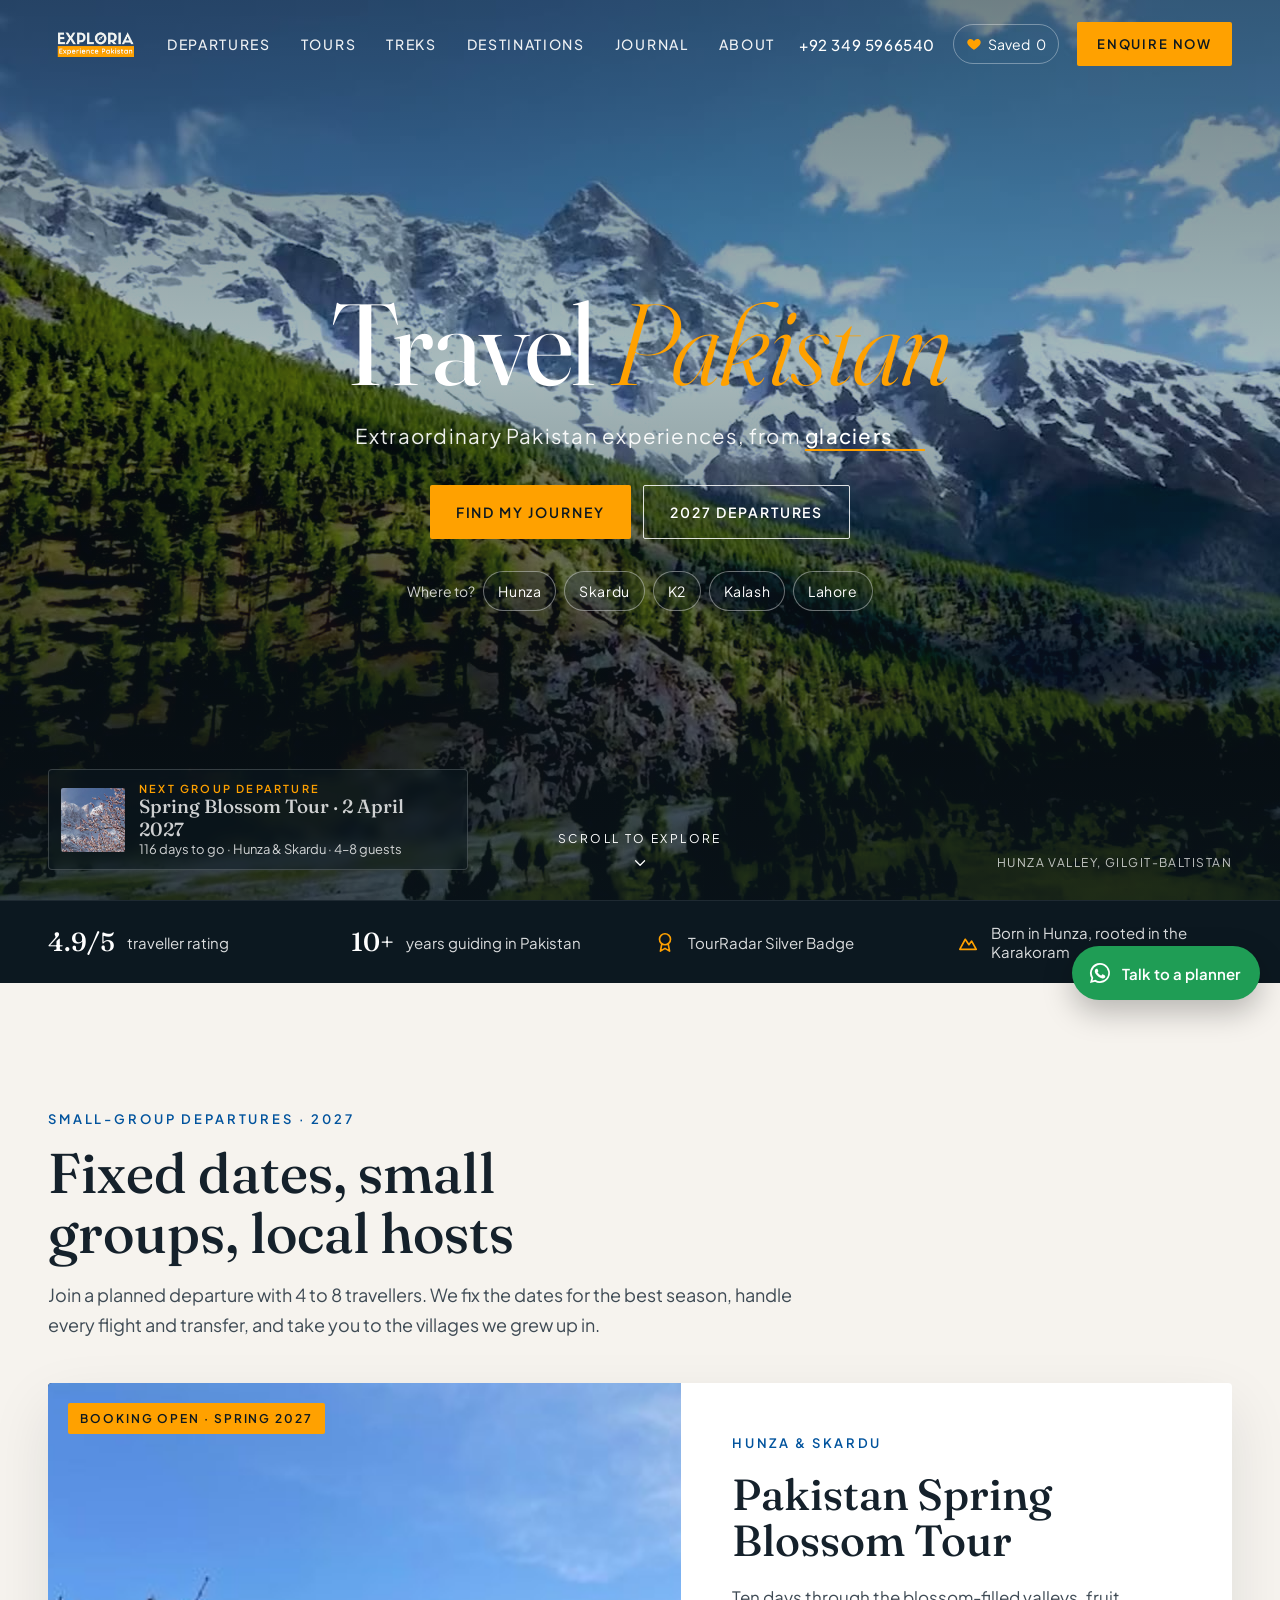
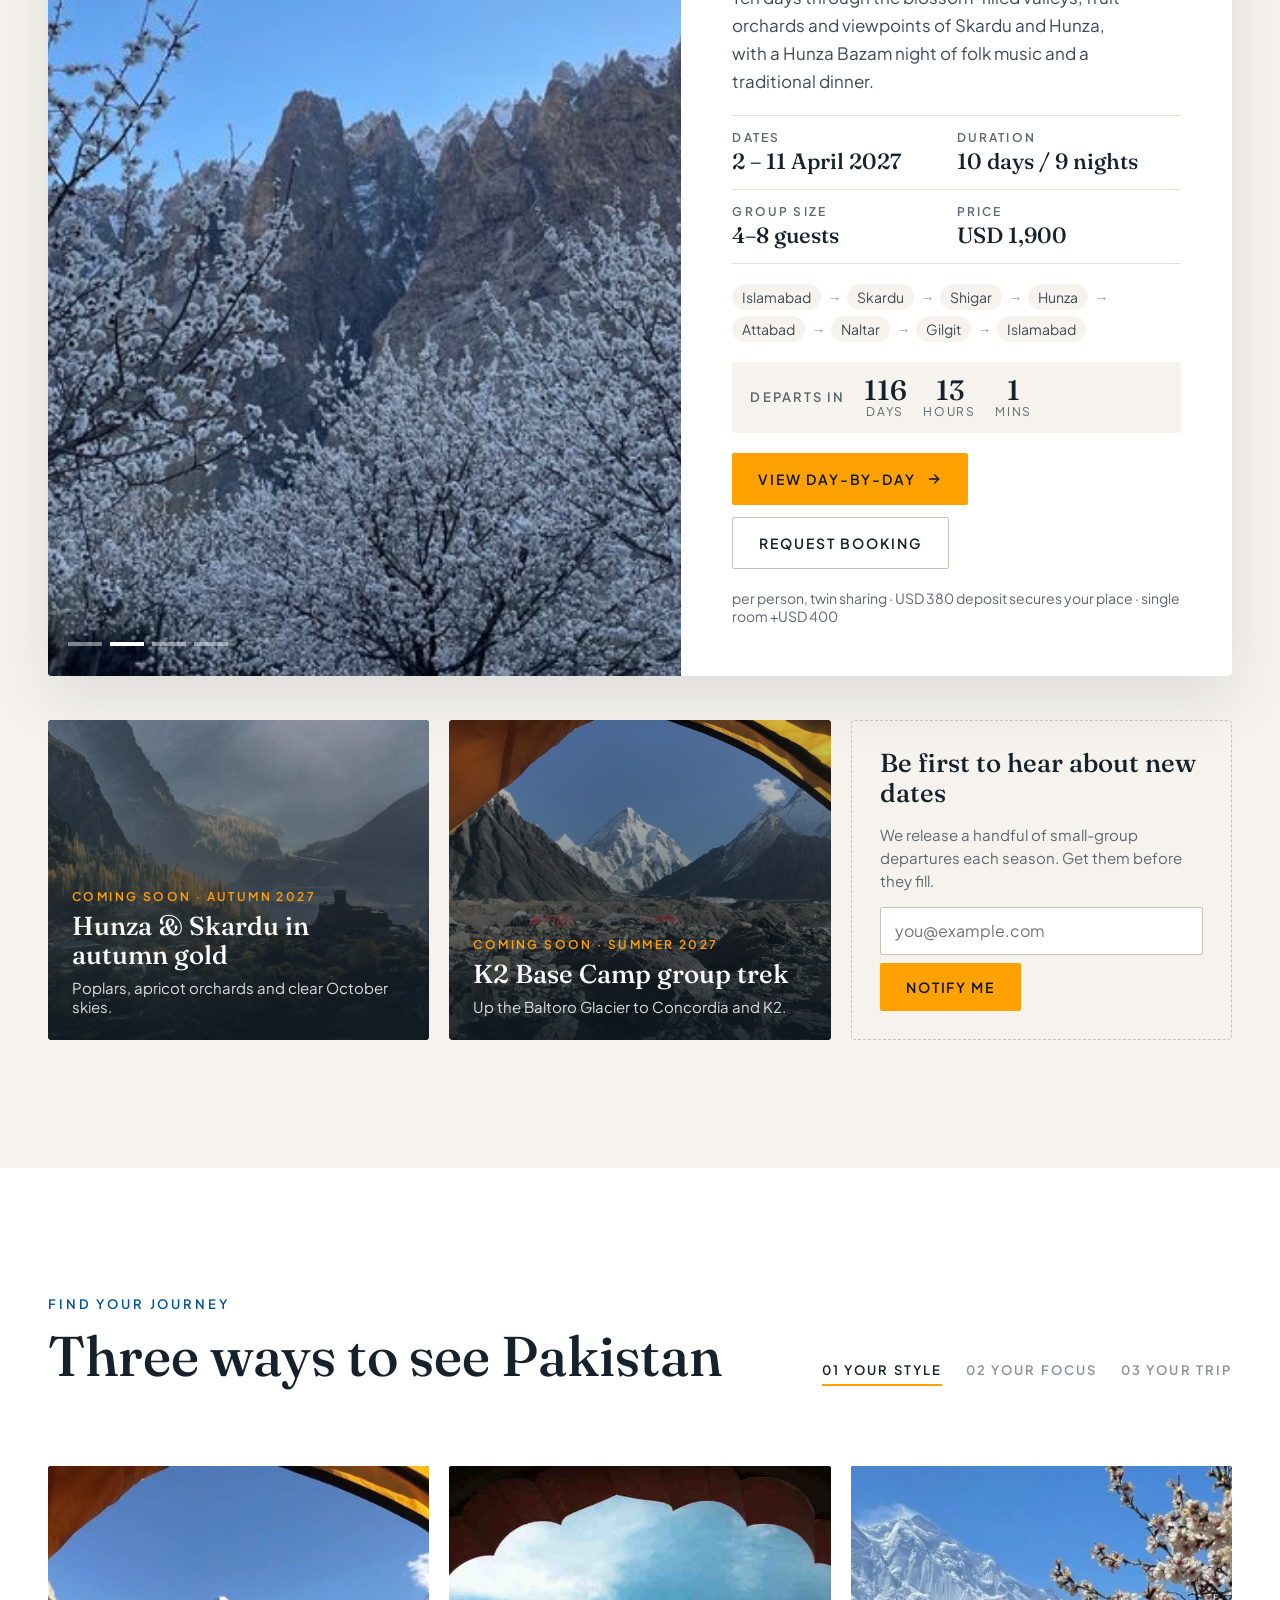
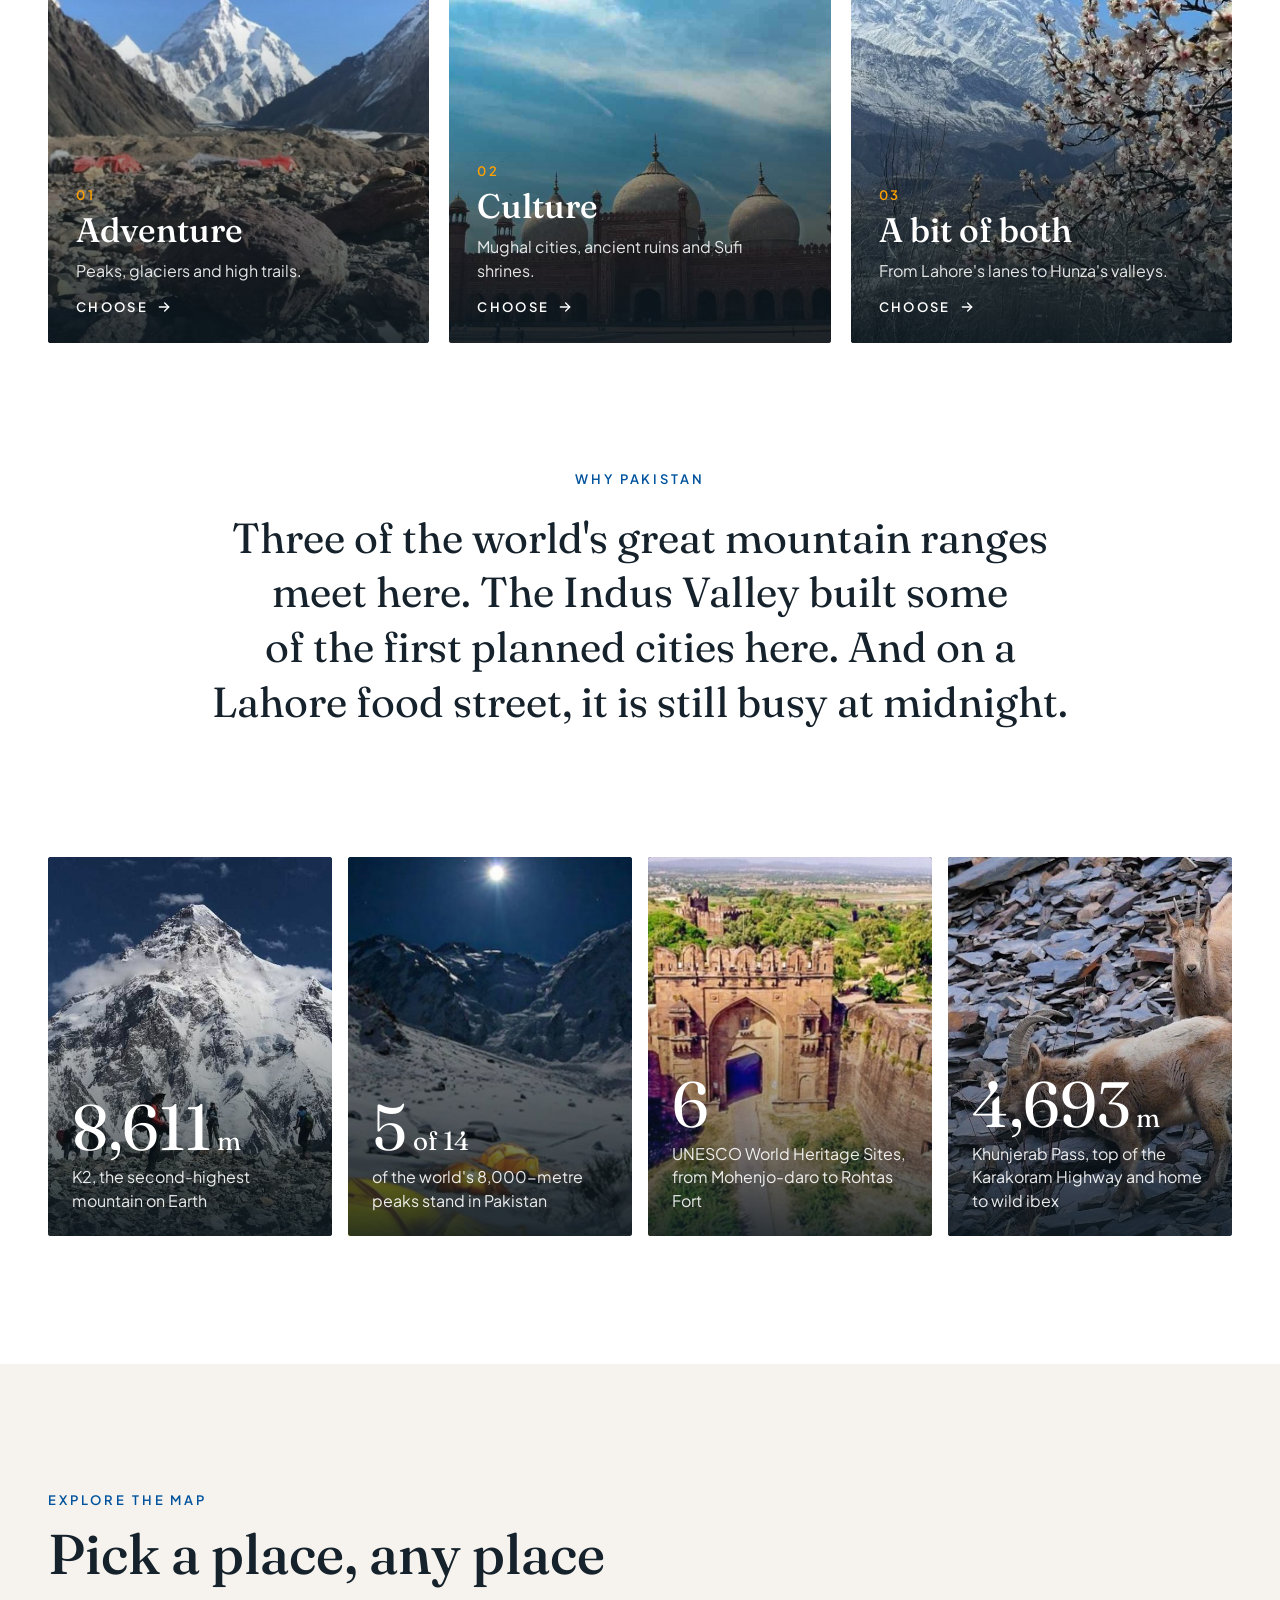
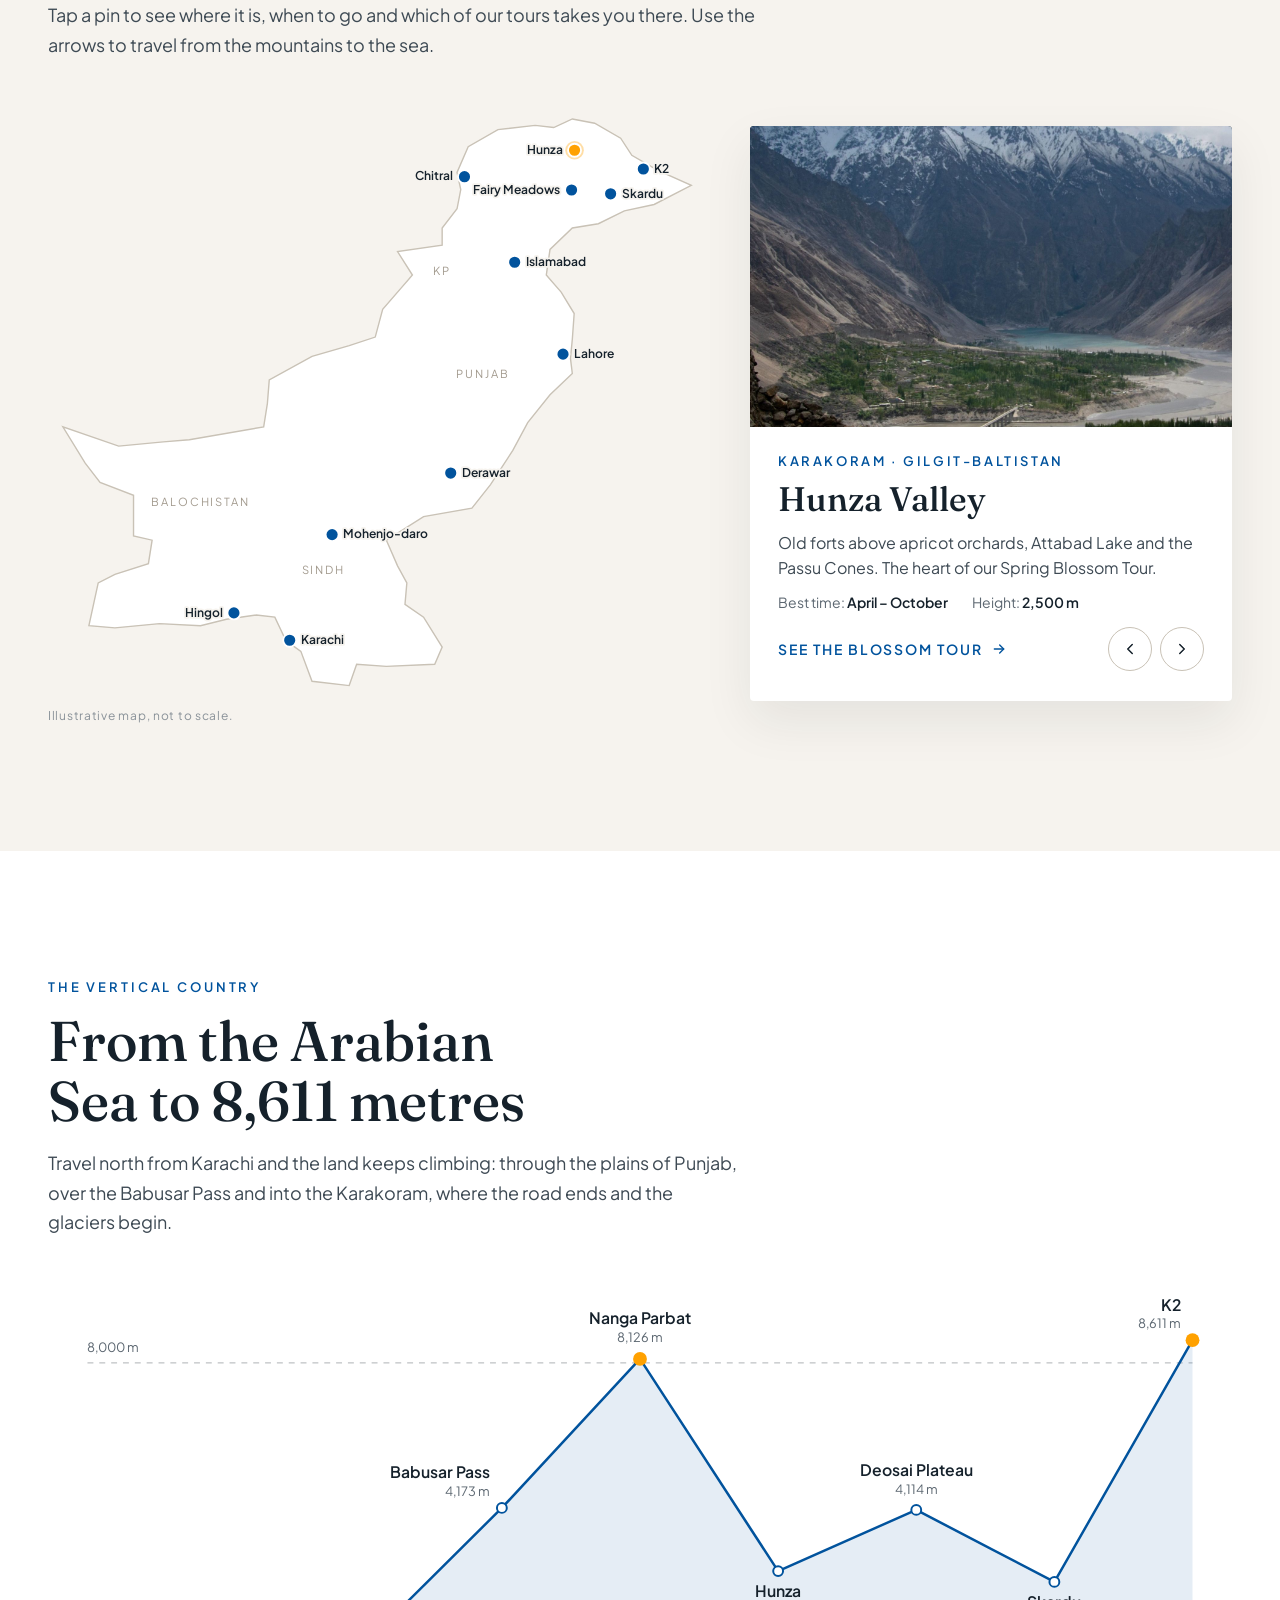
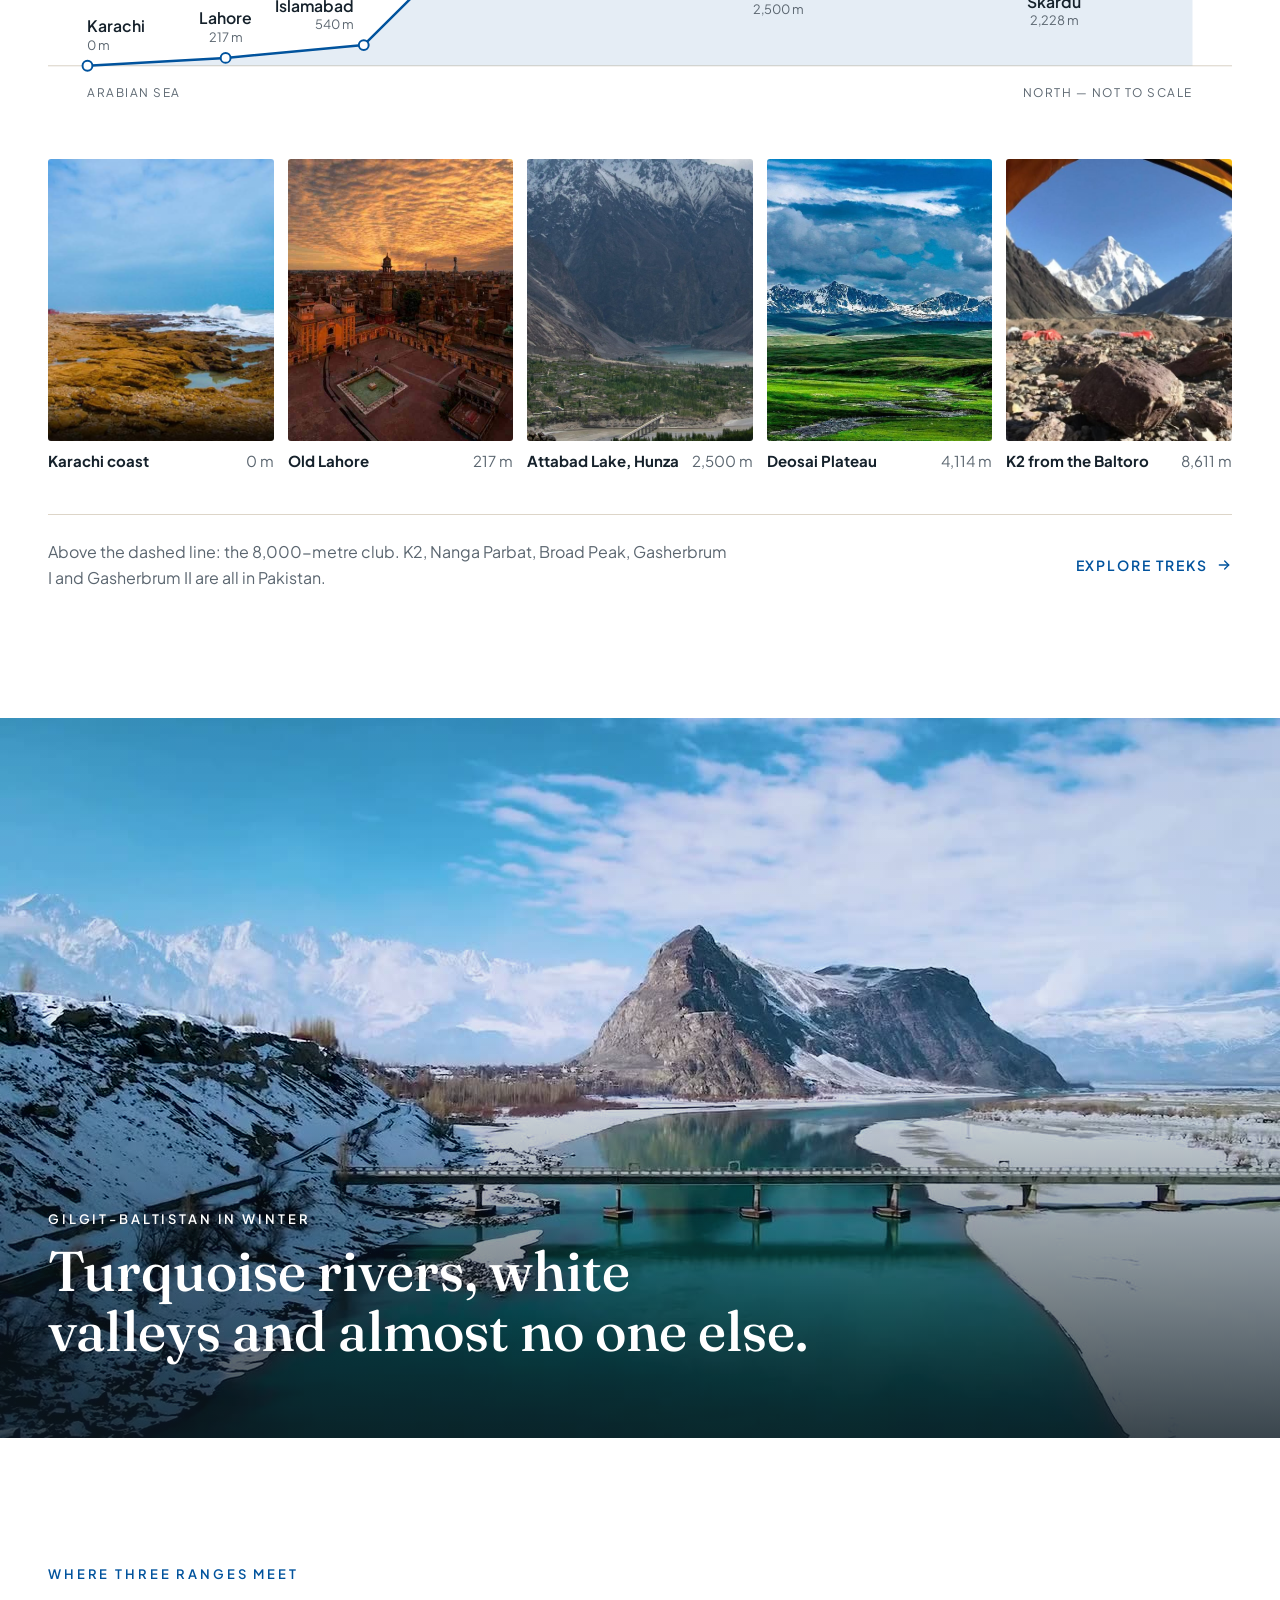
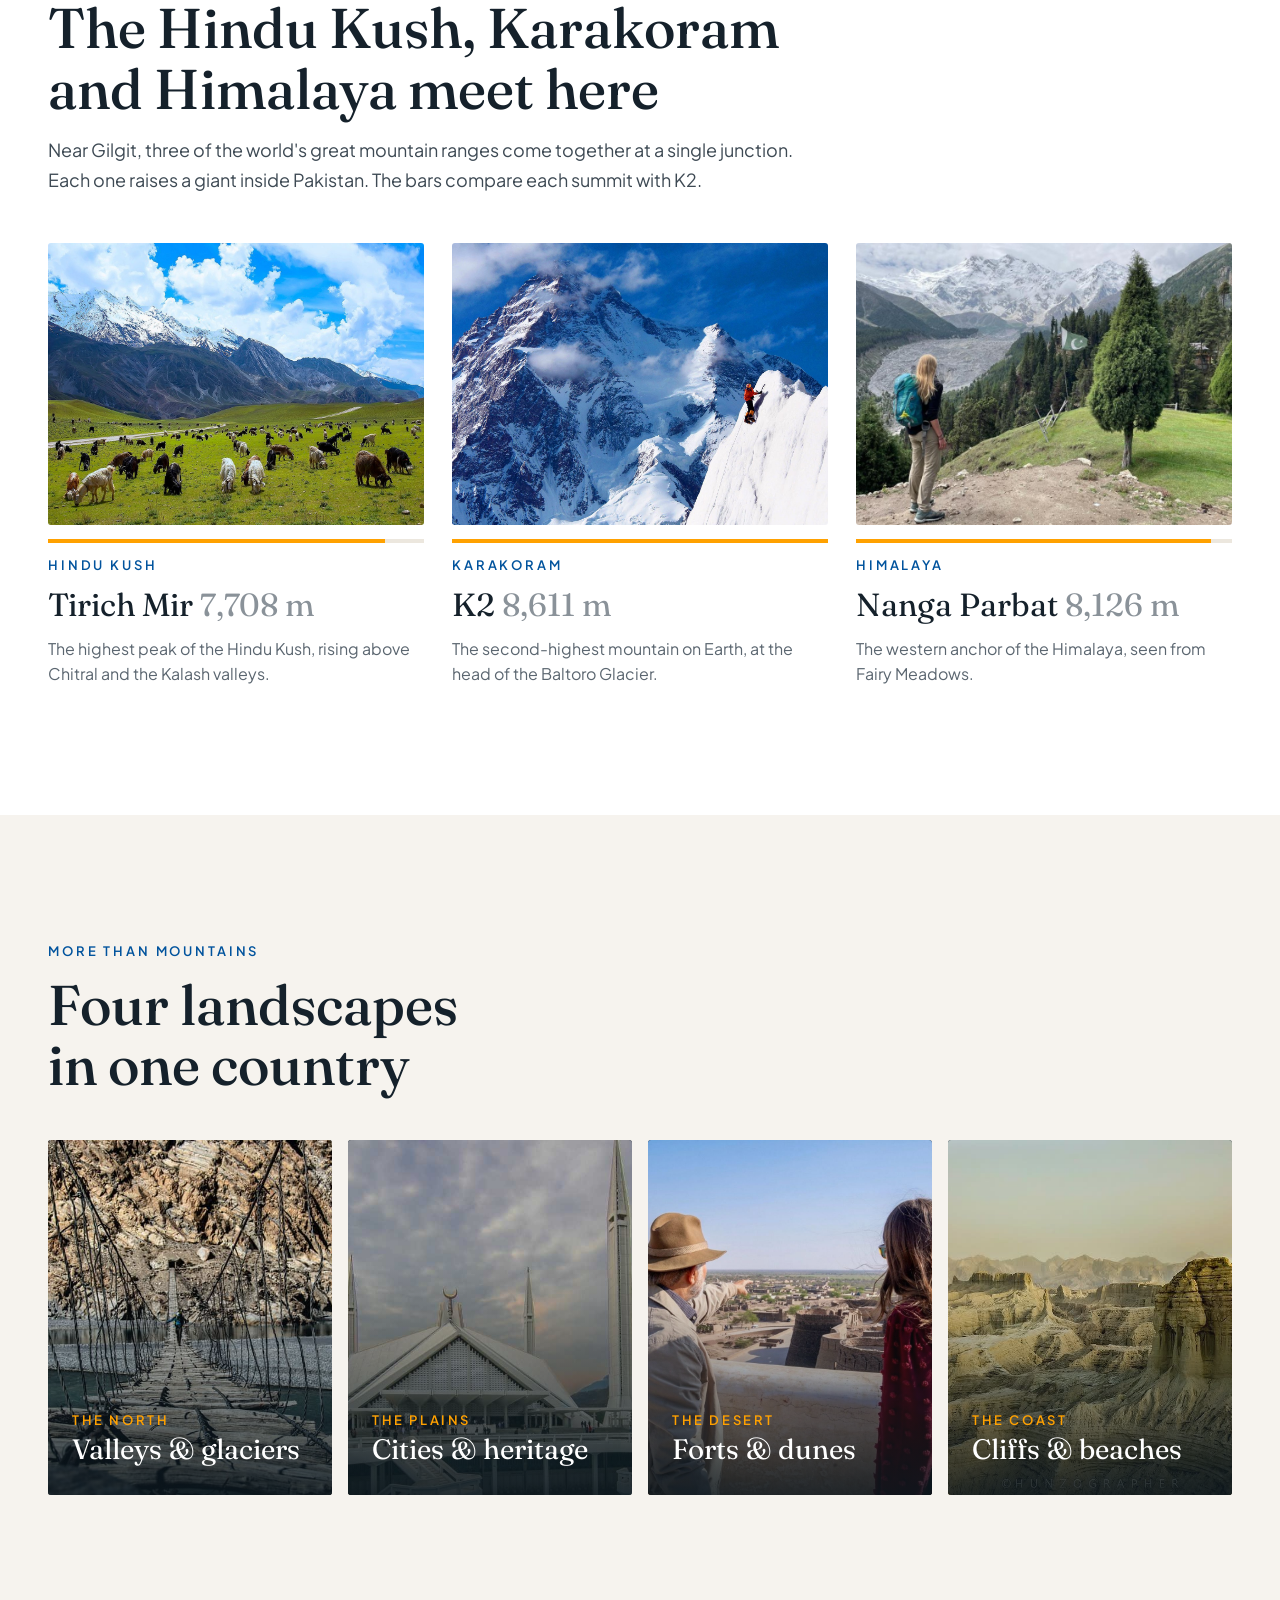
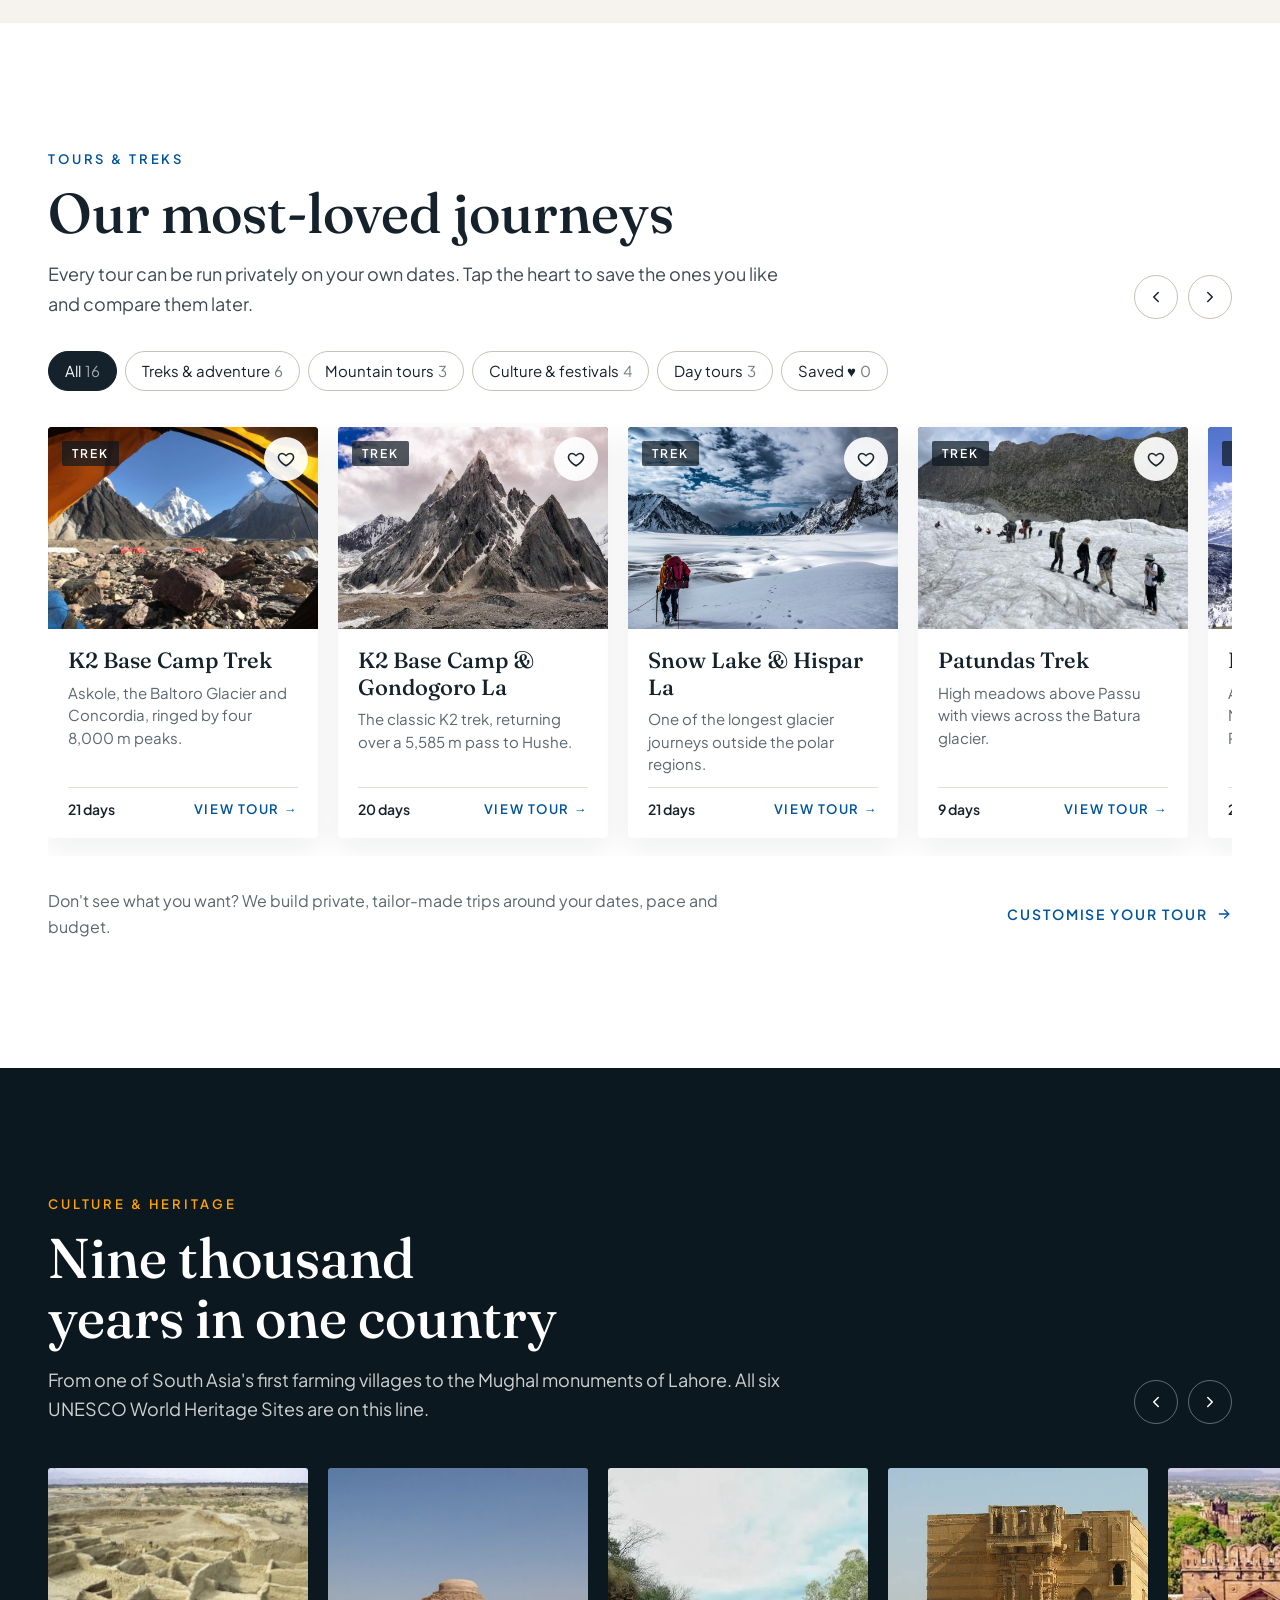
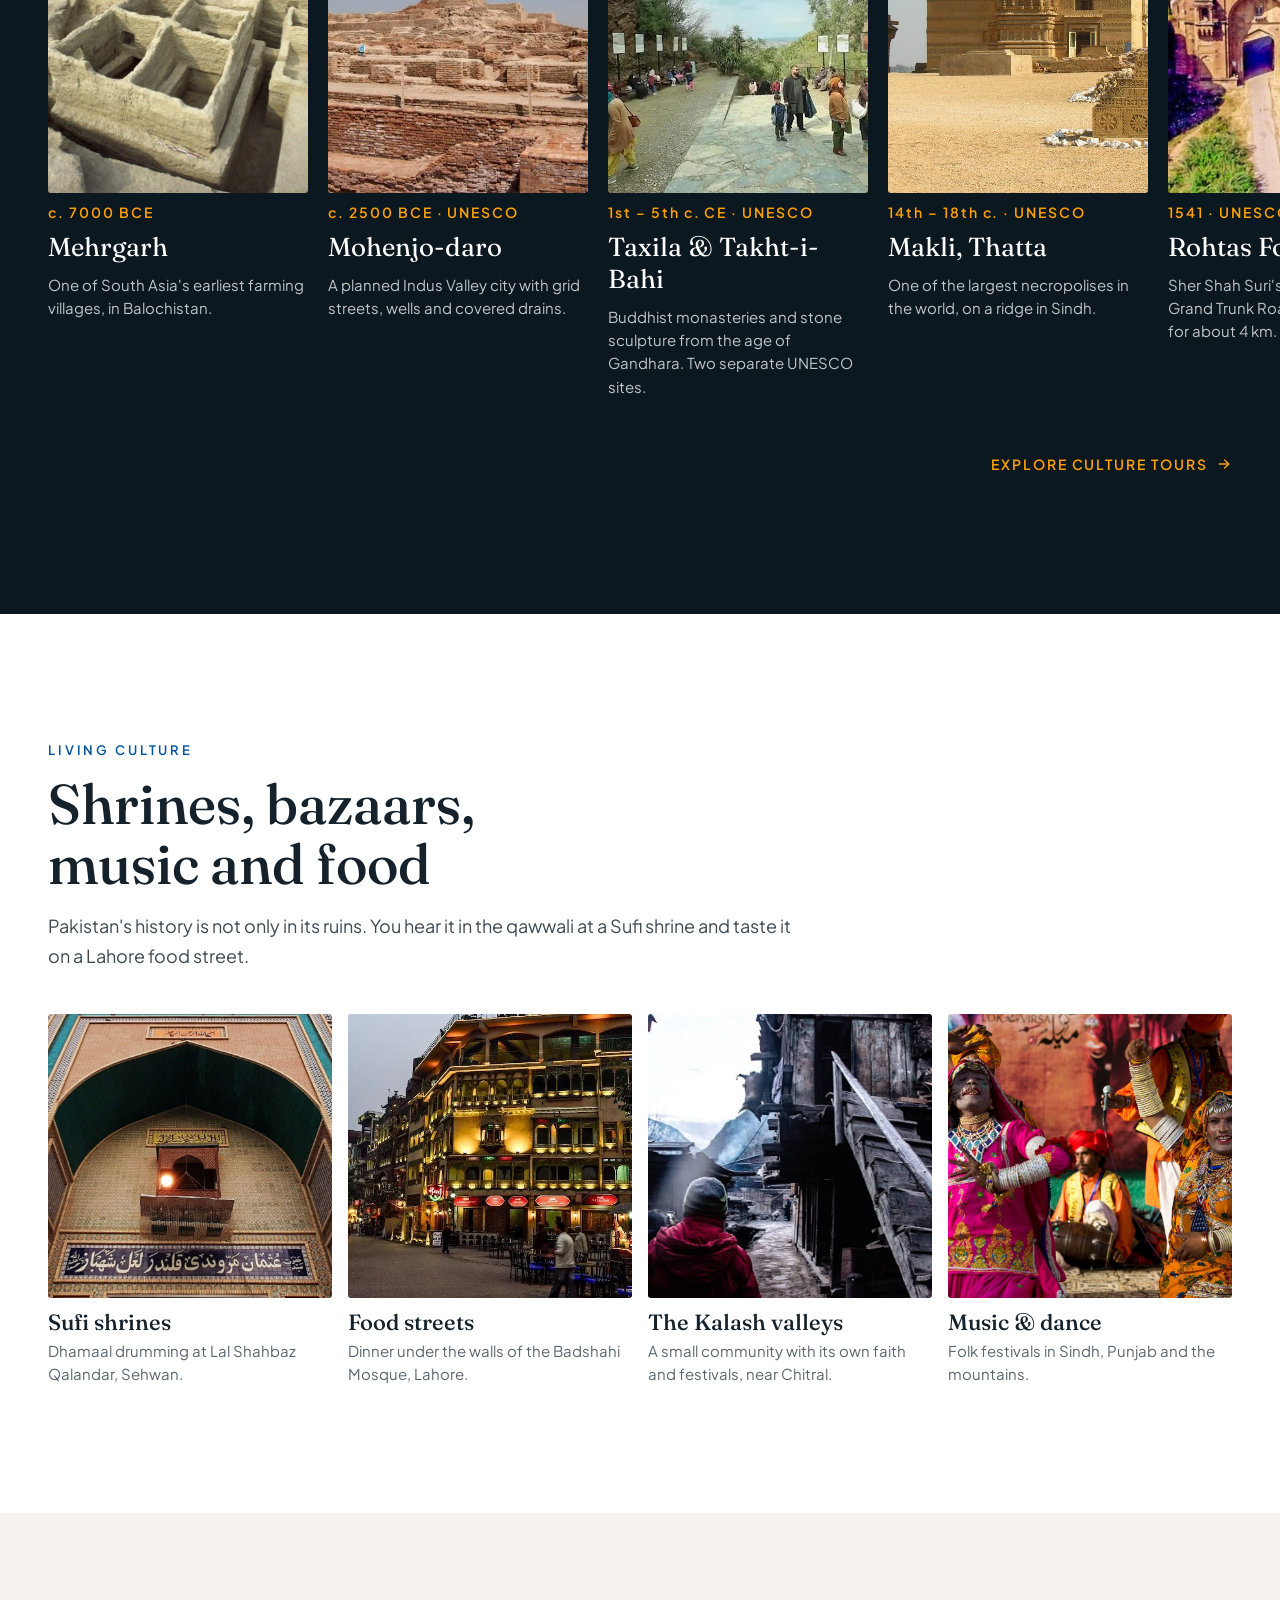
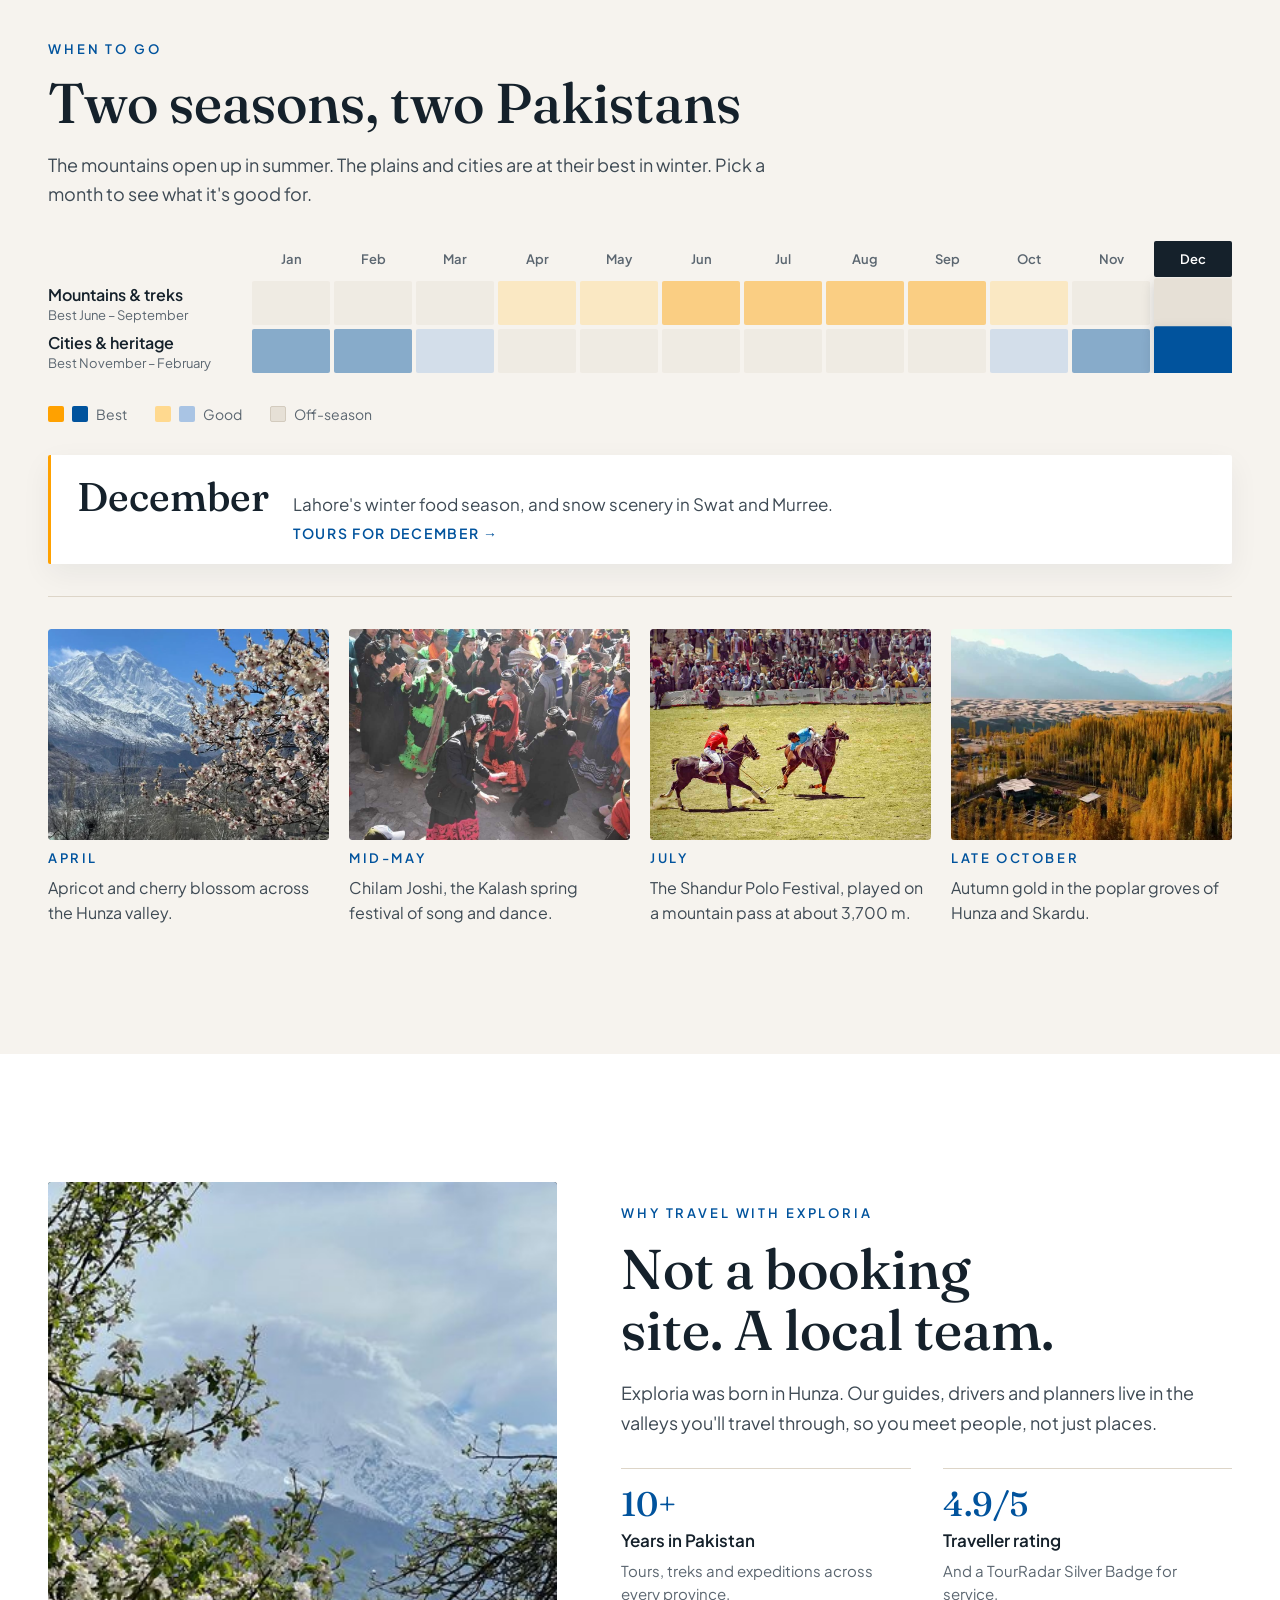
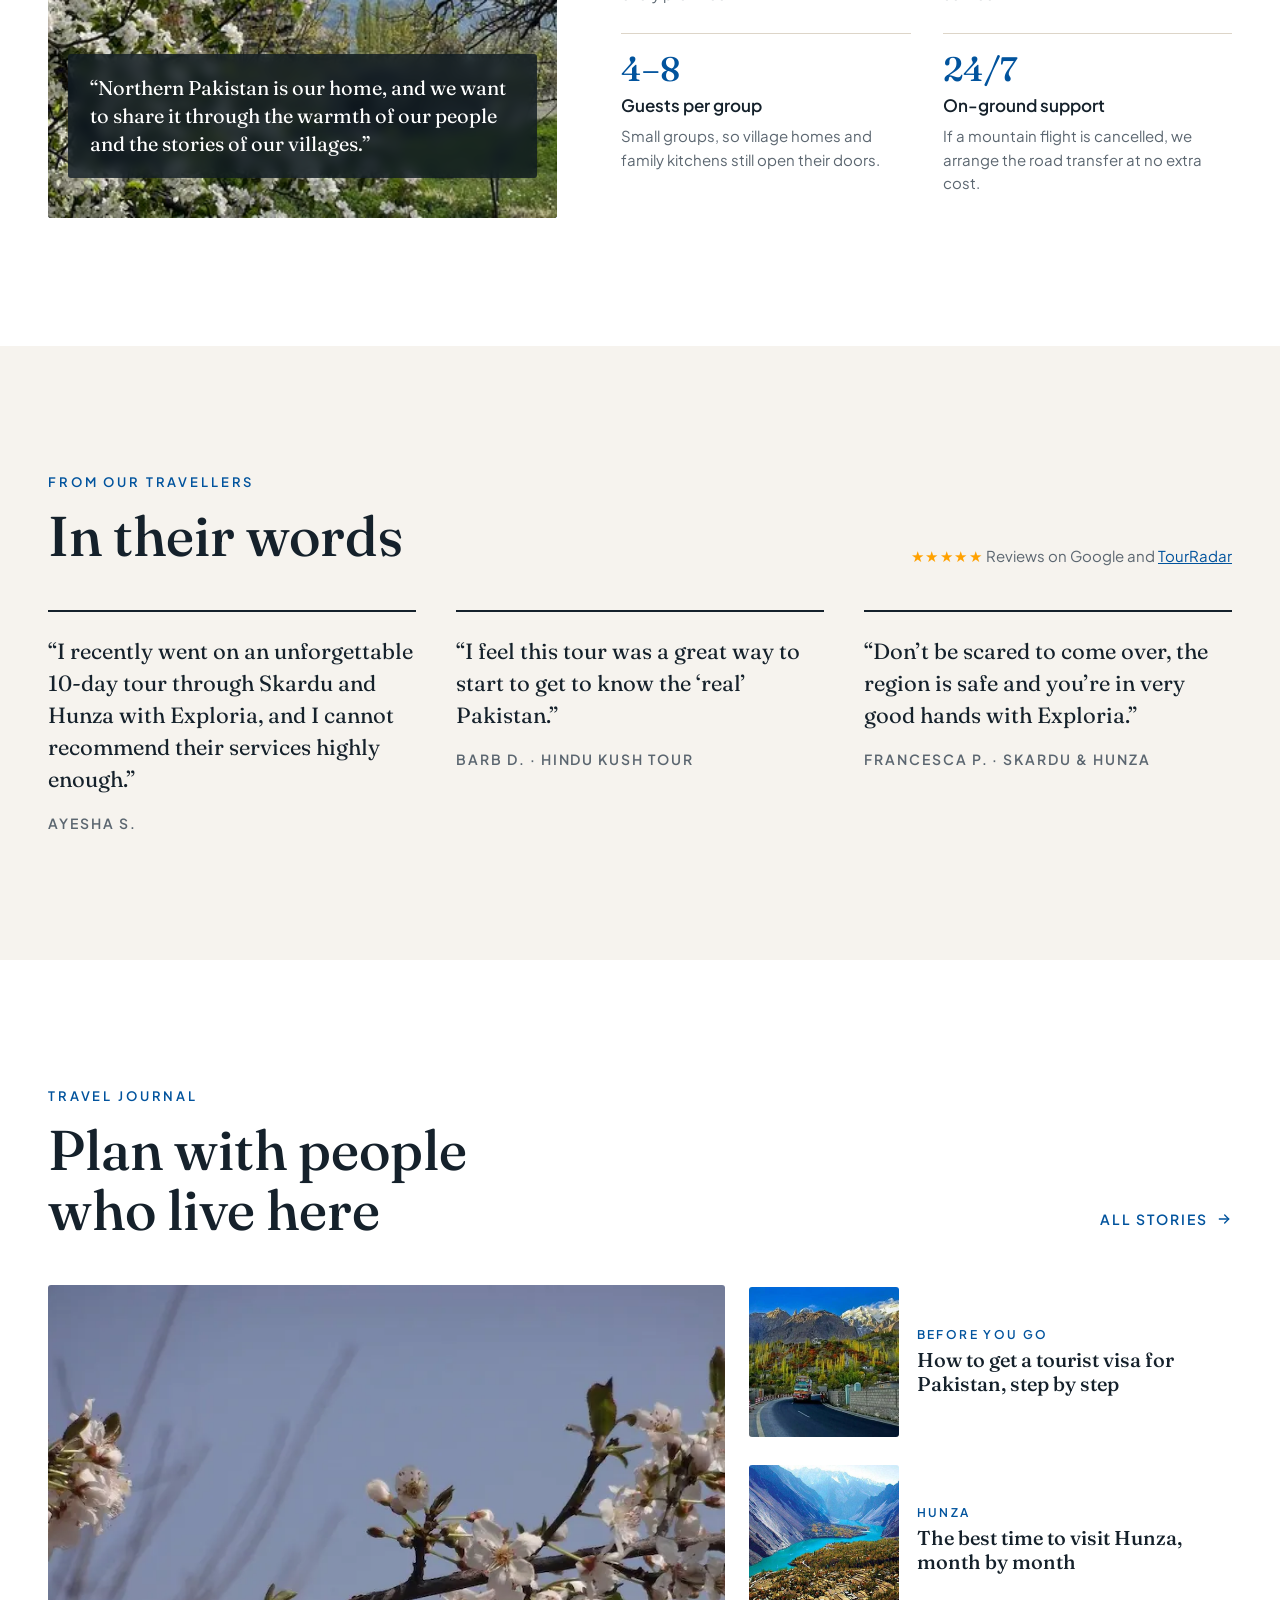
==== index.html @ 24e0e836 "Improve the homepage on phones Bigger map pins with one label at a time on small screens, larger tap" ====
<!doctype html>
<html lang="en">
<head>
<meta charset="utf-8">
<meta name="viewport" content="width=device-width, initial-scale=1">
<title>Exploria.pk — Travel Pakistan | Tours, Treks &amp; Small-Group Departures</title>
<meta name="description" content="Small-group tours, treks and tailor-made journeys across Pakistan, from a team born in Hunza. Spring Blossom Tour 2027, K2 Base Camp, Hunza, Skardu, Lahore and more.">
<link rel="preload" href="media/fonts/plus-jakarta-sans.woff2" as="font" type="font/woff2" crossorigin>
<link rel="preload" href="media/fonts/fraunces.woff2" as="font" type="font/woff2" crossorigin>
<style>
/* Self-hosted variable fonts (latin subset from Google Fonts) */
@font-face{font-family:'Plus Jakarta Sans';font-style:normal;font-weight:400 700;font-display:swap;src:url(media/fonts/plus-jakarta-sans.woff2) format('woff2')}
@font-face{font-family:'Fraunces';font-style:normal;font-weight:300 700;font-display:swap;src:url(media/fonts/fraunces.woff2) format('woff2')}
@font-face{font-family:'Fraunces';font-style:italic;font-weight:300 700;font-display:swap;src:url(media/fonts/fraunces-italic.woff2) format('woff2')}
:root{
  --blue:#01539D; --blue-dk:#013F78; --orange:#FFA100; --orange-lt:#FFB733;
  --ink:#15212B; --night:#0C1820; --sand:#F6F3EE; --line:#DDD5C8; --line-2:#E4DFD6;
  --muted:#5B6670; --body:#3E4A54; --faint:#8A9299;
  --serif:Fraunces, Georgia, serif; --sans:'Plus Jakarta Sans', 'Helvetica Neue', Arial, sans-serif;
  --pad:clamp(20px, 4vw, 48px); --sec:clamp(80px, 10vw, 130px);
}
*{box-sizing:border-box}
html{scroll-behavior:smooth}
body{margin:0;background:#FFFFFF;color:var(--ink);font-family:var(--sans);font-size:17px;-webkit-font-smoothing:antialiased}
img,video{max-width:100%}
a{color:var(--blue)}
a:hover{color:var(--blue-dk)}
button{font:inherit}
button:focus-visible,a:focus-visible,input:focus-visible,[tabindex]:focus-visible{outline:2px solid var(--orange);outline-offset:3px}
.wrap{max-width:1280px;margin:0 auto}
.sec{padding:var(--sec) var(--pad)}
.sand{background:var(--sand)}
.dark{background:var(--night);color:#FFFFFF}
.eyebrow{margin:0;font-size:13px;font-weight:600;letter-spacing:.22em;text-transform:uppercase;color:var(--blue)}
.dark .eyebrow{color:var(--orange)}
.h2{margin:0;font-family:var(--serif);font-weight:500;font-size:clamp(34px,4.4vw,56px);line-height:1.08;text-wrap:balance}
.lede{margin:0;font-size:18px;line-height:1.65;color:var(--body);text-wrap:pretty}
.dark .lede{color:rgba(255,255,255,.8)}
.head{display:flex;flex-direction:column;gap:16px;max-width:760px}
.head-row{display:flex;flex-wrap:wrap;align-items:flex-end;justify-content:space-between;gap:20px 40px}
.stack{display:flex;flex-direction:column;gap:44px}
.btn{display:inline-flex;align-items:center;justify-content:center;gap:10px;min-height:52px;padding:0 26px;border-radius:2px;font-size:14px;font-weight:600;letter-spacing:.14em;text-transform:uppercase;text-decoration:none;cursor:pointer;border:0;transition:background .2s,color .2s,border-color .2s}
.btn-primary{background:var(--orange);color:var(--night)}
.btn-primary:hover{background:var(--orange-lt);color:var(--night)}
.btn-line{background:transparent;color:#FFFFFF;border:1px solid rgba(255,255,255,.85)}
.btn-line:hover{background:#FFFFFF;color:var(--night)}
.btn-ghost{background:transparent;color:var(--ink);border:1px solid #C9C2B6}
.btn-ghost:hover{border-color:var(--ink);color:var(--ink)}
.link-arrow{display:inline-flex;align-items:center;gap:8px;min-height:44px;font-size:14px;font-weight:600;letter-spacing:.14em;text-transform:uppercase;text-decoration:none}
.link-arrow svg{transition:transform .25s}
.link-arrow:hover svg{transform:translateX(4px)}
.zoom{transition:transform .7s ease}
.photo:hover .zoom{transform:scale(1.05)}
.clip{display:block;overflow:hidden;border-radius:3px}
.cover{display:block;width:100%;height:100%;object-fit:cover}
.grid{display:grid;gap:16px}
.shade{position:absolute;inset:0;background:linear-gradient(180deg,rgba(12,24,32,0) 35%,rgba(12,24,32,.86) 100%)}
.sr{position:absolute;width:1px;height:1px;overflow:hidden;clip:rect(0 0 0 0);white-space:nowrap}

/* reveal on scroll (only when JS runs) */

/* ---------- header ---------- */
.progress{position:fixed;top:0;left:0;height:3px;width:100%;transform-origin:0 50%;transform:scaleX(0);background:var(--orange);z-index:30}
.site-head{position:fixed;top:0;left:0;right:0;z-index:20;color:#FFFFFF;transition:background .35s,box-shadow .35s,padding .35s}
.site-head .bar{max-width:1360px;margin:0 auto;padding:22px var(--pad);display:flex;align-items:center;justify-content:space-between;gap:24px;transition:padding .35s}
.site-head.solid{background:rgba(12,24,32,.94);backdrop-filter:blur(8px);box-shadow:0 8px 30px rgba(0,0,0,.18)}
.site-head.solid .bar{padding-top:12px;padding-bottom:12px}
.logo img{display:block;width:160px;height:auto}
.nav{display:flex;align-items:center;gap:30px;font-size:14px;font-weight:500;letter-spacing:.12em;text-transform:uppercase}
.nav a{color:#FFFFFF;text-decoration:none;opacity:.92}
.nav a:hover{opacity:1;color:#FFFFFF;text-decoration:underline;text-underline-offset:6px}
.head-cta{display:flex;align-items:center;gap:18px;flex:none}
.phone{color:#FFFFFF;text-decoration:none;font-size:15px;font-weight:500;letter-spacing:.04em}
.phone:hover{color:var(--orange)}
.saved-pill{display:inline-flex;align-items:center;gap:6px;min-height:40px;padding:0 12px;border:1px solid rgba(255,255,255,.35);border-radius:999px;color:#FFFFFF;background:transparent;cursor:pointer;font-size:14px}
.saved-pill:hover{border-color:#FFFFFF}
.saved-pill svg{color:var(--orange)}
.head-cta .btn{min-height:44px;padding:0 20px;font-size:13px}

/* ---------- hero ---------- */
.hero{position:relative;overflow:hidden;min-height:max(680px,100vh);display:flex;align-items:center;justify-content:center;background:var(--night);color:#FFFFFF;text-align:center}
.hero video{position:absolute;inset:0;width:100%;height:100%;object-fit:cover}
.hero .veil{position:absolute;inset:0;background:linear-gradient(180deg,rgba(12,24,32,.55) 0%,rgba(12,24,32,.3) 40%,rgba(12,24,32,.72) 100%)}
.hero-in{position:relative;max-width:1000px;padding:150px 20px 150px;display:flex;flex-direction:column;align-items:center;gap:24px}
.hero h1{margin:0;font-family:var(--serif);font-weight:400;font-size:clamp(52px,9vw,124px);line-height:.95;letter-spacing:-.02em}
.hero h1 em{font-style:italic;font-weight:300;color:var(--orange)}
.hero .sub{margin:0;font-size:clamp(17px,1.6vw,21px);letter-spacing:.06em;color:rgba(255,255,255,.92)}
.hero .sub b{font-weight:500;color:#FFFFFF;border-bottom:2px solid var(--orange);display:inline-block;min-width:8ch;text-align:left;transition:opacity .35s}
.hero-btns{display:flex;flex-wrap:wrap;justify-content:center;gap:12px;margin-top:10px}
.hero-btns .btn{min-width:200px;min-height:54px}
.where{display:flex;flex-wrap:wrap;justify-content:center;align-items:center;gap:8px;margin-top:8px;font-size:14px;color:rgba(255,255,255,.8)}
.chip-dark{min-height:40px;padding:0 14px;border-radius:999px;border:1px solid rgba(255,255,255,.4);background:rgba(12,24,32,.25);color:#FFFFFF;cursor:pointer;font-size:14px;letter-spacing:.04em;transition:background .2s,border-color .2s}
.chip-dark:hover{background:rgba(255,255,255,.16);border-color:#FFFFFF}
.next-dep{position:absolute;left:var(--pad);bottom:30px;display:flex;align-items:center;gap:14px;padding:12px 16px 12px 12px;max-width:min(420px,calc(100% - 40px));background:rgba(12,24,32,.55);backdrop-filter:blur(6px);border:1px solid rgba(255,255,255,.18);border-radius:4px;color:#FFFFFF;text-decoration:none;text-align:left;transition:border-color .2s}
.next-dep:hover{color:#FFFFFF;border-color:var(--orange)}
.next-dep img{width:64px;height:64px;object-fit:cover;border-radius:2px;flex:none}
.next-dep small{display:block;font-size:11px;font-weight:600;letter-spacing:.2em;text-transform:uppercase;color:var(--orange)}
.next-dep strong{display:block;font-family:var(--serif);font-weight:500;font-size:19px;line-height:1.2}
.next-dep span{display:block;font-size:13px;color:rgba(255,255,255,.8)}
.scroll-cue{position:absolute;left:50%;bottom:28px;transform:translateX(-50%);display:flex;flex-direction:column;align-items:center;gap:8px;color:#FFFFFF;font-size:12px;letter-spacing:.2em;text-transform:uppercase;text-decoration:none}
.scroll-cue svg{animation:bob 2s ease-in-out infinite}
@keyframes bob{50%{transform:translateY(5px)}}
.hero-cap{position:absolute;right:var(--pad);bottom:30px;margin:0;font-size:12px;letter-spacing:.12em;text-transform:uppercase;color:rgba(255,255,255,.75)}

/* ---------- trust strip ---------- */
.trust{background:var(--night);color:#FFFFFF;border-top:1px solid rgba(255,255,255,.08)}
.trust ul{list-style:none;margin:0 auto;max-width:1280px;padding:22px var(--pad);display:grid;grid-template-columns:repeat(auto-fit,minmax(min(200px,100%),1fr));gap:14px 28px}
.trust li{display:flex;align-items:center;gap:12px;font-size:15px;color:rgba(255,255,255,.85)}
.trust b{font-family:var(--serif);font-weight:500;font-size:26px;color:#FFFFFF}
.trust svg{color:var(--orange);flex:none}

/* ---------- departures ---------- */
.dep{display:grid;grid-template-columns:minmax(0,1.15fr) minmax(0,1fr);background:#FFFFFF;border-radius:4px;overflow:hidden;box-shadow:0 24px 60px rgba(21,33,43,.10)}
.dep-media{position:relative;min-height:520px;background:var(--night)}
.dep-media .slide{position:absolute;inset:0;opacity:0;transition:opacity 1s ease}
.dep-media .slide.on{opacity:1}
.dep-badge{position:absolute;top:20px;left:20px;display:inline-flex;align-items:center;gap:8px;padding:8px 12px;background:var(--orange);color:var(--night);border-radius:2px;font-size:12px;font-weight:600;letter-spacing:.16em;text-transform:uppercase}
.dep-dots{position:absolute;left:20px;bottom:20px;display:flex;gap:8px}
.dep-dots button{width:34px;height:24px;padding:0;border:0;background:linear-gradient(rgba(255,255,255,.45),rgba(255,255,255,.45)) center/100% 4px no-repeat;cursor:pointer}
.dep-dots button.on{background-image:linear-gradient(#FFFFFF,#FFFFFF)}
.dep-body{padding:clamp(28px,4vw,52px);display:flex;flex-direction:column;gap:20px}
.dep-body h3{margin:0;font-family:var(--serif);font-weight:500;font-size:clamp(32px,3.4vw,44px);line-height:1.06}
.dep-body .tag{margin:0;font-size:13px;font-weight:600;letter-spacing:.2em;text-transform:uppercase;color:var(--blue)}
.facts{display:grid;grid-template-columns:repeat(2,minmax(0,1fr));border-top:1px solid var(--line-2)}
.facts div{padding:14px 0;border-bottom:1px solid var(--line-2);display:flex;flex-direction:column;gap:2px}
.facts div:nth-child(odd){padding-right:14px}
.facts span{font-size:12px;font-weight:600;letter-spacing:.18em;text-transform:uppercase;color:var(--muted)}
.facts strong{font-family:var(--serif);font-weight:500;font-size:22px}
.route{display:flex;flex-wrap:wrap;align-items:center;gap:6px;font-size:14px;color:var(--body)}
.route span{padding:4px 10px;background:var(--sand);border-radius:999px}
.route i{font-style:normal;color:var(--faint)}
.countdown{display:flex;align-items:center;gap:18px;flex-wrap:wrap;padding:14px 18px;background:var(--sand);border-radius:3px}
.countdown p{margin:0;font-size:13px;font-weight:600;letter-spacing:.16em;text-transform:uppercase;color:var(--muted)}
.countdown ol{list-style:none;margin:0;padding:0;display:flex;gap:16px}
.countdown li{display:flex;flex-direction:column;align-items:center;min-width:44px}
.countdown li b{font-family:var(--serif);font-weight:500;font-size:28px;line-height:1;font-variant-numeric:tabular-nums}
.countdown li small{font-size:12px;letter-spacing:.14em;text-transform:uppercase;color:var(--muted)}
.dep-actions{display:flex;flex-wrap:wrap;gap:12px}
.dep-note{margin:0;font-size:14px;color:var(--muted)}
.dep-more{display:grid;grid-template-columns:repeat(auto-fit,minmax(min(300px,100%),1fr));gap:20px}
.soon{position:relative;display:flex;flex-direction:column;justify-content:flex-end;min-height:260px;border-radius:4px;overflow:hidden;color:#FFFFFF;background:var(--night)}
.soon img{position:absolute;inset:0;width:100%;height:100%;object-fit:cover;filter:saturate(.85)}
.soon .shade{background:linear-gradient(180deg,rgba(12,24,32,.15) 0%,rgba(12,24,32,.9) 100%)}
.soon-in{position:relative;padding:24px;display:flex;flex-direction:column;gap:8px}
.soon-in small{font-size:12px;font-weight:600;letter-spacing:.2em;text-transform:uppercase;color:var(--orange)}
.soon-in strong{font-family:var(--serif);font-weight:500;font-size:26px;line-height:1.1}
.soon-in span{font-size:15px;color:rgba(255,255,255,.85)}
.notify{display:flex;flex-direction:column;justify-content:center;gap:14px;min-height:260px;padding:28px;border:1px dashed #C9C2B6;border-radius:4px}
.notify strong{font-family:var(--serif);font-weight:500;font-size:26px;line-height:1.15}
.notify p{margin:0;font-size:15px;line-height:1.55;color:var(--muted)}
.field{display:flex;gap:8px;flex-wrap:wrap}
.field input{flex:1 1 180px;min-height:48px;padding:0 14px;border:1px solid #C9C2B6;border-radius:2px;font:inherit;font-size:16px;background:#FFFFFF;color:var(--ink)}
.field .btn{min-height:48px}
.thanks{margin:0;font-size:15px;font-weight:500;color:var(--blue)}

/* ---------- journey finder ---------- */
.steps{list-style:none;margin:0;padding:0;display:flex;gap:24px;font-size:13px;font-weight:600;letter-spacing:.16em;text-transform:uppercase}
.steps li{color:var(--faint);border-bottom:2px solid transparent;padding-bottom:6px;transition:color .3s,border-color .3s}
.steps li[aria-current]{color:var(--ink);border-color:var(--orange)}
.picks{display:grid;grid-template-columns:repeat(auto-fit,minmax(min(300px,100%),1fr));gap:20px}
.pick{position:relative;display:block;width:100%;aspect-ratio:4/5;padding:0;border:0;border-radius:3px;overflow:hidden;background:var(--night);color:#FFFFFF;text-align:left;cursor:pointer}
.pick:hover .zoom{transform:scale(1.05)}
.pick .shade{background:linear-gradient(180deg,rgba(12,24,32,0) 30%,rgba(12,24,32,.88) 100%)}
.pick-in{position:absolute;left:28px;right:28px;bottom:28px;display:flex;flex-direction:column;gap:10px}
.pick-in .n{font-size:13px;font-weight:600;letter-spacing:.2em;color:var(--orange)}
.pick-in .t{font-family:var(--serif);font-weight:500;font-size:34px;line-height:1.05}
.pick-in .l{font-size:16px;line-height:1.5;color:rgba(255,255,255,.88)}
.pick-in .c{margin-top:6px;display:inline-flex;align-items:center;gap:8px;font-size:13px;font-weight:600;letter-spacing:.18em;text-transform:uppercase}
.pick:hover .c{text-decoration:underline;text-underline-offset:5px}
.chosen{display:flex;flex-wrap:wrap;align-items:center;gap:8px 18px;margin-top:-16px;font-size:16px;color:var(--muted)}
.chosen strong{color:var(--ink);font-weight:600}
.textbtn{min-height:40px;padding:0;background:none;border:0;color:var(--blue);font-size:16px;text-decoration:underline;text-underline-offset:4px;cursor:pointer}
.result{display:grid;grid-template-columns:repeat(auto-fit,minmax(min(440px,100%),1fr));background:#FFFFFF;border-radius:3px;overflow:hidden;box-shadow:0 20px 50px rgba(21,33,43,.08)}
.result-img{position:relative;min-height:340px;background:var(--night)}
.result-img img{position:absolute;inset:0}
.result-body{padding:clamp(28px,4vw,56px);display:flex;flex-direction:column;gap:20px}
.result-body h3{margin:0;font-family:var(--serif);font-weight:500;font-size:clamp(32px,3.6vw,46px);line-height:1.08}
.season{display:flex;flex-wrap:wrap;align-items:baseline;gap:6px 16px;padding:18px 0;border-top:1px solid var(--line-2);border-bottom:1px solid var(--line-2)}
.season span{font-size:13px;font-weight:600;letter-spacing:.18em;text-transform:uppercase;color:var(--muted)}
.season b{font-family:var(--serif);font-weight:400;font-size:24px}

/* ---------- statement + glance ---------- */
.statement{max-width:980px;margin:0 auto;display:flex;flex-direction:column;align-items:center;gap:24px;text-align:center}
.statement p.big{margin:0;font-family:var(--serif);font-size:clamp(28px,3.4vw,42px);line-height:1.3;text-wrap:balance}
.tiles{grid-template-columns:repeat(auto-fit,minmax(min(280px,100%),1fr))}
.tile{position:relative;margin:0;aspect-ratio:3/4;border-radius:3px;overflow:hidden;background:var(--night);color:#FFFFFF}
.tile img{position:absolute;inset:0}
.tile figcaption{position:absolute;left:24px;right:24px;bottom:24px;display:flex;flex-direction:column;gap:6px}
.tile .num{font-family:var(--serif);font-size:64px;line-height:1;font-variant-numeric:tabular-nums}
.tile .num small{font-size:26px}
.tile .cap{font-size:16px;line-height:1.45;color:rgba(255,255,255,.9)}

/* ---------- map explorer ---------- */
.mapx{display:grid;grid-template-columns:minmax(0,1.35fr) minmax(0,1fr);gap:clamp(24px,4vw,56px);align-items:center}
.map-svg{display:block;width:100%;height:auto;overflow:visible}
.map-svg .land{fill:#FFFFFF;stroke:#C9C2B6;stroke-width:1.5}
.map-svg .region{font-family:var(--sans);font-size:12px;letter-spacing:2px;fill:#A39B8F;text-transform:uppercase}
.pin{cursor:pointer}
.pin .hit{fill:transparent}
.map-svg.compact .pin text{display:none}
.map-svg.compact .pin.on text{display:block}
.pin .halo{fill:var(--orange);opacity:0;transform-box:fill-box;transform-origin:center}
.pin .dot{fill:var(--blue);stroke:#FFFFFF;stroke-width:2;transition:fill .2s}
.pin text{font-family:var(--sans);font-size:13px;font-weight:600;fill:var(--ink);paint-order:stroke;stroke:#F6F3EE;stroke-width:4px;stroke-linejoin:round}
.pin:hover .dot,.pin:focus .dot{fill:var(--orange)}
.pin.on .dot{fill:var(--orange)}
.pin.on .halo{opacity:.35;animation:pulse 1.8s ease-out infinite}
.pin:focus{outline:none}
.pin:focus-visible .dot{stroke:var(--ink);stroke-width:3}
@keyframes pulse{0%{transform:scale(.6);opacity:.5}100%{transform:scale(2.4);opacity:0}}
.place{background:#FFFFFF;border-radius:4px;overflow:hidden;box-shadow:0 20px 50px rgba(21,33,43,.08)}
.place-img{position:relative;aspect-ratio:16/10;background:var(--night)}
.place-img img{position:absolute;inset:0;transition:opacity .4s}
.place-body{padding:26px 28px 30px;display:flex;flex-direction:column;gap:12px}
.place-body .reg{margin:0;font-size:13px;font-weight:600;letter-spacing:.2em;text-transform:uppercase;color:var(--blue)}
.place-body h3{margin:0;font-family:var(--serif);font-weight:500;font-size:34px;line-height:1.08}
.place-body p.txt{margin:0;font-size:16px;line-height:1.6;color:var(--body)}
.place-meta{display:flex;flex-wrap:wrap;gap:8px 24px;font-size:14px;color:var(--muted)}
.place-meta b{color:var(--ink);font-weight:600}
.place-nav{display:flex;align-items:center;justify-content:space-between;gap:12px;margin-top:4px}
.iconbtn{display:inline-flex;align-items:center;justify-content:center;width:44px;height:44px;padding:0;border:1px solid #C9C2B6;border-radius:50%;background:#FFFFFF;color:var(--ink);cursor:pointer;transition:border-color .2s,background .2s}
.iconbtn:hover{border-color:var(--ink)}
.dark .iconbtn{background:transparent;border-color:rgba(255,255,255,.35);color:#FFFFFF}
.dark .iconbtn:hover{border-color:#FFFFFF}
.map-note{margin:0;font-size:12px;letter-spacing:.06em;color:var(--faint)}

/* ---------- elevation ---------- */
.strip{grid-template-columns:repeat(auto-fit,minmax(min(200px,100%),1fr));gap:14px}
.strip figure{margin:0;display:flex;flex-direction:column;gap:10px}
.strip img{aspect-ratio:4/5}
.strip figcaption{display:flex;justify-content:space-between;gap:10px;font-size:15px}
.strip figcaption span{color:var(--muted)}
.elev-svg{min-width:760px}
.swipe{display:none;margin:0;font-size:13px;color:var(--muted)}
.foot-row{display:flex;flex-wrap:wrap;align-items:center;justify-content:space-between;gap:16px 40px;border-top:1px solid var(--line);padding-top:24px}
.foot-row p{margin:0;max-width:680px;font-size:16px;line-height:1.6;color:var(--muted)}

/* ---------- video interlude ---------- */
.interlude{position:relative;overflow:hidden;min-height:clamp(460px,60vw,720px);display:flex;align-items:flex-end;background:var(--night);color:#FFFFFF}
.interlude video{position:absolute;inset:0;width:100%;height:100%;object-fit:cover}
.interlude .veil{position:absolute;inset:0;background:linear-gradient(180deg,rgba(12,24,32,.1) 0%,rgba(12,24,32,.05) 45%,rgba(12,24,32,.8) 100%)}
.interlude-in{position:relative;width:100%;max-width:1280px;margin:0 auto;padding:0 var(--pad) clamp(40px,6vw,80px);display:flex;flex-direction:column;gap:14px}
.interlude-in p{margin:0}
.interlude-in .big{max-width:760px;font-family:var(--serif);font-weight:500;font-size:clamp(32px,4.4vw,56px);line-height:1.08}

/* ---------- ranges / landscapes / culture ---------- */
.three{display:grid;grid-template-columns:repeat(auto-fit,minmax(min(300px,100%),1fr));gap:28px}
.three .photo{display:flex;flex-direction:column;gap:14px}
.three img{aspect-ratio:4/3}
.rbar{height:4px;background:#ECE7DE}
.rbar i{display:block;height:100%;width:var(--w);background:var(--orange)}
.three .peak{margin:0;font-family:var(--serif);font-size:32px;line-height:1.1}
.three .peak span{color:var(--faint)}
.three .d{margin:0;font-size:16px;line-height:1.6;color:var(--muted)}
.lands{grid-template-columns:repeat(auto-fit,minmax(min(280px,100%),1fr))}
.land-card{position:relative;margin:0;aspect-ratio:4/5;border-radius:3px;overflow:hidden;background:var(--night);color:#FFFFFF}
.land-card img{position:absolute;inset:0}
.land-card figcaption{position:absolute;left:24px;right:24px;bottom:24px;display:flex;flex-direction:column;gap:6px}
.land-card .k{font-size:13px;font-weight:600;letter-spacing:.2em;text-transform:uppercase;color:var(--orange)}
.land-card .t{font-family:var(--serif);font-size:28px;line-height:1.1}
.land-card .d{font-size:15px;line-height:1.5;color:rgba(255,255,255,.88);max-height:0;opacity:0;overflow:hidden;transition:max-height .5s ease,opacity .5s ease}
.land-card:hover .d,.land-card:focus-within .d{max-height:120px;opacity:1}
@media (hover:none){.land-card .d{max-height:none;opacity:1}}
.culture{grid-template-columns:repeat(auto-fit,minmax(min(240px,100%),1fr))}
.culture figure{margin:0;display:flex;flex-direction:column;gap:10px}
.culture img{aspect-ratio:1/1}
.culture strong{font-family:var(--serif);font-weight:500;font-size:22px}
.culture figcaption{display:flex;flex-direction:column;gap:4px}
.culture figcaption span{font-size:15px;line-height:1.5;color:var(--muted)}

/* ---------- tours rail ---------- */
.chips{display:flex;flex-wrap:wrap;gap:8px}
.chip{min-height:40px;padding:0 16px;border:1px solid #C9C2B6;border-radius:999px;background:#FFFFFF;color:var(--ink);cursor:pointer;font-size:15px;transition:background .2s,border-color .2s,color .2s}
.chip:hover{border-color:var(--ink)}
.chip[aria-pressed="true"]{background:var(--ink);border-color:var(--ink);color:#FFFFFF}
.chip .ct{opacity:.6;margin-left:4px}
.rail-wrap{position:relative}
.rail{list-style:none;margin:0;padding:4px 0 18px;display:grid;grid-auto-flow:column;grid-auto-columns:minmax(270px,310px);gap:20px;overflow-x:auto;scroll-snap-type:x mandatory;scrollbar-width:thin}
.tour{position:relative;scroll-snap-align:start;display:flex;flex-direction:column;background:#FFFFFF;border-radius:4px;overflow:hidden;box-shadow:0 10px 30px rgba(21,33,43,.07)}
.tour-img{position:relative;aspect-ratio:4/3;background:var(--night)}
.tour-img img{position:absolute;inset:0}
.tour-kind{position:absolute;left:14px;top:14px;padding:5px 10px;background:rgba(12,24,32,.7);color:#FFFFFF;border-radius:2px;font-size:12px;font-weight:600;letter-spacing:.16em;text-transform:uppercase}
.heart{position:absolute;z-index:2;right:10px;top:10px;width:44px;height:44px;display:inline-flex;align-items:center;justify-content:center;padding:0;border:0;border-radius:50%;background:rgba(255,255,255,.92);color:var(--ink);cursor:pointer;transition:transform .2s}
.heart:hover{transform:scale(1.08)}
.heart[aria-pressed="true"] svg{fill:#E0475B;stroke:#E0475B}
.heart.pop{animation:pop .35s ease}
@keyframes pop{50%{transform:scale(1.25)}}
.tour-body{padding:18px 20px 20px;display:flex;flex-direction:column;gap:8px;flex:1}
.tour-body h3{margin:0;font-family:var(--serif);font-weight:500;font-size:22px;line-height:1.2}
.tour-body p{margin:0;font-size:15px;line-height:1.5;color:var(--muted)}
.tour-foot{margin-top:auto;padding-top:12px;display:flex;align-items:center;justify-content:space-between;gap:10px;border-top:1px solid var(--line-2);font-size:14px}
.tour-foot b{font-weight:600}
.tour-foot a{font-weight:600;letter-spacing:.12em;text-transform:uppercase;font-size:13px;text-decoration:none}
.tour-foot a::after{content:"";position:absolute;inset:0}
.tour:hover h3{text-decoration:underline;text-underline-offset:4px;text-decoration-thickness:1px}
.rail-ctrl{display:flex;gap:10px}
.empty{padding:40px 0;color:var(--muted)}

/* ---------- heritage ---------- */
.timeline{list-style:none;margin:44px 0 0;padding:0 var(--pad) 16px;padding-left:max(var(--pad),calc(50vw - 640px));scroll-padding-left:max(var(--pad),calc(50vw - 640px));display:grid;grid-auto-flow:column;grid-auto-columns:minmax(260px,300px);gap:20px;overflow-x:auto;scroll-snap-type:x mandatory;scrollbar-width:thin}
.timeline li{scroll-snap-align:start;display:flex;flex-direction:column;gap:10px}
.timeline img{aspect-ratio:4/5}
.timeline .when{font-size:14px;font-weight:600;letter-spacing:.14em;color:var(--orange)}
.timeline .t{font-family:var(--serif);font-size:26px}
.timeline .d{font-size:15px;line-height:1.55;color:rgba(255,255,255,.75)}

/* ---------- when to go ---------- */
.cal{min-width:760px;display:grid;grid-template-columns:200px repeat(12,minmax(0,1fr));gap:4px;align-items:center}
.mbtn{min-height:36px;padding:0;border:0;border-radius:2px;background:transparent;font-size:13px;font-weight:600;color:var(--muted);cursor:pointer;transition:background .2s,color .2s}
.mbtn:hover{background:#ECE7DE;color:var(--ink)}
.mbtn[aria-pressed="true"]{background:var(--ink);color:#FFFFFF}
.cell{height:44px;border-radius:2px;transition:transform .25s,box-shadow .25s,opacity .25s}
.cal.has-pick .cell{opacity:.45}
.cal.has-pick .cell.col-on{opacity:1;transform:scaleY(1.12);box-shadow:0 4px 12px rgba(21,33,43,.18)}
.rowlab{display:flex;flex-direction:column;gap:2px;padding-right:12px}
.rowlab b{font-weight:600;font-size:16px}
.rowlab small{font-size:13px;color:var(--muted)}
.legend{display:flex;flex-wrap:wrap;gap:12px 28px;font-size:14px;color:var(--muted)}
.legend span{display:inline-flex;align-items:center;gap:8px}
.sw{width:16px;height:16px;border-radius:2px;display:inline-block}
.month-card{display:grid;grid-template-columns:auto 1fr;gap:6px 24px;align-items:baseline;padding:22px 26px;background:#FFFFFF;border-left:3px solid var(--orange);border-radius:2px;box-shadow:0 10px 30px rgba(21,33,43,.06)}
.month-card .m{grid-row:span 2;font-family:var(--serif);font-weight:500;font-size:40px;line-height:1}
.month-card p{margin:0;font-size:17px;line-height:1.6;color:var(--body)}
.month-card a{font-size:14px;font-weight:600;letter-spacing:.12em;text-transform:uppercase;text-decoration:none}
.moments{display:grid;grid-template-columns:repeat(auto-fit,minmax(min(230px,100%),1fr));gap:20px;border-top:1px solid var(--line);padding-top:32px}
.moments>div{display:flex;flex-direction:column;gap:10px}
.moments img,.moments video{display:block;width:100%;aspect-ratio:4/3;object-fit:cover;border-radius:3px}
.moments .k{font-size:13px;font-weight:600;letter-spacing:.2em;text-transform:uppercase;color:var(--blue)}
.moments .d{font-size:16px;line-height:1.55;color:var(--body)}

/* ---------- why exploria ---------- */
.why{display:grid;grid-template-columns:minmax(0,1fr) minmax(0,1.2fr);gap:clamp(32px,5vw,72px);align-items:center}
.why-img{position:relative;aspect-ratio:4/5;border-radius:3px;overflow:hidden;background:var(--night)}
.why-img img{position:absolute;inset:0}
.why-img .quote{position:absolute;left:20px;right:20px;bottom:20px;padding:20px 22px;background:rgba(12,24,32,.78);backdrop-filter:blur(6px);color:#FFFFFF;border-radius:3px;font-family:var(--serif);font-size:20px;line-height:1.4}
.why-list{display:grid;grid-template-columns:repeat(2,minmax(0,1fr));gap:28px 32px;margin-top:12px}
.why-list div{display:flex;flex-direction:column;gap:8px;padding-top:18px;border-top:1px solid var(--line)}
.why-list b{font-family:var(--serif);font-weight:500;font-size:34px;line-height:1;color:var(--blue)}
.why-list strong{font-size:17px;font-weight:600}
.why-list span{font-size:15px;line-height:1.55;color:var(--muted)}

/* ---------- reviews ---------- */
.reviews{display:grid;grid-template-columns:repeat(auto-fit,minmax(min(300px,100%),1fr));gap:40px}
.reviews figure{margin:0;display:flex;flex-direction:column;gap:18px;border-top:2px solid var(--ink);padding-top:24px}
.reviews blockquote{margin:0;font-family:var(--serif);font-size:22px;line-height:1.45}
.reviews figcaption{font-size:14px;font-weight:600;letter-spacing:.14em;text-transform:uppercase;color:var(--muted)}
.stars{color:var(--orange);letter-spacing:.1em}

/* ---------- journal ---------- */
.journal{display:grid;grid-template-columns:1.4fr 1fr;gap:24px}
.journal .side{display:grid;gap:24px}
.post{display:flex;flex-direction:column;gap:12px;text-decoration:none;color:var(--ink)}
.post:hover{color:var(--ink)}
.post:hover h3{text-decoration:underline;text-underline-offset:5px;text-decoration-thickness:1px}
.post .img{aspect-ratio:16/10}
.post.lead .img{aspect-ratio:4/3}
.post h3{margin:0;font-family:var(--serif);font-weight:500;font-size:24px;line-height:1.2}
.post.lead h3{font-size:clamp(28px,2.6vw,36px)}
.post .k{font-size:12px;font-weight:600;letter-spacing:.2em;text-transform:uppercase;color:var(--blue)}
.post p{margin:0;font-size:16px;line-height:1.55;color:var(--muted)}
.post-row{display:grid;grid-template-columns:150px 1fr;gap:18px;align-items:center}
.post-row .img{aspect-ratio:1/1}
.post-row h3{font-size:20px}

/* ---------- faq ---------- */
.faq{display:grid;grid-template-columns:minmax(0,1fr) minmax(0,1.6fr);gap:clamp(32px,5vw,72px);align-items:start}
.faq details{border-top:1px solid var(--line)}
.faq details:last-child{border-bottom:1px solid var(--line)}
.faq summary{list-style:none;display:flex;justify-content:space-between;align-items:center;gap:20px;padding:22px 0;cursor:pointer;font-family:var(--serif);font-size:21px;line-height:1.3}
.faq summary::-webkit-details-marker{display:none}
.faq summary .pm{flex:none;width:28px;height:28px;border-radius:50%;border:1px solid #C9C2B6;display:inline-flex;align-items:center;justify-content:center;transition:transform .3s,background .2s}
.faq details[open] summary .pm{transform:rotate(45deg);background:var(--orange);border-color:var(--orange)}
.faq details p{margin:0 0 22px;max-width:680px;font-size:17px;line-height:1.65;color:var(--body)}

/* ---------- closing ---------- */
.closing{position:relative;overflow:hidden;background:var(--night);color:#FFFFFF;padding:clamp(110px,13vw,190px) var(--pad)}
.closing>img{position:absolute;inset:0;width:100%;height:100%;object-fit:cover}
.closing .veil{position:absolute;inset:0;background:rgba(12,24,32,.6)}
.closing-in{position:relative;max-width:760px;margin:0 auto;display:flex;flex-direction:column;align-items:center;gap:22px;text-align:center}
.closing-in p{margin:0}
.closing h2{margin:0;font-family:var(--serif);font-weight:500;font-size:clamp(40px,6vw,76px);line-height:1.04}
.closing .field{justify-content:center;width:100%;max-width:520px}
.closing .field input{background:rgba(255,255,255,.95)}

/* ---------- footer ---------- */
footer{background:var(--night);color:rgba(255,255,255,.78);padding:64px var(--pad) 32px;font-size:15px}
.foot-grid{display:grid;grid-template-columns:repeat(auto-fit,minmax(min(190px,100%),1fr));gap:36px}
.foot-grid nav,.foot-grid .c{display:flex;flex-direction:column;gap:10px}
.foot-grid h4{margin:0 0 4px;font-size:13px;font-weight:600;letter-spacing:.2em;text-transform:uppercase;color:#FFFFFF}
.foot-grid a{color:inherit;text-decoration:none}
.foot-grid a:hover{color:#FFFFFF;text-decoration:underline}
.foot-base{display:flex;flex-wrap:wrap;justify-content:space-between;gap:12px 32px;border-top:1px solid rgba(255,255,255,.14);padding-top:24px;margin-top:48px;font-size:13px;color:rgba(255,255,255,.6)}

/* ---------- floating whatsapp ---------- */
.wa{position:fixed;right:20px;bottom:20px;z-index:25;display:inline-flex;align-items:center;gap:10px;min-height:54px;padding:0 20px 0 16px;border-radius:999px;background:#1F9D55;color:#FFFFFF;text-decoration:none;font-weight:600;font-size:15px;box-shadow:0 12px 30px rgba(0,0,0,.25);transform:translateY(120px);transition:transform .45s ease,background .2s}
.wa.show{transform:none}
.wa:hover{background:#178a49;color:#FFFFFF}

/* ---------- itinerary dialog ---------- */
dialog.itin{width:min(920px,calc(100% - 24px));max-height:calc(100vh - 40px);padding:0;border:0;border-radius:4px;color:var(--ink);box-shadow:0 30px 80px rgba(0,0,0,.35)}
dialog.itin::backdrop{background:rgba(12,24,32,.7);backdrop-filter:blur(3px)}
.itin-head{position:relative;min-height:240px;display:flex;align-items:flex-end;color:#FFFFFF;background:var(--night)}
.itin-head img{position:absolute;inset:0}
.itin-head .shade{background:linear-gradient(180deg,rgba(12,24,32,.1) 20%,rgba(12,24,32,.9) 100%)}
.itin-head div.t{position:relative;padding:28px 32px;display:flex;flex-direction:column;gap:6px}
.itin-head h2{margin:0;font-family:var(--serif);font-weight:500;font-size:clamp(30px,4vw,44px);line-height:1.05}
.itin-head p{margin:0;font-size:13px;font-weight:600;letter-spacing:.2em;text-transform:uppercase;color:var(--orange)}
.itin-close{position:absolute;top:14px;right:14px;z-index:2;width:44px;height:44px;border:0;border-radius:50%;background:rgba(255,255,255,.92);color:var(--ink);cursor:pointer;display:inline-flex;align-items:center;justify-content:center}
.itin-tabs{position:sticky;top:0;z-index:1;display:flex;gap:4px;padding:0 24px;background:#FFFFFF;border-bottom:1px solid var(--line-2);overflow-x:auto}
.itin-tabs button{min-height:52px;padding:0 14px;border:0;border-bottom:2px solid transparent;background:none;color:var(--muted);font-size:13px;font-weight:600;letter-spacing:.14em;text-transform:uppercase;cursor:pointer;white-space:nowrap}
.itin-tabs button[aria-selected="true"]{color:var(--ink);border-color:var(--orange)}
.itin-pane{padding:28px 32px 36px}
.days{list-style:none;margin:0;padding:0;display:flex;flex-direction:column}
.days>li{display:grid;grid-template-columns:64px 1fr;gap:18px;padding:18px 0;border-bottom:1px solid var(--line-2)}
.days>li:last-child{border-bottom:0}
.days .dn{font-family:var(--serif);font-size:30px;line-height:1;color:var(--blue)}
.days .dn small{display:block;font-family:var(--sans);font-size:11px;font-weight:600;letter-spacing:.18em;text-transform:uppercase;color:var(--muted);margin-bottom:4px}
.days h4{margin:0 0 4px;font-size:18px;font-weight:600}
.days .date{margin:0 0 8px;font-size:14px;color:var(--muted)}
.days ul{margin:0;padding-left:18px;font-size:15px;line-height:1.6;color:var(--body)}
.inc{display:grid;grid-template-columns:repeat(auto-fit,minmax(min(300px,100%),1fr));gap:28px}
.inc h4{margin:0 0 10px;font-size:13px;font-weight:600;letter-spacing:.2em;text-transform:uppercase}
.inc ul{margin:0;padding-left:18px;font-size:15px;line-height:1.65;color:var(--body)}
.itin-faq details{border-top:1px solid var(--line-2)}
.itin-faq summary{padding:16px 0;cursor:pointer;font-weight:600}
.itin-faq p{margin:0 0 16px;font-size:15px;line-height:1.6;color:var(--body)}
.itin-foot{position:sticky;bottom:0;display:flex;flex-wrap:wrap;align-items:center;justify-content:space-between;gap:12px;padding:16px 32px;background:var(--sand);border-top:1px solid var(--line-2)}
.itin-foot b{font-family:var(--serif);font-weight:500;font-size:24px}
.itin-foot span{font-size:14px;color:var(--muted)}

/* ---------- responsive ---------- */
@media (max-width:1100px){.nav{display:none}}
@media (max-width:960px){
  .phone{display:none}
  .dep{grid-template-columns:1fr}
  .dep-media{min-height:340px}
  .mapx,.why,.faq,.journal{grid-template-columns:1fr}
  .next-dep{display:none}
}
@media (max-width:700px){
  .pick{aspect-ratio:16/11}
  .tile{aspect-ratio:4/3}
  .hero-cap{display:none}
  .saved-pill .lbl{display:none}
  .head-cta .btn{display:none}
  .why-list{grid-template-columns:1fr}
  .post-row{grid-template-columns:110px 1fr}
  .wa .lbl{display:none}
  .wa{padding:0 16px}
  .days>li{grid-template-columns:48px 1fr;gap:12px}
  .itin-pane{padding:22px 20px 28px}
  .itin-foot{padding:14px 20px}
  .month-card{grid-template-columns:1fr}
  .month-card .m{grid-row:auto}
  .elev-svg{min-width:980px}
  .swipe{display:block}
  .itin-tabs{padding:0 8px}
  .itin-tabs button{padding:0 10px;letter-spacing:.08em}
}
@media (prefers-reduced-motion:reduce){
  html{scroll-behavior:auto}
  *,*::before,*::after{animation:none !important;transition:none !important}
}
</style>
</head>
<body>
<script>document.documentElement.classList.add("js")</script>

<div class="progress" id="progress" aria-hidden="true"></div>

<!-- ============ HEADER ============ -->
<header class="site-head" id="top">
  <div class="bar">
    <a class="logo" href="https://www.exploria.pk/"><img src="media/img/exploria-logo-reversed.png" alt="Exploria.pk — Experience Pakistan" width="160" height="46"></a>
    <nav class="nav" aria-label="Main">
      <a href="#departures">Departures</a>
      <a href="#tours">Tours</a>
      <a href="#tours" data-filter="trek">Treks</a>
      <a href="#map">Destinations</a>
      <a href="#journal">Journal</a>
      <a href="#why">About</a>
    </nav>
    <div class="head-cta">
      <a class="phone" href="tel:+923495966540">+92 349 5966540</a>
      <button type="button" class="saved-pill" id="savedPill" aria-label="Show saved tours">
        <svg width="16" height="16" viewBox="0 0 24 24" fill="currentColor" aria-hidden="true"><path d="M12 21s-7.5-4.6-9.6-9.2C.9 8.4 3.1 4.5 6.8 4.5c2.1 0 3.6 1.1 5.2 3 1.6-1.9 3.1-3 5.2-3 3.7 0 5.9 3.9 4.4 7.3C19.5 16.4 12 21 12 21z"/></svg>
        <span class="lbl">Saved</span> <span id="savedCount">0</span>
      </button>
      <a class="btn btn-primary" href="#enquire">Enquire now</a>
    </div>
  </div>
</header>

<main>
<!-- ============ HERO ============ -->
<section class="hero" aria-label="Travel Pakistan">
  <video class="bg-video" autoplay muted loop playsinline preload="auto" poster="media/video/hero-hunza-poster.jpg" aria-hidden="true">
    <source src="media/video/hero-hunza.mp4" type="video/mp4">
  </video>
  <div class="veil" aria-hidden="true"></div>
  <div class="hero-in">
    <h1>Travel <em>Pakistan</em></h1>
    <p class="sub">Extraordinary Pakistan experiences, from <b id="heroWord">mountains</b></p>
    <div class="hero-btns">
      <a class="btn btn-primary" href="#journey">Find my journey</a>
      <a class="btn btn-line" href="#departures">2027 departures</a>
    </div>
    <div class="where" aria-label="Jump to a destination">
      <span>Where to?</span>
      <button type="button" class="chip-dark" data-place="hunza">Hunza</button>
      <button type="button" class="chip-dark" data-place="skardu">Skardu</button>
      <button type="button" class="chip-dark" data-place="k2">K2</button>
      <button type="button" class="chip-dark" data-place="kalash">Kalash</button>
      <button type="button" class="chip-dark" data-place="lahore">Lahore</button>
    </div>
  </div>
  <a class="next-dep" href="#departures">
    <img src="media/img/blossom-branch.jpg" alt="">
    <span>
      <small>Next group departure</small>
      <strong>Spring Blossom Tour · 2 April 2027</strong>
      <span id="heroCount">10 days · Hunza &amp; Skardu · 4–8 guests</span>
    </span>
  </a>
  <a class="scroll-cue" href="#departures">Scroll to explore
    <svg width="18" height="18" viewBox="0 0 24 24" fill="none" stroke="currentColor" stroke-width="1.6" stroke-linecap="round" stroke-linejoin="round" aria-hidden="true"><path d="M6 9l6 6 6-6"/></svg>
  </a>
  <p class="hero-cap">Hunza Valley, Gilgit-Baltistan</p>
</section>

<!-- ============ TRUST STRIP ============ -->
<section class="trust" aria-label="Why travellers trust Exploria">
  <ul>
    <li><b>4.9/5</b> traveller rating</li>
    <li><b>10+</b> years guiding in Pakistan</li>
    <li><svg width="22" height="22" viewBox="0 0 24 24" fill="none" stroke="currentColor" stroke-width="1.8" stroke-linecap="round" stroke-linejoin="round" aria-hidden="true"><circle cx="12" cy="9" r="6"/><path d="M8.5 14.2 7 22l5-3 5 3-1.5-7.8"/></svg> TourRadar Silver Badge</li>
    <li><svg width="22" height="22" viewBox="0 0 24 24" fill="none" stroke="currentColor" stroke-width="1.8" stroke-linecap="round" stroke-linejoin="round" aria-hidden="true"><path d="m3 20 6-11 4 6 3-4 5 9z"/></svg> Born in Hunza, rooted in the Karakoram</li>
  </ul>
</section>

<!-- ============ SIGNATURE DEPARTURES ============ -->
<section class="sec sand" id="departures">
  <div class="wrap stack">
    <div class="head-row reveal">
      <div class="head">
        <p class="eyebrow">Small-group departures · 2027</p>
        <h2 class="h2">Fixed dates, small groups, local hosts</h2>
        <p class="lede">Join a planned departure with 4 to 8 travellers. We fix the dates for the best season, handle every flight and transfer, and take you to the villages we grew up in.</p>
      </div>
    </div>

    <div id="depFeatured"></div>
    <div class="dep-more reveal" id="depMore"></div>
  </div>
</section>

<!-- ============ JOURNEY FINDER ============ -->
<section class="sec" id="journey" style="scroll-margin-top:60px">
  <div class="wrap" style="display:flex;flex-direction:column;gap:40px">
    <div class="head-row">
      <div class="head" style="gap:14px;max-width:720px">
        <p class="eyebrow">Find your journey</p>
        <h2 class="h2" id="jfTitle">Three ways to see Pakistan</h2>
      </div>
      <ol class="steps" id="jfSteps" aria-label="Progress"></ol>
    </div>
    <div id="jfChosen"></div>
    <div id="jfBody" aria-live="polite"></div>
  </div>
</section>

<!-- ============ WHY PAKISTAN ============ -->
<section class="sec" style="padding-top:0">
  <div class="statement reveal">
    <p class="eyebrow">Why Pakistan</p>
    <p class="big">Three of the world's great mountain ranges meet here. The Indus Valley built some of the first planned cities here. And on a Lahore food street, it is still busy at midnight.</p>
  </div>
</section>

<!-- ============ AT A GLANCE ============ -->
<section style="padding:0 var(--pad) var(--sec)">
  <div class="wrap grid tiles">
    <figure class="tile photo reveal"><img class="zoom cover" src="media/img/k2-trek.jpg" alt="Trekkers below K2 at Concordia" loading="lazy"><span class="shade" aria-hidden="true"></span>
      <figcaption><span class="num"><span data-count="8611" data-sep="1">8,611</span><small> m</small></span><span class="cap">K2, the second-highest mountain on Earth</span></figcaption></figure>
    <figure class="tile photo reveal"><img class="zoom cover" src="media/img/nanga-rupal.jpg" alt="Expedition tents below Nanga Parbat at night" loading="lazy"><span class="shade" aria-hidden="true"></span>
      <figcaption><span class="num"><span data-count="5">5</span><small> of 14</small></span><span class="cap">of the world's 8,000-metre peaks stand in Pakistan</span></figcaption></figure>
    <figure class="tile photo reveal"><img class="zoom cover" src="media/img/rohtas.jpg" alt="Aerial view of Rohtas Fort" loading="lazy"><span class="shade" aria-hidden="true"></span>
      <figcaption><span class="num"><span data-count="6">6</span></span><span class="cap">UNESCO World Heritage Sites, from Mohenjo-daro to Rohtas Fort</span></figcaption></figure>
    <figure class="tile photo reveal"><img class="zoom cover" src="media/img/khunjerab-ibex.jpg" alt="Himalayan ibex in Khunjerab National Park" loading="lazy"><span class="shade" aria-hidden="true"></span>
      <figcaption><span class="num"><span data-count="4693" data-sep="1">4,693</span><small> m</small></span><span class="cap">Khunjerab Pass, top of the Karakoram Highway and home to wild ibex</span></figcaption></figure>
  </div>
</section>

<!-- ============ MAP EXPLORER ============ -->
<section class="sec sand" id="map" style="scroll-margin-top:40px">
  <div class="wrap stack">
    <div class="head reveal">
      <p class="eyebrow">Explore the map</p>
      <h2 class="h2">Pick a place, any place</h2>
      <p class="lede">Tap a pin to see where it is, when to go and which of our tours takes you there. Use the arrows to travel from the mountains to the sea.</p>
    </div>
    <div class="mapx">
      <div class="reveal">
        <svg class="map-svg" id="mapSvg" viewBox="0 0 700 650" role="group" aria-label="Map of Pakistan with destinations"></svg>
        <p class="map-note">Illustrative map, not to scale.</p>
      </div>
      <article class="place reveal" id="place" aria-live="polite">
        <div class="place-img"><img class="cover" id="placeImg" src="media/img/attabad.jpg" alt=""></div>
        <div class="place-body">
          <p class="reg" id="placeReg"></p>
          <h3 id="placeName"></h3>
          <p class="txt" id="placeTxt"></p>
          <div class="place-meta"><span>Best time: <b id="placeSeason"></b></span><span>Height: <b id="placeAlt"></b></span></div>
          <div class="place-nav">
            <a class="link-arrow" id="placeLink" href="#">See tours
              <svg width="16" height="16" viewBox="0 0 24 24" fill="none" stroke="currentColor" stroke-width="2" stroke-linecap="round" stroke-linejoin="round" aria-hidden="true"><path d="M5 12h14"/><path d="M13 6l6 6-6 6"/></svg></a>
            <span style="display:flex;gap:8px">
              <button type="button" class="iconbtn" id="placePrev" aria-label="Previous place"><svg width="18" height="18" viewBox="0 0 24 24" fill="none" stroke="currentColor" stroke-width="2" stroke-linecap="round" stroke-linejoin="round" aria-hidden="true"><path d="M15 6l-6 6 6 6"/></svg></button>
              <button type="button" class="iconbtn" id="placeNext" aria-label="Next place"><svg width="18" height="18" viewBox="0 0 24 24" fill="none" stroke="currentColor" stroke-width="2" stroke-linecap="round" stroke-linejoin="round" aria-hidden="true"><path d="M9 6l6 6-6 6"/></svg></button>
            </span>
          </div>
        </div>
      </article>
    </div>
  </div>
</section>

<!-- ============ ELEVATION PROFILE ============ -->
<section class="sec">
  <div class="wrap stack">
    <div class="head reveal" style="max-width:720px">
      <p class="eyebrow">The vertical country</p>
      <h2 class="h2">From the Arabian Sea to 8,611 metres</h2>
      <p class="lede">Travel north from Karachi and the land keeps climbing: through the plains of Punjab, over the Babusar Pass and into the Karakoram, where the road ends and the glaciers begin.</p>
    </div>
    <p class="swipe" aria-hidden="true">Swipe the chart to follow the road north →</p>
    <div style="overflow-x:auto">
      <svg class="elev elev-svg" id="elev" viewBox="0 0 1200 440" role="img" aria-label="Elevation profile of a journey north through Pakistan, from Karachi at sea level to K2 at 8,611 metres" style="display:block;width:100%;height:auto;font-family:'Plus Jakarta Sans',Arial,sans-serif">
        <line x1="0" y1="390" x2="1200" y2="390" stroke="#D8D1C5" stroke-width="1"/>
        <line x1="40" y1="83" x2="1160" y2="83" stroke="#15212B" stroke-opacity=".35" stroke-width="1" stroke-dasharray="6 6"/>
        <text x="40" y="72" fill="#5B6670" font-size="13">8,000 m</text>
        <path class="elev-fill" d="M40,390 L180,382 L320,369 L460,230 L600,79 L740,294 L880,232 L1020,305 L1160,60 L1160,390 L40,390 Z" fill="#01539D" fill-opacity=".1"/>
        <polyline class="elev-line" points="40,390 180,382 320,369 460,230 600,79 740,294 880,232 1020,305 1160,60" fill="none" stroke="#01539D" stroke-width="2.5" stroke-linejoin="round"/>
        <g fill="#FFFFFF" stroke="#01539D" stroke-width="2">
          <circle cx="40" cy="390" r="5"/><circle cx="180" cy="382" r="5"/><circle cx="320" cy="369" r="5"/><circle cx="460" cy="230" r="5"/>
          <circle cx="740" cy="294" r="5"/><circle cx="880" cy="232" r="5"/><circle cx="1020" cy="305" r="5"/>
        </g>
        <circle cx="600" cy="79" r="7" fill="#FFA100"/><circle cx="1160" cy="60" r="7" fill="#FFA100"/>
        <g font-size="16" font-weight="600" fill="#15212B">
          <text x="40" y="356">Karachi</text><text x="180" y="348" text-anchor="middle">Lahore</text><text x="310" y="335" text-anchor="end">Islamabad</text>
          <text x="448" y="200" text-anchor="end">Babusar Pass</text><text x="600" y="44" text-anchor="middle">Nanga Parbat</text><text x="740" y="320" text-anchor="middle">Hunza</text>
          <text x="880" y="198" text-anchor="middle">Deosai Plateau</text><text x="1020" y="331" text-anchor="middle">Skardu</text><text x="1148" y="30" text-anchor="end">K2</text>
        </g>
        <g font-size="13" fill="#5B6670">
          <text x="40" y="374">0 m</text><text x="180" y="366" text-anchor="middle">217 m</text><text x="310" y="353" text-anchor="end">540 m</text>
          <text x="448" y="218" text-anchor="end">4,173 m</text><text x="600" y="62" text-anchor="middle">8,126 m</text><text x="740" y="338" text-anchor="middle">2,500 m</text>
          <text x="880" y="216" text-anchor="middle">4,114 m</text><text x="1020" y="349" text-anchor="middle">2,228 m</text><text x="1148" y="48" text-anchor="end">8,611 m</text>
        </g>
        <text x="40" y="422" fill="#5B6670" font-size="12" letter-spacing="1.5">ARABIAN SEA</text>
        <text x="1160" y="422" fill="#5B6670" font-size="12" letter-spacing="1.5" text-anchor="end">NORTH — NOT TO SCALE</text>
      </svg>
    </div>
    <div class="grid strip">
      <figure class="photo reveal"><span class="clip"><img class="zoom cover" src="media/img/karachi-coast.jpg" alt="Rocky coastline near Karachi" loading="lazy"></span><figcaption><strong>Karachi coast</strong><span>0 m</span></figcaption></figure>
      <figure class="photo reveal"><span class="clip"><img class="zoom cover" src="media/img/wazir-khan.jpg" alt="Wazir Khan Mosque and old Lahore at sunset" loading="lazy"></span><figcaption><strong>Old Lahore</strong><span>217 m</span></figcaption></figure>
      <figure class="photo reveal"><span class="clip"><img class="zoom cover" src="media/img/attabad.jpg" alt="Attabad Lake in the Hunza valley" loading="lazy"></span><figcaption><strong>Attabad Lake, Hunza</strong><span>2,500 m</span></figcaption></figure>
      <figure class="photo reveal"><span class="clip"><img class="zoom cover" src="media/img/deosai.jpg" alt="The green Deosai Plateau below snow peaks" loading="lazy"></span><figcaption><strong>Deosai Plateau</strong><span>4,114 m</span></figcaption></figure>
      <figure class="photo reveal"><span class="clip"><img class="zoom cover" src="media/img/k2-concordia.jpg" alt="K2 seen from a tent on the Baltoro Glacier" loading="lazy"></span><figcaption><strong>K2 from the Baltoro</strong><span>8,611 m</span></figcaption></figure>
    </div>
    <div class="foot-row">
      <p>Above the dashed line: the 8,000-metre club. K2, Nanga Parbat, Broad Peak, Gasherbrum I and Gasherbrum II are all in Pakistan.</p>
      <a class="link-arrow" href="#tours" data-filter="trek">Explore treks
        <svg width="16" height="16" viewBox="0 0 24 24" fill="none" stroke="currentColor" stroke-width="2" stroke-linecap="round" stroke-linejoin="round" aria-hidden="true"><path d="M5 12h14"/><path d="M13 6l6 6-6 6"/></svg></a>
    </div>
  </div>
</section>

<!-- ============ VIDEO INTERLUDE ============ -->
<section class="interlude">
  <video class="bg-video" autoplay muted loop playsinline preload="metadata" poster="media/video/indus-winter-poster.jpg" aria-hidden="true"><source src="media/video/indus-winter.mp4" type="video/mp4"></video>
  <div class="veil" aria-hidden="true"></div>
  <div class="interlude-in reveal">
    <p class="eyebrow" style="color:#FFFFFF">Gilgit-Baltistan in winter</p>
    <p class="big">Turquoise rivers, white valleys and almost no one else.</p>
  </div>
</section>

<!-- ============ THREE RANGES ============ -->
<section class="sec">
  <div class="wrap" style="display:flex;flex-direction:column;gap:48px">
    <div class="head reveal">
      <p class="eyebrow">Where three ranges meet</p>
      <h2 class="h2">The Hindu Kush, Karakoram and Himalaya meet here</h2>
      <p class="lede">Near Gilgit, three of the world's great mountain ranges come together at a single junction. Each one raises a giant inside Pakistan. The bars compare each summit with K2.</p>
    </div>
    <div class="three">
      <div class="photo reveal"><span class="clip"><img class="zoom cover" src="media/img/chitral.jpg" alt="Grazing herds in the Chitral valley below Hindu Kush peaks" loading="lazy"></span>
        <div class="rbar" role="img" aria-label="Tirich Mir is 89.5% of K2's height"><i style="--w:89.5%"></i></div>
        <p class="eyebrow">Hindu Kush</p><p class="peak">Tirich Mir <span>7,708 m</span></p><p class="d">The highest peak of the Hindu Kush, rising above Chitral and the Kalash valleys.</p></div>
      <div class="photo reveal"><span class="clip"><img class="zoom cover" src="media/img/k2-summit.jpg" alt="A climber on a snow ridge below K2" loading="lazy"></span>
        <div class="rbar" role="img" aria-label="K2, the reference height"><i style="--w:100%"></i></div>
        <p class="eyebrow">Karakoram</p><p class="peak">K2 <span>8,611 m</span></p><p class="d">The second-highest mountain on Earth, at the head of the Baltoro Glacier.</p></div>
      <div class="photo reveal"><span class="clip"><img class="zoom cover" src="media/img/fairy-meadows.jpg" alt="A hiker looks at Nanga Parbat from Fairy Meadows" loading="lazy"></span>
        <div class="rbar" role="img" aria-label="Nanga Parbat is 94.4% of K2's height"><i style="--w:94.4%"></i></div>
        <p class="eyebrow">Himalaya</p><p class="peak">Nanga Parbat <span>8,126 m</span></p><p class="d">The western anchor of the Himalaya, seen from Fairy Meadows.</p></div>
    </div>
  </div>
</section>

<!-- ============ FOUR LANDSCAPES ============ -->
<section class="sec sand">
  <div class="wrap stack">
    <div class="head reveal">
      <p class="eyebrow">More than mountains</p>
      <h2 class="h2">Four landscapes in one country</h2>
    </div>
    <div class="grid lands">
      <figure class="land-card photo reveal" tabindex="0"><img class="zoom cover" src="media/img/passu-bridge.jpg" alt="The Passu suspension bridge over the Hunza River" loading="lazy"><span class="shade" aria-hidden="true"></span>
        <figcaption><span class="k">The north</span><span class="t">Valleys &amp; glaciers</span><span class="d">Hunza, Skardu, Chitral and the rope bridges of Passu.</span></figcaption></figure>
      <figure class="land-card photo reveal" tabindex="0"><img class="zoom cover" src="media/img/faisal-mosque.jpg" alt="Faisal Mosque in Islamabad" loading="lazy"><span class="shade" aria-hidden="true"></span>
        <figcaption><span class="k">The plains</span><span class="t">Cities &amp; heritage</span><span class="d">Islamabad, Lahore and the Indus valley sites.</span></figcaption></figure>
      <figure class="land-card photo reveal" tabindex="0"><img class="zoom cover" src="media/img/derawar-fort.jpg" alt="Travellers on the walls of Derawar Fort in the Cholistan desert" loading="lazy"><span class="shade" aria-hidden="true"></span>
        <figcaption><span class="k">The desert</span><span class="t">Forts &amp; dunes</span><span class="d">Derawar Fort and the Cholistan desert near Bahawalpur.</span></figcaption></figure>
      <figure class="land-card photo reveal" tabindex="0"><img class="zoom cover" src="media/img/hingol.jpg" alt="Eroded cliffs of Hingol National Park on the Makran coast" loading="lazy"><span class="shade" aria-hidden="true"></span>
        <figcaption><span class="k">The coast</span><span class="t">Cliffs &amp; beaches</span><span class="d">Hingol, Gwadar and over 1,000 km of Arabian Sea shore.</span></figcaption></figure>
    </div>
  </div>
</section>

<!-- ============ POPULAR TOURS ============ -->
<section class="sec" id="tours" style="scroll-margin-top:40px">
  <div class="wrap stack" style="gap:32px">
    <div class="head-row reveal">
      <div class="head">
        <p class="eyebrow">Tours &amp; treks</p>
        <h2 class="h2">Our most-loved journeys</h2>
        <p class="lede">Every tour can be run privately on your own dates. Tap the heart to save the ones you like and compare them later.</p>
      </div>
      <div class="rail-ctrl">
        <button type="button" class="iconbtn" data-rail="-1" aria-label="Scroll tours left"><svg width="18" height="18" viewBox="0 0 24 24" fill="none" stroke="currentColor" stroke-width="2" stroke-linecap="round" stroke-linejoin="round" aria-hidden="true"><path d="M15 6l-6 6 6 6"/></svg></button>
        <button type="button" class="iconbtn" data-rail="1" aria-label="Scroll tours right"><svg width="18" height="18" viewBox="0 0 24 24" fill="none" stroke="currentColor" stroke-width="2" stroke-linecap="round" stroke-linejoin="round" aria-hidden="true"><path d="M9 6l6 6-6 6"/></svg></button>
      </div>
    </div>
    <div class="chips" id="tourChips" role="group" aria-label="Filter tours"></div>
    <div class="rail-wrap"><ul class="rail" id="rail" tabindex="0" aria-label="Tours"></ul></div>
    <div class="foot-row" style="border:0;padding:0">
      <p>Don't see what you want? We build private, tailor-made trips around your dates, pace and budget.</p>
      <a class="link-arrow" href="https://www.exploria.pk/customize-your-tour/">Customise your tour
        <svg width="16" height="16" viewBox="0 0 24 24" fill="none" stroke="currentColor" stroke-width="2" stroke-linecap="round" stroke-linejoin="round" aria-hidden="true"><path d="M5 12h14"/><path d="M13 6l6 6-6 6"/></svg></a>
    </div>
  </div>
</section>

<!-- ============ HERITAGE TIMELINE ============ -->
<section class="dark" style="padding:var(--sec) 0">
  <div class="wrap head-row reveal" style="padding:0 var(--pad)">
    <div class="head">
      <p class="eyebrow">Culture &amp; heritage</p>
      <h2 class="h2">Nine thousand years in one country</h2>
      <p class="lede">From one of South Asia's first farming villages to the Mughal monuments of Lahore. All six UNESCO World Heritage Sites are on this line.</p>
    </div>
    <div class="rail-ctrl">
      <button type="button" class="iconbtn" data-tl="-1" aria-label="Earlier"><svg width="18" height="18" viewBox="0 0 24 24" fill="none" stroke="currentColor" stroke-width="2" stroke-linecap="round" stroke-linejoin="round" aria-hidden="true"><path d="M15 6l-6 6 6 6"/></svg></button>
      <button type="button" class="iconbtn" data-tl="1" aria-label="Later"><svg width="18" height="18" viewBox="0 0 24 24" fill="none" stroke="currentColor" stroke-width="2" stroke-linecap="round" stroke-linejoin="round" aria-hidden="true"><path d="M9 6l6 6-6 6"/></svg></button>
    </div>
  </div>
  <ol class="timeline" id="timeline" tabindex="0" aria-label="Heritage timeline">
    <li class="photo"><span class="clip"><img class="zoom cover" src="media/img/mehrgarh.jpg" alt="Excavated mud-brick walls at Mehrgarh" loading="lazy"></span><span class="when">c. 7000 BCE</span><span class="t">Mehrgarh</span><span class="d">One of South Asia's earliest farming villages, in Balochistan.</span></li>
    <li class="photo"><span class="clip"><img class="zoom cover" src="media/img/mohenjo-daro.jpg" alt="The ruins of Mohenjo-daro" loading="lazy"></span><span class="when">c. 2500 BCE · UNESCO</span><span class="t">Mohenjo-daro</span><span class="d">A planned Indus Valley city with grid streets, wells and covered drains.</span></li>
    <li class="photo"><span class="clip"><img class="zoom cover" src="media/img/taxila.jpg" alt="Visitors at the Taxila archaeological site" loading="lazy"></span><span class="when">1st – 5th c. CE · UNESCO</span><span class="t">Taxila &amp; Takht-i-Bahi</span><span class="d">Buddhist monasteries and stone sculpture from the age of Gandhara. Two separate UNESCO sites.</span></li>
    <li class="photo"><span class="clip"><img class="zoom cover" src="media/img/makli.jpg" alt="Carved stone tombs at Makli necropolis" loading="lazy"></span><span class="when">14th – 18th c. · UNESCO</span><span class="t">Makli, Thatta</span><span class="d">One of the largest necropolises in the world, on a ridge in Sindh.</span></li>
    <li class="photo"><span class="clip"><img class="zoom cover" src="media/img/rohtas.jpg" alt="The walls and gates of Rohtas Fort" loading="lazy"></span><span class="when">1541 · UNESCO</span><span class="t">Rohtas Fort</span><span class="d">Sher Shah Suri's fortress on the Grand Trunk Road, its walls running for about 4 km.</span></li>
    <li class="photo"><span class="clip"><img class="zoom cover" src="media/img/lahore-fort.jpg" alt="The Alamgiri Gate of Lahore Fort" loading="lazy"></span><span class="when">16th – 17th c. · UNESCO</span><span class="t">Lahore Fort &amp; Shalimar</span><span class="d">The Mughal citadel and Shah Jahan's terraced gardens, listed together.</span></li>
    <li class="photo"><span class="clip"><img class="zoom cover" src="media/img/badshahi-dusk.jpg" alt="The Badshahi Mosque reflected at dusk" loading="lazy"></span><span class="when">1673</span><span class="t">Badshahi Mosque</span><span class="d">Completed under Aurangzeb, facing Lahore Fort across the Hazuri Bagh.</span></li>
  </ol>
  <div class="wrap" style="margin-top:28px;padding:0 var(--pad);display:flex;justify-content:flex-end">
    <a class="link-arrow" href="#tours" data-filter="culture" style="color:var(--orange)">Explore culture tours
      <svg width="16" height="16" viewBox="0 0 24 24" fill="none" stroke="currentColor" stroke-width="2" stroke-linecap="round" stroke-linejoin="round" aria-hidden="true"><path d="M5 12h14"/><path d="M13 6l6 6-6 6"/></svg></a>
  </div>
</section>

<!-- ============ LIVING CULTURE ============ -->
<section class="sec">
  <div class="wrap stack">
    <div class="head reveal">
      <p class="eyebrow">Living culture</p>
      <h2 class="h2">Shrines, bazaars, music and food</h2>
      <p class="lede">Pakistan's history is not only in its ruins. You hear it in the qawwali at a Sufi shrine and taste it on a Lahore food street.</p>
    </div>
    <div class="grid culture">
      <figure class="photo reveal"><span class="clip"><img class="zoom cover" src="media/img/sehwan-shrine.jpg" alt="The tiled entrance of the Lal Shahbaz Qalandar shrine in Sehwan" loading="lazy"></span><figcaption><strong>Sufi shrines</strong><span>Dhamaal drumming at Lal Shahbaz Qalandar, Sehwan.</span></figcaption></figure>
      <figure class="photo reveal"><span class="clip"><img class="zoom cover" src="media/img/food-street.webp" alt="The Fort Road food street in Lahore at night" loading="lazy"></span><figcaption><strong>Food streets</strong><span>Dinner under the walls of the Badshahi Mosque, Lahore.</span></figcaption></figure>
      <figure class="photo reveal"><span class="clip"><img class="zoom cover" src="media/img/kalash-houses.jpg" alt="Wooden houses stacked on a hillside in the Kalash valleys" loading="lazy"></span><figcaption><strong>The Kalash valleys</strong><span>A small community with its own faith and festivals, near Chitral.</span></figcaption></figure>
      <figure class="photo reveal"><span class="clip"><img class="zoom cover" src="media/img/folk-dance.jpg" alt="Folk dancers in bright costume" loading="lazy"></span><figcaption><strong>Music &amp; dance</strong><span>Folk festivals in Sindh, Punjab and the mountains.</span></figcaption></figure>
    </div>
  </div>
</section>

<!-- ============ WHEN TO GO ============ -->
<section class="sec sand" id="when">
  <div class="wrap" style="display:flex;flex-direction:column;gap:32px">
    <div class="head reveal">
      <p class="eyebrow">When to go</p>
      <h2 class="h2">Two seasons, two Pakistans</h2>
      <p class="lede">The mountains open up in summer. The plains and cities are at their best in winter. Pick a month to see what it's good for.</p>
    </div>
    <div style="overflow-x:auto"><div class="cal" id="cal"></div></div>
    <div class="legend">
      <span><i class="sw" style="background:#FFA100"></i><i class="sw" style="background:#01539D"></i>Best</span>
      <span><i class="sw" style="background:#FFD98F"></i><i class="sw" style="background:#A9C4E4"></i>Good</span>
      <span><i class="sw" style="background:#E6E0D6;border:1px solid #D3CBBE"></i>Off-season</span>
    </div>
    <div class="month-card" id="monthCard" aria-live="polite"></div>
    <div class="moments">
      <div class="photo"><span class="clip"><img class="zoom" src="media/img/hunza-blossom.webp" alt="Apricot blossom in Hunza in front of snow peaks" loading="lazy"></span><span class="k">April</span><span class="d">Apricot and cherry blossom across the Hunza valley.</span></div>
      <div class="photo"><span class="clip"><img class="zoom" src="media/img/chilam-joshi.jpg" alt="Kalash women dancing at the Chilam Joshi festival" loading="lazy"></span><span class="k">Mid-May</span><span class="d">Chilam Joshi, the Kalash spring festival of song and dance.</span></div>
      <div class="photo"><span class="clip"><img class="zoom" src="media/img/shandur-polo.jpg" alt="Polo players at the Shandur festival" loading="lazy"></span><span class="k">July</span><span class="d">The Shandur Polo Festival, played on a mountain pass at about 3,700 m.</span></div>
      <div><video class="bg-video" autoplay muted loop playsinline preload="metadata" poster="media/video/autumn-katpana-poster.jpg" aria-label="Golden poplars near Skardu in autumn"><source src="media/video/autumn-katpana.mp4" type="video/mp4"></video><span class="k">Late October</span><span class="d">Autumn gold in the poplar groves of Hunza and Skardu.</span></div>
    </div>
  </div>
</section>

<!-- ============ WHY EXPLORIA ============ -->
<section class="sec" id="why" style="scroll-margin-top:40px">
  <div class="wrap why">
    <div class="why-img reveal">
      <img class="cover" src="media/img/blossom-village.jpg" alt="Apple blossom in a Hunza village below Rakaposhi" loading="lazy">
      <p class="quote">“Northern Pakistan is our home, and we want to share it through the warmth of our people and the stories of our villages.”</p>
    </div>
    <div class="reveal" style="display:flex;flex-direction:column;gap:18px">
      <p class="eyebrow">Why travel with Exploria</p>
      <h2 class="h2">Not a booking site. A local team.</h2>
      <p class="lede">Exploria was born in Hunza. Our guides, drivers and planners live in the valleys you'll travel through, so you meet people, not just places.</p>
      <div class="why-list">
        <div><b data-count="10" data-suffix="+">10+</b><strong>Years in Pakistan</strong><span>Tours, treks and expeditions across every province.</span></div>
        <div><b>4.9/5</b><strong>Traveller rating</strong><span>And a TourRadar Silver Badge for service.</span></div>
        <div><b>4–8</b><strong>Guests per group</strong><span>Small groups, so village homes and family kitchens still open their doors.</span></div>
        <div><b>24/7</b><strong>On-ground support</strong><span>If a mountain flight is cancelled, we arrange the road transfer at no extra cost.</span></div>
      </div>
    </div>
  </div>
</section>

<!-- ============ REVIEWS ============ -->
<section class="sec sand">
  <div class="wrap stack">
    <div class="head-row reveal">
      <div class="head"><p class="eyebrow">From our travellers</p><h2 class="h2">In their words</h2></div>
      <p style="margin:0;font-size:15px;color:var(--muted)"><span class="stars" aria-hidden="true">★★★★★</span> Reviews on Google and <a href="https://www.tourradar.com/o/exploria">TourRadar</a></p>
    </div>
    <div class="reviews">
      <figure class="reveal"><blockquote>“I recently went on an unforgettable 10-day tour through Skardu and Hunza with Exploria, and I cannot recommend their services highly enough.”</blockquote><figcaption>Ayesha S.</figcaption></figure>
      <figure class="reveal"><blockquote>“I feel this tour was a great way to start to get to know the ‘real’ Pakistan.”</blockquote><figcaption>Barb D. · Hindu Kush tour</figcaption></figure>
      <figure class="reveal"><blockquote>“Don’t be scared to come over, the region is safe and you’re in very good hands with Exploria.”</blockquote><figcaption>Francesca P. · Skardu &amp; Hunza</figcaption></figure>
    </div>
  </div>
</section>

<!-- ============ JOURNAL ============ -->
<section class="sec" id="journal" style="scroll-margin-top:40px">
  <div class="wrap stack">
    <div class="head-row reveal">
      <div class="head"><p class="eyebrow">Travel journal</p><h2 class="h2">Plan with people who live here</h2></div>
      <a class="link-arrow" href="https://www.exploria.pk/blog/">All stories
        <svg width="16" height="16" viewBox="0 0 24 24" fill="none" stroke="currentColor" stroke-width="2" stroke-linecap="round" stroke-linejoin="round" aria-hidden="true"><path d="M5 12h14"/><path d="M13 6l6 6-6 6"/></svg></a>
    </div>
    <div class="journal">
      <a class="post lead photo reveal" href="https://www.exploria.pk/cherry-blossoms-in-pakistan/">
        <span class="clip img"><img class="zoom cover" src="media/img/blog/cherry-blossom.webp" alt="Cherry blossom in a northern valley" loading="lazy"></span>
        <span class="k">Seasons · 6 min read</span>
        <h3>Everything about cherry blossom season in Pakistan</h3>
        <p>When the orchards flower in Hunza, Skardu and Nagar, and how to time your trip for peak bloom.</p>
      </a>
      <div class="side">
        <a class="post post-row photo reveal" href="https://www.exploria.pk/how-to-get-a-tourist-visa-for-pakistan/"><span class="clip img"><img class="zoom cover" src="media/img/blog/visa.webp" alt="" loading="lazy"></span><span style="display:flex;flex-direction:column;gap:6px"><span class="k">Before you go</span><h3>How to get a tourist visa for Pakistan, step by step</h3></span></a>
        <a class="post post-row photo reveal" href="https://www.exploria.pk/best-time-to-visit-hunza/"><span class="clip img"><img class="zoom cover" src="media/img/blog/best-time-hunza.jpg" alt="" loading="lazy"></span><span style="display:flex;flex-direction:column;gap:6px"><span class="k">Hunza</span><h3>The best time to visit Hunza, month by month</h3></span></a>
        <a class="post post-row photo reveal" href="https://www.exploria.pk/how-to-plan-your-trek-to-k2-base-camp-tips-and-trick/"><span class="clip img"><img class="zoom cover" src="media/img/blog/k2-plan.jpg" alt="" loading="lazy"></span><span style="display:flex;flex-direction:column;gap:6px"><span class="k">Trekking</span><h3>How to plan your trek to K2 Base Camp</h3></span></a>
        <a class="post post-row photo reveal" href="https://www.exploria.pk/famous-food-cities-in-pakistan/"><span class="clip img"><img class="zoom cover" src="media/img/blog/food-cities.webp" alt="" loading="lazy"></span><span style="display:flex;flex-direction:column;gap:6px"><span class="k">Food</span><h3>Six famous food cities in Pakistan</h3></span></a>
      </div>
    </div>
  </div>
</section>

<!-- ============ FAQ ============ -->
<section class="sec sand" id="faq">
  <div class="wrap faq">
    <div class="head reveal" style="position:sticky;top:100px">
      <p class="eyebrow">Good to know</p>
      <h2 class="h2">Questions travellers ask us</h2>
      <p class="lede">Still wondering? Message a trip planner on WhatsApp. A real person from our team will reply.</p>
      <a class="link-arrow" href="https://wa.me/923495966540">Ask on WhatsApp
        <svg width="16" height="16" viewBox="0 0 24 24" fill="none" stroke="currentColor" stroke-width="2" stroke-linecap="round" stroke-linejoin="round" aria-hidden="true"><path d="M5 12h14"/><path d="M13 6l6 6-6 6"/></svg></a>
    </div>
    <div class="reveal">
      <details open><summary>Is Pakistan safe to travel?<span class="pm" aria-hidden="true">+</span></summary><p>The northern valleys of Gilgit-Baltistan, and cities like Lahore and Islamabad, welcome thousands of international visitors every year. Our local team travels the same routes all season, watches weather and road conditions daily and is with you on the ground from arrival to departure.</p></details>
      <details><summary>Can solo and solo female travellers join?<span class="pm" aria-hidden="true">+</span></summary><p>Yes. Solo travellers, including solo women, are welcome on our group departures and private tours. A single supplement applies if you want your own room. Talk to us before booking if you'd like to discuss anything.</p></details>
      <details><summary>How big are your groups?<span class="pm" aria-hidden="true">+</span></summary><p>Our fixed-date departures are planned for 4 to 8 guests. Any tour can also run privately, just for you, on your own dates.</p></details>
      <details><summary>How do I get a visa?<span class="pm" aria-hidden="true">+</span></summary><p>Most visitors apply online before travelling. Our <a href="https://www.exploria.pk/how-to-get-a-tourist-visa-for-pakistan/">step-by-step visa guide</a> walks through the process, and our team will help with any paperwork your application needs.</p></details>
      <details><summary>What if a mountain flight is cancelled?<span class="pm" aria-hidden="true">+</span></summary><p>Flights to Skardu and Gilgit depend on the weather. If one is cancelled, we arrange the road journey instead at no extra charge, wherever it's safe and feasible.</p></details>
      <details><summary>How do I book a group departure?<span class="pm" aria-hidden="true">+</span></summary><p>Send us a booking request with the number of travellers and your room preference. We confirm availability and send payment details. A 20% deposit secures your place and the balance is due 20 days before the tour.</p></details>
    </div>
  </div>
</section>

<!-- ============ CLOSING CTA ============ -->
<section class="closing" id="enquire">
  <img src="media/img/rakaposhi.jpg" alt="" loading="lazy">
  <div class="veil" aria-hidden="true"></div>
  <div class="closing-in reveal">
    <p class="eyebrow" style="color:#FFFFFF">Rakaposhi Base Camp, Nagar</p>
    <h2>So, ready to start?</h2>
    <p style="font-size:19px;line-height:1.6;color:rgba(255,255,255,.9)">Find your direction in three taps, or talk to a local trip planner on WhatsApp.</p>
    <div class="hero-btns" style="margin-top:6px">
      <a class="btn btn-primary" href="#journey">Find my journey</a>
      <a class="btn btn-line" href="https://wa.me/923495966540">WhatsApp a planner</a>
    </div>
    <form class="field js-notify" style="margin-top:22px" novalidate>
      <label class="sr" for="nl">Email address</label>
      <input id="nl" type="email" placeholder="Your email for 2027 departure news" required>
      <button class="btn btn-line" type="submit">Keep me posted</button>
    </form>
  </div>
</section>
</main>

<!-- ============ FOOTER ============ -->
<footer>
  <div class="wrap">
    <div class="foot-grid">
      <div class="c">
        <img src="media/img/exploria-logo-reversed.png" alt="Exploria.pk" width="150" height="43" style="display:block;width:150px;height:auto">
        <a href="tel:+923495966540" style="color:#FFFFFF">+92 349 5966540</a>
        <a href="mailto:info@exploria.pk">info@exploria.pk</a>
        <a href="https://wa.me/923495966540" style="color:var(--orange)">Chat on WhatsApp</a>
      </div>
      <nav aria-label="Tours"><h4>Tours</h4><a href="#departures">Group departures 2027</a><a href="#">One-day tours</a><a href="#">Hunza tours</a><a href="#">Skardu tours</a><a href="#">Religious tours</a></nav>
      <nav aria-label="Treks"><h4>Treks</h4><a href="#">K2 Base Camp</a><a href="#">K2 &amp; Gondogoro La</a><a href="#">Nanga Parbat</a><a href="#">Snow Lake &amp; Hispar La</a><a href="#">Rakaposhi Base Camp</a></nav>
      <nav aria-label="Destinations"><h4>Destinations</h4><a href="#map">Hunza Valley</a><a href="#map">Skardu</a><a href="#map">Fairy Meadows</a><a href="#map">Kalash Valley</a><a href="#map">Lahore</a></nav>
    </div>
    <div class="foot-base"><span>© 2026 Exploria.pk</span><span>Photos: Exploria.pk · Video: Asif Khan via Pexels</span></div>
  </div>
</footer>

<a class="wa" id="wa" href="https://wa.me/923495966540" aria-label="Chat with a trip planner on WhatsApp">
  <svg width="24" height="24" viewBox="0 0 24 24" fill="currentColor" aria-hidden="true"><path d="M12 2a10 10 0 0 0-8.6 15.1L2 22l5-1.3A10 10 0 1 0 12 2zm0 18.2c-1.5 0-3-.4-4.2-1.2l-.3-.2-3 .8.8-2.9-.2-.3A8.2 8.2 0 1 1 12 20.2zm4.5-6.1c-.2-.1-1.5-.7-1.7-.8-.2-.1-.4-.1-.6.1l-.8 1c-.1.2-.3.2-.5.1a6.7 6.7 0 0 1-3.3-2.9c-.2-.4.2-.4.7-1.3.1-.2 0-.3 0-.4l-.8-1.8c-.2-.5-.4-.4-.6-.4h-.5a1 1 0 0 0-.7.3 3 3 0 0 0-.9 2.2c0 1.3.9 2.5 1.1 2.7.1.2 1.8 2.8 4.4 3.9 1.6.7 2.3.8 3.1.6.5-.1 1.5-.6 1.7-1.2.2-.6.2-1.1.2-1.2-.1-.1-.3-.2-.5-.3z"/></svg>
  <span class="lbl">Talk to a planner</span>
</a>

<dialog class="itin" id="itin" aria-labelledby="itinTitle"></dialog>

<script>
/* =====================================================================
   DATA — edit here. Adding a new group departure = add an object to
   DEPARTURES (the first one with featured:true is shown large).
   ===================================================================== */
var M = "media/img/";
var BOOK_EMAIL = "info@exploria.pk";

var DEPARTURES = [
  {
    id: "blossom-2027",
    featured: true,
    status: "Booking open",
    season: "Spring 2027",
    title: "Pakistan Spring Blossom Tour",
    region: "Hunza & Skardu",
    tagline: "Come for the blossoms. Leave with Pakistan in your heart.",
    summary: "Ten days through the blossom-filled valleys, fruit orchards and viewpoints of Skardu and Hunza, with a Hunza Bazam night of folk music and a traditional dinner.",
    start: "2027-04-02", end: "2027-04-11",
    dates: "2 – 11 April 2027", duration: "10 days / 9 nights",
    group: "4–8 guests", price: "USD 1,900", priceNote: "per person, twin sharing",
    deposit: "USD 380", single: "USD 400",
    route: ["Islamabad", "Skardu", "Shigar", "Hunza", "Attabad", "Naltar", "Gilgit", "Islamabad"],
    images: [
      { src: M + "blossom-rakaposhi.jpg", alt: "Apricot blossom in front of Rakaposhi, Hunza" },
      { src: M + "blossom-passu.jpg", alt: "Orchards in bloom below the Passu Cones" },
      { src: M + "blossom-village.jpg", alt: "Apple blossom in a Hunza village" },
      { src: M + "blossom-branch.jpg", alt: "Blossoming branches against snow peaks" }
    ],
    days: [
      { t: "Arrival in Islamabad", d: "Friday, 2 April 2027", p: ["Our guide meets you at Islamabad International Airport.", "Transfer to the hotel, settle in and rest.", "Help with local SIM cards and currency exchange.", "Overnight in Islamabad."] },
      { t: "Fly to Skardu & explore Shigar Valley", d: "Saturday, 3 April 2027", p: ["Morning flight from Islamabad to Skardu, subject to weather.", "Jeep safari across the dunes of the Cold Desert.", "Explore historic Shigar Fort and the architecture of Baltistan.", "Overnight in Skardu."] },
      { t: "Skardu & Kachura Valley", d: "Sunday, 4 April 2027", p: ["Manthal Buddha Rock and Sadpara Lake.", "Upper Kachura Lake, Shangrila Lake and Soq Valley.", "Spring scenery and blossoms; optional boating and ziplining at Upper Kachura.", "Overnight in Skardu."] },
      { t: "Scenic road to Hunza", d: "Monday, 5 April 2027", p: ["Drive the mountain roads of Gilgit-Baltistan along the Indus.", "Evening in Karimabad's lanes, shops and cafés.", "Overnight near Karimabad."] },
      { t: "Central Hunza & Bazam night", d: "Tuesday, 6 April 2027", p: ["Baltit Fort, Altit Fort and the Altit old settlement.", "Sunset over Hunza from Duikar.", "A Hunza Bazam night: folk music, cultural performances and a traditional Hunzai dinner, with a bonfire where safe.", "Overnight in Hunza."] },
      { t: "Attabad Lake, Passu Cones & Borith Lake", d: "Wednesday, 7 April 2027", p: ["Group boating on turquoise Attabad Lake.", "Optional hike to Baskochi Meadows.", "Hussaini Suspension Bridge, with optional zipline.", "Borith Lake and the Passu Cones; orchards of Gojal in bloom.", "Overnight near Attabad Lake."] },
      { t: "Hunza blossom & traditional villages", d: "Thursday, 8 April 2027", p: ["Blossom landscapes of Upper Hunza.", "Khyber and other villages, chosen by where the trees are flowering.", "Village lanes, local families and photography.", "Overnight near Attabad Lake."] },
      { t: "Naltar Valley & Gilgit", d: "Friday, 9 April 2027", p: ["Forests and mountain scenery of Naltar Valley.", "Evening drive to Gilgit.", "Overnight in Gilgit."] },
      { t: "Fly to Islamabad & the capital", d: "Saturday, 10 April 2027", p: ["Flight from Gilgit to Islamabad, subject to weather.", "Faisal Mosque, Saidpur Village, Pakistan Monument and Lok Virsa Museum.", "Farewell dinner with views over Islamabad."] },
      { t: "Departure", d: "Sunday, 11 April 2027", p: ["Transfer to Islamabad International Airport for your flight home."] }
    ],
    included: [
      "Domestic flights Islamabad–Skardu and Gilgit–Islamabad",
      "9 nights in handpicked 3-star hotels and resorts, twin sharing",
      "All breakfasts and lunches",
      "Hunzai dinner at the Bazam night and farewell dinner in Islamabad",
      "Private transport, English-speaking guide and driver, fuel, parking and tolls",
      "Cold Desert jeep safari and group boating at Attabad Lake",
      "Optional boating, kayaking, ziplining and the Baskochi hike, when available",
      "Road transfer at no extra cost if a domestic flight is cancelled"
    ],
    excluded: [
      "Entry tickets to forts, museums and attractions",
      "Dinners other than the two listed",
      "Personal expenses: laundry, drinks, snacks, shopping",
      "Tips for guide and driver"
    ],
    faq: [
      { q: "Is blossom guaranteed?", a: "We chose these dates from seasonal research to give the best chance of blossom. Flowering depends on temperature and altitude, so timing can't be guaranteed, but our local team will adapt the route to find the best orchards." },
      { q: "Can solo travellers join?", a: "Yes. A USD 400 single supplement applies for a private room, or ask us about twin-share arrangements." },
      { q: "Is it suitable for children or older travellers?", a: "We don't recommend this departure for young children. It suits fit, active older travellers comfortable with long drives and uneven ground." },
      { q: "What is the luggage allowance on domestic flights?", a: "Usually 20 kg checked plus 7 kg cabin baggage. Extra luggage can be stored in Islamabad for a fee." },
      { q: "What is the cancellation policy?", a: "The 20% deposit is non-refundable in cash but can be kept as travel credit for up to one fiscal year, subject to availability." }
    ]
  }
];

/* Upcoming slots — shown as teasers until the itinerary is ready. */
var COMING = [
  { season: "Autumn 2027", title: "Hunza & Skardu in autumn gold", line: "Poplars, apricot orchards and clear October skies.", img: M + "hunza-autumn.jpg" },
  { season: "Summer 2027", title: "K2 Base Camp group trek", line: "Up the Baltoro Glacier to Concordia and K2.", img: M + "k2-concordia.jpg" }
];

var TOURS = [
  { kind: "trek", label: "Trek", title: "K2 Base Camp Trek", line: "Askole, the Baltoro Glacier and Concordia, ringed by four 8,000 m peaks.", days: "21 days", img: M + "tours/k2-base-camp.jpg", url: "https://www.exploria.pk/tour/k2-base-camp-trek-pakistan/" },
  { kind: "trek", label: "Trek", title: "K2 Base Camp & Gondogoro La", line: "The classic K2 trek, returning over a 5,585 m pass to Hushe.", days: "20 days", img: M + "mitre-peak.jpg", url: "https://www.exploria.pk/tour/k2-base-camp-trek-gondogoro-la-pakistan/" },
  { kind: "trek", label: "Trek", title: "Snow Lake & Hispar La", line: "One of the longest glacier journeys outside the polar regions.", days: "21 days", img: M + "tours/snow-lake.jpg", url: "https://www.exploria.pk/tour/snow-lake-hiper-la-trek/" },
  { kind: "trek", label: "Trek", title: "Patundas Trek", line: "High meadows above Passu with views across the Batura glacier.", days: "9 days", img: M + "tours/patundas.jpg", url: "https://www.exploria.pk/tour/patundas-trek-pakistan/" },
  { kind: "trek", label: "Trek", title: "Rakaposhi Base Camp", line: "A short, steep walk from Minapin to the foot of Rakaposhi.", days: "2 days", img: M + "tours/rakaposhi.jpg", url: "https://www.exploria.pk/tour/rakaposhi-base-camp-trek/" },
  { kind: "trek", label: "Adventure", title: "Cycling the Karakoram Highway", line: "Ride the KKH through Hunza towards the Khunjerab Pass.", days: "16 days", img: M + "tours/cycling.jpg", url: "https://www.exploria.pk/tour/cycling-adventure-on-the-karakoram-highway/" },
  { kind: "mountain", label: "Tour", title: "Autumn in Hunza", line: "Golden poplars, forts and orchards at harvest time.", days: "7 days", img: M + "tours/hunza-autumn.jpg", url: "https://www.exploria.pk/tour/hunza-autumn-tour/" },
  { kind: "mountain", label: "Tour", title: "Hindu Kush Overland", line: "Hunza, Chitral and the Kalash valleys by road.", days: "15 days", img: M + "tours/hindu-kush.jpg", url: "https://www.exploria.pk/tour/hindu-kush-tour-northern-pakistan/" },
  { kind: "mountain", label: "Tour", title: "Pakistan Odyssey", line: "From Cholistan's forts to the high Karakoram in one journey.", days: "20 days", img: M + "tours/odyssey.jpg", url: "https://www.exploria.pk/tour/pakistan-odyssey-the-complete-20-day-expedition/" },
  { kind: "culture", label: "Festival", title: "Shandur Polo Festival", line: "Polo on the world's highest polo ground, plus Hunza and Chitral.", days: "10 days", img: M + "tours/shandur.jpg", url: "https://www.exploria.pk/tour/shandur-polo-festival-pakistan/" },
  { kind: "culture", label: "Festival", title: "Kalash Chilam Joshi Festival", line: "The Kalash spring festival of dance, song and milk-sharing.", days: "9 days", img: M + "chilam-joshi.jpg", url: "https://www.exploria.pk/tour/tour-kalash-valley-pakistan-chilam-joshi-festival-special/" },
  { kind: "culture", label: "Culture", title: "Indus Valley & Gandhara", line: "Mohenjo-daro, Taxila, Takht-i-Bahi and Makli.", days: "14 days", img: M + "tours/indus.jpg", url: "https://www.exploria.pk/tour/indus-valley-civilization-tour/" },
  { kind: "culture", label: "Pilgrimage", title: "Sikh Pilgrimage: Kartarpur & Nankana Sahib", line: "The gurdwaras of Punjab with a local guide.", days: "9 days", img: M + "tours/sikh.jpg", url: "https://www.exploria.pk/tour/sikh-pilgrimage-kartarpur-sahib-tour-pakistan/" },
  { kind: "day", label: "Day tour", title: "Lahore Full-Day Guided Tour", line: "Lahore Fort, Badshahi Mosque and the Walled City.", days: "1 day", img: M + "tours/lahore-day.webp", url: "https://www.exploria.pk/tour/lahore-full-day-sightseeing-guided-tour/" },
  { kind: "day", label: "Day tour", title: "Lahore Night Food Tour", line: "Food streets, chai and the old city after dark.", days: "Evening", img: M + "food-street.webp", url: "https://www.exploria.pk/tour/lahores-complete-night-food-tour-local-culinary-experience/" },
  { kind: "day", label: "Day tour", title: "Taxila from Islamabad", line: "Gandhara monasteries and the Taxila Museum.", days: "1 day", img: M + "taxila.jpg", url: "https://www.exploria.pk/tour/1-day-trip-from-islamabad/" }
];
var FILTERS = [["all", "All"], ["trek", "Treks & adventure"], ["mountain", "Mountain tours"], ["culture", "Culture & festivals"], ["day", "Day tours"], ["saved", "Saved ♥"]];

var PLACES = [
  { id: "k2", name: "K2 & Concordia", reg: "Karakoram · Baltistan", lon: 76.51, lat: 35.88, alt: "8,611 m", season: "June – August", img: M + "k2-concordia.jpg", txt: "The second-highest mountain on Earth, reached on foot up the Baltoro Glacier. At Concordia you stand among four 8,000 m peaks.", link: "#tours", filter: "trek" },
  { id: "hunza", side: "l", name: "Hunza Valley", reg: "Karakoram · Gilgit-Baltistan", lon: 74.66, lat: 36.32, alt: "2,500 m", season: "April – October", img: M + "attabad.jpg", txt: "Old forts above apricot orchards, Attabad Lake and the Passu Cones. The heart of our Spring Blossom Tour.", link: "#departures" },
  { id: "skardu", name: "Skardu & Shigar", reg: "Baltistan", lon: 75.63, lat: 35.3, alt: "2,228 m", season: "April – October", img: M + "deosai.jpg", txt: "Gateway to K2, with the Cold Desert dunes, Shigar Fort, Kachura lakes and the Deosai Plateau nearby.", link: "#tours", filter: "mountain" },
  { id: "fairy", side: "l", name: "Fairy Meadows", reg: "Himalaya · Diamer", lon: 74.58, lat: 35.39, alt: "3,300 m", season: "June – September", img: M + "fairy-meadows.jpg", txt: "Pine meadows facing the north face of Nanga Parbat, reached by jeep and a short trek.", link: "#tours", filter: "trek" },
  { id: "kalash", side: "l", name: "Chitral & Kalash", reg: "Hindu Kush · Khyber Pakhtunkhwa", lon: 71.7, lat: 35.7, alt: "1,500 m", season: "May – October", img: M + "kalash-houses.jpg", txt: "The Kalash valleys keep their own faith and festivals, below the Hindu Kush and Tirich Mir.", link: "#tours", filter: "culture" },
  { id: "islamabad", name: "Islamabad & Taxila", reg: "Capital Territory · Punjab", lon: 73.05, lat: 33.7, alt: "540 m", season: "October – April", img: M + "faisal-mosque.jpg", txt: "A green capital below the Margalla Hills, an hour from the Gandhara ruins of Taxila.", link: "#tours", filter: "day" },
  { id: "lahore", name: "Lahore", reg: "Punjab", lon: 74.35, lat: 31.55, alt: "217 m", season: "October – March", img: M + "badshahi-dusk.jpg", txt: "Mughal forts and mosques, the Walled City and the busiest food streets in the country.", link: "#tours", filter: "culture" },
  { id: "derawar", name: "Derawar & Cholistan", reg: "Desert · Bahawalpur", lon: 71.33, lat: 28.77, alt: "110 m", season: "November – February", img: M + "derawar-fort.jpg", txt: "Forty bastions rise out of the Cholistan desert at Derawar Fort.", link: "#tours", filter: "mountain" },
  { id: "mohenjo", name: "Mohenjo-daro", reg: "Indus Valley · Sindh", lon: 68.14, lat: 27.33, alt: "50 m", season: "November – February", img: M + "mohenjo-daro.jpg", txt: "One of the world's earliest planned cities, built about 4,500 years ago.", link: "#tours", filter: "culture" },
  { id: "karachi", name: "Karachi & Makli", reg: "Coast · Sindh", lon: 67.0, lat: 24.86, alt: "0 m", season: "November – February", img: M + "makli.jpg", txt: "Pakistan's biggest city, an hour from the carved tombs of Makli necropolis.", link: "#tours", filter: "day" },
  { id: "hingol", side: "l", name: "Hingol & the Makran Coast", reg: "Coast · Balochistan", lon: 65.5, lat: 25.5, alt: "0 – 1,500 m", season: "November – March", img: M + "hingol.jpg", txt: "Wind-carved cliffs and empty beaches along the coastal highway to Gwadar.", link: "#enquire" }
];

var BORDER = [[74.6,37.05],[75.2,36.95],[75.9,36.6],[76.2,36.2],[76.9,35.85],[77.8,35.5],[76.8,35.05],[76.0,34.9],[75.3,34.6],[74.6,34.5],[74.0,34.0],[73.9,33.4],[74.3,33.0],[74.65,32.5],[74.6,31.9],[74.55,31.45],[74.6,31.1],[74.0,30.6],[73.4,29.95],[73.0,29.3],[72.4,28.5],[71.9,27.95],[70.6,27.75],[69.6,27.2],[69.9,26.6],[70.15,26.2],[70.1,25.7],[70.6,25.4],[71.1,24.7],[70.9,24.3],[69.6,24.25],[68.8,24.3],[68.6,23.8],[67.6,23.9],[67.3,24.6],[66.9,24.85],[66.6,25.4],[66.1,25.45],[65.3,25.35],[64.6,25.2],[63.5,25.25],[62.3,25.15],[61.6,25.2],[61.85,26.2],[62.3,26.4],[63.2,26.65],[63.3,27.2],[62.8,27.3],[62.8,28.25],[61.9,28.55],[61.5,29.0],[60.9,29.85],[62.4,29.4],[63.6,29.5],[64.3,29.55],[66.3,29.85],[66.4,30.4],[66.45,30.95],[67.6,31.5],[68.6,31.75],[69.3,31.95],[69.5,32.6],[70.0,33.1],[70.3,33.4],[69.9,33.95],[71.1,34.1],[71.1,34.5],[71.5,34.95],[71.6,35.4],[71.5,35.8],[71.8,36.4],[72.6,36.8],[73.6,36.9],[74.1,36.85]];

var MONTHS = ["Jan","Feb","Mar","Apr","May","Jun","Jul","Aug","Sep","Oct","Nov","Dec"];
var MOUNT = [0,0,0,1,1,2,2,2,2,1,0,0];
var CITY  = [2,2,1,0,0,0,0,0,0,1,2,2];
var MONTH_NOTES = [
  ["January", "Cities at their best: cool, sunny days in Lahore and Sindh. Snow closes the high mountain roads.", "#tours", "culture"],
  ["February", "Clear winter light for Mohenjo-daro, Makli and Lahore's old city. The north is quiet and white.", "#tours", "culture"],
  ["March", "The plains warm up and the first blossom appears in the lower valleys of Gilgit-Baltistan.", "#departures", null],
  ["April", "Blossom season in Hunza and Skardu. Our Spring Blossom Tour departs on 2 April 2027.", "#departures", null],
  ["May", "Chilam Joshi in the Kalash valleys, and the Karakoram Highway fully opens towards Khunjerab.", "#tours", "culture"],
  ["June", "Trekking season begins: K2 Base Camp, Fairy Meadows and the high meadows above Hunza.", "#tours", "trek"],
  ["July", "Shandur Polo Festival, Deosai in flower and the best of the high treks.", "#tours", "trek"],
  ["August", "Peak season for glaciers and base camps. The plains are hot and humid.", "#tours", "trek"],
  ["September", "Clear skies after the monsoon and the last of the big treks.", "#tours", "trek"],
  ["October", "Autumn gold in the poplars of Hunza and Skardu, and cities start to cool.", "#tours", "mountain"],
  ["November", "Back to the plains: heritage tours, food streets and desert forts.", "#tours", "culture"],
  ["December", "Lahore's winter food season, and snow scenery in Swat and Murree.", "#tours", "day"]
];

var FLOW = {
  adventure: { title: "Adventure", q: "How far do you want to push?", options: [
    { id: "gentle", img: M + "hunza-autumn.jpg", num: "01", label: "Gentle", line: "Valley road trips and jeep safaris, a proper bed every night.",
      result: { img: M + "fairy-meadows.jpg", alt: "A hiker looks out at Nanga Parbat from Fairy Meadows", title: "Valleys by road", text: "Hunza, Skardu and Fairy Meadows along the Karakoram Highway, with short walks out to glaciers and viewpoints.", season: "April – October", cta: "See mountain tours", filter: "mountain" } },
    { id: "trekker", img: M + "patundas.jpg", num: "02", label: "Trekker", line: "Multi-day treks to base camps and high meadows.",
      result: { img: M + "rakaposhi.jpg", alt: "A trekker at Rakaposhi Base Camp", title: "Base camp treks", text: "Walk to the foot of the giants: Nanga Parbat from Fairy Meadows, Rakaposhi from Minapin, and the glaciers around Passu.", season: "June – September", cta: "See treks", filter: "trek" } },
    { id: "expedition", img: M + "snow-lake.jpg", num: "03", label: "Expedition", line: "Glacier crossings and high passes, for the fit and determined.",
      result: { img: M + "mitre-peak.jpg", alt: "Mitre Peak above the glacier at Concordia", title: "Glaciers & high passes", text: "Up the Baltoro Glacier to Concordia and K2 Base Camp, and over the Gondogoro La. Plan on two to three weeks.", season: "June – August", cta: "See expeditions", filter: "trek" } }
  ]},
  culture: { title: "Culture", q: "Which story draws you in?", options: [
    { id: "mughal", img: M + "badshahi-day.jpg", num: "01", label: "Mughal & Sikh Punjab", line: "Lahore Fort, the Badshahi Mosque and the gurdwaras.",
      result: { img: M + "badshahi-dusk.jpg", alt: "The Badshahi Mosque at dusk", title: "Mughal & Sikh Punjab", text: "Lahore Fort, the Badshahi Mosque and the Shalimar Gardens, the food streets of the Walled City, and the gurdwaras of Nankana Sahib and Kartarpur.", season: "October – March", cta: "See culture tours", filter: "culture" } },
    { id: "ancient", img: M + "mohenjo-daro.jpg", num: "02", label: "Ancient civilisations", line: "Mohenjo-daro, Taxila and the world of Gandhara.",
      result: { img: M + "makli.jpg", alt: "Carved stone tombs at Makli", title: "Ancient civilisations", text: "Mohenjo-daro on the Indus, the Buddhist monasteries of Taxila and Takht-i-Bahi, and the carved tombs of Makli.", season: "November – February", cta: "See heritage tours", filter: "culture" } },
    { id: "living", img: M + "sehwan-shrine.jpg", num: "03", label: "Living traditions", line: "Sufi shrines, bazaars, food and festivals.",
      result: { img: M + "chilam-joshi.jpg", alt: "Kalash women dancing at the Chilam Joshi festival", title: "Shrines, bazaars & festivals", text: "Qawwali at Sufi shrines, the blue-tiled tombs of Multan, the old bazaars and food streets of Lahore and Peshawar, and the spring festival of the Kalash valleys.", season: "October – May", cta: "See festival tours", filter: "culture" } }
  ]},
  both: { title: "A bit of both", q: "How much time do you have?", options: [
    { id: "short", img: M + "wazir-khan.jpg", num: "01", label: "7 – 10 days", line: "Blossom valleys, or Lahore's highlights and a flight north.",
      result: { img: M + "blossom-rakaposhi.jpg", alt: "Apricot blossom in front of Rakaposhi", title: "Spring Blossom Tour 2027", text: "Our 10-day small-group departure through Skardu and Hunza in blossom season, with a Bazam night of Hunza folk music and a day in Islamabad.", season: "2 – 11 April 2027", cta: "See the departure", href: "#departures" } },
    { id: "mid", img: M + "hunza-biking.jpg", num: "02", label: "About two weeks", line: "Punjab, Islamabad and the Karakoram Highway.",
      result: { img: M + "attabad.jpg", alt: "Attabad Lake in the Hunza valley", title: "The grand road north", text: "Lahore and Islamabad, then the length of the Karakoram Highway to Hunza and the Khunjerab Pass.", season: "May, September – October", cta: "See mountain tours", filter: "mountain" } },
    { id: "long", img: M + "derawar-fort.jpg", num: "03", label: "Three weeks or more", line: "From the Indus to the high valleys.",
      result: { img: M + "deosai.jpg", alt: "The Deosai Plateau", title: "Coast to mountains", text: "From the Indus ruins of Sindh, through Punjab, to the high valleys of Gilgit-Baltistan.", season: "Late September – October", cta: "See long journeys", filter: "mountain" } }
  ]}
};
var INTENTS = [
  { id: "adventure", img: M + "k2-concordia.jpg", num: "01", label: "Adventure", line: "Peaks, glaciers and high trails." },
  { id: "culture", img: M + "badshahi-arch.jpg", num: "02", label: "Culture", line: "Mughal cities, ancient ruins and Sufi shrines." },
  { id: "both", img: M + "hunza-blossom.webp", num: "03", label: "A bit of both", line: "From Lahore's lanes to Hunza's valleys." }
];

/* ===================================================================== */
(function () {
  var reduce = window.matchMedia && window.matchMedia("(prefers-reduced-motion: reduce)").matches;
  var $ = function (s, r) { return (r || document).querySelector(s); };
  var $$ = function (s, r) { return Array.prototype.slice.call((r || document).querySelectorAll(s)); };
  var ARROW = '<svg width="16" height="16" viewBox="0 0 24 24" fill="none" stroke="currentColor" stroke-width="2" stroke-linecap="round" stroke-linejoin="round" aria-hidden="true"><path d="M5 12h14"/><path d="M13 6l6 6-6 6"/></svg>';
  var HEART = '<svg width="18" height="18" viewBox="0 0 24 24" fill="none" stroke="currentColor" stroke-width="2" aria-hidden="true"><path d="M12 21s-7.5-4.6-9.6-9.2C.9 8.4 3.1 4.5 6.8 4.5c2.1 0 3.6 1.1 5.2 3 1.6-1.9 3.1-3 5.2-3 3.7 0 5.9 3.9 4.4 7.3C19.5 16.4 12 21 12 21z"/></svg>';
  function esc(s) { return String(s).replace(/[&<>"]/g, function (c) { return { "&": "&amp;", "<": "&lt;", ">": "&gt;", '"': "&quot;" }[c]; }); }
  function go(sel) { var el = $(sel); if (el) el.scrollIntoView({ behavior: reduce ? "auto" : "smooth", block: "start" }); }
  function store(k, v) { try { if (v === undefined) return JSON.parse(localStorage.getItem(k)); localStorage.setItem(k, JSON.stringify(v)); } catch (e) { return null; } }

  /* ---------- header, progress, whatsapp ---------- */
  var head = $(".site-head"), bar = $("#progress"), wa = $("#wa");
  function onScroll() {
    var y = window.scrollY, h = document.documentElement.scrollHeight - innerHeight;
    head.classList.toggle("solid", y > 60);
    bar.style.transform = "scaleX(" + (h > 0 ? y / h : 0) + ")";
    wa.classList.toggle("show", y > innerHeight * 0.8);
  }
  addEventListener("scroll", onScroll, { passive: true }); onScroll();

  /* ---------- hero rotating word ---------- */
  var words = ["mountains", "glaciers", "Mughal cities", "blossom valleys", "food streets", "desert forts"], wi = 0, hw = $("#heroWord");
  if (!reduce) setInterval(function () {
    hw.style.opacity = 0;
    setTimeout(function () { wi = (wi + 1) % words.length; hw.textContent = words[wi]; hw.style.opacity = 1; }, 350);
  }, 2600);

  /* ---------- departures ---------- */
  function mailto(d) {
    var s = d.title + " " + d.start.slice(0, 4) + " – Booking Request";
    var b = "Hello Exploria,\n\nI'd like to request a booking for the " + d.title + " (" + d.dates + ").\n\nNumber of travellers: \nRoom preference (twin / single): \nName: \nCountry: \n\nThank you.";
    return "mailto:" + BOOK_EMAIL + "?subject=" + encodeURIComponent(s) + "&body=" + encodeURIComponent(b);
  }
  function countdownParts(iso) {
    var ms = new Date(iso + "T00:00:00+05:00") - new Date();
    if (ms <= 0) return null;
    return { d: Math.floor(ms / 864e5), h: Math.floor(ms / 36e5) % 24, m: Math.floor(ms / 6e4) % 60 };
  }
  var featured = DEPARTURES.filter(function (d) { return d.featured; })[0] || DEPARTURES[0];
  var others = DEPARTURES.filter(function (d) { return d !== featured; });
  if (featured) {
    $("#depFeatured").innerHTML =
      '<article class="dep reveal">' +
        '<div class="dep-media">' +
          featured.images.map(function (im, i) { return '<img class="slide cover' + (i ? "" : " on") + '" src="' + im.src + '" alt="' + esc(im.alt) + '"' + (i ? ' loading="lazy"' : "") + '>'; }).join("") +
          '<span class="dep-badge">' + esc(featured.status) + " · " + esc(featured.season) + "</span>" +
          '<div class="dep-dots">' + featured.images.map(function (_, i) { return '<button type="button" aria-label="Photo ' + (i + 1) + '"' + (i ? "" : ' class="on"') + "></button>"; }).join("") + "</div>" +
        "</div>" +
        '<div class="dep-body">' +
          '<p class="tag">' + esc(featured.region) + "</p>" +
          "<h3>" + esc(featured.title) + "</h3>" +
          '<p class="lede" style="font-size:17px">' + esc(featured.summary) + "</p>" +
          '<div class="facts">' +
            "<div><span>Dates</span><strong>" + esc(featured.dates) + "</strong></div>" +
            "<div><span>Duration</span><strong>" + esc(featured.duration) + "</strong></div>" +
            "<div><span>Group size</span><strong>" + esc(featured.group) + "</strong></div>" +
            "<div><span>Price</span><strong>" + esc(featured.price) + "</strong></div>" +
          "</div>" +
          '<div class="route" aria-label="Route">' + featured.route.map(function (r) { return "<span>" + esc(r) + "</span>"; }).join("<i>→</i>") + "</div>" +
          '<div class="countdown" id="cd"><p>Departs in</p><ol><li><b data-k="d">–</b><small>days</small></li><li><b data-k="h">–</b><small>hours</small></li><li><b data-k="m">–</b><small>mins</small></li></ol></div>' +
          '<div class="dep-actions">' +
            '<button type="button" class="btn btn-primary" data-itin="' + featured.id + '">View day-by-day ' + ARROW + "</button>" +
            '<a class="btn btn-ghost" href="' + mailto(featured) + '">Request booking</a>' +
          "</div>" +
          '<p class="dep-note">' + esc(featured.priceNote) + " · " + esc(featured.deposit) + " deposit secures your place · single room +" + esc(featured.single) + "</p>" +
        "</div>" +
      "</article>";

    var slides = $$(".dep-media .slide"), dots = $$(".dep-dots button"), si = 0, timer;
    function show(i) { slides[si].classList.remove("on"); dots[si].classList.remove("on"); si = i; slides[si].classList.add("on"); dots[si].classList.add("on"); }
    function auto() { clearInterval(timer); if (!reduce) timer = setInterval(function () { show((si + 1) % slides.length); }, 4500); }
    dots.forEach(function (b, i) { b.addEventListener("click", function () { show(i); auto(); }); });
    auto();

    function tick() {
      var p = countdownParts(featured.start), el = $("#cd");
      if (!p) { el.innerHTML = "<p>On tour now — next dates coming soon</p>"; return; }
      $$("[data-k]", el).forEach(function (b) { b.textContent = p[b.dataset.k]; });
      $("#heroCount").textContent = p.d + " days to go · Hunza & Skardu · " + featured.group;
    }
    tick(); setInterval(tick, 30000);
  }
  $("#depMore").innerHTML =
    others.map(function (d) {
      return '<article class="soon photo"><img class="zoom" src="' + d.images[0].src + '" alt="" loading="lazy"><span class="shade" aria-hidden="true"></span><div class="soon-in"><small>' + esc(d.status) + " · " + esc(d.dates) + "</small><strong>" + esc(d.title) + "</strong><span>" + esc(d.duration) + " · " + esc(d.price) + '</span><button type="button" class="btn btn-primary" style="align-self:flex-start;margin-top:8px;min-height:44px" data-itin="' + d.id + '">View itinerary</button></div></article>';
    }).join("") +
    COMING.map(function (c) {
      return '<article class="soon photo"><img class="zoom" src="' + c.img + '" alt="" loading="lazy"><span class="shade" aria-hidden="true"></span><div class="soon-in"><small>Coming soon · ' + esc(c.season) + "</small><strong>" + esc(c.title) + "</strong><span>" + esc(c.line) + "</span></div></article>";
    }).join("") +
    '<form class="notify js-notify" novalidate><strong>Be first to hear about new dates</strong><p>We release a handful of small-group departures each season. Get them before they fill.</p><div class="field"><label class="sr" for="nf">Email address</label><input id="nf" type="email" placeholder="you@example.com" required><button class="btn btn-primary" type="submit">Notify me</button></div></form>';

  /* ---------- itinerary dialog ---------- */
  var dlg = $("#itin");
  function openItin(id) {
    var d = DEPARTURES.filter(function (x) { return x.id === id; })[0]; if (!d) return;
    dlg.innerHTML =
      '<button type="button" class="itin-close" aria-label="Close"><svg width="20" height="20" viewBox="0 0 24 24" fill="none" stroke="currentColor" stroke-width="2" stroke-linecap="round" aria-hidden="true"><path d="M6 6l12 12M18 6 6 18"/></svg></button>' +
      '<div class="itin-head"><img class="cover" src="' + d.images[0].src + '" alt=""><span class="shade" aria-hidden="true"></span><div class="t"><p>' + esc(d.dates) + " · " + esc(d.duration) + " · " + esc(d.group) + '</p><h2 id="itinTitle">' + esc(d.title) + "</h2></div></div>" +
      '<div class="itin-tabs" role="tablist"><button role="tab" aria-selected="true" data-tab="0">Itinerary</button><button role="tab" aria-selected="false" data-tab="1">What’s included</button><button role="tab" aria-selected="false" data-tab="2">FAQ</button></div>' +
      '<div class="itin-pane" data-pane="0"><ol class="days">' + d.days.map(function (day, i) {
        return '<li><span class="dn"><small>Day</small>' + String(i + 1).padStart(2, "0") + "</span><div><h4>" + esc(day.t) + '</h4><p class="date">' + esc(day.d) + "</p><ul>" + day.p.map(function (p) { return "<li>" + esc(p) + "</li>"; }).join("") + "</ul></div></li>";
      }).join("") + "</ol></div>" +
      '<div class="itin-pane" data-pane="1" hidden><div class="inc"><div><h4 style="color:var(--blue)">Included</h4><ul>' + d.included.map(function (x) { return "<li>" + esc(x) + "</li>"; }).join("") + '</ul></div><div><h4 style="color:var(--muted)">Not included</h4><ul>' + d.excluded.map(function (x) { return "<li>" + esc(x) + "</li>"; }).join("") + "</ul></div></div></div>" +
      '<div class="itin-pane itin-faq" data-pane="2" hidden>' + d.faq.map(function (f) { return "<details><summary>" + esc(f.q) + "</summary><p>" + esc(f.a) + "</p></details>"; }).join("") + "</div>" +
      '<div class="itin-foot"><div><b>' + esc(d.price) + "</b> <span>" + esc(d.priceNote) + " · " + esc(d.deposit) + ' deposit</span></div><a class="btn btn-primary" href="' + mailto(d) + '">Request booking</a></div>';
    $(".itin-close", dlg).addEventListener("click", function () { dlg.close(); });
    $$(".itin-tabs button", dlg).forEach(function (b) {
      b.addEventListener("click", function () {
        $$(".itin-tabs button", dlg).forEach(function (x) { x.setAttribute("aria-selected", x === b); });
        $$("[data-pane]", dlg).forEach(function (p) { p.hidden = p.dataset.pane !== b.dataset.tab; });
      });
    });
    if (dlg.showModal) dlg.showModal(); else dlg.setAttribute("open", "");
    dlg.scrollTop = 0;
  }
  dlg.addEventListener("click", function (e) { if (e.target === dlg) dlg.close(); });
  document.addEventListener("click", function (e) {
    var b = e.target.closest("[data-itin]"); if (b) openItin(b.dataset.itin);
  });

  /* ---------- notify forms (mock) ---------- */
  document.addEventListener("submit", function (e) {
    var f = e.target.closest(".js-notify"); if (!f) return;
    e.preventDefault();
    var inp = $("input", f);
    if (!inp.value || inp.value.indexOf("@") < 1) { inp.focus(); inp.style.borderColor = "#E0475B"; return; }
    var p = document.createElement("p"); p.className = "thanks"; p.setAttribute("role", "status");
    p.textContent = "Thank you. We'll email you when new dates open.";
    if (f.closest(".closing")) p.style.color = "#FFA100";
    $(".field", f) ? $(".field", f).replaceWith(p) : f.replaceWith(p);
  });

  /* ---------- journey finder ---------- */
  var jf = { intent: null, level: null };
  function card(c, attr) {
    return '<button type="button" class="pick" ' + attr + '><img class="zoom cover" src="' + c.img + '" alt="" style="position:absolute;inset:0"><span class="shade" aria-hidden="true"></span><span class="pick-in"><span class="n">' + c.num + '</span><span class="t">' + esc(c.label) + '</span><span class="l">' + esc(c.line) + '</span><span class="c">Choose ' + ARROW + "</span></span></button>";
  }
  function renderJF(scroll) {
    var cur = jf.intent ? FLOW[jf.intent] : null, step = !jf.intent ? 0 : (!jf.level ? 1 : 2);
    $("#jfSteps").innerHTML = [["01", "Your style"], ["02", "Your focus"], ["03", "Your trip"]].map(function (s, i) {
      return "<li" + (i === step ? ' aria-current="step"' : "") + ">" + s[0] + " " + s[1] + "</li>";
    }).join("");
    $("#jfTitle").textContent = step === 0 ? "Three ways to see Pakistan" : step === 1 ? cur.q : "Your Pakistan";
    $("#jfChosen").innerHTML = step === 1 ? '<div class="chosen"><span>You chose <strong>' + esc(cur.title) + '</strong></span><button type="button" class="textbtn" data-jf="back">Change</button></div>' : "";
    if (step < 2) {
      var list = step === 0 ? INTENTS : cur.options;
      $("#jfBody").innerHTML = '<div class="picks">' + list.map(function (c) { return card(c, 'data-jf="' + (step === 0 ? "i:" : "l:") + c.id + '"'); }).join("") + "</div>";
    } else {
      var opt = cur.options.filter(function (o) { return o.id === jf.level; })[0], r = opt.result;
      var href = r.href || "#tours";
      $("#jfBody").innerHTML = '<div class="result"><div class="result-img"><img class="cover" src="' + r.img + '" alt="' + esc(r.alt) + '"></div><div class="result-body"><p class="eyebrow">' + esc(cur.title) + " · " + esc(opt.label) + "</p><h3>" + esc(r.title) + '</h3><p class="lede">' + esc(r.text) + '</p><div class="season"><span>Best time to go</span><b>' + esc(r.season) + '</b></div><div style="display:flex;flex-wrap:wrap;gap:12px;margin-top:4px"><a class="btn btn-primary" href="' + href + '"' + (r.filter ? ' data-filter="' + r.filter + '"' : "") + ">" + esc(r.cta) + " " + ARROW + '</a><button type="button" class="btn btn-ghost" data-jf="restart">Start over</button></div></div></div>';
    }
    if (scroll) setTimeout(function () { go("#journey"); }, 30);
  }
  $("#journey").addEventListener("click", function (e) {
    var b = e.target.closest("[data-jf]"); if (!b) return;
    var v = b.dataset.jf;
    if (v.indexOf("i:") === 0) { jf.intent = v.slice(2); jf.level = null; }
    else if (v.indexOf("l:") === 0) { jf.level = v.slice(2); }
    else { jf.intent = null; jf.level = null; }
    renderJF(v !== "back");
  });
  renderJF(false);

  /* ---------- tours rail with filters + saved ---------- */
  var saved = store("exploria-saved") || [], filter = "all", rail = $("#rail");
  function savedCount() { $("#savedCount").textContent = saved.length; }
  function renderChips() {
    $("#tourChips").innerHTML = FILTERS.map(function (f) {
      var n = f[0] === "all" ? TOURS.length : f[0] === "saved" ? saved.length : TOURS.filter(function (t) { return t.kind === f[0]; }).length;
      return '<button type="button" class="chip" data-f="' + f[0] + '" aria-pressed="' + (f[0] === filter) + '">' + f[1] + '<span class="ct">' + n + "</span></button>";
    }).join("");
  }
  function renderTours() {
    var list = TOURS.filter(function (t) { return filter === "all" || (filter === "saved" ? saved.indexOf(t.title) > -1 : t.kind === filter); });
    rail.innerHTML = list.length ? list.map(function (t, i) {
      var on = saved.indexOf(t.title) > -1;
      return '<li class="tour photo"><div class="tour-img"><img class="zoom cover" src="' + t.img + '" alt="" loading="lazy"><span class="tour-kind">' + esc(t.label) + '</span><button type="button" class="heart" data-save="' + esc(t.title) + '" aria-pressed="' + on + '" aria-label="Save ' + esc(t.title) + '">' + HEART + '</button></div><div class="tour-body"><h3>' + esc(t.title) + "</h3><p>" + esc(t.line) + '</p><div class="tour-foot"><b>' + esc(t.days) + '</b><a href="' + t.url + '">View tour →</a></div></div></li>';
    }).join("") : '<li class="empty">Nothing saved yet. Tap the heart on any tour to keep it here.</li>';
    rail.scrollLeft = 0;
  }
  function setFilter(f) { filter = f; renderChips(); renderTours(); }
  $("#tourChips").addEventListener("click", function (e) { var b = e.target.closest("[data-f]"); if (b) setFilter(b.dataset.f); });
  rail.addEventListener("click", function (e) {
    var b = e.target.closest("[data-save]"); if (!b) return;
    var k = b.dataset.save, i = saved.indexOf(k);
    if (i > -1) saved.splice(i, 1); else saved.push(k);
    store("exploria-saved", saved);
    b.setAttribute("aria-pressed", i < 0); b.classList.remove("pop"); void b.offsetWidth; b.classList.add("pop");
    savedCount(); renderChips();
    if (filter === "saved") renderTours();
  });
  $$("[data-rail]").forEach(function (b) { b.addEventListener("click", function () { rail.scrollBy({ left: +b.dataset.rail * 330, behavior: reduce ? "auto" : "smooth" }); }); });
  $("#savedPill").addEventListener("click", function () { setFilter("saved"); go("#tours"); });
  /* any link with data-filter jumps to the rail pre-filtered */
  document.addEventListener("click", function (e) {
    var a = e.target.closest("a[data-filter]"); if (!a) return;
    e.preventDefault(); setFilter(a.dataset.filter); go("#tours");
  });
  savedCount(); renderChips(); renderTours();

  /* ---------- heritage arrows ---------- */
  var tl = $("#timeline");
  $$("[data-tl]").forEach(function (b) { b.addEventListener("click", function () { tl.scrollBy({ left: +b.dataset.tl * 320, behavior: reduce ? "auto" : "smooth" }); }); });

  /* ---------- map explorer ---------- */
  var NS = "http://www.w3.org/2000/svg", svg = $("#mapSvg");
  function px(lon, lat) { return [((lon - 60.5) * 40).toFixed(1), ((37.4 - lat) * 46).toFixed(1)]; }
  function el(tag, attrs, parent) { var n = document.createElementNS(NS, tag); for (var k in attrs) n.setAttribute(k, attrs[k]); (parent || svg).appendChild(n); return n; }
  el("path", { class: "land", d: "M" + BORDER.map(function (p) { return px(p[0], p[1]).join(","); }).join(" L") + " Z" });
  [["Punjab", 72.2, 31.0], ["Sindh", 67.9, 26.4], ["Balochistan", 64.6, 28.0], ["KP", 71.1, 33.4]].forEach(function (r) {
    var p = px(r[1], r[2]); el("text", { class: "region", x: p[0], y: p[1], "text-anchor": "middle" }).textContent = r[0];
  });
  var pi = 1;
  PLACES.forEach(function (pl, i) {
    var p = px(pl.lon, pl.lat);
    var g = el("g", { class: "pin", tabindex: "0", role: "button", "aria-label": pl.name, "data-i": i, transform: "translate(" + p[0] + "," + p[1] + ")" });
    var s = el("g", { class: "pin-s" }, g);
    el("circle", { class: "hit", r: 16 }, s);
    el("circle", { class: "halo", r: 10 }, s);
    el("circle", { class: "dot", r: 7 }, s);
    var left = pl.side === "l";
    var lab = el("text", { x: left ? -12 : 12, y: 4, "text-anchor": left ? "end" : "start" }, s);
    lab.textContent = pl.name.split(" & ")[0].replace(" Valley", "");
  });
  /* On narrow screens the map shrinks, so scale pins up to stay tappable and
     show only the selected pin's label to avoid overlaps. */
  function sizePins() {
    var w = svg.getBoundingClientRect().width || 700, k = w >= 600 ? 1 : Math.min(2.6, 1.25 * 700 / w);
    svg.classList.toggle("compact", k > 1);
    $$(".pin-s", svg).forEach(function (s) { s.setAttribute("transform", "scale(" + k.toFixed(2) + ")"); });
  }
  sizePins(); addEventListener("resize", sizePins);
  function showPlace(i, focus) {
    pi = (i + PLACES.length) % PLACES.length; var pl = PLACES[pi];
    $$(".pin", svg).forEach(function (g) { g.classList.toggle("on", +g.dataset.i === pi); g.setAttribute("aria-pressed", +g.dataset.i === pi); });
    svg.appendChild($$(".pin", svg).filter(function (g) { return +g.dataset.i === pi; })[0]);
    var img = $("#placeImg"); img.style.opacity = 0;
    setTimeout(function () { img.src = pl.img; img.alt = pl.name; img.style.opacity = 1; }, reduce ? 0 : 200);
    $("#placeReg").textContent = pl.reg; $("#placeName").textContent = pl.name; $("#placeTxt").textContent = pl.txt;
    $("#placeSeason").textContent = pl.season; $("#placeAlt").textContent = pl.alt;
    var a = $("#placeLink"); a.href = pl.link;
    if (pl.filter) a.dataset.filter = pl.filter; else delete a.dataset.filter;
    a.firstChild.textContent = pl.link === "#departures" ? "See the Blossom Tour " : pl.link === "#enquire" ? "Plan a private trip " : "See tours ";
    if (focus) $(".pin.on", svg).focus();
  }
  svg.addEventListener("click", function (e) { var g = e.target.closest(".pin"); if (g) showPlace(+g.dataset.i); });
  svg.addEventListener("keydown", function (e) {
    var g = e.target.closest(".pin"); if (!g) return;
    if (e.key === "Enter" || e.key === " ") { e.preventDefault(); showPlace(+g.dataset.i); }
    if (e.key === "ArrowRight" || e.key === "ArrowDown") { e.preventDefault(); showPlace(pi + 1, true); }
    if (e.key === "ArrowLeft" || e.key === "ArrowUp") { e.preventDefault(); showPlace(pi - 1, true); }
  });
  $("#placePrev").addEventListener("click", function () { showPlace(pi - 1); });
  $("#placeNext").addEventListener("click", function () { showPlace(pi + 1); });
  $$("[data-place]").forEach(function (b) {
    b.addEventListener("click", function () {
      var i = PLACES.map(function (p) { return p.id; }).indexOf(b.dataset.place);
      showPlace(i); go("#map");
    });
  });
  showPlace(1);

  /* ---------- when to go ---------- */
  var MC = ["#E6E0D6", "#FFD98F", "#FFA100"], CC = ["#E6E0D6", "#A9C4E4", "#01539D"], cal = $("#cal");
  var html = "<span></span>" + MONTHS.map(function (m, i) { return '<button type="button" class="mbtn" data-m="' + i + '" aria-pressed="false">' + m + "</button>"; }).join("");
  html += '<span class="rowlab"><b>Mountains &amp; treks</b><small>Best June – September</small></span>' + MOUNT.map(function (v, i) { return '<span class="cell" data-col="' + i + '" style="background:' + MC[v] + '"></span>'; }).join("");
  html += '<span class="rowlab"><b>Cities &amp; heritage</b><small>Best November – February</small></span>' + CITY.map(function (v, i) { return '<span class="cell" data-col="' + i + '" style="background:' + CC[v] + '"></span>'; }).join("");
  cal.innerHTML = html;
  function pickMonth(i) {
    cal.classList.add("has-pick");
    $$(".mbtn", cal).forEach(function (b) { b.setAttribute("aria-pressed", +b.dataset.m === i); });
    $$(".cell", cal).forEach(function (c) { c.classList.toggle("col-on", +c.dataset.col === i); });
    var n = MONTH_NOTES[i];
    $("#monthCard").innerHTML = '<span class="m">' + n[0] + "</span><p>" + esc(n[1]) + '</p><a href="' + n[2] + '"' + (n[3] ? ' data-filter="' + n[3] + '"' : "") + ">" + (n[2] === "#departures" ? "See the Blossom Tour →" : "Tours for " + n[0] + " →") + "</a>";
  }
  cal.addEventListener("click", function (e) { var b = e.target.closest(".mbtn"); if (b) pickMonth(+b.dataset.m); });
  pickMonth(new Date().getMonth());

  /* ---------- reveal, counters, elevation, bars ---------- */
  function countUp(n) {
    var to = +n.dataset.count, sep = n.dataset.sep, suf = n.dataset.suffix || "", t0 = null, dur = 1400;
    function fmt(v) { v = Math.round(v); return (sep ? v.toLocaleString("en-US") : String(v)) + suf; }
    if (reduce) { n.textContent = fmt(to); return; }
    function step(ts) { if (!t0) t0 = ts; var k = Math.min(1, (ts - t0) / dur); n.textContent = fmt(to * (1 - Math.pow(1 - k, 3))); if (k < 1) requestAnimationFrame(step); }
    requestAnimationFrame(step);
  }
  if ("IntersectionObserver" in window) {
    var io = new IntersectionObserver(function (ents) {
      ents.forEach(function (en) {
        if (!en.isIntersecting) return;
        en.target.classList.add("in");

        io.unobserve(en.target);
      });
    }, { threshold: 0.15, rootMargin: "0px 0px -40px 0px" });
    $$(".reveal, #elev").forEach(function (n) { io.observe(n); });
    $$(".three .photo").forEach(function (n) { io.observe(n); });
  } else {
    $$(".reveal, #elev, .three .photo").forEach(function (n) { n.classList.add("in"); });
  }

  /* ---------- muted autoplay helper ---------- */
  $$("video.bg-video").forEach(function (v) {
    v.muted = true; v.setAttribute("muted", "");
    if (reduce) { v.removeAttribute("autoplay"); v.pause(); return; }
    var p = v.play(); if (p && p.catch) p.catch(function () {});
  });
})();
</script>
</body>
</html>
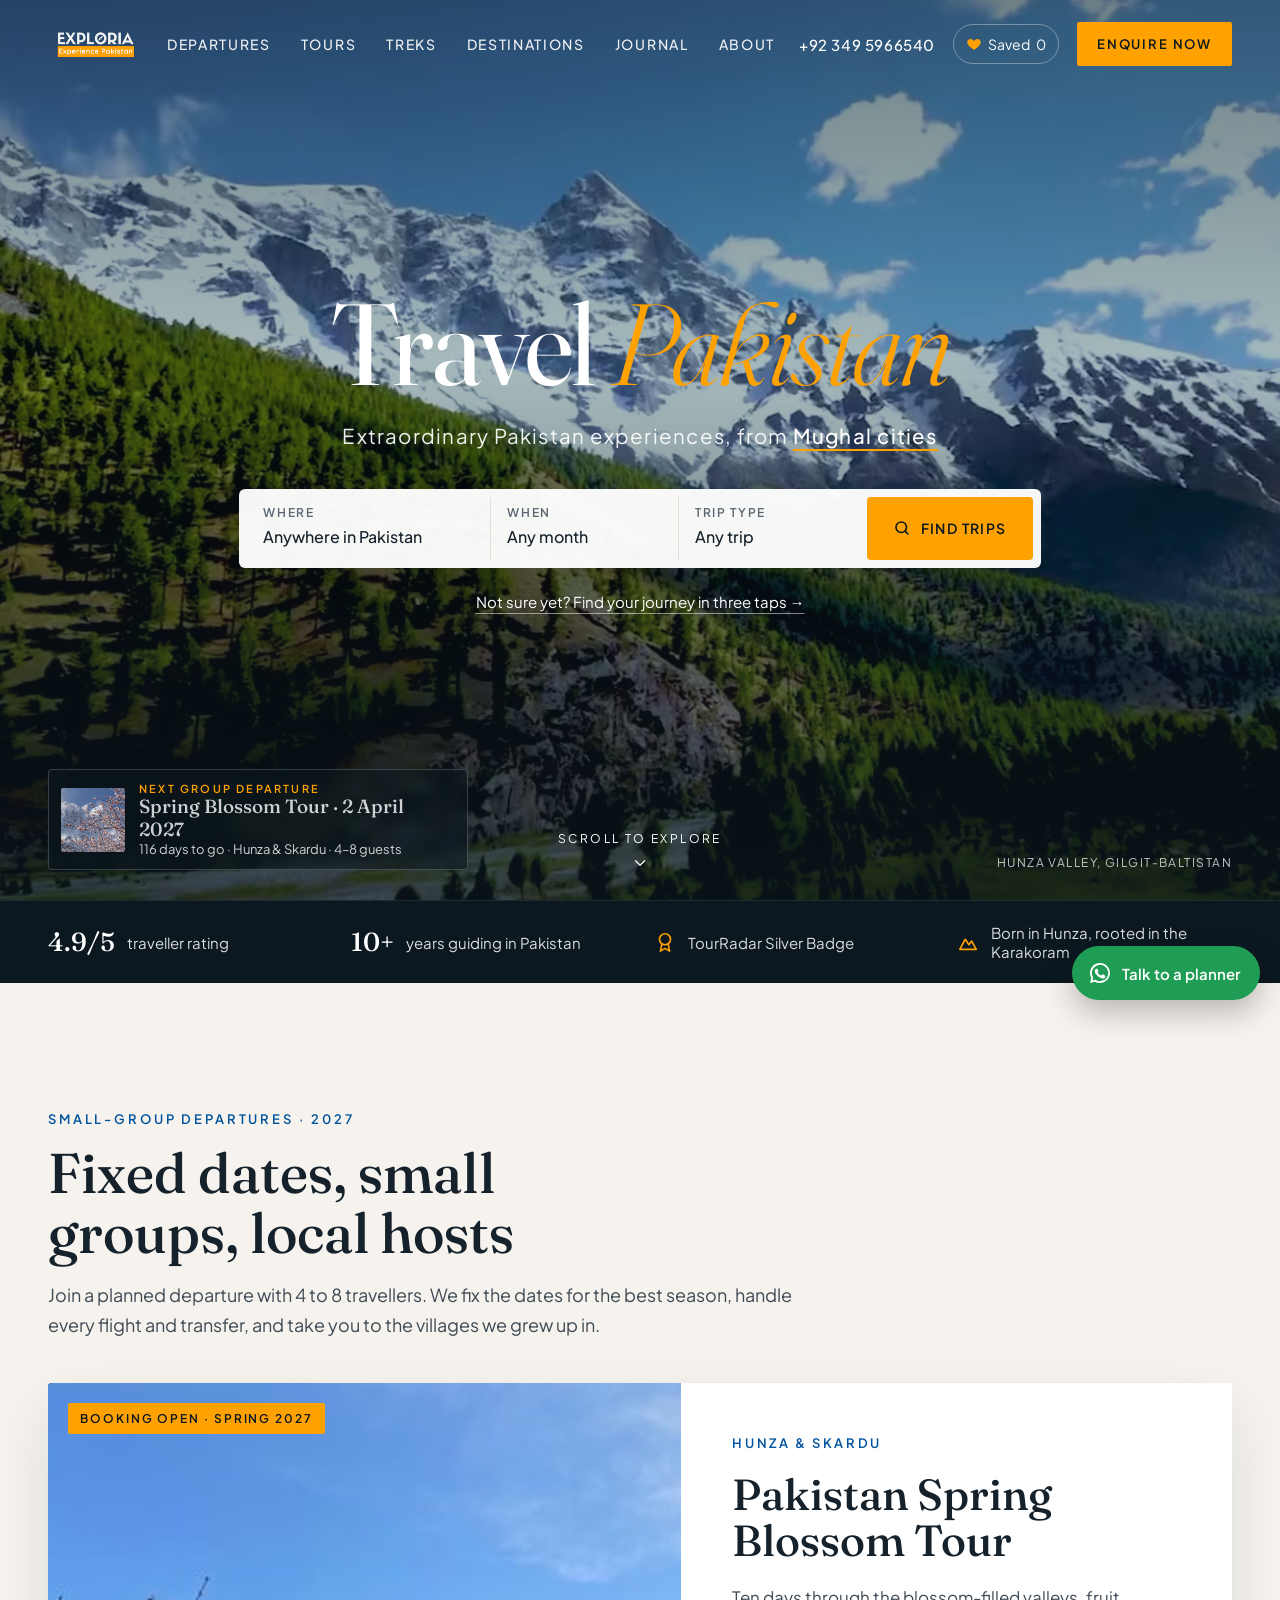
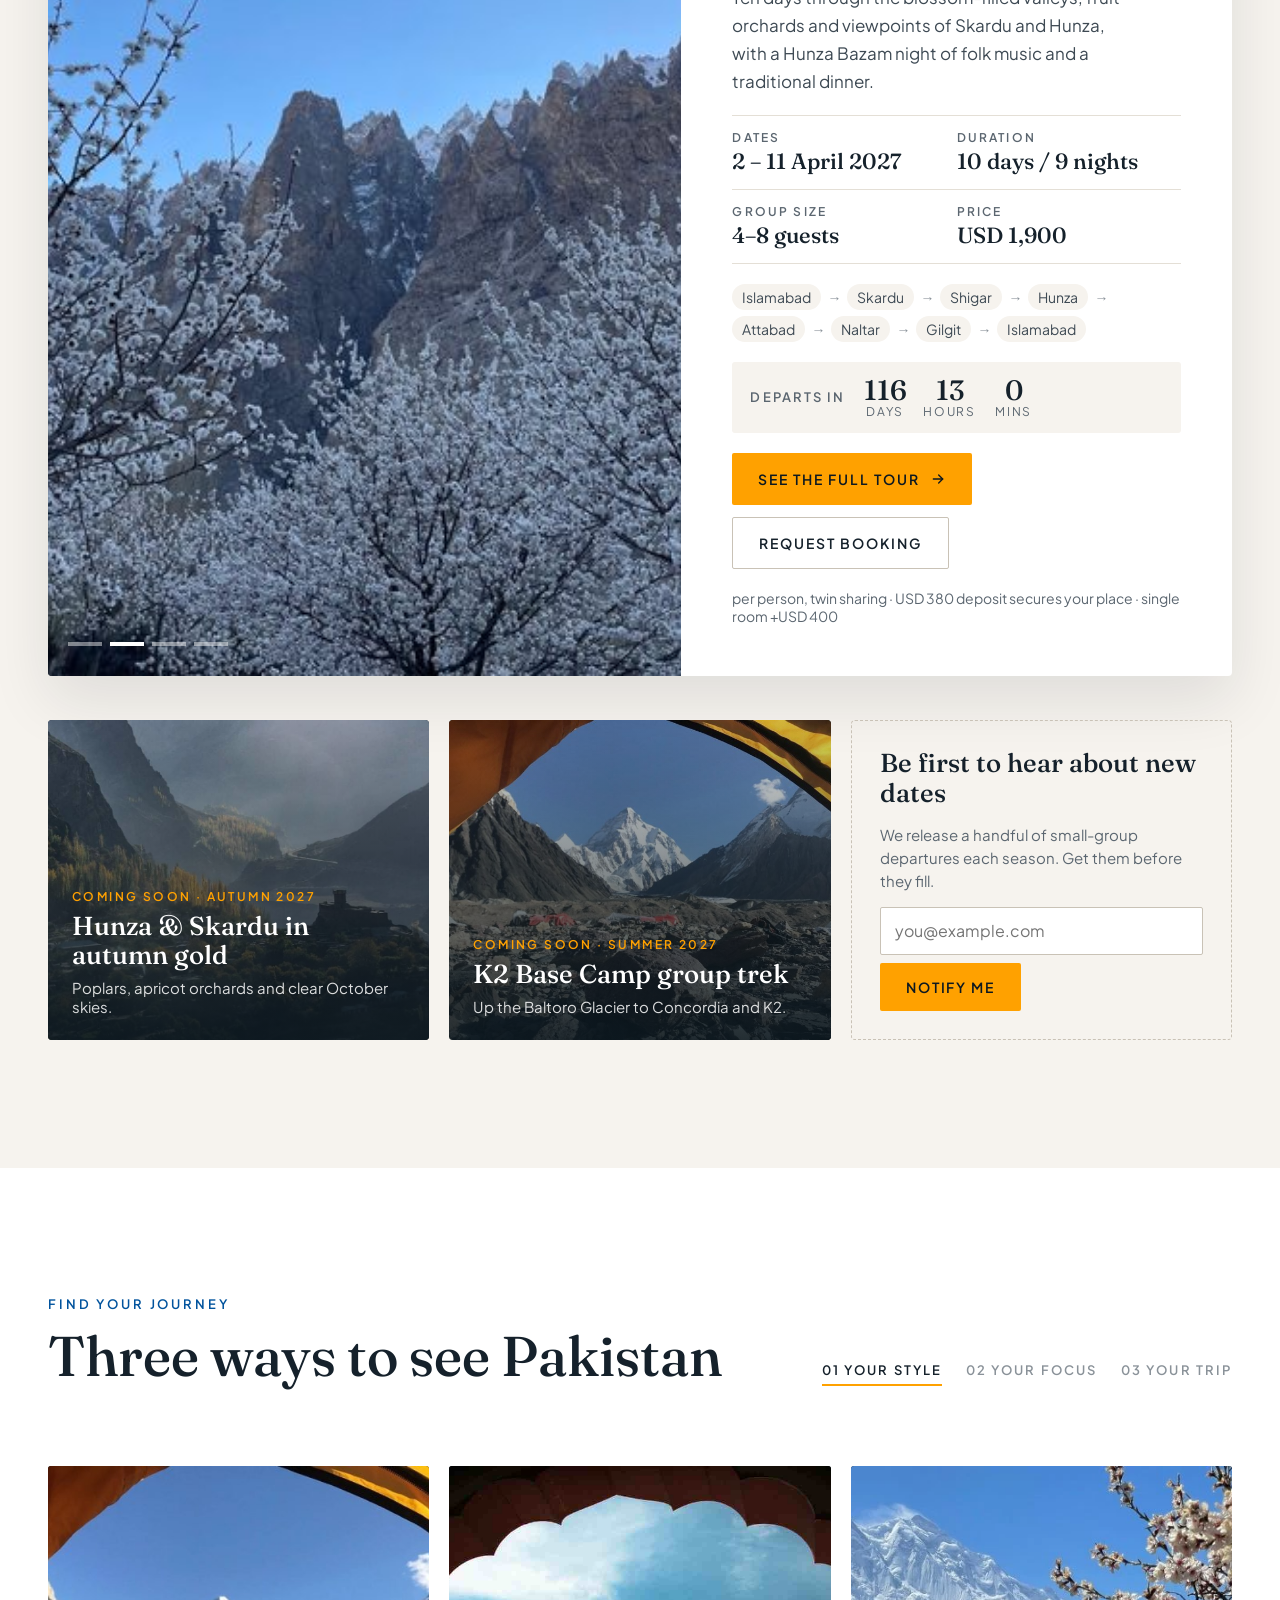
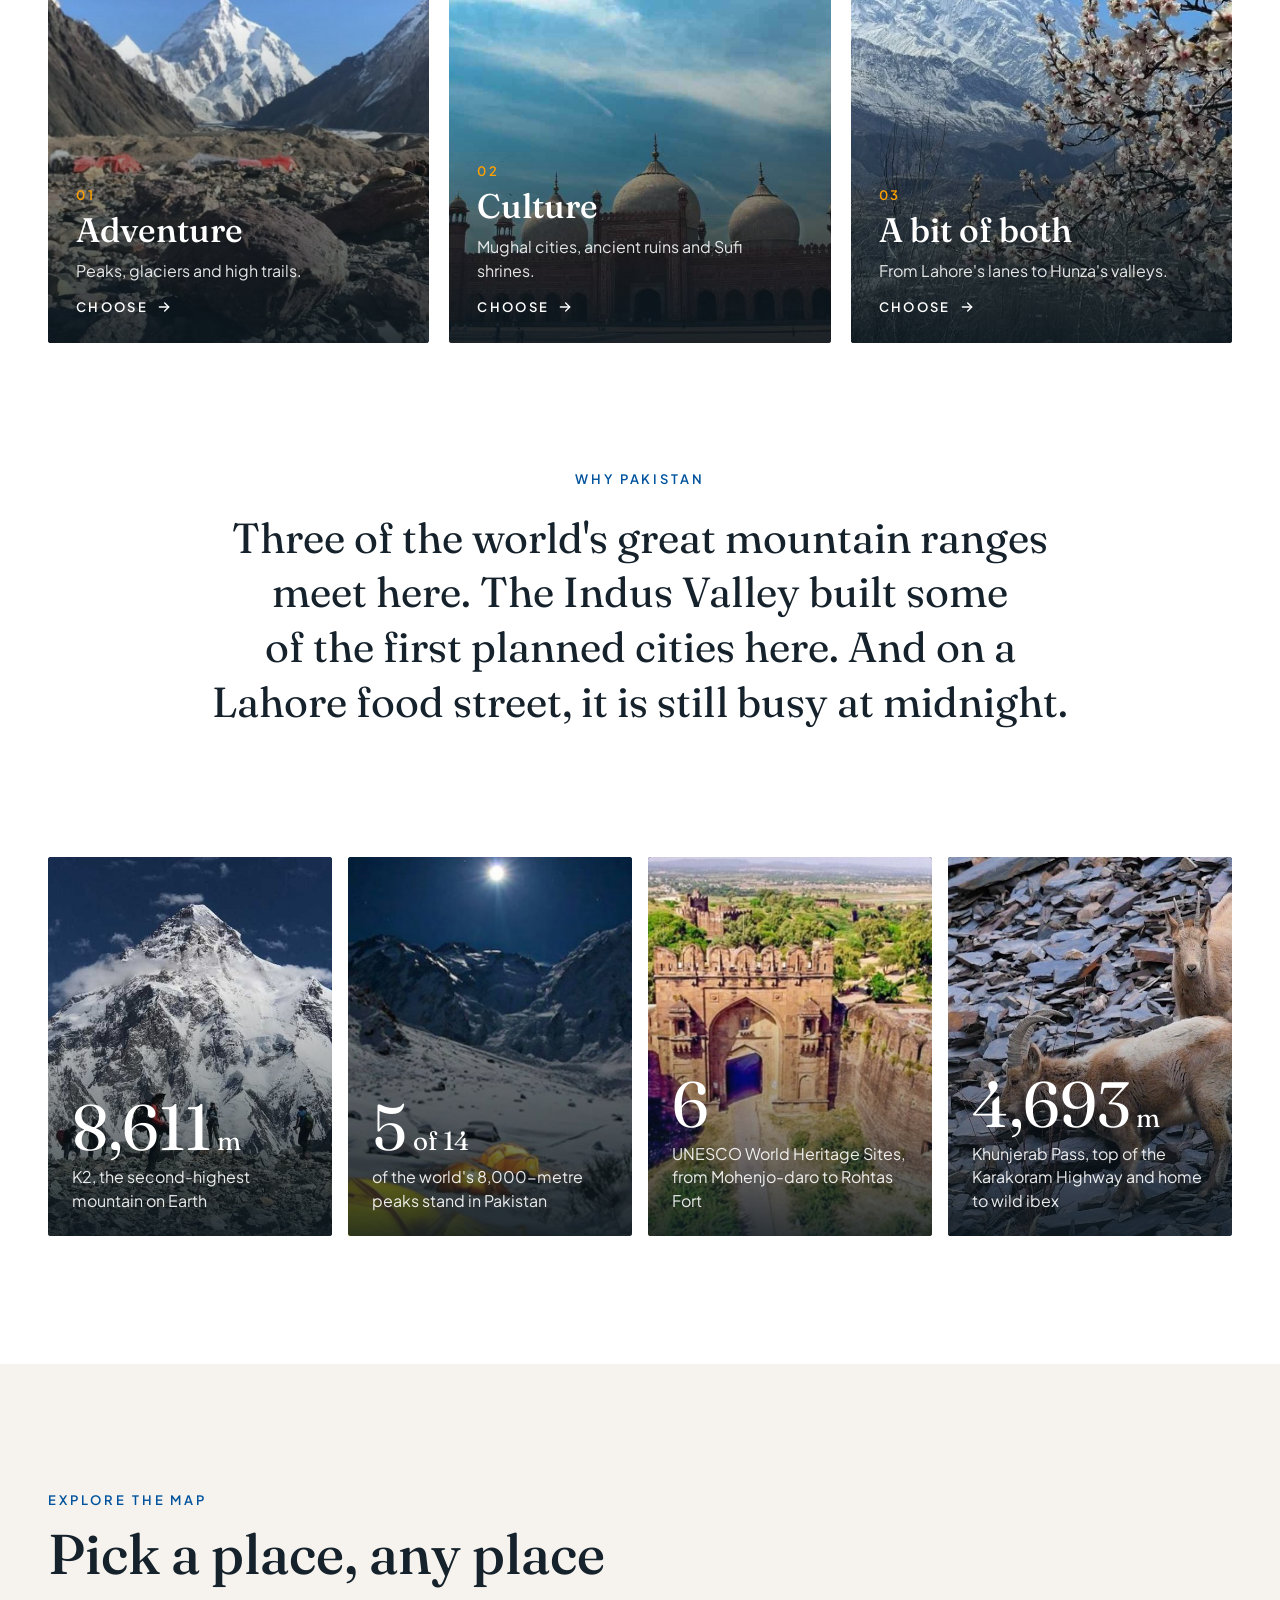
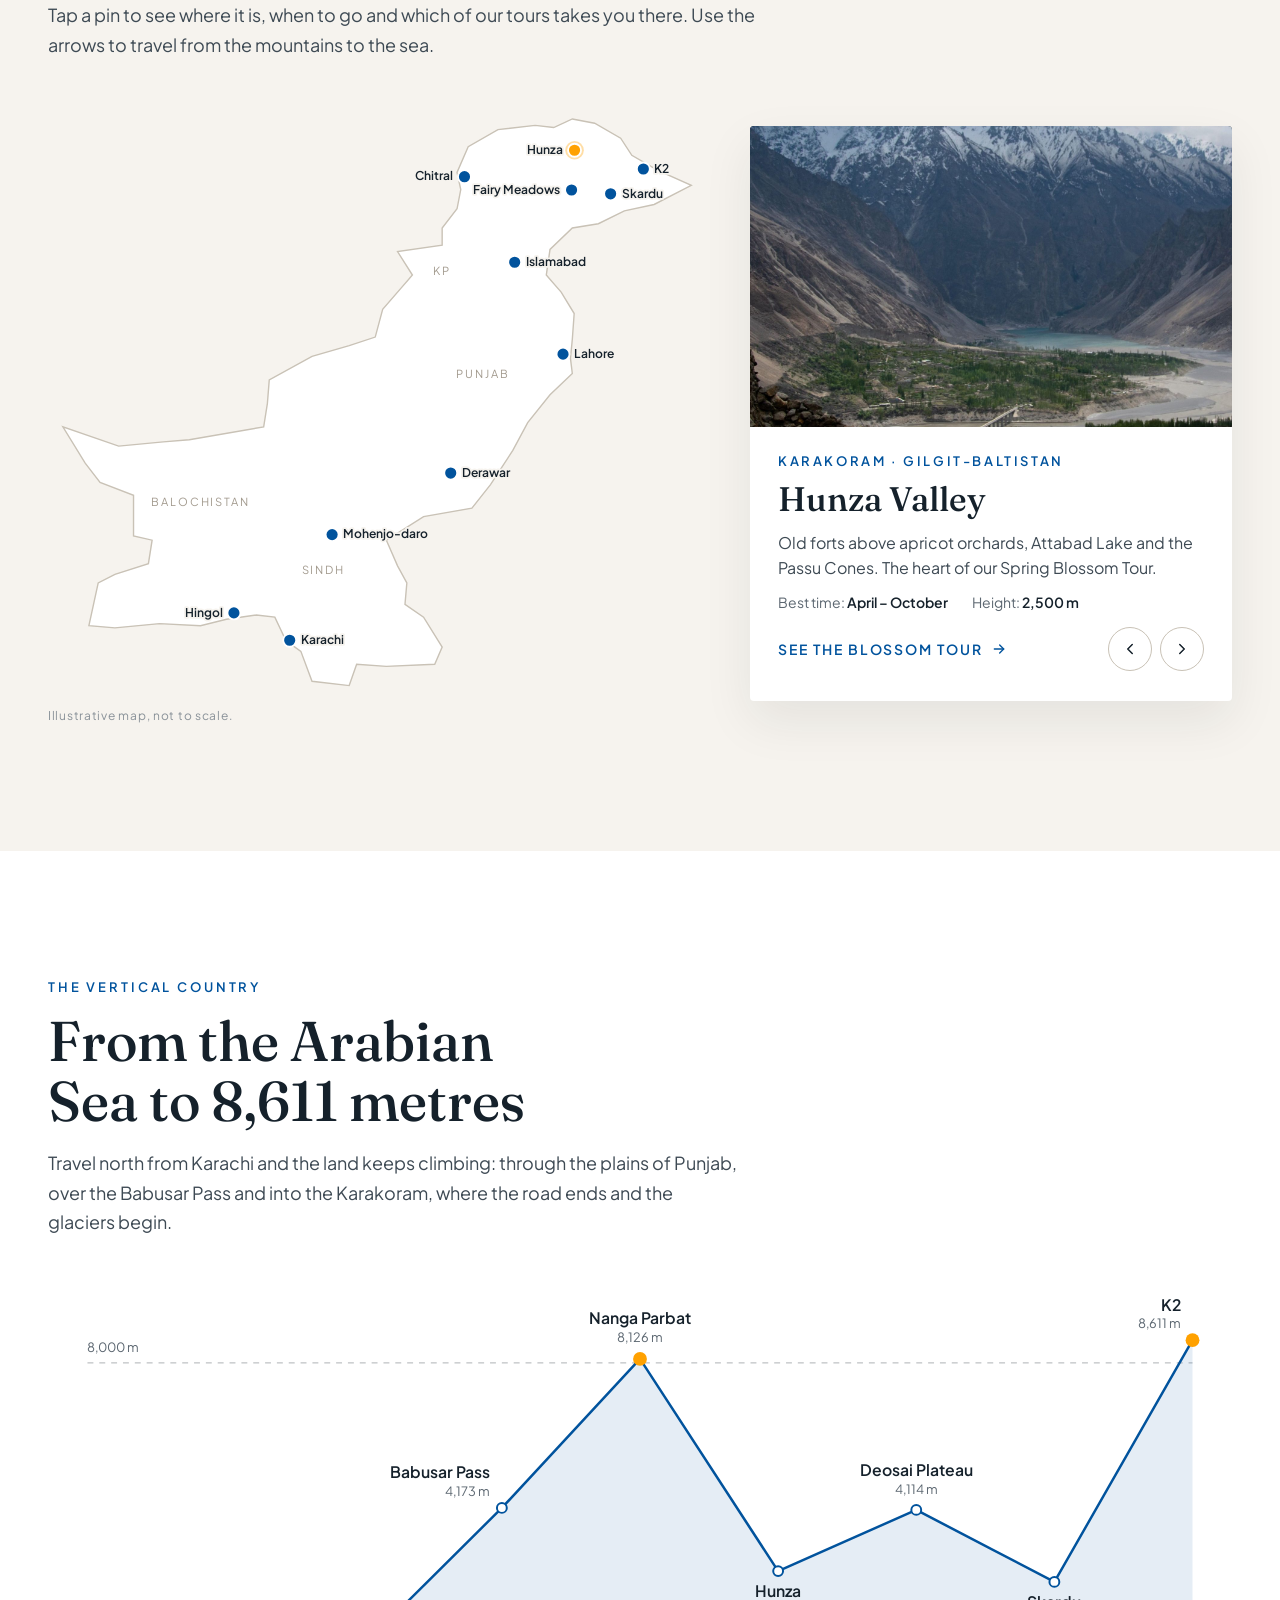
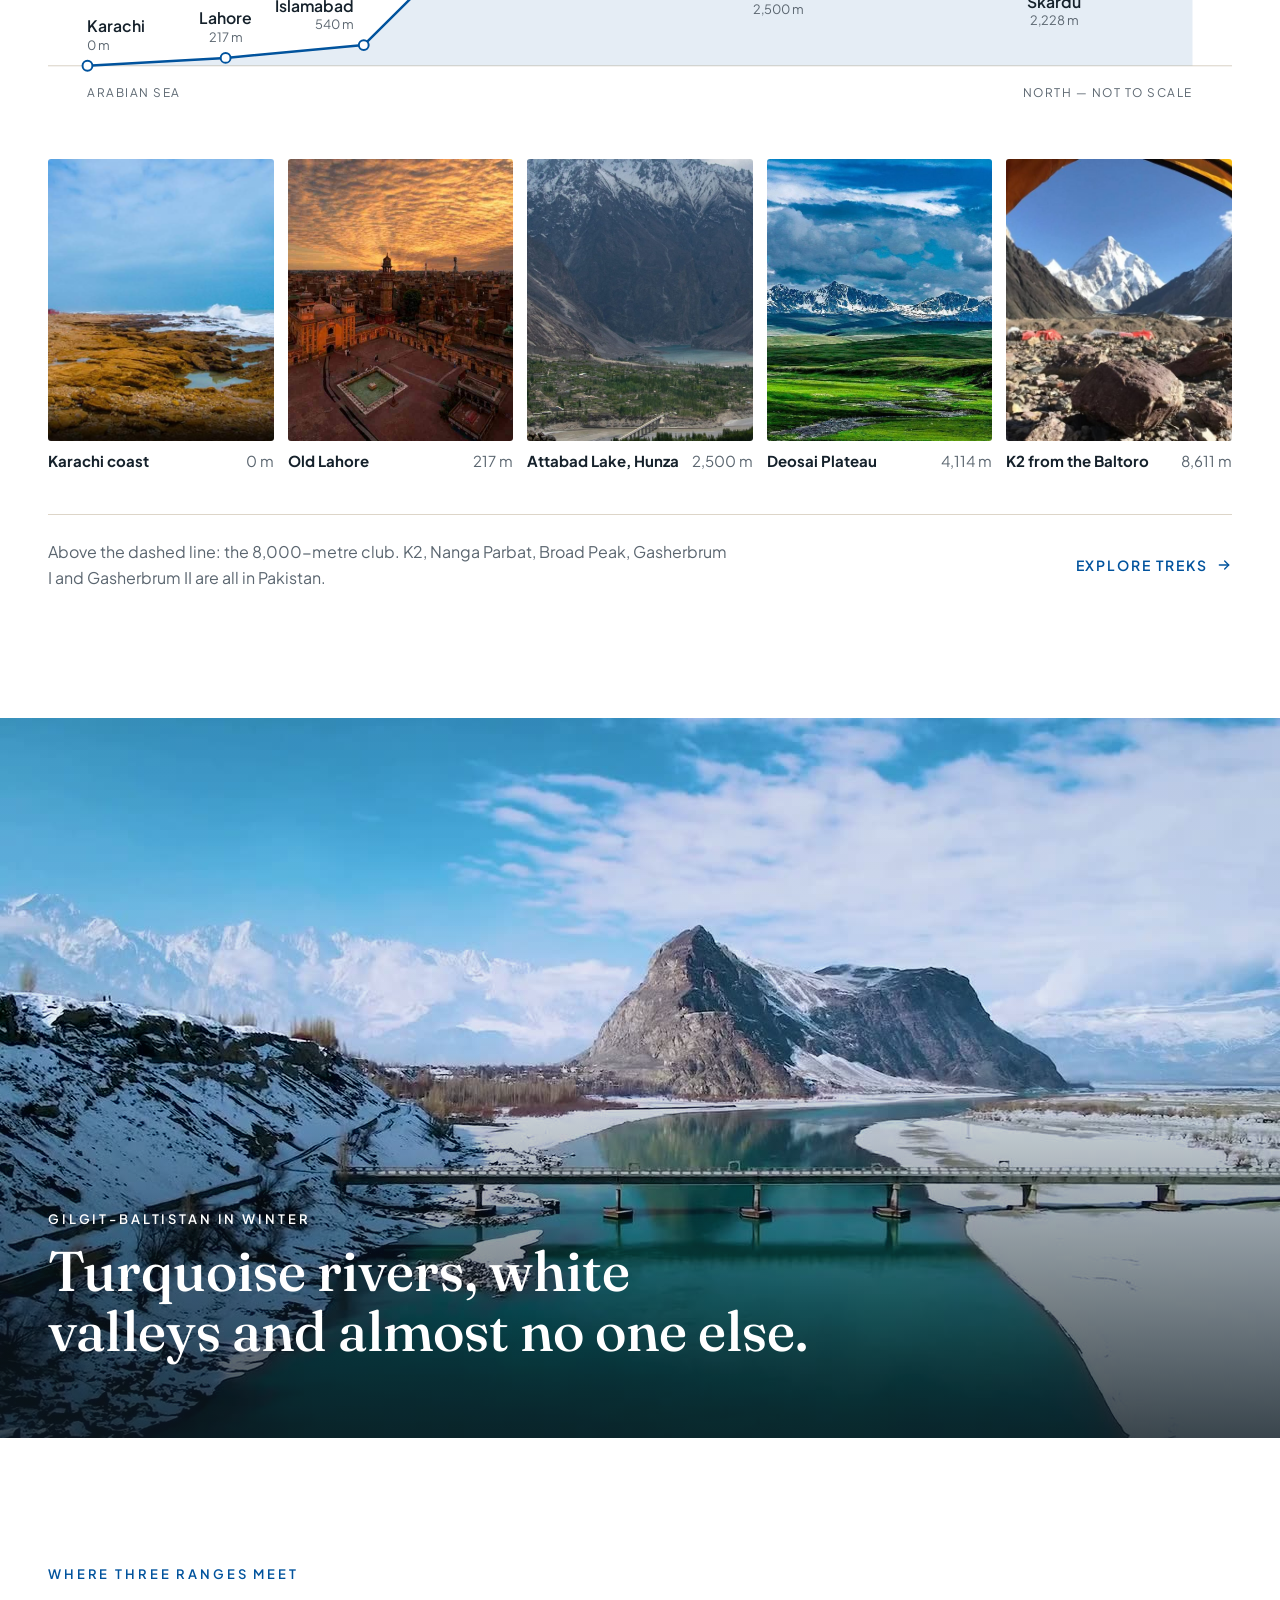
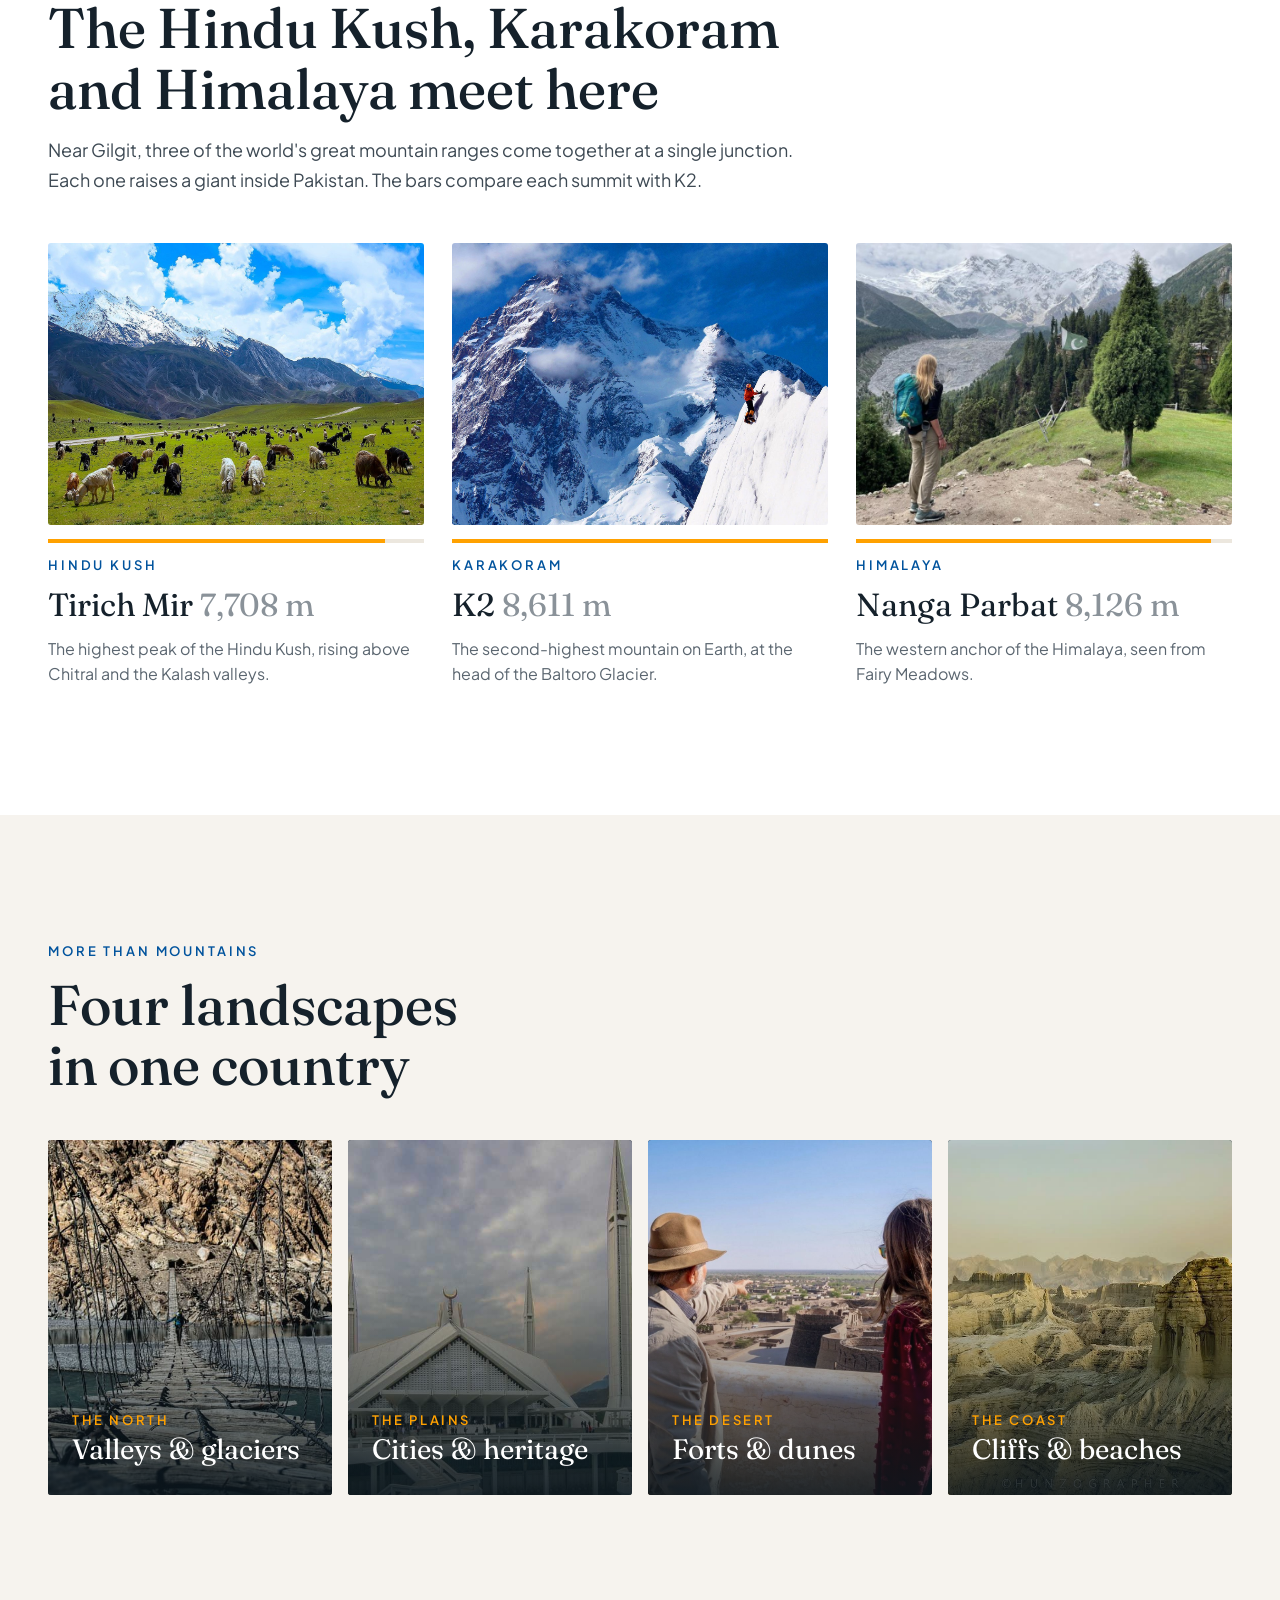
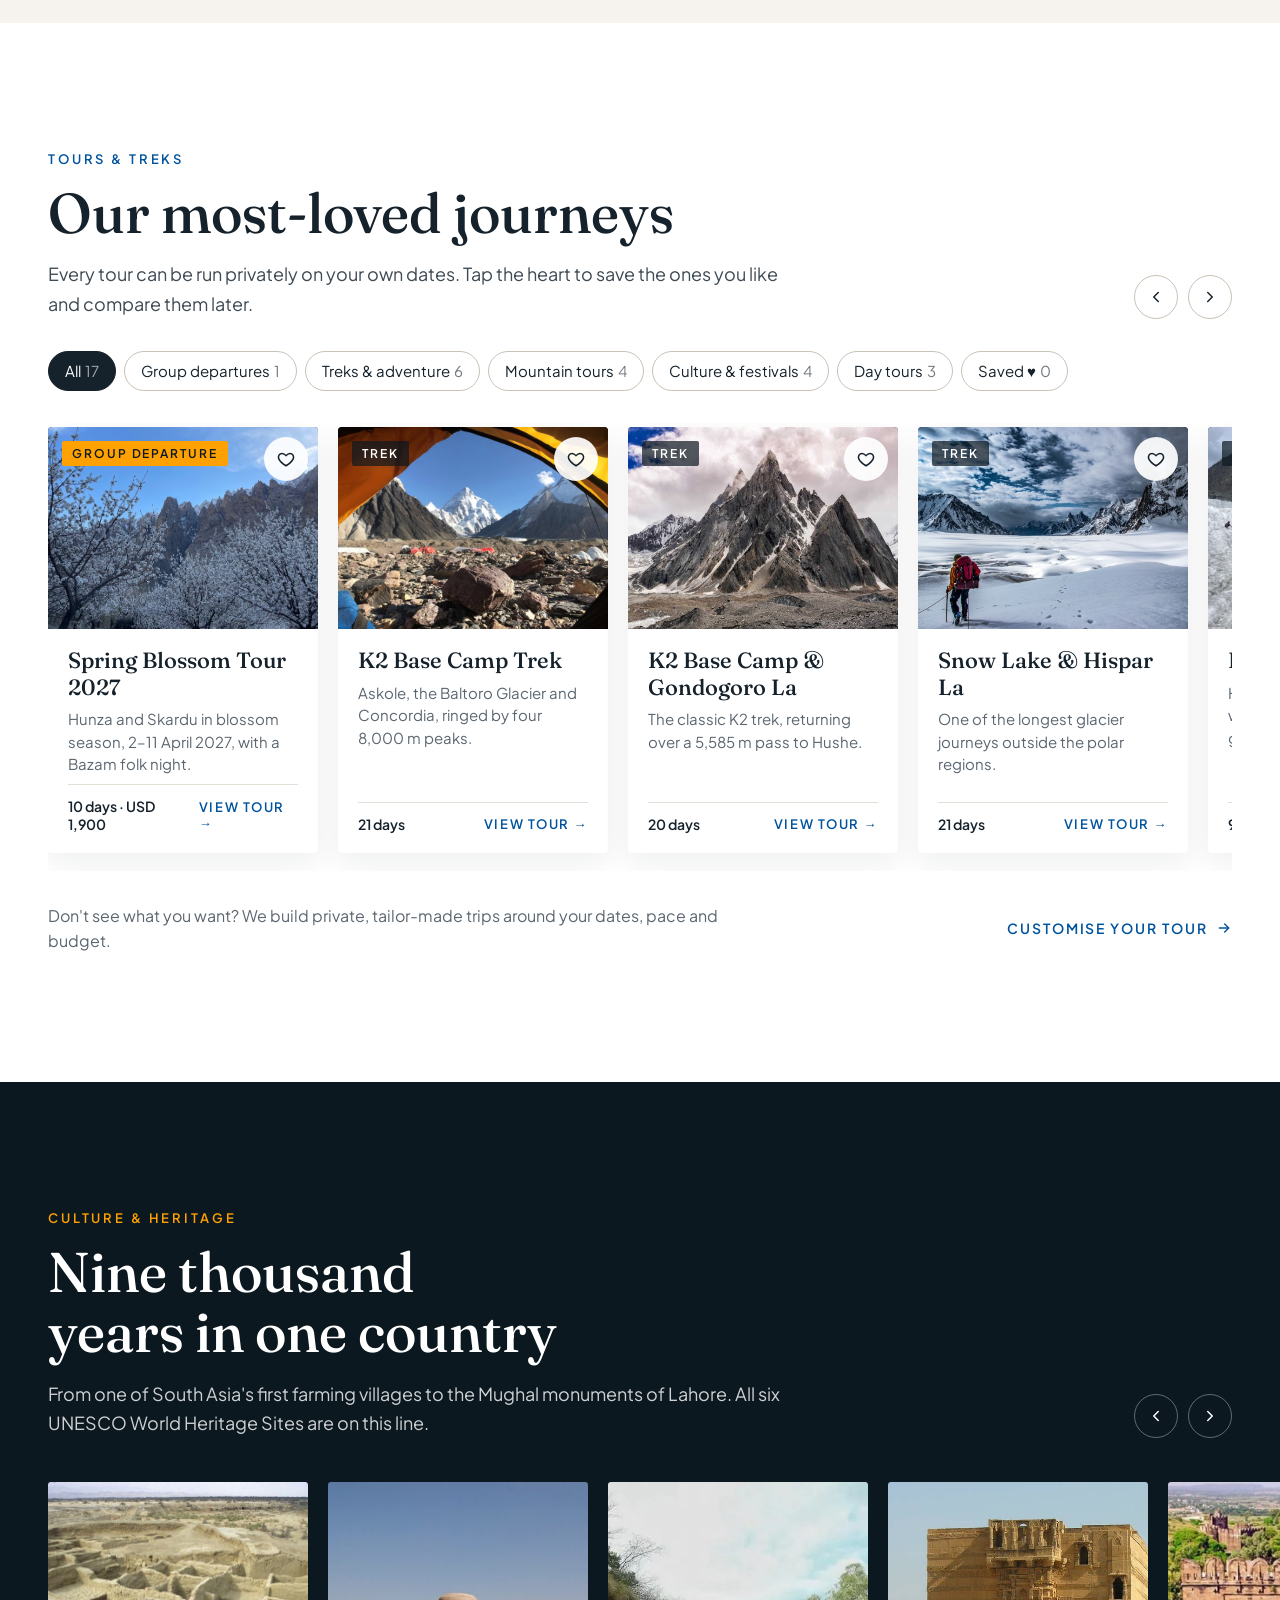
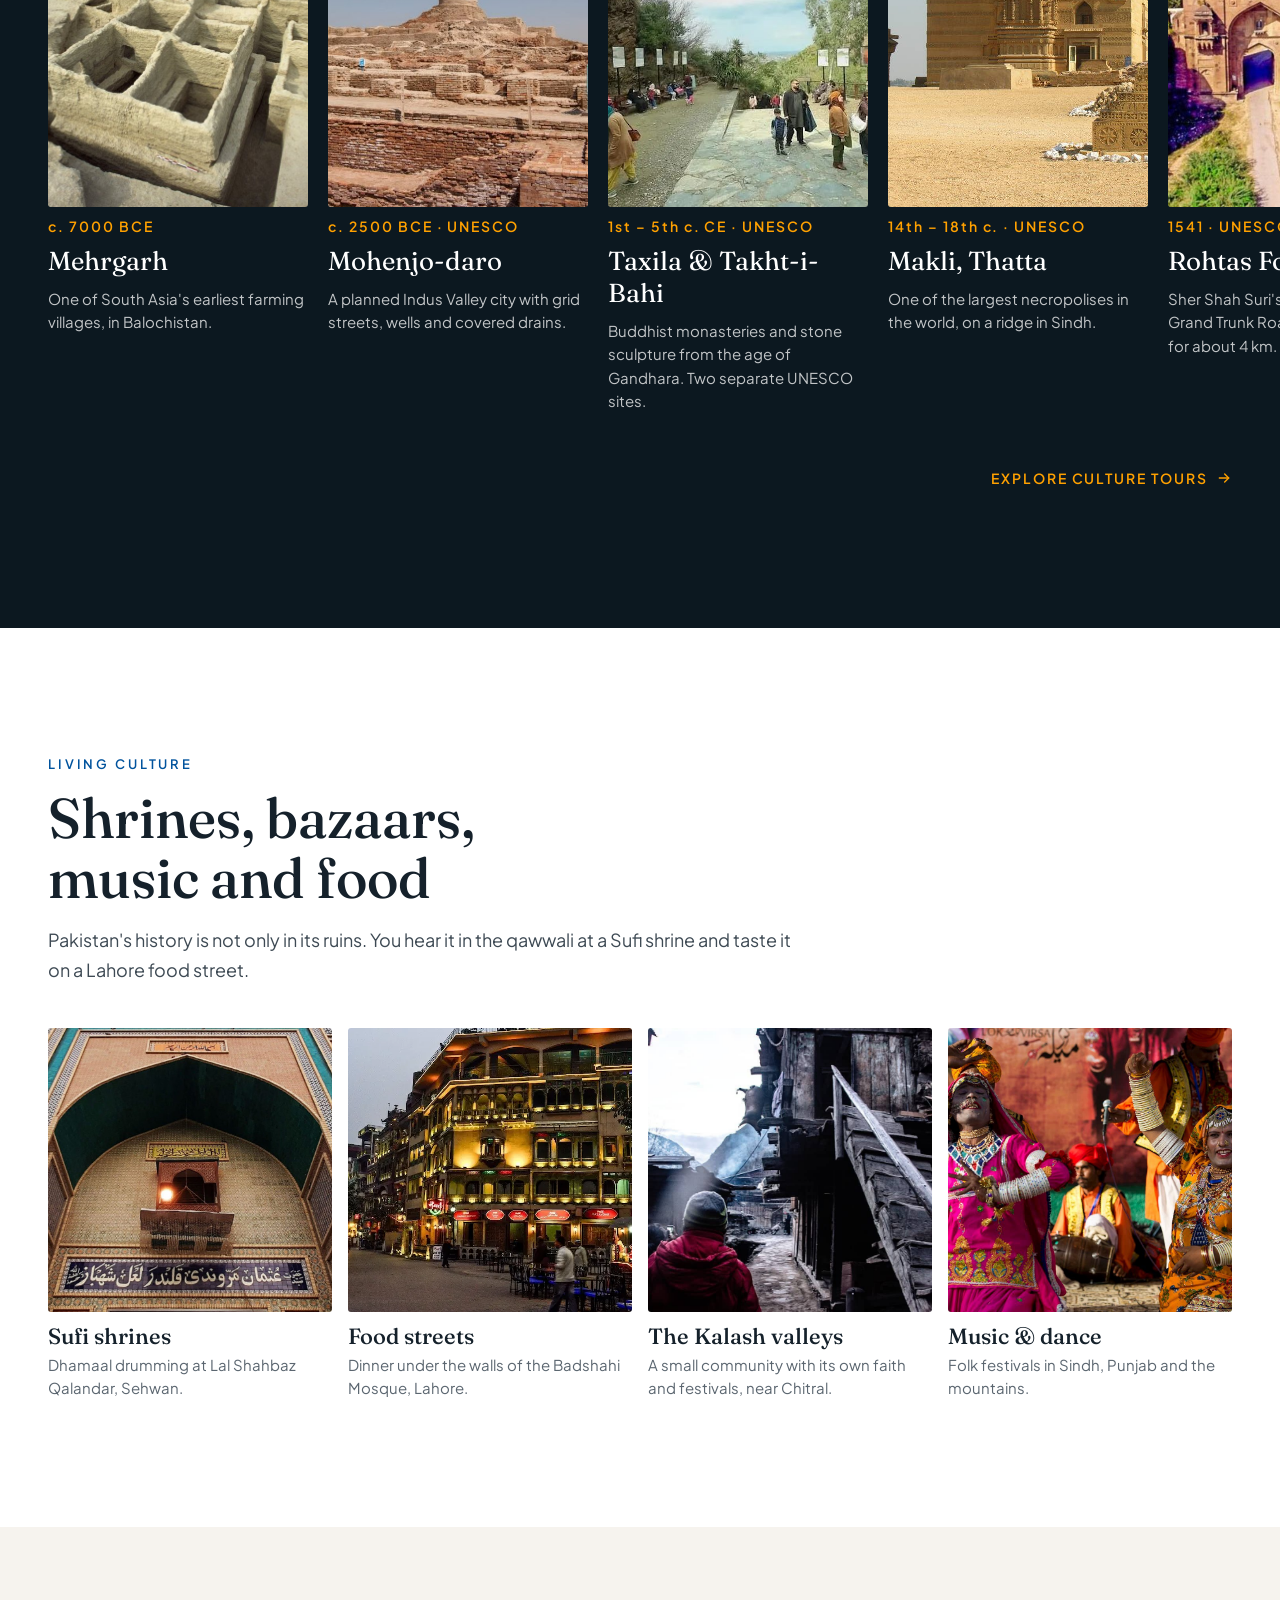
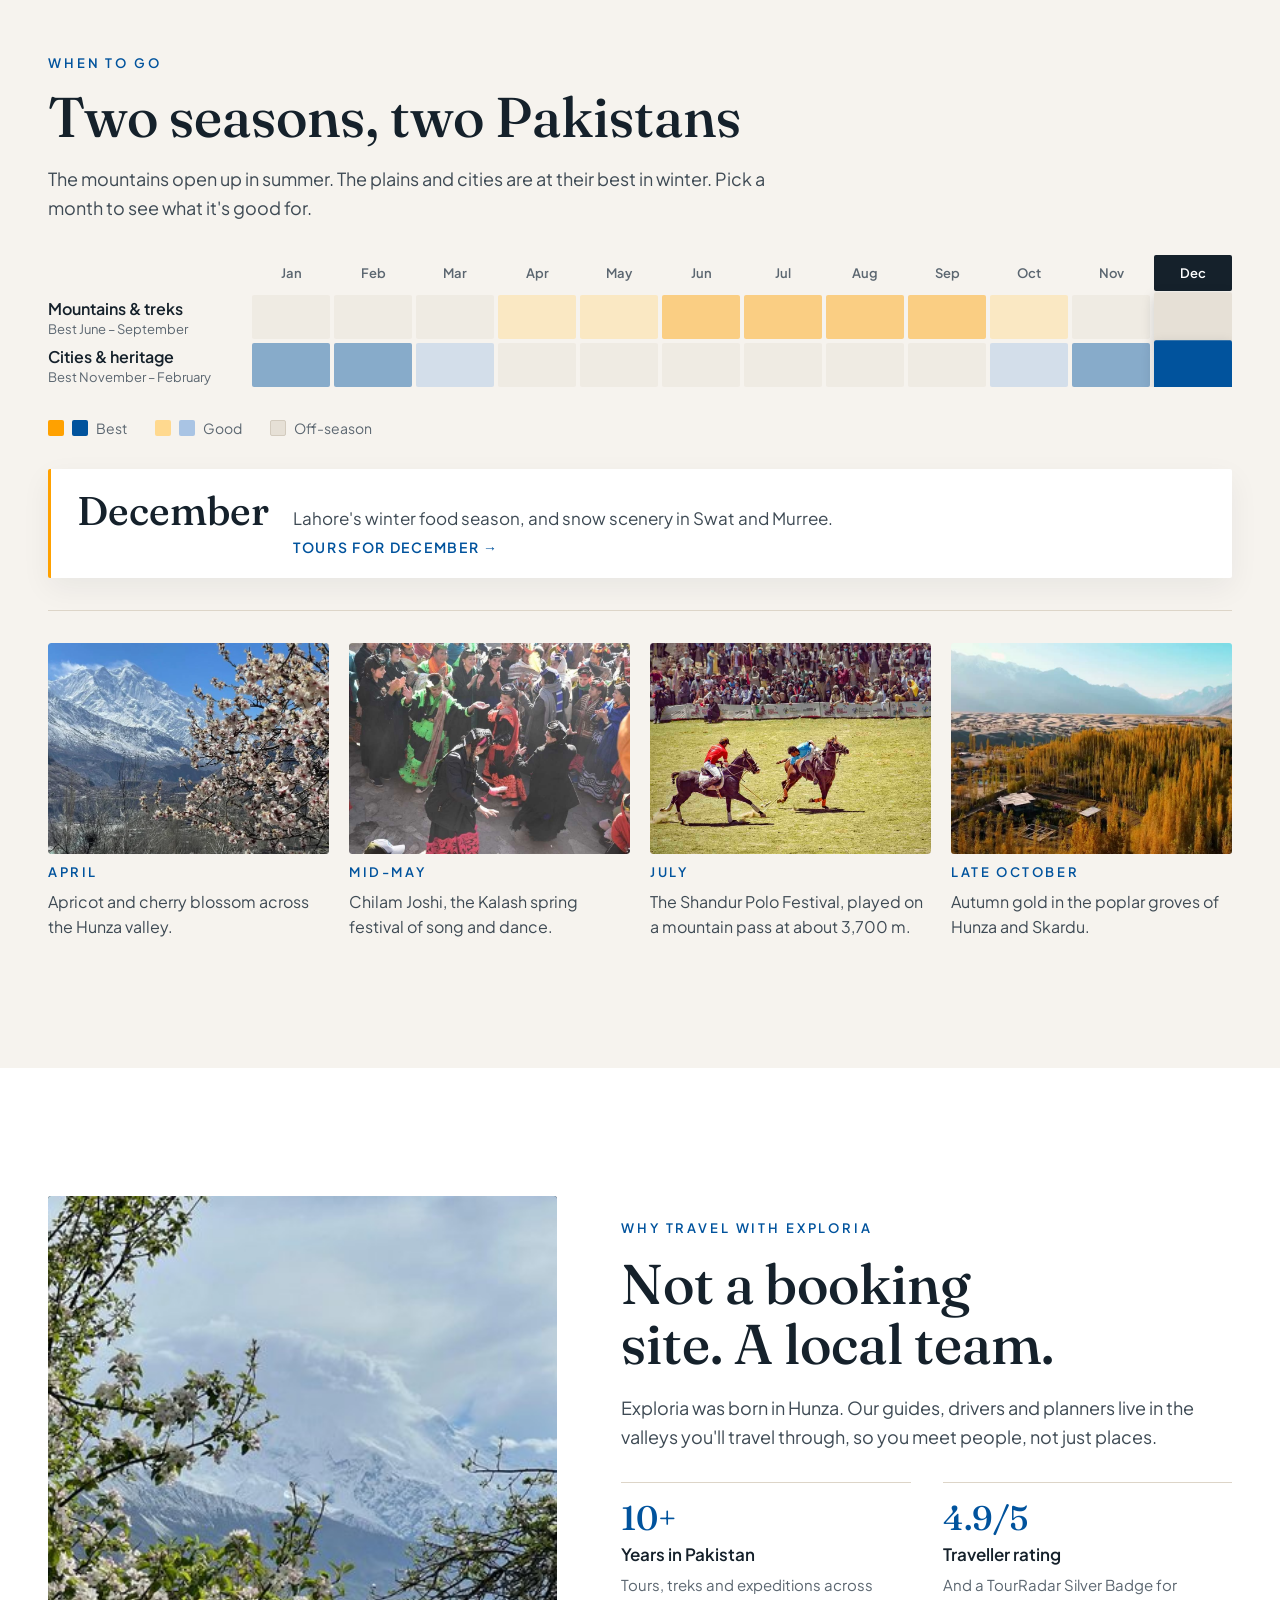
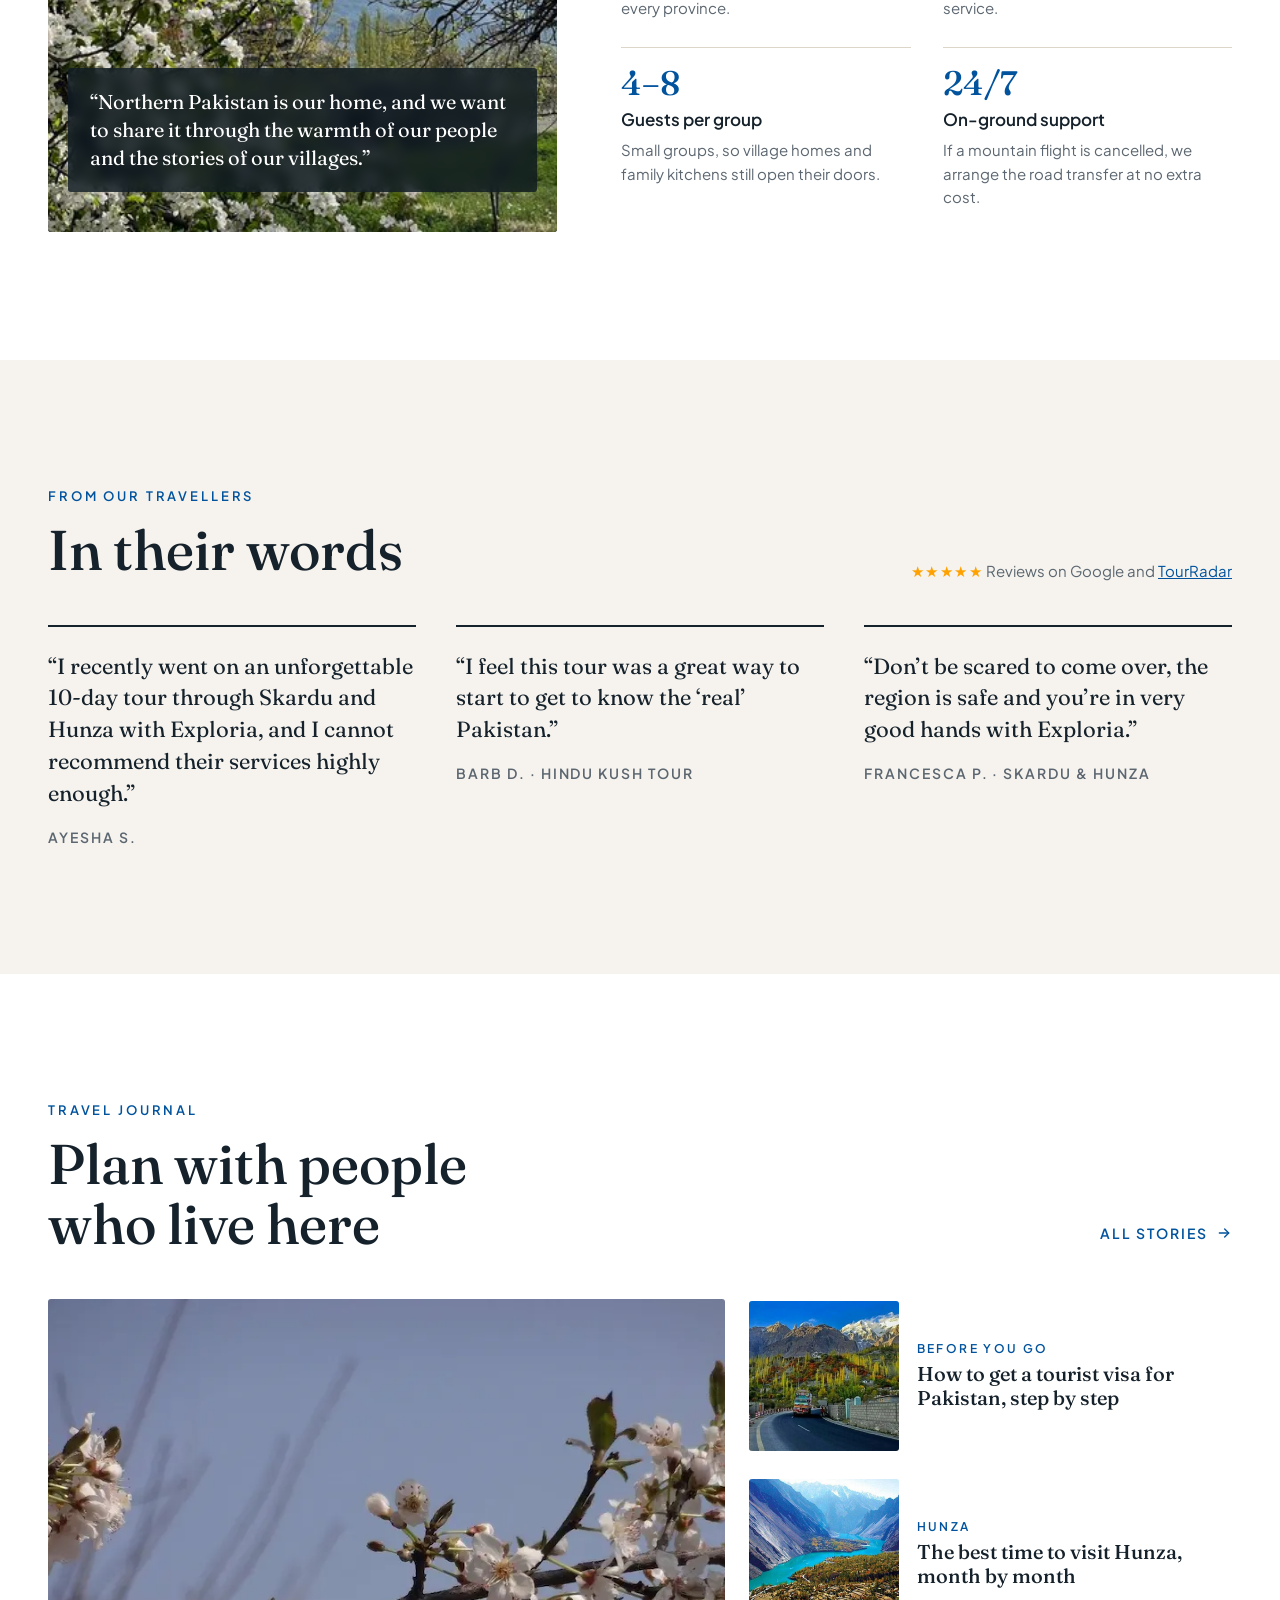
==== commit 511a9c87: "Add Blossom tour page, hero search and phone menu - tour.html: reusable tour page served at /tours/<" ====
--- a/index.html
+++ b/index.html
@@ -5,463 +5,9 @@
 <meta name="viewport" content="width=device-width, initial-scale=1">
 <title>Exploria.pk — Travel Pakistan | Tours, Treks &amp; Small-Group Departures</title>
 <meta name="description" content="Small-group tours, treks and tailor-made journeys across Pakistan, from a team born in Hunza. Spring Blossom Tour 2027, K2 Base Camp, Hunza, Skardu, Lahore and more.">
-<link rel="preload" href="media/fonts/plus-jakarta-sans.woff2" as="font" type="font/woff2" crossorigin>
-<link rel="preload" href="media/fonts/fraunces.woff2" as="font" type="font/woff2" crossorigin>
-<style>
-/* Self-hosted variable fonts (latin subset from Google Fonts) */
-@font-face{font-family:'Plus Jakarta Sans';font-style:normal;font-weight:400 700;font-display:swap;src:url(media/fonts/plus-jakarta-sans.woff2) format('woff2')}
-@font-face{font-family:'Fraunces';font-style:normal;font-weight:300 700;font-display:swap;src:url(media/fonts/fraunces.woff2) format('woff2')}
-@font-face{font-family:'Fraunces';font-style:italic;font-weight:300 700;font-display:swap;src:url(media/fonts/fraunces-italic.woff2) format('woff2')}
-:root{
-  --blue:#01539D; --blue-dk:#013F78; --orange:#FFA100; --orange-lt:#FFB733;
-  --ink:#15212B; --night:#0C1820; --sand:#F6F3EE; --line:#DDD5C8; --line-2:#E4DFD6;
-  --muted:#5B6670; --body:#3E4A54; --faint:#8A9299;
-  --serif:Fraunces, Georgia, serif; --sans:'Plus Jakarta Sans', 'Helvetica Neue', Arial, sans-serif;
-  --pad:clamp(20px, 4vw, 48px); --sec:clamp(80px, 10vw, 130px);
-}
-*{box-sizing:border-box}
-html{scroll-behavior:smooth}
-body{margin:0;background:#FFFFFF;color:var(--ink);font-family:var(--sans);font-size:17px;-webkit-font-smoothing:antialiased}
-img,video{max-width:100%}
-a{color:var(--blue)}
-a:hover{color:var(--blue-dk)}
-button{font:inherit}
-button:focus-visible,a:focus-visible,input:focus-visible,[tabindex]:focus-visible{outline:2px solid var(--orange);outline-offset:3px}
-.wrap{max-width:1280px;margin:0 auto}
-.sec{padding:var(--sec) var(--pad)}
-.sand{background:var(--sand)}
-.dark{background:var(--night);color:#FFFFFF}
-.eyebrow{margin:0;font-size:13px;font-weight:600;letter-spacing:.22em;text-transform:uppercase;color:var(--blue)}
-.dark .eyebrow{color:var(--orange)}
-.h2{margin:0;font-family:var(--serif);font-weight:500;font-size:clamp(34px,4.4vw,56px);line-height:1.08;text-wrap:balance}
-.lede{margin:0;font-size:18px;line-height:1.65;color:var(--body);text-wrap:pretty}
-.dark .lede{color:rgba(255,255,255,.8)}
-.head{display:flex;flex-direction:column;gap:16px;max-width:760px}
-.head-row{display:flex;flex-wrap:wrap;align-items:flex-end;justify-content:space-between;gap:20px 40px}
-.stack{display:flex;flex-direction:column;gap:44px}
-.btn{display:inline-flex;align-items:center;justify-content:center;gap:10px;min-height:52px;padding:0 26px;border-radius:2px;font-size:14px;font-weight:600;letter-spacing:.14em;text-transform:uppercase;text-decoration:none;cursor:pointer;border:0;transition:background .2s,color .2s,border-color .2s}
-.btn-primary{background:var(--orange);color:var(--night)}
-.btn-primary:hover{background:var(--orange-lt);color:var(--night)}
-.btn-line{background:transparent;color:#FFFFFF;border:1px solid rgba(255,255,255,.85)}
-.btn-line:hover{background:#FFFFFF;color:var(--night)}
-.btn-ghost{background:transparent;color:var(--ink);border:1px solid #C9C2B6}
-.btn-ghost:hover{border-color:var(--ink);color:var(--ink)}
-.link-arrow{display:inline-flex;align-items:center;gap:8px;min-height:44px;font-size:14px;font-weight:600;letter-spacing:.14em;text-transform:uppercase;text-decoration:none}
-.link-arrow svg{transition:transform .25s}
-.link-arrow:hover svg{transform:translateX(4px)}
-.zoom{transition:transform .7s ease}
-.photo:hover .zoom{transform:scale(1.05)}
-.clip{display:block;overflow:hidden;border-radius:3px}
-.cover{display:block;width:100%;height:100%;object-fit:cover}
-.grid{display:grid;gap:16px}
-.shade{position:absolute;inset:0;background:linear-gradient(180deg,rgba(12,24,32,0) 35%,rgba(12,24,32,.86) 100%)}
-.sr{position:absolute;width:1px;height:1px;overflow:hidden;clip:rect(0 0 0 0);white-space:nowrap}
-
-/* reveal on scroll (only when JS runs) */
-
-/* ---------- header ---------- */
-.progress{position:fixed;top:0;left:0;height:3px;width:100%;transform-origin:0 50%;transform:scaleX(0);background:var(--orange);z-index:30}
-.site-head{position:fixed;top:0;left:0;right:0;z-index:20;color:#FFFFFF;transition:background .35s,box-shadow .35s,padding .35s}
-.site-head .bar{max-width:1360px;margin:0 auto;padding:22px var(--pad);display:flex;align-items:center;justify-content:space-between;gap:24px;transition:padding .35s}
-.site-head.solid{background:rgba(12,24,32,.94);backdrop-filter:blur(8px);box-shadow:0 8px 30px rgba(0,0,0,.18)}
-.site-head.solid .bar{padding-top:12px;padding-bottom:12px}
-.logo img{display:block;width:160px;height:auto}
-.nav{display:flex;align-items:center;gap:30px;font-size:14px;font-weight:500;letter-spacing:.12em;text-transform:uppercase}
-.nav a{color:#FFFFFF;text-decoration:none;opacity:.92}
-.nav a:hover{opacity:1;color:#FFFFFF;text-decoration:underline;text-underline-offset:6px}
-.head-cta{display:flex;align-items:center;gap:18px;flex:none}
-.phone{color:#FFFFFF;text-decoration:none;font-size:15px;font-weight:500;letter-spacing:.04em}
-.phone:hover{color:var(--orange)}
-.saved-pill{display:inline-flex;align-items:center;gap:6px;min-height:40px;padding:0 12px;border:1px solid rgba(255,255,255,.35);border-radius:999px;color:#FFFFFF;background:transparent;cursor:pointer;font-size:14px}
-.saved-pill:hover{border-color:#FFFFFF}
-.saved-pill svg{color:var(--orange)}
-.head-cta .btn{min-height:44px;padding:0 20px;font-size:13px}
-
-/* ---------- hero ---------- */
-.hero{position:relative;overflow:hidden;min-height:max(680px,100vh);display:flex;align-items:center;justify-content:center;background:var(--night);color:#FFFFFF;text-align:center}
-.hero video{position:absolute;inset:0;width:100%;height:100%;object-fit:cover}
-.hero .veil{position:absolute;inset:0;background:linear-gradient(180deg,rgba(12,24,32,.55) 0%,rgba(12,24,32,.3) 40%,rgba(12,24,32,.72) 100%)}
-.hero-in{position:relative;max-width:1000px;padding:150px 20px 150px;display:flex;flex-direction:column;align-items:center;gap:24px}
-.hero h1{margin:0;font-family:var(--serif);font-weight:400;font-size:clamp(52px,9vw,124px);line-height:.95;letter-spacing:-.02em}
-.hero h1 em{font-style:italic;font-weight:300;color:var(--orange)}
-.hero .sub{margin:0;font-size:clamp(17px,1.6vw,21px);letter-spacing:.06em;color:rgba(255,255,255,.92)}
-.hero .sub b{font-weight:500;color:#FFFFFF;border-bottom:2px solid var(--orange);display:inline-block;min-width:8ch;text-align:left;transition:opacity .35s}
-.hero-btns{display:flex;flex-wrap:wrap;justify-content:center;gap:12px;margin-top:10px}
-.hero-btns .btn{min-width:200px;min-height:54px}
-.where{display:flex;flex-wrap:wrap;justify-content:center;align-items:center;gap:8px;margin-top:8px;font-size:14px;color:rgba(255,255,255,.8)}
-.chip-dark{min-height:40px;padding:0 14px;border-radius:999px;border:1px solid rgba(255,255,255,.4);background:rgba(12,24,32,.25);color:#FFFFFF;cursor:pointer;font-size:14px;letter-spacing:.04em;transition:background .2s,border-color .2s}
-.chip-dark:hover{background:rgba(255,255,255,.16);border-color:#FFFFFF}
-.next-dep{position:absolute;left:var(--pad);bottom:30px;display:flex;align-items:center;gap:14px;padding:12px 16px 12px 12px;max-width:min(420px,calc(100% - 40px));background:rgba(12,24,32,.55);backdrop-filter:blur(6px);border:1px solid rgba(255,255,255,.18);border-radius:4px;color:#FFFFFF;text-decoration:none;text-align:left;transition:border-color .2s}
-.next-dep:hover{color:#FFFFFF;border-color:var(--orange)}
-.next-dep img{width:64px;height:64px;object-fit:cover;border-radius:2px;flex:none}
-.next-dep small{display:block;font-size:11px;font-weight:600;letter-spacing:.2em;text-transform:uppercase;color:var(--orange)}
-.next-dep strong{display:block;font-family:var(--serif);font-weight:500;font-size:19px;line-height:1.2}
-.next-dep span{display:block;font-size:13px;color:rgba(255,255,255,.8)}
-.scroll-cue{position:absolute;left:50%;bottom:28px;transform:translateX(-50%);display:flex;flex-direction:column;align-items:center;gap:8px;color:#FFFFFF;font-size:12px;letter-spacing:.2em;text-transform:uppercase;text-decoration:none}
-.scroll-cue svg{animation:bob 2s ease-in-out infinite}
-@keyframes bob{50%{transform:translateY(5px)}}
-.hero-cap{position:absolute;right:var(--pad);bottom:30px;margin:0;font-size:12px;letter-spacing:.12em;text-transform:uppercase;color:rgba(255,255,255,.75)}
-
-/* ---------- trust strip ---------- */
-.trust{background:var(--night);color:#FFFFFF;border-top:1px solid rgba(255,255,255,.08)}
-.trust ul{list-style:none;margin:0 auto;max-width:1280px;padding:22px var(--pad);display:grid;grid-template-columns:repeat(auto-fit,minmax(min(200px,100%),1fr));gap:14px 28px}
-.trust li{display:flex;align-items:center;gap:12px;font-size:15px;color:rgba(255,255,255,.85)}
-.trust b{font-family:var(--serif);font-weight:500;font-size:26px;color:#FFFFFF}
-.trust svg{color:var(--orange);flex:none}
-
-/* ---------- departures ---------- */
-.dep{display:grid;grid-template-columns:minmax(0,1.15fr) minmax(0,1fr);background:#FFFFFF;border-radius:4px;overflow:hidden;box-shadow:0 24px 60px rgba(21,33,43,.10)}
-.dep-media{position:relative;min-height:520px;background:var(--night)}
-.dep-media .slide{position:absolute;inset:0;opacity:0;transition:opacity 1s ease}
-.dep-media .slide.on{opacity:1}
-.dep-badge{position:absolute;top:20px;left:20px;display:inline-flex;align-items:center;gap:8px;padding:8px 12px;background:var(--orange);color:var(--night);border-radius:2px;font-size:12px;font-weight:600;letter-spacing:.16em;text-transform:uppercase}
-.dep-dots{position:absolute;left:20px;bottom:20px;display:flex;gap:8px}
-.dep-dots button{width:34px;height:24px;padding:0;border:0;background:linear-gradient(rgba(255,255,255,.45),rgba(255,255,255,.45)) center/100% 4px no-repeat;cursor:pointer}
-.dep-dots button.on{background-image:linear-gradient(#FFFFFF,#FFFFFF)}
-.dep-body{padding:clamp(28px,4vw,52px);display:flex;flex-direction:column;gap:20px}
-.dep-body h3{margin:0;font-family:var(--serif);font-weight:500;font-size:clamp(32px,3.4vw,44px);line-height:1.06}
-.dep-body .tag{margin:0;font-size:13px;font-weight:600;letter-spacing:.2em;text-transform:uppercase;color:var(--blue)}
-.facts{display:grid;grid-template-columns:repeat(2,minmax(0,1fr));border-top:1px solid var(--line-2)}
-.facts div{padding:14px 0;border-bottom:1px solid var(--line-2);display:flex;flex-direction:column;gap:2px}
-.facts div:nth-child(odd){padding-right:14px}
-.facts span{font-size:12px;font-weight:600;letter-spacing:.18em;text-transform:uppercase;color:var(--muted)}
-.facts strong{font-family:var(--serif);font-weight:500;font-size:22px}
-.route{display:flex;flex-wrap:wrap;align-items:center;gap:6px;font-size:14px;color:var(--body)}
-.route span{padding:4px 10px;background:var(--sand);border-radius:999px}
-.route i{font-style:normal;color:var(--faint)}
-.countdown{display:flex;align-items:center;gap:18px;flex-wrap:wrap;padding:14px 18px;background:var(--sand);border-radius:3px}
-.countdown p{margin:0;font-size:13px;font-weight:600;letter-spacing:.16em;text-transform:uppercase;color:var(--muted)}
-.countdown ol{list-style:none;margin:0;padding:0;display:flex;gap:16px}
-.countdown li{display:flex;flex-direction:column;align-items:center;min-width:44px}
-.countdown li b{font-family:var(--serif);font-weight:500;font-size:28px;line-height:1;font-variant-numeric:tabular-nums}
-.countdown li small{font-size:12px;letter-spacing:.14em;text-transform:uppercase;color:var(--muted)}
-.dep-actions{display:flex;flex-wrap:wrap;gap:12px}
-.dep-note{margin:0;font-size:14px;color:var(--muted)}
-.dep-more{display:grid;grid-template-columns:repeat(auto-fit,minmax(min(300px,100%),1fr));gap:20px}
-.soon{position:relative;display:flex;flex-direction:column;justify-content:flex-end;min-height:260px;border-radius:4px;overflow:hidden;color:#FFFFFF;background:var(--night)}
-.soon img{position:absolute;inset:0;width:100%;height:100%;object-fit:cover;filter:saturate(.85)}
-.soon .shade{background:linear-gradient(180deg,rgba(12,24,32,.15) 0%,rgba(12,24,32,.9) 100%)}
-.soon-in{position:relative;padding:24px;display:flex;flex-direction:column;gap:8px}
-.soon-in small{font-size:12px;font-weight:600;letter-spacing:.2em;text-transform:uppercase;color:var(--orange)}
-.soon-in strong{font-family:var(--serif);font-weight:500;font-size:26px;line-height:1.1}
-.soon-in span{font-size:15px;color:rgba(255,255,255,.85)}
-.notify{display:flex;flex-direction:column;justify-content:center;gap:14px;min-height:260px;padding:28px;border:1px dashed #C9C2B6;border-radius:4px}
-.notify strong{font-family:var(--serif);font-weight:500;font-size:26px;line-height:1.15}
-.notify p{margin:0;font-size:15px;line-height:1.55;color:var(--muted)}
-.field{display:flex;gap:8px;flex-wrap:wrap}
-.field input{flex:1 1 180px;min-height:48px;padding:0 14px;border:1px solid #C9C2B6;border-radius:2px;font:inherit;font-size:16px;background:#FFFFFF;color:var(--ink)}
-.field .btn{min-height:48px}
-.thanks{margin:0;font-size:15px;font-weight:500;color:var(--blue)}
-
-/* ---------- journey finder ---------- */
-.steps{list-style:none;margin:0;padding:0;display:flex;gap:24px;font-size:13px;font-weight:600;letter-spacing:.16em;text-transform:uppercase}
-.steps li{color:var(--faint);border-bottom:2px solid transparent;padding-bottom:6px;transition:color .3s,border-color .3s}
-.steps li[aria-current]{color:var(--ink);border-color:var(--orange)}
-.picks{display:grid;grid-template-columns:repeat(auto-fit,minmax(min(300px,100%),1fr));gap:20px}
-.pick{position:relative;display:block;width:100%;aspect-ratio:4/5;padding:0;border:0;border-radius:3px;overflow:hidden;background:var(--night);color:#FFFFFF;text-align:left;cursor:pointer}
-.pick:hover .zoom{transform:scale(1.05)}
-.pick .shade{background:linear-gradient(180deg,rgba(12,24,32,0) 30%,rgba(12,24,32,.88) 100%)}
-.pick-in{position:absolute;left:28px;right:28px;bottom:28px;display:flex;flex-direction:column;gap:10px}
-.pick-in .n{font-size:13px;font-weight:600;letter-spacing:.2em;color:var(--orange)}
-.pick-in .t{font-family:var(--serif);font-weight:500;font-size:34px;line-height:1.05}
-.pick-in .l{font-size:16px;line-height:1.5;color:rgba(255,255,255,.88)}
-.pick-in .c{margin-top:6px;display:inline-flex;align-items:center;gap:8px;font-size:13px;font-weight:600;letter-spacing:.18em;text-transform:uppercase}
-.pick:hover .c{text-decoration:underline;text-underline-offset:5px}
-.chosen{display:flex;flex-wrap:wrap;align-items:center;gap:8px 18px;margin-top:-16px;font-size:16px;color:var(--muted)}
-.chosen strong{color:var(--ink);font-weight:600}
-.textbtn{min-height:40px;padding:0;background:none;border:0;color:var(--blue);font-size:16px;text-decoration:underline;text-underline-offset:4px;cursor:pointer}
-.result{display:grid;grid-template-columns:repeat(auto-fit,minmax(min(440px,100%),1fr));background:#FFFFFF;border-radius:3px;overflow:hidden;box-shadow:0 20px 50px rgba(21,33,43,.08)}
-.result-img{position:relative;min-height:340px;background:var(--night)}
-.result-img img{position:absolute;inset:0}
-.result-body{padding:clamp(28px,4vw,56px);display:flex;flex-direction:column;gap:20px}
-.result-body h3{margin:0;font-family:var(--serif);font-weight:500;font-size:clamp(32px,3.6vw,46px);line-height:1.08}
-.season{display:flex;flex-wrap:wrap;align-items:baseline;gap:6px 16px;padding:18px 0;border-top:1px solid var(--line-2);border-bottom:1px solid var(--line-2)}
-.season span{font-size:13px;font-weight:600;letter-spacing:.18em;text-transform:uppercase;color:var(--muted)}
-.season b{font-family:var(--serif);font-weight:400;font-size:24px}
-
-/* ---------- statement + glance ---------- */
-.statement{max-width:980px;margin:0 auto;display:flex;flex-direction:column;align-items:center;gap:24px;text-align:center}
-.statement p.big{margin:0;font-family:var(--serif);font-size:clamp(28px,3.4vw,42px);line-height:1.3;text-wrap:balance}
-.tiles{grid-template-columns:repeat(auto-fit,minmax(min(280px,100%),1fr))}
-.tile{position:relative;margin:0;aspect-ratio:3/4;border-radius:3px;overflow:hidden;background:var(--night);color:#FFFFFF}
-.tile img{position:absolute;inset:0}
-.tile figcaption{position:absolute;left:24px;right:24px;bottom:24px;display:flex;flex-direction:column;gap:6px}
-.tile .num{font-family:var(--serif);font-size:64px;line-height:1;font-variant-numeric:tabular-nums}
-.tile .num small{font-size:26px}
-.tile .cap{font-size:16px;line-height:1.45;color:rgba(255,255,255,.9)}
-
-/* ---------- map explorer ---------- */
-.mapx{display:grid;grid-template-columns:minmax(0,1.35fr) minmax(0,1fr);gap:clamp(24px,4vw,56px);align-items:center}
-.map-svg{display:block;width:100%;height:auto;overflow:visible}
-.map-svg .land{fill:#FFFFFF;stroke:#C9C2B6;stroke-width:1.5}
-.map-svg .region{font-family:var(--sans);font-size:12px;letter-spacing:2px;fill:#A39B8F;text-transform:uppercase}
-.pin{cursor:pointer}
-.pin .hit{fill:transparent}
-.map-svg.compact .pin text{display:none}
-.map-svg.compact .pin.on text{display:block}
-.pin .halo{fill:var(--orange);opacity:0;transform-box:fill-box;transform-origin:center}
-.pin .dot{fill:var(--blue);stroke:#FFFFFF;stroke-width:2;transition:fill .2s}
-.pin text{font-family:var(--sans);font-size:13px;font-weight:600;fill:var(--ink);paint-order:stroke;stroke:#F6F3EE;stroke-width:4px;stroke-linejoin:round}
-.pin:hover .dot,.pin:focus .dot{fill:var(--orange)}
-.pin.on .dot{fill:var(--orange)}
-.pin.on .halo{opacity:.35;animation:pulse 1.8s ease-out infinite}
-.pin:focus{outline:none}
-.pin:focus-visible .dot{stroke:var(--ink);stroke-width:3}
-@keyframes pulse{0%{transform:scale(.6);opacity:.5}100%{transform:scale(2.4);opacity:0}}
-.place{background:#FFFFFF;border-radius:4px;overflow:hidden;box-shadow:0 20px 50px rgba(21,33,43,.08)}
-.place-img{position:relative;aspect-ratio:16/10;background:var(--night)}
-.place-img img{position:absolute;inset:0;transition:opacity .4s}
-.place-body{padding:26px 28px 30px;display:flex;flex-direction:column;gap:12px}
-.place-body .reg{margin:0;font-size:13px;font-weight:600;letter-spacing:.2em;text-transform:uppercase;color:var(--blue)}
-.place-body h3{margin:0;font-family:var(--serif);font-weight:500;font-size:34px;line-height:1.08}
-.place-body p.txt{margin:0;font-size:16px;line-height:1.6;color:var(--body)}
-.place-meta{display:flex;flex-wrap:wrap;gap:8px 24px;font-size:14px;color:var(--muted)}
-.place-meta b{color:var(--ink);font-weight:600}
-.place-nav{display:flex;align-items:center;justify-content:space-between;gap:12px;margin-top:4px}
-.iconbtn{display:inline-flex;align-items:center;justify-content:center;width:44px;height:44px;padding:0;border:1px solid #C9C2B6;border-radius:50%;background:#FFFFFF;color:var(--ink);cursor:pointer;transition:border-color .2s,background .2s}
-.iconbtn:hover{border-color:var(--ink)}
-.dark .iconbtn{background:transparent;border-color:rgba(255,255,255,.35);color:#FFFFFF}
-.dark .iconbtn:hover{border-color:#FFFFFF}
-.map-note{margin:0;font-size:12px;letter-spacing:.06em;color:var(--faint)}
-
-/* ---------- elevation ---------- */
-.strip{grid-template-columns:repeat(auto-fit,minmax(min(200px,100%),1fr));gap:14px}
-.strip figure{margin:0;display:flex;flex-direction:column;gap:10px}
-.strip img{aspect-ratio:4/5}
-.strip figcaption{display:flex;justify-content:space-between;gap:10px;font-size:15px}
-.strip figcaption span{color:var(--muted)}
-.elev-svg{min-width:760px}
-.swipe{display:none;margin:0;font-size:13px;color:var(--muted)}
-.foot-row{display:flex;flex-wrap:wrap;align-items:center;justify-content:space-between;gap:16px 40px;border-top:1px solid var(--line);padding-top:24px}
-.foot-row p{margin:0;max-width:680px;font-size:16px;line-height:1.6;color:var(--muted)}
-
-/* ---------- video interlude ---------- */
-.interlude{position:relative;overflow:hidden;min-height:clamp(460px,60vw,720px);display:flex;align-items:flex-end;background:var(--night);color:#FFFFFF}
-.interlude video{position:absolute;inset:0;width:100%;height:100%;object-fit:cover}
-.interlude .veil{position:absolute;inset:0;background:linear-gradient(180deg,rgba(12,24,32,.1) 0%,rgba(12,24,32,.05) 45%,rgba(12,24,32,.8) 100%)}
-.interlude-in{position:relative;width:100%;max-width:1280px;margin:0 auto;padding:0 var(--pad) clamp(40px,6vw,80px);display:flex;flex-direction:column;gap:14px}
-.interlude-in p{margin:0}
-.interlude-in .big{max-width:760px;font-family:var(--serif);font-weight:500;font-size:clamp(32px,4.4vw,56px);line-height:1.08}
-
-/* ---------- ranges / landscapes / culture ---------- */
-.three{display:grid;grid-template-columns:repeat(auto-fit,minmax(min(300px,100%),1fr));gap:28px}
-.three .photo{display:flex;flex-direction:column;gap:14px}
-.three img{aspect-ratio:4/3}
-.rbar{height:4px;background:#ECE7DE}
-.rbar i{display:block;height:100%;width:var(--w);background:var(--orange)}
-.three .peak{margin:0;font-family:var(--serif);font-size:32px;line-height:1.1}
-.three .peak span{color:var(--faint)}
-.three .d{margin:0;font-size:16px;line-height:1.6;color:var(--muted)}
-.lands{grid-template-columns:repeat(auto-fit,minmax(min(280px,100%),1fr))}
-.land-card{position:relative;margin:0;aspect-ratio:4/5;border-radius:3px;overflow:hidden;background:var(--night);color:#FFFFFF}
-.land-card img{position:absolute;inset:0}
-.land-card figcaption{position:absolute;left:24px;right:24px;bottom:24px;display:flex;flex-direction:column;gap:6px}
-.land-card .k{font-size:13px;font-weight:600;letter-spacing:.2em;text-transform:uppercase;color:var(--orange)}
-.land-card .t{font-family:var(--serif);font-size:28px;line-height:1.1}
-.land-card .d{font-size:15px;line-height:1.5;color:rgba(255,255,255,.88);max-height:0;opacity:0;overflow:hidden;transition:max-height .5s ease,opacity .5s ease}
-.land-card:hover .d,.land-card:focus-within .d{max-height:120px;opacity:1}
-@media (hover:none){.land-card .d{max-height:none;opacity:1}}
-.culture{grid-template-columns:repeat(auto-fit,minmax(min(240px,100%),1fr))}
-.culture figure{margin:0;display:flex;flex-direction:column;gap:10px}
-.culture img{aspect-ratio:1/1}
-.culture strong{font-family:var(--serif);font-weight:500;font-size:22px}
-.culture figcaption{display:flex;flex-direction:column;gap:4px}
-.culture figcaption span{font-size:15px;line-height:1.5;color:var(--muted)}
-
-/* ---------- tours rail ---------- */
-.chips{display:flex;flex-wrap:wrap;gap:8px}
-.chip{min-height:40px;padding:0 16px;border:1px solid #C9C2B6;border-radius:999px;background:#FFFFFF;color:var(--ink);cursor:pointer;font-size:15px;transition:background .2s,border-color .2s,color .2s}
-.chip:hover{border-color:var(--ink)}
-.chip[aria-pressed="true"]{background:var(--ink);border-color:var(--ink);color:#FFFFFF}
-.chip .ct{opacity:.6;margin-left:4px}
-.rail-wrap{position:relative}
-.rail{list-style:none;margin:0;padding:4px 0 18px;display:grid;grid-auto-flow:column;grid-auto-columns:minmax(270px,310px);gap:20px;overflow-x:auto;scroll-snap-type:x mandatory;scrollbar-width:thin}
-.tour{position:relative;scroll-snap-align:start;display:flex;flex-direction:column;background:#FFFFFF;border-radius:4px;overflow:hidden;box-shadow:0 10px 30px rgba(21,33,43,.07)}
-.tour-img{position:relative;aspect-ratio:4/3;background:var(--night)}
-.tour-img img{position:absolute;inset:0}
-.tour-kind{position:absolute;left:14px;top:14px;padding:5px 10px;background:rgba(12,24,32,.7);color:#FFFFFF;border-radius:2px;font-size:12px;font-weight:600;letter-spacing:.16em;text-transform:uppercase}
-.heart{position:absolute;z-index:2;right:10px;top:10px;width:44px;height:44px;display:inline-flex;align-items:center;justify-content:center;padding:0;border:0;border-radius:50%;background:rgba(255,255,255,.92);color:var(--ink);cursor:pointer;transition:transform .2s}
-.heart:hover{transform:scale(1.08)}
-.heart[aria-pressed="true"] svg{fill:#E0475B;stroke:#E0475B}
-.heart.pop{animation:pop .35s ease}
-@keyframes pop{50%{transform:scale(1.25)}}
-.tour-body{padding:18px 20px 20px;display:flex;flex-direction:column;gap:8px;flex:1}
-.tour-body h3{margin:0;font-family:var(--serif);font-weight:500;font-size:22px;line-height:1.2}
-.tour-body p{margin:0;font-size:15px;line-height:1.5;color:var(--muted)}
-.tour-foot{margin-top:auto;padding-top:12px;display:flex;align-items:center;justify-content:space-between;gap:10px;border-top:1px solid var(--line-2);font-size:14px}
-.tour-foot b{font-weight:600}
-.tour-foot a{font-weight:600;letter-spacing:.12em;text-transform:uppercase;font-size:13px;text-decoration:none}
-.tour-foot a::after{content:"";position:absolute;inset:0}
-.tour:hover h3{text-decoration:underline;text-underline-offset:4px;text-decoration-thickness:1px}
-.rail-ctrl{display:flex;gap:10px}
-.empty{padding:40px 0;color:var(--muted)}
-
-/* ---------- heritage ---------- */
-.timeline{list-style:none;margin:44px 0 0;padding:0 var(--pad) 16px;padding-left:max(var(--pad),calc(50vw - 640px));scroll-padding-left:max(var(--pad),calc(50vw - 640px));display:grid;grid-auto-flow:column;grid-auto-columns:minmax(260px,300px);gap:20px;overflow-x:auto;scroll-snap-type:x mandatory;scrollbar-width:thin}
-.timeline li{scroll-snap-align:start;display:flex;flex-direction:column;gap:10px}
-.timeline img{aspect-ratio:4/5}
-.timeline .when{font-size:14px;font-weight:600;letter-spacing:.14em;color:var(--orange)}
-.timeline .t{font-family:var(--serif);font-size:26px}
-.timeline .d{font-size:15px;line-height:1.55;color:rgba(255,255,255,.75)}
-
-/* ---------- when to go ---------- */
-.cal{min-width:760px;display:grid;grid-template-columns:200px repeat(12,minmax(0,1fr));gap:4px;align-items:center}
-.mbtn{min-height:36px;padding:0;border:0;border-radius:2px;background:transparent;font-size:13px;font-weight:600;color:var(--muted);cursor:pointer;transition:background .2s,color .2s}
-.mbtn:hover{background:#ECE7DE;color:var(--ink)}
-.mbtn[aria-pressed="true"]{background:var(--ink);color:#FFFFFF}
-.cell{height:44px;border-radius:2px;transition:transform .25s,box-shadow .25s,opacity .25s}
-.cal.has-pick .cell{opacity:.45}
-.cal.has-pick .cell.col-on{opacity:1;transform:scaleY(1.12);box-shadow:0 4px 12px rgba(21,33,43,.18)}
-.rowlab{display:flex;flex-direction:column;gap:2px;padding-right:12px}
-.rowlab b{font-weight:600;font-size:16px}
-.rowlab small{font-size:13px;color:var(--muted)}
-.legend{display:flex;flex-wrap:wrap;gap:12px 28px;font-size:14px;color:var(--muted)}
-.legend span{display:inline-flex;align-items:center;gap:8px}
-.sw{width:16px;height:16px;border-radius:2px;display:inline-block}
-.month-card{display:grid;grid-template-columns:auto 1fr;gap:6px 24px;align-items:baseline;padding:22px 26px;background:#FFFFFF;border-left:3px solid var(--orange);border-radius:2px;box-shadow:0 10px 30px rgba(21,33,43,.06)}
-.month-card .m{grid-row:span 2;font-family:var(--serif);font-weight:500;font-size:40px;line-height:1}
-.month-card p{margin:0;font-size:17px;line-height:1.6;color:var(--body)}
-.month-card a{font-size:14px;font-weight:600;letter-spacing:.12em;text-transform:uppercase;text-decoration:none}
-.moments{display:grid;grid-template-columns:repeat(auto-fit,minmax(min(230px,100%),1fr));gap:20px;border-top:1px solid var(--line);padding-top:32px}
-.moments>div{display:flex;flex-direction:column;gap:10px}
-.moments img,.moments video{display:block;width:100%;aspect-ratio:4/3;object-fit:cover;border-radius:3px}
-.moments .k{font-size:13px;font-weight:600;letter-spacing:.2em;text-transform:uppercase;color:var(--blue)}
-.moments .d{font-size:16px;line-height:1.55;color:var(--body)}
-
-/* ---------- why exploria ---------- */
-.why{display:grid;grid-template-columns:minmax(0,1fr) minmax(0,1.2fr);gap:clamp(32px,5vw,72px);align-items:center}
-.why-img{position:relative;aspect-ratio:4/5;border-radius:3px;overflow:hidden;background:var(--night)}
-.why-img img{position:absolute;inset:0}
-.why-img .quote{position:absolute;left:20px;right:20px;bottom:20px;padding:20px 22px;background:rgba(12,24,32,.78);backdrop-filter:blur(6px);color:#FFFFFF;border-radius:3px;font-family:var(--serif);font-size:20px;line-height:1.4}
-.why-list{display:grid;grid-template-columns:repeat(2,minmax(0,1fr));gap:28px 32px;margin-top:12px}
-.why-list div{display:flex;flex-direction:column;gap:8px;padding-top:18px;border-top:1px solid var(--line)}
-.why-list b{font-family:var(--serif);font-weight:500;font-size:34px;line-height:1;color:var(--blue)}
-.why-list strong{font-size:17px;font-weight:600}
-.why-list span{font-size:15px;line-height:1.55;color:var(--muted)}
-
-/* ---------- reviews ---------- */
-.reviews{display:grid;grid-template-columns:repeat(auto-fit,minmax(min(300px,100%),1fr));gap:40px}
-.reviews figure{margin:0;display:flex;flex-direction:column;gap:18px;border-top:2px solid var(--ink);padding-top:24px}
-.reviews blockquote{margin:0;font-family:var(--serif);font-size:22px;line-height:1.45}
-.reviews figcaption{font-size:14px;font-weight:600;letter-spacing:.14em;text-transform:uppercase;color:var(--muted)}
-.stars{color:var(--orange);letter-spacing:.1em}
-
-/* ---------- journal ---------- */
-.journal{display:grid;grid-template-columns:1.4fr 1fr;gap:24px}
-.journal .side{display:grid;gap:24px}
-.post{display:flex;flex-direction:column;gap:12px;text-decoration:none;color:var(--ink)}
-.post:hover{color:var(--ink)}
-.post:hover h3{text-decoration:underline;text-underline-offset:5px;text-decoration-thickness:1px}
-.post .img{aspect-ratio:16/10}
-.post.lead .img{aspect-ratio:4/3}
-.post h3{margin:0;font-family:var(--serif);font-weight:500;font-size:24px;line-height:1.2}
-.post.lead h3{font-size:clamp(28px,2.6vw,36px)}
-.post .k{font-size:12px;font-weight:600;letter-spacing:.2em;text-transform:uppercase;color:var(--blue)}
-.post p{margin:0;font-size:16px;line-height:1.55;color:var(--muted)}
-.post-row{display:grid;grid-template-columns:150px 1fr;gap:18px;align-items:center}
-.post-row .img{aspect-ratio:1/1}
-.post-row h3{font-size:20px}
-
-/* ---------- faq ---------- */
-.faq{display:grid;grid-template-columns:minmax(0,1fr) minmax(0,1.6fr);gap:clamp(32px,5vw,72px);align-items:start}
-.faq details{border-top:1px solid var(--line)}
-.faq details:last-child{border-bottom:1px solid var(--line)}
-.faq summary{list-style:none;display:flex;justify-content:space-between;align-items:center;gap:20px;padding:22px 0;cursor:pointer;font-family:var(--serif);font-size:21px;line-height:1.3}
-.faq summary::-webkit-details-marker{display:none}
-.faq summary .pm{flex:none;width:28px;height:28px;border-radius:50%;border:1px solid #C9C2B6;display:inline-flex;align-items:center;justify-content:center;transition:transform .3s,background .2s}
-.faq details[open] summary .pm{transform:rotate(45deg);background:var(--orange);border-color:var(--orange)}
-.faq details p{margin:0 0 22px;max-width:680px;font-size:17px;line-height:1.65;color:var(--body)}
-
-/* ---------- closing ---------- */
-.closing{position:relative;overflow:hidden;background:var(--night);color:#FFFFFF;padding:clamp(110px,13vw,190px) var(--pad)}
-.closing>img{position:absolute;inset:0;width:100%;height:100%;object-fit:cover}
-.closing .veil{position:absolute;inset:0;background:rgba(12,24,32,.6)}
-.closing-in{position:relative;max-width:760px;margin:0 auto;display:flex;flex-direction:column;align-items:center;gap:22px;text-align:center}
-.closing-in p{margin:0}
-.closing h2{margin:0;font-family:var(--serif);font-weight:500;font-size:clamp(40px,6vw,76px);line-height:1.04}
-.closing .field{justify-content:center;width:100%;max-width:520px}
-.closing .field input{background:rgba(255,255,255,.95)}
-
-/* ---------- footer ---------- */
-footer{background:var(--night);color:rgba(255,255,255,.78);padding:64px var(--pad) 32px;font-size:15px}
-.foot-grid{display:grid;grid-template-columns:repeat(auto-fit,minmax(min(190px,100%),1fr));gap:36px}
-.foot-grid nav,.foot-grid .c{display:flex;flex-direction:column;gap:10px}
-.foot-grid h4{margin:0 0 4px;font-size:13px;font-weight:600;letter-spacing:.2em;text-transform:uppercase;color:#FFFFFF}
-.foot-grid a{color:inherit;text-decoration:none}
-.foot-grid a:hover{color:#FFFFFF;text-decoration:underline}
-.foot-base{display:flex;flex-wrap:wrap;justify-content:space-between;gap:12px 32px;border-top:1px solid rgba(255,255,255,.14);padding-top:24px;margin-top:48px;font-size:13px;color:rgba(255,255,255,.6)}
-
-/* ---------- floating whatsapp ---------- */
-.wa{position:fixed;right:20px;bottom:20px;z-index:25;display:inline-flex;align-items:center;gap:10px;min-height:54px;padding:0 20px 0 16px;border-radius:999px;background:#1F9D55;color:#FFFFFF;text-decoration:none;font-weight:600;font-size:15px;box-shadow:0 12px 30px rgba(0,0,0,.25);transform:translateY(120px);transition:transform .45s ease,background .2s}
-.wa.show{transform:none}
-.wa:hover{background:#178a49;color:#FFFFFF}
-
-/* ---------- itinerary dialog ---------- */
-dialog.itin{width:min(920px,calc(100% - 24px));max-height:calc(100vh - 40px);padding:0;border:0;border-radius:4px;color:var(--ink);box-shadow:0 30px 80px rgba(0,0,0,.35)}
-dialog.itin::backdrop{background:rgba(12,24,32,.7);backdrop-filter:blur(3px)}
-.itin-head{position:relative;min-height:240px;display:flex;align-items:flex-end;color:#FFFFFF;background:var(--night)}
-.itin-head img{position:absolute;inset:0}
-.itin-head .shade{background:linear-gradient(180deg,rgba(12,24,32,.1) 20%,rgba(12,24,32,.9) 100%)}
-.itin-head div.t{position:relative;padding:28px 32px;display:flex;flex-direction:column;gap:6px}
-.itin-head h2{margin:0;font-family:var(--serif);font-weight:500;font-size:clamp(30px,4vw,44px);line-height:1.05}
-.itin-head p{margin:0;font-size:13px;font-weight:600;letter-spacing:.2em;text-transform:uppercase;color:var(--orange)}
-.itin-close{position:absolute;top:14px;right:14px;z-index:2;width:44px;height:44px;border:0;border-radius:50%;background:rgba(255,255,255,.92);color:var(--ink);cursor:pointer;display:inline-flex;align-items:center;justify-content:center}
-.itin-tabs{position:sticky;top:0;z-index:1;display:flex;gap:4px;padding:0 24px;background:#FFFFFF;border-bottom:1px solid var(--line-2);overflow-x:auto}
-.itin-tabs button{min-height:52px;padding:0 14px;border:0;border-bottom:2px solid transparent;background:none;color:var(--muted);font-size:13px;font-weight:600;letter-spacing:.14em;text-transform:uppercase;cursor:pointer;white-space:nowrap}
-.itin-tabs button[aria-selected="true"]{color:var(--ink);border-color:var(--orange)}
-.itin-pane{padding:28px 32px 36px}
-.days{list-style:none;margin:0;padding:0;display:flex;flex-direction:column}
-.days>li{display:grid;grid-template-columns:64px 1fr;gap:18px;padding:18px 0;border-bottom:1px solid var(--line-2)}
-.days>li:last-child{border-bottom:0}
-.days .dn{font-family:var(--serif);font-size:30px;line-height:1;color:var(--blue)}
-.days .dn small{display:block;font-family:var(--sans);font-size:11px;font-weight:600;letter-spacing:.18em;text-transform:uppercase;color:var(--muted);margin-bottom:4px}
-.days h4{margin:0 0 4px;font-size:18px;font-weight:600}
-.days .date{margin:0 0 8px;font-size:14px;color:var(--muted)}
-.days ul{margin:0;padding-left:18px;font-size:15px;line-height:1.6;color:var(--body)}
-.inc{display:grid;grid-template-columns:repeat(auto-fit,minmax(min(300px,100%),1fr));gap:28px}
-.inc h4{margin:0 0 10px;font-size:13px;font-weight:600;letter-spacing:.2em;text-transform:uppercase}
-.inc ul{margin:0;padding-left:18px;font-size:15px;line-height:1.65;color:var(--body)}
-.itin-faq details{border-top:1px solid var(--line-2)}
-.itin-faq summary{padding:16px 0;cursor:pointer;font-weight:600}
-.itin-faq p{margin:0 0 16px;font-size:15px;line-height:1.6;color:var(--body)}
-.itin-foot{position:sticky;bottom:0;display:flex;flex-wrap:wrap;align-items:center;justify-content:space-between;gap:12px;padding:16px 32px;background:var(--sand);border-top:1px solid var(--line-2)}
-.itin-foot b{font-family:var(--serif);font-weight:500;font-size:24px}
-.itin-foot span{font-size:14px;color:var(--muted)}
-
-/* ---------- responsive ---------- */
-@media (max-width:1100px){.nav{display:none}}
-@media (max-width:960px){
-  .phone{display:none}
-  .dep{grid-template-columns:1fr}
-  .dep-media{min-height:340px}
-  .mapx,.why,.faq,.journal{grid-template-columns:1fr}
-  .next-dep{display:none}
-}
-@media (max-width:700px){
-  .pick{aspect-ratio:16/11}
-  .tile{aspect-ratio:4/3}
-  .hero-cap{display:none}
-  .saved-pill .lbl{display:none}
-  .head-cta .btn{display:none}
-  .why-list{grid-template-columns:1fr}
-  .post-row{grid-template-columns:110px 1fr}
-  .wa .lbl{display:none}
-  .wa{padding:0 16px}
-  .days>li{grid-template-columns:48px 1fr;gap:12px}
-  .itin-pane{padding:22px 20px 28px}
-  .itin-foot{padding:14px 20px}
-  .month-card{grid-template-columns:1fr}
-  .month-card .m{grid-row:auto}
-  .elev-svg{min-width:980px}
-  .swipe{display:block}
-  .itin-tabs{padding:0 8px}
-  .itin-tabs button{padding:0 10px;letter-spacing:.08em}
-}
-@media (prefers-reduced-motion:reduce){
-  html{scroll-behavior:auto}
-  *,*::before,*::after{animation:none !important;transition:none !important}
-}
-</style>
+<link rel="preload" href="/media/fonts/plus-jakarta-sans.woff2" as="font" type="font/woff2" crossorigin>
+<link rel="preload" href="/media/fonts/fraunces.woff2" as="font" type="font/woff2" crossorigin>
+<link rel="stylesheet" href="/css/site.css">
 </head>
 <body>
 <script>document.documentElement.classList.add("js")</script>
@@ -487,34 +33,61 @@
         <span class="lbl">Saved</span> <span id="savedCount">0</span>
       </button>
       <a class="btn btn-primary" href="#enquire">Enquire now</a>
+      <button type="button" class="menu-btn" id="menuBtn" aria-expanded="false" aria-controls="menu" aria-label="Open menu">
+        <svg width="24" height="24" viewBox="0 0 24 24" fill="none" stroke="currentColor" stroke-width="2" stroke-linecap="round" aria-hidden="true"><path d="M4 7h16M4 12h16M4 17h10"/></svg>
+      </button>
     </div>
   </div>
 </header>
+
+<div class="menu" id="menu" hidden role="dialog" aria-modal="true" aria-label="Menu">
+  <div class="menu-top">
+    <img src="/media/img/exploria-logo-reversed.png" alt="Exploria.pk" width="140" height="40">
+    <button type="button" class="menu-close" id="menuClose" aria-label="Close menu"><svg width="24" height="24" viewBox="0 0 24 24" fill="none" stroke="currentColor" stroke-width="2" stroke-linecap="round" aria-hidden="true"><path d="M6 6l12 12M18 6 6 18"/></svg></button>
+  </div>
+  <nav class="menu-links" aria-label="Menu">
+    <a href="/tours/spring-blossom-tour-2027"><small>Group departure · April 2027</small>Spring Blossom Tour</a>
+    <a href="/#departures"><small>Small groups</small>2027 departures</a>
+    <a href="/#tours"><small>Private &amp; tailor-made</small>Tours &amp; treks</a>
+    <a href="/#map"><small>Hunza to the Arabian Sea</small>Destinations</a>
+    <a href="/#journal"><small>Guides &amp; stories</small>Journal</a>
+    <a href="/#why"><small>Born in Hunza</small>About Exploria</a>
+  </nav>
+  <div class="menu-foot">
+    <a class="btn btn-primary" href="https://wa.me/923495966540">WhatsApp a planner</a>
+    <a href="tel:+923495966540">+92 349 5966540</a>
+    <a href="mailto:info@exploria.pk">info@exploria.pk</a>
+  </div>
+</div>
 
 <main>
 <!-- ============ HERO ============ -->
 <section class="hero" aria-label="Travel Pakistan">
-  <video class="bg-video" autoplay muted loop playsinline preload="auto" poster="media/video/hero-hunza-poster.jpg" aria-hidden="true">
-    <source src="media/video/hero-hunza.mp4" type="video/mp4">
-  </video>
+  <div class="hero-media" aria-hidden="true">
+    <video class="bg-video hero-vid on" autoplay muted loop playsinline preload="auto" poster="media/video/hero-hunza-poster.jpg" data-cap="Hunza Valley, Gilgit-Baltistan"><source src="media/video/hero-hunza.mp4" type="video/mp4"></video>
+    <video class="hero-vid" muted loop playsinline preload="none" poster="media/video/indus-winter-poster.jpg" data-cap="The Indus in winter, Gilgit-Baltistan"><source src="media/video/indus-winter.mp4" type="video/mp4"></video>
+    <video class="hero-vid" muted loop playsinline preload="none" poster="media/video/autumn-katpana-poster.jpg" data-cap="Autumn poplars near Skardu"><source src="media/video/autumn-katpana.mp4" type="video/mp4"></video>
+  </div>
   <div class="veil" aria-hidden="true"></div>
   <div class="hero-in">
     <h1>Travel <em>Pakistan</em></h1>
     <p class="sub">Extraordinary Pakistan experiences, from <b id="heroWord">mountains</b></p>
-    <div class="hero-btns">
-      <a class="btn btn-primary" href="#journey">Find my journey</a>
-      <a class="btn btn-line" href="#departures">2027 departures</a>
-    </div>
-    <div class="where" aria-label="Jump to a destination">
-      <span>Where to?</span>
-      <button type="button" class="chip-dark" data-place="hunza">Hunza</button>
-      <button type="button" class="chip-dark" data-place="skardu">Skardu</button>
-      <button type="button" class="chip-dark" data-place="k2">K2</button>
-      <button type="button" class="chip-dark" data-place="kalash">Kalash</button>
-      <button type="button" class="chip-dark" data-place="lahore">Lahore</button>
-    </div>
-  </div>
-  <a class="next-dep" href="#departures">
+    <form class="hsearch" id="heroSearch" role="search" aria-label="Find a trip">
+      <label><span>Where</span><select id="hsWhere"></select></label>
+      <label><span>When</span><select id="hsWhen"></select></label>
+      <label><span>Trip type</span><select id="hsType">
+        <option value="all">Any trip</option>
+        <option value="group">Group departures</option>
+        <option value="trek">Treks &amp; adventure</option>
+        <option value="mountain">Mountain tours</option>
+        <option value="culture">Culture &amp; festivals</option>
+        <option value="day">Day tours</option>
+      </select></label>
+      <button class="btn btn-primary" type="submit"><svg width="18" height="18" viewBox="0 0 24 24" fill="none" stroke="currentColor" stroke-width="2.2" stroke-linecap="round" aria-hidden="true"><circle cx="11" cy="11" r="7"/><path d="m20 20-3.5-3.5"/></svg> Find trips</button>
+    </form>
+    <a class="hero-alt" href="#journey">Not sure yet? Find your journey in three taps →</a>
+  </div>
+  <a class="next-dep" href="/tours/spring-blossom-tour-2027">
     <img src="media/img/blossom-branch.jpg" alt="">
     <span>
       <small>Next group departure</small>
@@ -525,7 +98,7 @@
   <a class="scroll-cue" href="#departures">Scroll to explore
     <svg width="18" height="18" viewBox="0 0 24 24" fill="none" stroke="currentColor" stroke-width="1.6" stroke-linecap="round" stroke-linejoin="round" aria-hidden="true"><path d="M6 9l6 6 6-6"/></svg>
   </a>
-  <p class="hero-cap">Hunza Valley, Gilgit-Baltistan</p>
+  <p class="hero-cap" id="heroCap">Hunza Valley, Gilgit-Baltistan</p>
 </section>
 
 <!-- ============ TRUST STRIP ============ -->
@@ -742,6 +315,8 @@
       </div>
     </div>
     <div class="chips" id="tourChips" role="group" aria-label="Filter tours"></div>
+    <p class="where-note" id="whereNote" aria-live="polite"></p>
+    <p class="month-hint" id="monthHint" aria-live="polite"></p>
     <div class="rail-wrap"><ul class="rail" id="rail" tabindex="0" aria-label="Tours"></ul></div>
     <div class="foot-row" style="border:0;padding:0">
       <p>Don't see what you want? We build private, tailor-made trips around your dates, pace and budget.</p>
@@ -933,7 +508,7 @@
         <a href="mailto:info@exploria.pk">info@exploria.pk</a>
         <a href="https://wa.me/923495966540" style="color:var(--orange)">Chat on WhatsApp</a>
       </div>
-      <nav aria-label="Tours"><h4>Tours</h4><a href="#departures">Group departures 2027</a><a href="#">One-day tours</a><a href="#">Hunza tours</a><a href="#">Skardu tours</a><a href="#">Religious tours</a></nav>
+      <nav aria-label="Tours"><h4>Tours</h4><a href="/tours/spring-blossom-tour-2027">Spring Blossom Tour 2027</a><a href="#departures">Group departures 2027</a><a href="#">One-day tours</a><a href="#">Hunza tours</a><a href="#">Skardu tours</a><a href="#">Religious tours</a></nav>
       <nav aria-label="Treks"><h4>Treks</h4><a href="#">K2 Base Camp</a><a href="#">K2 &amp; Gondogoro La</a><a href="#">Nanga Parbat</a><a href="#">Snow Lake &amp; Hispar La</a><a href="#">Rakaposhi Base Camp</a></nav>
       <nav aria-label="Destinations"><h4>Destinations</h4><a href="#map">Hunza Valley</a><a href="#map">Skardu</a><a href="#map">Fairy Meadows</a><a href="#map">Kalash Valley</a><a href="#map">Lahore</a></nav>
     </div>
@@ -946,477 +521,9 @@
   <span class="lbl">Talk to a planner</span>
 </a>
 
-<dialog class="itin" id="itin" aria-labelledby="itinTitle"></dialog>
-
-<script>
-/* =====================================================================
-   DATA — edit here. Adding a new group departure = add an object to
-   DEPARTURES (the first one with featured:true is shown large).
-   ===================================================================== */
-var M = "media/img/";
-var BOOK_EMAIL = "info@exploria.pk";
-
-var DEPARTURES = [
-  {
-    id: "blossom-2027",
-    featured: true,
-    status: "Booking open",
-    season: "Spring 2027",
-    title: "Pakistan Spring Blossom Tour",
-    region: "Hunza & Skardu",
-    tagline: "Come for the blossoms. Leave with Pakistan in your heart.",
-    summary: "Ten days through the blossom-filled valleys, fruit orchards and viewpoints of Skardu and Hunza, with a Hunza Bazam night of folk music and a traditional dinner.",
-    start: "2027-04-02", end: "2027-04-11",
-    dates: "2 – 11 April 2027", duration: "10 days / 9 nights",
-    group: "4–8 guests", price: "USD 1,900", priceNote: "per person, twin sharing",
-    deposit: "USD 380", single: "USD 400",
-    route: ["Islamabad", "Skardu", "Shigar", "Hunza", "Attabad", "Naltar", "Gilgit", "Islamabad"],
-    images: [
-      { src: M + "blossom-rakaposhi.jpg", alt: "Apricot blossom in front of Rakaposhi, Hunza" },
-      { src: M + "blossom-passu.jpg", alt: "Orchards in bloom below the Passu Cones" },
-      { src: M + "blossom-village.jpg", alt: "Apple blossom in a Hunza village" },
-      { src: M + "blossom-branch.jpg", alt: "Blossoming branches against snow peaks" }
-    ],
-    days: [
-      { t: "Arrival in Islamabad", d: "Friday, 2 April 2027", p: ["Our guide meets you at Islamabad International Airport.", "Transfer to the hotel, settle in and rest.", "Help with local SIM cards and currency exchange.", "Overnight in Islamabad."] },
-      { t: "Fly to Skardu & explore Shigar Valley", d: "Saturday, 3 April 2027", p: ["Morning flight from Islamabad to Skardu, subject to weather.", "Jeep safari across the dunes of the Cold Desert.", "Explore historic Shigar Fort and the architecture of Baltistan.", "Overnight in Skardu."] },
-      { t: "Skardu & Kachura Valley", d: "Sunday, 4 April 2027", p: ["Manthal Buddha Rock and Sadpara Lake.", "Upper Kachura Lake, Shangrila Lake and Soq Valley.", "Spring scenery and blossoms; optional boating and ziplining at Upper Kachura.", "Overnight in Skardu."] },
-      { t: "Scenic road to Hunza", d: "Monday, 5 April 2027", p: ["Drive the mountain roads of Gilgit-Baltistan along the Indus.", "Evening in Karimabad's lanes, shops and cafés.", "Overnight near Karimabad."] },
-      { t: "Central Hunza & Bazam night", d: "Tuesday, 6 April 2027", p: ["Baltit Fort, Altit Fort and the Altit old settlement.", "Sunset over Hunza from Duikar.", "A Hunza Bazam night: folk music, cultural performances and a traditional Hunzai dinner, with a bonfire where safe.", "Overnight in Hunza."] },
-      { t: "Attabad Lake, Passu Cones & Borith Lake", d: "Wednesday, 7 April 2027", p: ["Group boating on turquoise Attabad Lake.", "Optional hike to Baskochi Meadows.", "Hussaini Suspension Bridge, with optional zipline.", "Borith Lake and the Passu Cones; orchards of Gojal in bloom.", "Overnight near Attabad Lake."] },
-      { t: "Hunza blossom & traditional villages", d: "Thursday, 8 April 2027", p: ["Blossom landscapes of Upper Hunza.", "Khyber and other villages, chosen by where the trees are flowering.", "Village lanes, local families and photography.", "Overnight near Attabad Lake."] },
-      { t: "Naltar Valley & Gilgit", d: "Friday, 9 April 2027", p: ["Forests and mountain scenery of Naltar Valley.", "Evening drive to Gilgit.", "Overnight in Gilgit."] },
-      { t: "Fly to Islamabad & the capital", d: "Saturday, 10 April 2027", p: ["Flight from Gilgit to Islamabad, subject to weather.", "Faisal Mosque, Saidpur Village, Pakistan Monument and Lok Virsa Museum.", "Farewell dinner with views over Islamabad."] },
-      { t: "Departure", d: "Sunday, 11 April 2027", p: ["Transfer to Islamabad International Airport for your flight home."] }
-    ],
-    included: [
-      "Domestic flights Islamabad–Skardu and Gilgit–Islamabad",
-      "9 nights in handpicked 3-star hotels and resorts, twin sharing",
-      "All breakfasts and lunches",
-      "Hunzai dinner at the Bazam night and farewell dinner in Islamabad",
-      "Private transport, English-speaking guide and driver, fuel, parking and tolls",
-      "Cold Desert jeep safari and group boating at Attabad Lake",
-      "Optional boating, kayaking, ziplining and the Baskochi hike, when available",
-      "Road transfer at no extra cost if a domestic flight is cancelled"
-    ],
-    excluded: [
-      "Entry tickets to forts, museums and attractions",
-      "Dinners other than the two listed",
-      "Personal expenses: laundry, drinks, snacks, shopping",
-      "Tips for guide and driver"
-    ],
-    faq: [
-      { q: "Is blossom guaranteed?", a: "We chose these dates from seasonal research to give the best chance of blossom. Flowering depends on temperature and altitude, so timing can't be guaranteed, but our local team will adapt the route to find the best orchards." },
-      { q: "Can solo travellers join?", a: "Yes. A USD 400 single supplement applies for a private room, or ask us about twin-share arrangements." },
-      { q: "Is it suitable for children or older travellers?", a: "We don't recommend this departure for young children. It suits fit, active older travellers comfortable with long drives and uneven ground." },
-      { q: "What is the luggage allowance on domestic flights?", a: "Usually 20 kg checked plus 7 kg cabin baggage. Extra luggage can be stored in Islamabad for a fee." },
-      { q: "What is the cancellation policy?", a: "The 20% deposit is non-refundable in cash but can be kept as travel credit for up to one fiscal year, subject to availability." }
-    ]
-  }
-];
-
-/* Upcoming slots — shown as teasers until the itinerary is ready. */
-var COMING = [
-  { season: "Autumn 2027", title: "Hunza & Skardu in autumn gold", line: "Poplars, apricot orchards and clear October skies.", img: M + "hunza-autumn.jpg" },
-  { season: "Summer 2027", title: "K2 Base Camp group trek", line: "Up the Baltoro Glacier to Concordia and K2.", img: M + "k2-concordia.jpg" }
-];
-
-var TOURS = [
-  { kind: "trek", label: "Trek", title: "K2 Base Camp Trek", line: "Askole, the Baltoro Glacier and Concordia, ringed by four 8,000 m peaks.", days: "21 days", img: M + "tours/k2-base-camp.jpg", url: "https://www.exploria.pk/tour/k2-base-camp-trek-pakistan/" },
-  { kind: "trek", label: "Trek", title: "K2 Base Camp & Gondogoro La", line: "The classic K2 trek, returning over a 5,585 m pass to Hushe.", days: "20 days", img: M + "mitre-peak.jpg", url: "https://www.exploria.pk/tour/k2-base-camp-trek-gondogoro-la-pakistan/" },
-  { kind: "trek", label: "Trek", title: "Snow Lake & Hispar La", line: "One of the longest glacier journeys outside the polar regions.", days: "21 days", img: M + "tours/snow-lake.jpg", url: "https://www.exploria.pk/tour/snow-lake-hiper-la-trek/" },
-  { kind: "trek", label: "Trek", title: "Patundas Trek", line: "High meadows above Passu with views across the Batura glacier.", days: "9 days", img: M + "tours/patundas.jpg", url: "https://www.exploria.pk/tour/patundas-trek-pakistan/" },
-  { kind: "trek", label: "Trek", title: "Rakaposhi Base Camp", line: "A short, steep walk from Minapin to the foot of Rakaposhi.", days: "2 days", img: M + "tours/rakaposhi.jpg", url: "https://www.exploria.pk/tour/rakaposhi-base-camp-trek/" },
-  { kind: "trek", label: "Adventure", title: "Cycling the Karakoram Highway", line: "Ride the KKH through Hunza towards the Khunjerab Pass.", days: "16 days", img: M + "tours/cycling.jpg", url: "https://www.exploria.pk/tour/cycling-adventure-on-the-karakoram-highway/" },
-  { kind: "mountain", label: "Tour", title: "Autumn in Hunza", line: "Golden poplars, forts and orchards at harvest time.", days: "7 days", img: M + "tours/hunza-autumn.jpg", url: "https://www.exploria.pk/tour/hunza-autumn-tour/" },
-  { kind: "mountain", label: "Tour", title: "Hindu Kush Overland", line: "Hunza, Chitral and the Kalash valleys by road.", days: "15 days", img: M + "tours/hindu-kush.jpg", url: "https://www.exploria.pk/tour/hindu-kush-tour-northern-pakistan/" },
-  { kind: "mountain", label: "Tour", title: "Pakistan Odyssey", line: "From Cholistan's forts to the high Karakoram in one journey.", days: "20 days", img: M + "tours/odyssey.jpg", url: "https://www.exploria.pk/tour/pakistan-odyssey-the-complete-20-day-expedition/" },
-  { kind: "culture", label: "Festival", title: "Shandur Polo Festival", line: "Polo on the world's highest polo ground, plus Hunza and Chitral.", days: "10 days", img: M + "tours/shandur.jpg", url: "https://www.exploria.pk/tour/shandur-polo-festival-pakistan/" },
-  { kind: "culture", label: "Festival", title: "Kalash Chilam Joshi Festival", line: "The Kalash spring festival of dance, song and milk-sharing.", days: "9 days", img: M + "chilam-joshi.jpg", url: "https://www.exploria.pk/tour/tour-kalash-valley-pakistan-chilam-joshi-festival-special/" },
-  { kind: "culture", label: "Culture", title: "Indus Valley & Gandhara", line: "Mohenjo-daro, Taxila, Takht-i-Bahi and Makli.", days: "14 days", img: M + "tours/indus.jpg", url: "https://www.exploria.pk/tour/indus-valley-civilization-tour/" },
-  { kind: "culture", label: "Pilgrimage", title: "Sikh Pilgrimage: Kartarpur & Nankana Sahib", line: "The gurdwaras of Punjab with a local guide.", days: "9 days", img: M + "tours/sikh.jpg", url: "https://www.exploria.pk/tour/sikh-pilgrimage-kartarpur-sahib-tour-pakistan/" },
-  { kind: "day", label: "Day tour", title: "Lahore Full-Day Guided Tour", line: "Lahore Fort, Badshahi Mosque and the Walled City.", days: "1 day", img: M + "tours/lahore-day.webp", url: "https://www.exploria.pk/tour/lahore-full-day-sightseeing-guided-tour/" },
-  { kind: "day", label: "Day tour", title: "Lahore Night Food Tour", line: "Food streets, chai and the old city after dark.", days: "Evening", img: M + "food-street.webp", url: "https://www.exploria.pk/tour/lahores-complete-night-food-tour-local-culinary-experience/" },
-  { kind: "day", label: "Day tour", title: "Taxila from Islamabad", line: "Gandhara monasteries and the Taxila Museum.", days: "1 day", img: M + "taxila.jpg", url: "https://www.exploria.pk/tour/1-day-trip-from-islamabad/" }
-];
-var FILTERS = [["all", "All"], ["trek", "Treks & adventure"], ["mountain", "Mountain tours"], ["culture", "Culture & festivals"], ["day", "Day tours"], ["saved", "Saved ♥"]];
-
-var PLACES = [
-  { id: "k2", name: "K2 & Concordia", reg: "Karakoram · Baltistan", lon: 76.51, lat: 35.88, alt: "8,611 m", season: "June – August", img: M + "k2-concordia.jpg", txt: "The second-highest mountain on Earth, reached on foot up the Baltoro Glacier. At Concordia you stand among four 8,000 m peaks.", link: "#tours", filter: "trek" },
-  { id: "hunza", side: "l", name: "Hunza Valley", reg: "Karakoram · Gilgit-Baltistan", lon: 74.66, lat: 36.32, alt: "2,500 m", season: "April – October", img: M + "attabad.jpg", txt: "Old forts above apricot orchards, Attabad Lake and the Passu Cones. The heart of our Spring Blossom Tour.", link: "#departures" },
-  { id: "skardu", name: "Skardu & Shigar", reg: "Baltistan", lon: 75.63, lat: 35.3, alt: "2,228 m", season: "April – October", img: M + "deosai.jpg", txt: "Gateway to K2, with the Cold Desert dunes, Shigar Fort, Kachura lakes and the Deosai Plateau nearby.", link: "#tours", filter: "mountain" },
-  { id: "fairy", side: "l", name: "Fairy Meadows", reg: "Himalaya · Diamer", lon: 74.58, lat: 35.39, alt: "3,300 m", season: "June – September", img: M + "fairy-meadows.jpg", txt: "Pine meadows facing the north face of Nanga Parbat, reached by jeep and a short trek.", link: "#tours", filter: "trek" },
-  { id: "kalash", side: "l", name: "Chitral & Kalash", reg: "Hindu Kush · Khyber Pakhtunkhwa", lon: 71.7, lat: 35.7, alt: "1,500 m", season: "May – October", img: M + "kalash-houses.jpg", txt: "The Kalash valleys keep their own faith and festivals, below the Hindu Kush and Tirich Mir.", link: "#tours", filter: "culture" },
-  { id: "islamabad", name: "Islamabad & Taxila", reg: "Capital Territory · Punjab", lon: 73.05, lat: 33.7, alt: "540 m", season: "October – April", img: M + "faisal-mosque.jpg", txt: "A green capital below the Margalla Hills, an hour from the Gandhara ruins of Taxila.", link: "#tours", filter: "day" },
-  { id: "lahore", name: "Lahore", reg: "Punjab", lon: 74.35, lat: 31.55, alt: "217 m", season: "October – March", img: M + "badshahi-dusk.jpg", txt: "Mughal forts and mosques, the Walled City and the busiest food streets in the country.", link: "#tours", filter: "culture" },
-  { id: "derawar", name: "Derawar & Cholistan", reg: "Desert · Bahawalpur", lon: 71.33, lat: 28.77, alt: "110 m", season: "November – February", img: M + "derawar-fort.jpg", txt: "Forty bastions rise out of the Cholistan desert at Derawar Fort.", link: "#tours", filter: "mountain" },
-  { id: "mohenjo", name: "Mohenjo-daro", reg: "Indus Valley · Sindh", lon: 68.14, lat: 27.33, alt: "50 m", season: "November – February", img: M + "mohenjo-daro.jpg", txt: "One of the world's earliest planned cities, built about 4,500 years ago.", link: "#tours", filter: "culture" },
-  { id: "karachi", name: "Karachi & Makli", reg: "Coast · Sindh", lon: 67.0, lat: 24.86, alt: "0 m", season: "November – February", img: M + "makli.jpg", txt: "Pakistan's biggest city, an hour from the carved tombs of Makli necropolis.", link: "#tours", filter: "day" },
-  { id: "hingol", side: "l", name: "Hingol & the Makran Coast", reg: "Coast · Balochistan", lon: 65.5, lat: 25.5, alt: "0 – 1,500 m", season: "November – March", img: M + "hingol.jpg", txt: "Wind-carved cliffs and empty beaches along the coastal highway to Gwadar.", link: "#enquire" }
-];
-
-var BORDER = [[74.6,37.05],[75.2,36.95],[75.9,36.6],[76.2,36.2],[76.9,35.85],[77.8,35.5],[76.8,35.05],[76.0,34.9],[75.3,34.6],[74.6,34.5],[74.0,34.0],[73.9,33.4],[74.3,33.0],[74.65,32.5],[74.6,31.9],[74.55,31.45],[74.6,31.1],[74.0,30.6],[73.4,29.95],[73.0,29.3],[72.4,28.5],[71.9,27.95],[70.6,27.75],[69.6,27.2],[69.9,26.6],[70.15,26.2],[70.1,25.7],[70.6,25.4],[71.1,24.7],[70.9,24.3],[69.6,24.25],[68.8,24.3],[68.6,23.8],[67.6,23.9],[67.3,24.6],[66.9,24.85],[66.6,25.4],[66.1,25.45],[65.3,25.35],[64.6,25.2],[63.5,25.25],[62.3,25.15],[61.6,25.2],[61.85,26.2],[62.3,26.4],[63.2,26.65],[63.3,27.2],[62.8,27.3],[62.8,28.25],[61.9,28.55],[61.5,29.0],[60.9,29.85],[62.4,29.4],[63.6,29.5],[64.3,29.55],[66.3,29.85],[66.4,30.4],[66.45,30.95],[67.6,31.5],[68.6,31.75],[69.3,31.95],[69.5,32.6],[70.0,33.1],[70.3,33.4],[69.9,33.95],[71.1,34.1],[71.1,34.5],[71.5,34.95],[71.6,35.4],[71.5,35.8],[71.8,36.4],[72.6,36.8],[73.6,36.9],[74.1,36.85]];
-
-var MONTHS = ["Jan","Feb","Mar","Apr","May","Jun","Jul","Aug","Sep","Oct","Nov","Dec"];
-var MOUNT = [0,0,0,1,1,2,2,2,2,1,0,0];
-var CITY  = [2,2,1,0,0,0,0,0,0,1,2,2];
-var MONTH_NOTES = [
-  ["January", "Cities at their best: cool, sunny days in Lahore and Sindh. Snow closes the high mountain roads.", "#tours", "culture"],
-  ["February", "Clear winter light for Mohenjo-daro, Makli and Lahore's old city. The north is quiet and white.", "#tours", "culture"],
-  ["March", "The plains warm up and the first blossom appears in the lower valleys of Gilgit-Baltistan.", "#departures", null],
-  ["April", "Blossom season in Hunza and Skardu. Our Spring Blossom Tour departs on 2 April 2027.", "#departures", null],
-  ["May", "Chilam Joshi in the Kalash valleys, and the Karakoram Highway fully opens towards Khunjerab.", "#tours", "culture"],
-  ["June", "Trekking season begins: K2 Base Camp, Fairy Meadows and the high meadows above Hunza.", "#tours", "trek"],
-  ["July", "Shandur Polo Festival, Deosai in flower and the best of the high treks.", "#tours", "trek"],
-  ["August", "Peak season for glaciers and base camps. The plains are hot and humid.", "#tours", "trek"],
-  ["September", "Clear skies after the monsoon and the last of the big treks.", "#tours", "trek"],
-  ["October", "Autumn gold in the poplars of Hunza and Skardu, and cities start to cool.", "#tours", "mountain"],
-  ["November", "Back to the plains: heritage tours, food streets and desert forts.", "#tours", "culture"],
-  ["December", "Lahore's winter food season, and snow scenery in Swat and Murree.", "#tours", "day"]
-];
-
-var FLOW = {
-  adventure: { title: "Adventure", q: "How far do you want to push?", options: [
-    { id: "gentle", img: M + "hunza-autumn.jpg", num: "01", label: "Gentle", line: "Valley road trips and jeep safaris, a proper bed every night.",
-      result: { img: M + "fairy-meadows.jpg", alt: "A hiker looks out at Nanga Parbat from Fairy Meadows", title: "Valleys by road", text: "Hunza, Skardu and Fairy Meadows along the Karakoram Highway, with short walks out to glaciers and viewpoints.", season: "April – October", cta: "See mountain tours", filter: "mountain" } },
-    { id: "trekker", img: M + "patundas.jpg", num: "02", label: "Trekker", line: "Multi-day treks to base camps and high meadows.",
-      result: { img: M + "rakaposhi.jpg", alt: "A trekker at Rakaposhi Base Camp", title: "Base camp treks", text: "Walk to the foot of the giants: Nanga Parbat from Fairy Meadows, Rakaposhi from Minapin, and the glaciers around Passu.", season: "June – September", cta: "See treks", filter: "trek" } },
-    { id: "expedition", img: M + "snow-lake.jpg", num: "03", label: "Expedition", line: "Glacier crossings and high passes, for the fit and determined.",
-      result: { img: M + "mitre-peak.jpg", alt: "Mitre Peak above the glacier at Concordia", title: "Glaciers & high passes", text: "Up the Baltoro Glacier to Concordia and K2 Base Camp, and over the Gondogoro La. Plan on two to three weeks.", season: "June – August", cta: "See expeditions", filter: "trek" } }
-  ]},
-  culture: { title: "Culture", q: "Which story draws you in?", options: [
-    { id: "mughal", img: M + "badshahi-day.jpg", num: "01", label: "Mughal & Sikh Punjab", line: "Lahore Fort, the Badshahi Mosque and the gurdwaras.",
-      result: { img: M + "badshahi-dusk.jpg", alt: "The Badshahi Mosque at dusk", title: "Mughal & Sikh Punjab", text: "Lahore Fort, the Badshahi Mosque and the Shalimar Gardens, the food streets of the Walled City, and the gurdwaras of Nankana Sahib and Kartarpur.", season: "October – March", cta: "See culture tours", filter: "culture" } },
-    { id: "ancient", img: M + "mohenjo-daro.jpg", num: "02", label: "Ancient civilisations", line: "Mohenjo-daro, Taxila and the world of Gandhara.",
-      result: { img: M + "makli.jpg", alt: "Carved stone tombs at Makli", title: "Ancient civilisations", text: "Mohenjo-daro on the Indus, the Buddhist monasteries of Taxila and Takht-i-Bahi, and the carved tombs of Makli.", season: "November – February", cta: "See heritage tours", filter: "culture" } },
-    { id: "living", img: M + "sehwan-shrine.jpg", num: "03", label: "Living traditions", line: "Sufi shrines, bazaars, food and festivals.",
-      result: { img: M + "chilam-joshi.jpg", alt: "Kalash women dancing at the Chilam Joshi festival", title: "Shrines, bazaars & festivals", text: "Qawwali at Sufi shrines, the blue-tiled tombs of Multan, the old bazaars and food streets of Lahore and Peshawar, and the spring festival of the Kalash valleys.", season: "October – May", cta: "See festival tours", filter: "culture" } }
-  ]},
-  both: { title: "A bit of both", q: "How much time do you have?", options: [
-    { id: "short", img: M + "wazir-khan.jpg", num: "01", label: "7 – 10 days", line: "Blossom valleys, or Lahore's highlights and a flight north.",
-      result: { img: M + "blossom-rakaposhi.jpg", alt: "Apricot blossom in front of Rakaposhi", title: "Spring Blossom Tour 2027", text: "Our 10-day small-group departure through Skardu and Hunza in blossom season, with a Bazam night of Hunza folk music and a day in Islamabad.", season: "2 – 11 April 2027", cta: "See the departure", href: "#departures" } },
-    { id: "mid", img: M + "hunza-biking.jpg", num: "02", label: "About two weeks", line: "Punjab, Islamabad and the Karakoram Highway.",
-      result: { img: M + "attabad.jpg", alt: "Attabad Lake in the Hunza valley", title: "The grand road north", text: "Lahore and Islamabad, then the length of the Karakoram Highway to Hunza and the Khunjerab Pass.", season: "May, September – October", cta: "See mountain tours", filter: "mountain" } },
-    { id: "long", img: M + "derawar-fort.jpg", num: "03", label: "Three weeks or more", line: "From the Indus to the high valleys.",
-      result: { img: M + "deosai.jpg", alt: "The Deosai Plateau", title: "Coast to mountains", text: "From the Indus ruins of Sindh, through Punjab, to the high valleys of Gilgit-Baltistan.", season: "Late September – October", cta: "See long journeys", filter: "mountain" } }
-  ]}
-};
-var INTENTS = [
-  { id: "adventure", img: M + "k2-concordia.jpg", num: "01", label: "Adventure", line: "Peaks, glaciers and high trails." },
-  { id: "culture", img: M + "badshahi-arch.jpg", num: "02", label: "Culture", line: "Mughal cities, ancient ruins and Sufi shrines." },
-  { id: "both", img: M + "hunza-blossom.webp", num: "03", label: "A bit of both", line: "From Lahore's lanes to Hunza's valleys." }
-];
-
-/* ===================================================================== */
-(function () {
-  var reduce = window.matchMedia && window.matchMedia("(prefers-reduced-motion: reduce)").matches;
-  var $ = function (s, r) { return (r || document).querySelector(s); };
-  var $$ = function (s, r) { return Array.prototype.slice.call((r || document).querySelectorAll(s)); };
-  var ARROW = '<svg width="16" height="16" viewBox="0 0 24 24" fill="none" stroke="currentColor" stroke-width="2" stroke-linecap="round" stroke-linejoin="round" aria-hidden="true"><path d="M5 12h14"/><path d="M13 6l6 6-6 6"/></svg>';
-  var HEART = '<svg width="18" height="18" viewBox="0 0 24 24" fill="none" stroke="currentColor" stroke-width="2" aria-hidden="true"><path d="M12 21s-7.5-4.6-9.6-9.2C.9 8.4 3.1 4.5 6.8 4.5c2.1 0 3.6 1.1 5.2 3 1.6-1.9 3.1-3 5.2-3 3.7 0 5.9 3.9 4.4 7.3C19.5 16.4 12 21 12 21z"/></svg>';
-  function esc(s) { return String(s).replace(/[&<>"]/g, function (c) { return { "&": "&amp;", "<": "&lt;", ">": "&gt;", '"': "&quot;" }[c]; }); }
-  function go(sel) { var el = $(sel); if (el) el.scrollIntoView({ behavior: reduce ? "auto" : "smooth", block: "start" }); }
-  function store(k, v) { try { if (v === undefined) return JSON.parse(localStorage.getItem(k)); localStorage.setItem(k, JSON.stringify(v)); } catch (e) { return null; } }
-
-  /* ---------- header, progress, whatsapp ---------- */
-  var head = $(".site-head"), bar = $("#progress"), wa = $("#wa");
-  function onScroll() {
-    var y = window.scrollY, h = document.documentElement.scrollHeight - innerHeight;
-    head.classList.toggle("solid", y > 60);
-    bar.style.transform = "scaleX(" + (h > 0 ? y / h : 0) + ")";
-    wa.classList.toggle("show", y > innerHeight * 0.8);
-  }
-  addEventListener("scroll", onScroll, { passive: true }); onScroll();
-
-  /* ---------- hero rotating word ---------- */
-  var words = ["mountains", "glaciers", "Mughal cities", "blossom valleys", "food streets", "desert forts"], wi = 0, hw = $("#heroWord");
-  if (!reduce) setInterval(function () {
-    hw.style.opacity = 0;
-    setTimeout(function () { wi = (wi + 1) % words.length; hw.textContent = words[wi]; hw.style.opacity = 1; }, 350);
-  }, 2600);
-
-  /* ---------- departures ---------- */
-  function mailto(d) {
-    var s = d.title + " " + d.start.slice(0, 4) + " – Booking Request";
-    var b = "Hello Exploria,\n\nI'd like to request a booking for the " + d.title + " (" + d.dates + ").\n\nNumber of travellers: \nRoom preference (twin / single): \nName: \nCountry: \n\nThank you.";
-    return "mailto:" + BOOK_EMAIL + "?subject=" + encodeURIComponent(s) + "&body=" + encodeURIComponent(b);
-  }
-  function countdownParts(iso) {
-    var ms = new Date(iso + "T00:00:00+05:00") - new Date();
-    if (ms <= 0) return null;
-    return { d: Math.floor(ms / 864e5), h: Math.floor(ms / 36e5) % 24, m: Math.floor(ms / 6e4) % 60 };
-  }
-  var featured = DEPARTURES.filter(function (d) { return d.featured; })[0] || DEPARTURES[0];
-  var others = DEPARTURES.filter(function (d) { return d !== featured; });
-  if (featured) {
-    $("#depFeatured").innerHTML =
-      '<article class="dep reveal">' +
-        '<div class="dep-media">' +
-          featured.images.map(function (im, i) { return '<img class="slide cover' + (i ? "" : " on") + '" src="' + im.src + '" alt="' + esc(im.alt) + '"' + (i ? ' loading="lazy"' : "") + '>'; }).join("") +
-          '<span class="dep-badge">' + esc(featured.status) + " · " + esc(featured.season) + "</span>" +
-          '<div class="dep-dots">' + featured.images.map(function (_, i) { return '<button type="button" aria-label="Photo ' + (i + 1) + '"' + (i ? "" : ' class="on"') + "></button>"; }).join("") + "</div>" +
-        "</div>" +
-        '<div class="dep-body">' +
-          '<p class="tag">' + esc(featured.region) + "</p>" +
-          "<h3>" + esc(featured.title) + "</h3>" +
-          '<p class="lede" style="font-size:17px">' + esc(featured.summary) + "</p>" +
-          '<div class="facts">' +
-            "<div><span>Dates</span><strong>" + esc(featured.dates) + "</strong></div>" +
-            "<div><span>Duration</span><strong>" + esc(featured.duration) + "</strong></div>" +
-            "<div><span>Group size</span><strong>" + esc(featured.group) + "</strong></div>" +
-            "<div><span>Price</span><strong>" + esc(featured.price) + "</strong></div>" +
-          "</div>" +
-          '<div class="route" aria-label="Route">' + featured.route.map(function (r) { return "<span>" + esc(r) + "</span>"; }).join("<i>→</i>") + "</div>" +
-          '<div class="countdown" id="cd"><p>Departs in</p><ol><li><b data-k="d">–</b><small>days</small></li><li><b data-k="h">–</b><small>hours</small></li><li><b data-k="m">–</b><small>mins</small></li></ol></div>' +
-          '<div class="dep-actions">' +
-            '<button type="button" class="btn btn-primary" data-itin="' + featured.id + '">View day-by-day ' + ARROW + "</button>" +
-            '<a class="btn btn-ghost" href="' + mailto(featured) + '">Request booking</a>' +
-          "</div>" +
-          '<p class="dep-note">' + esc(featured.priceNote) + " · " + esc(featured.deposit) + " deposit secures your place · single room +" + esc(featured.single) + "</p>" +
-        "</div>" +
-      "</article>";
-
-    var slides = $$(".dep-media .slide"), dots = $$(".dep-dots button"), si = 0, timer;
-    function show(i) { slides[si].classList.remove("on"); dots[si].classList.remove("on"); si = i; slides[si].classList.add("on"); dots[si].classList.add("on"); }
-    function auto() { clearInterval(timer); if (!reduce) timer = setInterval(function () { show((si + 1) % slides.length); }, 4500); }
-    dots.forEach(function (b, i) { b.addEventListener("click", function () { show(i); auto(); }); });
-    auto();
-
-    function tick() {
-      var p = countdownParts(featured.start), el = $("#cd");
-      if (!p) { el.innerHTML = "<p>On tour now — next dates coming soon</p>"; return; }
-      $$("[data-k]", el).forEach(function (b) { b.textContent = p[b.dataset.k]; });
-      $("#heroCount").textContent = p.d + " days to go · Hunza & Skardu · " + featured.group;
-    }
-    tick(); setInterval(tick, 30000);
-  }
-  $("#depMore").innerHTML =
-    others.map(function (d) {
-      return '<article class="soon photo"><img class="zoom" src="' + d.images[0].src + '" alt="" loading="lazy"><span class="shade" aria-hidden="true"></span><div class="soon-in"><small>' + esc(d.status) + " · " + esc(d.dates) + "</small><strong>" + esc(d.title) + "</strong><span>" + esc(d.duration) + " · " + esc(d.price) + '</span><button type="button" class="btn btn-primary" style="align-self:flex-start;margin-top:8px;min-height:44px" data-itin="' + d.id + '">View itinerary</button></div></article>';
-    }).join("") +
-    COMING.map(function (c) {
-      return '<article class="soon photo"><img class="zoom" src="' + c.img + '" alt="" loading="lazy"><span class="shade" aria-hidden="true"></span><div class="soon-in"><small>Coming soon · ' + esc(c.season) + "</small><strong>" + esc(c.title) + "</strong><span>" + esc(c.line) + "</span></div></article>";
-    }).join("") +
-    '<form class="notify js-notify" novalidate><strong>Be first to hear about new dates</strong><p>We release a handful of small-group departures each season. Get them before they fill.</p><div class="field"><label class="sr" for="nf">Email address</label><input id="nf" type="email" placeholder="you@example.com" required><button class="btn btn-primary" type="submit">Notify me</button></div></form>';
-
-  /* ---------- itinerary dialog ---------- */
-  var dlg = $("#itin");
-  function openItin(id) {
-    var d = DEPARTURES.filter(function (x) { return x.id === id; })[0]; if (!d) return;
-    dlg.innerHTML =
-      '<button type="button" class="itin-close" aria-label="Close"><svg width="20" height="20" viewBox="0 0 24 24" fill="none" stroke="currentColor" stroke-width="2" stroke-linecap="round" aria-hidden="true"><path d="M6 6l12 12M18 6 6 18"/></svg></button>' +
-      '<div class="itin-head"><img class="cover" src="' + d.images[0].src + '" alt=""><span class="shade" aria-hidden="true"></span><div class="t"><p>' + esc(d.dates) + " · " + esc(d.duration) + " · " + esc(d.group) + '</p><h2 id="itinTitle">' + esc(d.title) + "</h2></div></div>" +
-      '<div class="itin-tabs" role="tablist"><button role="tab" aria-selected="true" data-tab="0">Itinerary</button><button role="tab" aria-selected="false" data-tab="1">What’s included</button><button role="tab" aria-selected="false" data-tab="2">FAQ</button></div>' +
-      '<div class="itin-pane" data-pane="0"><ol class="days">' + d.days.map(function (day, i) {
-        return '<li><span class="dn"><small>Day</small>' + String(i + 1).padStart(2, "0") + "</span><div><h4>" + esc(day.t) + '</h4><p class="date">' + esc(day.d) + "</p><ul>" + day.p.map(function (p) { return "<li>" + esc(p) + "</li>"; }).join("") + "</ul></div></li>";
-      }).join("") + "</ol></div>" +
-      '<div class="itin-pane" data-pane="1" hidden><div class="inc"><div><h4 style="color:var(--blue)">Included</h4><ul>' + d.included.map(function (x) { return "<li>" + esc(x) + "</li>"; }).join("") + '</ul></div><div><h4 style="color:var(--muted)">Not included</h4><ul>' + d.excluded.map(function (x) { return "<li>" + esc(x) + "</li>"; }).join("") + "</ul></div></div></div>" +
-      '<div class="itin-pane itin-faq" data-pane="2" hidden>' + d.faq.map(function (f) { return "<details><summary>" + esc(f.q) + "</summary><p>" + esc(f.a) + "</p></details>"; }).join("") + "</div>" +
-      '<div class="itin-foot"><div><b>' + esc(d.price) + "</b> <span>" + esc(d.priceNote) + " · " + esc(d.deposit) + ' deposit</span></div><a class="btn btn-primary" href="' + mailto(d) + '">Request booking</a></div>';
-    $(".itin-close", dlg).addEventListener("click", function () { dlg.close(); });
-    $$(".itin-tabs button", dlg).forEach(function (b) {
-      b.addEventListener("click", function () {
-        $$(".itin-tabs button", dlg).forEach(function (x) { x.setAttribute("aria-selected", x === b); });
-        $$("[data-pane]", dlg).forEach(function (p) { p.hidden = p.dataset.pane !== b.dataset.tab; });
-      });
-    });
-    if (dlg.showModal) dlg.showModal(); else dlg.setAttribute("open", "");
-    dlg.scrollTop = 0;
-  }
-  dlg.addEventListener("click", function (e) { if (e.target === dlg) dlg.close(); });
-  document.addEventListener("click", function (e) {
-    var b = e.target.closest("[data-itin]"); if (b) openItin(b.dataset.itin);
-  });
-
-  /* ---------- notify forms (mock) ---------- */
-  document.addEventListener("submit", function (e) {
-    var f = e.target.closest(".js-notify"); if (!f) return;
-    e.preventDefault();
-    var inp = $("input", f);
-    if (!inp.value || inp.value.indexOf("@") < 1) { inp.focus(); inp.style.borderColor = "#E0475B"; return; }
-    var p = document.createElement("p"); p.className = "thanks"; p.setAttribute("role", "status");
-    p.textContent = "Thank you. We'll email you when new dates open.";
-    if (f.closest(".closing")) p.style.color = "#FFA100";
-    $(".field", f) ? $(".field", f).replaceWith(p) : f.replaceWith(p);
-  });
-
-  /* ---------- journey finder ---------- */
-  var jf = { intent: null, level: null };
-  function card(c, attr) {
-    return '<button type="button" class="pick" ' + attr + '><img class="zoom cover" src="' + c.img + '" alt="" style="position:absolute;inset:0"><span class="shade" aria-hidden="true"></span><span class="pick-in"><span class="n">' + c.num + '</span><span class="t">' + esc(c.label) + '</span><span class="l">' + esc(c.line) + '</span><span class="c">Choose ' + ARROW + "</span></span></button>";
-  }
-  function renderJF(scroll) {
-    var cur = jf.intent ? FLOW[jf.intent] : null, step = !jf.intent ? 0 : (!jf.level ? 1 : 2);
-    $("#jfSteps").innerHTML = [["01", "Your style"], ["02", "Your focus"], ["03", "Your trip"]].map(function (s, i) {
-      return "<li" + (i === step ? ' aria-current="step"' : "") + ">" + s[0] + " " + s[1] + "</li>";
-    }).join("");
-    $("#jfTitle").textContent = step === 0 ? "Three ways to see Pakistan" : step === 1 ? cur.q : "Your Pakistan";
-    $("#jfChosen").innerHTML = step === 1 ? '<div class="chosen"><span>You chose <strong>' + esc(cur.title) + '</strong></span><button type="button" class="textbtn" data-jf="back">Change</button></div>' : "";
-    if (step < 2) {
-      var list = step === 0 ? INTENTS : cur.options;
-      $("#jfBody").innerHTML = '<div class="picks">' + list.map(function (c) { return card(c, 'data-jf="' + (step === 0 ? "i:" : "l:") + c.id + '"'); }).join("") + "</div>";
-    } else {
-      var opt = cur.options.filter(function (o) { return o.id === jf.level; })[0], r = opt.result;
-      var href = r.href || "#tours";
-      $("#jfBody").innerHTML = '<div class="result"><div class="result-img"><img class="cover" src="' + r.img + '" alt="' + esc(r.alt) + '"></div><div class="result-body"><p class="eyebrow">' + esc(cur.title) + " · " + esc(opt.label) + "</p><h3>" + esc(r.title) + '</h3><p class="lede">' + esc(r.text) + '</p><div class="season"><span>Best time to go</span><b>' + esc(r.season) + '</b></div><div style="display:flex;flex-wrap:wrap;gap:12px;margin-top:4px"><a class="btn btn-primary" href="' + href + '"' + (r.filter ? ' data-filter="' + r.filter + '"' : "") + ">" + esc(r.cta) + " " + ARROW + '</a><button type="button" class="btn btn-ghost" data-jf="restart">Start over</button></div></div></div>';
-    }
-    if (scroll) setTimeout(function () { go("#journey"); }, 30);
-  }
-  $("#journey").addEventListener("click", function (e) {
-    var b = e.target.closest("[data-jf]"); if (!b) return;
-    var v = b.dataset.jf;
-    if (v.indexOf("i:") === 0) { jf.intent = v.slice(2); jf.level = null; }
-    else if (v.indexOf("l:") === 0) { jf.level = v.slice(2); }
-    else { jf.intent = null; jf.level = null; }
-    renderJF(v !== "back");
-  });
-  renderJF(false);
-
-  /* ---------- tours rail with filters + saved ---------- */
-  var saved = store("exploria-saved") || [], filter = "all", rail = $("#rail");
-  function savedCount() { $("#savedCount").textContent = saved.length; }
-  function renderChips() {
-    $("#tourChips").innerHTML = FILTERS.map(function (f) {
-      var n = f[0] === "all" ? TOURS.length : f[0] === "saved" ? saved.length : TOURS.filter(function (t) { return t.kind === f[0]; }).length;
-      return '<button type="button" class="chip" data-f="' + f[0] + '" aria-pressed="' + (f[0] === filter) + '">' + f[1] + '<span class="ct">' + n + "</span></button>";
-    }).join("");
-  }
-  function renderTours() {
-    var list = TOURS.filter(function (t) { return filter === "all" || (filter === "saved" ? saved.indexOf(t.title) > -1 : t.kind === filter); });
-    rail.innerHTML = list.length ? list.map(function (t, i) {
-      var on = saved.indexOf(t.title) > -1;
-      return '<li class="tour photo"><div class="tour-img"><img class="zoom cover" src="' + t.img + '" alt="" loading="lazy"><span class="tour-kind">' + esc(t.label) + '</span><button type="button" class="heart" data-save="' + esc(t.title) + '" aria-pressed="' + on + '" aria-label="Save ' + esc(t.title) + '">' + HEART + '</button></div><div class="tour-body"><h3>' + esc(t.title) + "</h3><p>" + esc(t.line) + '</p><div class="tour-foot"><b>' + esc(t.days) + '</b><a href="' + t.url + '">View tour →</a></div></div></li>';
-    }).join("") : '<li class="empty">Nothing saved yet. Tap the heart on any tour to keep it here.</li>';
-    rail.scrollLeft = 0;
-  }
-  function setFilter(f) { filter = f; renderChips(); renderTours(); }
-  $("#tourChips").addEventListener("click", function (e) { var b = e.target.closest("[data-f]"); if (b) setFilter(b.dataset.f); });
-  rail.addEventListener("click", function (e) {
-    var b = e.target.closest("[data-save]"); if (!b) return;
-    var k = b.dataset.save, i = saved.indexOf(k);
-    if (i > -1) saved.splice(i, 1); else saved.push(k);
-    store("exploria-saved", saved);
-    b.setAttribute("aria-pressed", i < 0); b.classList.remove("pop"); void b.offsetWidth; b.classList.add("pop");
-    savedCount(); renderChips();
-    if (filter === "saved") renderTours();
-  });
-  $$("[data-rail]").forEach(function (b) { b.addEventListener("click", function () { rail.scrollBy({ left: +b.dataset.rail * 330, behavior: reduce ? "auto" : "smooth" }); }); });
-  $("#savedPill").addEventListener("click", function () { setFilter("saved"); go("#tours"); });
-  /* any link with data-filter jumps to the rail pre-filtered */
-  document.addEventListener("click", function (e) {
-    var a = e.target.closest("a[data-filter]"); if (!a) return;
-    e.preventDefault(); setFilter(a.dataset.filter); go("#tours");
-  });
-  savedCount(); renderChips(); renderTours();
-
-  /* ---------- heritage arrows ---------- */
-  var tl = $("#timeline");
-  $$("[data-tl]").forEach(function (b) { b.addEventListener("click", function () { tl.scrollBy({ left: +b.dataset.tl * 320, behavior: reduce ? "auto" : "smooth" }); }); });
-
-  /* ---------- map explorer ---------- */
-  var NS = "http://www.w3.org/2000/svg", svg = $("#mapSvg");
-  function px(lon, lat) { return [((lon - 60.5) * 40).toFixed(1), ((37.4 - lat) * 46).toFixed(1)]; }
-  function el(tag, attrs, parent) { var n = document.createElementNS(NS, tag); for (var k in attrs) n.setAttribute(k, attrs[k]); (parent || svg).appendChild(n); return n; }
-  el("path", { class: "land", d: "M" + BORDER.map(function (p) { return px(p[0], p[1]).join(","); }).join(" L") + " Z" });
-  [["Punjab", 72.2, 31.0], ["Sindh", 67.9, 26.4], ["Balochistan", 64.6, 28.0], ["KP", 71.1, 33.4]].forEach(function (r) {
-    var p = px(r[1], r[2]); el("text", { class: "region", x: p[0], y: p[1], "text-anchor": "middle" }).textContent = r[0];
-  });
-  var pi = 1;
-  PLACES.forEach(function (pl, i) {
-    var p = px(pl.lon, pl.lat);
-    var g = el("g", { class: "pin", tabindex: "0", role: "button", "aria-label": pl.name, "data-i": i, transform: "translate(" + p[0] + "," + p[1] + ")" });
-    var s = el("g", { class: "pin-s" }, g);
-    el("circle", { class: "hit", r: 16 }, s);
-    el("circle", { class: "halo", r: 10 }, s);
-    el("circle", { class: "dot", r: 7 }, s);
-    var left = pl.side === "l";
-    var lab = el("text", { x: left ? -12 : 12, y: 4, "text-anchor": left ? "end" : "start" }, s);
-    lab.textContent = pl.name.split(" & ")[0].replace(" Valley", "");
-  });
-  /* On narrow screens the map shrinks, so scale pins up to stay tappable and
-     show only the selected pin's label to avoid overlaps. */
-  function sizePins() {
-    var w = svg.getBoundingClientRect().width || 700, k = w >= 600 ? 1 : Math.min(2.6, 1.25 * 700 / w);
-    svg.classList.toggle("compact", k > 1);
-    $$(".pin-s", svg).forEach(function (s) { s.setAttribute("transform", "scale(" + k.toFixed(2) + ")"); });
-  }
-  sizePins(); addEventListener("resize", sizePins);
-  function showPlace(i, focus) {
-    pi = (i + PLACES.length) % PLACES.length; var pl = PLACES[pi];
-    $$(".pin", svg).forEach(function (g) { g.classList.toggle("on", +g.dataset.i === pi); g.setAttribute("aria-pressed", +g.dataset.i === pi); });
-    svg.appendChild($$(".pin", svg).filter(function (g) { return +g.dataset.i === pi; })[0]);
-    var img = $("#placeImg"); img.style.opacity = 0;
-    setTimeout(function () { img.src = pl.img; img.alt = pl.name; img.style.opacity = 1; }, reduce ? 0 : 200);
-    $("#placeReg").textContent = pl.reg; $("#placeName").textContent = pl.name; $("#placeTxt").textContent = pl.txt;
-    $("#placeSeason").textContent = pl.season; $("#placeAlt").textContent = pl.alt;
-    var a = $("#placeLink"); a.href = pl.link;
-    if (pl.filter) a.dataset.filter = pl.filter; else delete a.dataset.filter;
-    a.firstChild.textContent = pl.link === "#departures" ? "See the Blossom Tour " : pl.link === "#enquire" ? "Plan a private trip " : "See tours ";
-    if (focus) $(".pin.on", svg).focus();
-  }
-  svg.addEventListener("click", function (e) { var g = e.target.closest(".pin"); if (g) showPlace(+g.dataset.i); });
-  svg.addEventListener("keydown", function (e) {
-    var g = e.target.closest(".pin"); if (!g) return;
-    if (e.key === "Enter" || e.key === " ") { e.preventDefault(); showPlace(+g.dataset.i); }
-    if (e.key === "ArrowRight" || e.key === "ArrowDown") { e.preventDefault(); showPlace(pi + 1, true); }
-    if (e.key === "ArrowLeft" || e.key === "ArrowUp") { e.preventDefault(); showPlace(pi - 1, true); }
-  });
-  $("#placePrev").addEventListener("click", function () { showPlace(pi - 1); });
-  $("#placeNext").addEventListener("click", function () { showPlace(pi + 1); });
-  $$("[data-place]").forEach(function (b) {
-    b.addEventListener("click", function () {
-      var i = PLACES.map(function (p) { return p.id; }).indexOf(b.dataset.place);
-      showPlace(i); go("#map");
-    });
-  });
-  showPlace(1);
-
-  /* ---------- when to go ---------- */
-  var MC = ["#E6E0D6", "#FFD98F", "#FFA100"], CC = ["#E6E0D6", "#A9C4E4", "#01539D"], cal = $("#cal");
-  var html = "<span></span>" + MONTHS.map(function (m, i) { return '<button type="button" class="mbtn" data-m="' + i + '" aria-pressed="false">' + m + "</button>"; }).join("");
-  html += '<span class="rowlab"><b>Mountains &amp; treks</b><small>Best June – September</small></span>' + MOUNT.map(function (v, i) { return '<span class="cell" data-col="' + i + '" style="background:' + MC[v] + '"></span>'; }).join("");
-  html += '<span class="rowlab"><b>Cities &amp; heritage</b><small>Best November – February</small></span>' + CITY.map(function (v, i) { return '<span class="cell" data-col="' + i + '" style="background:' + CC[v] + '"></span>'; }).join("");
-  cal.innerHTML = html;
-  function pickMonth(i) {
-    cal.classList.add("has-pick");
-    $$(".mbtn", cal).forEach(function (b) { b.setAttribute("aria-pressed", +b.dataset.m === i); });
-    $$(".cell", cal).forEach(function (c) { c.classList.toggle("col-on", +c.dataset.col === i); });
-    var n = MONTH_NOTES[i];
-    $("#monthCard").innerHTML = '<span class="m">' + n[0] + "</span><p>" + esc(n[1]) + '</p><a href="' + n[2] + '"' + (n[3] ? ' data-filter="' + n[3] + '"' : "") + ">" + (n[2] === "#departures" ? "See the Blossom Tour →" : "Tours for " + n[0] + " →") + "</a>";
-  }
-  cal.addEventListener("click", function (e) { var b = e.target.closest(".mbtn"); if (b) pickMonth(+b.dataset.m); });
-  pickMonth(new Date().getMonth());
-
-  /* ---------- reveal, counters, elevation, bars ---------- */
-  function countUp(n) {
-    var to = +n.dataset.count, sep = n.dataset.sep, suf = n.dataset.suffix || "", t0 = null, dur = 1400;
-    function fmt(v) { v = Math.round(v); return (sep ? v.toLocaleString("en-US") : String(v)) + suf; }
-    if (reduce) { n.textContent = fmt(to); return; }
-    function step(ts) { if (!t0) t0 = ts; var k = Math.min(1, (ts - t0) / dur); n.textContent = fmt(to * (1 - Math.pow(1 - k, 3))); if (k < 1) requestAnimationFrame(step); }
-    requestAnimationFrame(step);
-  }
-  if ("IntersectionObserver" in window) {
-    var io = new IntersectionObserver(function (ents) {
-      ents.forEach(function (en) {
-        if (!en.isIntersecting) return;
-        en.target.classList.add("in");
-
-        io.unobserve(en.target);
-      });
-    }, { threshold: 0.15, rootMargin: "0px 0px -40px 0px" });
-    $$(".reveal, #elev").forEach(function (n) { io.observe(n); });
-    $$(".three .photo").forEach(function (n) { io.observe(n); });
-  } else {
-    $$(".reveal, #elev, .three .photo").forEach(function (n) { n.classList.add("in"); });
-  }
-
-  /* ---------- muted autoplay helper ---------- */
-  $$("video.bg-video").forEach(function (v) {
-    v.muted = true; v.setAttribute("muted", "");
-    if (reduce) { v.removeAttribute("autoplay"); v.pause(); return; }
-    var p = v.play(); if (p && p.catch) p.catch(function () {});
-  });
-})();
-</script>
+
+<script src="/js/data.js"></script>
+<script src="/js/common.js"></script>
+<script src="/js/home.js"></script>
 </body>
 </html>
--- a/css/site.css
+++ b/css/site.css
@@ -0,0 +1,463 @@
+/* Self-hosted variable fonts (latin subset from Google Fonts) */
+@font-face{font-family:'Plus Jakarta Sans';font-style:normal;font-weight:400 700;font-display:swap;src:url(/media/fonts/plus-jakarta-sans.woff2) format('woff2')}
+@font-face{font-family:'Fraunces';font-style:normal;font-weight:300 700;font-display:swap;src:url(/media/fonts/fraunces.woff2) format('woff2')}
+@font-face{font-family:'Fraunces';font-style:italic;font-weight:300 700;font-display:swap;src:url(/media/fonts/fraunces-italic.woff2) format('woff2')}
+:root{
+  --blue:#01539D; --blue-dk:#013F78; --orange:#FFA100; --orange-lt:#FFB733;
+  --ink:#15212B; --night:#0C1820; --sand:#F6F3EE; --line:#DDD5C8; --line-2:#E4DFD6;
+  --muted:#5B6670; --body:#3E4A54; --faint:#8A9299;
+  --serif:Fraunces, Georgia, serif; --sans:'Plus Jakarta Sans', 'Helvetica Neue', Arial, sans-serif;
+  --pad:clamp(20px, 4vw, 48px); --sec:clamp(80px, 10vw, 130px);
+}
+*{box-sizing:border-box}
+html{scroll-behavior:smooth}
+body{margin:0;background:#FFFFFF;color:var(--ink);font-family:var(--sans);font-size:17px;-webkit-font-smoothing:antialiased}
+img,video{max-width:100%}
+a{color:var(--blue)}
+a:hover{color:var(--blue-dk)}
+button{font:inherit}
+button:focus-visible,a:focus-visible,input:focus-visible,[tabindex]:focus-visible{outline:2px solid var(--orange);outline-offset:3px}
+.wrap{max-width:1280px;margin:0 auto}
+.sec{padding:var(--sec) var(--pad)}
+.sand{background:var(--sand)}
+.dark{background:var(--night);color:#FFFFFF}
+.eyebrow{margin:0;font-size:13px;font-weight:600;letter-spacing:.22em;text-transform:uppercase;color:var(--blue)}
+.dark .eyebrow{color:var(--orange)}
+.h2{margin:0;font-family:var(--serif);font-weight:500;font-size:clamp(34px,4.4vw,56px);line-height:1.08;text-wrap:balance}
+.lede{margin:0;font-size:18px;line-height:1.65;color:var(--body);text-wrap:pretty}
+.dark .lede{color:rgba(255,255,255,.8)}
+.head{display:flex;flex-direction:column;gap:16px;max-width:760px}
+.head-row{display:flex;flex-wrap:wrap;align-items:flex-end;justify-content:space-between;gap:20px 40px}
+.stack{display:flex;flex-direction:column;gap:44px}
+.btn{display:inline-flex;align-items:center;justify-content:center;gap:10px;min-height:52px;padding:0 26px;border-radius:2px;font-size:14px;font-weight:600;letter-spacing:.14em;text-transform:uppercase;text-decoration:none;cursor:pointer;border:0;transition:background .2s,color .2s,border-color .2s}
+.btn-primary{background:var(--orange);color:var(--night)}
+.btn-primary:hover{background:var(--orange-lt);color:var(--night)}
+.btn-line{background:transparent;color:#FFFFFF;border:1px solid rgba(255,255,255,.85)}
+.btn-line:hover{background:#FFFFFF;color:var(--night)}
+.btn-ghost{background:transparent;color:var(--ink);border:1px solid #C9C2B6}
+.btn-ghost:hover{border-color:var(--ink);color:var(--ink)}
+.link-arrow{display:inline-flex;align-items:center;gap:8px;min-height:44px;font-size:14px;font-weight:600;letter-spacing:.14em;text-transform:uppercase;text-decoration:none}
+.link-arrow svg{transition:transform .25s}
+.link-arrow:hover svg{transform:translateX(4px)}
+.zoom{transition:transform .7s ease}
+.photo:hover .zoom{transform:scale(1.05)}
+.clip{display:block;overflow:hidden;border-radius:3px}
+.cover{display:block;width:100%;height:100%;object-fit:cover}
+.grid{display:grid;gap:16px}
+.shade{position:absolute;inset:0;background:linear-gradient(180deg,rgba(12,24,32,0) 35%,rgba(12,24,32,.86) 100%)}
+.sr{position:absolute;width:1px;height:1px;overflow:hidden;clip:rect(0 0 0 0);white-space:nowrap}
+
+/* reveal on scroll (only when JS runs) */
+
+/* ---------- header ---------- */
+.progress{position:fixed;top:0;left:0;height:3px;width:100%;transform-origin:0 50%;transform:scaleX(0);background:var(--orange);z-index:30}
+.site-head{position:fixed;top:0;left:0;right:0;z-index:20;color:#FFFFFF;transition:background .35s,box-shadow .35s,padding .35s}
+.site-head .bar{max-width:1360px;margin:0 auto;padding:22px var(--pad);display:flex;align-items:center;justify-content:space-between;gap:24px;transition:padding .35s}
+.site-head.solid{background:rgba(12,24,32,.94);backdrop-filter:blur(8px);box-shadow:0 8px 30px rgba(0,0,0,.18)}
+.site-head.solid .bar{padding-top:12px;padding-bottom:12px}
+.logo img{display:block;width:160px;height:auto}
+.nav{display:flex;align-items:center;gap:30px;font-size:14px;font-weight:500;letter-spacing:.12em;text-transform:uppercase}
+.nav a{color:#FFFFFF;text-decoration:none;opacity:.92}
+.nav a:hover{opacity:1;color:#FFFFFF;text-decoration:underline;text-underline-offset:6px}
+.head-cta{display:flex;align-items:center;gap:18px;flex:none}
+.phone{color:#FFFFFF;text-decoration:none;font-size:15px;font-weight:500;letter-spacing:.04em}
+.phone:hover{color:var(--orange)}
+.saved-pill{display:inline-flex;align-items:center;gap:6px;min-height:40px;padding:0 12px;border:1px solid rgba(255,255,255,.35);border-radius:999px;color:#FFFFFF;background:transparent;cursor:pointer;font-size:14px}
+.saved-pill:hover{border-color:#FFFFFF}
+.saved-pill svg{color:var(--orange)}
+.head-cta .btn{min-height:44px;padding:0 20px;font-size:13px}
+
+/* ---------- hero ---------- */
+.hero{position:relative;overflow:hidden;min-height:max(680px,100vh);display:flex;align-items:center;justify-content:center;background:var(--night);color:#FFFFFF;text-align:center}
+.hero video{position:absolute;inset:0;width:100%;height:100%;object-fit:cover}
+.hero .veil{position:absolute;inset:0;background:linear-gradient(180deg,rgba(12,24,32,.55) 0%,rgba(12,24,32,.3) 40%,rgba(12,24,32,.72) 100%)}
+.hero-in{position:relative;max-width:1000px;padding:150px 20px 150px;display:flex;flex-direction:column;align-items:center;gap:24px}
+.hero h1{margin:0;font-family:var(--serif);font-weight:400;font-size:clamp(52px,9vw,124px);line-height:.95;letter-spacing:-.02em}
+.hero h1 em{font-style:italic;font-weight:300;color:var(--orange)}
+.hero .sub{margin:0;font-size:clamp(17px,1.6vw,21px);letter-spacing:.06em;color:rgba(255,255,255,.92)}
+.hero .sub b{font-weight:500;color:#FFFFFF;border-bottom:2px solid var(--orange);display:inline-block;min-width:8ch;text-align:left;transition:opacity .35s}
+.hero-btns{display:flex;flex-wrap:wrap;justify-content:center;gap:12px;margin-top:10px}
+.hero-btns .btn{min-width:200px;min-height:54px}
+.where{display:flex;flex-wrap:wrap;justify-content:center;align-items:center;gap:8px;margin-top:8px;font-size:14px;color:rgba(255,255,255,.8)}
+.chip-dark{min-height:40px;padding:0 14px;border-radius:999px;border:1px solid rgba(255,255,255,.4);background:rgba(12,24,32,.25);color:#FFFFFF;cursor:pointer;font-size:14px;letter-spacing:.04em;transition:background .2s,border-color .2s}
+.chip-dark:hover{background:rgba(255,255,255,.16);border-color:#FFFFFF}
+.next-dep{position:absolute;left:var(--pad);bottom:30px;display:flex;align-items:center;gap:14px;padding:12px 16px 12px 12px;max-width:min(420px,calc(100% - 40px));background:rgba(12,24,32,.55);backdrop-filter:blur(6px);border:1px solid rgba(255,255,255,.18);border-radius:4px;color:#FFFFFF;text-decoration:none;text-align:left;transition:border-color .2s}
+.next-dep:hover{color:#FFFFFF;border-color:var(--orange)}
+.next-dep img{width:64px;height:64px;object-fit:cover;border-radius:2px;flex:none}
+.next-dep small{display:block;font-size:11px;font-weight:600;letter-spacing:.2em;text-transform:uppercase;color:var(--orange)}
+.next-dep strong{display:block;font-family:var(--serif);font-weight:500;font-size:19px;line-height:1.2}
+.next-dep span{display:block;font-size:13px;color:rgba(255,255,255,.8)}
+.scroll-cue{position:absolute;left:50%;bottom:28px;transform:translateX(-50%);display:flex;flex-direction:column;align-items:center;gap:8px;color:#FFFFFF;font-size:12px;letter-spacing:.2em;text-transform:uppercase;text-decoration:none}
+.scroll-cue svg{animation:bob 2s ease-in-out infinite}
+@keyframes bob{50%{transform:translateY(5px)}}
+.hero-cap{position:absolute;right:var(--pad);bottom:30px;margin:0;font-size:12px;letter-spacing:.12em;text-transform:uppercase;color:rgba(255,255,255,.75)}
+
+/* ---------- trust strip ---------- */
+.trust{background:var(--night);color:#FFFFFF;border-top:1px solid rgba(255,255,255,.08)}
+.trust ul{list-style:none;margin:0 auto;max-width:1280px;padding:22px var(--pad);display:grid;grid-template-columns:repeat(auto-fit,minmax(min(200px,100%),1fr));gap:14px 28px}
+.trust li{display:flex;align-items:center;gap:12px;font-size:15px;color:rgba(255,255,255,.85)}
+.trust b{font-family:var(--serif);font-weight:500;font-size:26px;color:#FFFFFF}
+.trust svg{color:var(--orange);flex:none}
+
+/* ---------- departures ---------- */
+.dep{display:grid;grid-template-columns:minmax(0,1.15fr) minmax(0,1fr);background:#FFFFFF;border-radius:4px;overflow:hidden;box-shadow:0 24px 60px rgba(21,33,43,.10)}
+.dep-media{position:relative;min-height:520px;background:var(--night)}
+.dep-media .slide{position:absolute;inset:0;opacity:0;transition:opacity 1s ease}
+.dep-media .slide.on{opacity:1}
+.dep-badge{position:absolute;top:20px;left:20px;display:inline-flex;align-items:center;gap:8px;padding:8px 12px;background:var(--orange);color:var(--night);border-radius:2px;font-size:12px;font-weight:600;letter-spacing:.16em;text-transform:uppercase}
+.dep-dots{position:absolute;left:20px;bottom:20px;display:flex;gap:8px}
+.dep-dots button{width:34px;height:24px;padding:0;border:0;background:linear-gradient(rgba(255,255,255,.45),rgba(255,255,255,.45)) center/100% 4px no-repeat;cursor:pointer}
+.dep-dots button.on{background-image:linear-gradient(#FFFFFF,#FFFFFF)}
+.dep-body{padding:clamp(28px,4vw,52px);display:flex;flex-direction:column;gap:20px}
+.dep-body h3{margin:0;font-family:var(--serif);font-weight:500;font-size:clamp(32px,3.4vw,44px);line-height:1.06}
+.dep-body .tag{margin:0;font-size:13px;font-weight:600;letter-spacing:.2em;text-transform:uppercase;color:var(--blue)}
+.facts{display:grid;grid-template-columns:repeat(2,minmax(0,1fr));border-top:1px solid var(--line-2)}
+.facts div{padding:14px 0;border-bottom:1px solid var(--line-2);display:flex;flex-direction:column;gap:2px}
+.facts div:nth-child(odd){padding-right:14px}
+.facts span{font-size:12px;font-weight:600;letter-spacing:.18em;text-transform:uppercase;color:var(--muted)}
+.facts strong{font-family:var(--serif);font-weight:500;font-size:22px}
+.route{display:flex;flex-wrap:wrap;align-items:center;gap:6px;font-size:14px;color:var(--body)}
+.route span{padding:4px 10px;background:var(--sand);border-radius:999px}
+.route i{font-style:normal;color:var(--faint)}
+.countdown{display:flex;align-items:center;gap:18px;flex-wrap:wrap;padding:14px 18px;background:var(--sand);border-radius:3px}
+.countdown p{margin:0;font-size:13px;font-weight:600;letter-spacing:.16em;text-transform:uppercase;color:var(--muted)}
+.countdown ol{list-style:none;margin:0;padding:0;display:flex;gap:16px}
+.countdown li{display:flex;flex-direction:column;align-items:center;min-width:44px}
+.countdown li b{font-family:var(--serif);font-weight:500;font-size:28px;line-height:1;font-variant-numeric:tabular-nums}
+.countdown li small{font-size:12px;letter-spacing:.14em;text-transform:uppercase;color:var(--muted)}
+.dep-actions{display:flex;flex-wrap:wrap;gap:12px}
+.dep-note{margin:0;font-size:14px;color:var(--muted)}
+.dep-more{display:grid;grid-template-columns:repeat(auto-fit,minmax(min(300px,100%),1fr));gap:20px}
+.soon{position:relative;display:flex;flex-direction:column;justify-content:flex-end;min-height:260px;border-radius:4px;overflow:hidden;color:#FFFFFF;background:var(--night)}
+.soon img{position:absolute;inset:0;width:100%;height:100%;object-fit:cover;filter:saturate(.85)}
+.soon .shade{background:linear-gradient(180deg,rgba(12,24,32,.15) 0%,rgba(12,24,32,.9) 100%)}
+.soon-in{position:relative;padding:24px;display:flex;flex-direction:column;gap:8px}
+.soon-in small{font-size:12px;font-weight:600;letter-spacing:.2em;text-transform:uppercase;color:var(--orange)}
+.soon-in strong{font-family:var(--serif);font-weight:500;font-size:26px;line-height:1.1}
+.soon-in span{font-size:15px;color:rgba(255,255,255,.85)}
+.notify{display:flex;flex-direction:column;justify-content:center;gap:14px;min-height:260px;padding:28px;border:1px dashed #C9C2B6;border-radius:4px}
+.notify strong{font-family:var(--serif);font-weight:500;font-size:26px;line-height:1.15}
+.notify p{margin:0;font-size:15px;line-height:1.55;color:var(--muted)}
+.field{display:flex;gap:8px;flex-wrap:wrap}
+.field input{flex:1 1 180px;min-height:48px;padding:0 14px;border:1px solid #C9C2B6;border-radius:2px;font:inherit;font-size:16px;background:#FFFFFF;color:var(--ink)}
+.field .btn{min-height:48px}
+.thanks{margin:0;font-size:15px;font-weight:500;color:var(--blue)}
+
+/* ---------- journey finder ---------- */
+.steps{list-style:none;margin:0;padding:0;display:flex;gap:24px;font-size:13px;font-weight:600;letter-spacing:.16em;text-transform:uppercase}
+.steps li{color:var(--faint);border-bottom:2px solid transparent;padding-bottom:6px;transition:color .3s,border-color .3s}
+.steps li[aria-current]{color:var(--ink);border-color:var(--orange)}
+.picks{display:grid;grid-template-columns:repeat(auto-fit,minmax(min(300px,100%),1fr));gap:20px}
+.pick{position:relative;display:block;width:100%;aspect-ratio:4/5;padding:0;border:0;border-radius:3px;overflow:hidden;background:var(--night);color:#FFFFFF;text-align:left;cursor:pointer}
+.pick:hover .zoom{transform:scale(1.05)}
+.pick .shade{background:linear-gradient(180deg,rgba(12,24,32,0) 30%,rgba(12,24,32,.88) 100%)}
+.pick-in{position:absolute;left:28px;right:28px;bottom:28px;display:flex;flex-direction:column;gap:10px}
+.pick-in .n{font-size:13px;font-weight:600;letter-spacing:.2em;color:var(--orange)}
+.pick-in .t{font-family:var(--serif);font-weight:500;font-size:34px;line-height:1.05}
+.pick-in .l{font-size:16px;line-height:1.5;color:rgba(255,255,255,.88)}
+.pick-in .c{margin-top:6px;display:inline-flex;align-items:center;gap:8px;font-size:13px;font-weight:600;letter-spacing:.18em;text-transform:uppercase}
+.pick:hover .c{text-decoration:underline;text-underline-offset:5px}
+.chosen{display:flex;flex-wrap:wrap;align-items:center;gap:8px 18px;margin-top:-16px;font-size:16px;color:var(--muted)}
+.chosen strong{color:var(--ink);font-weight:600}
+.textbtn{min-height:40px;padding:0;background:none;border:0;color:var(--blue);font-size:16px;text-decoration:underline;text-underline-offset:4px;cursor:pointer}
+.result{display:grid;grid-template-columns:repeat(auto-fit,minmax(min(440px,100%),1fr));background:#FFFFFF;border-radius:3px;overflow:hidden;box-shadow:0 20px 50px rgba(21,33,43,.08)}
+.result-img{position:relative;min-height:340px;background:var(--night)}
+.result-img img{position:absolute;inset:0}
+.result-body{padding:clamp(28px,4vw,56px);display:flex;flex-direction:column;gap:20px}
+.result-body h3{margin:0;font-family:var(--serif);font-weight:500;font-size:clamp(32px,3.6vw,46px);line-height:1.08}
+.season{display:flex;flex-wrap:wrap;align-items:baseline;gap:6px 16px;padding:18px 0;border-top:1px solid var(--line-2);border-bottom:1px solid var(--line-2)}
+.season span{font-size:13px;font-weight:600;letter-spacing:.18em;text-transform:uppercase;color:var(--muted)}
+.season b{font-family:var(--serif);font-weight:400;font-size:24px}
+
+/* ---------- statement + glance ---------- */
+.statement{max-width:980px;margin:0 auto;display:flex;flex-direction:column;align-items:center;gap:24px;text-align:center}
+.statement p.big{margin:0;font-family:var(--serif);font-size:clamp(28px,3.4vw,42px);line-height:1.3;text-wrap:balance}
+.tiles{grid-template-columns:repeat(auto-fit,minmax(min(280px,100%),1fr))}
+.tile{position:relative;margin:0;aspect-ratio:3/4;border-radius:3px;overflow:hidden;background:var(--night);color:#FFFFFF}
+.tile img{position:absolute;inset:0}
+.tile figcaption{position:absolute;left:24px;right:24px;bottom:24px;display:flex;flex-direction:column;gap:6px}
+.tile .num{font-family:var(--serif);font-size:64px;line-height:1;font-variant-numeric:tabular-nums}
+.tile .num small{font-size:26px}
+.tile .cap{font-size:16px;line-height:1.45;color:rgba(255,255,255,.9)}
+
+/* ---------- map explorer ---------- */
+.mapx{display:grid;grid-template-columns:minmax(0,1.35fr) minmax(0,1fr);gap:clamp(24px,4vw,56px);align-items:center}
+.map-svg{display:block;width:100%;height:auto;overflow:visible}
+.map-svg .land{fill:#FFFFFF;stroke:#C9C2B6;stroke-width:1.5}
+.map-svg .region{font-family:var(--sans);font-size:12px;letter-spacing:2px;fill:#A39B8F;text-transform:uppercase}
+.pin{cursor:pointer}
+.pin .hit{fill:transparent}
+.map-svg.compact .pin text{display:none}
+.map-svg.compact .pin.on text{display:block}
+.pin .halo{fill:var(--orange);opacity:0;transform-box:fill-box;transform-origin:center}
+.pin .dot{fill:var(--blue);stroke:#FFFFFF;stroke-width:2;transition:fill .2s}
+.pin text{font-family:var(--sans);font-size:13px;font-weight:600;fill:var(--ink);paint-order:stroke;stroke:#F6F3EE;stroke-width:4px;stroke-linejoin:round}
+.pin:hover .dot,.pin:focus .dot{fill:var(--orange)}
+.pin.on .dot{fill:var(--orange)}
+.pin.on .halo{opacity:.35;animation:pulse 1.8s ease-out infinite}
+.pin:focus{outline:none}
+.pin:focus-visible .dot{stroke:var(--ink);stroke-width:3}
+@keyframes pulse{0%{transform:scale(.6);opacity:.5}100%{transform:scale(2.4);opacity:0}}
+.place{background:#FFFFFF;border-radius:4px;overflow:hidden;box-shadow:0 20px 50px rgba(21,33,43,.08)}
+.place-img{position:relative;aspect-ratio:16/10;background:var(--night)}
+.place-img img{position:absolute;inset:0;transition:opacity .4s}
+.place-body{padding:26px 28px 30px;display:flex;flex-direction:column;gap:12px}
+.place-body .reg{margin:0;font-size:13px;font-weight:600;letter-spacing:.2em;text-transform:uppercase;color:var(--blue)}
+.place-body h3{margin:0;font-family:var(--serif);font-weight:500;font-size:34px;line-height:1.08}
+.place-body p.txt{margin:0;font-size:16px;line-height:1.6;color:var(--body)}
+.place-meta{display:flex;flex-wrap:wrap;gap:8px 24px;font-size:14px;color:var(--muted)}
+.place-meta b{color:var(--ink);font-weight:600}
+.place-nav{display:flex;align-items:center;justify-content:space-between;gap:12px;margin-top:4px}
+.iconbtn{display:inline-flex;align-items:center;justify-content:center;width:44px;height:44px;padding:0;border:1px solid #C9C2B6;border-radius:50%;background:#FFFFFF;color:var(--ink);cursor:pointer;transition:border-color .2s,background .2s}
+.iconbtn:hover{border-color:var(--ink)}
+.dark .iconbtn{background:transparent;border-color:rgba(255,255,255,.35);color:#FFFFFF}
+.dark .iconbtn:hover{border-color:#FFFFFF}
+.map-note{margin:0;font-size:12px;letter-spacing:.06em;color:var(--faint)}
+
+/* ---------- elevation ---------- */
+.strip{grid-template-columns:repeat(auto-fit,minmax(min(200px,100%),1fr));gap:14px}
+.strip figure{margin:0;display:flex;flex-direction:column;gap:10px}
+.strip img{aspect-ratio:4/5}
+.strip figcaption{display:flex;justify-content:space-between;gap:10px;font-size:15px}
+.strip figcaption span{color:var(--muted)}
+.elev-svg{min-width:760px}
+.swipe{display:none;margin:0;font-size:13px;color:var(--muted)}
+.foot-row{display:flex;flex-wrap:wrap;align-items:center;justify-content:space-between;gap:16px 40px;border-top:1px solid var(--line);padding-top:24px}
+.foot-row p{margin:0;max-width:680px;font-size:16px;line-height:1.6;color:var(--muted)}
+
+/* ---------- video interlude ---------- */
+.interlude{position:relative;overflow:hidden;min-height:clamp(460px,60vw,720px);display:flex;align-items:flex-end;background:var(--night);color:#FFFFFF}
+.interlude video{position:absolute;inset:0;width:100%;height:100%;object-fit:cover}
+.interlude .veil{position:absolute;inset:0;background:linear-gradient(180deg,rgba(12,24,32,.1) 0%,rgba(12,24,32,.05) 45%,rgba(12,24,32,.8) 100%)}
+.interlude-in{position:relative;width:100%;max-width:1280px;margin:0 auto;padding:0 var(--pad) clamp(40px,6vw,80px);display:flex;flex-direction:column;gap:14px}
+.interlude-in p{margin:0}
+.interlude-in .big{max-width:760px;font-family:var(--serif);font-weight:500;font-size:clamp(32px,4.4vw,56px);line-height:1.08}
+
+/* ---------- ranges / landscapes / culture ---------- */
+.three{display:grid;grid-template-columns:repeat(auto-fit,minmax(min(300px,100%),1fr));gap:28px}
+.three .photo{display:flex;flex-direction:column;gap:14px}
+.three img{aspect-ratio:4/3}
+.rbar{height:4px;background:#ECE7DE}
+.rbar i{display:block;height:100%;width:var(--w);background:var(--orange)}
+.three .peak{margin:0;font-family:var(--serif);font-size:32px;line-height:1.1}
+.three .peak span{color:var(--faint)}
+.three .d{margin:0;font-size:16px;line-height:1.6;color:var(--muted)}
+.lands{grid-template-columns:repeat(auto-fit,minmax(min(280px,100%),1fr))}
+.land-card{position:relative;margin:0;aspect-ratio:4/5;border-radius:3px;overflow:hidden;background:var(--night);color:#FFFFFF}
+.land-card img{position:absolute;inset:0}
+.land-card figcaption{position:absolute;left:24px;right:24px;bottom:24px;display:flex;flex-direction:column;gap:6px}
+.land-card .k{font-size:13px;font-weight:600;letter-spacing:.2em;text-transform:uppercase;color:var(--orange)}
+.land-card .t{font-family:var(--serif);font-size:28px;line-height:1.1}
+.land-card .d{font-size:15px;line-height:1.5;color:rgba(255,255,255,.88);max-height:0;opacity:0;overflow:hidden;transition:max-height .5s ease,opacity .5s ease}
+.land-card:hover .d,.land-card:focus-within .d{max-height:120px;opacity:1}
+@media (hover:none){.land-card .d{max-height:none;opacity:1}}
+.culture{grid-template-columns:repeat(auto-fit,minmax(min(240px,100%),1fr))}
+.culture figure{margin:0;display:flex;flex-direction:column;gap:10px}
+.culture img{aspect-ratio:1/1}
+.culture strong{font-family:var(--serif);font-weight:500;font-size:22px}
+.culture figcaption{display:flex;flex-direction:column;gap:4px}
+.culture figcaption span{font-size:15px;line-height:1.5;color:var(--muted)}
+
+/* ---------- tours rail ---------- */
+.chips{display:flex;flex-wrap:wrap;gap:8px}
+.chip{min-height:40px;padding:0 16px;border:1px solid #C9C2B6;border-radius:999px;background:#FFFFFF;color:var(--ink);cursor:pointer;font-size:15px;transition:background .2s,border-color .2s,color .2s}
+.chip:hover{border-color:var(--ink)}
+.chip[aria-pressed="true"]{background:var(--ink);border-color:var(--ink);color:#FFFFFF}
+.chip .ct{opacity:.6;margin-left:4px}
+.rail-wrap{position:relative}
+.rail{list-style:none;margin:0;padding:4px 0 18px;display:grid;grid-auto-flow:column;grid-auto-columns:minmax(270px,310px);gap:20px;overflow-x:auto;scroll-snap-type:x mandatory;scrollbar-width:thin}
+.tour{position:relative;scroll-snap-align:start;display:flex;flex-direction:column;background:#FFFFFF;border-radius:4px;overflow:hidden;box-shadow:0 10px 30px rgba(21,33,43,.07)}
+.tour-img{position:relative;aspect-ratio:4/3;background:var(--night)}
+.tour-img img{position:absolute;inset:0}
+.tour-kind{position:absolute;left:14px;top:14px;padding:5px 10px;background:rgba(12,24,32,.7);color:#FFFFFF;border-radius:2px;font-size:12px;font-weight:600;letter-spacing:.16em;text-transform:uppercase}
+.heart{position:absolute;z-index:2;right:10px;top:10px;width:44px;height:44px;display:inline-flex;align-items:center;justify-content:center;padding:0;border:0;border-radius:50%;background:rgba(255,255,255,.92);color:var(--ink);cursor:pointer;transition:transform .2s}
+.heart:hover{transform:scale(1.08)}
+.heart[aria-pressed="true"] svg{fill:#E0475B;stroke:#E0475B}
+.heart.pop{animation:pop .35s ease}
+@keyframes pop{50%{transform:scale(1.25)}}
+.tour-body{padding:18px 20px 20px;display:flex;flex-direction:column;gap:8px;flex:1}
+.tour-body h3{margin:0;font-family:var(--serif);font-weight:500;font-size:22px;line-height:1.2}
+.tour-body p{margin:0;font-size:15px;line-height:1.5;color:var(--muted)}
+.tour-foot{margin-top:auto;padding-top:12px;display:flex;align-items:center;justify-content:space-between;gap:10px;border-top:1px solid var(--line-2);font-size:14px}
+.tour-foot b{font-weight:600}
+.tour-foot a{font-weight:600;letter-spacing:.12em;text-transform:uppercase;font-size:13px;text-decoration:none}
+.tour-foot a::after{content:"";position:absolute;inset:0}
+.tour:hover h3{text-decoration:underline;text-underline-offset:4px;text-decoration-thickness:1px}
+.rail-ctrl{display:flex;gap:10px}
+.empty{padding:40px 0;color:var(--muted)}
+
+/* ---------- heritage ---------- */
+.timeline{list-style:none;margin:44px 0 0;padding:0 var(--pad) 16px;padding-left:max(var(--pad),calc(50vw - 640px));scroll-padding-left:max(var(--pad),calc(50vw - 640px));display:grid;grid-auto-flow:column;grid-auto-columns:minmax(260px,300px);gap:20px;overflow-x:auto;scroll-snap-type:x mandatory;scrollbar-width:thin}
+.timeline li{scroll-snap-align:start;display:flex;flex-direction:column;gap:10px}
+.timeline img{aspect-ratio:4/5}
+.timeline .when{font-size:14px;font-weight:600;letter-spacing:.14em;color:var(--orange)}
+.timeline .t{font-family:var(--serif);font-size:26px}
+.timeline .d{font-size:15px;line-height:1.55;color:rgba(255,255,255,.75)}
+
+/* ---------- when to go ---------- */
+.cal{min-width:760px;display:grid;grid-template-columns:200px repeat(12,minmax(0,1fr));gap:4px;align-items:center}
+.mbtn{min-height:36px;padding:0;border:0;border-radius:2px;background:transparent;font-size:13px;font-weight:600;color:var(--muted);cursor:pointer;transition:background .2s,color .2s}
+.mbtn:hover{background:#ECE7DE;color:var(--ink)}
+.mbtn[aria-pressed="true"]{background:var(--ink);color:#FFFFFF}
+.cell{height:44px;border-radius:2px;transition:transform .25s,box-shadow .25s,opacity .25s}
+.cal.has-pick .cell{opacity:.45}
+.cal.has-pick .cell.col-on{opacity:1;transform:scaleY(1.12);box-shadow:0 4px 12px rgba(21,33,43,.18)}
+.rowlab{display:flex;flex-direction:column;gap:2px;padding-right:12px}
+.rowlab b{font-weight:600;font-size:16px}
+.rowlab small{font-size:13px;color:var(--muted)}
+.legend{display:flex;flex-wrap:wrap;gap:12px 28px;font-size:14px;color:var(--muted)}
+.legend span{display:inline-flex;align-items:center;gap:8px}
+.sw{width:16px;height:16px;border-radius:2px;display:inline-block}
+.month-card{display:grid;grid-template-columns:auto 1fr;gap:6px 24px;align-items:baseline;padding:22px 26px;background:#FFFFFF;border-left:3px solid var(--orange);border-radius:2px;box-shadow:0 10px 30px rgba(21,33,43,.06)}
+.month-card .m{grid-row:span 2;font-family:var(--serif);font-weight:500;font-size:40px;line-height:1}
+.month-card p{margin:0;font-size:17px;line-height:1.6;color:var(--body)}
+.month-card a{font-size:14px;font-weight:600;letter-spacing:.12em;text-transform:uppercase;text-decoration:none}
+.moments{display:grid;grid-template-columns:repeat(auto-fit,minmax(min(230px,100%),1fr));gap:20px;border-top:1px solid var(--line);padding-top:32px}
+.moments>div{display:flex;flex-direction:column;gap:10px}
+.moments img,.moments video{display:block;width:100%;aspect-ratio:4/3;object-fit:cover;border-radius:3px}
+.moments .k{font-size:13px;font-weight:600;letter-spacing:.2em;text-transform:uppercase;color:var(--blue)}
+.moments .d{font-size:16px;line-height:1.55;color:var(--body)}
+
+/* ---------- why exploria ---------- */
+.why{display:grid;grid-template-columns:minmax(0,1fr) minmax(0,1.2fr);gap:clamp(32px,5vw,72px);align-items:center}
+.why-img{position:relative;aspect-ratio:4/5;border-radius:3px;overflow:hidden;background:var(--night)}
+.why-img img{position:absolute;inset:0}
+.why-img .quote{position:absolute;left:20px;right:20px;bottom:20px;padding:20px 22px;background:rgba(12,24,32,.78);backdrop-filter:blur(6px);color:#FFFFFF;border-radius:3px;font-family:var(--serif);font-size:20px;line-height:1.4}
+.why-list{display:grid;grid-template-columns:repeat(2,minmax(0,1fr));gap:28px 32px;margin-top:12px}
+.why-list div{display:flex;flex-direction:column;gap:8px;padding-top:18px;border-top:1px solid var(--line)}
+.why-list b{font-family:var(--serif);font-weight:500;font-size:34px;line-height:1;color:var(--blue)}
+.why-list strong{font-size:17px;font-weight:600}
+.why-list span{font-size:15px;line-height:1.55;color:var(--muted)}
+
+/* ---------- reviews ---------- */
+.reviews{display:grid;grid-template-columns:repeat(auto-fit,minmax(min(300px,100%),1fr));gap:40px}
+.reviews figure{margin:0;display:flex;flex-direction:column;gap:18px;border-top:2px solid var(--ink);padding-top:24px}
+.reviews blockquote{margin:0;font-family:var(--serif);font-size:22px;line-height:1.45}
+.reviews figcaption{font-size:14px;font-weight:600;letter-spacing:.14em;text-transform:uppercase;color:var(--muted)}
+.stars{color:var(--orange);letter-spacing:.1em}
+
+/* ---------- journal ---------- */
+.journal{display:grid;grid-template-columns:1.4fr 1fr;gap:24px}
+.journal .side{display:grid;gap:24px}
+.post{display:flex;flex-direction:column;gap:12px;text-decoration:none;color:var(--ink)}
+.post:hover{color:var(--ink)}
+.post:hover h3{text-decoration:underline;text-underline-offset:5px;text-decoration-thickness:1px}
+.post .img{aspect-ratio:16/10}
+.post.lead .img{aspect-ratio:4/3}
+.post h3{margin:0;font-family:var(--serif);font-weight:500;font-size:24px;line-height:1.2}
+.post.lead h3{font-size:clamp(28px,2.6vw,36px)}
+.post .k{font-size:12px;font-weight:600;letter-spacing:.2em;text-transform:uppercase;color:var(--blue)}
+.post p{margin:0;font-size:16px;line-height:1.55;color:var(--muted)}
+.post-row{display:grid;grid-template-columns:150px 1fr;gap:18px;align-items:center}
+.post-row .img{aspect-ratio:1/1}
+.post-row h3{font-size:20px}
+
+/* ---------- faq ---------- */
+.faq{display:grid;grid-template-columns:minmax(0,1fr) minmax(0,1.6fr);gap:clamp(32px,5vw,72px);align-items:start}
+.faq details{border-top:1px solid var(--line)}
+.faq details:last-child{border-bottom:1px solid var(--line)}
+.faq summary{list-style:none;display:flex;justify-content:space-between;align-items:center;gap:20px;padding:22px 0;cursor:pointer;font-family:var(--serif);font-size:21px;line-height:1.3}
+.faq summary::-webkit-details-marker{display:none}
+.faq summary .pm{flex:none;width:28px;height:28px;border-radius:50%;border:1px solid #C9C2B6;display:inline-flex;align-items:center;justify-content:center;transition:transform .3s,background .2s}
+.faq details[open] summary .pm{transform:rotate(45deg);background:var(--orange);border-color:var(--orange)}
+.faq details p{margin:0 0 22px;max-width:680px;font-size:17px;line-height:1.65;color:var(--body)}
+
+/* ---------- closing ---------- */
+.closing{position:relative;overflow:hidden;background:var(--night);color:#FFFFFF;padding:clamp(110px,13vw,190px) var(--pad)}
+.closing>img{position:absolute;inset:0;width:100%;height:100%;object-fit:cover}
+.closing .veil{position:absolute;inset:0;background:rgba(12,24,32,.6)}
+.closing-in{position:relative;max-width:760px;margin:0 auto;display:flex;flex-direction:column;align-items:center;gap:22px;text-align:center}
+.closing-in p{margin:0}
+.closing h2{margin:0;font-family:var(--serif);font-weight:500;font-size:clamp(40px,6vw,76px);line-height:1.04}
+.closing .field{justify-content:center;width:100%;max-width:520px}
+.closing .field input{background:rgba(255,255,255,.95)}
+
+/* ---------- footer ---------- */
+footer{background:var(--night);color:rgba(255,255,255,.78);padding:64px var(--pad) 32px;font-size:15px}
+.foot-grid{display:grid;grid-template-columns:repeat(auto-fit,minmax(min(190px,100%),1fr));gap:36px}
+.foot-grid nav,.foot-grid .c{display:flex;flex-direction:column;gap:10px}
+.foot-grid h4{margin:0 0 4px;font-size:13px;font-weight:600;letter-spacing:.2em;text-transform:uppercase;color:#FFFFFF}
+.foot-grid a{color:inherit;text-decoration:none}
+.foot-grid a:hover{color:#FFFFFF;text-decoration:underline}
+.foot-base{display:flex;flex-wrap:wrap;justify-content:space-between;gap:12px 32px;border-top:1px solid rgba(255,255,255,.14);padding-top:24px;margin-top:48px;font-size:13px;color:rgba(255,255,255,.6)}
+
+/* ---------- floating whatsapp ---------- */
+.wa{position:fixed;right:20px;bottom:20px;z-index:25;display:inline-flex;align-items:center;gap:10px;min-height:54px;padding:0 20px 0 16px;border-radius:999px;background:#1F9D55;color:#FFFFFF;text-decoration:none;font-weight:600;font-size:15px;box-shadow:0 12px 30px rgba(0,0,0,.25);transform:translateY(120px);transition:transform .45s ease,background .2s}
+.wa.show{transform:none}
+.wa:hover{background:#178a49;color:#FFFFFF}
+
+/* ---------- itinerary dialog ---------- */
+
+/* ---------- responsive ---------- */
+@media (max-width:1100px){.nav{display:none}}
+@media (max-width:960px){
+  .phone{display:none}
+  .dep{grid-template-columns:1fr}
+  .dep-media{min-height:340px}
+  .mapx,.why,.faq,.journal{grid-template-columns:1fr}
+  .next-dep{display:none}
+}
+@media (max-width:700px){
+  .pick{aspect-ratio:16/11}
+  .tile{aspect-ratio:4/3}
+  .hero-cap{display:none}
+  .saved-pill .lbl{display:none}
+  .head-cta .btn{display:none}
+  .why-list{grid-template-columns:1fr}
+  .post-row{grid-template-columns:110px 1fr}
+  .wa .lbl{display:none}
+  .wa{padding:0 16px}
+  .month-card{grid-template-columns:1fr}
+  .month-card .m{grid-row:auto}
+  .elev-svg{min-width:980px}
+  .swipe{display:block}
+}
+@media (prefers-reduced-motion:reduce){
+  html{scroll-behavior:auto}
+  *,*::before,*::after{animation:none !important;transition:none !important}
+}
+
+/* ---------- hero: crossfading clips + search ---------- */
+.hero-media{position:absolute;inset:0}
+.hero-vid{position:absolute;inset:0;width:100%;height:100%;object-fit:cover;opacity:0;transition:opacity 1.6s ease;transform:scale(1.04);animation:drift 18s ease-in-out infinite alternate}
+.hero-vid.on{opacity:1}
+@keyframes drift{to{transform:scale(1.1) translate(-1%,-1%)}}
+.hsearch{display:grid;grid-template-columns:1.3fr 1fr 1fr auto;gap:0;width:min(860px,100%);margin-top:14px;padding:8px;background:rgba(255,255,255,.96);border-radius:6px;box-shadow:0 20px 60px rgba(0,0,0,.25);text-align:left}
+.hsearch label{display:flex;flex-direction:column;gap:2px;padding:8px 16px;border-right:1px solid var(--line-2);color:var(--ink);cursor:pointer}
+.hsearch label:nth-child(3){border-right:0}
+.hsearch label span{font-size:12px;font-weight:600;letter-spacing:.14em;text-transform:uppercase;color:var(--muted)}
+.hsearch select{width:100%;min-height:30px;padding:0;border:0;background:transparent;font:inherit;font-size:16px;font-weight:500;color:var(--ink);cursor:pointer;-webkit-appearance:none;appearance:none}
+.hsearch select:focus-visible{outline:2px solid var(--orange);outline-offset:4px}
+.hsearch .btn{min-height:58px;border-radius:4px;letter-spacing:.1em}
+.hero-alt{color:#FFFFFF;font-size:15px;text-decoration:underline;text-underline-offset:5px;text-decoration-color:rgba(255,255,255,.5)}
+.hero-alt:hover{color:#FFFFFF;text-decoration-color:var(--orange)}
+.where-note,.month-hint{margin:-12px 0 0;font-size:15px;color:var(--muted)}
+.where-note:empty,.month-hint:empty{display:none}
+.where-note b,.month-hint b{color:var(--ink)}
+.tour-kind.is-group{background:var(--orange);color:var(--night)}
+a.soon{text-decoration:none}
+a.soon:hover{color:#FFFFFF}
+
+/* ---------- phone / tablet menu ---------- */
+.menu-btn{display:none;width:44px;height:44px;padding:0;align-items:center;justify-content:center;border:1px solid rgba(255,255,255,.35);border-radius:50%;background:transparent;color:#FFFFFF;cursor:pointer}
+.menu{position:fixed;inset:0;z-index:40;display:flex;flex-direction:column;padding:18px var(--pad) 28px;background:var(--night);color:#FFFFFF;overflow-y:auto}
+.menu[hidden]{display:none}
+.menu-top{display:flex;align-items:center;justify-content:space-between}
+.menu-close{width:44px;height:44px;border:1px solid rgba(255,255,255,.35);border-radius:50%;background:transparent;color:#FFFFFF;cursor:pointer;display:inline-flex;align-items:center;justify-content:center}
+.menu-links{display:flex;flex-direction:column;margin:28px 0;border-top:1px solid rgba(255,255,255,.12)}
+.menu-links a{display:flex;flex-direction:column;gap:2px;padding:16px 0;border-bottom:1px solid rgba(255,255,255,.12);color:#FFFFFF;text-decoration:none;font-family:var(--serif);font-size:30px;line-height:1.15}
+.menu-links a small{font-family:var(--sans);font-size:12px;font-weight:600;letter-spacing:.18em;text-transform:uppercase;color:var(--orange)}
+.menu-links a:hover{color:var(--orange)}
+.menu-foot{margin-top:auto;display:flex;flex-direction:column;gap:14px}
+.menu-foot a{color:rgba(255,255,255,.85);text-decoration:none}
+.menu-foot .btn{color:var(--night)}
+html.menu-open{overflow:hidden}
+@media (max-width:1100px){.menu-btn{display:inline-flex}}
+@media (max-width:760px){
+  .hsearch{grid-template-columns:1fr 1fr;padding:6px}
+  .hsearch label{padding:8px 12px;border-right:0;border-bottom:1px solid var(--line-2)}
+  .hsearch label:first-child{grid-column:1/-1}
+  .hsearch label:nth-child(2){border-right:1px solid var(--line-2)}
+  .hsearch .btn{grid-column:1/-1;margin-top:6px}
+}
+@media (prefers-reduced-motion:reduce){.hero-vid{animation:none;transform:none}}
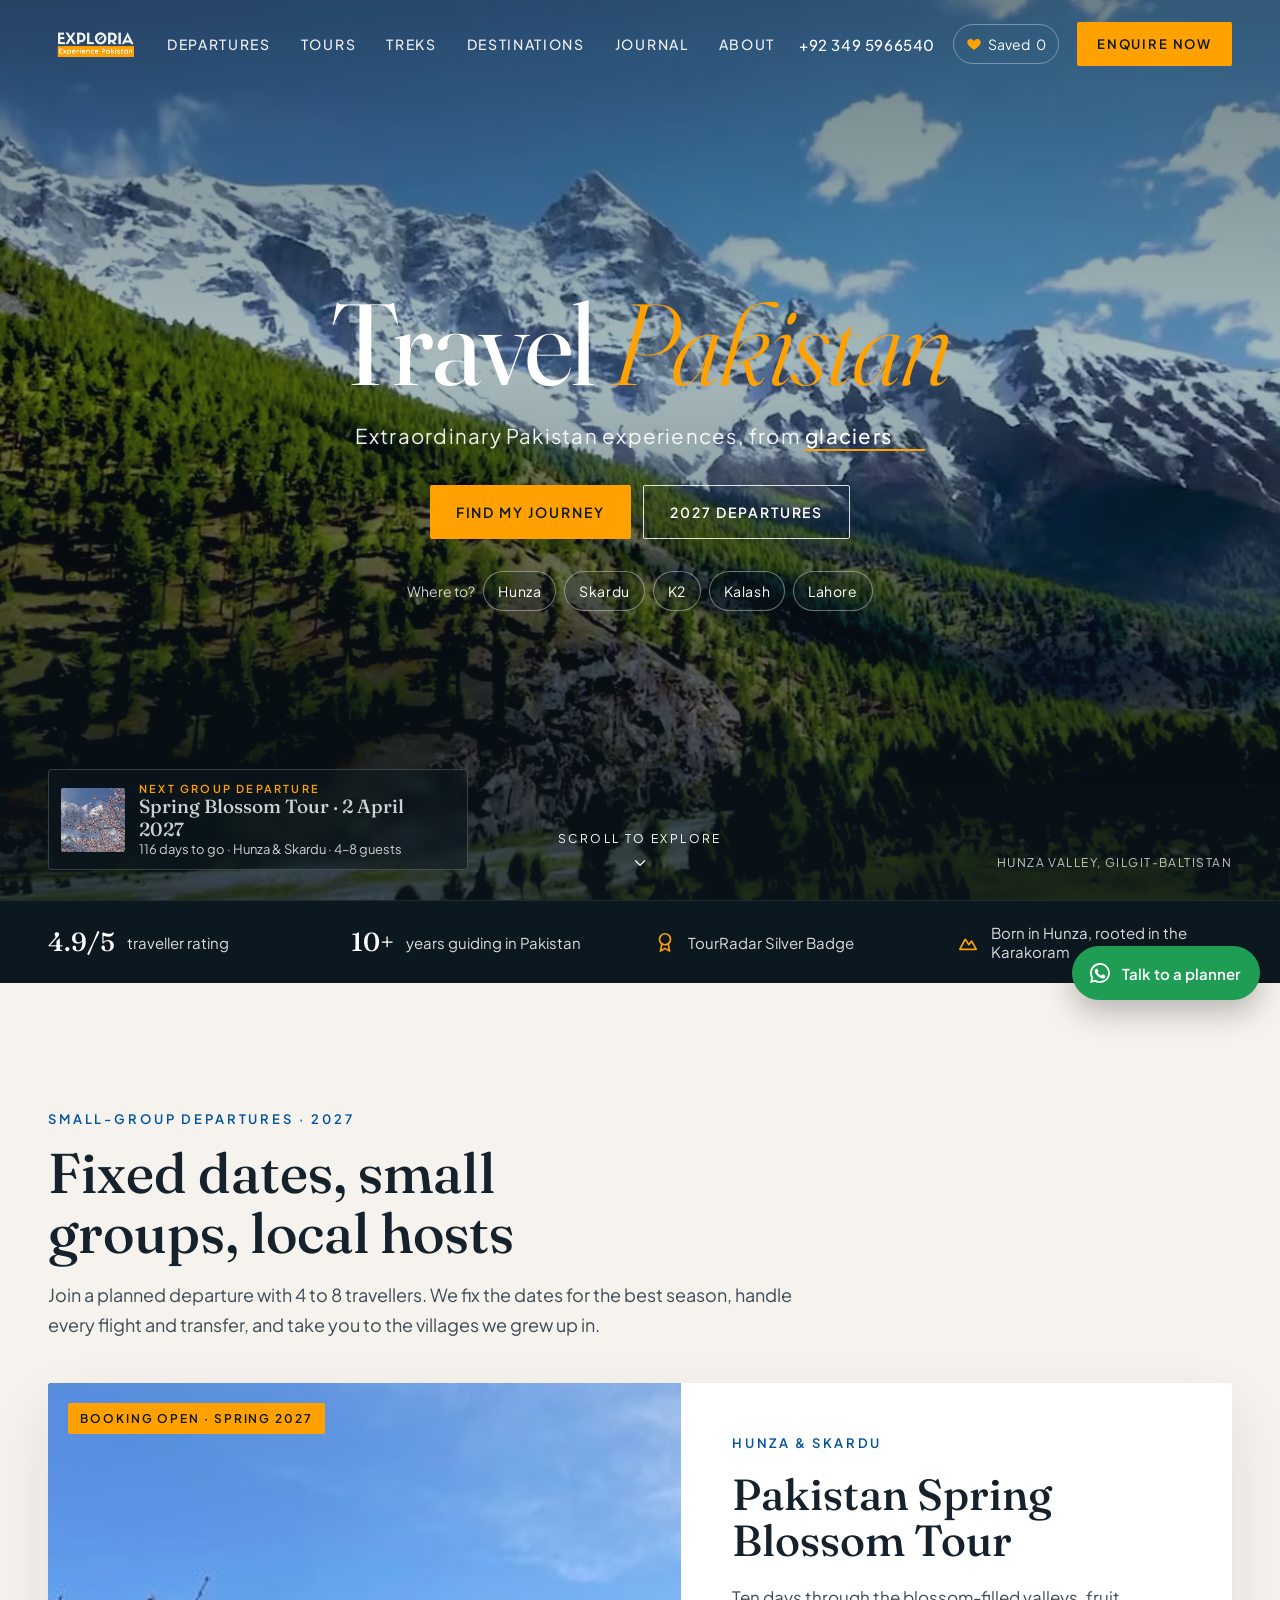
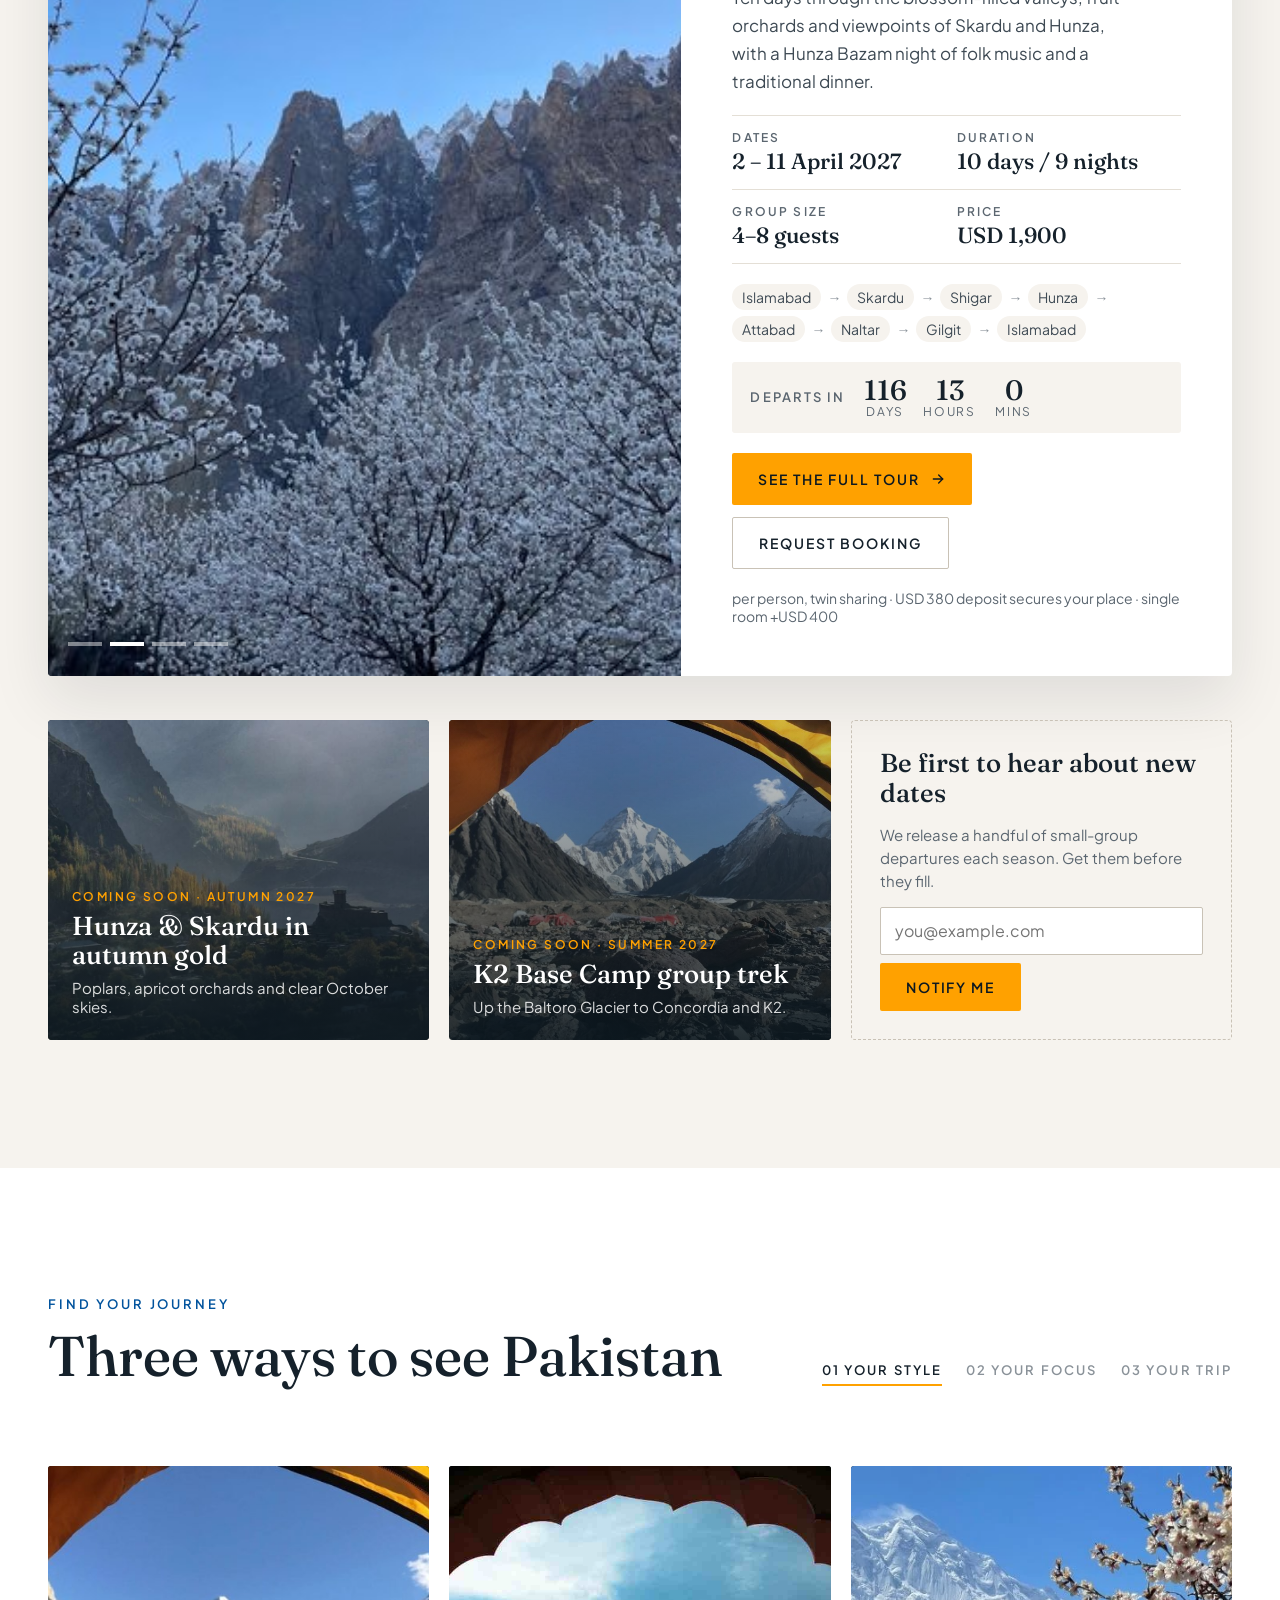
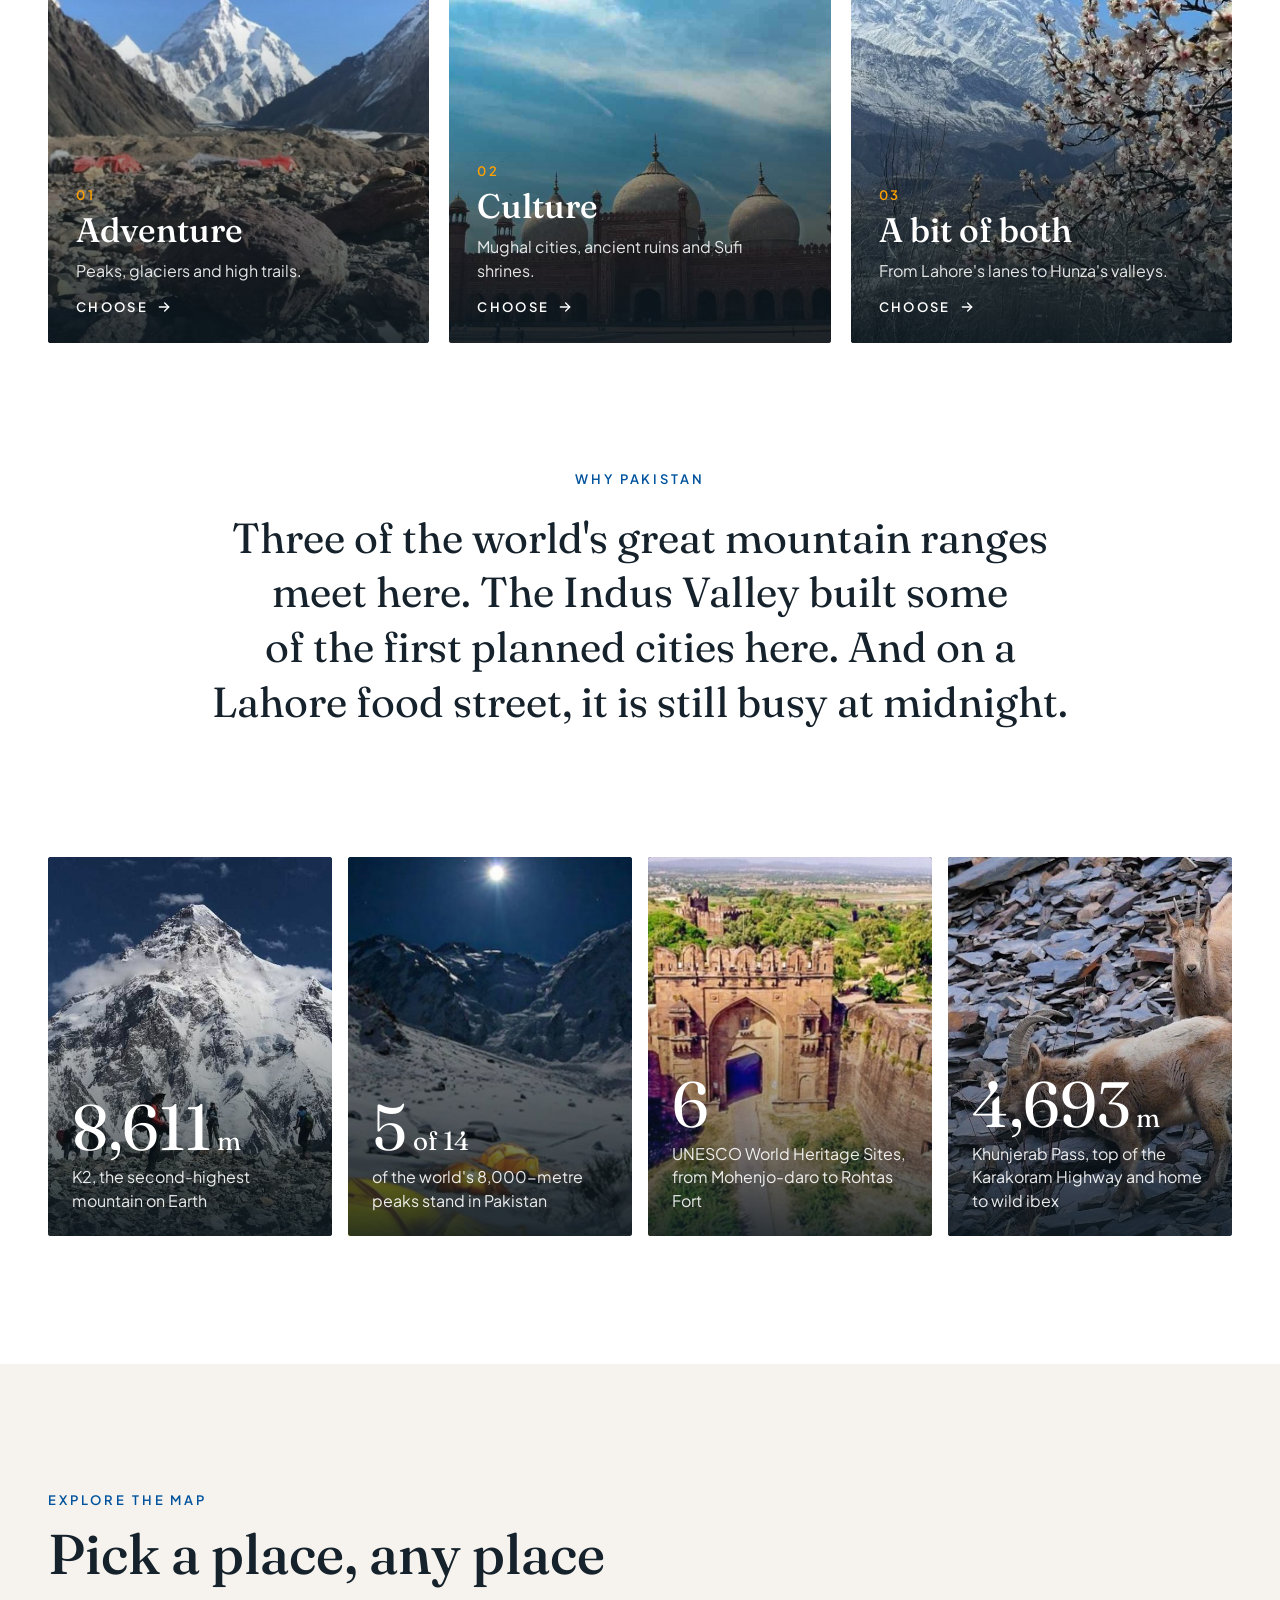
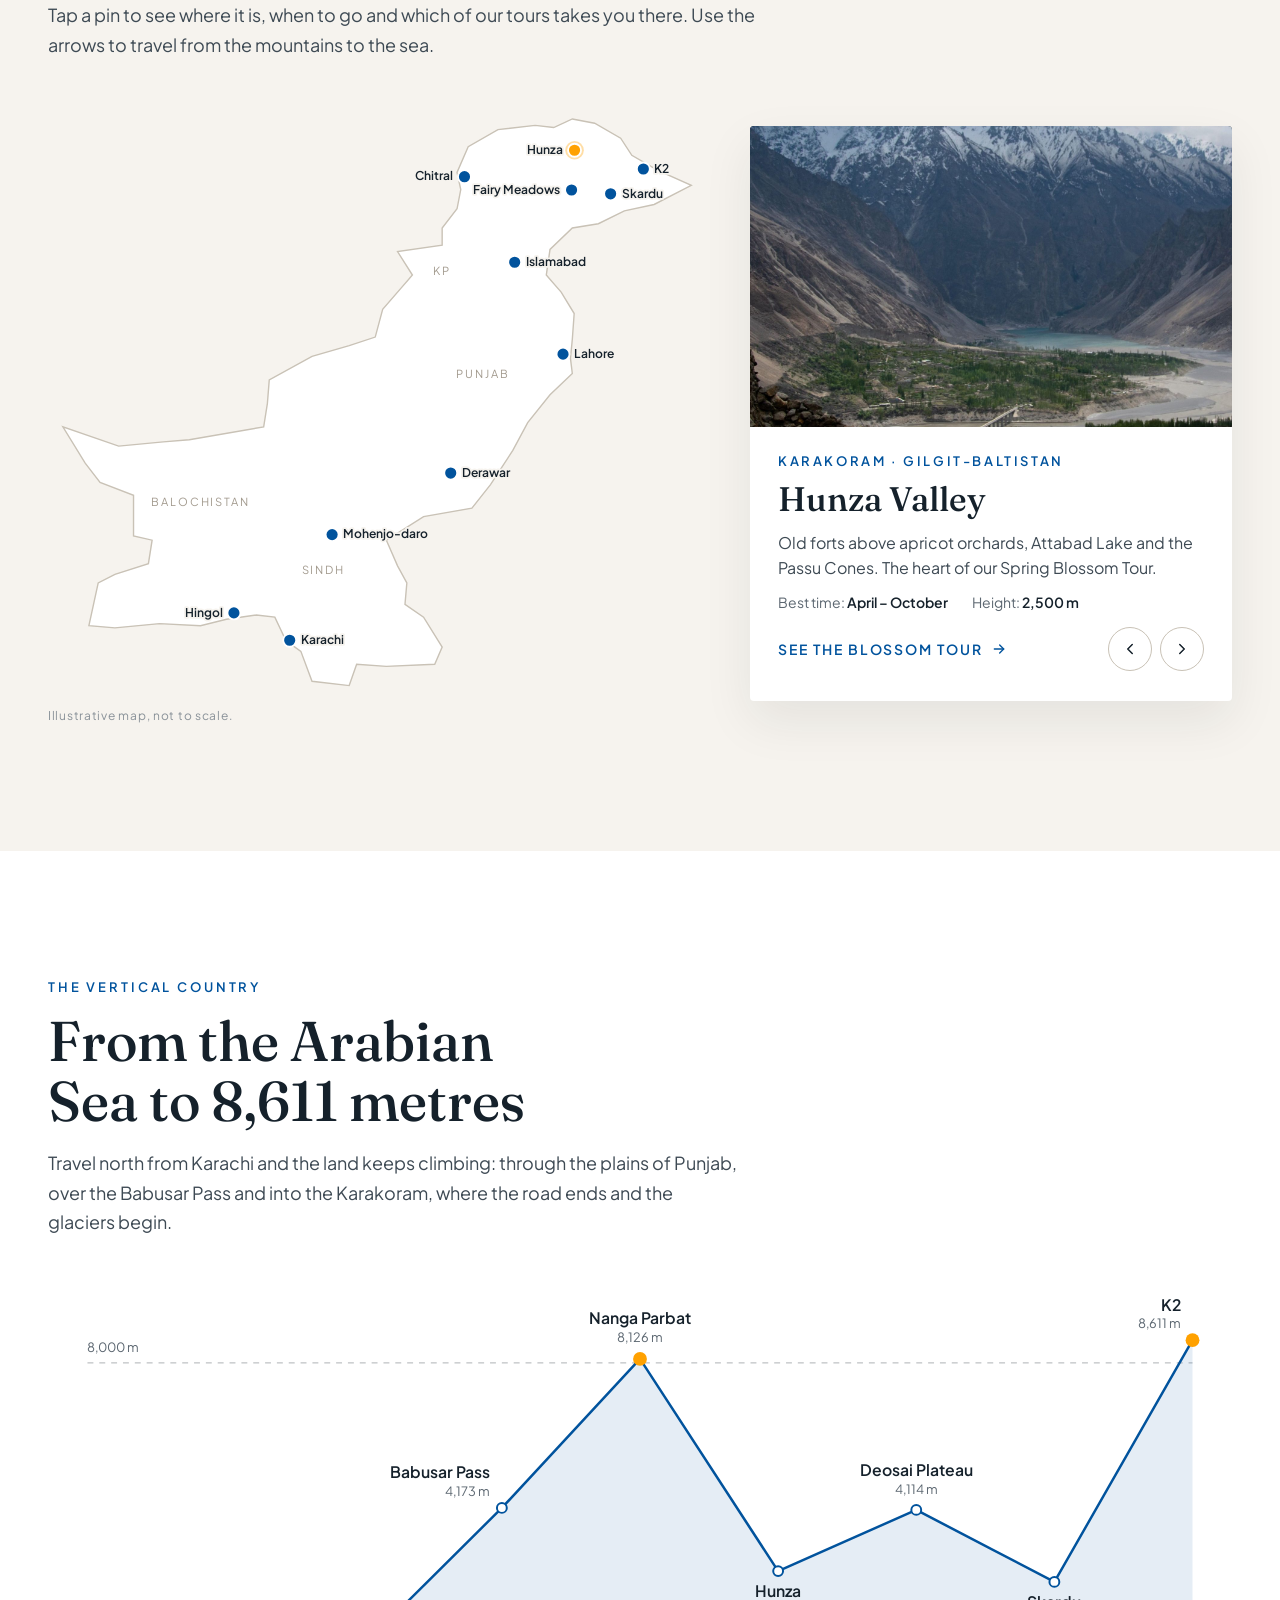
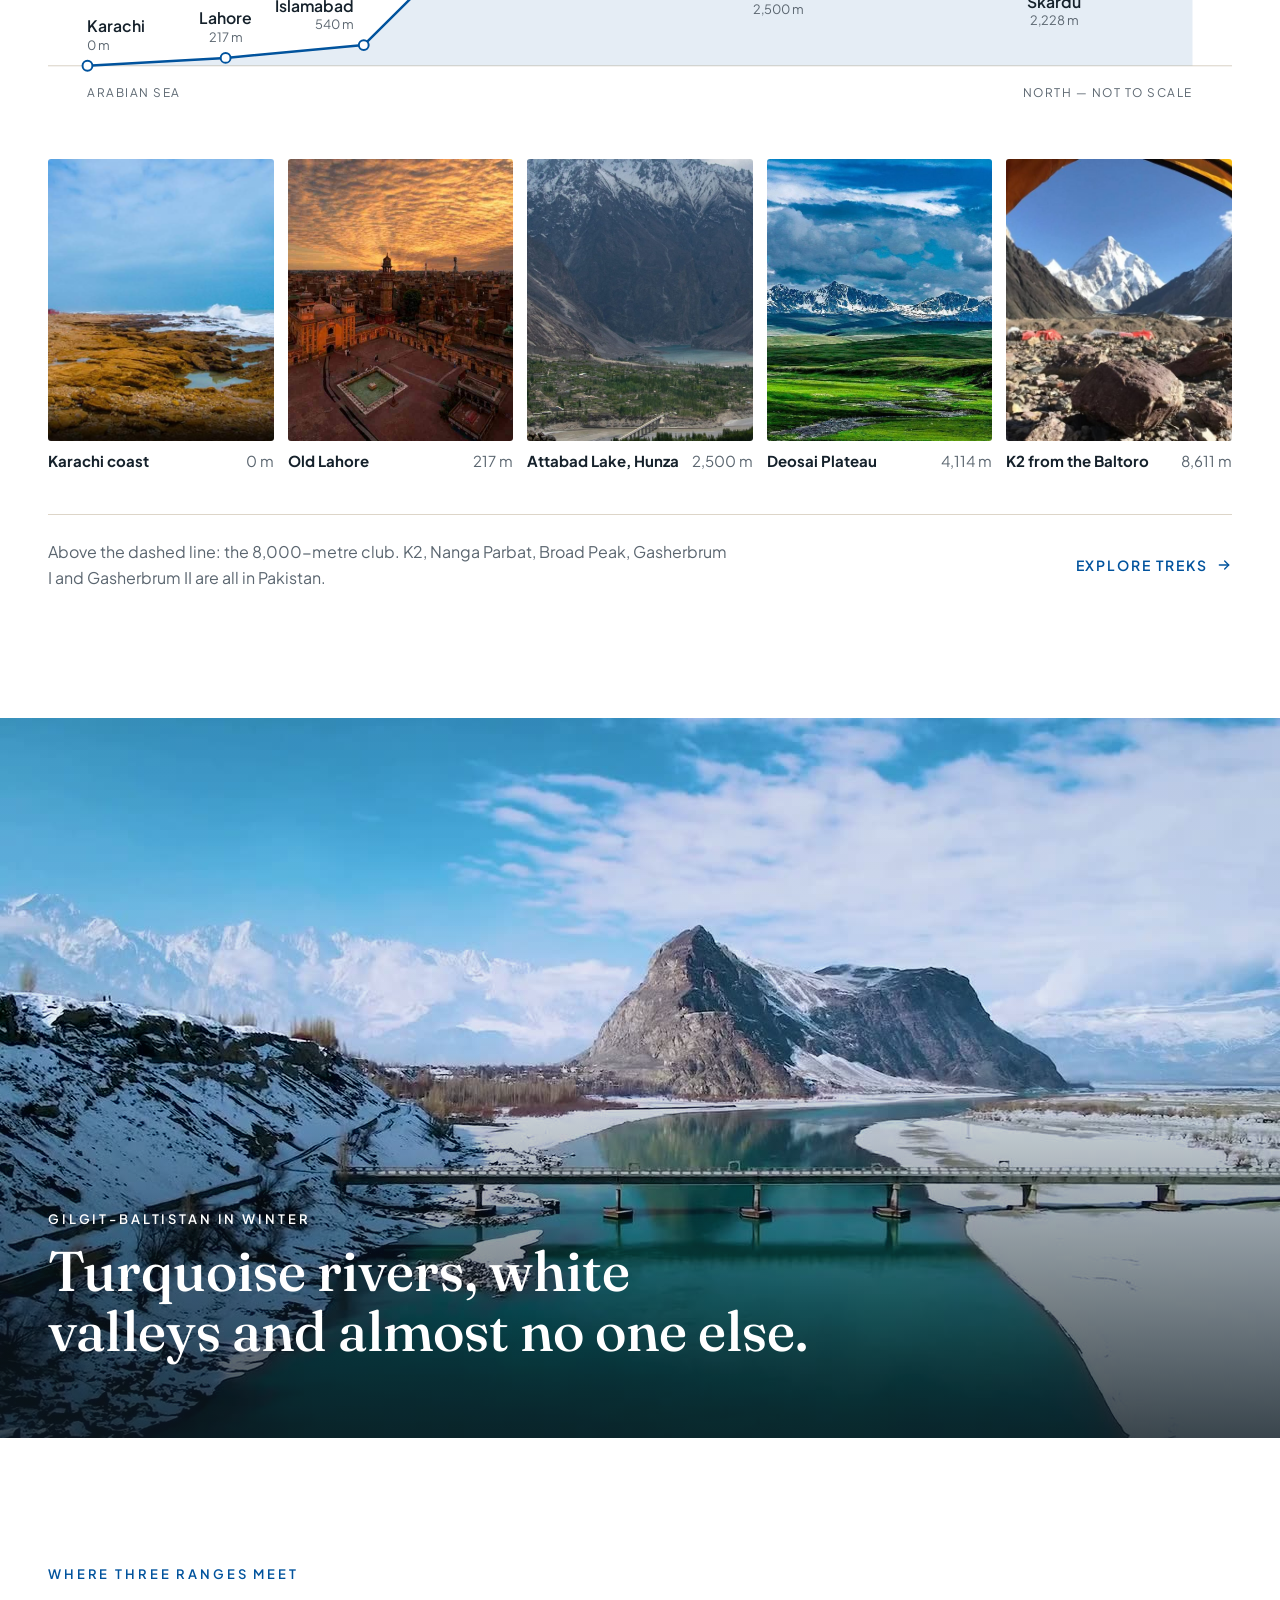
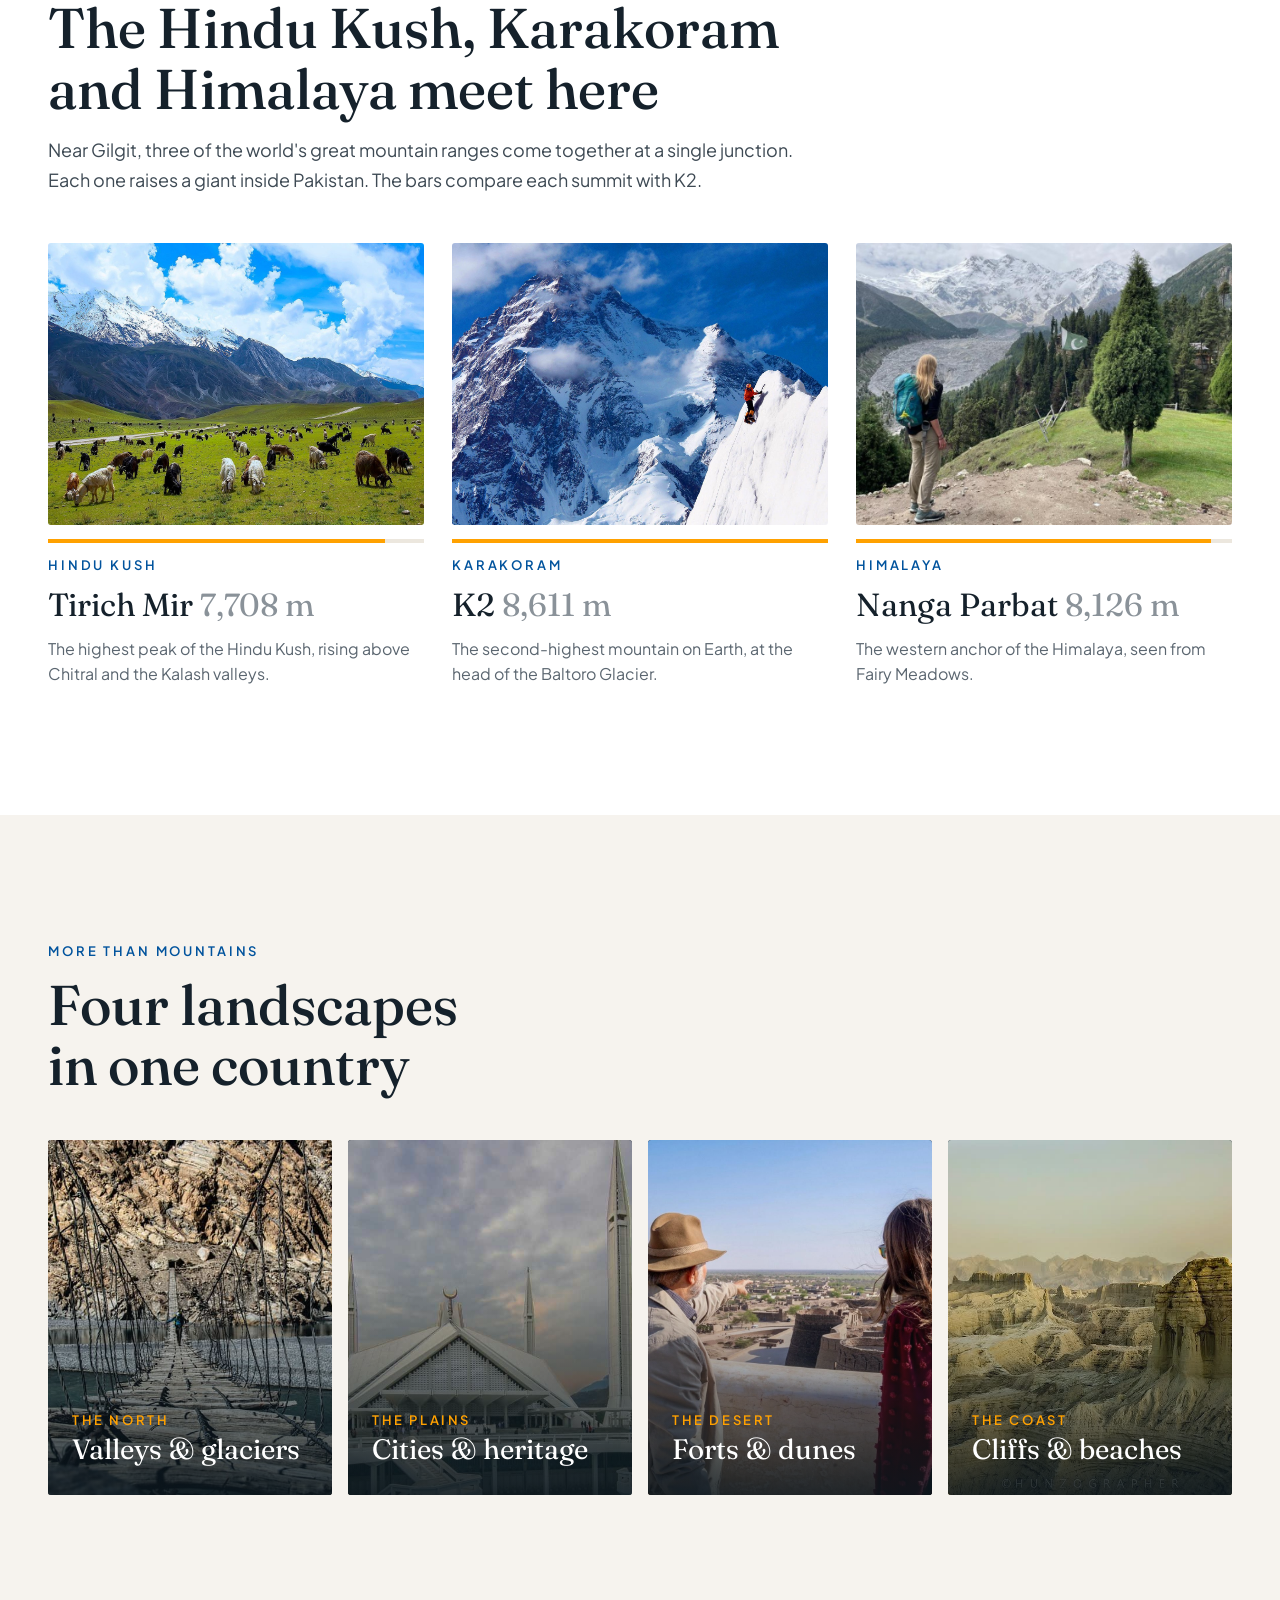
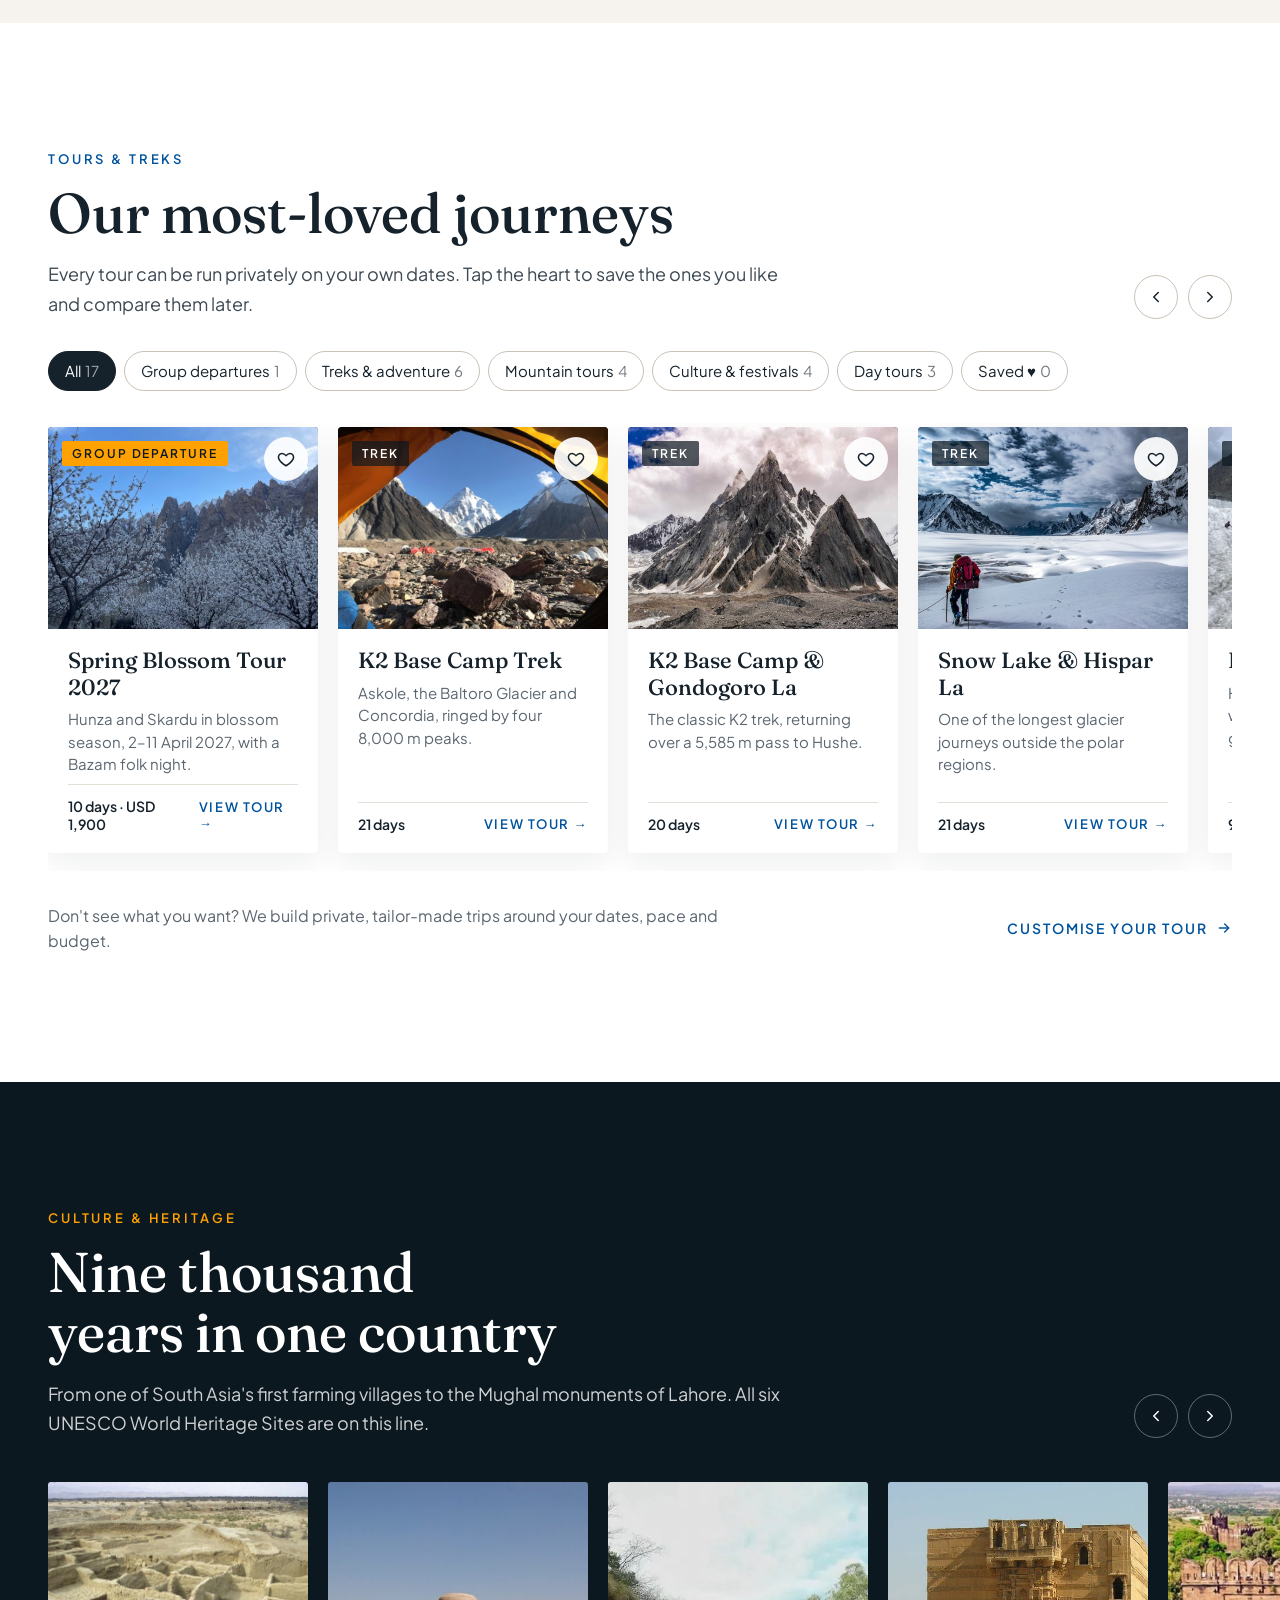
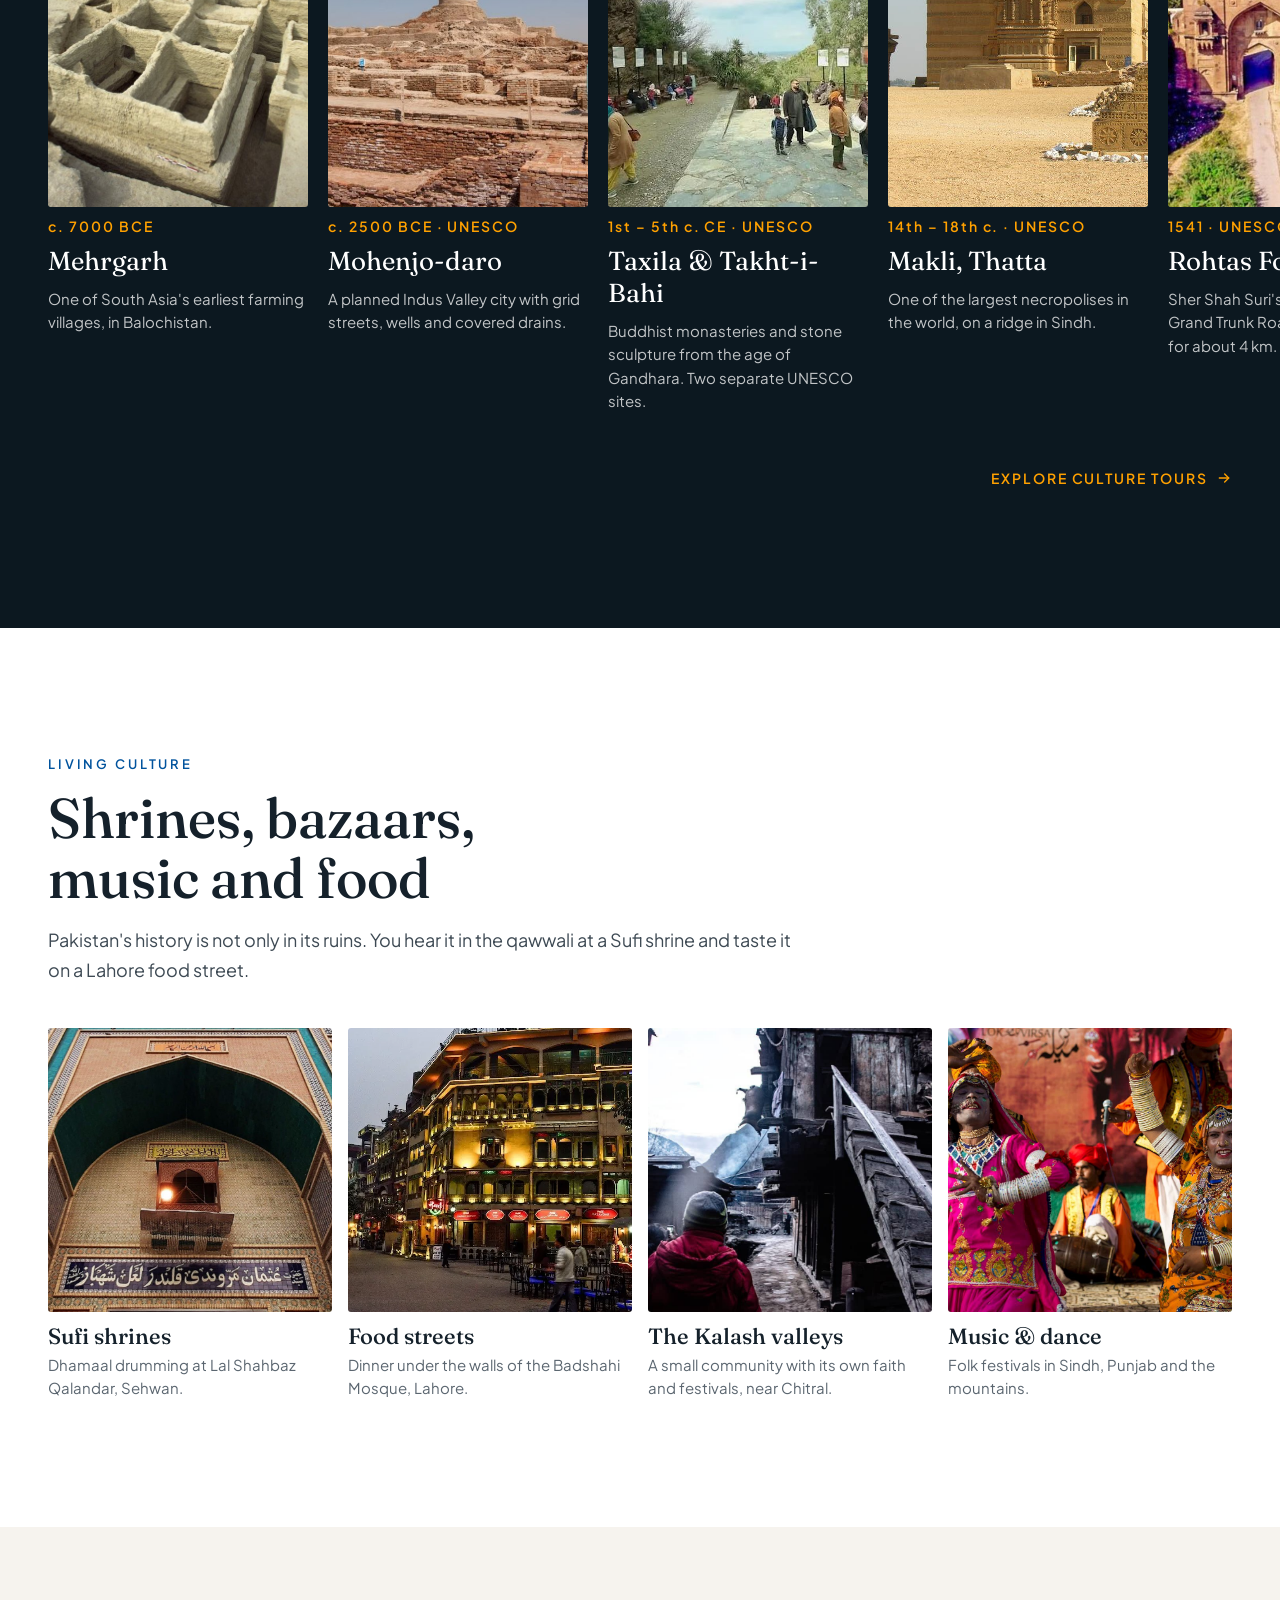
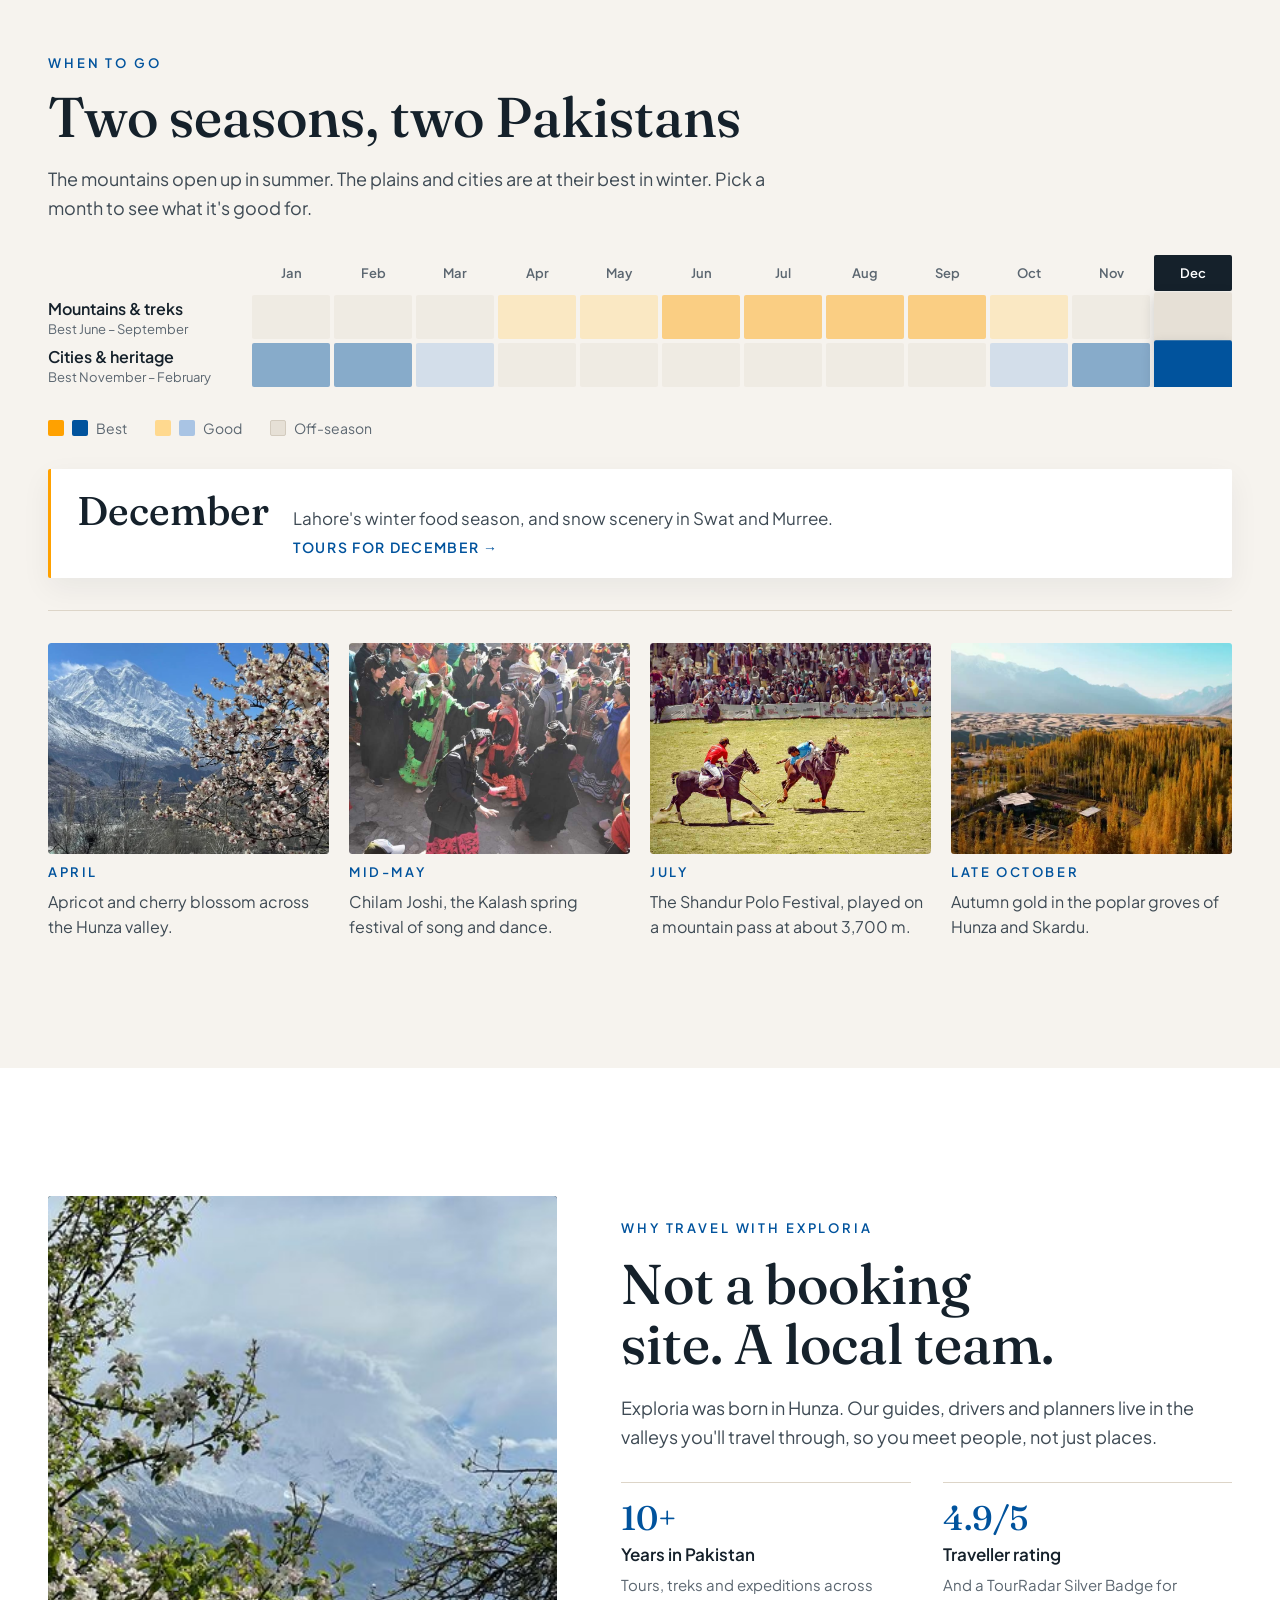
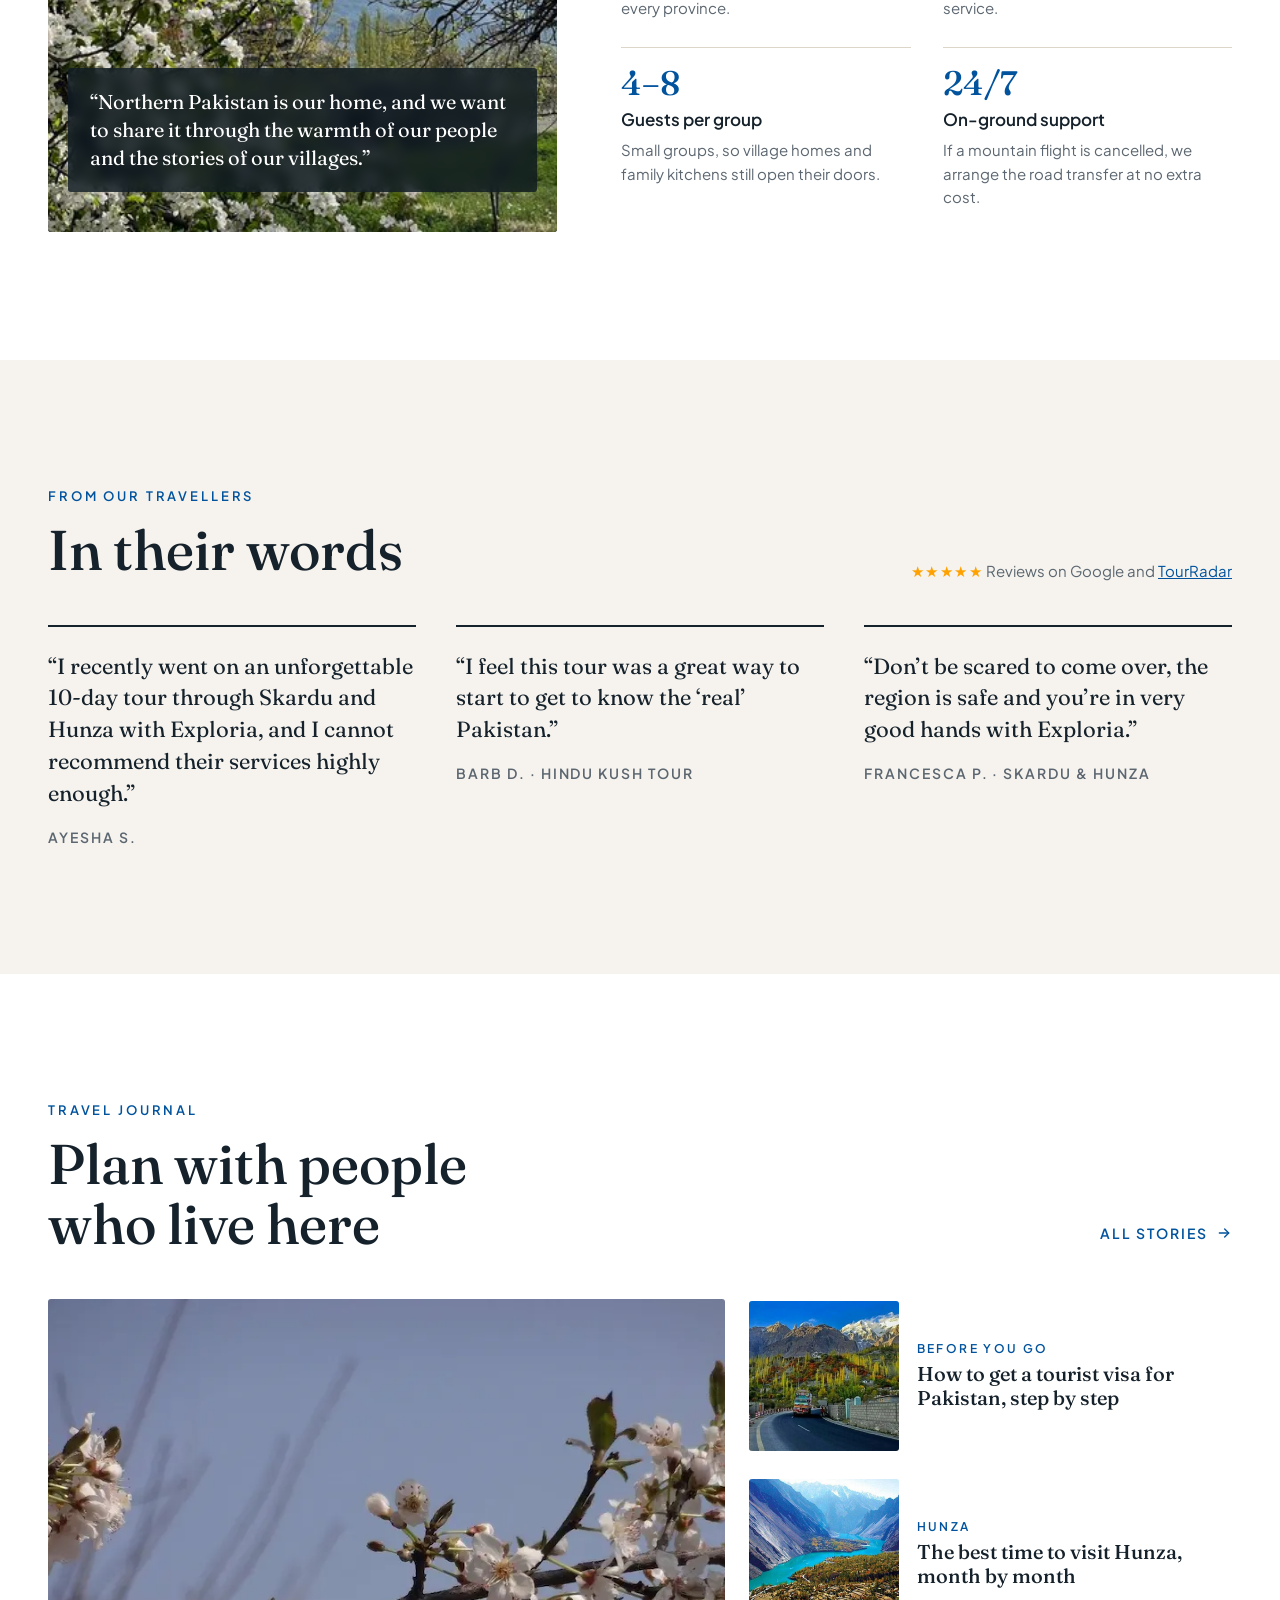
==== commit 67e8e7c0: "Bring back the hero buttons and Where-to chips Replaces the hero search bar with the earlier Find my" ====
--- a/index.html
+++ b/index.html
@@ -72,20 +72,18 @@
   <div class="hero-in">
     <h1>Travel <em>Pakistan</em></h1>
     <p class="sub">Extraordinary Pakistan experiences, from <b id="heroWord">mountains</b></p>
-    <form class="hsearch" id="heroSearch" role="search" aria-label="Find a trip">
-      <label><span>Where</span><select id="hsWhere"></select></label>
-      <label><span>When</span><select id="hsWhen"></select></label>
-      <label><span>Trip type</span><select id="hsType">
-        <option value="all">Any trip</option>
-        <option value="group">Group departures</option>
-        <option value="trek">Treks &amp; adventure</option>
-        <option value="mountain">Mountain tours</option>
-        <option value="culture">Culture &amp; festivals</option>
-        <option value="day">Day tours</option>
-      </select></label>
-      <button class="btn btn-primary" type="submit"><svg width="18" height="18" viewBox="0 0 24 24" fill="none" stroke="currentColor" stroke-width="2.2" stroke-linecap="round" aria-hidden="true"><circle cx="11" cy="11" r="7"/><path d="m20 20-3.5-3.5"/></svg> Find trips</button>
-    </form>
-    <a class="hero-alt" href="#journey">Not sure yet? Find your journey in three taps →</a>
+    <div class="hero-btns">
+      <a class="btn btn-primary" href="#journey">Find my journey</a>
+      <a class="btn btn-line" href="#departures">2027 departures</a>
+    </div>
+    <div class="where" aria-label="Jump to a destination">
+      <span>Where to?</span>
+      <button type="button" class="chip-dark" data-place="hunza">Hunza</button>
+      <button type="button" class="chip-dark" data-place="skardu">Skardu</button>
+      <button type="button" class="chip-dark" data-place="k2">K2</button>
+      <button type="button" class="chip-dark" data-place="kalash">Kalash</button>
+      <button type="button" class="chip-dark" data-place="lahore">Lahore</button>
+    </div>
   </div>
   <a class="next-dep" href="/tours/spring-blossom-tour-2027">
     <img src="media/img/blossom-branch.jpg" alt="">
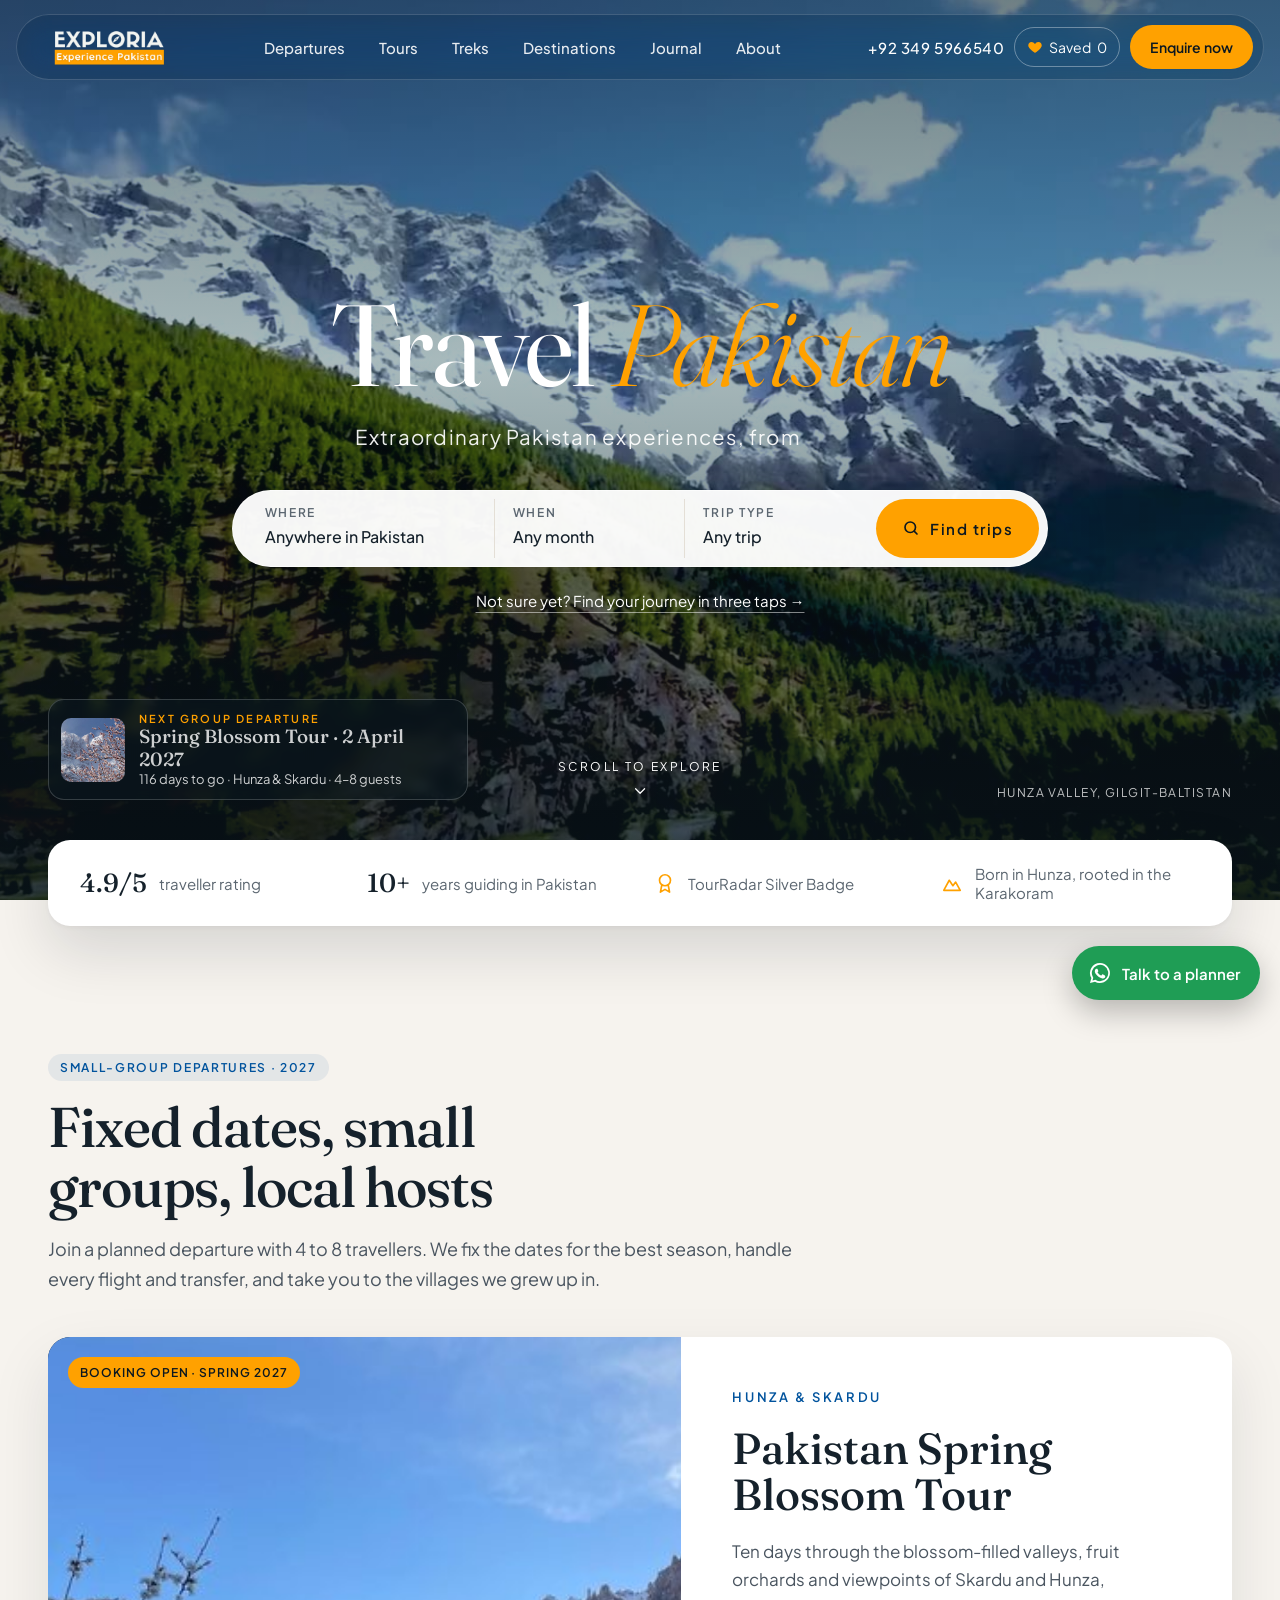
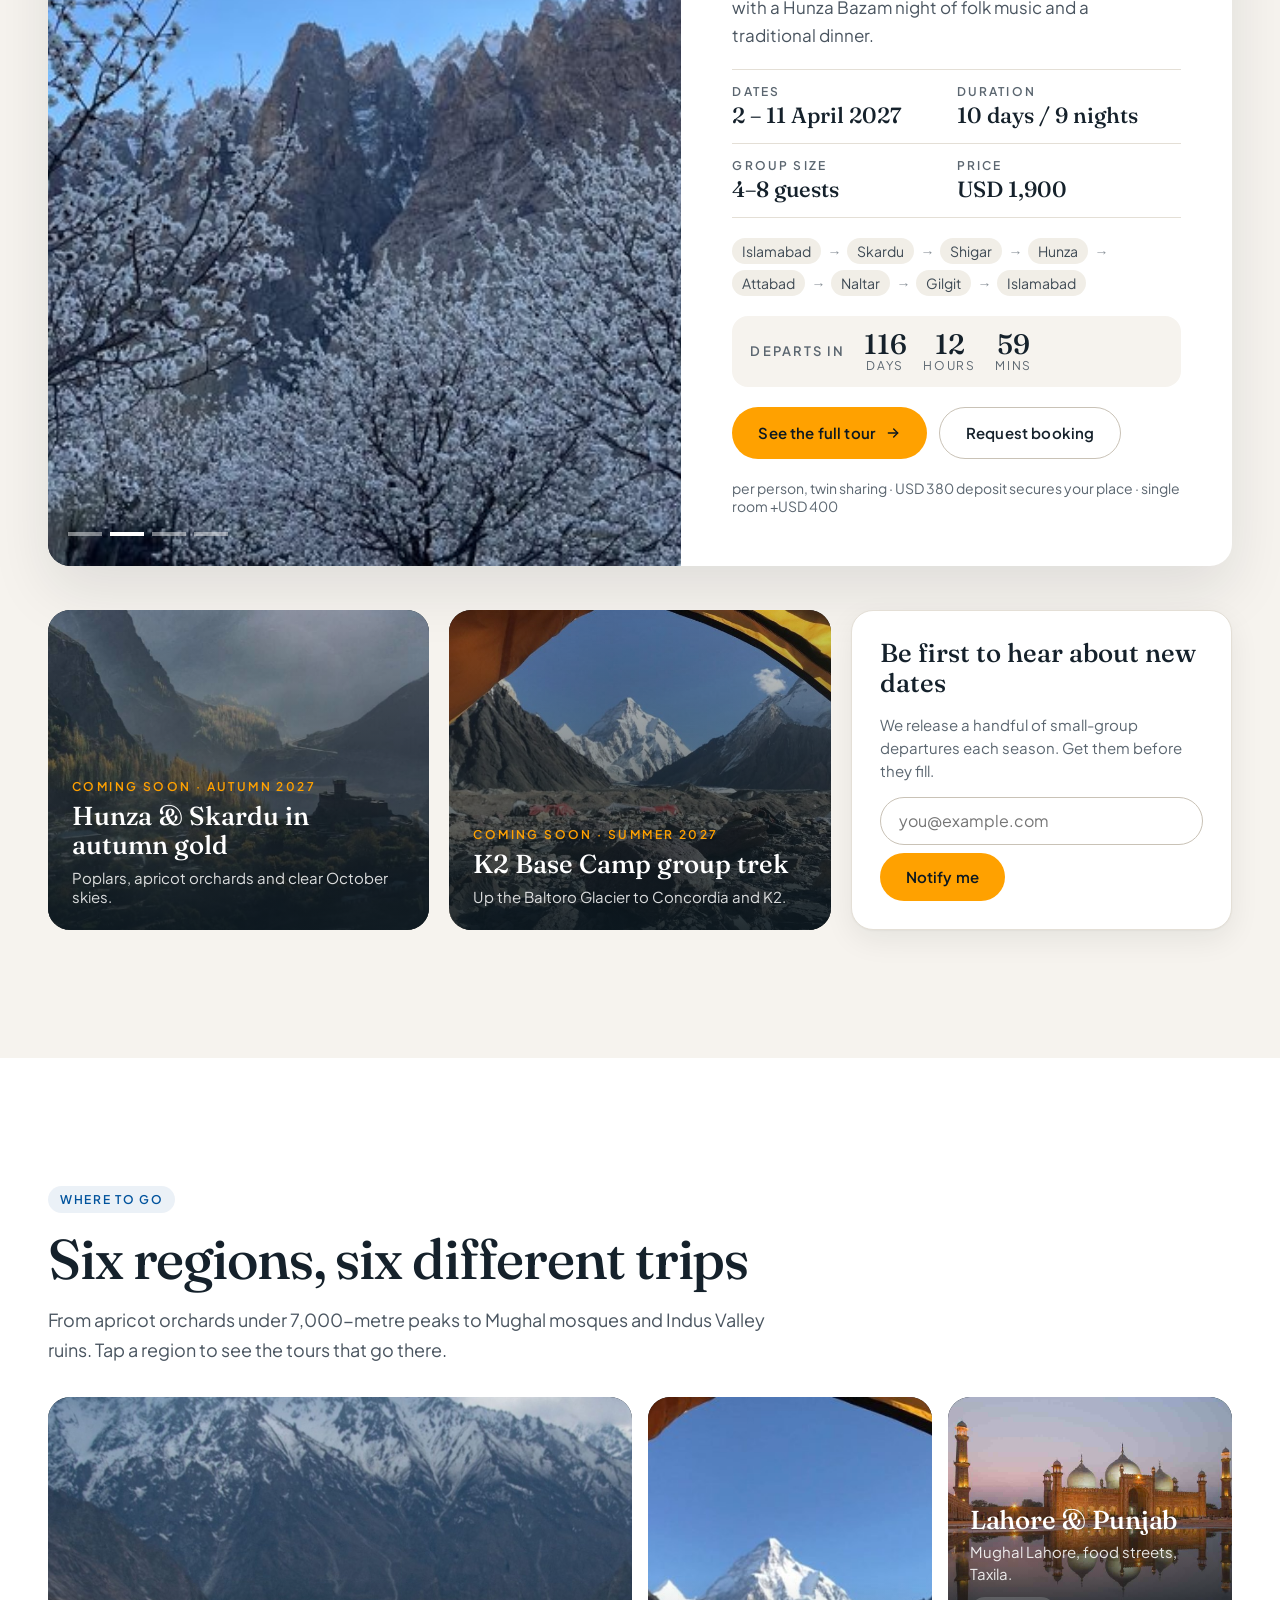
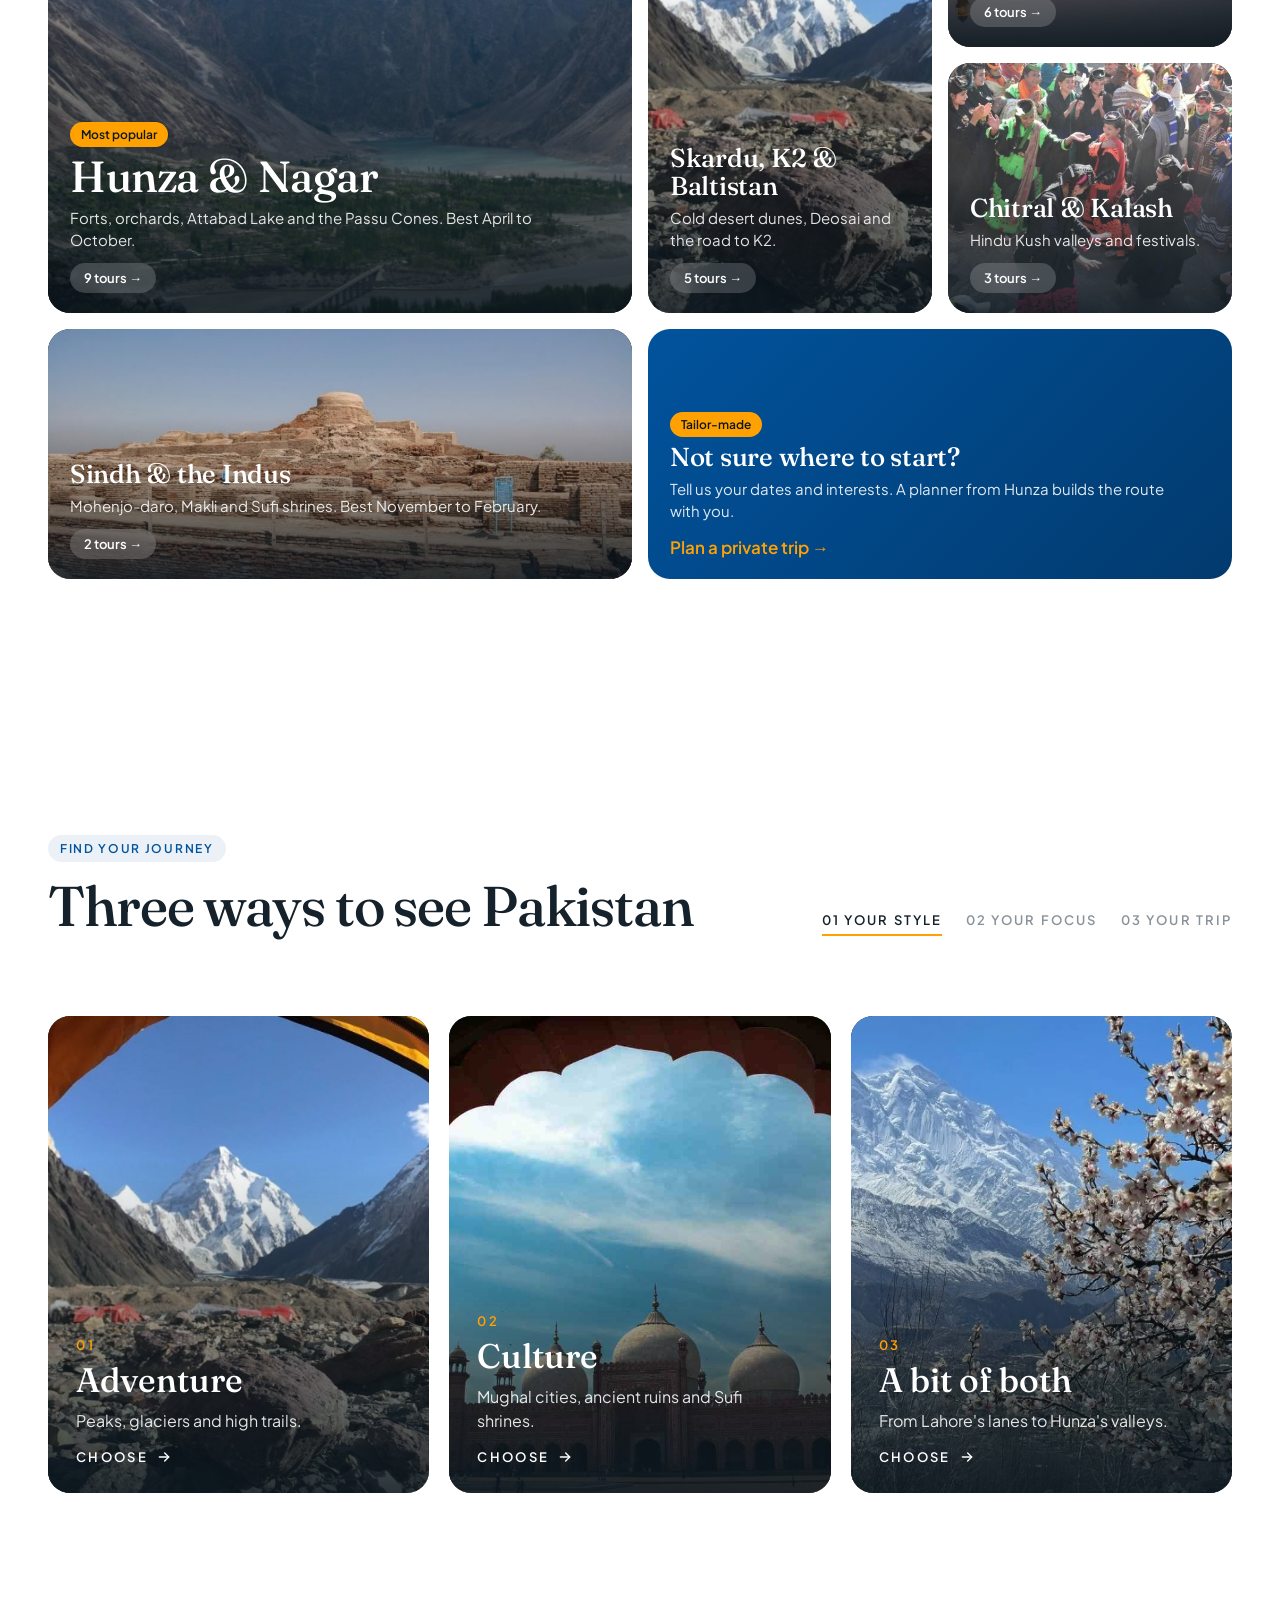
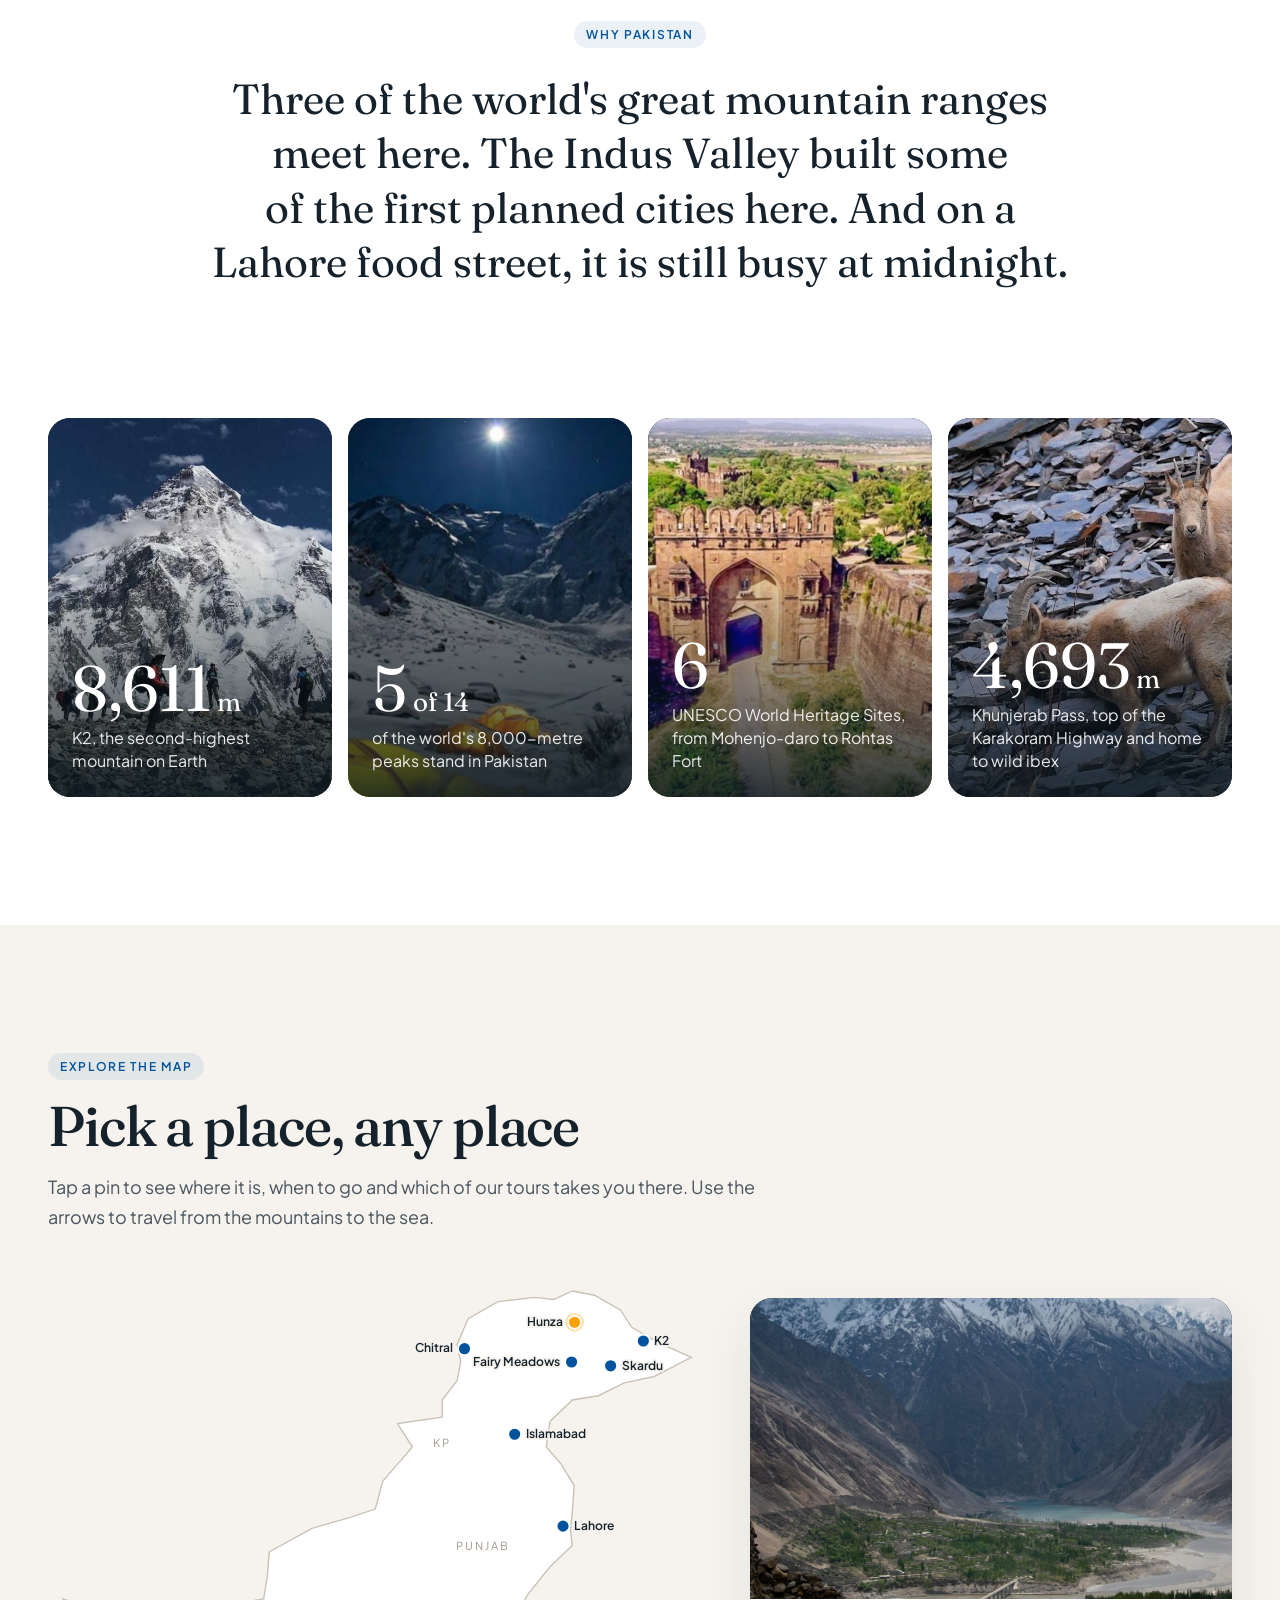
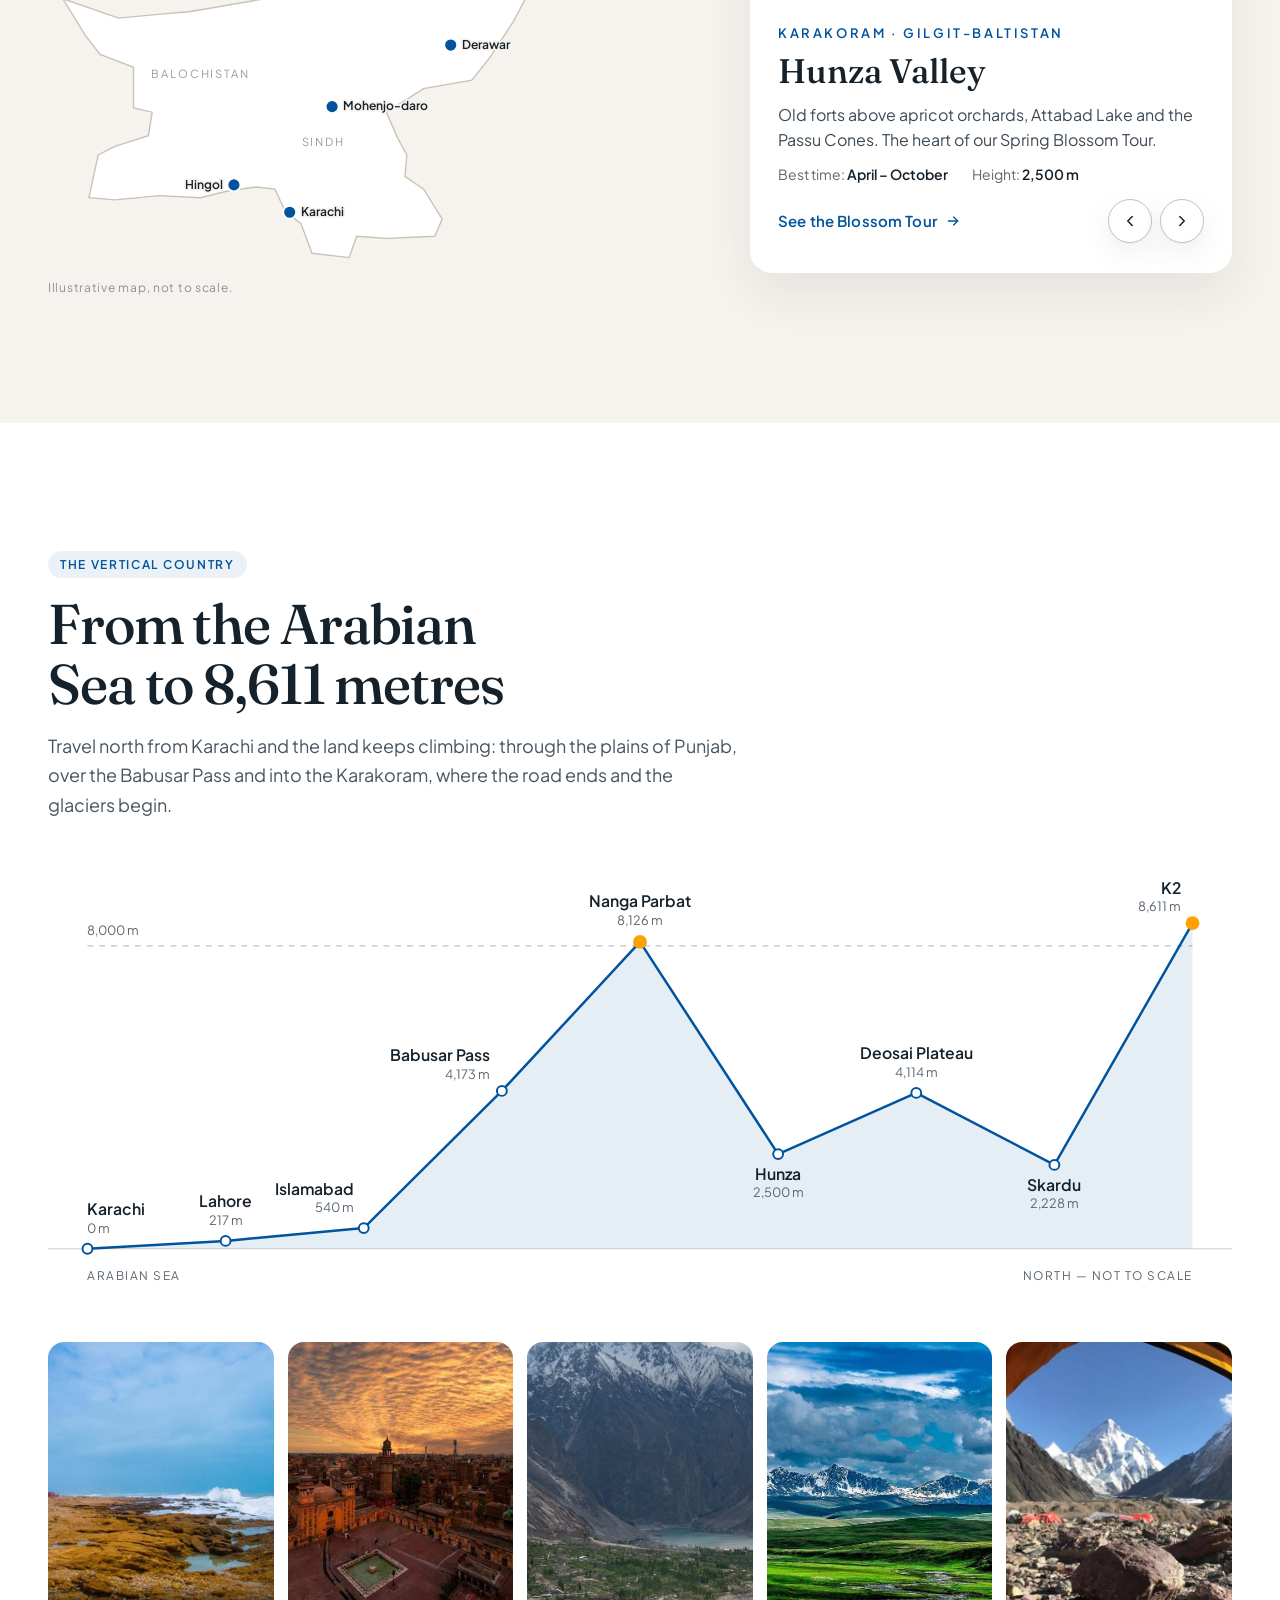
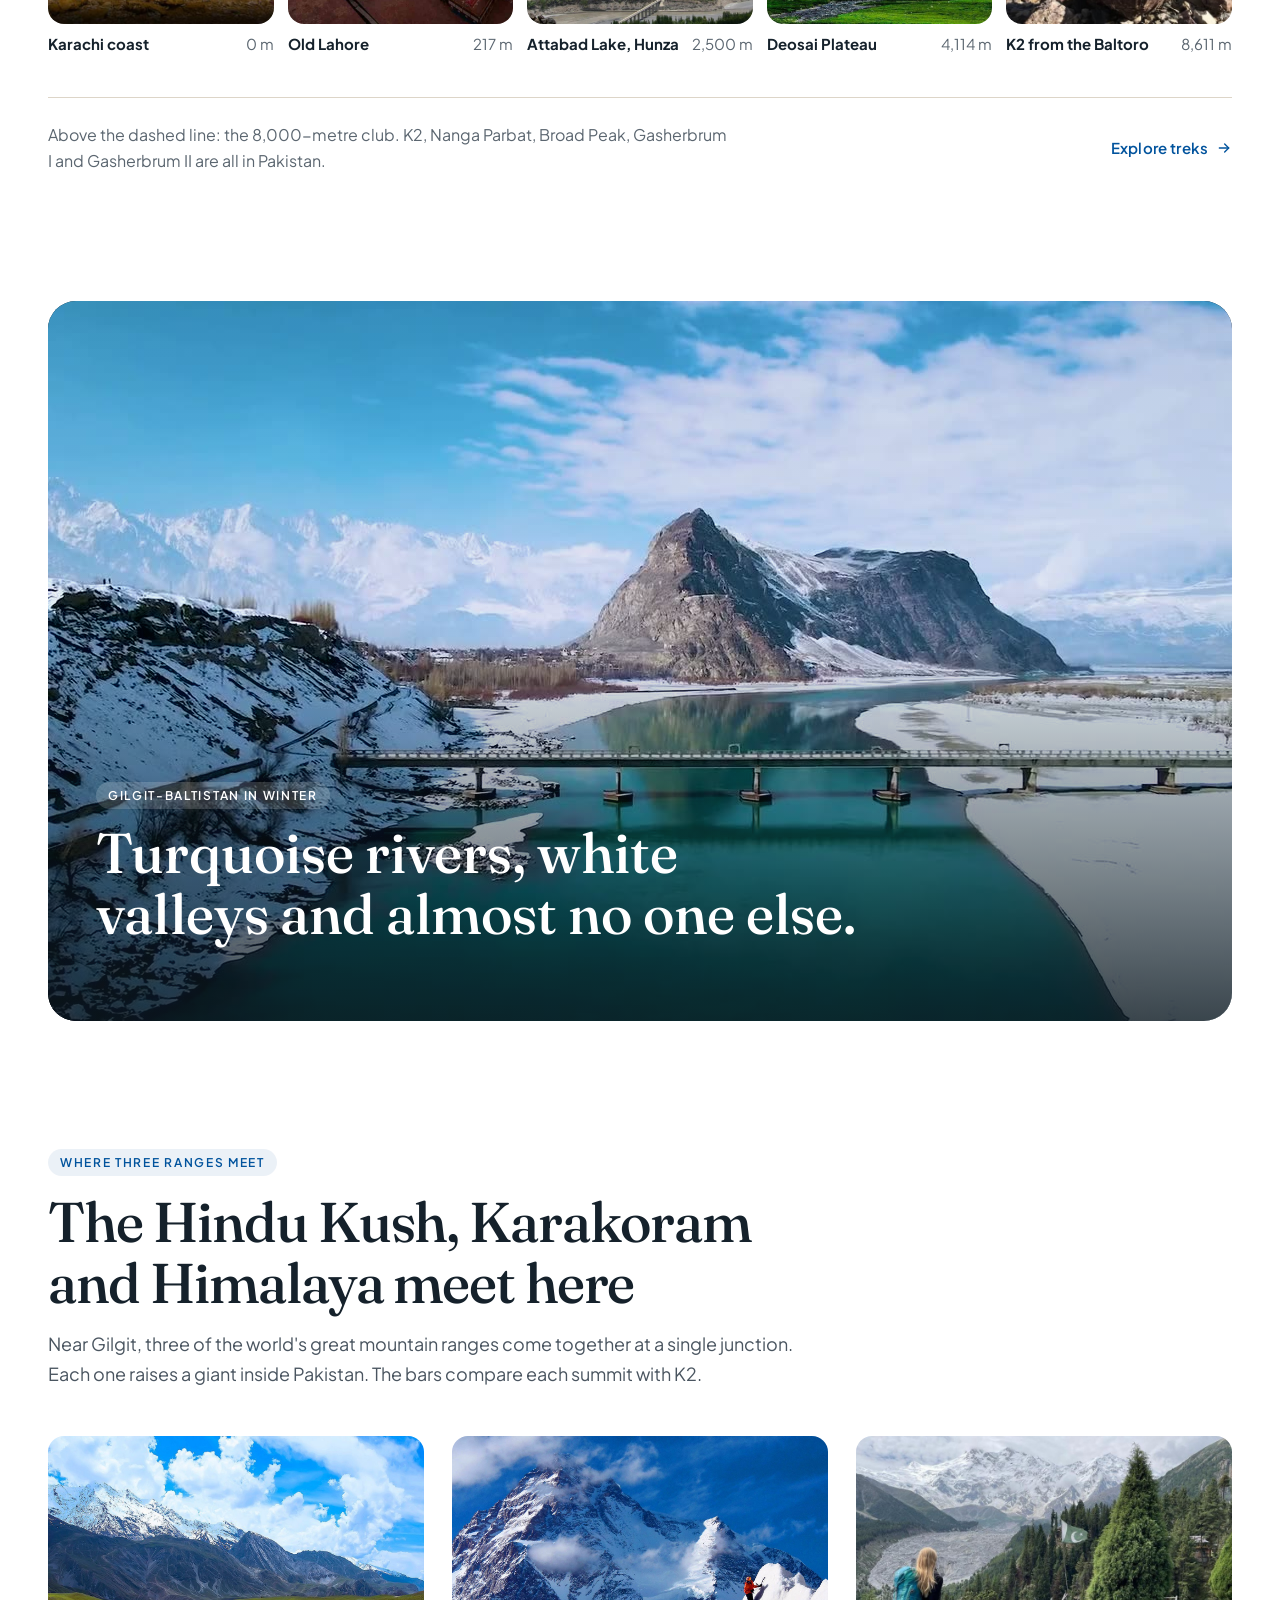
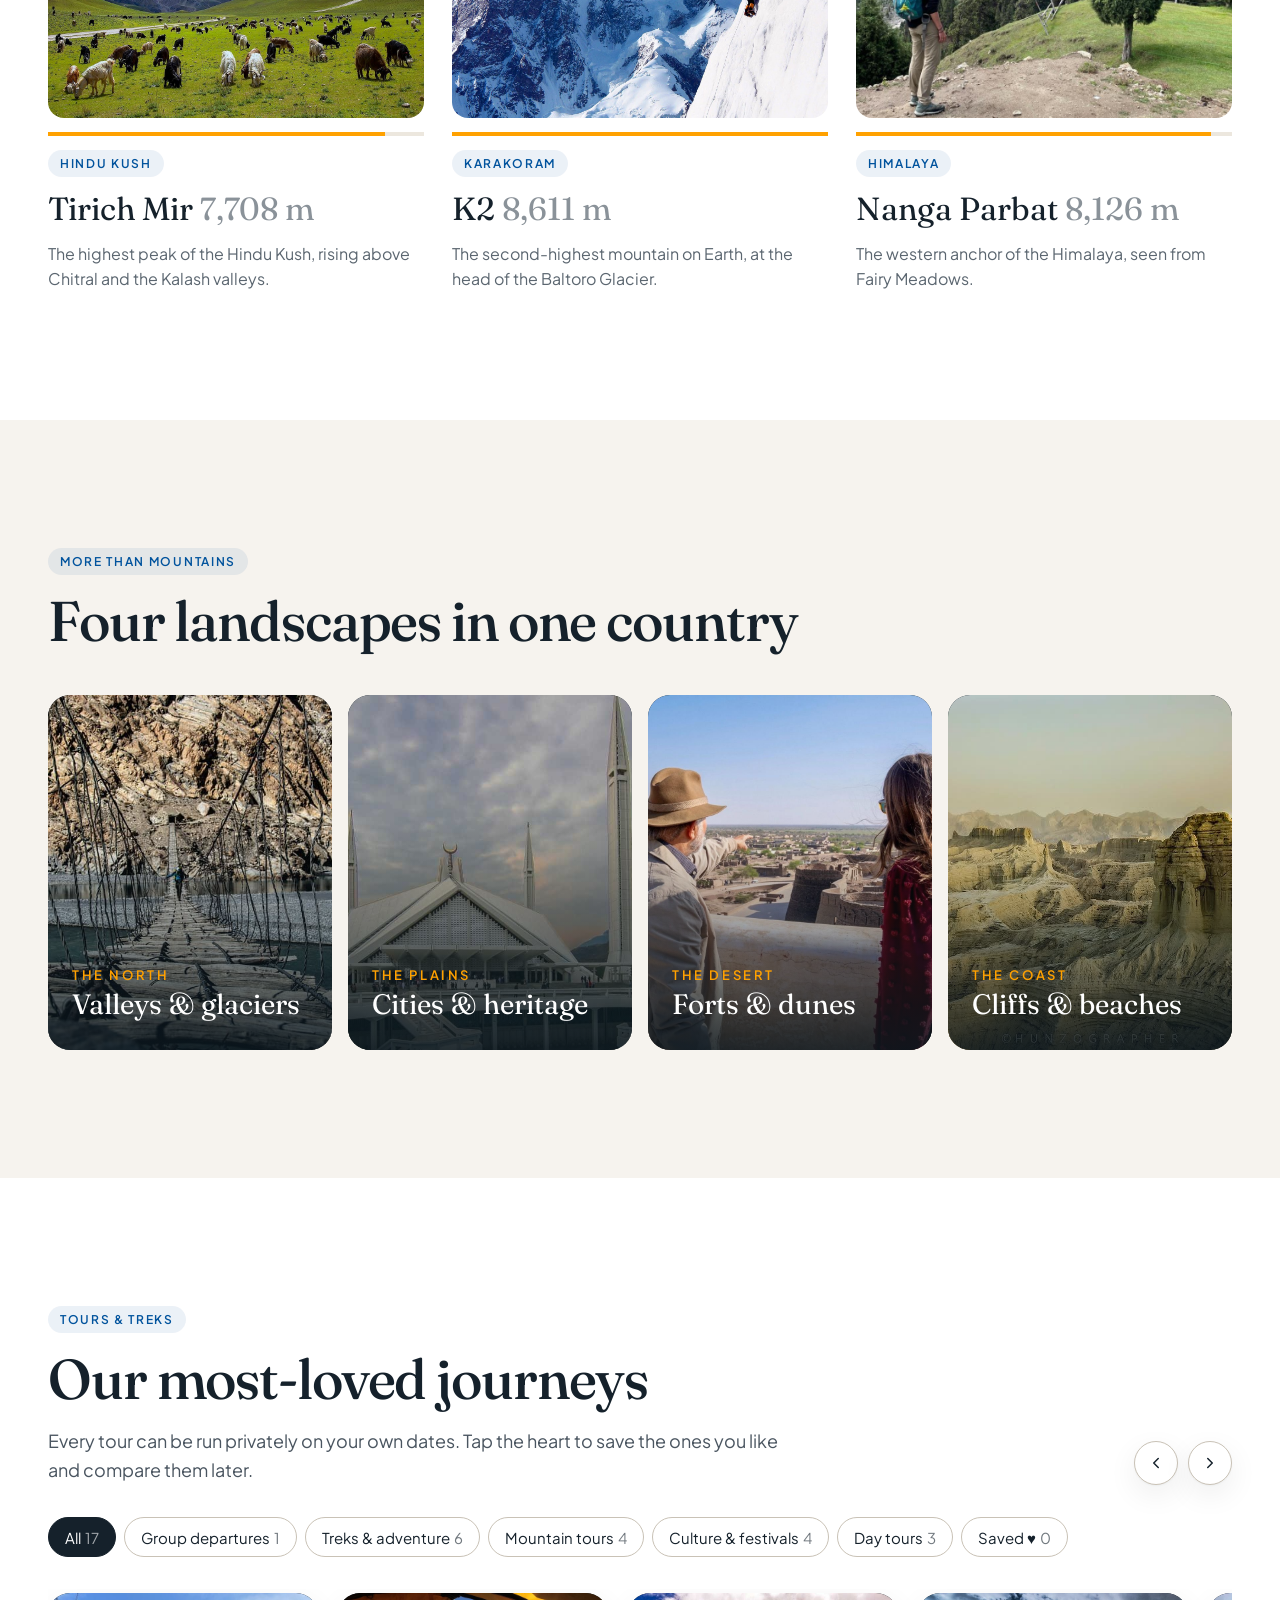
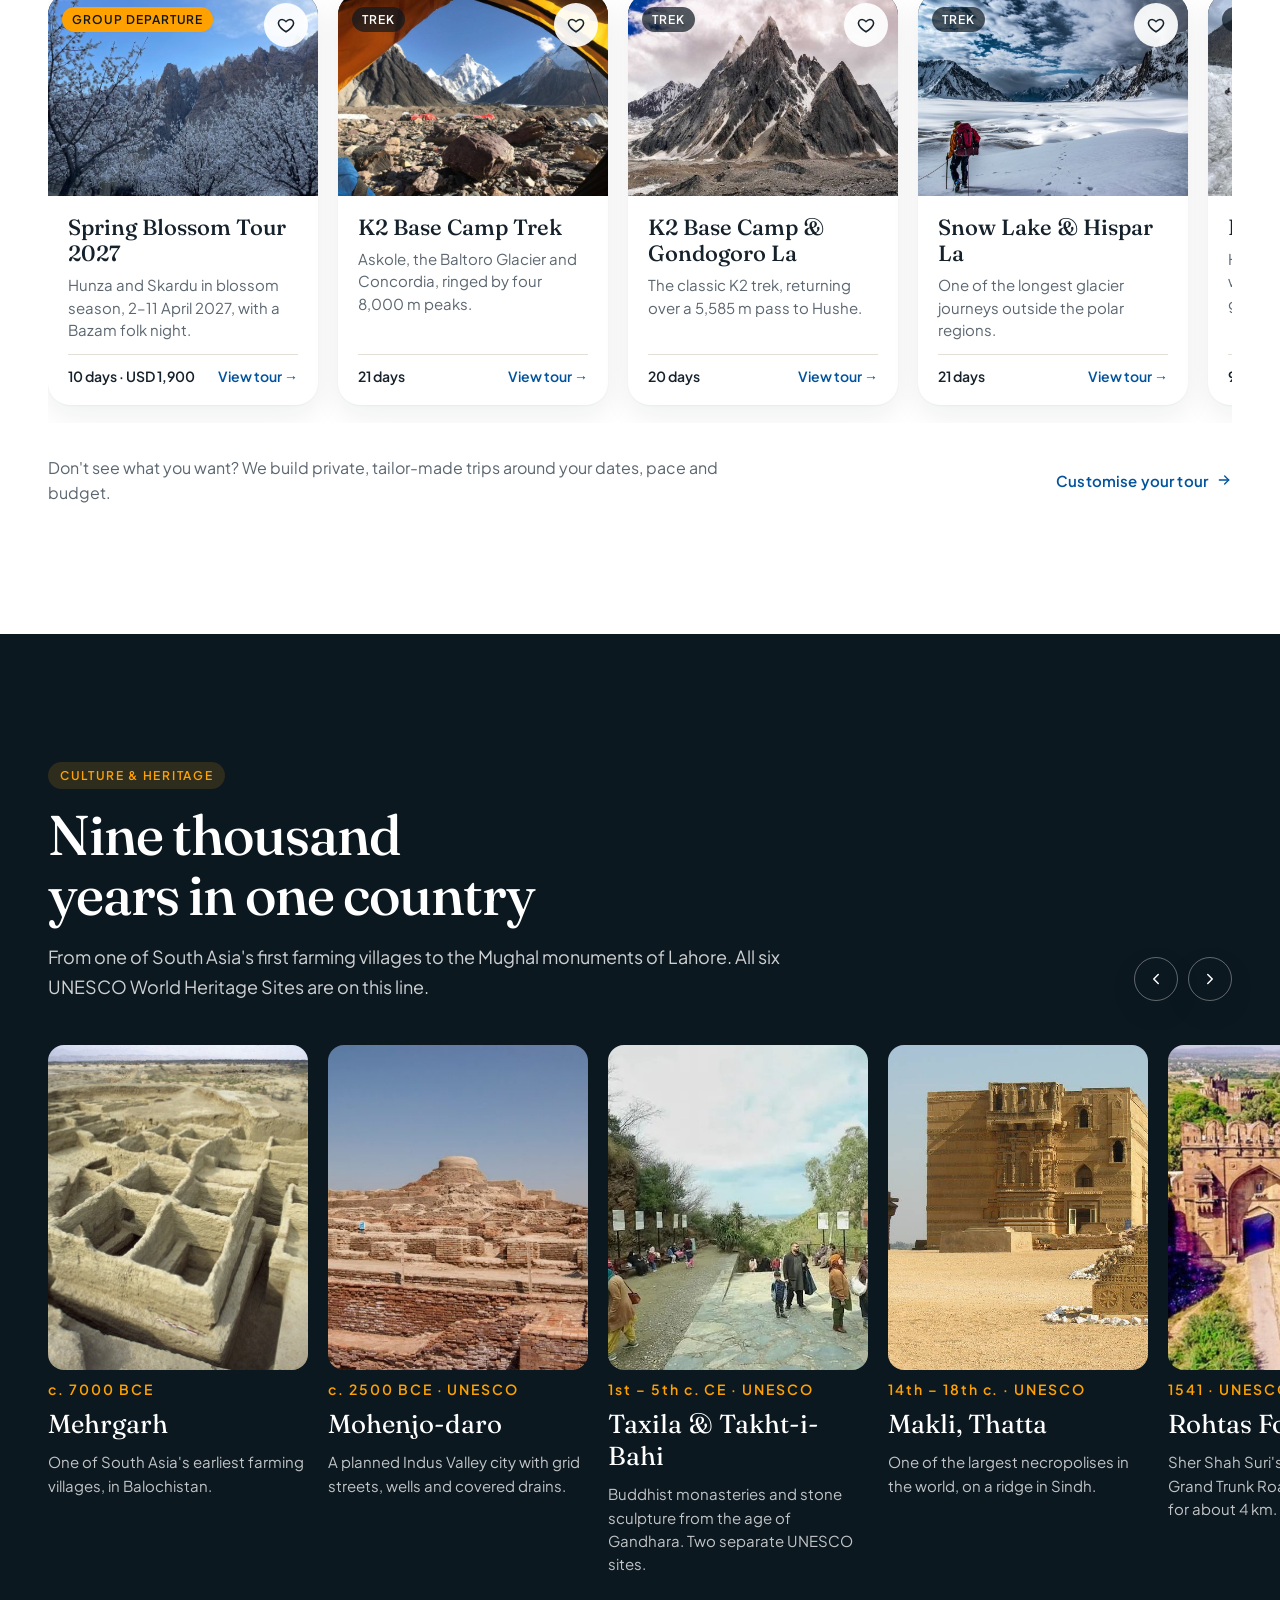
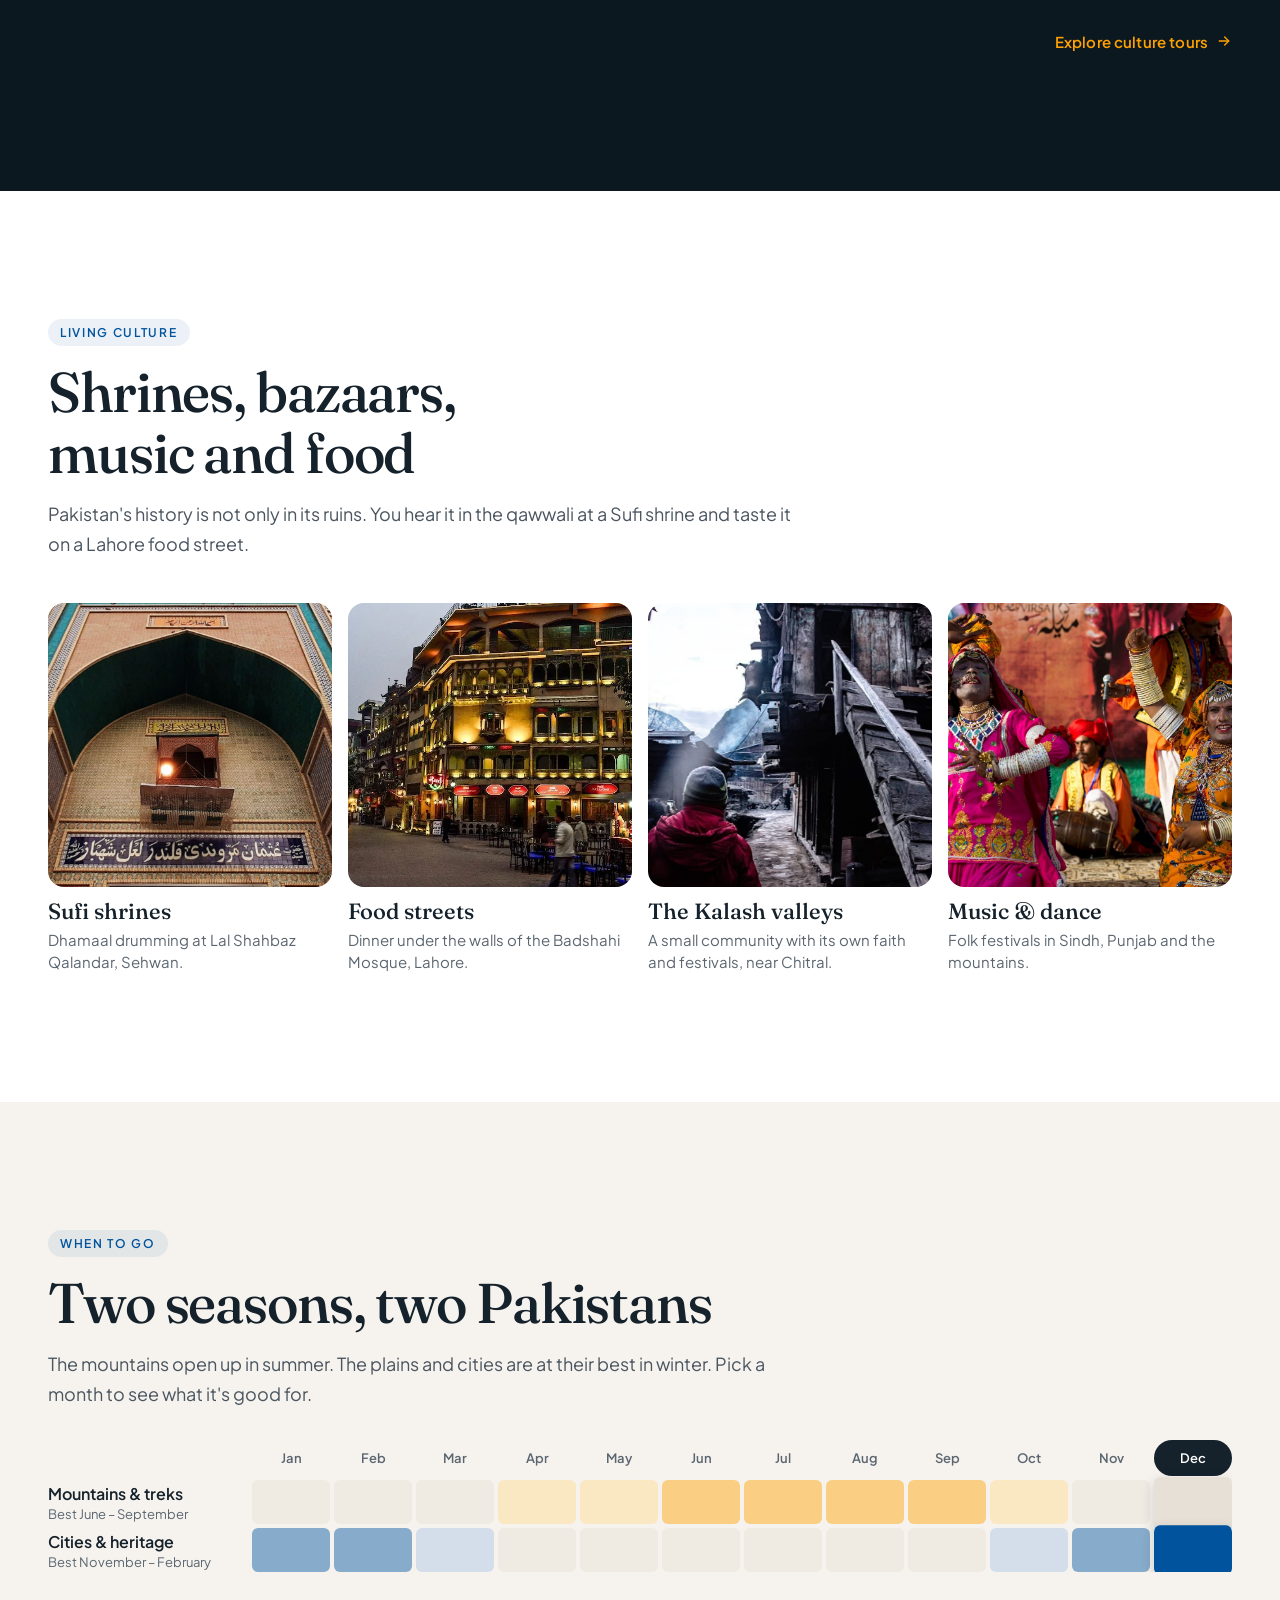
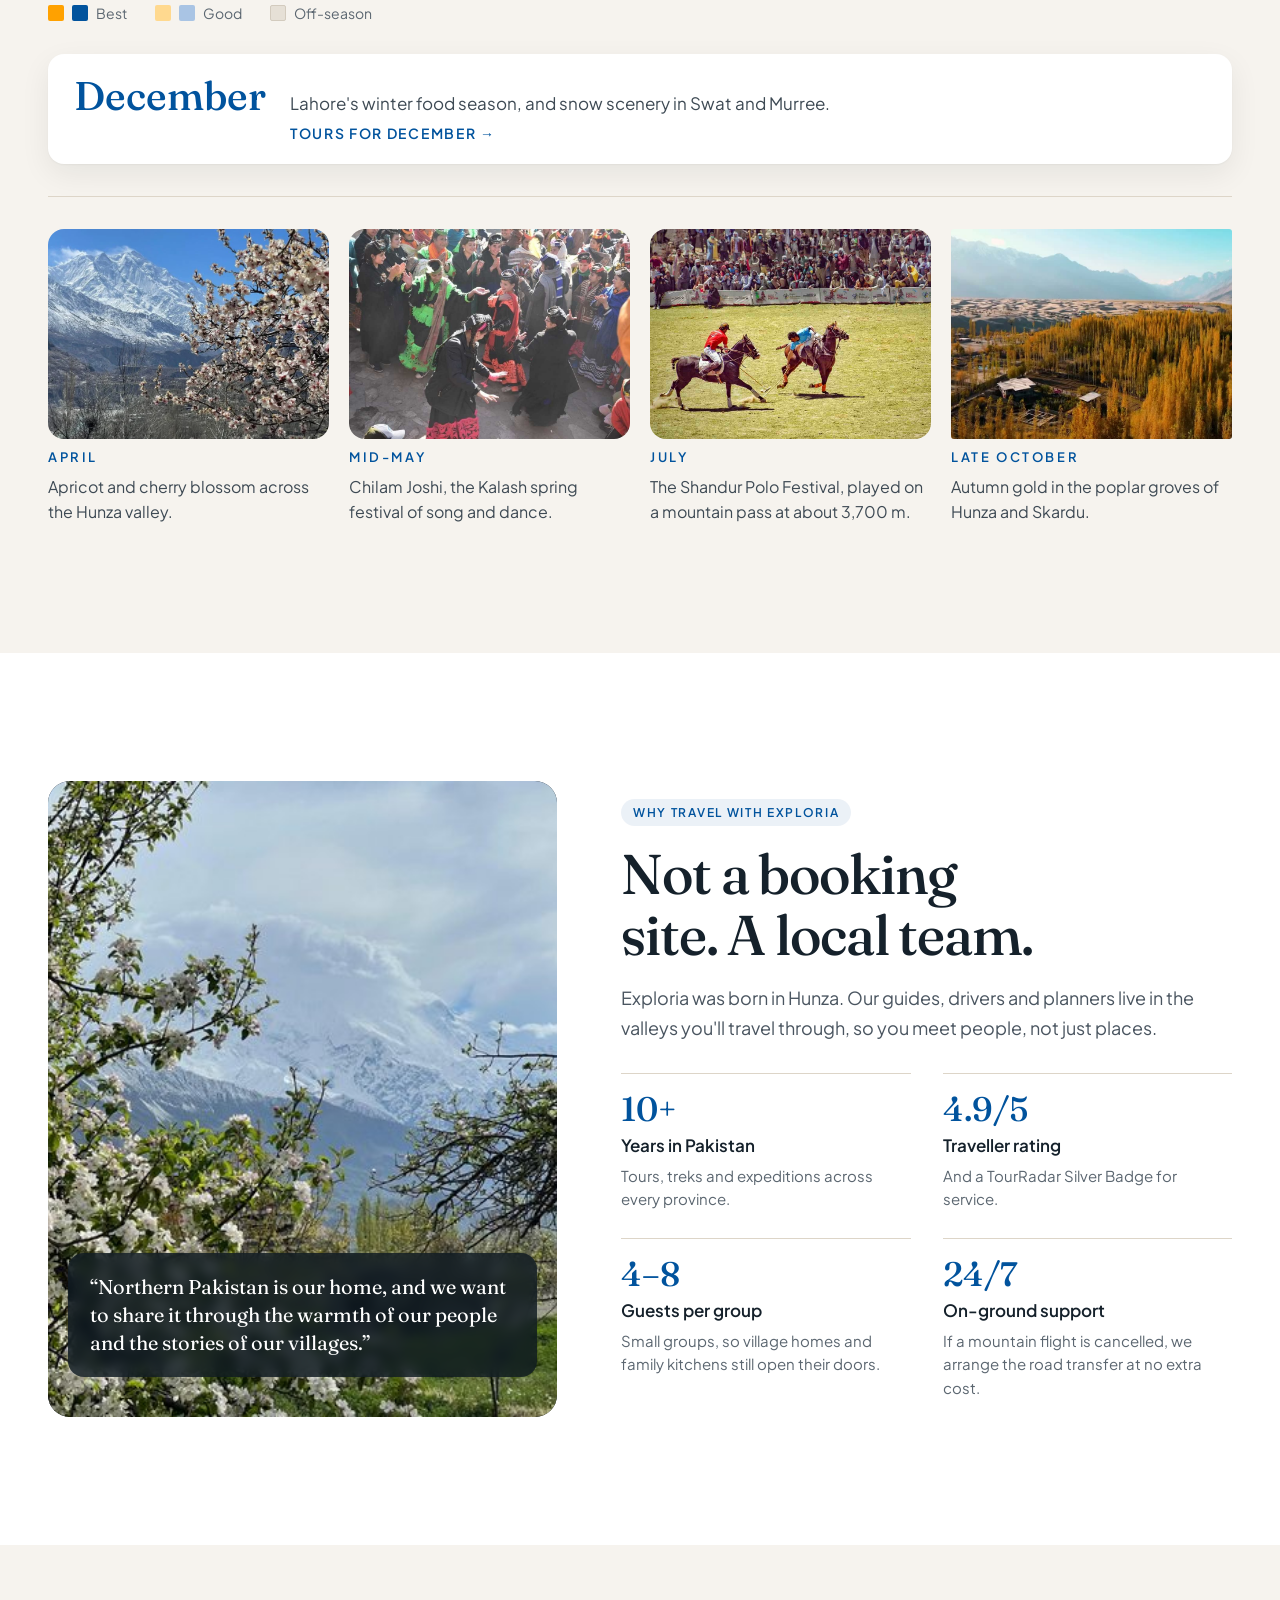
==== commit 1c1bac38: "Modern refresh of the homepage and tour page - Hero search bar is back over the crossfading video - " ====
--- a/index.html
+++ b/index.html
@@ -72,18 +72,20 @@
   <div class="hero-in">
     <h1>Travel <em>Pakistan</em></h1>
     <p class="sub">Extraordinary Pakistan experiences, from <b id="heroWord">mountains</b></p>
-    <div class="hero-btns">
-      <a class="btn btn-primary" href="#journey">Find my journey</a>
-      <a class="btn btn-line" href="#departures">2027 departures</a>
-    </div>
-    <div class="where" aria-label="Jump to a destination">
-      <span>Where to?</span>
-      <button type="button" class="chip-dark" data-place="hunza">Hunza</button>
-      <button type="button" class="chip-dark" data-place="skardu">Skardu</button>
-      <button type="button" class="chip-dark" data-place="k2">K2</button>
-      <button type="button" class="chip-dark" data-place="kalash">Kalash</button>
-      <button type="button" class="chip-dark" data-place="lahore">Lahore</button>
-    </div>
+    <form class="hsearch" id="heroSearch" role="search" aria-label="Find a trip">
+      <label><span>Where</span><select id="hsWhere"></select></label>
+      <label><span>When</span><select id="hsWhen"></select></label>
+      <label><span>Trip type</span><select id="hsType">
+        <option value="all">Any trip</option>
+        <option value="group">Group departures</option>
+        <option value="trek">Treks &amp; adventure</option>
+        <option value="mountain">Mountain tours</option>
+        <option value="culture">Culture &amp; festivals</option>
+        <option value="day">Day tours</option>
+      </select></label>
+      <button class="btn btn-primary" type="submit"><svg width="18" height="18" viewBox="0 0 24 24" fill="none" stroke="currentColor" stroke-width="2.2" stroke-linecap="round" aria-hidden="true"><circle cx="11" cy="11" r="7"/><path d="m20 20-3.5-3.5"/></svg> Find trips</button>
+    </form>
+    <a class="hero-alt" href="#journey">Not sure yet? Find your journey in three taps →</a>
   </div>
   <a class="next-dep" href="/tours/spring-blossom-tour-2027">
     <img src="media/img/blossom-branch.jpg" alt="">
@@ -122,6 +124,33 @@
 
     <div id="depFeatured"></div>
     <div class="dep-more reveal" id="depMore"></div>
+  </div>
+</section>
+
+<!-- ============ WHERE TO GO (bento) ============ -->
+<section class="sec" id="where">
+  <div class="wrap stack" style="gap:32px">
+    <div class="head-row">
+      <div class="head">
+        <p class="eyebrow">Where to go</p>
+        <h2 class="h2">Six regions, six different trips</h2>
+        <p class="lede">From apricot orchards under 7,000-metre peaks to Mughal mosques and Indus Valley ruins. Tap a region to see the tours that go there.</p>
+      </div>
+    </div>
+    <div class="bento">
+      <button type="button" class="bt bt-xl photo" data-where="hunza"><img class="zoom cover" src="media/img/attabad.jpg" alt="Attabad Lake in the Hunza valley" loading="lazy"><span class="shade"></span>
+        <span class="bt-in"><span class="bt-tag">Most popular</span><b>Hunza &amp; Nagar</b><span class="bt-line">Forts, orchards, Attabad Lake and the Passu Cones. Best April to October.</span><span class="bt-count" data-count-where="hunza"></span></span></button>
+      <button type="button" class="bt bt-tall photo" data-where="skardu"><img class="zoom cover" src="media/img/k2-concordia.jpg" alt="K2 seen from Concordia" loading="lazy"><span class="shade"></span>
+        <span class="bt-in"><b>Skardu, K2 &amp; Baltistan</b><span class="bt-line">Cold desert dunes, Deosai and the road to K2.</span><span class="bt-count" data-count-where="skardu"></span></span></button>
+      <button type="button" class="bt photo" data-where="punjab"><img class="zoom cover" src="media/img/badshahi-dusk.jpg" alt="Badshahi Mosque at dusk" loading="lazy"><span class="shade"></span>
+        <span class="bt-in"><b>Lahore &amp; Punjab</b><span class="bt-line">Mughal Lahore, food streets, Taxila.</span><span class="bt-count" data-count-where="punjab"></span></span></button>
+      <button type="button" class="bt photo" data-where="chitral"><img class="zoom cover" src="media/img/chilam-joshi.jpg" alt="Kalash festival dancers" loading="lazy"><span class="shade"></span>
+        <span class="bt-in"><b>Chitral &amp; Kalash</b><span class="bt-line">Hindu Kush valleys and festivals.</span><span class="bt-count" data-count-where="chitral"></span></span></button>
+      <button type="button" class="bt bt-wide photo" data-where="sindh"><img class="zoom cover" src="media/img/mohenjo-daro.jpg" alt="Ruins of Mohenjo-daro" loading="lazy"><span class="shade"></span>
+        <span class="bt-in"><b>Sindh &amp; the Indus</b><span class="bt-line">Mohenjo-daro, Makli and Sufi shrines. Best November to February.</span><span class="bt-count" data-count-where="sindh"></span></span></button>
+      <a class="bt bt-cta" href="https://www.exploria.pk/customize-your-tour/">
+        <span class="bt-in"><span class="bt-tag">Tailor-made</span><b>Not sure where to start?</b><span class="bt-line">Tell us your dates and interests. A planner from Hunza builds the route with you.</span><span class="bt-go">Plan a private trip →</span></span></a>
+    </div>
   </div>
 </section>
 
--- a/css/site.css
+++ b/css/site.css
@@ -461,3 +461,129 @@
   .hsearch .btn{grid-column:1/-1;margin-top:6px}
 }
 @media (prefers-reduced-motion:reduce){.hero-vid{animation:none;transform:none}}
+
+/* =====================================================================
+   MODERN REFRESH — rounded surfaces, floating glass header, pill buttons,
+   soft shadows. Overrides the base styles above.
+   ===================================================================== */
+:root{--r-lg:22px;--r-md:16px;--r-sm:10px;
+  --shadow:0 1px 2px rgba(16,24,32,.04),0 10px 30px rgba(16,24,32,.07);
+  --shadow-lg:0 2px 4px rgba(16,24,32,.04),0 24px 60px rgba(16,24,32,.14)}
+.lede{color:#4A5560}
+.h2{letter-spacing:-.02em}
+
+/* floating glass header */
+.site-head,.site-head.solid{background:transparent;box-shadow:none;backdrop-filter:none}
+.site-head .bar{width:calc(100% - 32px);max-width:1320px;margin:14px auto 0;padding:10px 10px 10px 24px;border-radius:999px;background:rgba(12,24,32,.22);border:1px solid rgba(255,255,255,.16);backdrop-filter:blur(14px) saturate(140%);-webkit-backdrop-filter:blur(14px) saturate(140%);transition:background .35s,box-shadow .35s,margin .35s}
+.site-head.solid .bar{margin-top:10px;padding-top:8px;padding-bottom:8px;background:rgba(12,24,32,.86);box-shadow:0 12px 40px rgba(0,0,0,.22)}
+.logo img{width:136px}
+.nav{gap:6px;font-size:15px;font-weight:500;letter-spacing:0;text-transform:none}
+.nav a{padding:8px 14px;border-radius:999px;opacity:.9;transition:background .2s}
+.nav a:hover{background:rgba(255,255,255,.14);text-decoration:none}
+.head-cta{gap:10px}
+.head-cta .btn{min-height:44px;padding:0 20px;font-size:14px}
+
+/* pill buttons, sentence case */
+.btn{border-radius:999px;text-transform:none;letter-spacing:.01em;font-size:15px;font-weight:600;transition:background .2s,color .2s,border-color .2s,transform .2s,box-shadow .2s}
+.btn-primary:hover{transform:translateY(-1px);box-shadow:0 10px 24px rgba(255,161,0,.35)}
+.btn-line{background:rgba(255,255,255,.08);backdrop-filter:blur(6px)}
+.link-arrow{text-transform:none;letter-spacing:.01em;font-size:15px}
+
+/* eyebrow labels become soft pills */
+.eyebrow{display:inline-flex;align-items:center;width:fit-content;max-width:100%;padding:6px 12px;border-radius:999px;background:rgba(1,83,157,.08);font-size:12px;letter-spacing:.14em}
+.dark .eyebrow{background:rgba(255,161,0,.14)}
+.interlude .eyebrow,.closing .eyebrow{background:rgba(255,255,255,.16)}
+
+/* hero */
+.hsearch{border-radius:999px;padding:8px 8px 8px 14px;border:1px solid rgba(255,255,255,.6)}
+.hsearch label{padding:6px 18px}
+.hsearch .btn{border-radius:999px;min-height:56px;padding:0 26px}
+.next-dep,.scroll-cue,.hero-cap{bottom:100px}
+.next-dep{border-radius:var(--r-md)}
+.next-dep img{border-radius:var(--r-sm)}
+
+/* trust strip floats over the bottom of the hero */
+.trust{position:relative;z-index:3;margin-top:-60px;padding:0 var(--pad);background:linear-gradient(transparent 0 60px,var(--sand) 60px);border:0}
+.trust ul{padding:24px 32px;background:#FFFFFF;border-radius:var(--r-lg);box-shadow:var(--shadow-lg)}
+.trust li{color:var(--muted)}
+.trust b{color:var(--ink)}
+
+/* rounded surfaces */
+.clip,.place-img,.result-img{border-radius:var(--r-md)}
+.dep,.place,.result,.why-img{border-radius:var(--r-lg)}
+.dep-media{border-radius:0}
+.tile,.land-card,.pick,.soon,.notify,.month-card{border-radius:var(--r-lg)}
+.tour{border-radius:var(--r-lg);box-shadow:var(--shadow);transition:transform .3s,box-shadow .3s}
+.tour:hover,.soon:hover,.pick:hover{transform:translateY(-4px);box-shadow:var(--shadow-lg)}
+.soon,.pick{transition:transform .3s,box-shadow .3s}
+.dep-badge,.tour-kind{border-radius:999px;letter-spacing:.08em}
+.route span{background:#F1EEE7}
+.countdown,.month-card{border-radius:var(--r-md)}
+.month-card{border-left:0;box-shadow:var(--shadow)}
+.month-card .m{color:var(--blue)}
+.mbtn{border-radius:999px}
+.cell{border-radius:6px}
+.iconbtn{box-shadow:var(--shadow)}
+.field input{border-radius:999px;padding:0 18px}
+.notify{border-style:solid;border-color:var(--line-2);background:#FFFFFF;box-shadow:var(--shadow)}
+.why-img .quote{border-radius:var(--r-md)}
+.post .img{border-radius:var(--r-md)}
+
+/* where-to-go bento grid */
+.bento{display:grid;grid-template-columns:repeat(4,minmax(0,1fr));grid-auto-rows:250px;grid-auto-flow:dense;gap:16px}
+.bt{position:relative;display:block;padding:0;border:0;border-radius:var(--r-lg);overflow:hidden;background:var(--night);color:#FFFFFF;text-align:left;font:inherit;text-decoration:none;cursor:pointer;transition:box-shadow .3s,transform .3s}
+.bt:hover{color:#FFFFFF;box-shadow:var(--shadow-lg);transform:translateY(-3px)}
+.bt:hover .zoom{transform:scale(1.06)}
+.bt img{position:absolute;inset:0}
+.bt .shade{background:linear-gradient(180deg,rgba(12,24,32,0) 35%,rgba(12,24,32,.85) 100%)}
+.bt-xl{grid-column:span 2;grid-row:span 2}
+.bt-tall{grid-row:span 2}
+.bt-wide,.bt-cta{grid-column:span 2}
+.bt-in{position:absolute;left:22px;right:22px;bottom:20px;display:flex;flex-direction:column;gap:6px}
+.bt b{font-family:var(--serif);font-weight:500;font-size:26px;line-height:1.1;letter-spacing:-.01em}
+.bt-xl b{font-size:clamp(32px,3.4vw,46px)}
+.bt-line{font-size:15px;line-height:1.45;color:rgba(255,255,255,.88);max-width:46ch}
+.bt-count{align-self:flex-start;margin-top:6px;padding:7px 14px;border-radius:999px;background:rgba(255,255,255,.18);backdrop-filter:blur(8px);font-size:13px;font-weight:600}
+.bt-tag{align-self:flex-start;padding:5px 11px;border-radius:999px;background:var(--orange);color:var(--night);font-size:12px;font-weight:600}
+.bt-cta{background:linear-gradient(135deg,var(--blue) 0%,#023A6E 100%)}
+.bt-cta .bt-in{top:24px;justify-content:flex-end}
+.bt-go{margin-top:8px;font-weight:600;color:var(--orange)}
+
+/* reviews as cards */
+.reviews{gap:20px}
+.reviews figure{padding:28px;border-top:0;background:#FFFFFF;border-radius:var(--r-lg);box-shadow:var(--shadow)}
+.reviews figure::before{content:"★★★★★";color:var(--orange);letter-spacing:.12em;font-size:15px}
+.reviews figcaption{letter-spacing:.08em}
+
+/* faq as cards */
+.faq details{margin-bottom:10px;padding:0 24px;border:0;border-radius:var(--r-md);background:#FFFFFF;box-shadow:var(--shadow)}
+.faq details:last-child{border-bottom:0}
+
+/* inset rounded panels */
+.interlude{margin:0 var(--pad);border-radius:28px}
+.closing{margin:0 var(--pad) var(--pad);border-radius:28px}
+.dark{border-radius:0}
+
+@media (max-width:1100px){.site-head .bar{padding-left:18px}}
+@media (max-width:960px){
+  .bento{grid-template-columns:repeat(2,minmax(0,1fr));grid-auto-rows:220px}
+  .bt-wide,.bt-cta{grid-column:span 2}
+}
+@media (max-width:760px){
+  .hsearch{border-radius:var(--r-lg);padding:6px}
+  .hsearch label{padding:8px 12px}
+  .hsearch .btn{border-radius:var(--r-md)}
+  .trust{margin-top:-40px;background:linear-gradient(transparent 0 40px,var(--sand) 40px)}
+  .trust ul{padding:20px}
+  .next-dep,.scroll-cue,.hero-cap{bottom:70px}
+}
+@media (max-width:560px){
+  .bento{grid-template-columns:1fr;grid-auto-rows:250px}
+  .bt-xl,.bt-tall,.bt-wide,.bt-cta{grid-column:auto;grid-row:auto}
+  .bt-xl{grid-row:span 1}
+  .site-head .bar{width:calc(100% - 20px);margin-top:10px}
+  .interlude,.closing{margin-left:12px;margin-right:12px;border-radius:22px}
+}
+.tour-foot{gap:12px}
+.tour-foot b{font-size:14px}
+.tour-foot a{flex:none;text-transform:none;letter-spacing:0;font-size:14px}
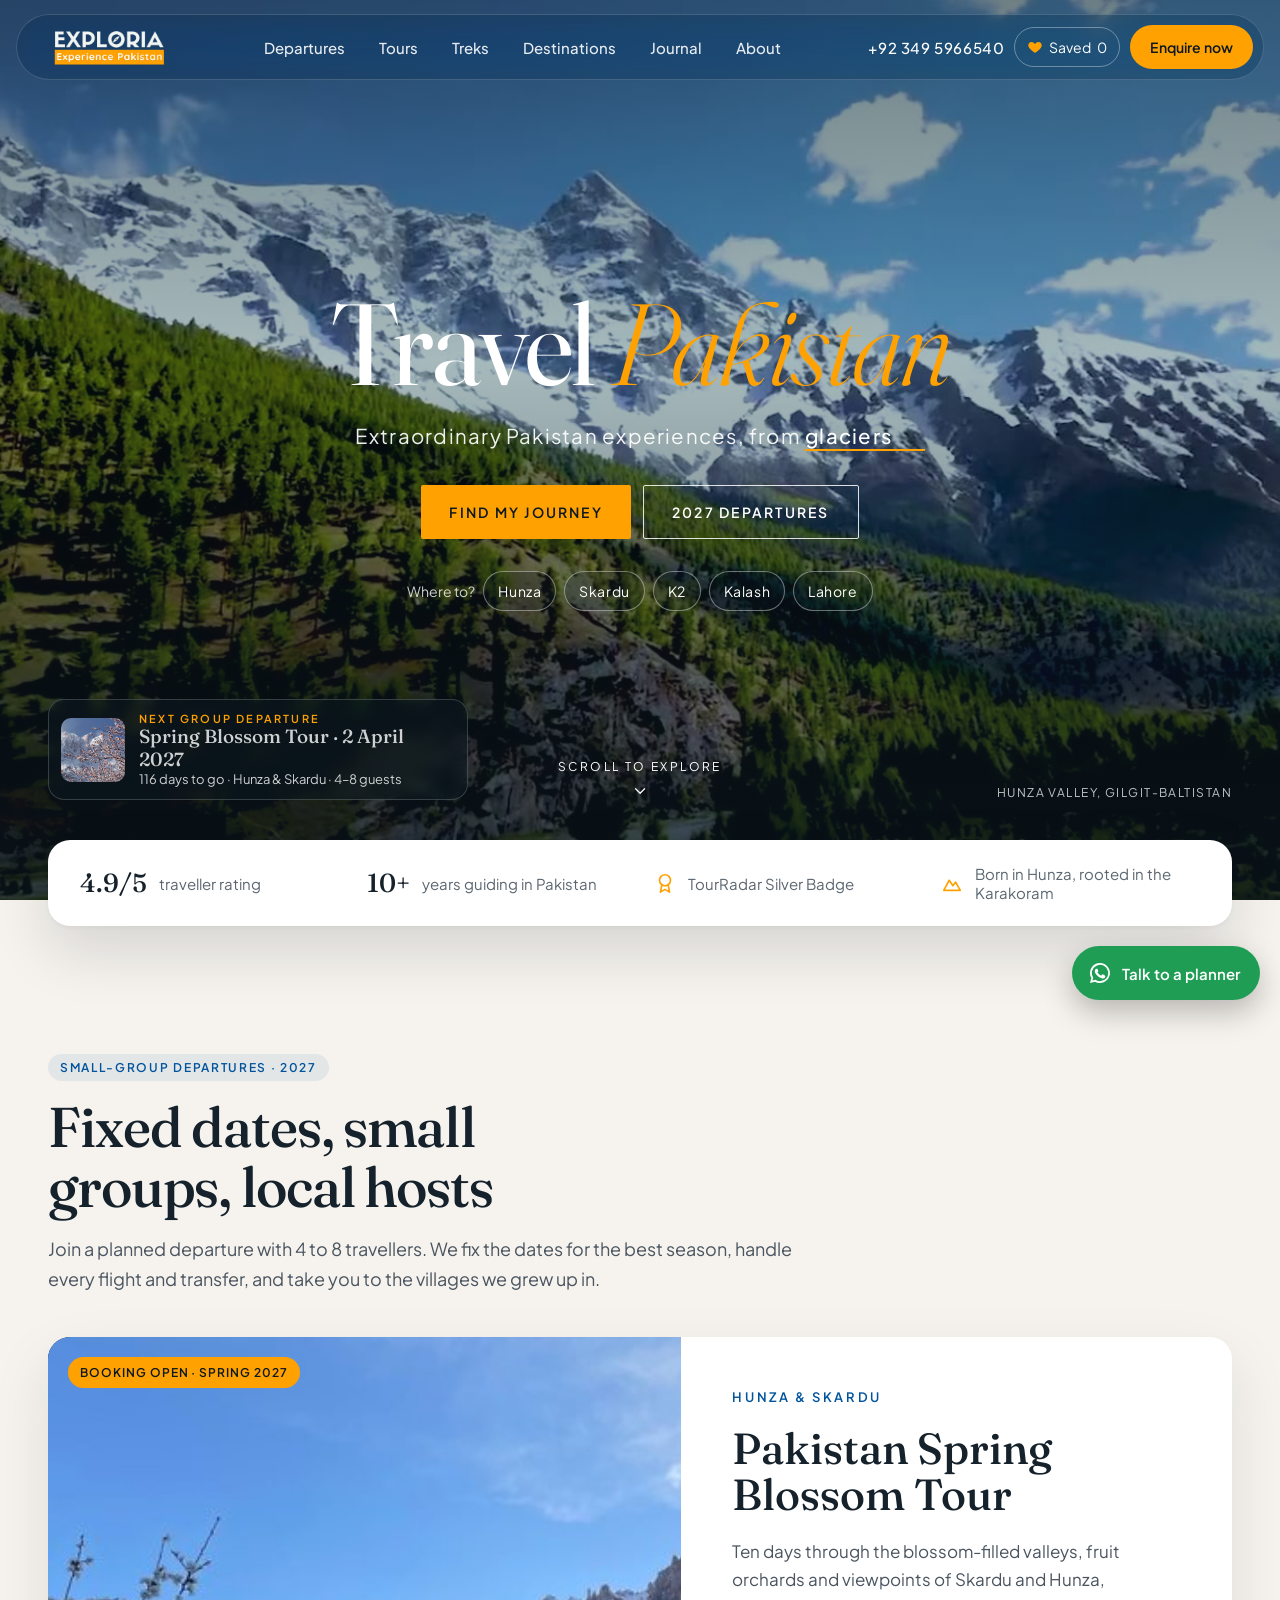
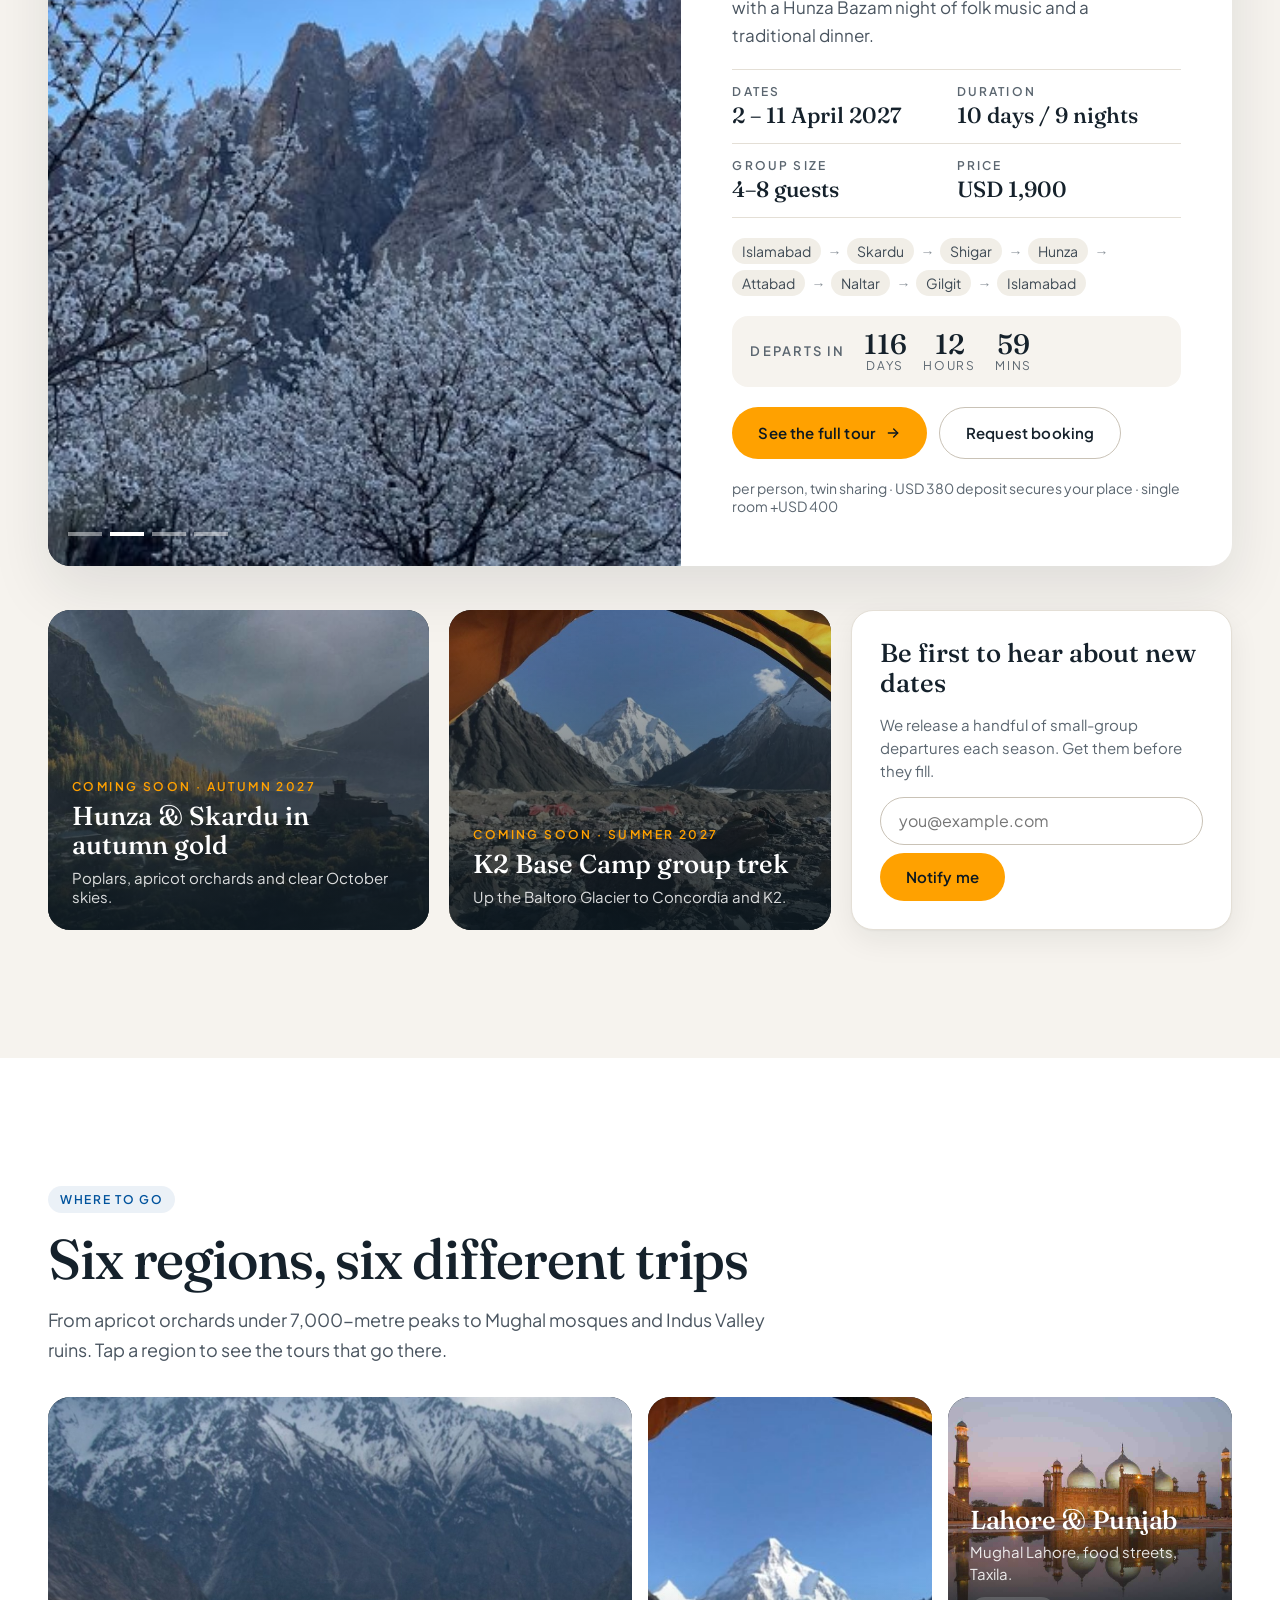
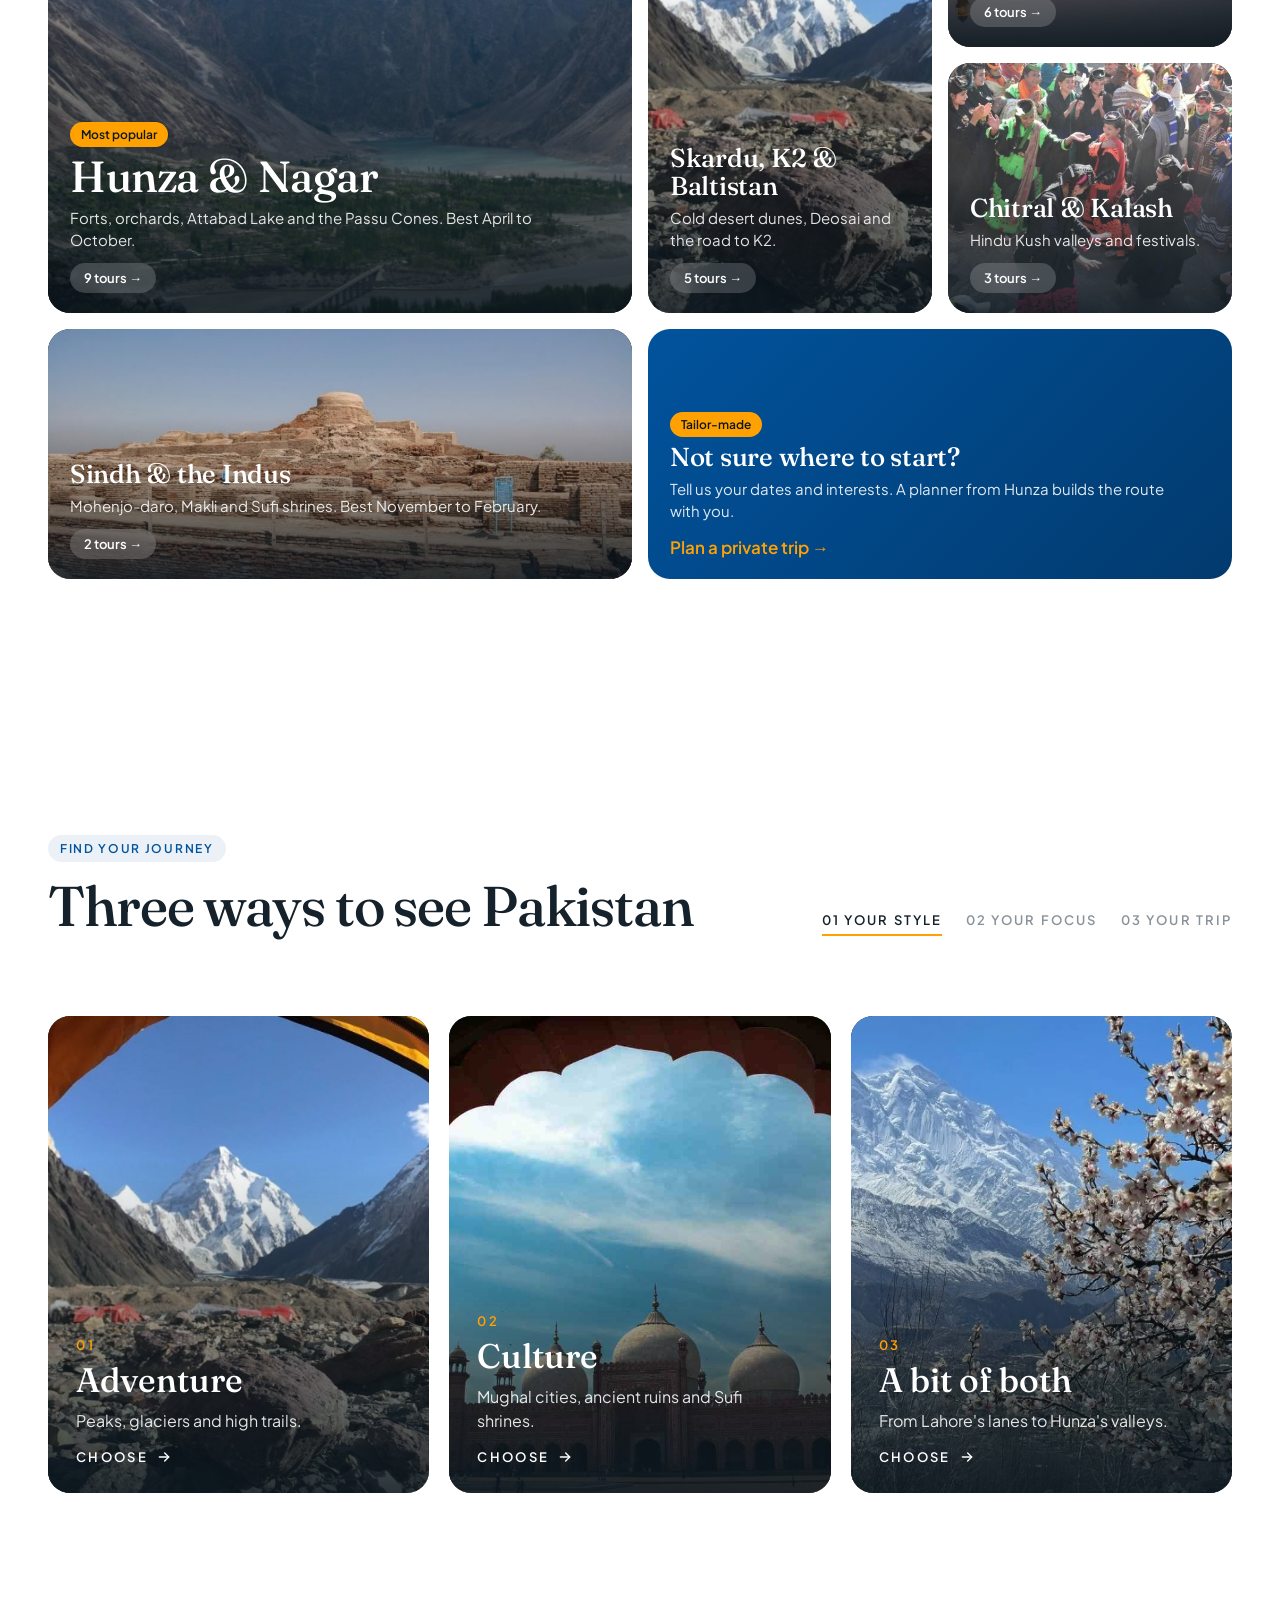
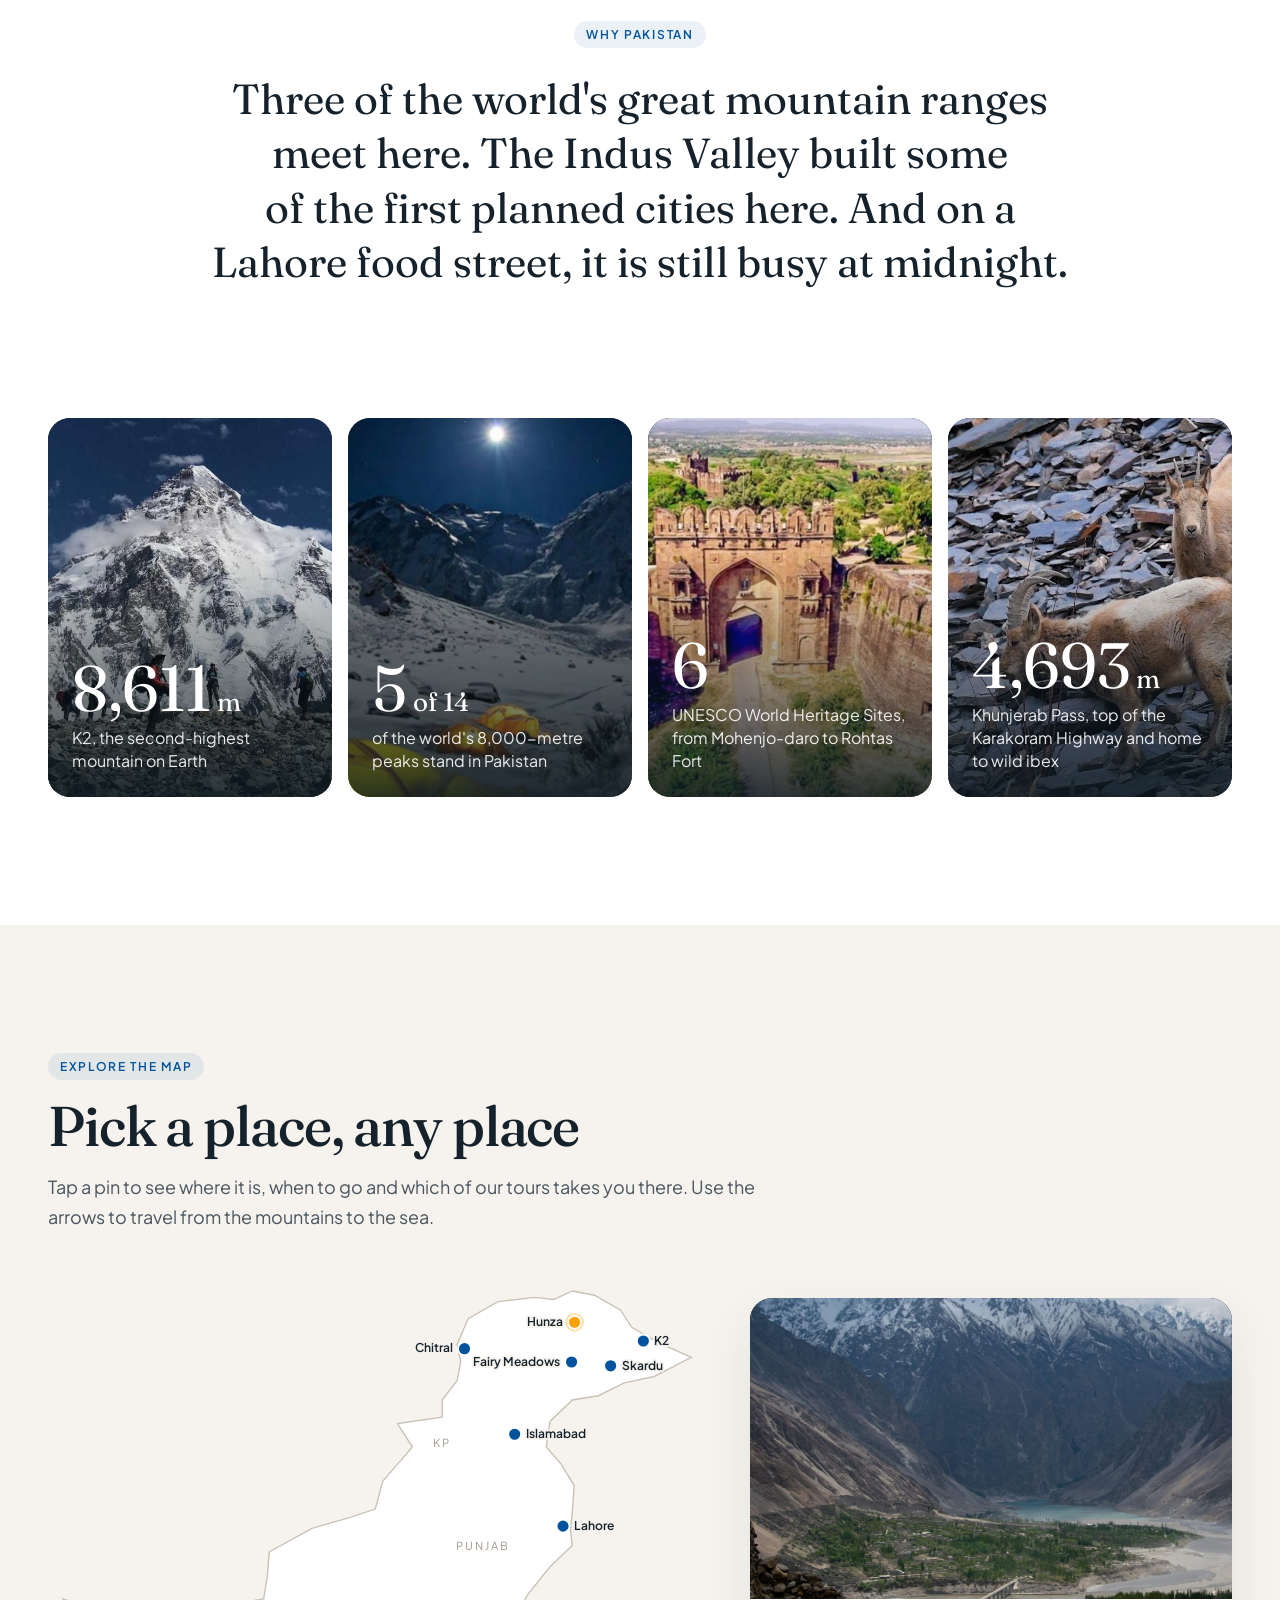
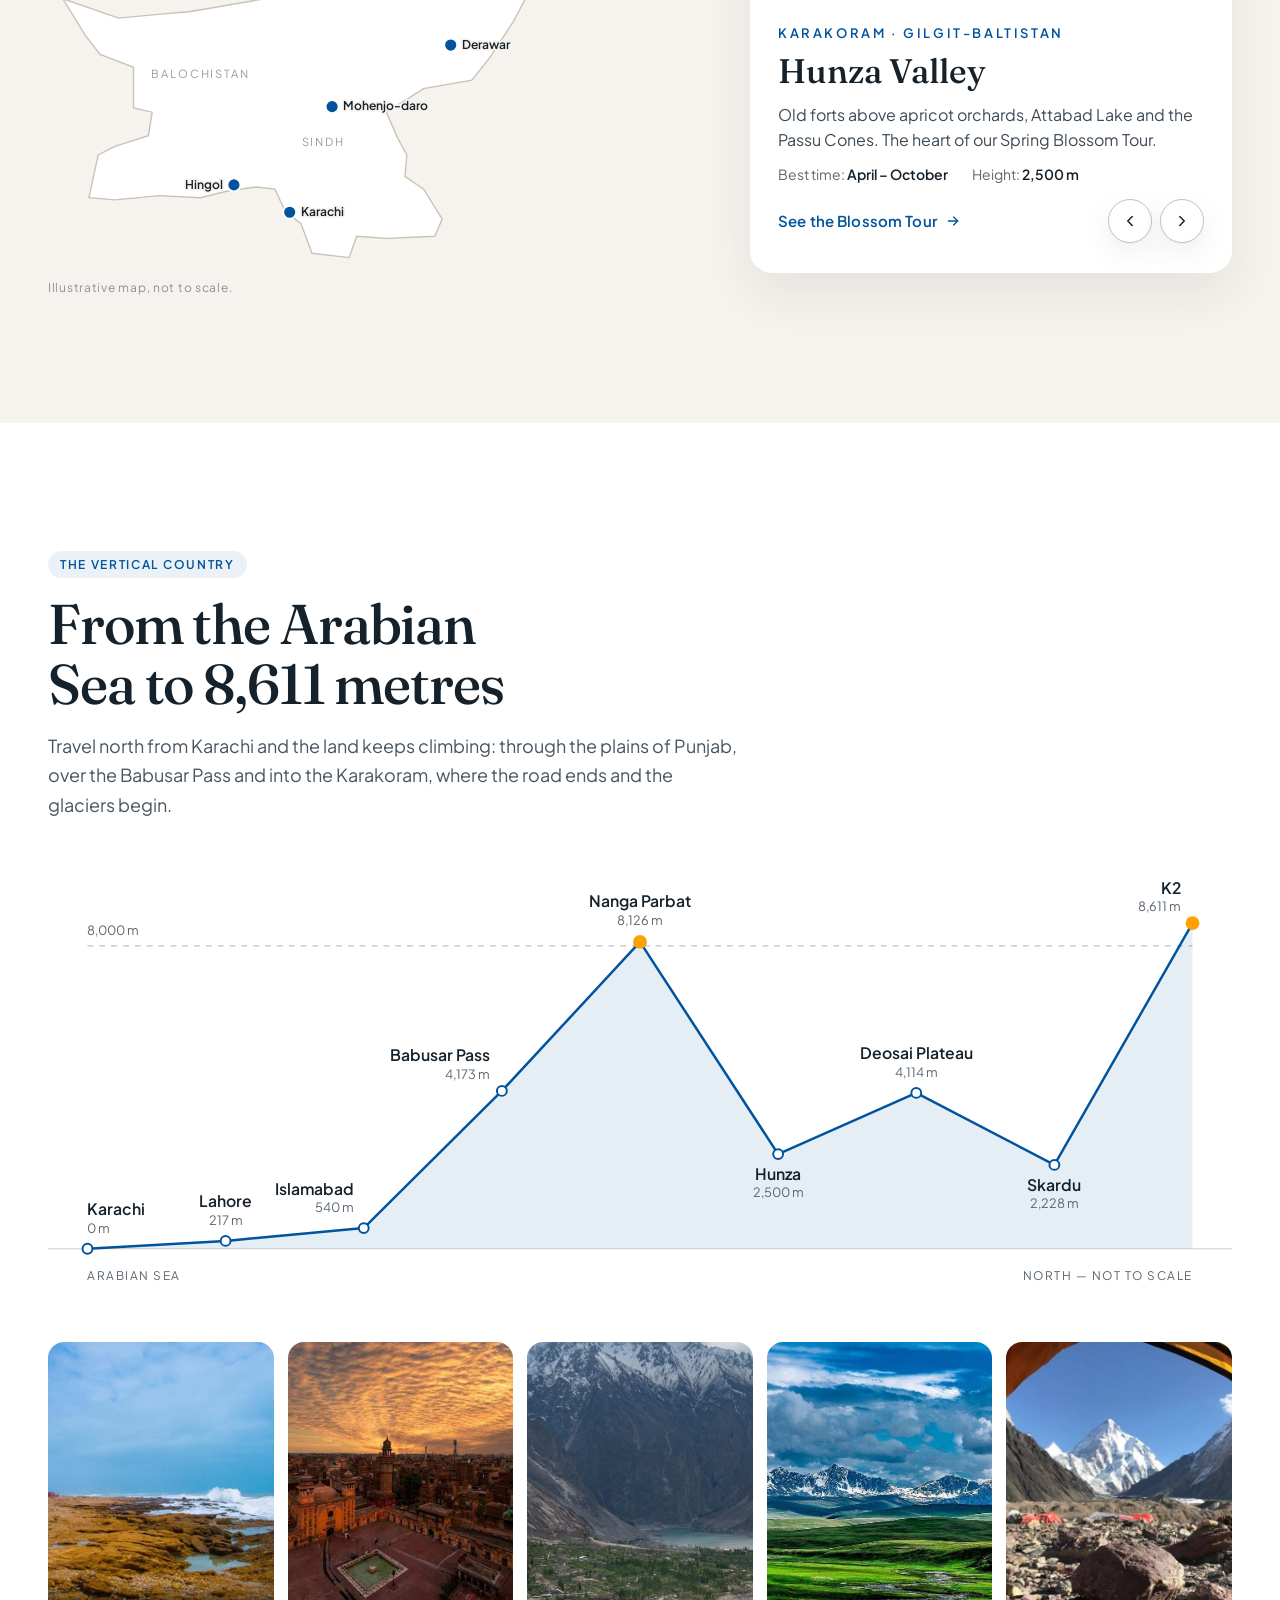
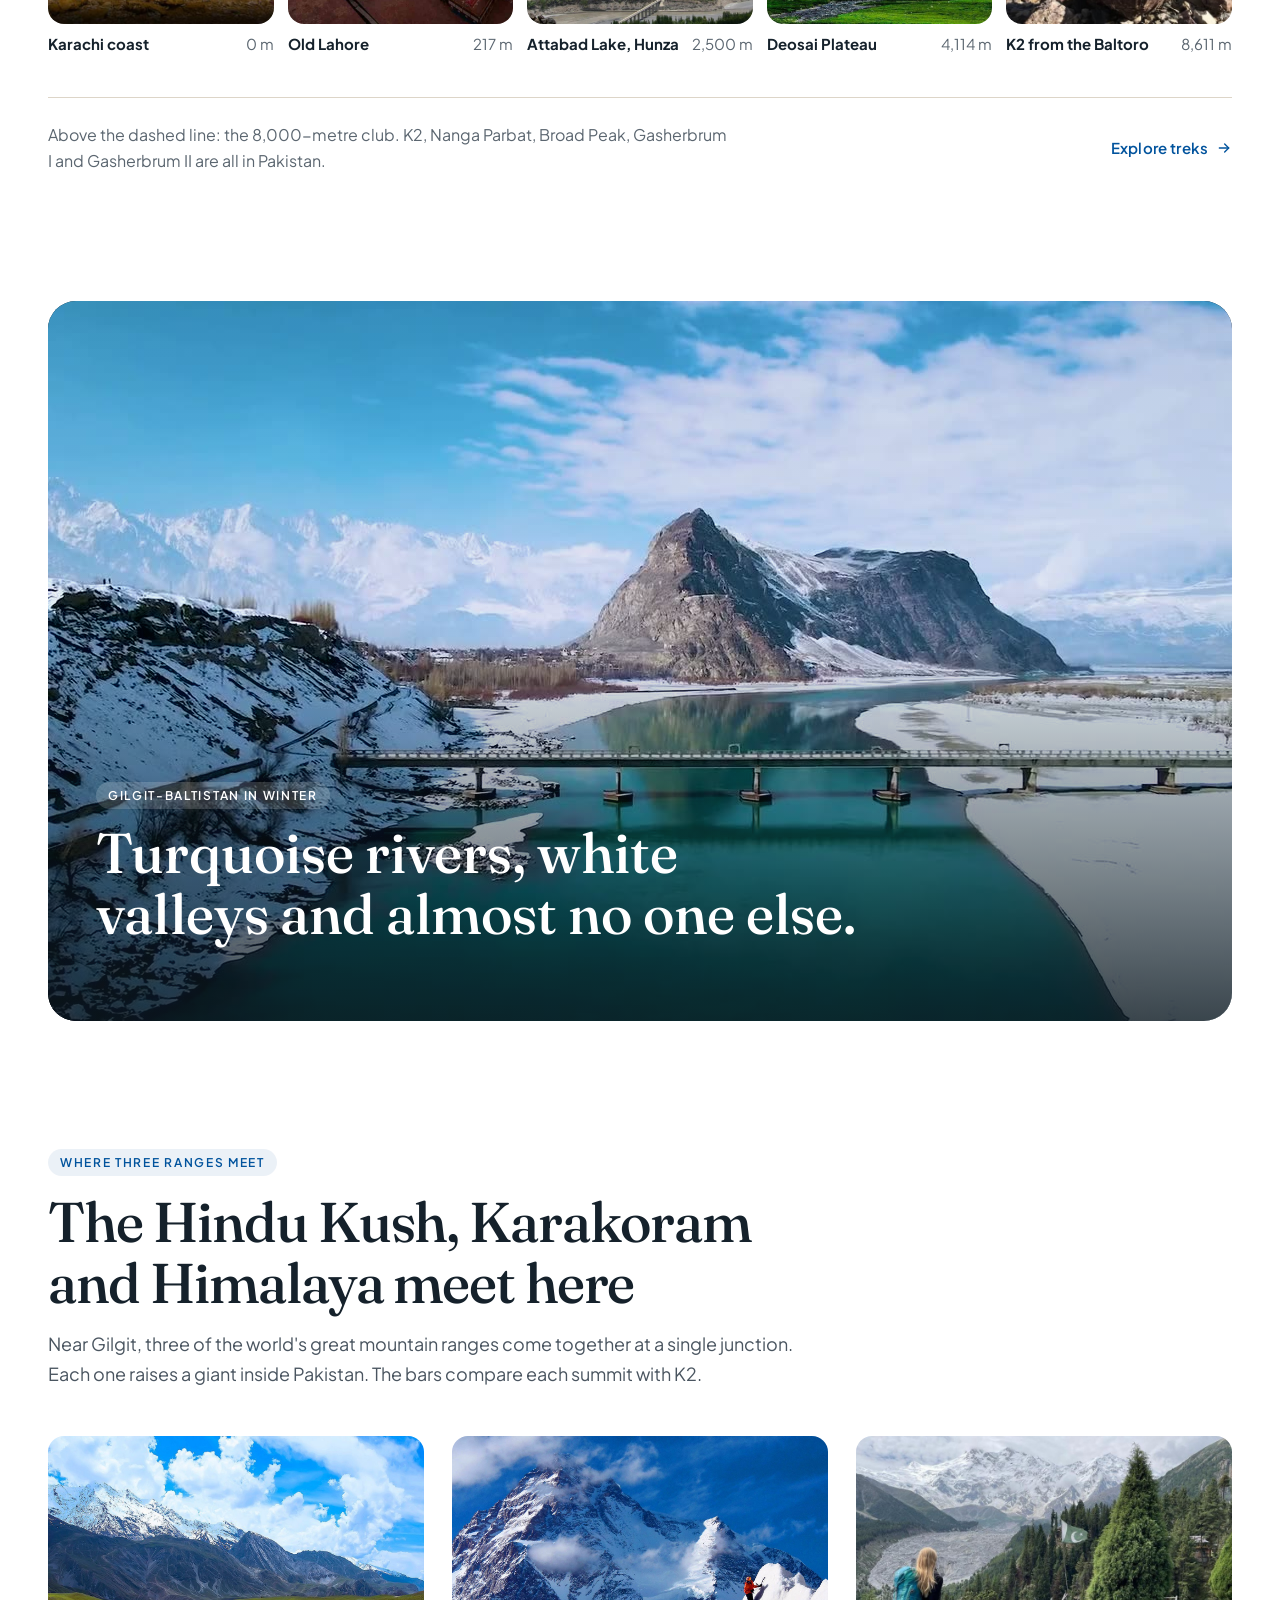
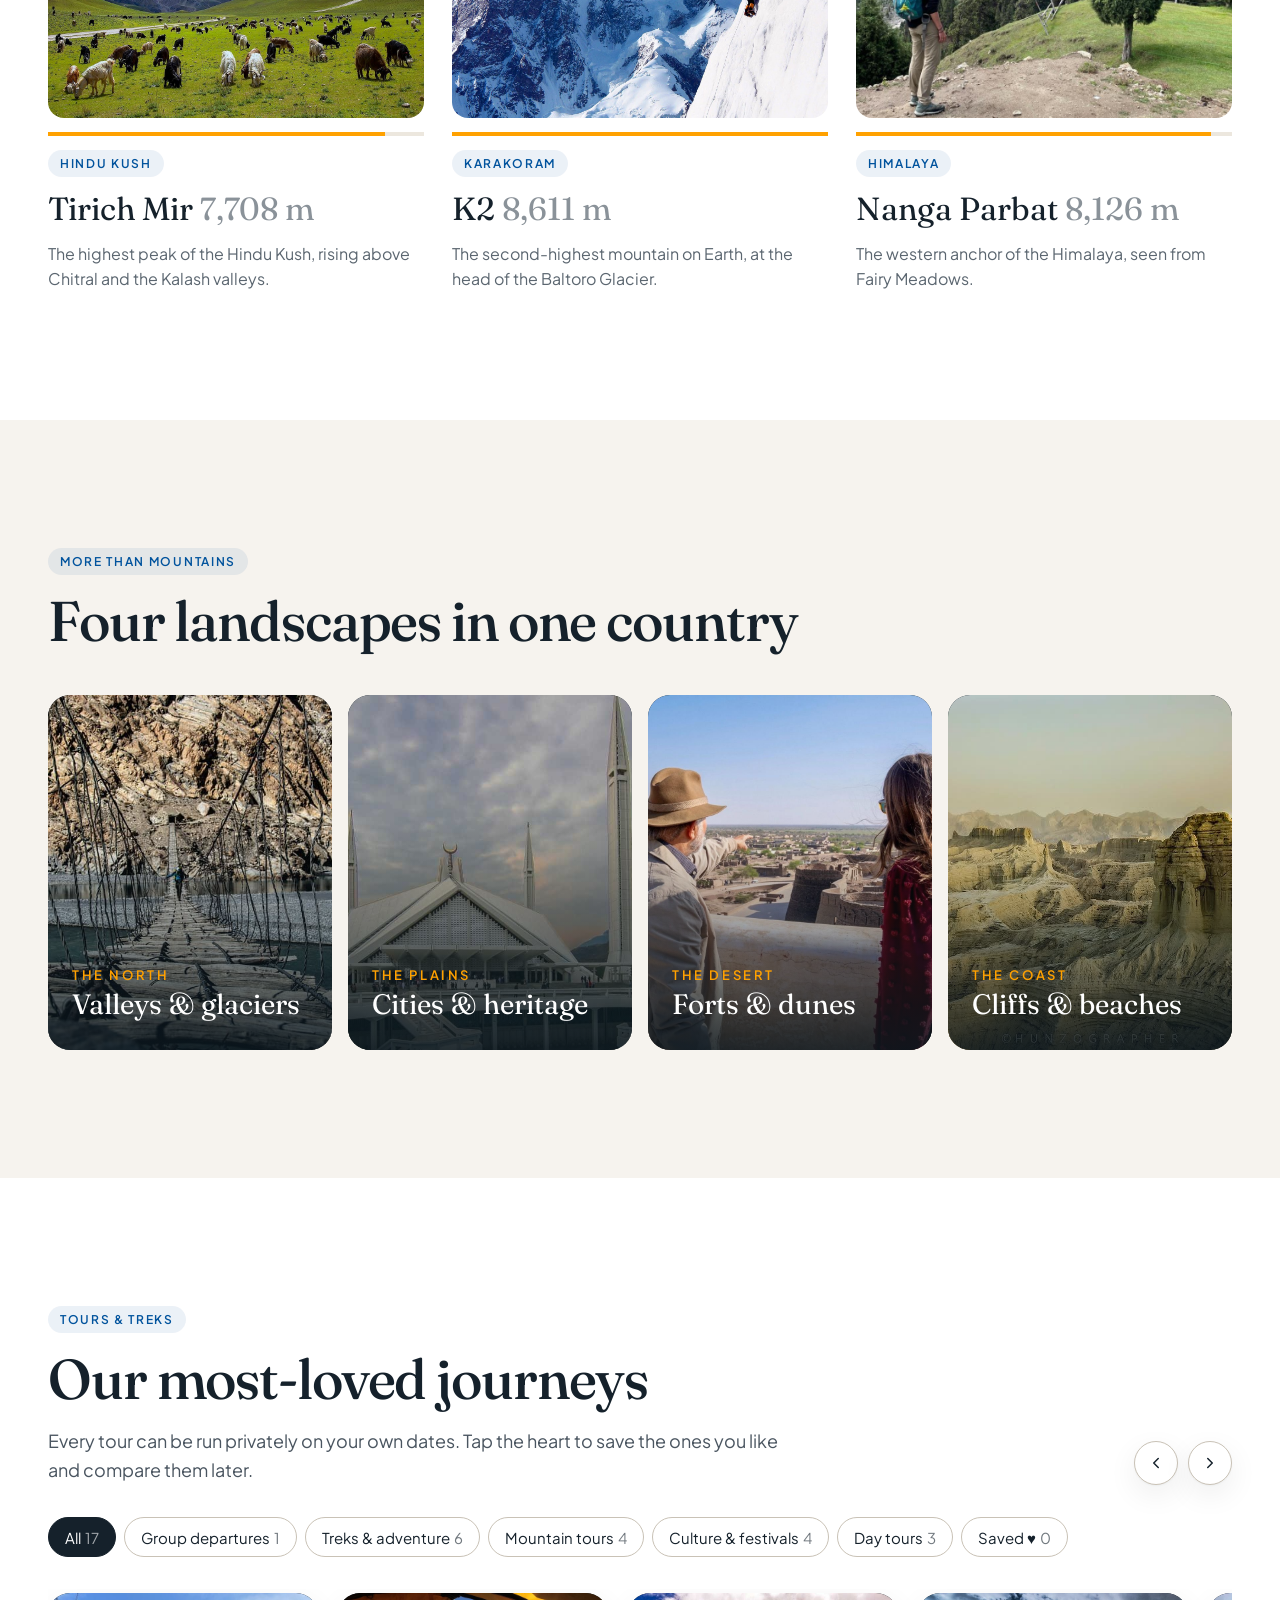
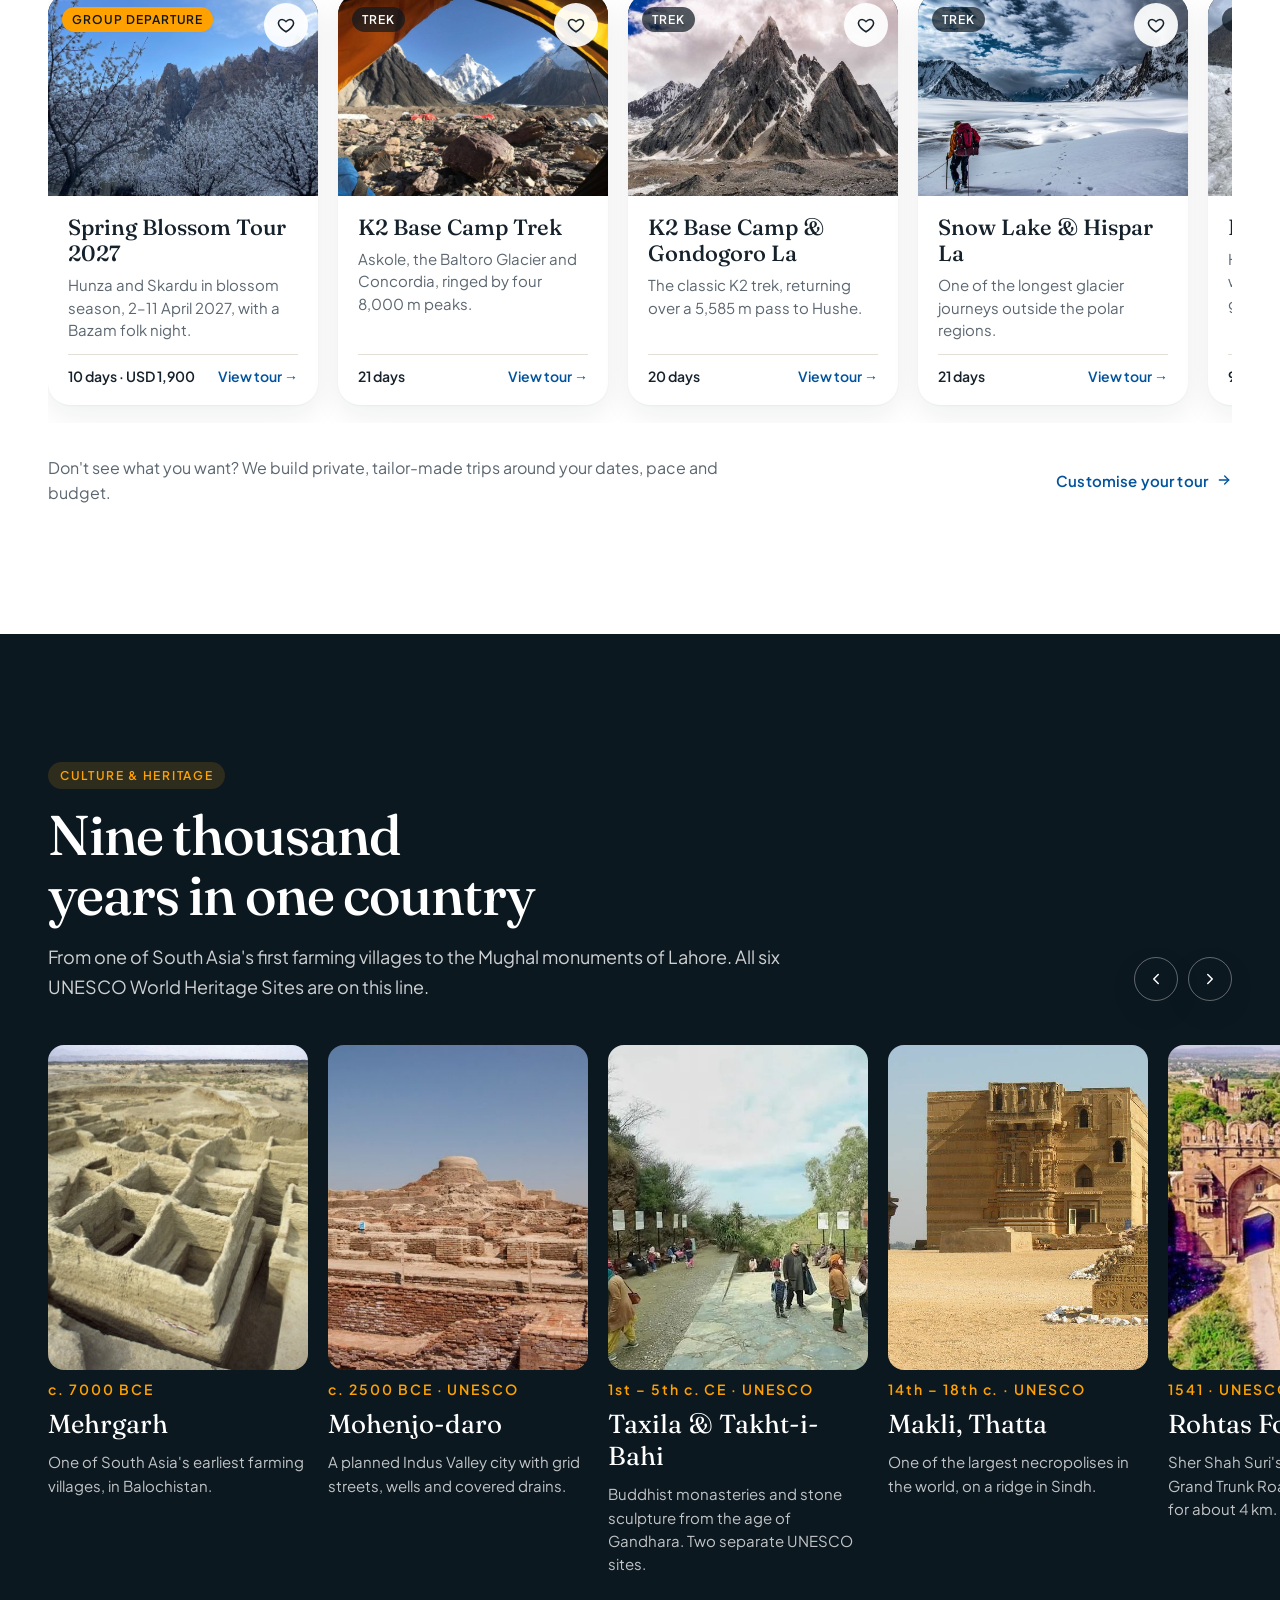
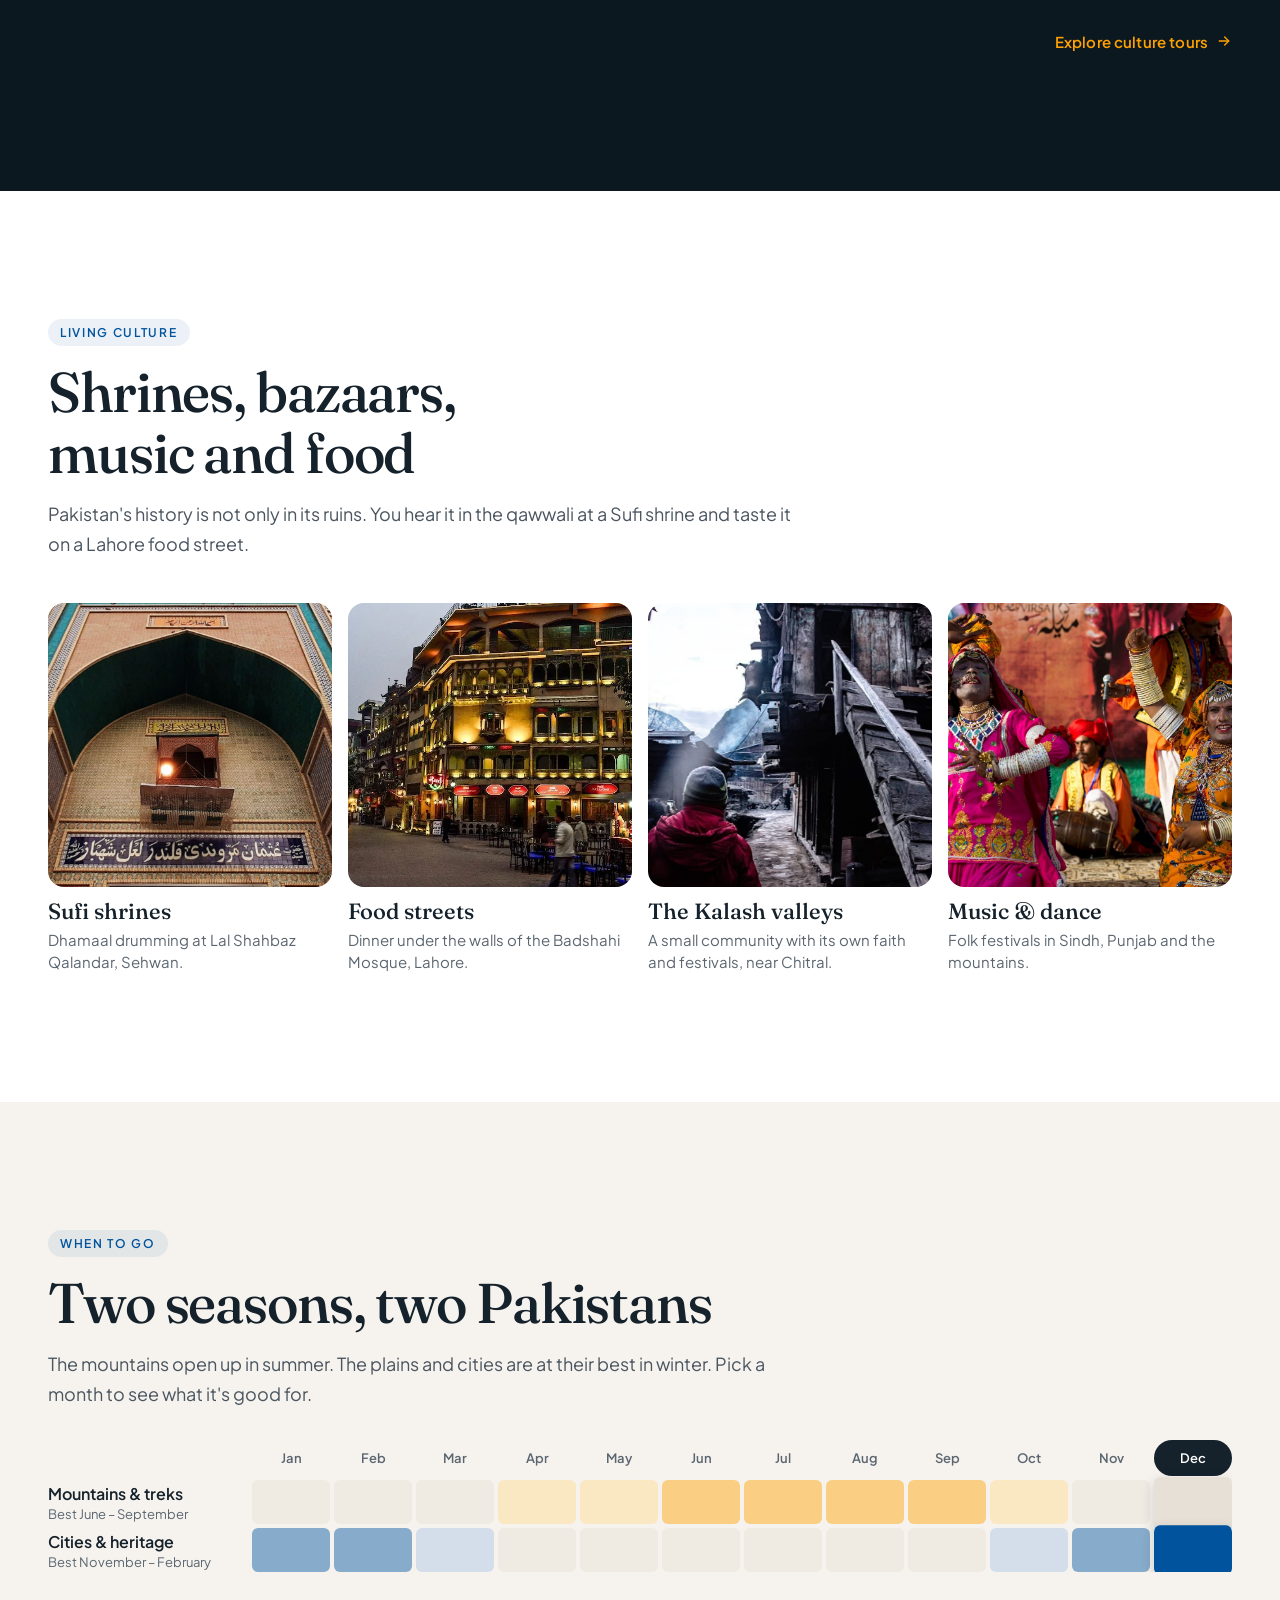
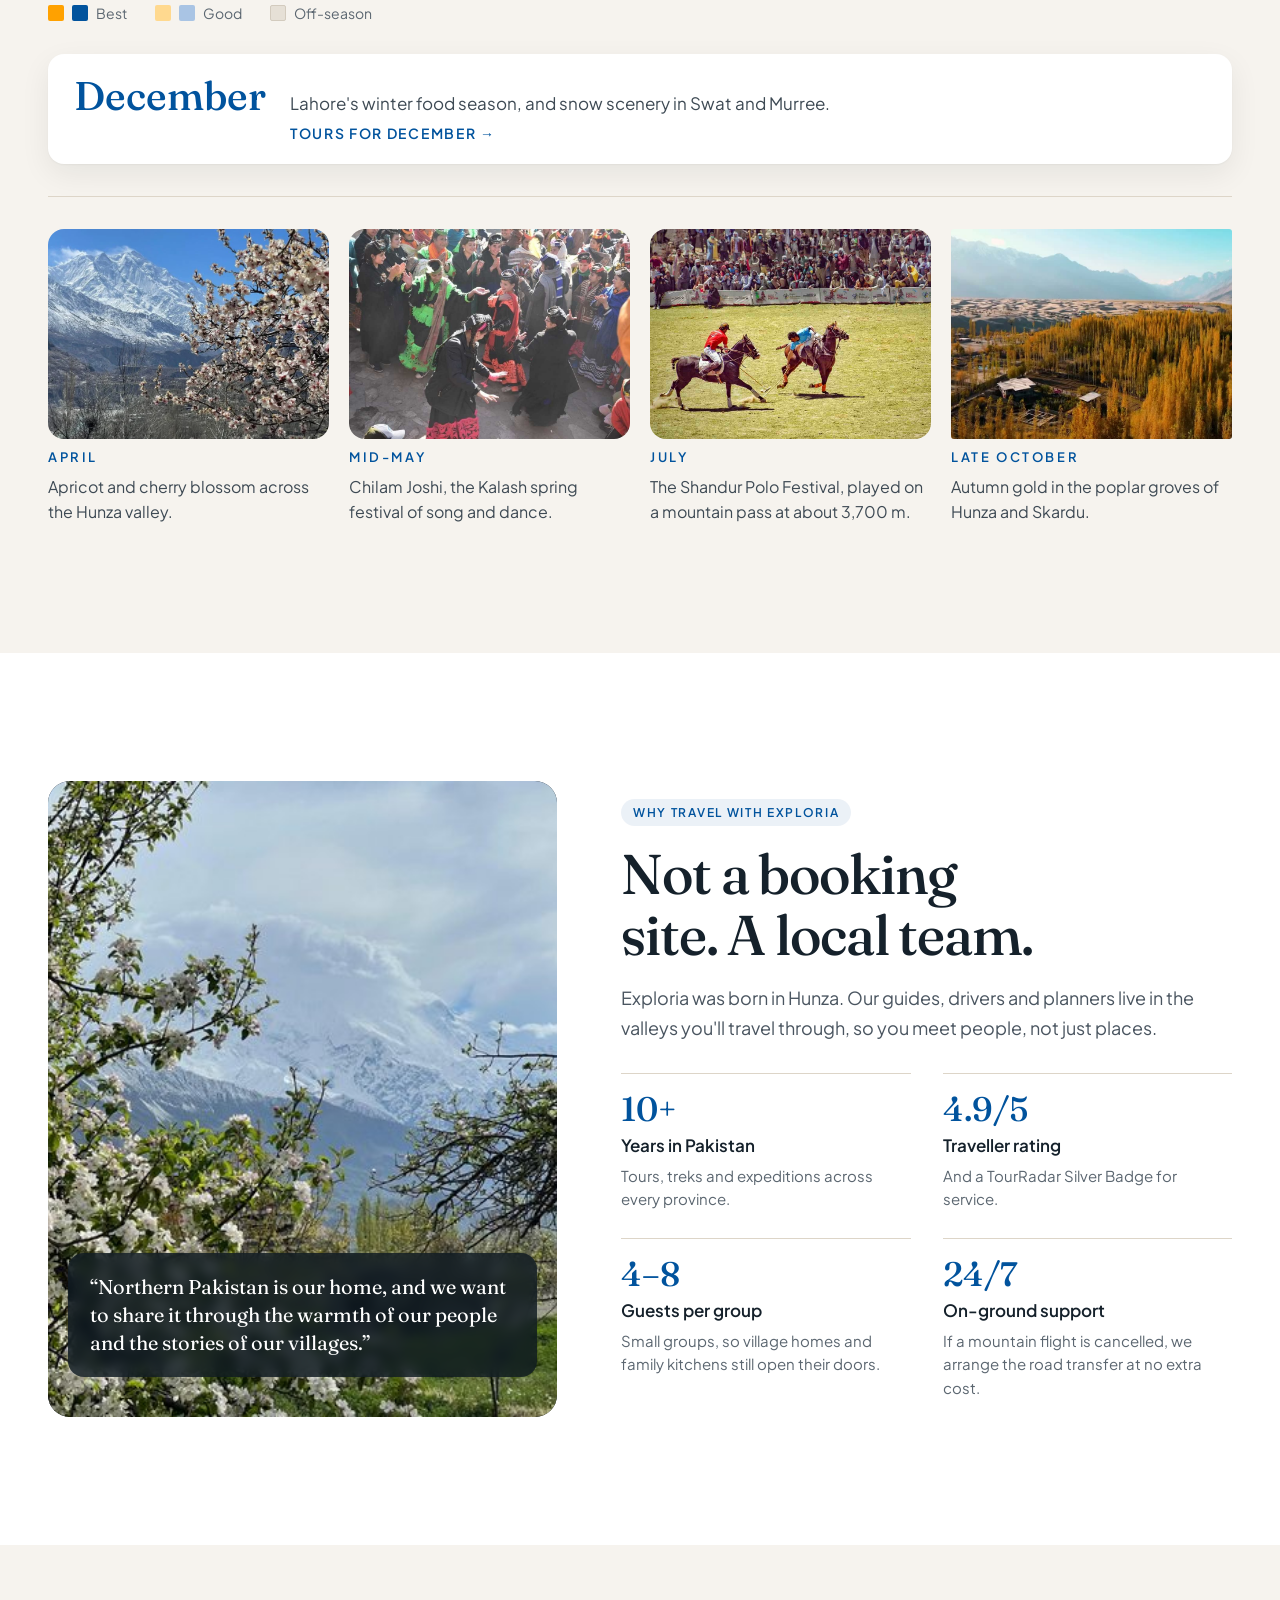
==== commit 03f6c14b: "Keep the Find my journey / 2027 departures buttons and Where-to chips in the hero Replaces the hero " ====
--- a/index.html
+++ b/index.html
@@ -72,20 +72,18 @@
   <div class="hero-in">
     <h1>Travel <em>Pakistan</em></h1>
     <p class="sub">Extraordinary Pakistan experiences, from <b id="heroWord">mountains</b></p>
-    <form class="hsearch" id="heroSearch" role="search" aria-label="Find a trip">
-      <label><span>Where</span><select id="hsWhere"></select></label>
-      <label><span>When</span><select id="hsWhen"></select></label>
-      <label><span>Trip type</span><select id="hsType">
-        <option value="all">Any trip</option>
-        <option value="group">Group departures</option>
-        <option value="trek">Treks &amp; adventure</option>
-        <option value="mountain">Mountain tours</option>
-        <option value="culture">Culture &amp; festivals</option>
-        <option value="day">Day tours</option>
-      </select></label>
-      <button class="btn btn-primary" type="submit"><svg width="18" height="18" viewBox="0 0 24 24" fill="none" stroke="currentColor" stroke-width="2.2" stroke-linecap="round" aria-hidden="true"><circle cx="11" cy="11" r="7"/><path d="m20 20-3.5-3.5"/></svg> Find trips</button>
-    </form>
-    <a class="hero-alt" href="#journey">Not sure yet? Find your journey in three taps →</a>
+    <div class="hero-btns">
+      <a class="btn btn-primary" href="#journey">Find my journey</a>
+      <a class="btn btn-line" href="#departures">2027 departures</a>
+    </div>
+    <div class="where" aria-label="Jump to a destination">
+      <span>Where to?</span>
+      <button type="button" class="chip-dark" data-place="hunza">Hunza</button>
+      <button type="button" class="chip-dark" data-place="skardu">Skardu</button>
+      <button type="button" class="chip-dark" data-place="k2">K2</button>
+      <button type="button" class="chip-dark" data-place="kalash">Kalash</button>
+      <button type="button" class="chip-dark" data-place="lahore">Lahore</button>
+    </div>
   </div>
   <a class="next-dep" href="/tours/spring-blossom-tour-2027">
     <img src="media/img/blossom-branch.jpg" alt="">
--- a/css/site.css
+++ b/css/site.css
@@ -587,3 +587,7 @@
 .tour-foot{gap:12px}
 .tour-foot b{font-size:14px}
 .tour-foot a{flex:none;text-transform:none;letter-spacing:0;font-size:14px}
+/* hero buttons keep the original look (client preference) */
+.hero .hero-btns .btn{min-width:200px;min-height:54px;padding:0 28px;border-radius:2px;font-size:14px;letter-spacing:.16em;text-transform:uppercase}
+.hero .hero-btns .btn-line{background:transparent;backdrop-filter:none}
+.hero .hero-btns .btn-primary:hover{transform:none;box-shadow:none}
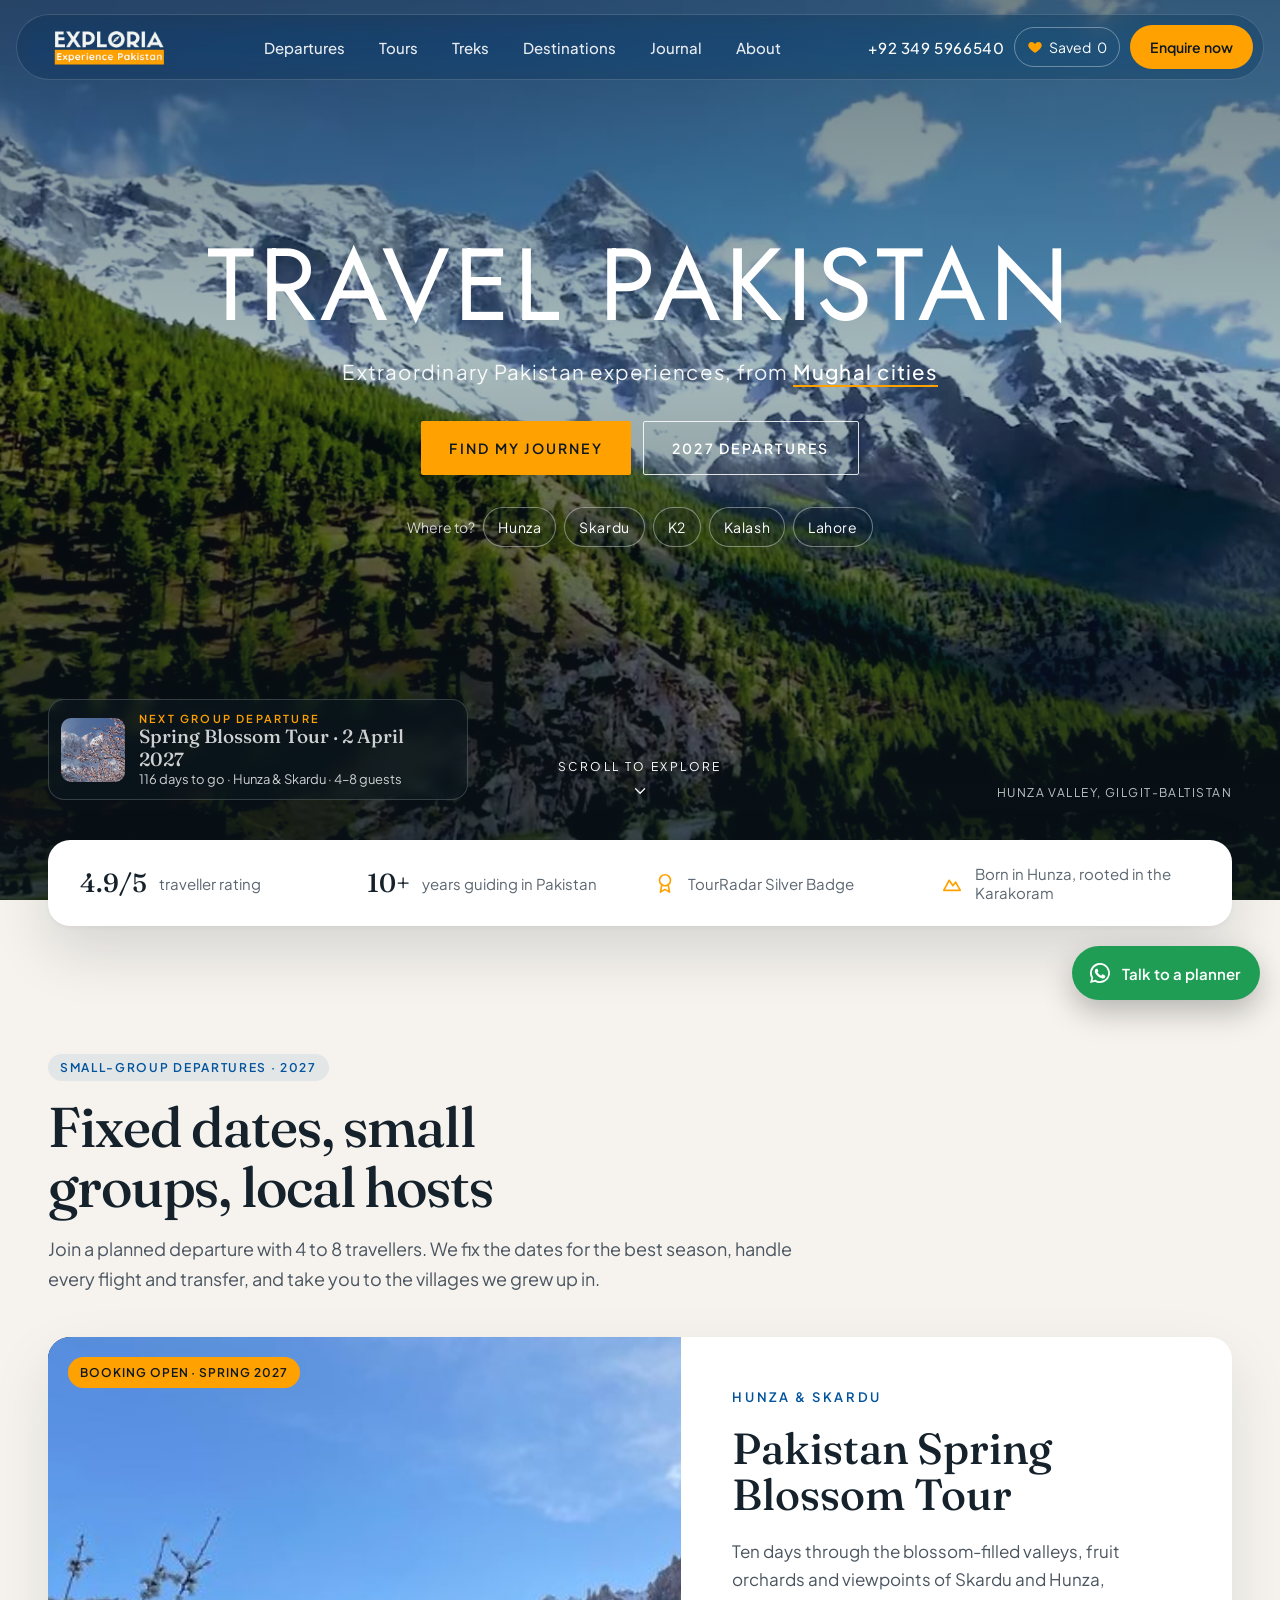
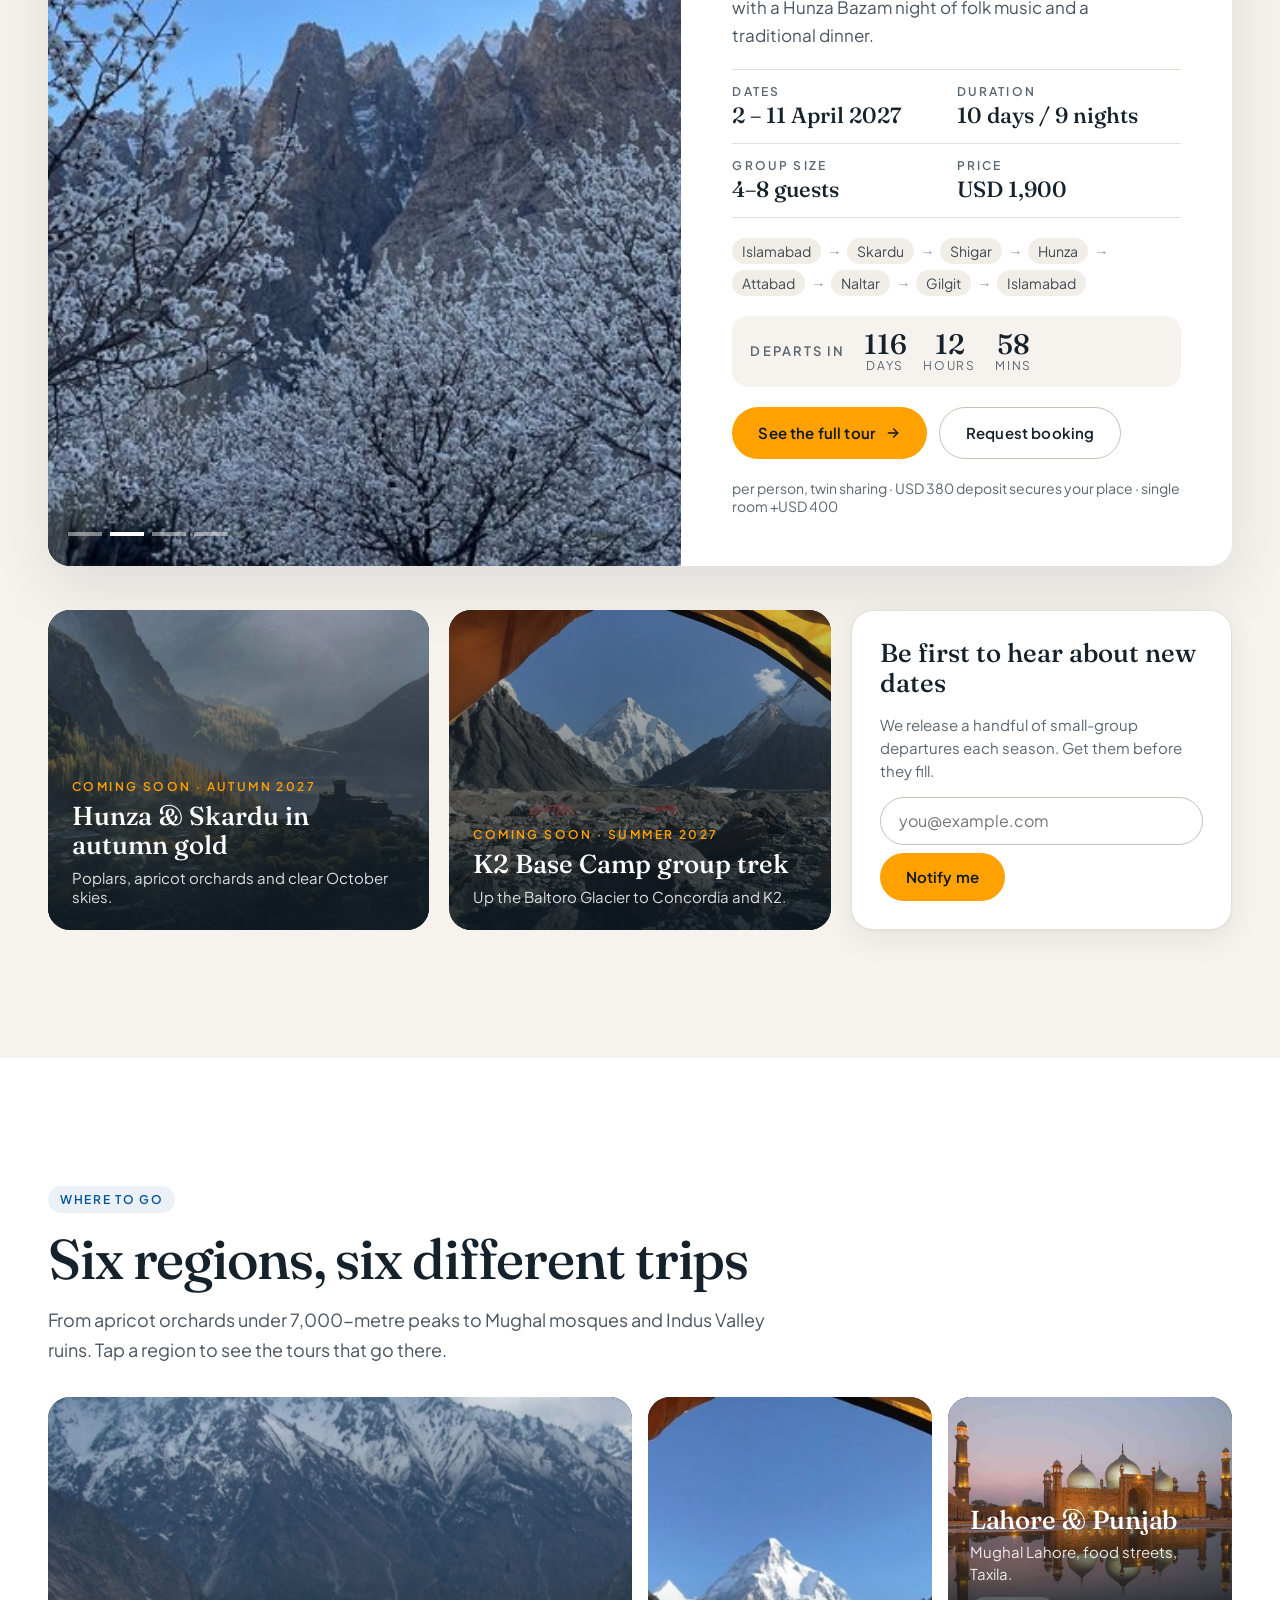
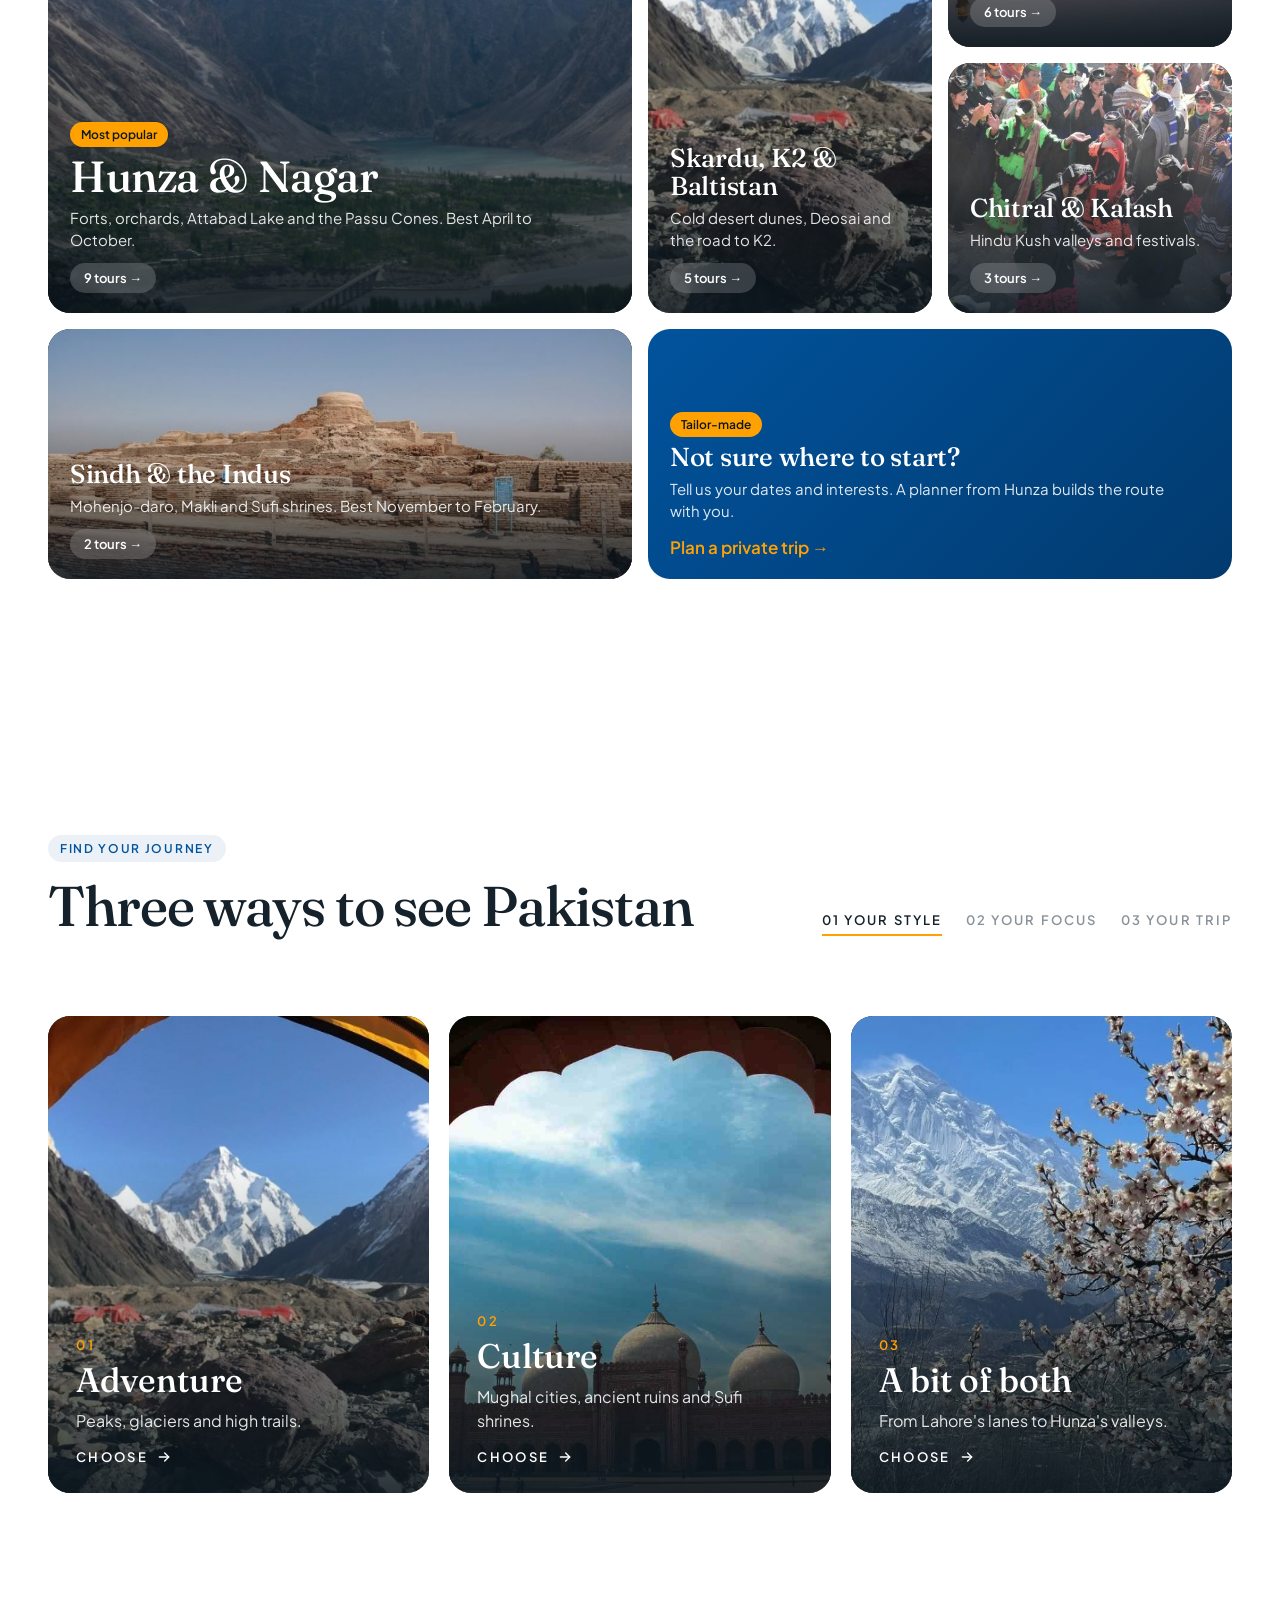
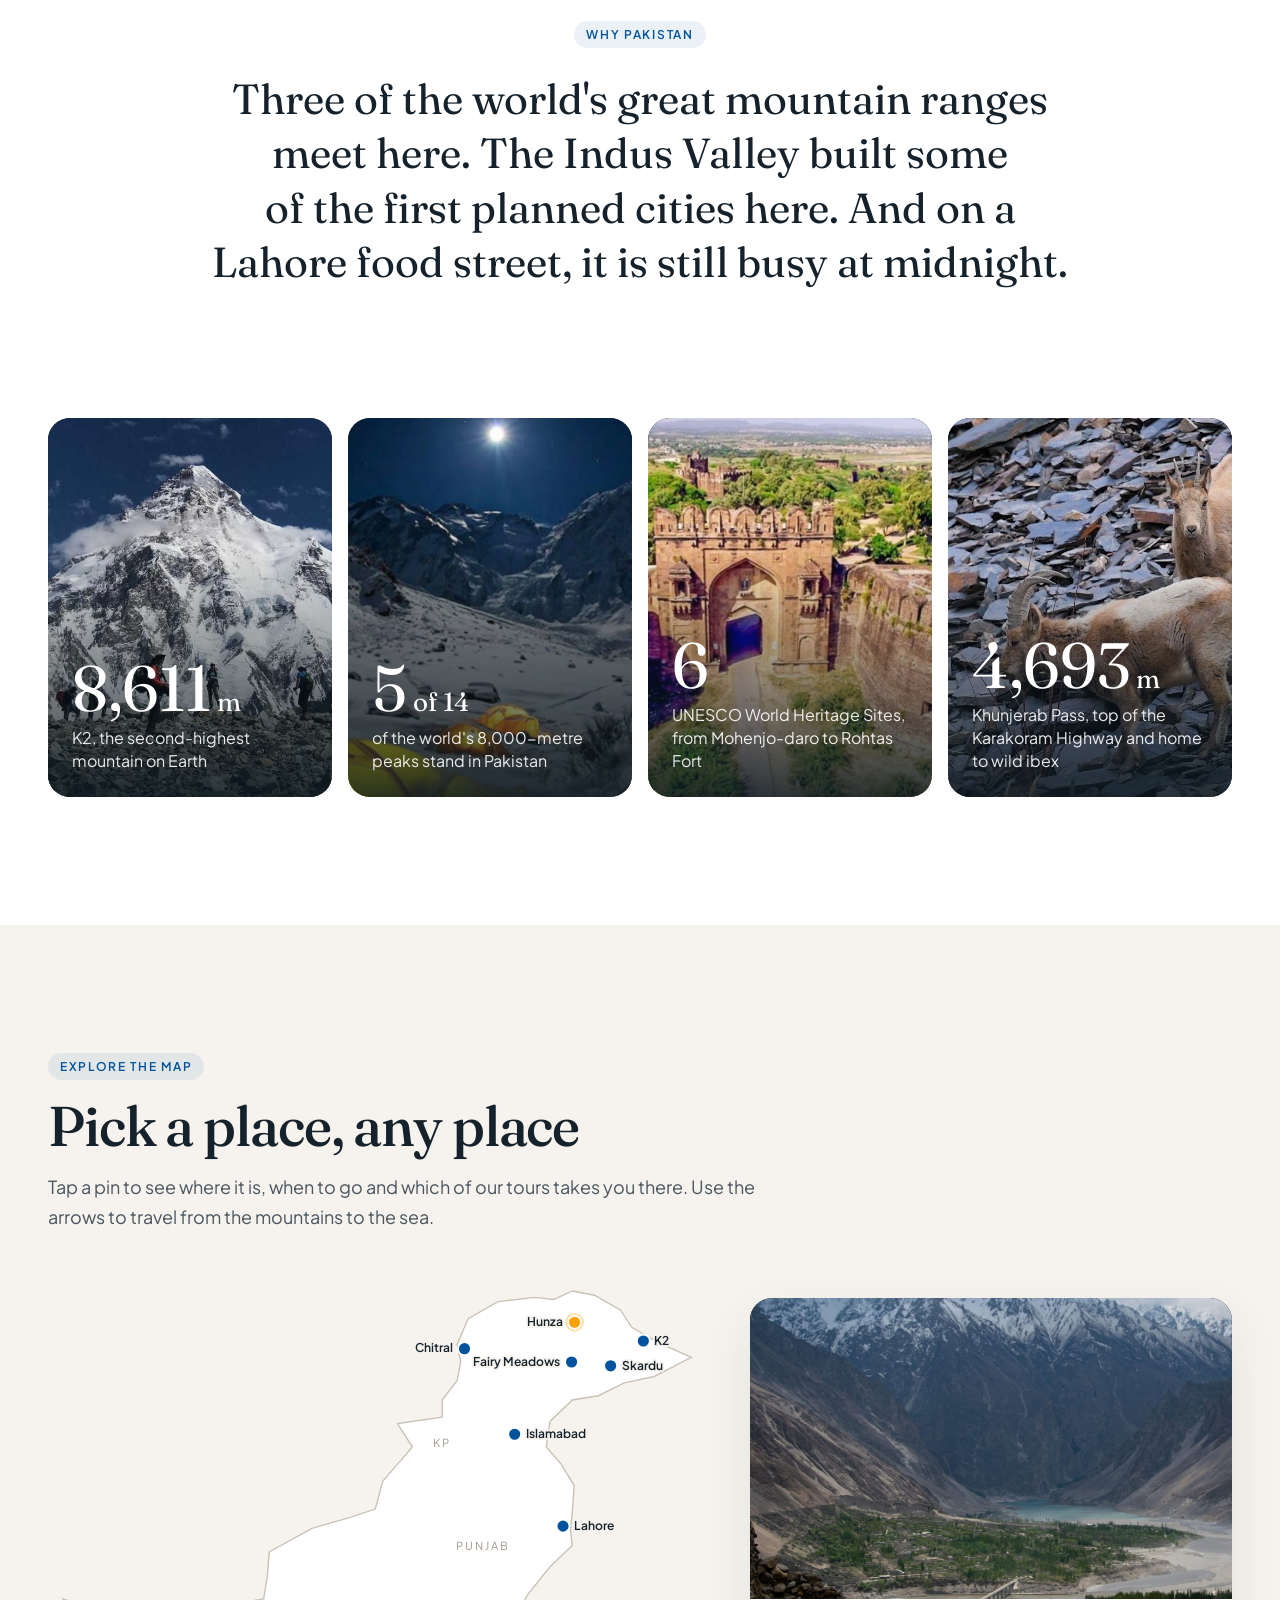
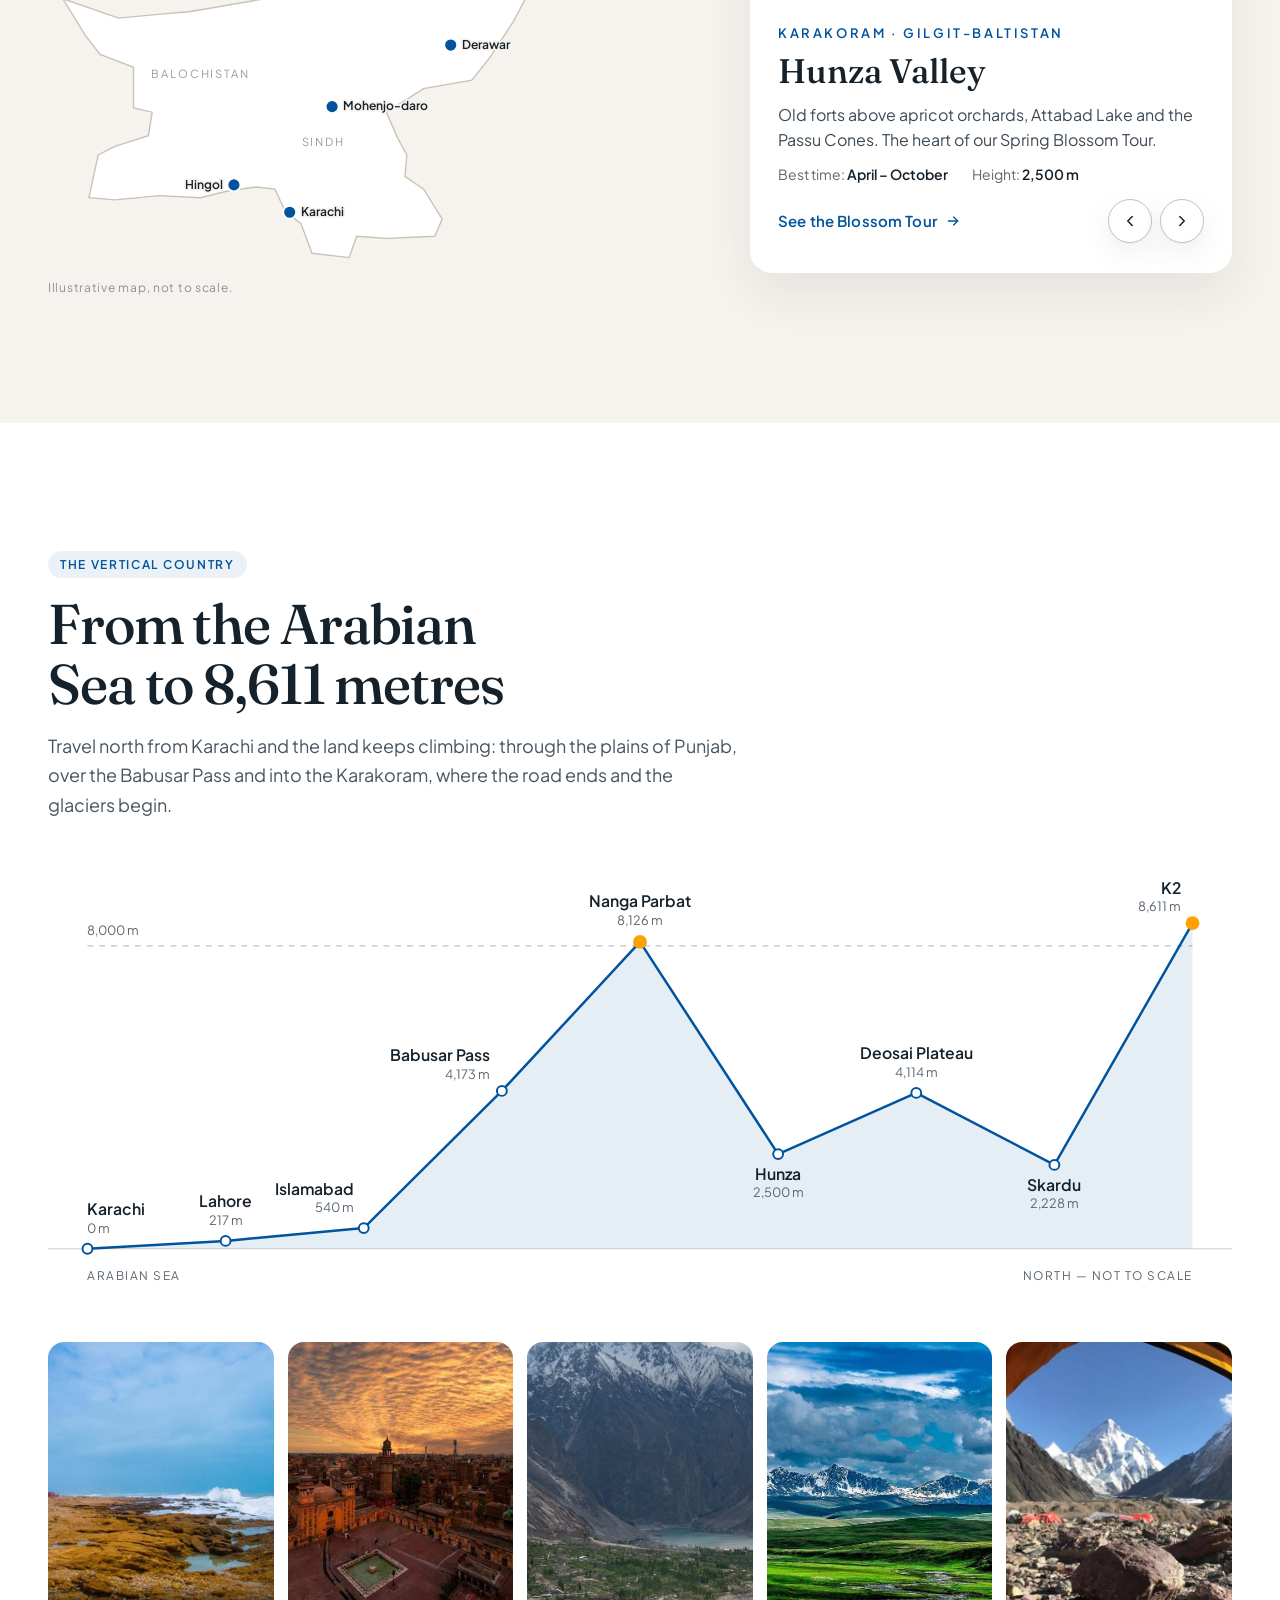
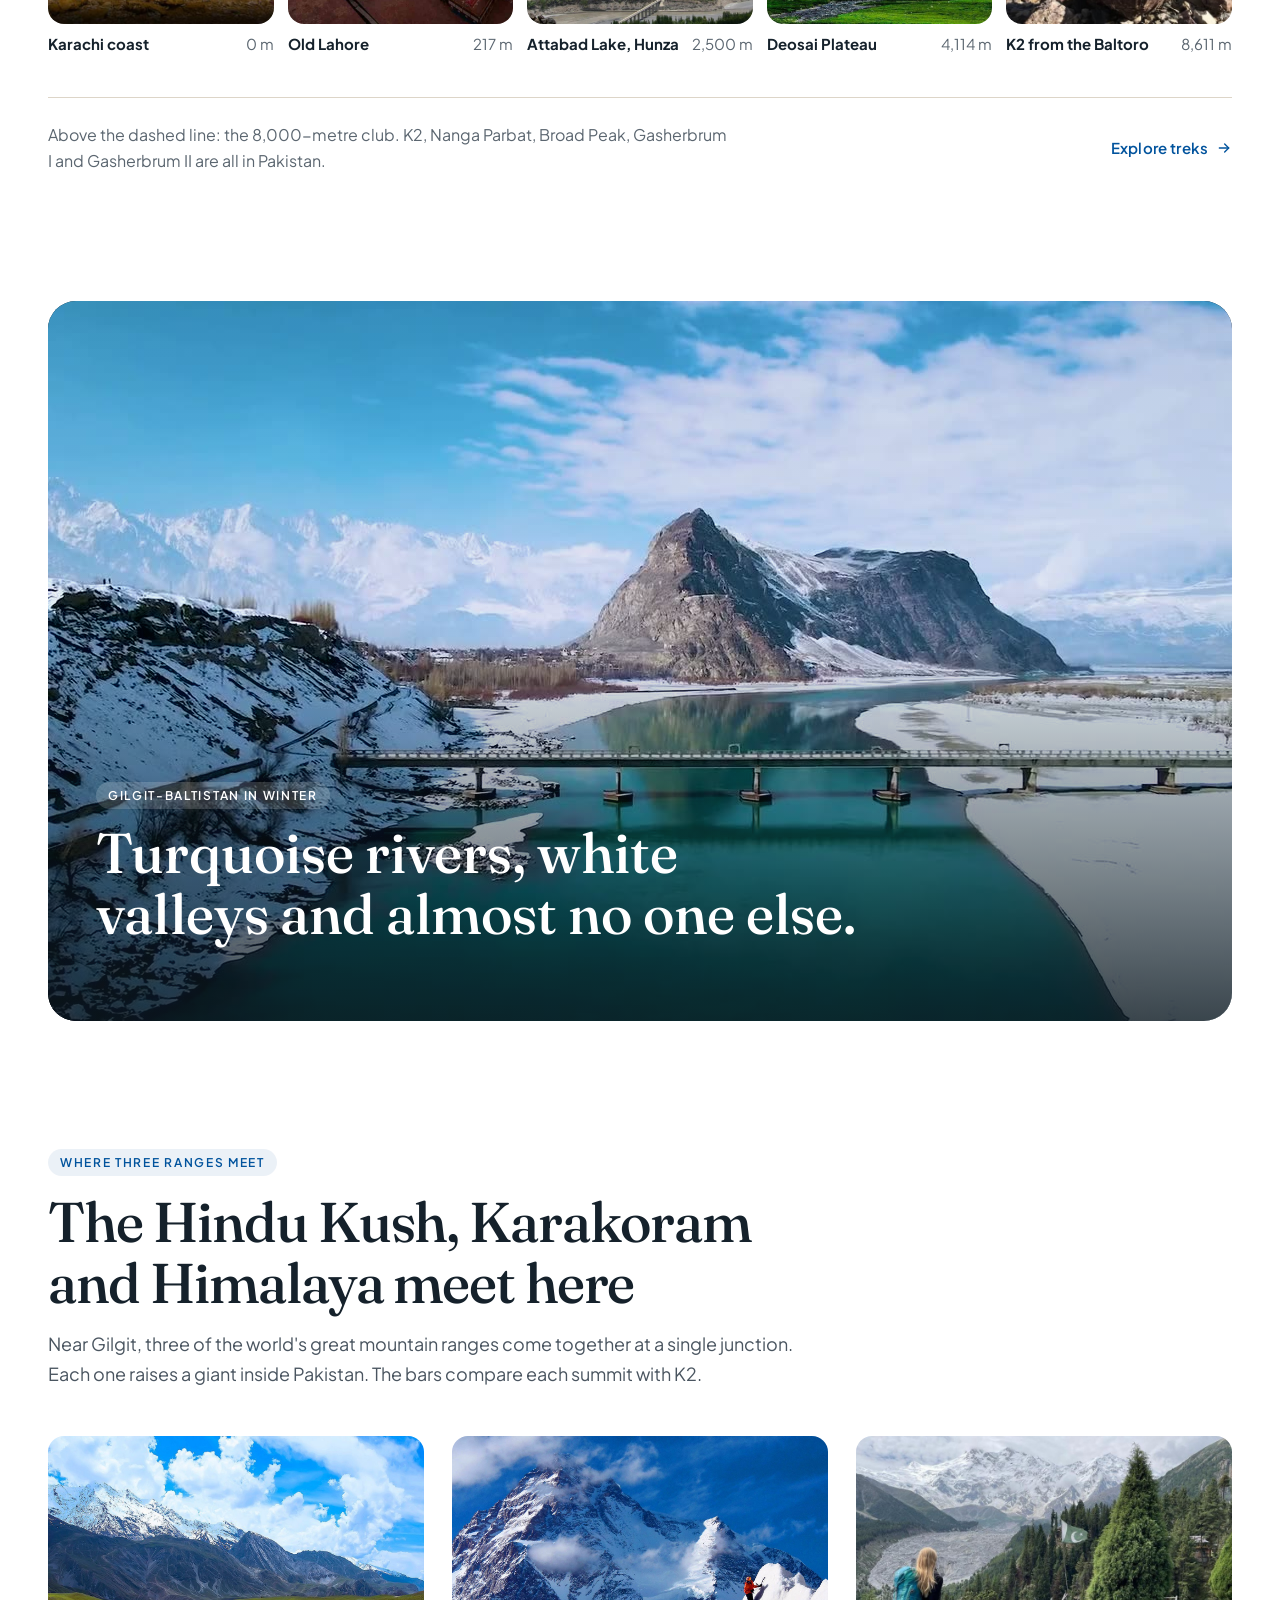
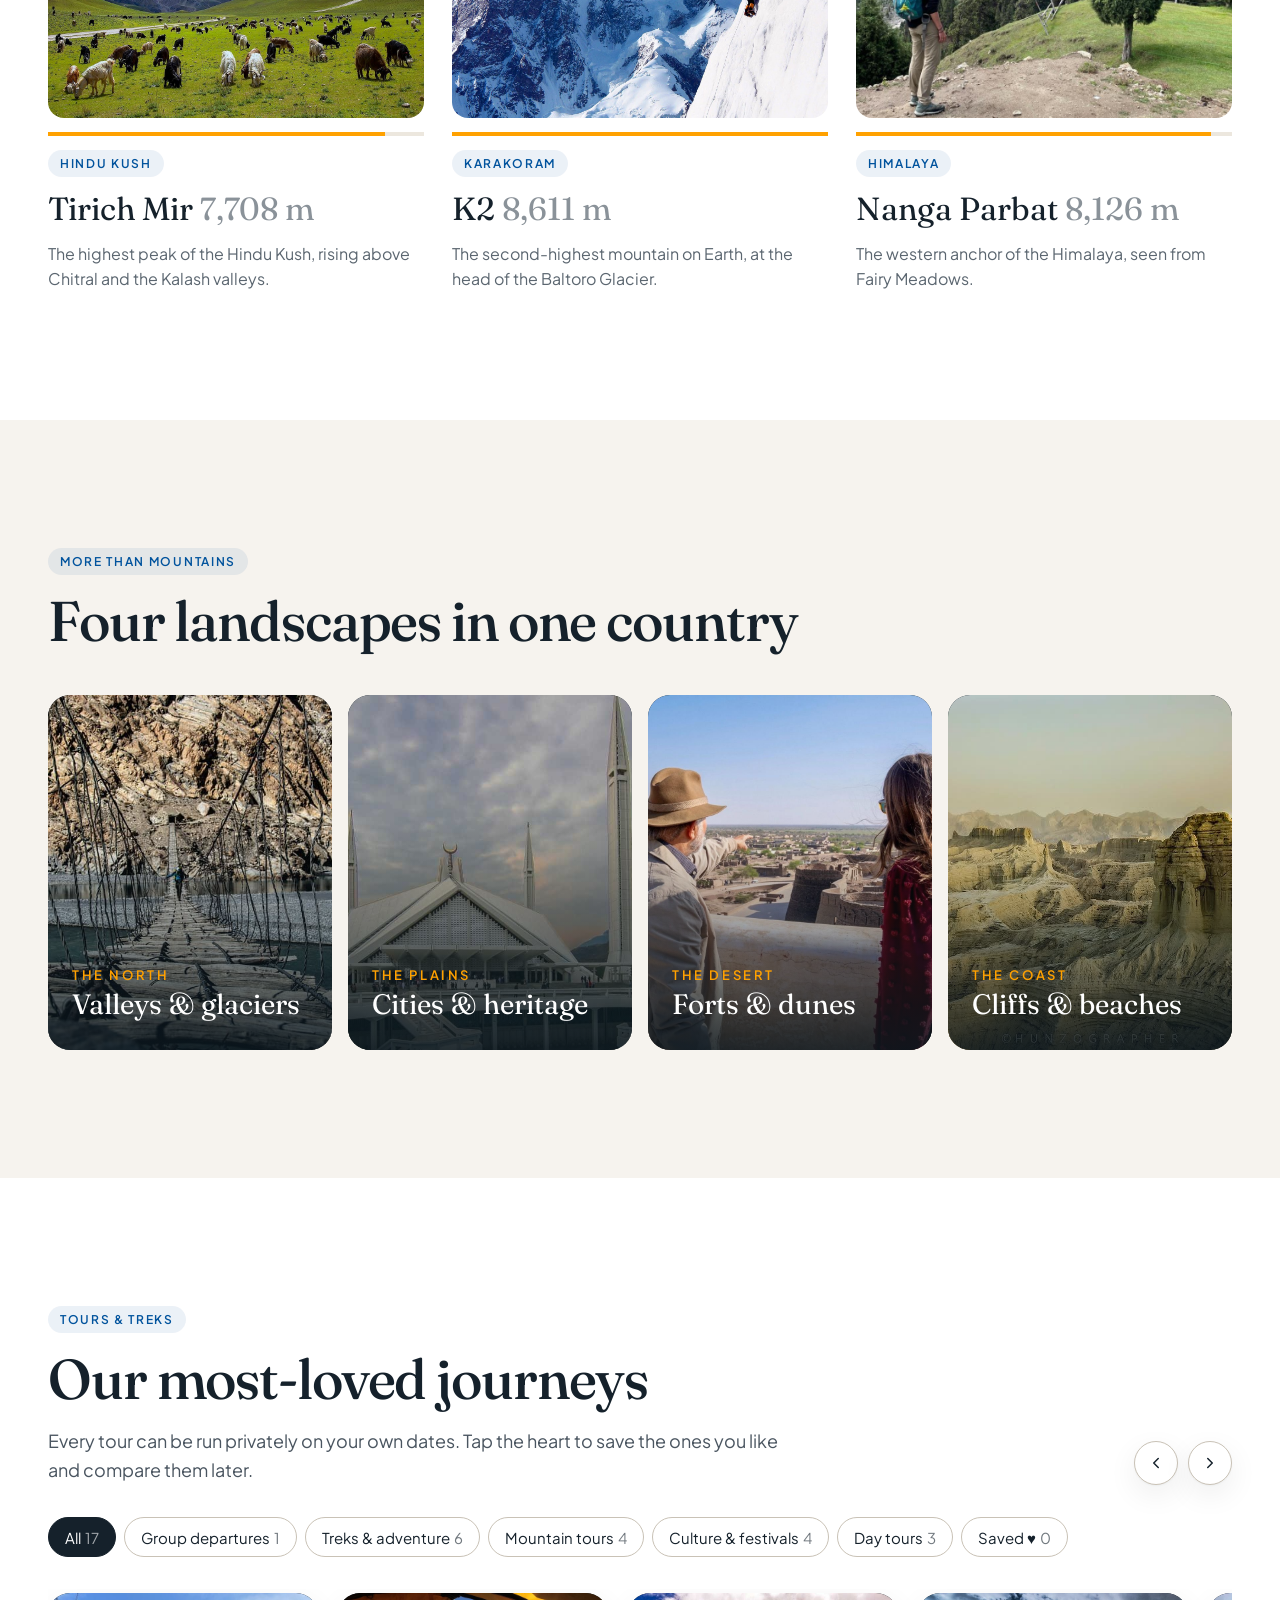
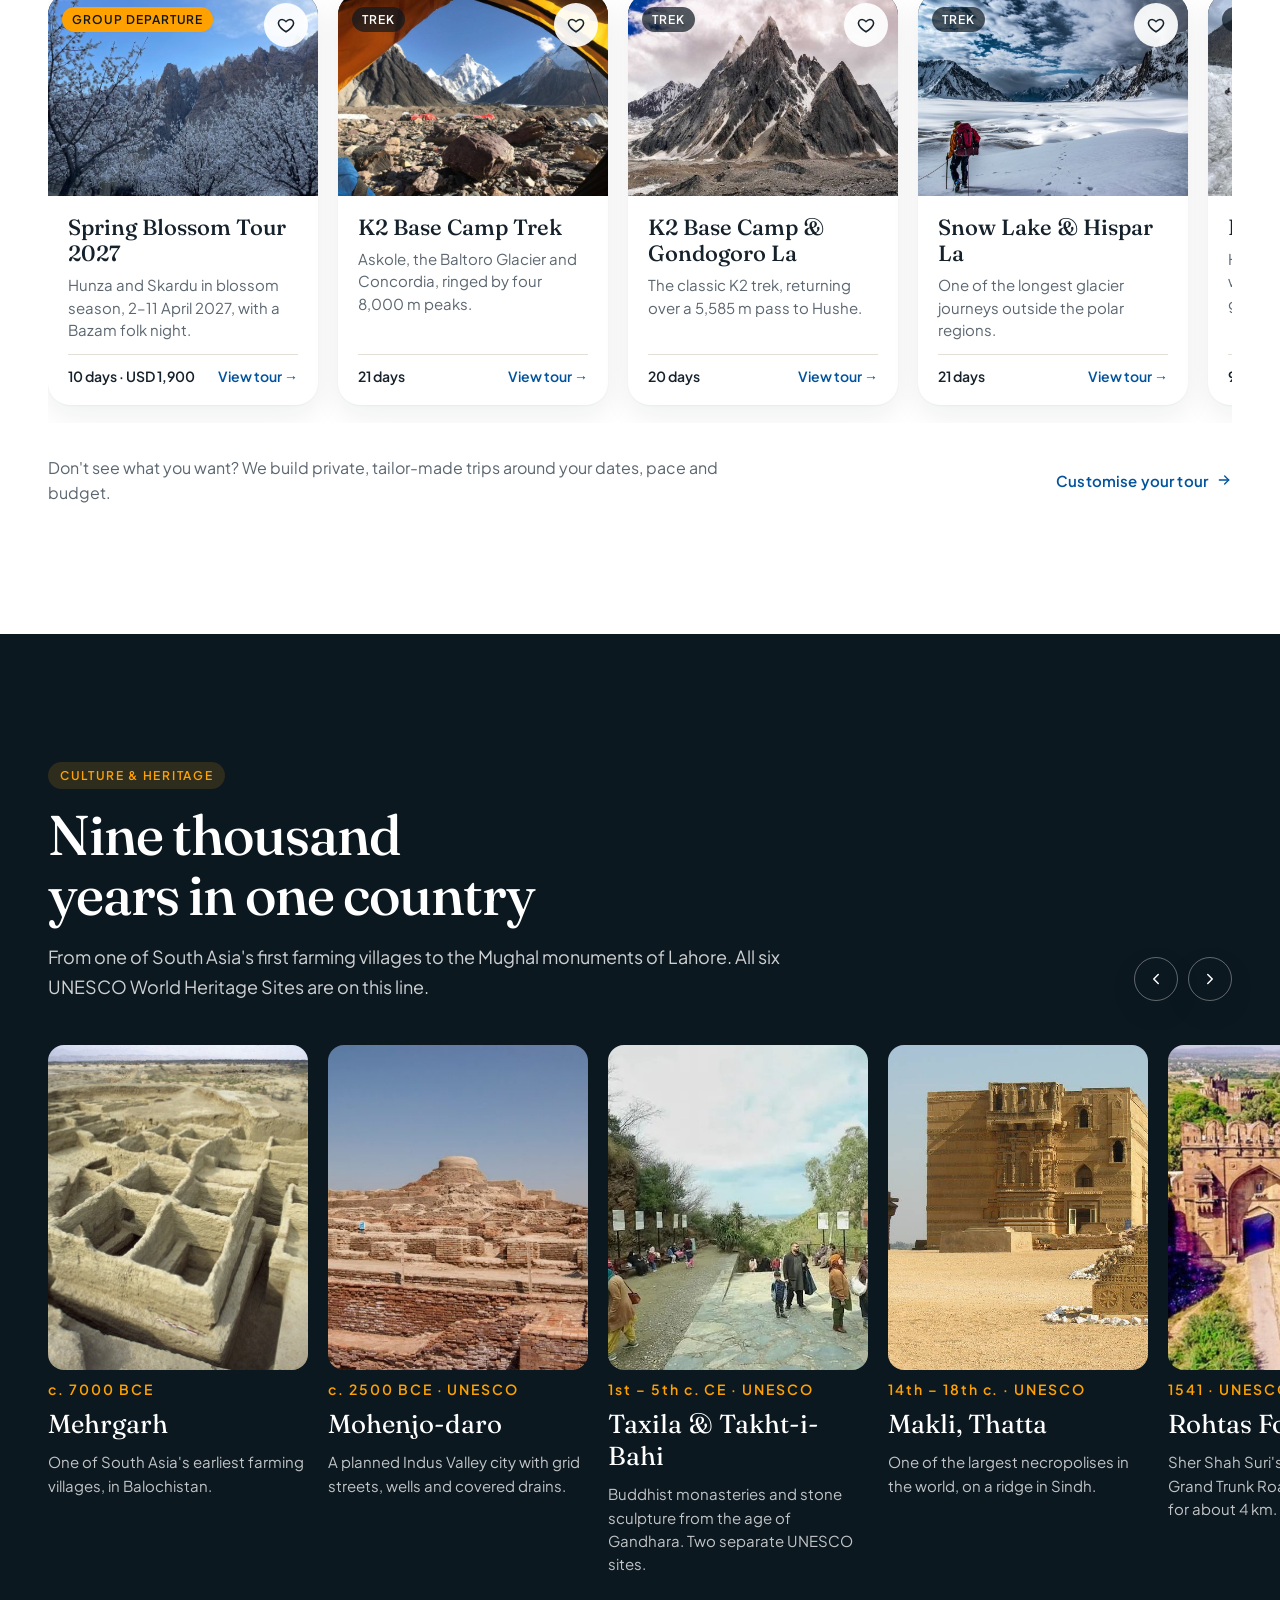
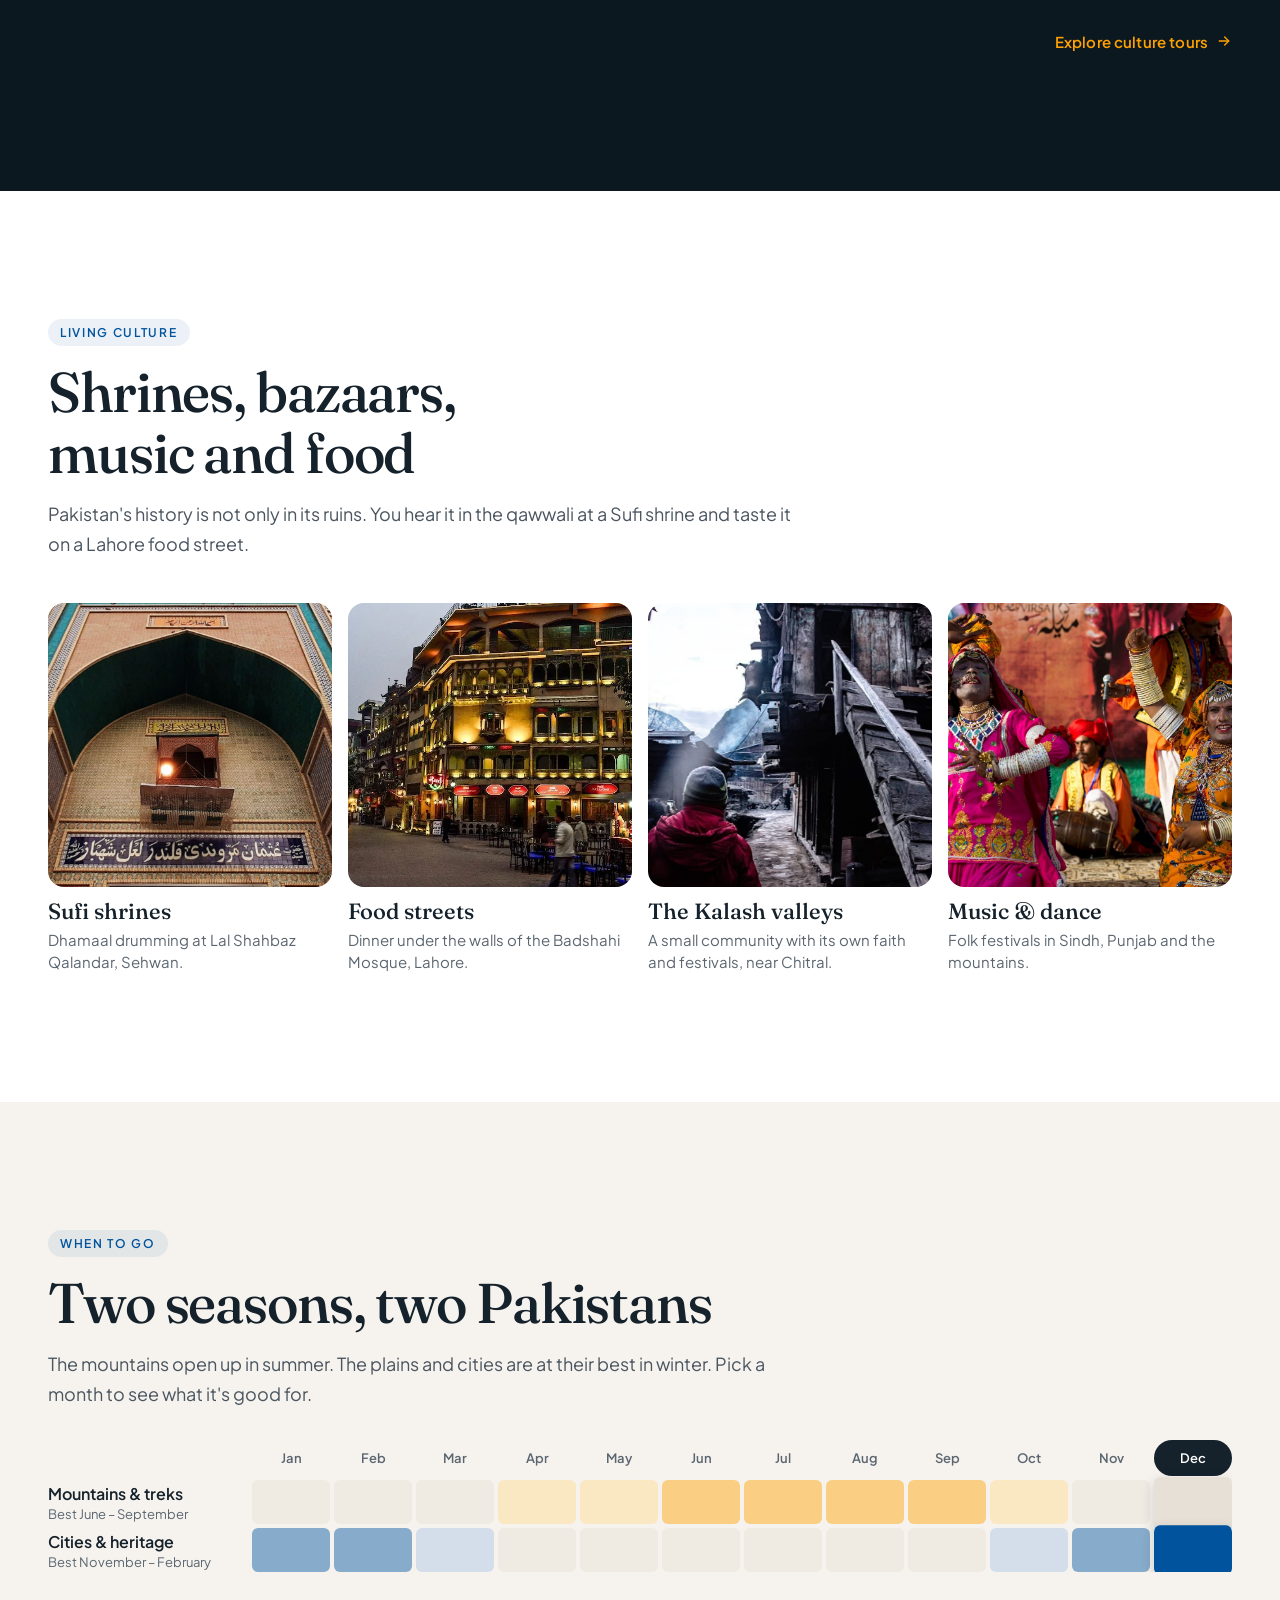
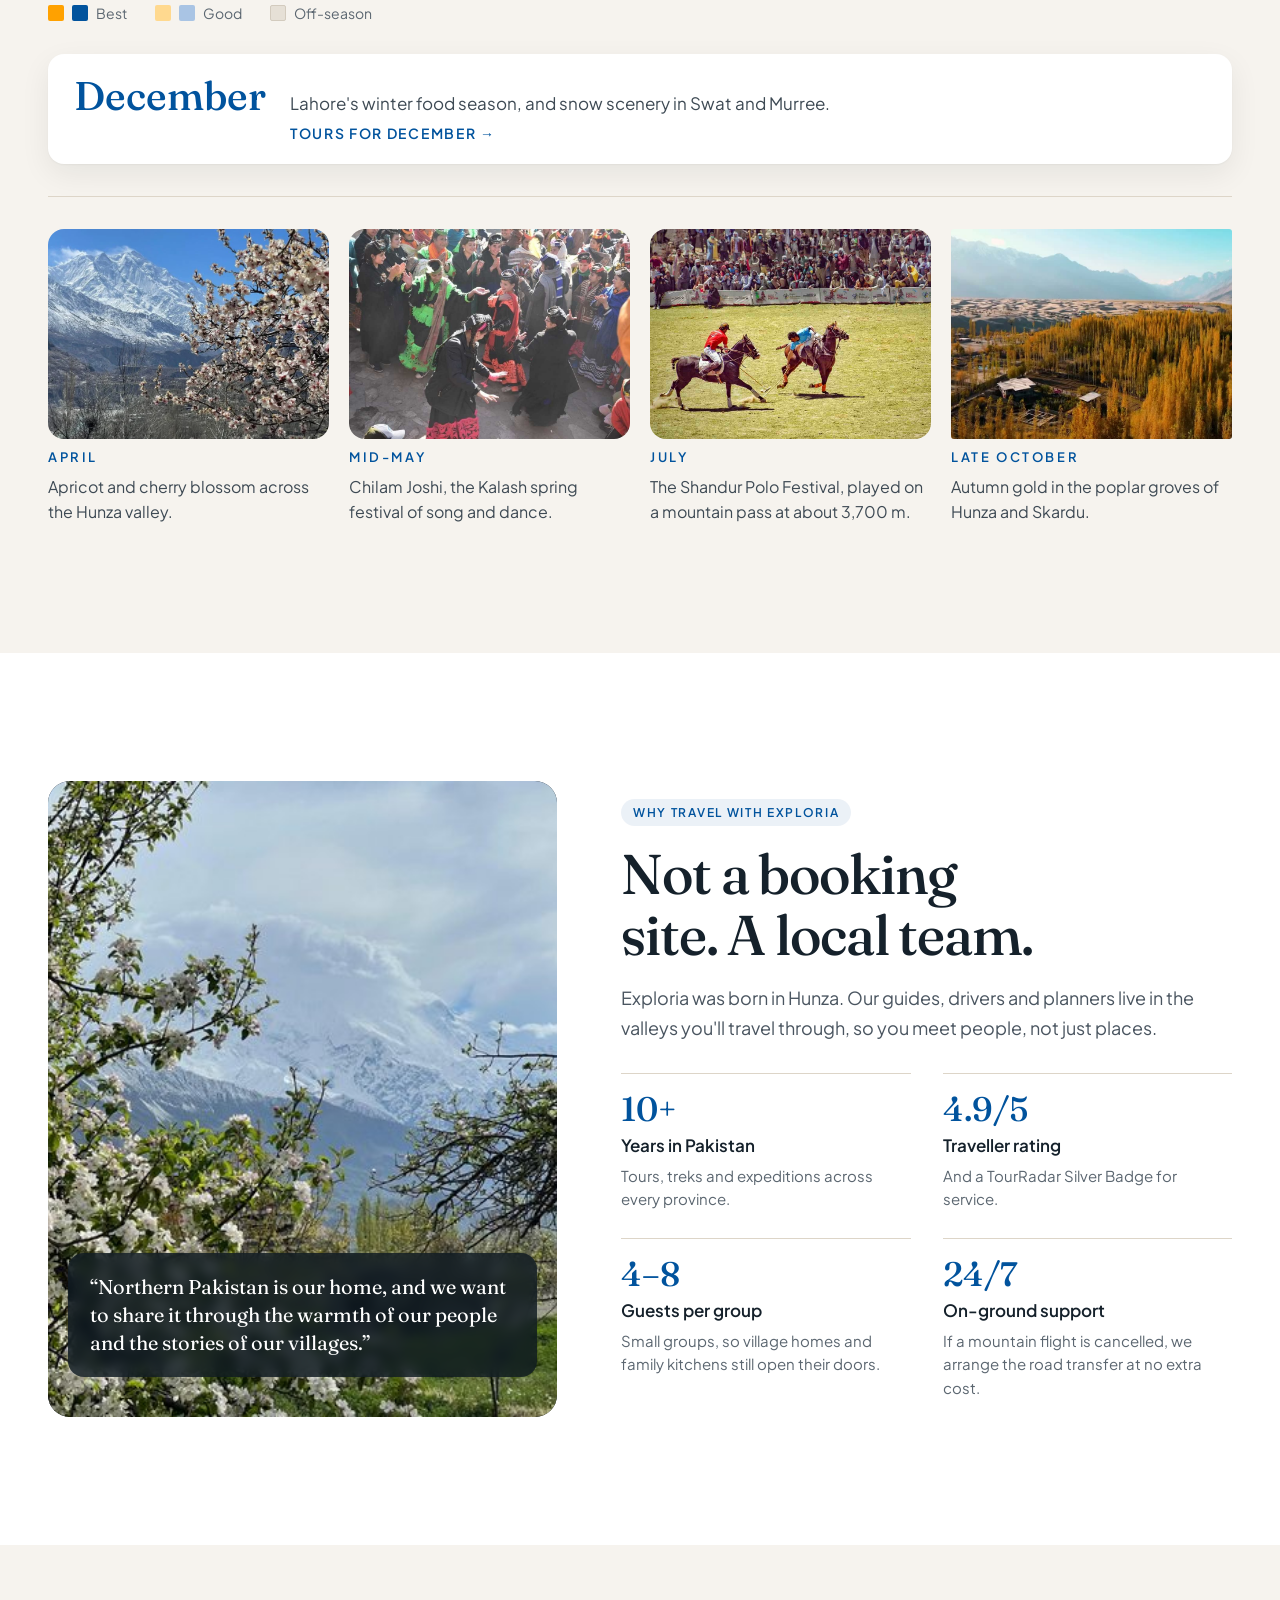
==== commit 08ac9a23: "Restore the original TRAVEL PAKISTAN hero headline and stop the departure card covering the chips Co" ====
--- a/index.html
+++ b/index.html
@@ -70,7 +70,7 @@
   </div>
   <div class="veil" aria-hidden="true"></div>
   <div class="hero-in">
-    <h1>Travel <em>Pakistan</em></h1>
+    <h1>Travel Pakistan</h1>
     <p class="sub">Extraordinary Pakistan experiences, from <b id="heroWord">mountains</b></p>
     <div class="hero-btns">
       <a class="btn btn-primary" href="#journey">Find my journey</a>
--- a/css/site.css
+++ b/css/site.css
@@ -591,3 +591,10 @@
 .hero .hero-btns .btn{min-width:200px;min-height:54px;padding:0 28px;border-radius:2px;font-size:14px;letter-spacing:.16em;text-transform:uppercase}
 .hero .hero-btns .btn-line{background:transparent;backdrop-filter:none}
 .hero .hero-btns .btn-primary:hover{transform:none;box-shadow:none}
+/* hero headline back to the original look (client preference) */
+@font-face{font-family:'Jost';font-style:normal;font-weight:400 600;font-display:swap;src:url(/media/fonts/jost.woff2) format('woff2')}
+.hero h1{font-family:Jost,'Helvetica Neue',Arial,sans-serif;font-weight:400;font-size:clamp(46px,8vw,104px);line-height:1;letter-spacing:.04em;text-transform:uppercase}
+/* keep the hero text clear of the "next departure" card on short screens */
+.hero{min-height:max(760px,100vh)}
+.hero-in{padding-bottom:270px}
+@media (max-width:960px){.hero-in{padding-bottom:170px}}
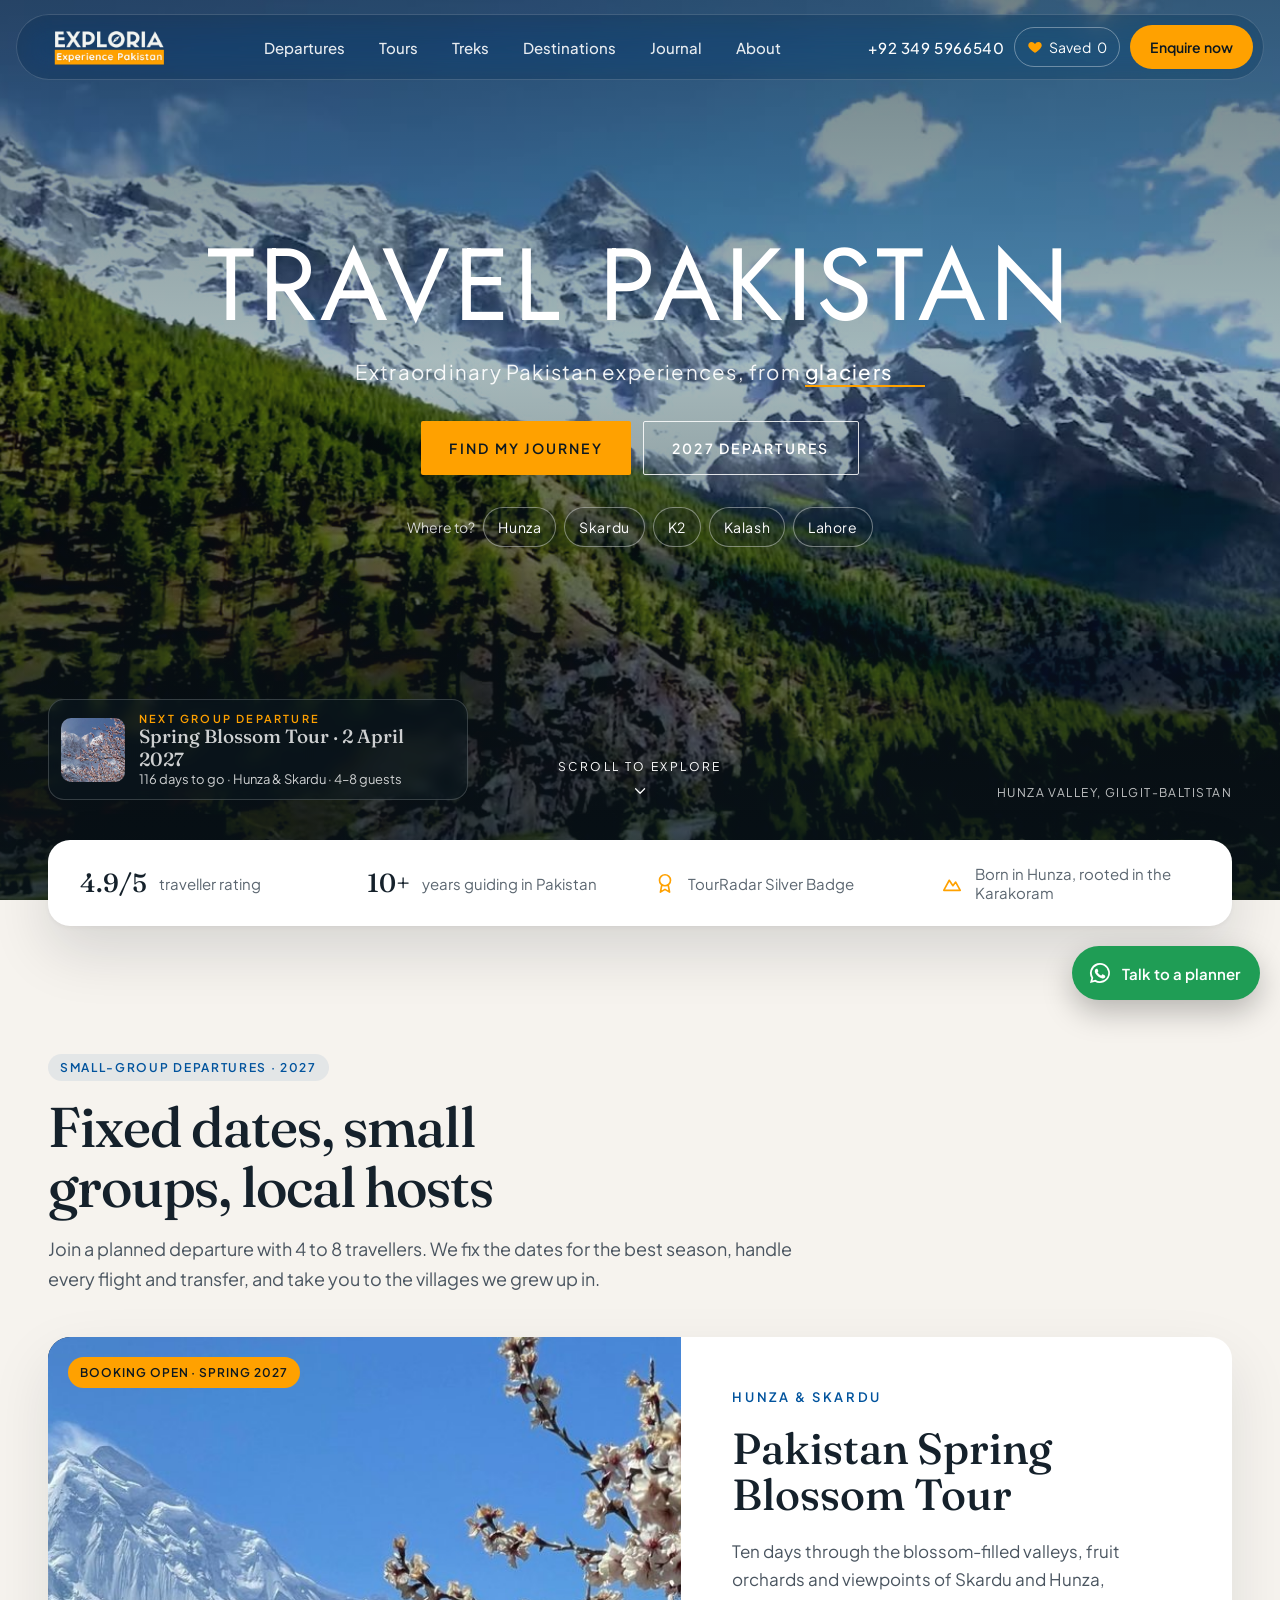
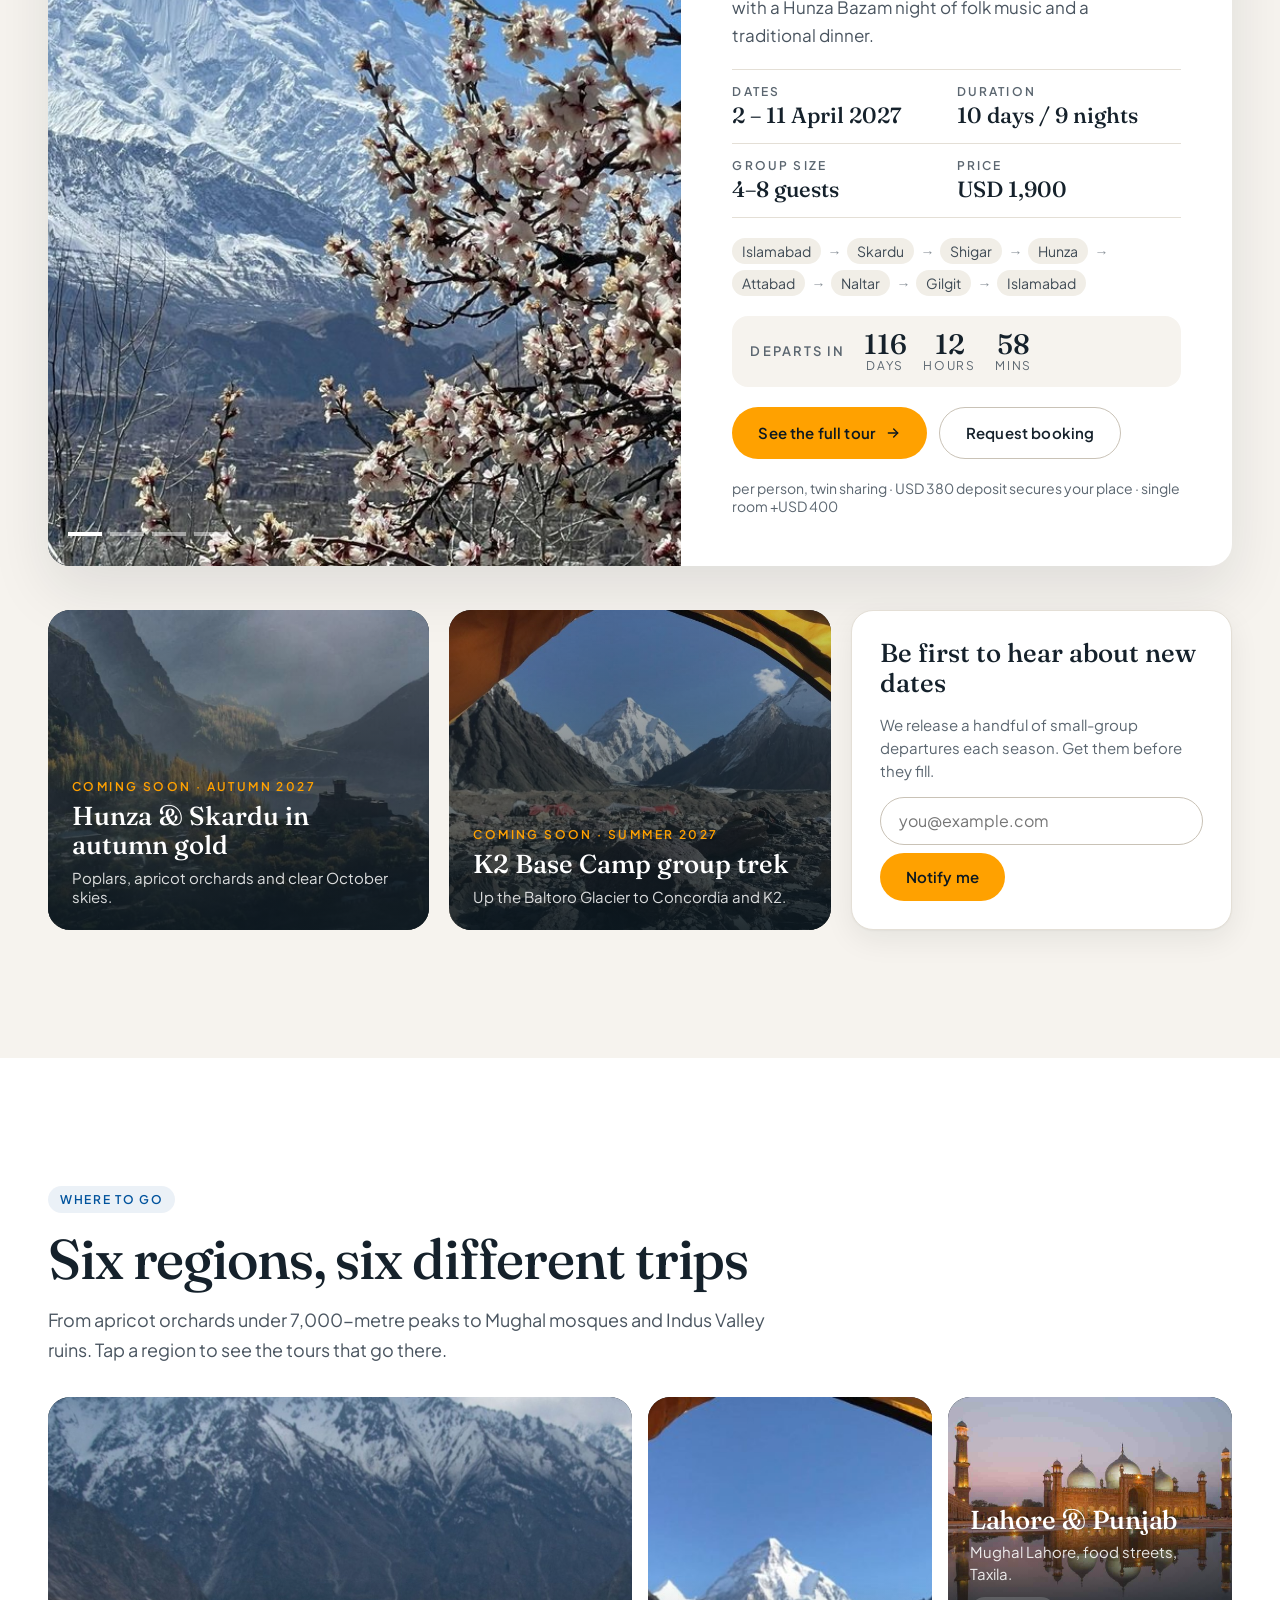
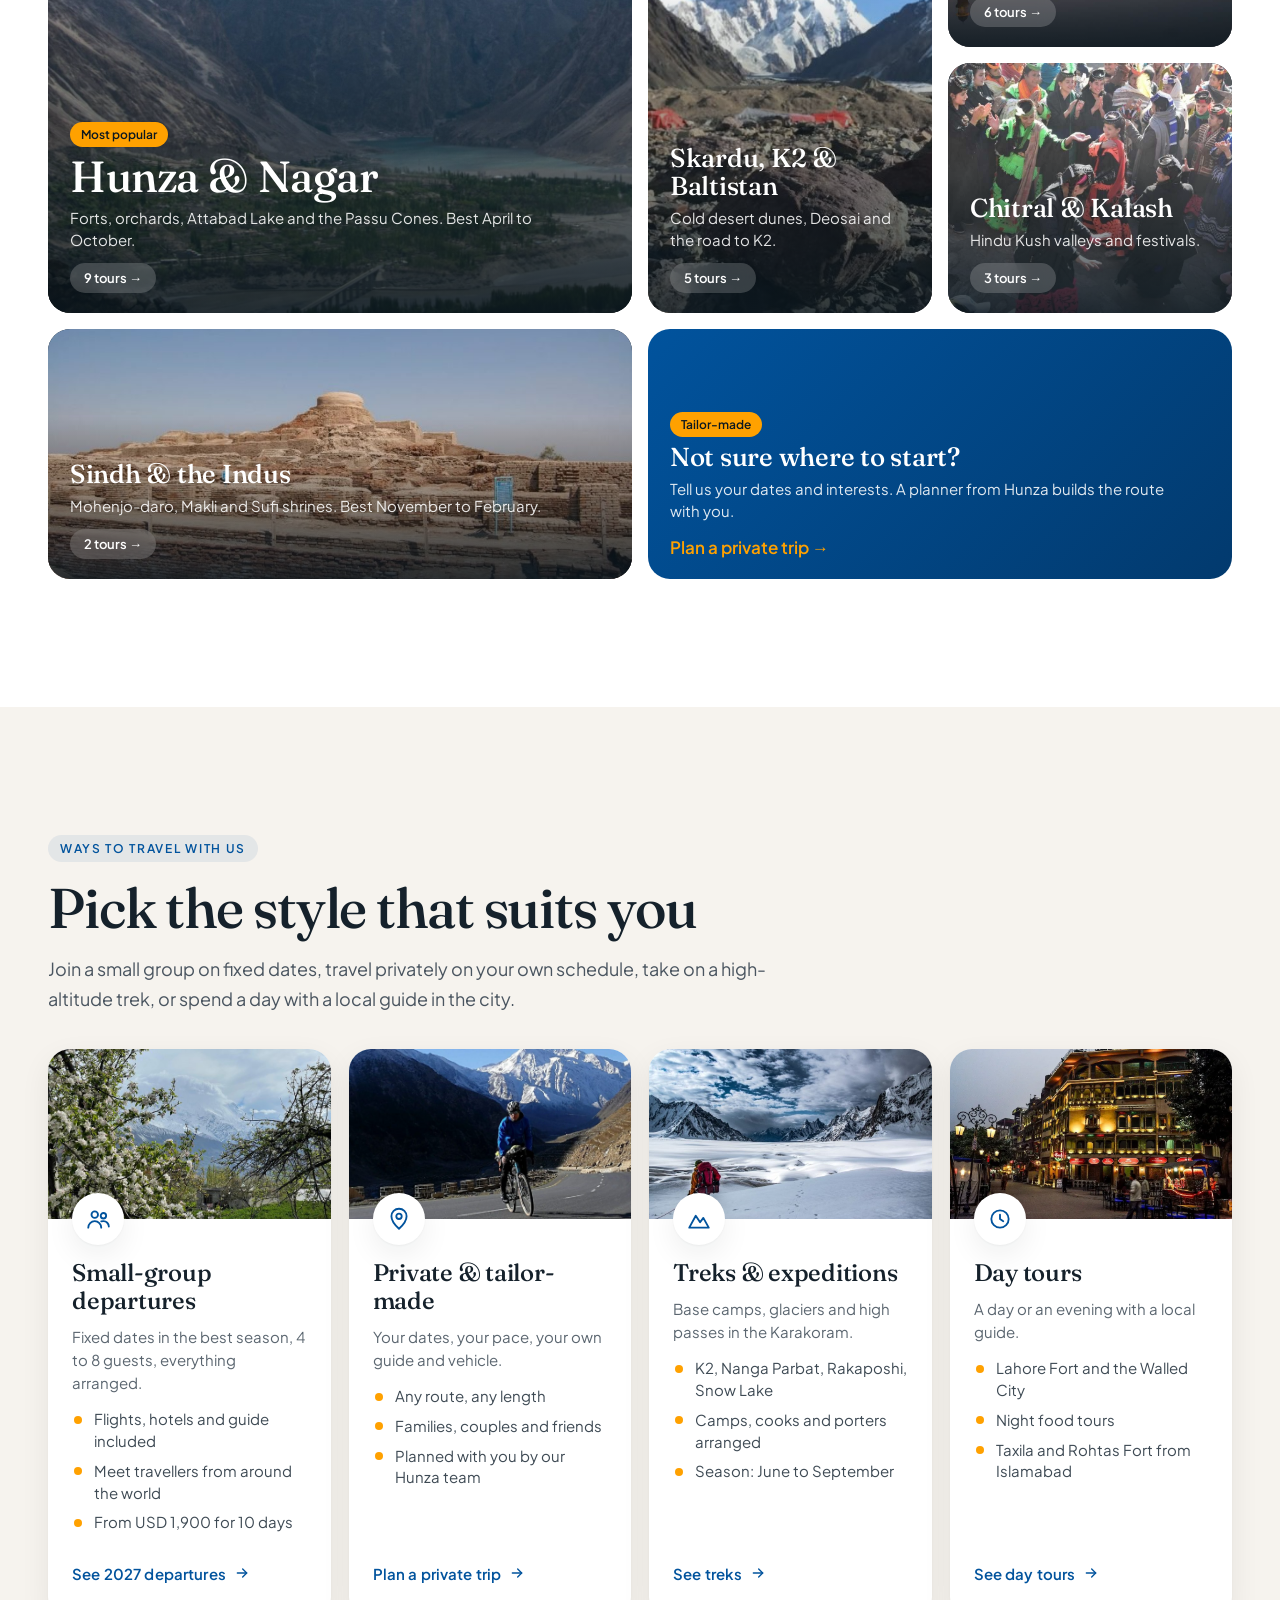
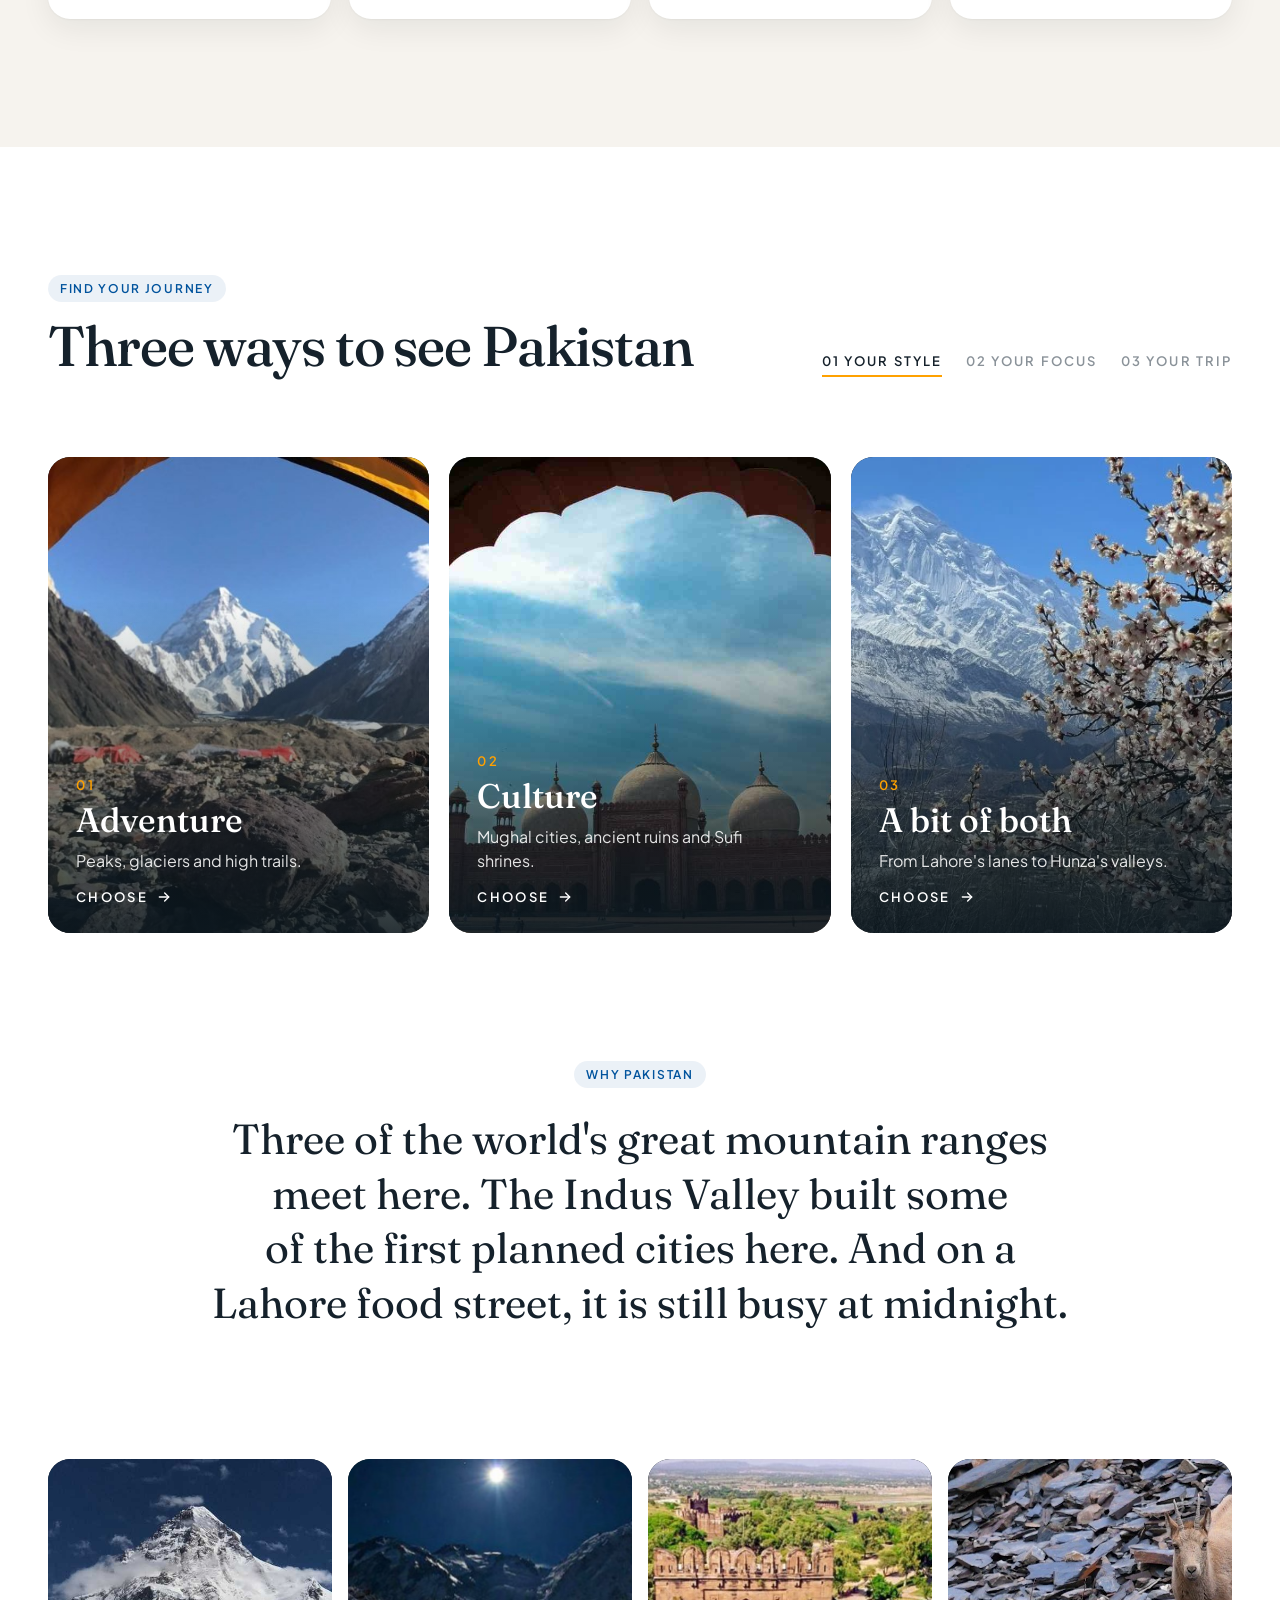
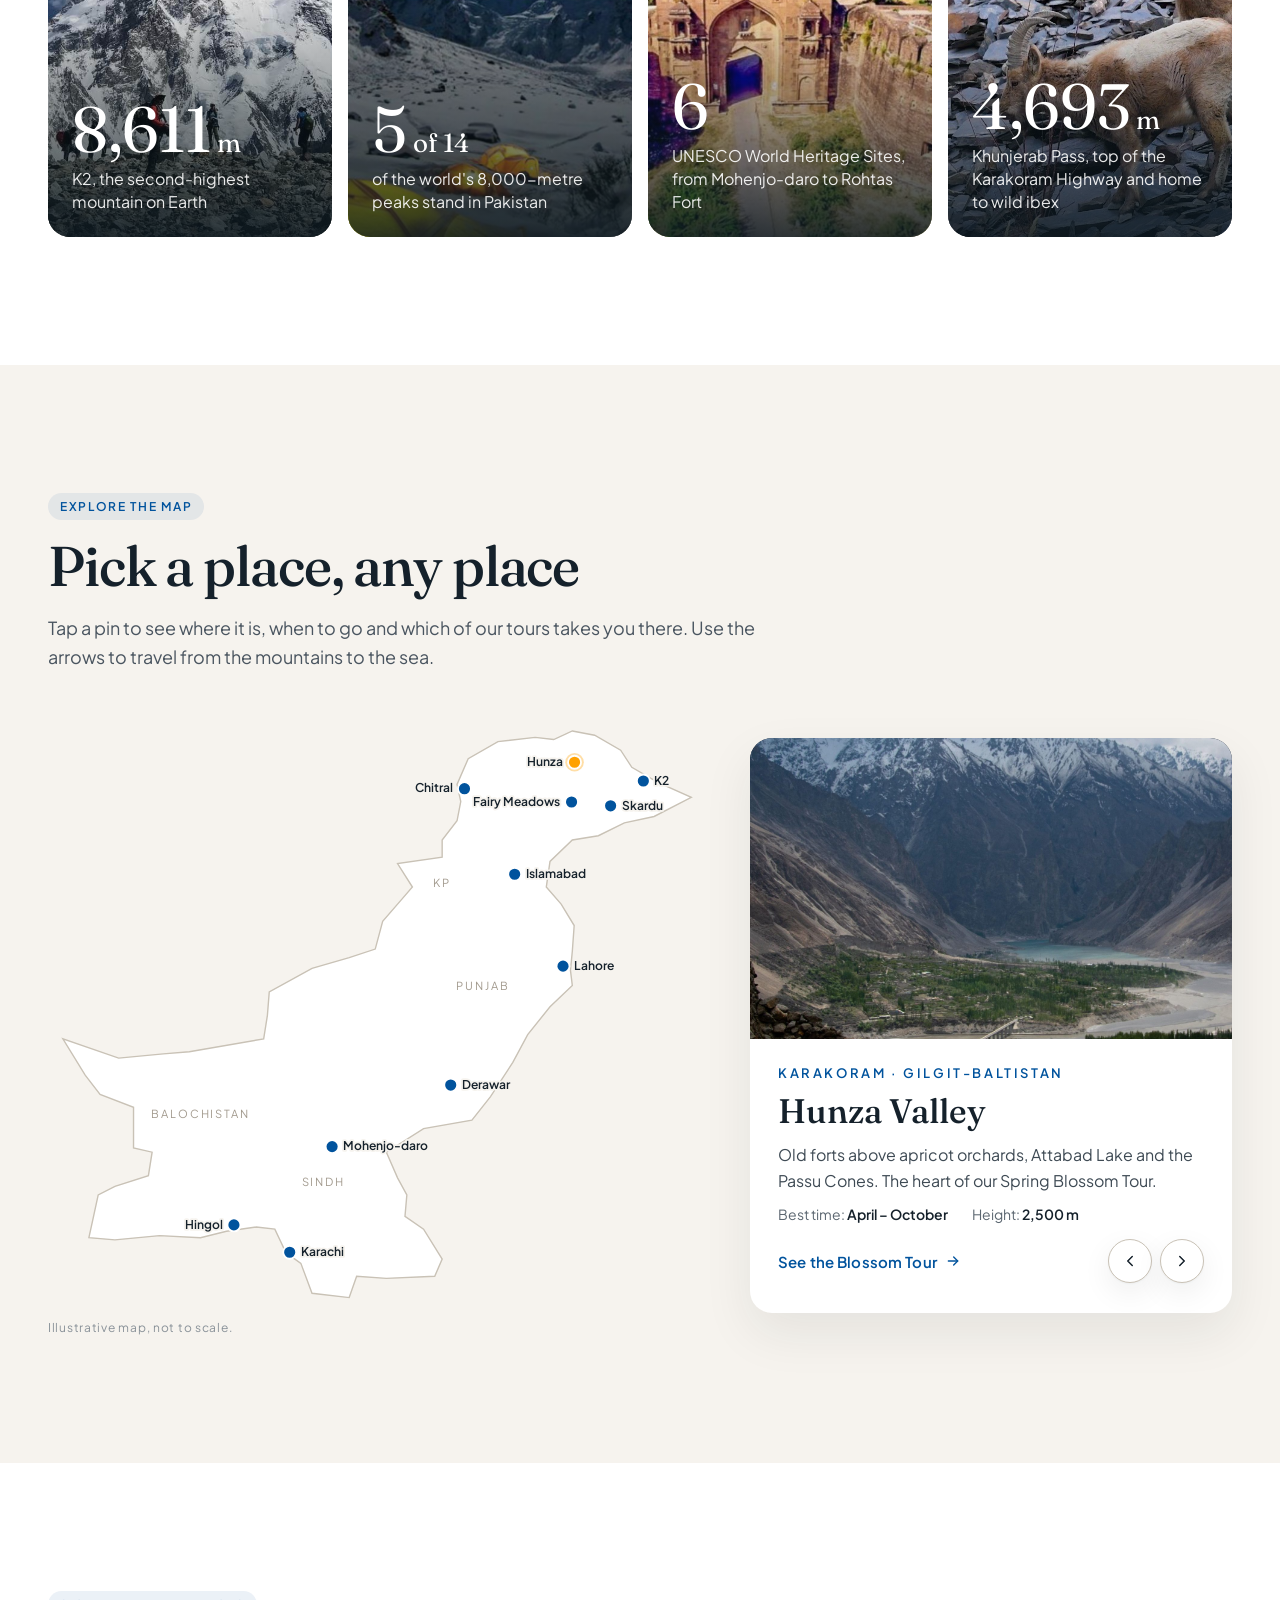
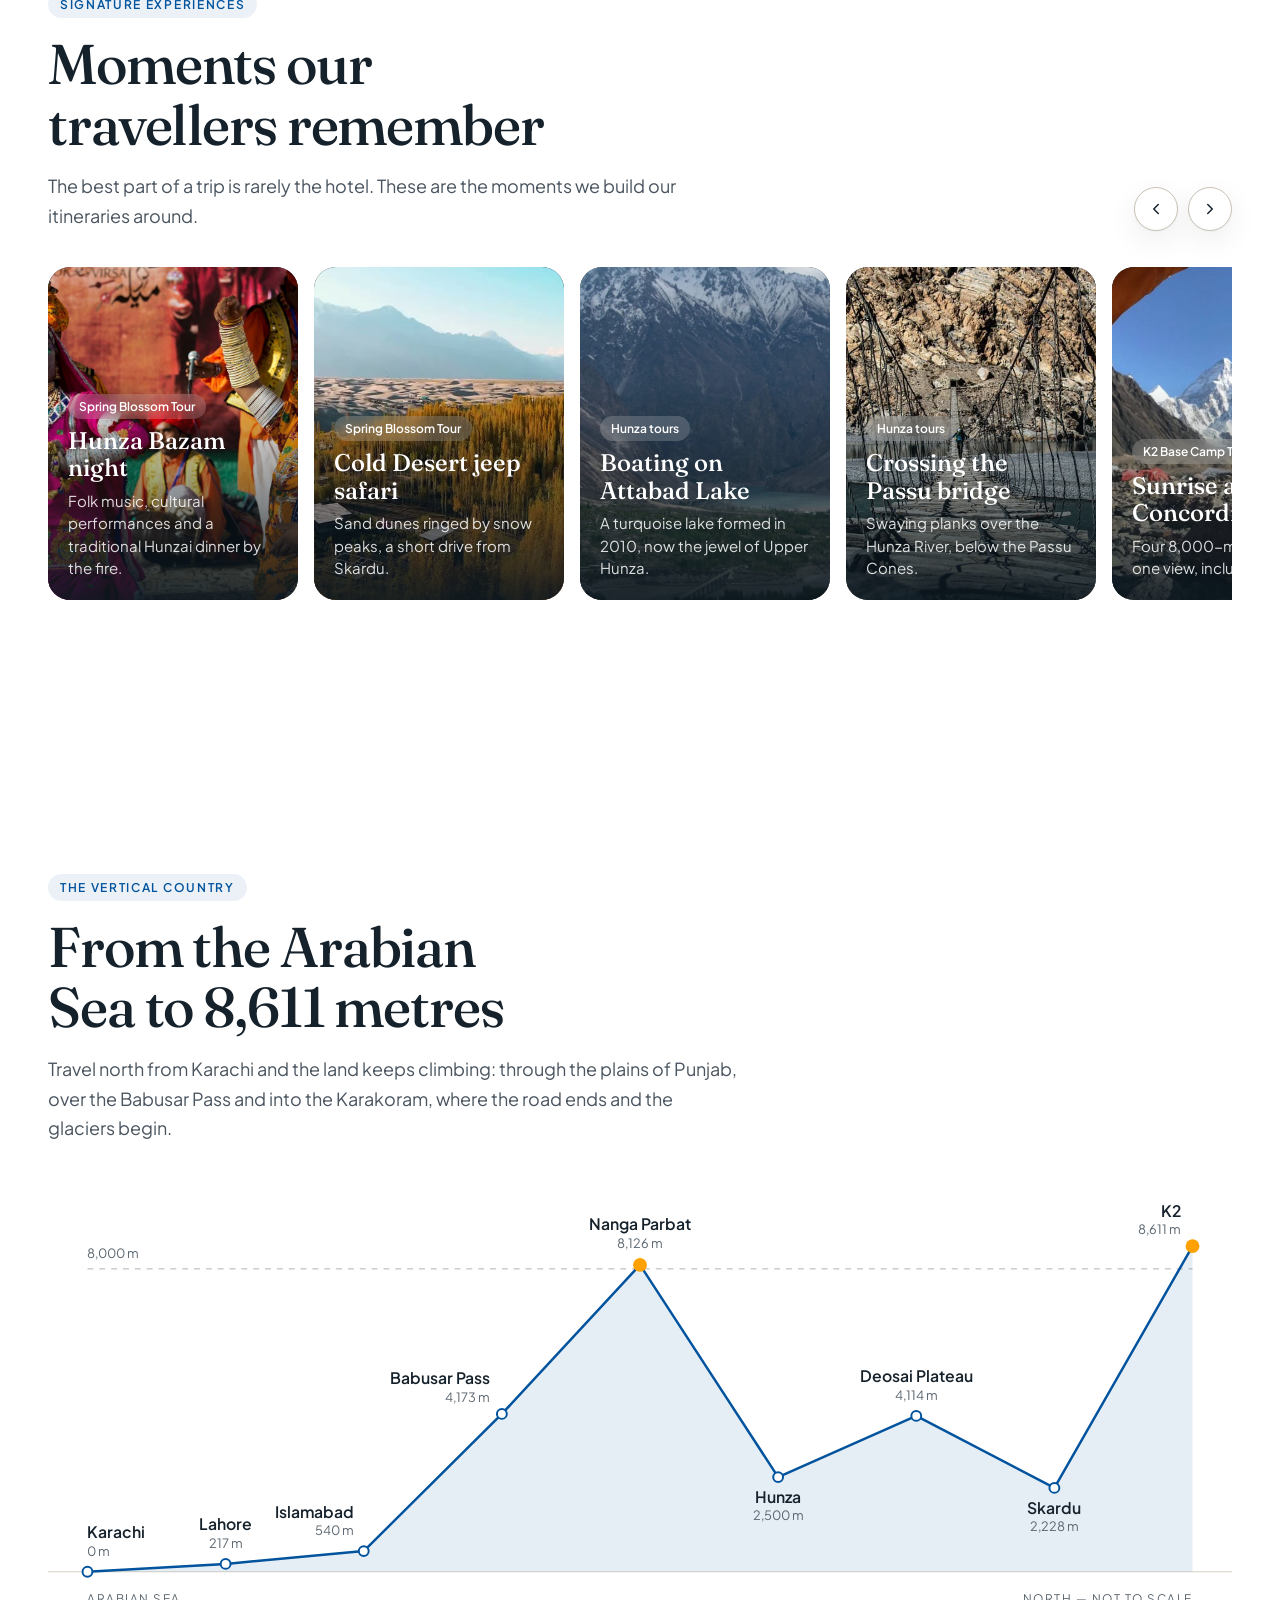
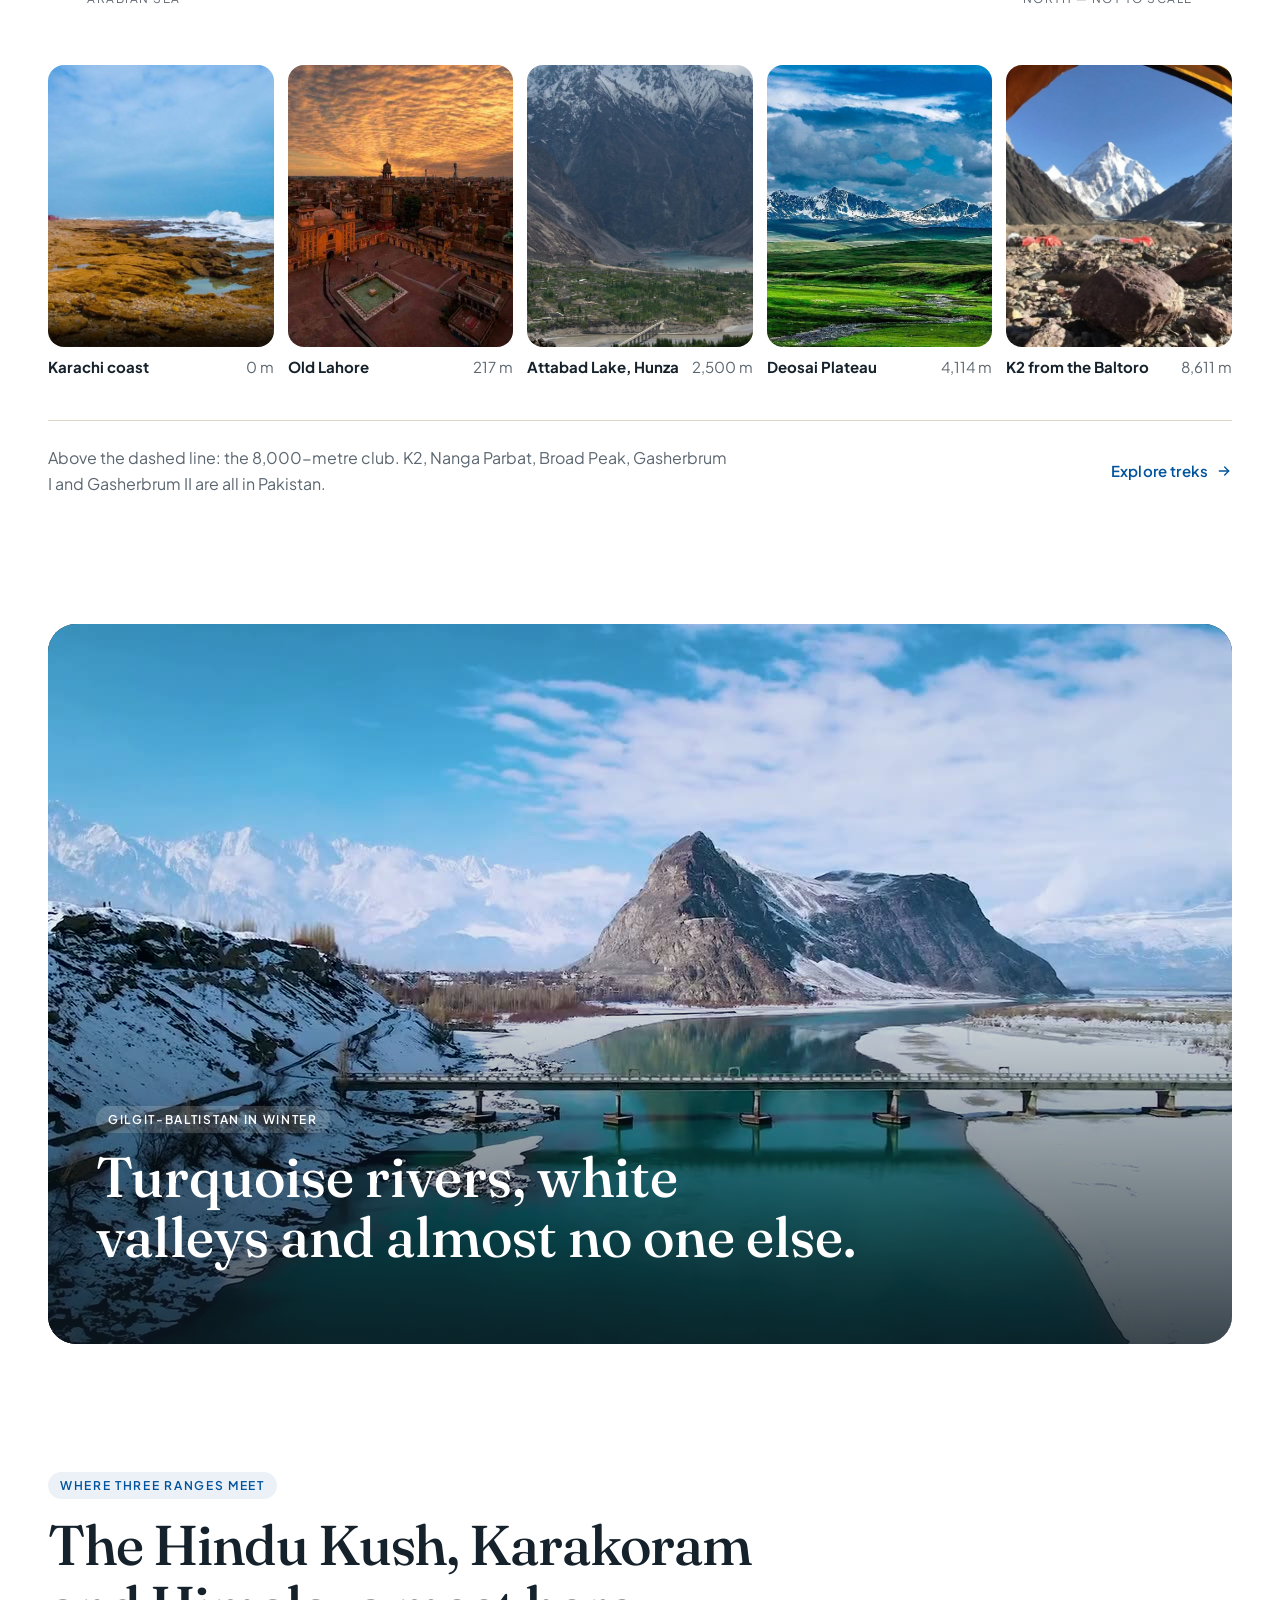
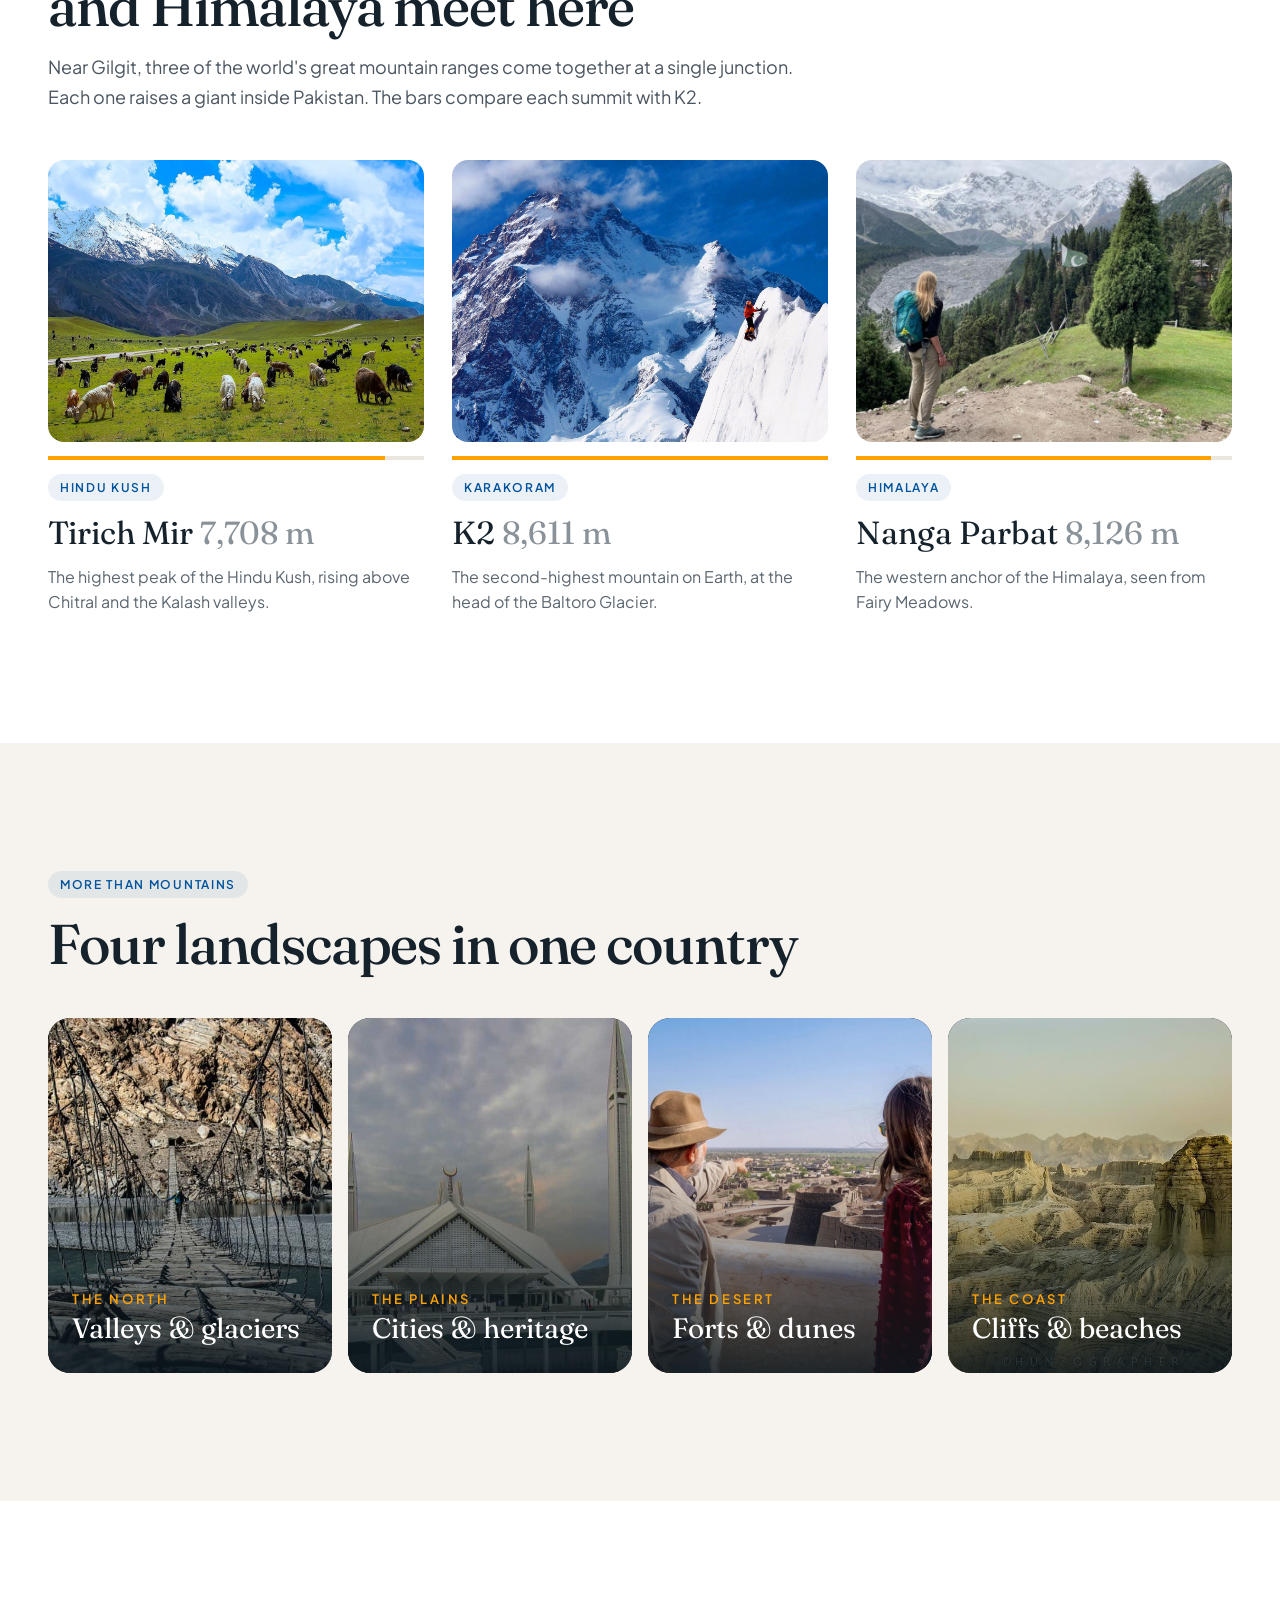
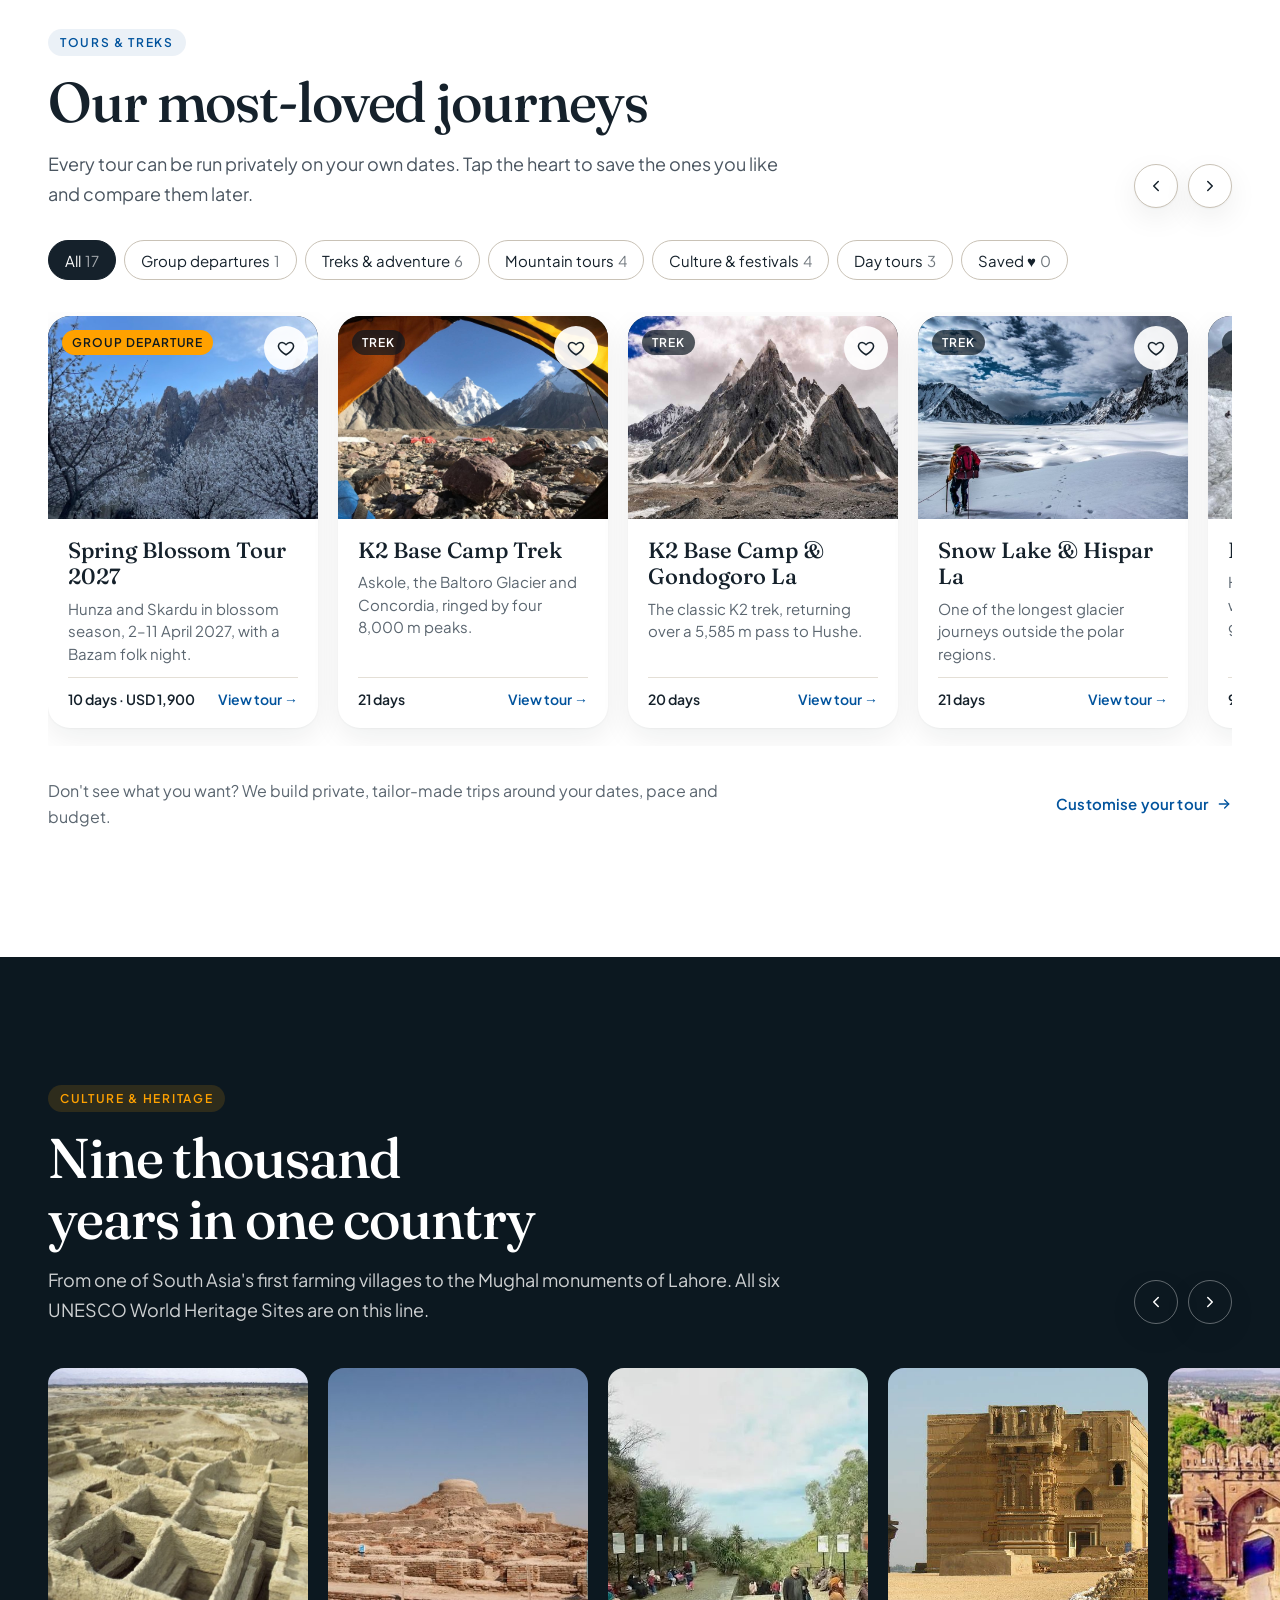
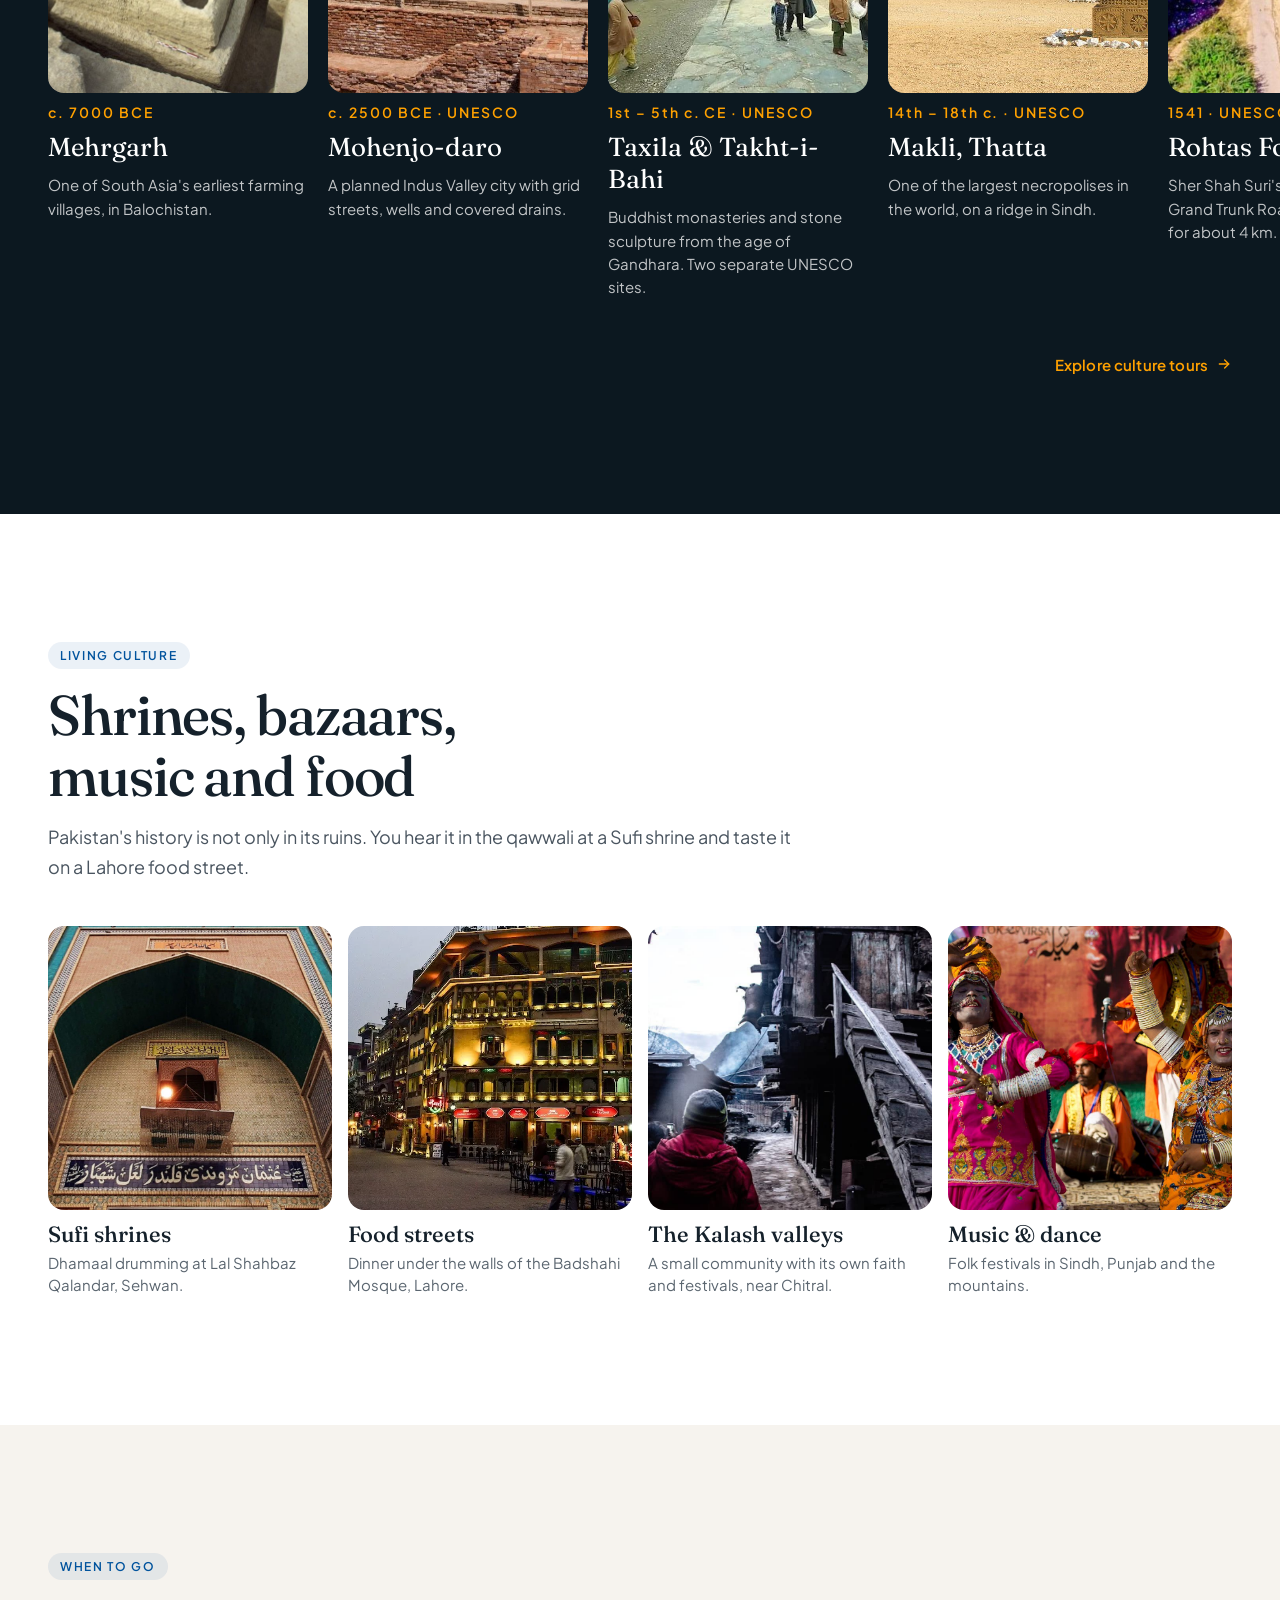
==== commit 3e19c947: "Add four informative homepage sections - Ways to travel: group departures, private trips, treks, day" ====
--- a/index.html
+++ b/index.html
@@ -152,6 +152,18 @@
   </div>
 </section>
 
+<!-- ============ WAYS TO TRAVEL ============ -->
+<section class="sec sand" id="ways">
+  <div class="wrap stack" style="gap:36px">
+    <div class="head">
+      <p class="eyebrow">Ways to travel with us</p>
+      <h2 class="h2">Pick the style that suits you</h2>
+      <p class="lede">Join a small group on fixed dates, travel privately on your own schedule, take on a high-altitude trek, or spend a day with a local guide in the city.</p>
+    </div>
+    <div class="ways"><article class="way"><img class="cover" src="media/img/blossom-village.jpg" alt="" loading="lazy"><div class="way-in"><span class="way-ic"><svg width="26" height="26" viewBox="0 0 24 24" fill="none" stroke="currentColor" stroke-width="1.7" stroke-linecap="round" stroke-linejoin="round" aria-hidden="true"><circle cx="9" cy="8" r="3"/><circle cx="17" cy="9" r="2.5"/><path d="M3 20c0-3.3 2.7-6 6-6s6 2.7 6 6"/><path d="M15 14.2c.6-.1 1.3-.2 2-.2 2.8 0 5 2.2 5 5"/></svg></span><h3>Small-group departures</h3><p>Fixed dates in the best season, 4 to 8 guests, everything arranged.</p><ul><li>Flights, hotels and guide included</li><li>Meet travellers from around the world</li><li>From USD 1,900 for 10 days</li></ul><a class="link-arrow" href="#departures">See 2027 departures <svg width="16" height="16" viewBox="0 0 24 24" fill="none" stroke="currentColor" stroke-width="2" stroke-linecap="round" stroke-linejoin="round" aria-hidden="true"><path d="M5 12h14"/><path d="M13 6l6 6-6 6"/></svg></a></div></article><article class="way"><img class="cover" src="media/img/hunza-biking.jpg" alt="" loading="lazy"><div class="way-in"><span class="way-ic"><svg width="26" height="26" viewBox="0 0 24 24" fill="none" stroke="currentColor" stroke-width="1.7" stroke-linecap="round" stroke-linejoin="round" aria-hidden="true"><path d="M12 21s-7-6.2-7-11.5A7 7 0 0 1 19 9.5C19 14.8 12 21 12 21z"/><circle cx="12" cy="9.5" r="2.5"/></svg></span><h3>Private &amp; tailor-made</h3><p>Your dates, your pace, your own guide and vehicle.</p><ul><li>Any route, any length</li><li>Families, couples and friends</li><li>Planned with you by our Hunza team</li></ul><a class="link-arrow" href="https://www.exploria.pk/customize-your-tour/">Plan a private trip <svg width="16" height="16" viewBox="0 0 24 24" fill="none" stroke="currentColor" stroke-width="2" stroke-linecap="round" stroke-linejoin="round" aria-hidden="true"><path d="M5 12h14"/><path d="M13 6l6 6-6 6"/></svg></a></div></article><article class="way"><img class="cover" src="media/img/snow-lake.jpg" alt="" loading="lazy"><div class="way-in"><span class="way-ic"><svg width="26" height="26" viewBox="0 0 24 24" fill="none" stroke="currentColor" stroke-width="1.7" stroke-linecap="round" stroke-linejoin="round" aria-hidden="true"><path d="m3 20 6-11 4 6 3-4 5 9z"/></svg></span><h3>Treks &amp; expeditions</h3><p>Base camps, glaciers and high passes in the Karakoram.</p><ul><li>K2, Nanga Parbat, Rakaposhi, Snow Lake</li><li>Camps, cooks and porters arranged</li><li>Season: June to September</li></ul><a class="link-arrow" href="#tours" data-filter="trek">See treks <svg width="16" height="16" viewBox="0 0 24 24" fill="none" stroke="currentColor" stroke-width="2" stroke-linecap="round" stroke-linejoin="round" aria-hidden="true"><path d="M5 12h14"/><path d="M13 6l6 6-6 6"/></svg></a></div></article><article class="way"><img class="cover" src="media/img/food-street.webp" alt="" loading="lazy"><div class="way-in"><span class="way-ic"><svg width="26" height="26" viewBox="0 0 24 24" fill="none" stroke="currentColor" stroke-width="1.7" stroke-linecap="round" stroke-linejoin="round" aria-hidden="true"><circle cx="12" cy="12" r="8"/><path d="M12 8v4l3 2"/></svg></span><h3>Day tours</h3><p>A day or an evening with a local guide.</p><ul><li>Lahore Fort and the Walled City</li><li>Night food tours</li><li>Taxila and Rohtas Fort from Islamabad</li></ul><a class="link-arrow" href="#tours" data-filter="day">See day tours <svg width="16" height="16" viewBox="0 0 24 24" fill="none" stroke="currentColor" stroke-width="2" stroke-linecap="round" stroke-linejoin="round" aria-hidden="true"><path d="M5 12h14"/><path d="M13 6l6 6-6 6"/></svg></a></div></article></div>
+  </div>
+</section>
+
 <!-- ============ JOURNEY FINDER ============ -->
 <section class="sec" id="journey" style="scroll-margin-top:60px">
   <div class="wrap" style="display:flex;flex-direction:column;gap:40px">
@@ -220,6 +232,24 @@
         </div>
       </article>
     </div>
+  </div>
+</section>
+
+<!-- ============ SIGNATURE EXPERIENCES ============ -->
+<section class="sec" id="experiences">
+  <div class="wrap stack" style="gap:32px">
+    <div class="head-row">
+      <div class="head">
+        <p class="eyebrow">Signature experiences</p>
+        <h2 class="h2">Moments our travellers remember</h2>
+        <p class="lede">The best part of a trip is rarely the hotel. These are the moments we build our itineraries around.</p>
+      </div>
+      <div class="rail-ctrl">
+        <button type="button" class="iconbtn" data-xp="-1" aria-label="Scroll experiences left"><svg width="18" height="18" viewBox="0 0 24 24" fill="none" stroke="currentColor" stroke-width="2" stroke-linecap="round" stroke-linejoin="round" aria-hidden="true"><path d="M15 6l-6 6 6 6"/></svg></button>
+        <button type="button" class="iconbtn" data-xp="1" aria-label="Scroll experiences right"><svg width="18" height="18" viewBox="0 0 24 24" fill="none" stroke="currentColor" stroke-width="2" stroke-linecap="round" stroke-linejoin="round" aria-hidden="true"><path d="M9 6l6 6-6 6"/></svg></button>
+      </div>
+    </div>
+    <ul class="xps" id="xps" tabindex="0" aria-label="Signature experiences"><li class="xp photo"><img class="zoom cover" src="media/img/folk-dance.jpg" alt="" loading="lazy"><span class="shade" aria-hidden="true"></span><div class="xp-in"><span class="xp-tag">Spring Blossom Tour</span><h3>Hunza Bazam night</h3><p>Folk music, cultural performances and a traditional Hunzai dinner by the fire.</p></div></li><li class="xp photo"><img class="zoom cover" src="media/video/autumn-katpana-poster.jpg" alt="" loading="lazy"><span class="shade" aria-hidden="true"></span><div class="xp-in"><span class="xp-tag">Spring Blossom Tour</span><h3>Cold Desert jeep safari</h3><p>Sand dunes ringed by snow peaks, a short drive from Skardu.</p></div></li><li class="xp photo"><img class="zoom cover" src="media/img/attabad.jpg" alt="" loading="lazy"><span class="shade" aria-hidden="true"></span><div class="xp-in"><span class="xp-tag">Hunza tours</span><h3>Boating on Attabad Lake</h3><p>A turquoise lake formed in 2010, now the jewel of Upper Hunza.</p></div></li><li class="xp photo"><img class="zoom cover" src="media/img/passu-bridge.jpg" alt="" loading="lazy"><span class="shade" aria-hidden="true"></span><div class="xp-in"><span class="xp-tag">Hunza tours</span><h3>Crossing the Passu bridge</h3><p>Swaying planks over the Hunza River, below the Passu Cones.</p></div></li><li class="xp photo"><img class="zoom cover" src="media/img/k2-concordia.jpg" alt="" loading="lazy"><span class="shade" aria-hidden="true"></span><div class="xp-in"><span class="xp-tag">K2 Base Camp Trek</span><h3>Sunrise at Concordia</h3><p>Four 8,000-metre peaks in one view, including K2.</p></div></li><li class="xp photo"><img class="zoom cover" src="media/img/food-street.webp" alt="" loading="lazy"><span class="shade" aria-hidden="true"></span><div class="xp-in"><span class="xp-tag">Lahore Night Food Tour</span><h3>Dinner on a Lahore food street</h3><p>Grills, chai and the Badshahi Mosque lit up after dark.</p></div></li><li class="xp photo"><img class="zoom cover" src="media/img/chilam-joshi.jpg" alt="" loading="lazy"><span class="shade" aria-hidden="true"></span><div class="xp-in"><span class="xp-tag">Kalash festival tour</span><h3>Kalash spring festival</h3><p>Song and dance at Chilam Joshi in the Hindu Kush valleys.</p></div></li><li class="xp photo"><img class="zoom cover" src="media/img/sehwan-shrine.jpg" alt="" loading="lazy"><span class="shade" aria-hidden="true"></span><div class="xp-in"><span class="xp-tag">Culture tours</span><h3>Qawwali at a Sufi shrine</h3><p>Drums and devotion at Lal Shahbaz Qalandar in Sehwan.</p></div></li></ul>
   </div>
 </section>
 
@@ -420,6 +450,20 @@
   </div>
 </section>
 
+<!-- ============ HOW BOOKING WORKS ============ -->
+<section class="sec how-sec">
+  <div class="wrap stack" style="gap:36px">
+    <div class="head-row">
+      <div class="head">
+        <p class="eyebrow">How booking works</p>
+        <h2 class="h2">Four simple steps, no surprises</h2>
+      </div>
+      <a class="btn btn-primary" href="https://wa.me/923495966540">Start on WhatsApp</a>
+    </div>
+    <ol class="how"><li><span class="hw-n">01</span><h3>Send a request</h3><p>Email or WhatsApp us with the tour, number of travellers and your room preference.</p></li><li><span class="hw-n">02</span><h3>We confirm</h3><p>Our team checks availability and sends you payment details. No payment before that.</p></li><li><span class="hw-n">03</span><h3>Secure your place</h3><p>A 20% deposit holds your seat. The balance is due 20 days before departure.</p></li><li><span class="hw-n">04</span><h3>Fly in, we take over</h3><p>We meet you at Islamabad airport and look after every transfer, flight and hotel.</p></li></ol>
+  </div>
+</section>
+
 <!-- ============ WHY EXPLORIA ============ -->
 <section class="sec" id="why" style="scroll-margin-top:40px">
   <div class="wrap why">
@@ -453,6 +497,18 @@
       <figure class="reveal"><blockquote>“I feel this tour was a great way to start to get to know the ‘real’ Pakistan.”</blockquote><figcaption>Barb D. · Hindu Kush tour</figcaption></figure>
       <figure class="reveal"><blockquote>“Don’t be scared to come over, the region is safe and you’re in very good hands with Exploria.”</blockquote><figcaption>Francesca P. · Skardu &amp; Hunza</figcaption></figure>
     </div>
+  </div>
+</section>
+
+<!-- ============ BEFORE YOU GO ============ -->
+<section class="sec" id="essentials">
+  <div class="wrap stack" style="gap:36px">
+    <div class="head">
+      <p class="eyebrow">Before you go</p>
+      <h2 class="h2">Travel essentials for Pakistan</h2>
+      <p class="lede">The practical things first-time visitors ask us about, in one place.</p>
+    </div>
+    <div class="ess"><div class="ess-i"><span class="ess-ic"><svg width="26" height="26" viewBox="0 0 24 24" fill="none" stroke="currentColor" stroke-width="1.7" stroke-linecap="round" stroke-linejoin="round" aria-hidden="true"><rect x="3" y="5" width="18" height="14" rx="2"/><circle cx="9" cy="12" r="2.5"/><path d="M14 10h4M14 14h3"/></svg></span><h3>Visa</h3><p>Most nationalities apply online for an e-visa before they travel. We help with any documents you need.</p><a href="https://www.exploria.pk/how-to-get-a-tourist-visa-for-pakistan/">Read our visa guide &rarr;</a></div><div class="ess-i"><span class="ess-ic"><svg width="26" height="26" viewBox="0 0 24 24" fill="none" stroke="currentColor" stroke-width="1.7" stroke-linecap="round" stroke-linejoin="round" aria-hidden="true"><path d="M2 16l20-6-2-3-7 2-6-5-2 1 4 6-4 1-2-2-1 1z"/><path d="M3 20h18"/></svg></span><h3>Flying in</h3><p>International flights land in Islamabad, Lahore and Karachi. Most trips to the north start in Islamabad.</p></div><div class="ess-i"><span class="ess-ic"><svg width="26" height="26" viewBox="0 0 24 24" fill="none" stroke="currentColor" stroke-width="1.7" stroke-linecap="round" stroke-linejoin="round" aria-hidden="true"><path d="M4 19h16"/><path d="M6 19l3-9 3 5 2-3 4 7"/></svg></span><h3>Getting north</h3><p>Flights to Skardu and Gilgit take about an hour, weather permitting. By road, the Karakoram Highway takes around two days.</p></div><div class="ess-i"><span class="ess-ic"><svg width="26" height="26" viewBox="0 0 24 24" fill="none" stroke="currentColor" stroke-width="1.7" stroke-linecap="round" stroke-linejoin="round" aria-hidden="true"><rect x="3" y="6" width="18" height="12" rx="2"/><circle cx="12" cy="12" r="2.5"/></svg></span><h3>Money</h3><p>The currency is the Pakistani rupee (PKR). Cards work in big cities; carry cash in the mountains, where ATMs are few.</p></div><div class="ess-i"><span class="ess-ic"><svg width="26" height="26" viewBox="0 0 24 24" fill="none" stroke="currentColor" stroke-width="1.7" stroke-linecap="round" stroke-linejoin="round" aria-hidden="true"><rect x="7" y="2" width="10" height="20" rx="2"/><path d="M11 18h2"/></svg></span><h3>Staying connected</h3><p>Buy a local SIM on arrival with your passport; our team helps on day one. Signal is patchy in the high valleys.</p></div><div class="ess-i"><span class="ess-ic"><svg width="26" height="26" viewBox="0 0 24 24" fill="none" stroke="currentColor" stroke-width="1.7" stroke-linecap="round" stroke-linejoin="round" aria-hidden="true"><path d="M20 21v-2a4 4 0 0 0-4-4H8a4 4 0 0 0-4 4v2"/><circle cx="12" cy="7" r="4"/></svg></span><h3>Dress &amp; culture</h3><p>Modest clothing that covers shoulders and knees is respectful, especially at mosques, shrines and in villages.</p></div><div class="ess-i"><span class="ess-ic"><svg width="26" height="26" viewBox="0 0 24 24" fill="none" stroke="currentColor" stroke-width="1.7" stroke-linecap="round" stroke-linejoin="round" aria-hidden="true"><path d="m3 20 6-11 4 6 3-4 5 9z"/></svg></span><h3>Altitude</h3><p>Treks climb above 4,000 metres. Itineraries include rest days to acclimatise, and guides watch for altitude sickness.</p></div><div class="ess-i"><span class="ess-ic"><svg width="26" height="26" viewBox="0 0 24 24" fill="none" stroke="currentColor" stroke-width="1.7" stroke-linecap="round" stroke-linejoin="round" aria-hidden="true"><circle cx="12" cy="12" r="4"/><path d="M12 2v2M12 20v2M2 12h2M20 12h2M4.9 4.9l1.4 1.4M17.7 17.7l1.4 1.4M4.9 19.1l1.4-1.4M17.7 6.3l1.4-1.4"/></svg></span><h3>Weather</h3><p>The plains can pass 40&deg;C in June. Mountain nights are cold even in summer, so pack warm layers.</p><a href="#when">See when to go &rarr;</a></div></div>
   </div>
 </section>
 
--- a/css/site.css
+++ b/css/site.css
@@ -598,3 +598,52 @@
 .hero{min-height:max(760px,100vh)}
 .hero-in{padding-bottom:270px}
 @media (max-width:960px){.hero-in{padding-bottom:170px}}
+/* header hides on scroll down, returns on scroll up */
+.site-head{transition:transform .35s ease}
+.site-head.hide{transform:translateY(-130%)}
+@media (prefers-reduced-motion:reduce){.site-head{transition:none}}
+
+/* ---------- ways to travel ---------- */
+.ways{display:grid;grid-template-columns:repeat(4,minmax(0,1fr));gap:18px}
+.way{display:flex;flex-direction:column;background:#FFFFFF;border-radius:var(--r-lg);overflow:hidden;box-shadow:var(--shadow);transition:transform .3s,box-shadow .3s}
+.way:hover{transform:translateY(-4px);box-shadow:var(--shadow-lg)}
+.way>img{display:block;width:100%;height:170px;object-fit:cover}
+.way-in{flex:1;display:flex;flex-direction:column;gap:10px;padding:0 24px 24px}
+.way-ic{display:inline-flex;align-items:center;justify-content:center;width:52px;height:52px;margin-top:-26px;border-radius:50%;background:#FFFFFF;color:var(--blue);box-shadow:var(--shadow)}
+.way h3{margin:4px 0 0;font-family:var(--serif);font-weight:500;font-size:24px;line-height:1.15;letter-spacing:-.01em}
+.way p{margin:0;font-size:15px;line-height:1.55;color:var(--muted)}
+.way ul{list-style:none;margin:4px 0 8px;padding:0;display:flex;flex-direction:column;gap:8px}
+.way li{position:relative;padding-left:22px;font-size:15px;line-height:1.45;color:var(--body)}
+.way li::before{content:"";position:absolute;left:2px;top:.5em;width:8px;height:8px;border-radius:50%;background:var(--orange)}
+.way .link-arrow{margin-top:auto}
+
+/* ---------- signature experiences ---------- */
+.xps{list-style:none;margin:0;padding:4px 0 18px;display:grid;grid-auto-flow:column;grid-auto-columns:minmax(250px,290px);gap:16px;overflow-x:auto;scroll-snap-type:x mandatory;scrollbar-width:thin}
+.xp{position:relative;aspect-ratio:3/4;border-radius:var(--r-lg);overflow:hidden;background:var(--night);color:#FFFFFF;scroll-snap-align:start;transition:transform .3s,box-shadow .3s}
+.xp:hover{transform:translateY(-4px);box-shadow:var(--shadow-lg)}
+.xp img{position:absolute;inset:0}
+.xp .shade{background:linear-gradient(180deg,rgba(12,24,32,0) 35%,rgba(12,24,32,.9) 100%)}
+.xp-in{position:absolute;left:20px;right:20px;bottom:20px;display:flex;flex-direction:column;gap:8px}
+.xp-tag{align-self:flex-start;padding:5px 11px;border-radius:999px;background:rgba(255,255,255,.18);backdrop-filter:blur(8px);font-size:12px;font-weight:600}
+.xp h3{margin:0;font-family:var(--serif);font-weight:500;font-size:24px;line-height:1.15}
+.xp p{margin:0;font-size:15px;line-height:1.5;color:rgba(255,255,255,.85)}
+
+/* ---------- how booking works ---------- */
+.how-sec{background:var(--night);color:#FFFFFF}
+.how-sec .eyebrow{background:rgba(255,161,0,.14);color:var(--orange)}
+.how{list-style:none;margin:0;padding:0;display:grid;grid-template-columns:repeat(4,minmax(0,1fr));gap:16px}
+.how li{display:flex;flex-direction:column;gap:10px;padding:28px;border:1px solid rgba(255,255,255,.1);border-radius:var(--r-lg);background:rgba(255,255,255,.05)}
+.hw-n{font-family:var(--serif);font-size:44px;line-height:1;color:var(--orange)}
+.how h3{margin:0;font-size:19px;font-weight:600}
+.how p{margin:0;font-size:15px;line-height:1.6;color:rgba(255,255,255,.75)}
+
+/* ---------- before you go ---------- */
+.ess{display:grid;grid-template-columns:repeat(4,minmax(0,1fr));gap:16px}
+.ess-i{display:flex;flex-direction:column;gap:8px;padding:26px;border-radius:var(--r-lg);background:var(--sand)}
+.ess-ic{display:inline-flex;align-items:center;justify-content:center;width:52px;height:52px;margin-bottom:6px;border-radius:50%;background:#FFFFFF;color:var(--blue);box-shadow:var(--shadow)}
+.ess-i h3{margin:0;font-size:19px;font-weight:600}
+.ess-i p{margin:0;font-size:15px;line-height:1.6;color:var(--body)}
+.ess-i a{margin-top:auto;padding-top:6px;font-size:14px;font-weight:600;text-decoration:none}
+
+@media (max-width:1100px){.ways,.how,.ess{grid-template-columns:repeat(2,minmax(0,1fr))}}
+@media (max-width:640px){.ways,.how,.ess{grid-template-columns:1fr}.how li,.ess-i{padding:22px}}
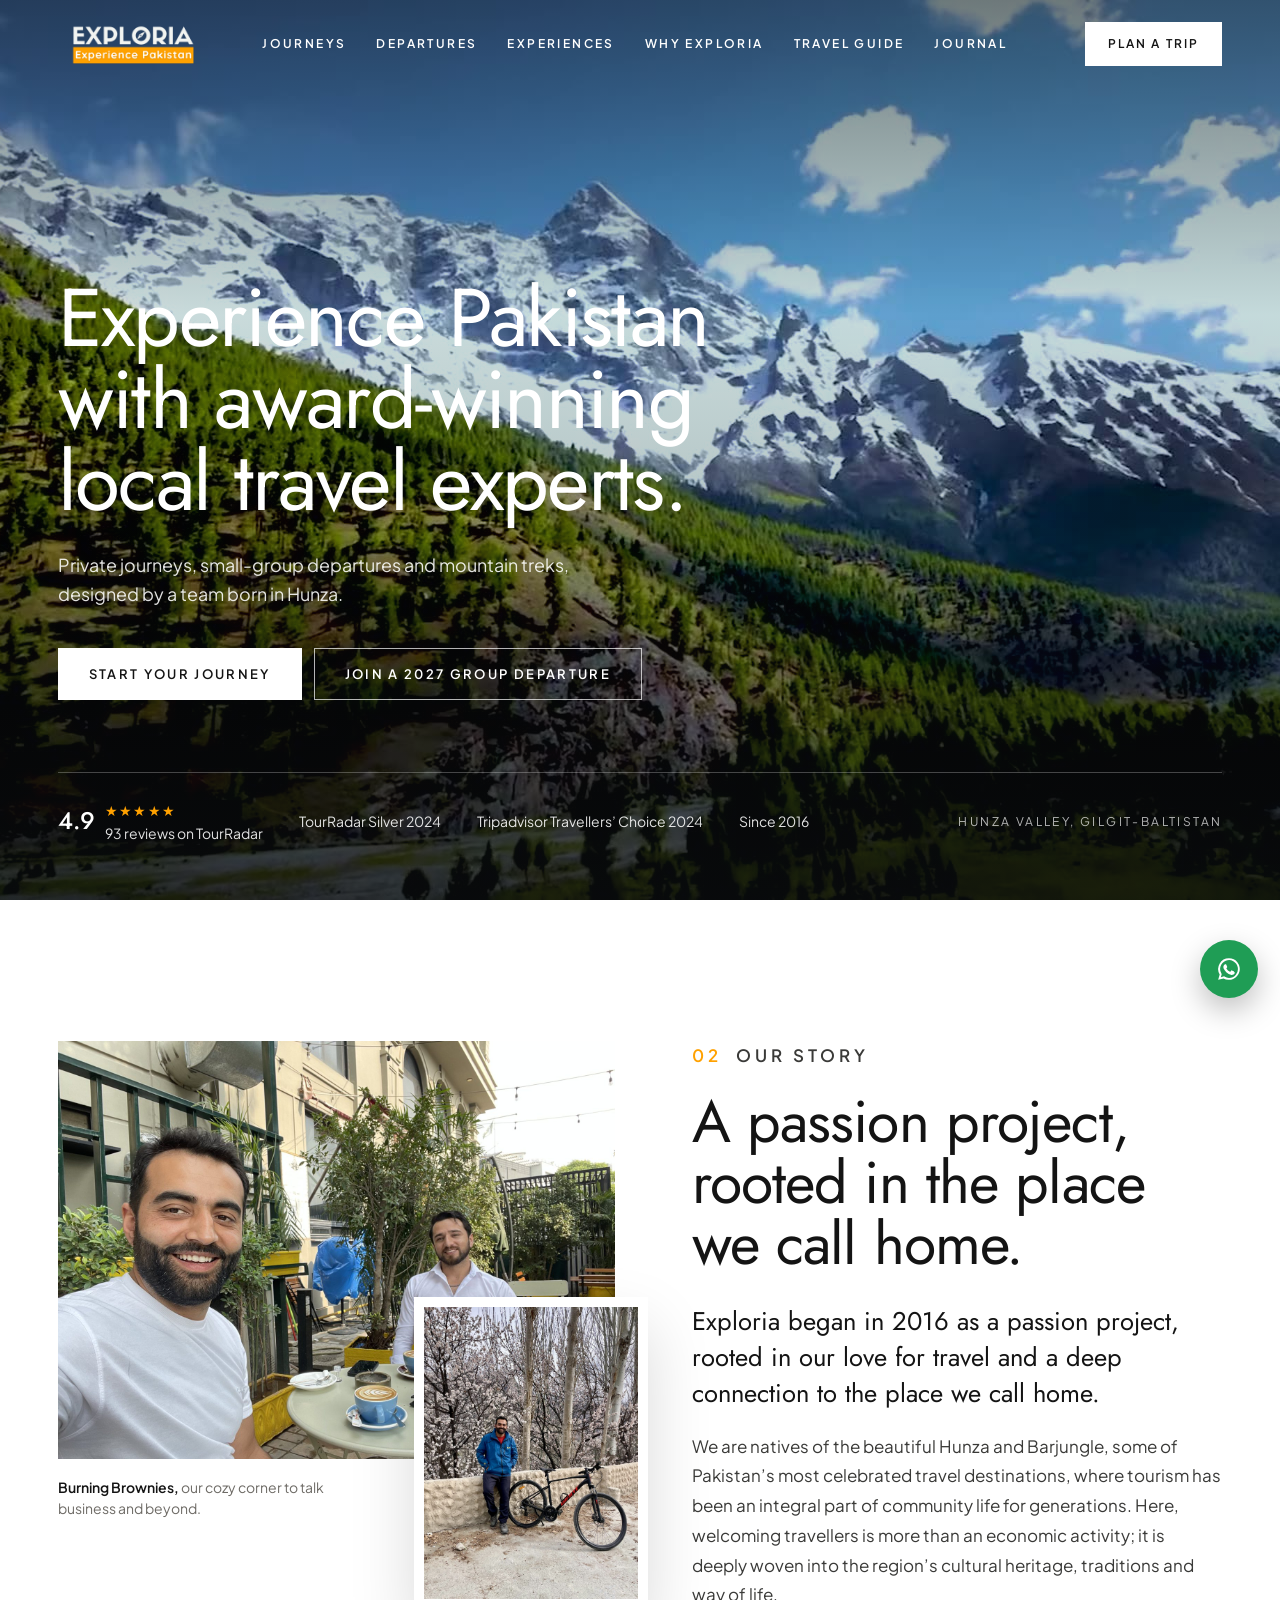
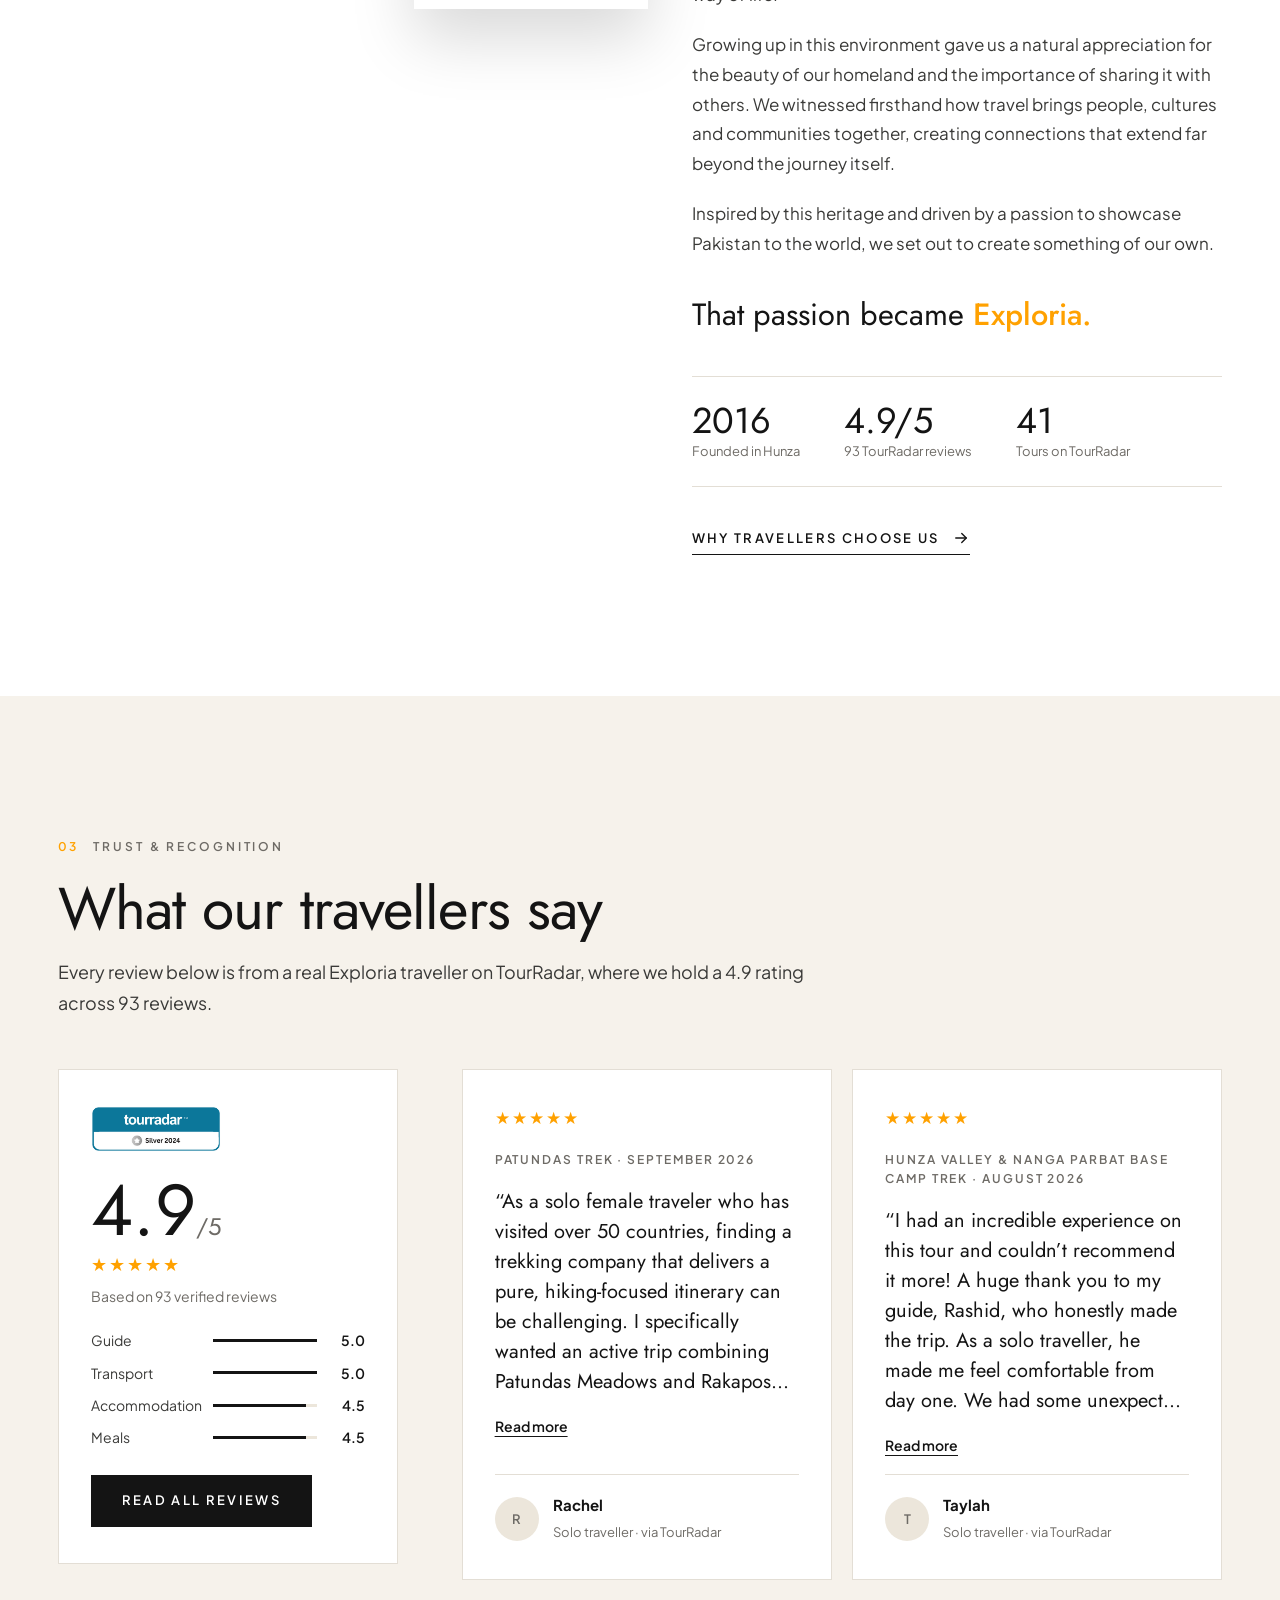
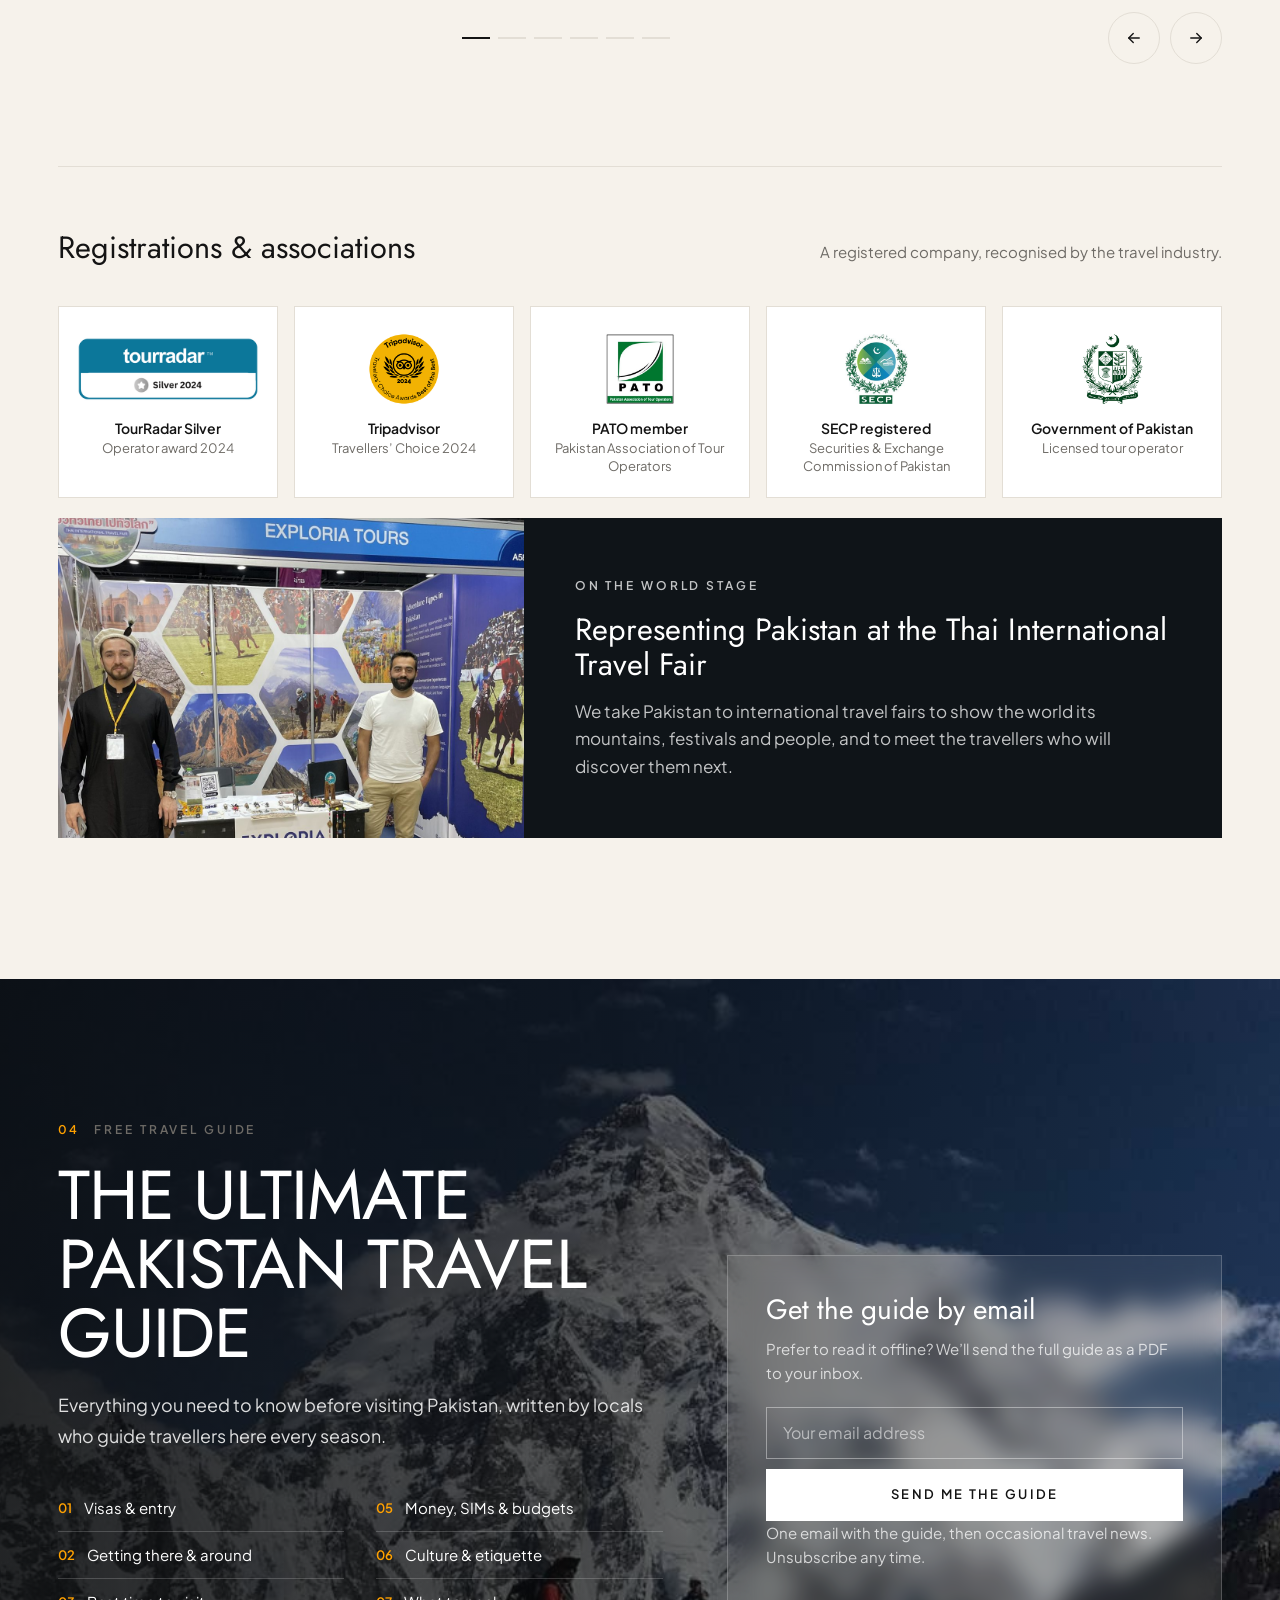
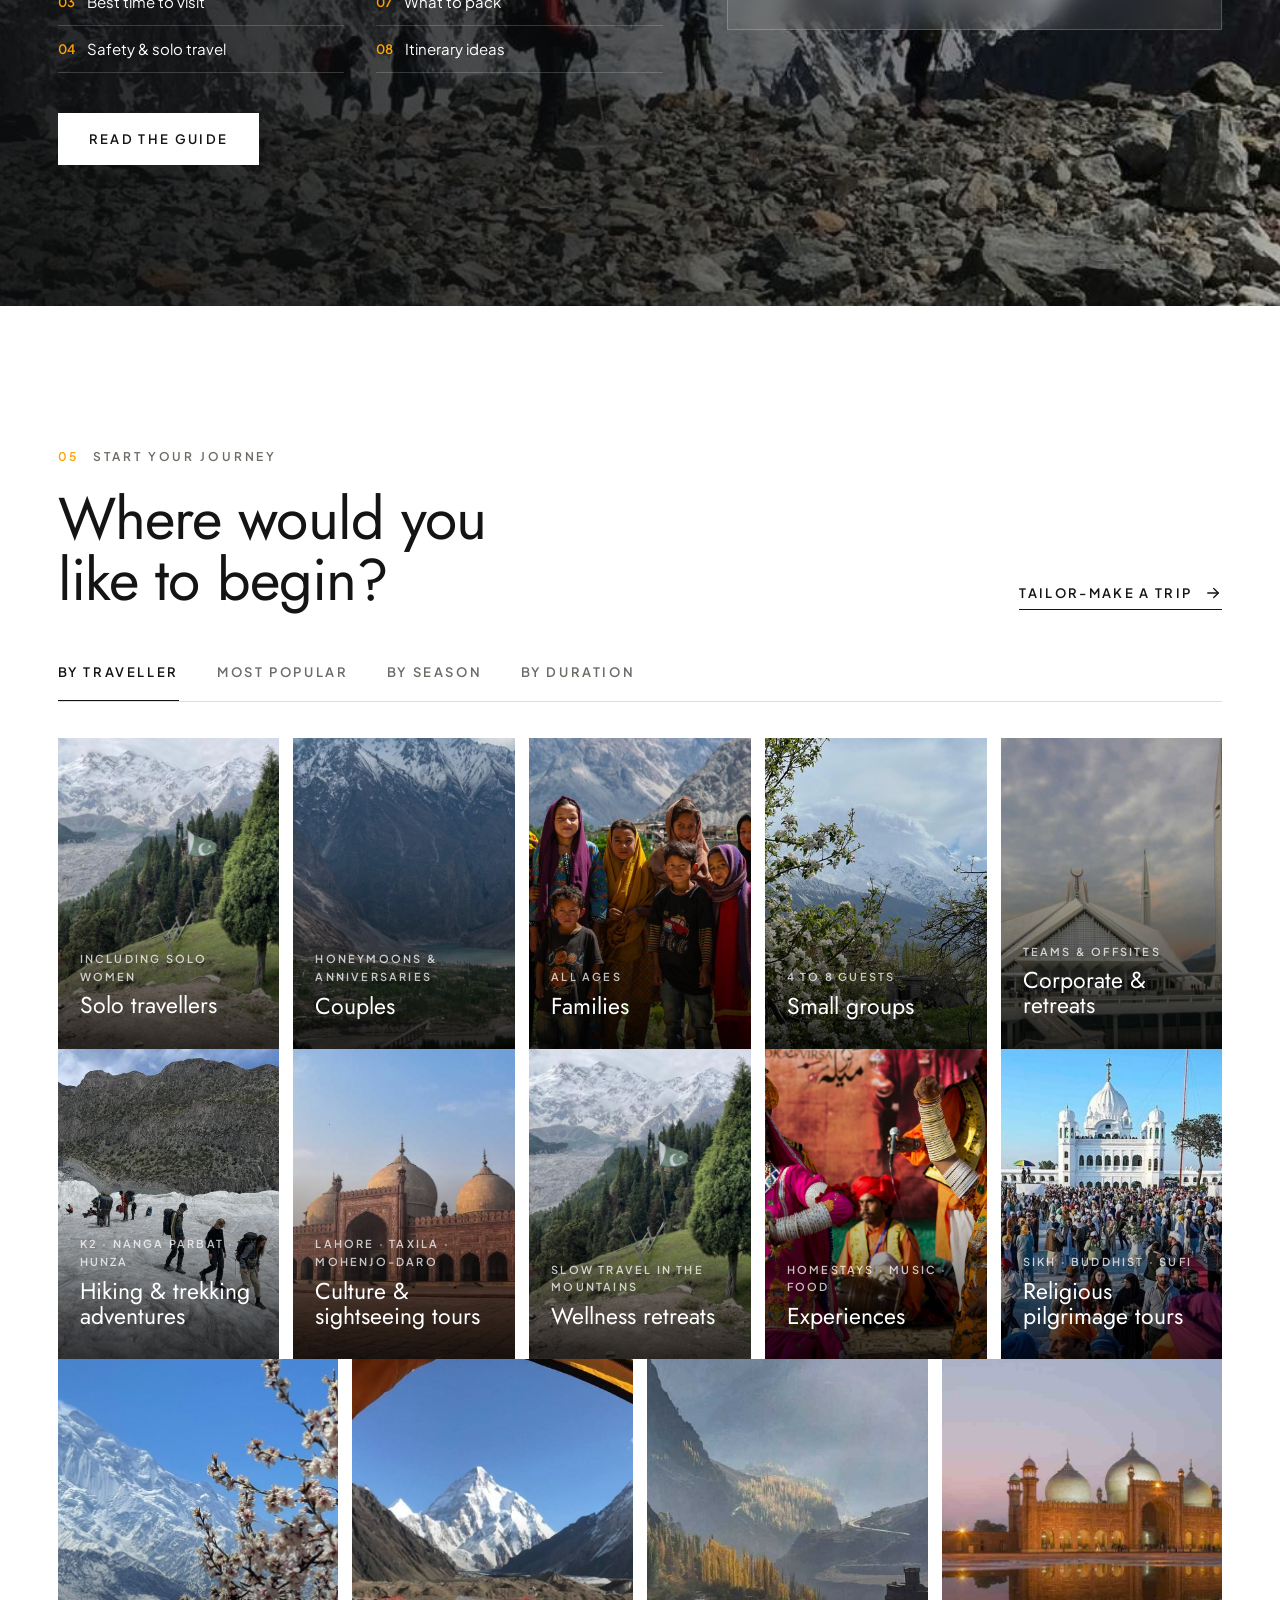
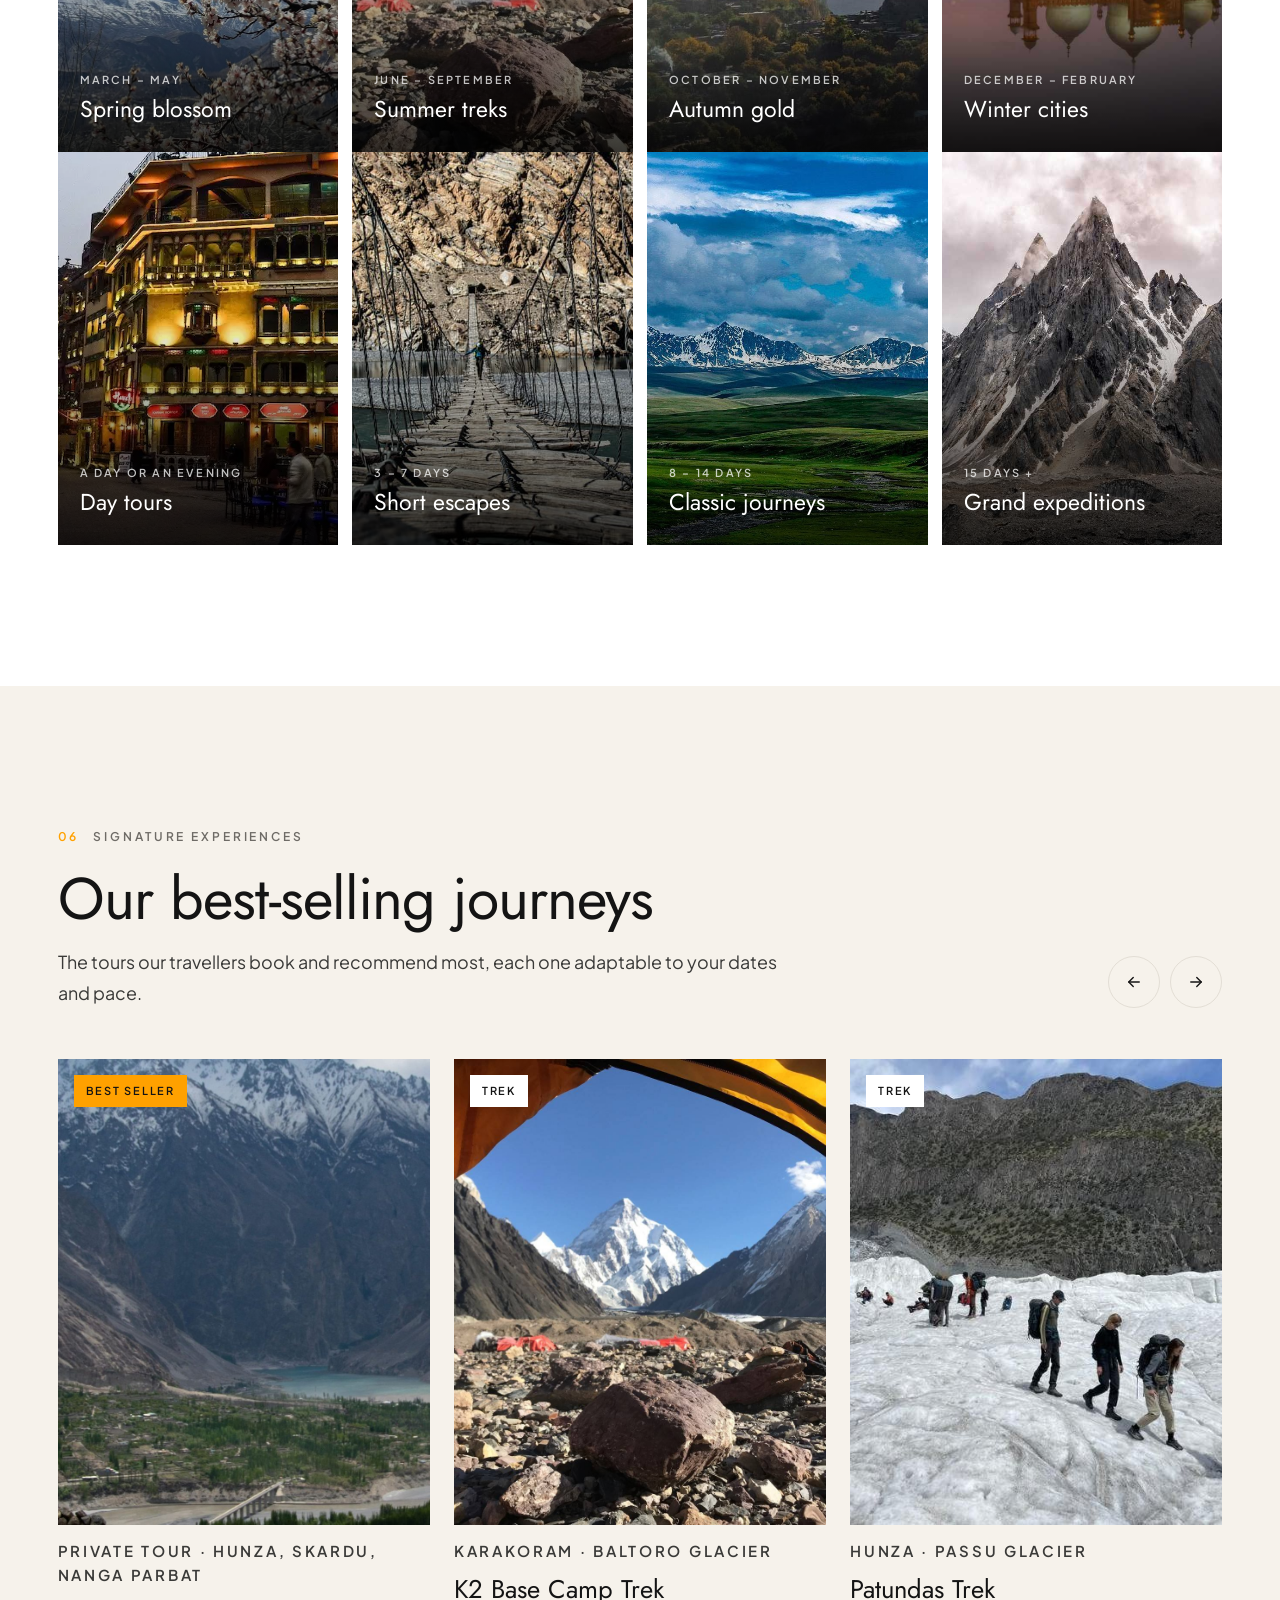
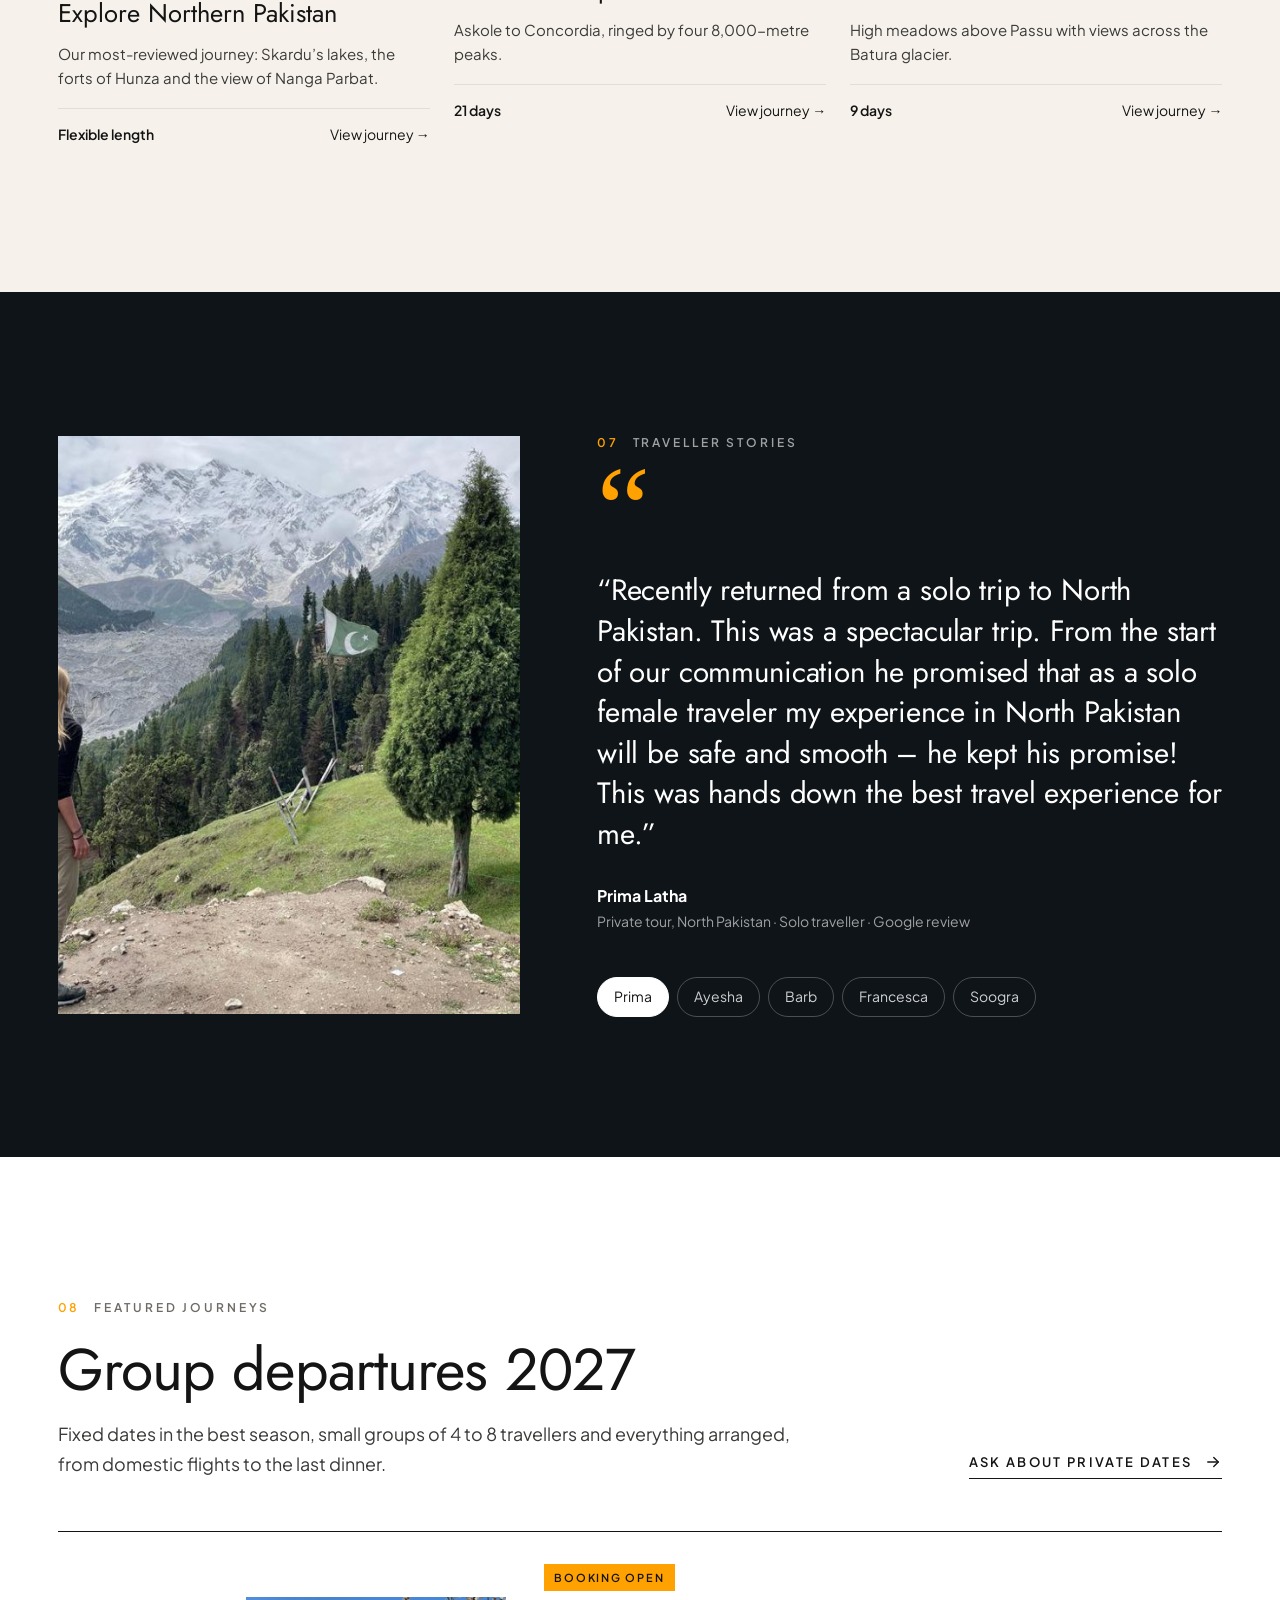
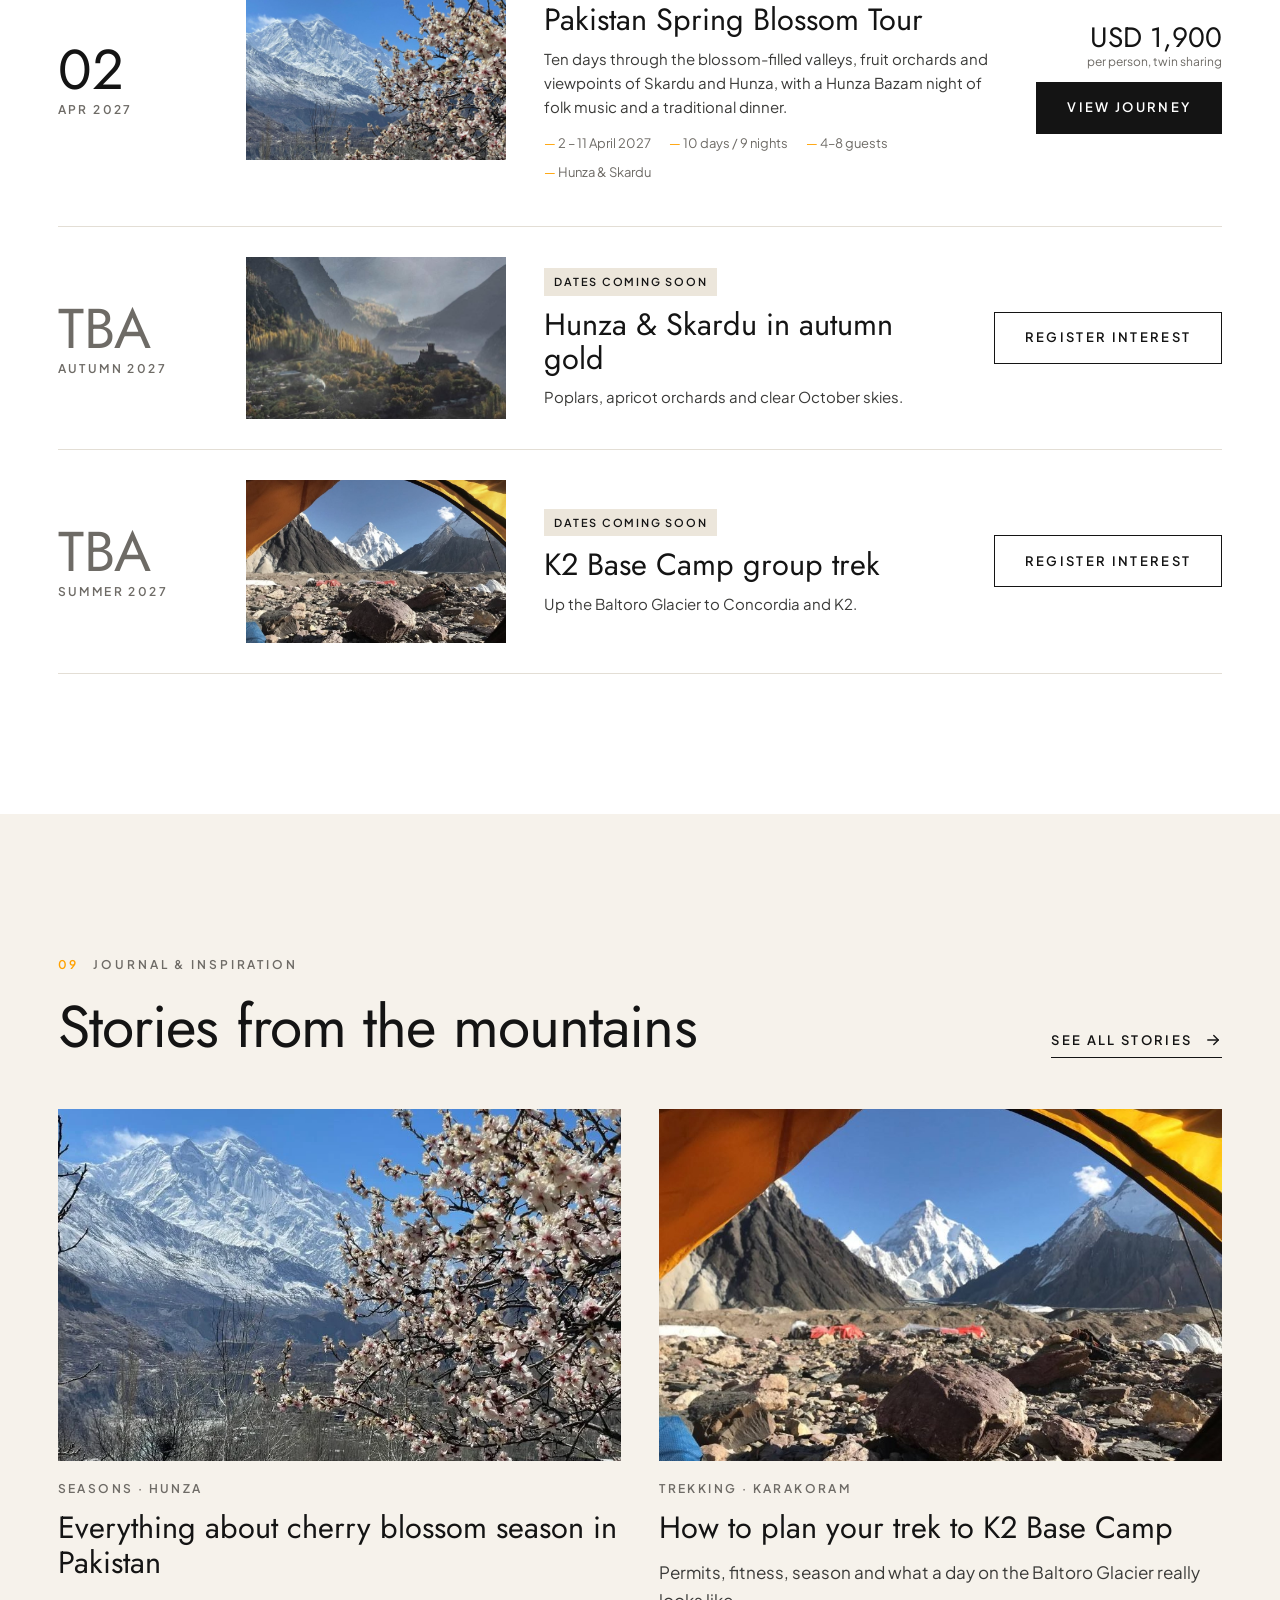
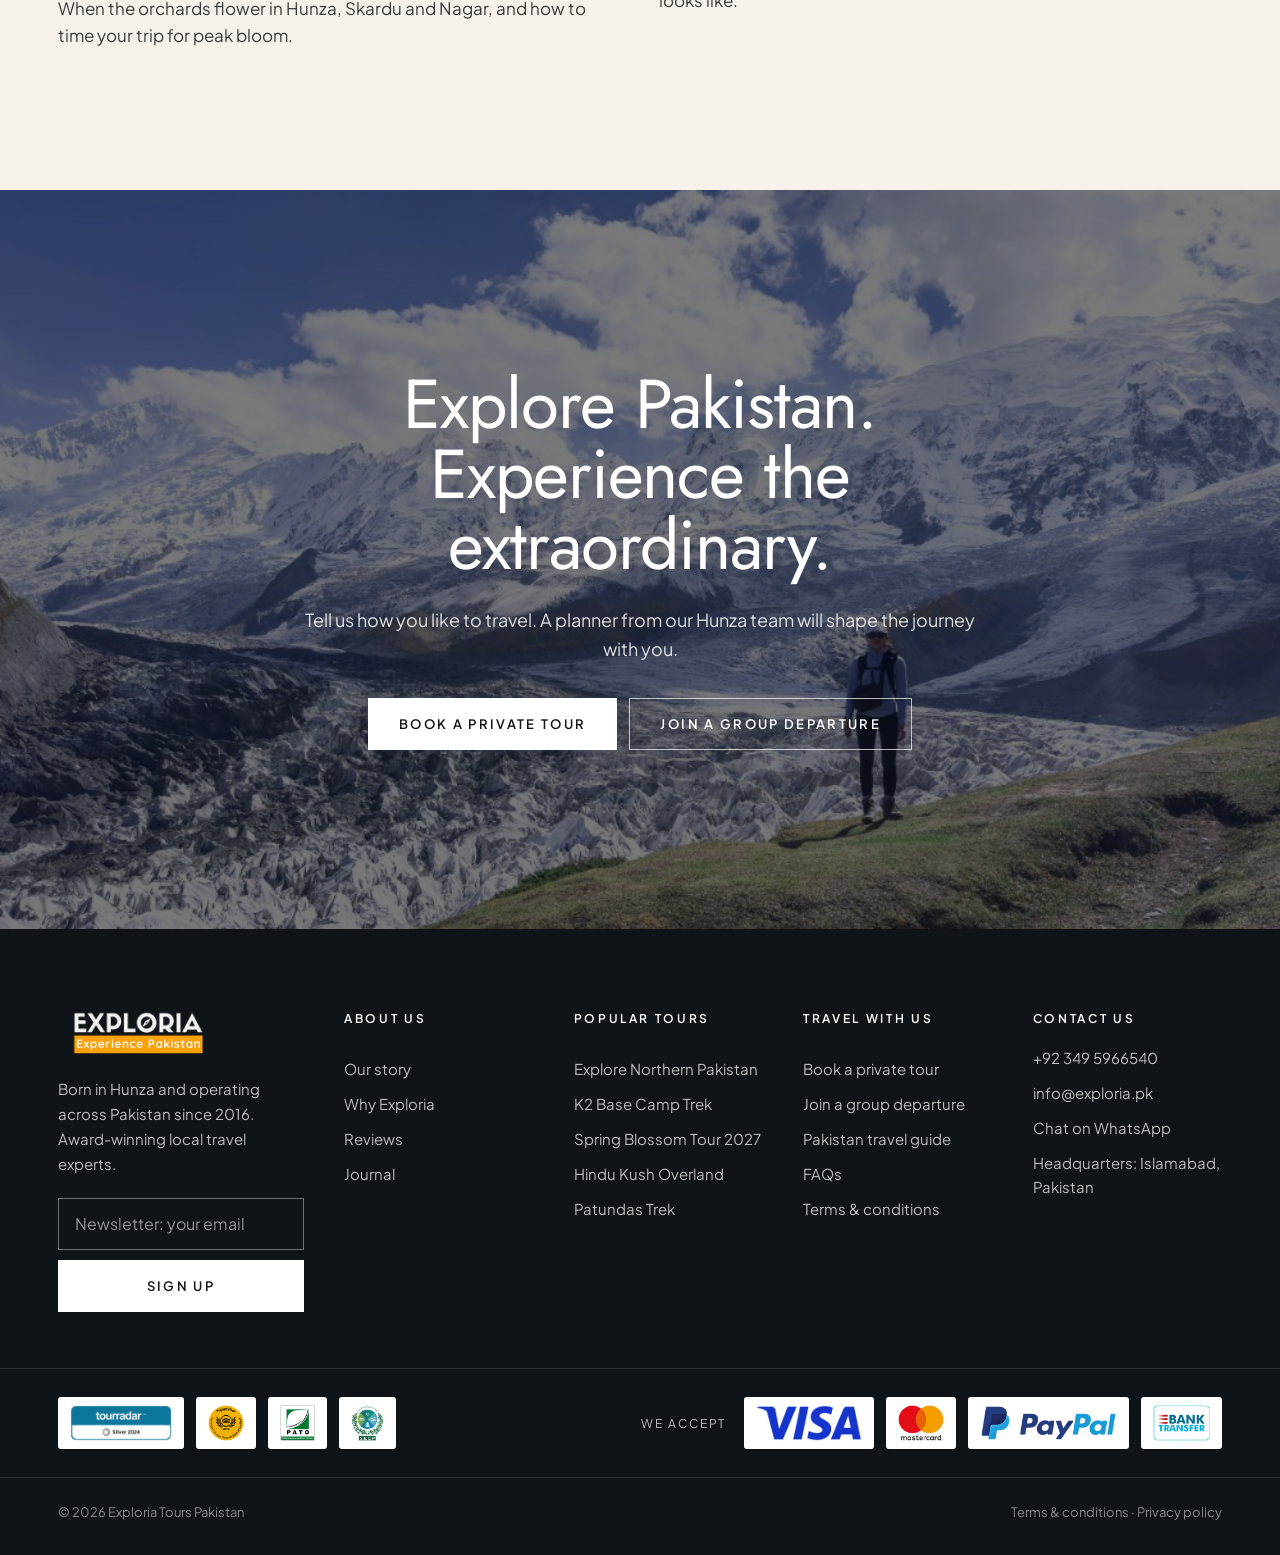
==== commit f4328c5a: "Redesign homepage to the client's final brief Follows 'Exploria website final design' section by sec" ====
--- a/index.html
+++ b/index.html
@@ -3,38 +3,37 @@
 <head>
 <meta charset="utf-8">
 <meta name="viewport" content="width=device-width, initial-scale=1">
-<title>Exploria.pk — Travel Pakistan | Tours, Treks &amp; Small-Group Departures</title>
-<meta name="description" content="Small-group tours, treks and tailor-made journeys across Pakistan, from a team born in Hunza. Spring Blossom Tour 2027, K2 Base Camp, Hunza, Skardu, Lahore and more.">
+<title>Exploria.pk — Experience Pakistan with Award-Winning Local Travel Experts</title>
+<meta name="description" content="Small-group departures, private tours and treks across Pakistan with Exploria, a locally founded travel company from Hunza. Rated 4.9/5 from 93 TourRadar reviews.">
+<link rel="preload" href="/media/fonts/jost.woff2" as="font" type="font/woff2" crossorigin>
 <link rel="preload" href="/media/fonts/plus-jakarta-sans.woff2" as="font" type="font/woff2" crossorigin>
-<link rel="preload" href="/media/fonts/fraunces.woff2" as="font" type="font/woff2" crossorigin>
-<link rel="stylesheet" href="/css/site.css">
+<link rel="icon" href="/media/img/exploria-logo.png">
+<link rel="stylesheet" href="/css/home.css">
 </head>
 <body>
-<script>document.documentElement.classList.add("js")</script>
 
 <div class="progress" id="progress" aria-hidden="true"></div>
 
 <!-- ============ HEADER ============ -->
 <header class="site-head" id="top">
   <div class="bar">
-    <a class="logo" href="https://www.exploria.pk/"><img src="media/img/exploria-logo-reversed.png" alt="Exploria.pk — Experience Pakistan" width="160" height="46"></a>
+    <a class="logo" href="/" aria-label="Exploria.pk home">
+      <img class="light-logo" src="/media/img/exploria-logo-reversed.png" alt="Exploria.pk — Experience Pakistan" width="150" height="43">
+      <img class="dark-logo" src="/media/img/exploria-logo.png" alt="" width="150" height="43">
+    </a>
     <nav class="nav" aria-label="Main">
-      <a href="#departures">Departures</a>
-      <a href="#tours">Tours</a>
-      <a href="#tours" data-filter="trek">Treks</a>
-      <a href="#map">Destinations</a>
+      <a href="#journey">Journeys</a>
+      <a href="#journeys">Departures</a>
+      <a href="#experiences">Experiences</a>
+      <a href="#story">Why Exploria</a>
+      <a href="#guide">Travel guide</a>
       <a href="#journal">Journal</a>
-      <a href="#why">About</a>
     </nav>
     <div class="head-cta">
       <a class="phone" href="tel:+923495966540">+92 349 5966540</a>
-      <button type="button" class="saved-pill" id="savedPill" aria-label="Show saved tours">
-        <svg width="16" height="16" viewBox="0 0 24 24" fill="currentColor" aria-hidden="true"><path d="M12 21s-7.5-4.6-9.6-9.2C.9 8.4 3.1 4.5 6.8 4.5c2.1 0 3.6 1.1 5.2 3 1.6-1.9 3.1-3 5.2-3 3.7 0 5.9 3.9 4.4 7.3C19.5 16.4 12 21 12 21z"/></svg>
-        <span class="lbl">Saved</span> <span id="savedCount">0</span>
-      </button>
-      <a class="btn btn-primary" href="#enquire">Enquire now</a>
+      <a class="btn" href="https://www.exploria.pk/customize-your-tour/">Plan a trip</a>
       <button type="button" class="menu-btn" id="menuBtn" aria-expanded="false" aria-controls="menu" aria-label="Open menu">
-        <svg width="24" height="24" viewBox="0 0 24 24" fill="none" stroke="currentColor" stroke-width="2" stroke-linecap="round" aria-hidden="true"><path d="M4 7h16M4 12h16M4 17h10"/></svg>
+        <svg width="22" height="22" viewBox="0 0 24 24" fill="none" stroke="currentColor" stroke-width="1.8" stroke-linecap="round" aria-hidden="true"><path d="M4 8h16M4 16h16"/></svg>
       </button>
     </div>
   </div>
@@ -43,568 +42,366 @@
 <div class="menu" id="menu" hidden role="dialog" aria-modal="true" aria-label="Menu">
   <div class="menu-top">
     <img src="/media/img/exploria-logo-reversed.png" alt="Exploria.pk" width="140" height="40">
-    <button type="button" class="menu-close" id="menuClose" aria-label="Close menu"><svg width="24" height="24" viewBox="0 0 24 24" fill="none" stroke="currentColor" stroke-width="2" stroke-linecap="round" aria-hidden="true"><path d="M6 6l12 12M18 6 6 18"/></svg></button>
+    <button type="button" class="menu-close" id="menuClose" aria-label="Close menu"><svg width="22" height="22" viewBox="0 0 24 24" fill="none" stroke="currentColor" stroke-width="1.8" stroke-linecap="round" aria-hidden="true"><path d="M6 6l12 12M18 6 6 18"/></svg></button>
   </div>
   <nav class="menu-links" aria-label="Menu">
-    <a href="/tours/spring-blossom-tour-2027"><small>Group departure · April 2027</small>Spring Blossom Tour</a>
-    <a href="/#departures"><small>Small groups</small>2027 departures</a>
-    <a href="/#tours"><small>Private &amp; tailor-made</small>Tours &amp; treks</a>
-    <a href="/#map"><small>Hunza to the Arabian Sea</small>Destinations</a>
-    <a href="/#journal"><small>Guides &amp; stories</small>Journal</a>
-    <a href="/#why"><small>Born in Hunza</small>About Exploria</a>
+    <a href="#journey">Start your journey</a>
+    <a href="#journeys">Group departures 2027</a>
+    <a href="#experiences">Signature experiences</a>
+    <a href="#story">Why Exploria</a>
+    <a href="#guide">Pakistan travel guide</a>
+    <a href="#journal">Journal</a>
   </nav>
   <div class="menu-foot">
-    <a class="btn btn-primary" href="https://wa.me/923495966540">WhatsApp a planner</a>
+    <a class="btn btn-light" href="https://wa.me/923495966540">WhatsApp a trip planner</a>
     <a href="tel:+923495966540">+92 349 5966540</a>
     <a href="mailto:info@exploria.pk">info@exploria.pk</a>
   </div>
 </div>
 
 <main>
-<!-- ============ HERO ============ -->
-<section class="hero" aria-label="Travel Pakistan">
-  <div class="hero-media" aria-hidden="true">
-    <video class="bg-video hero-vid on" autoplay muted loop playsinline preload="auto" poster="media/video/hero-hunza-poster.jpg" data-cap="Hunza Valley, Gilgit-Baltistan"><source src="media/video/hero-hunza.mp4" type="video/mp4"></video>
-    <video class="hero-vid" muted loop playsinline preload="none" poster="media/video/indus-winter-poster.jpg" data-cap="The Indus in winter, Gilgit-Baltistan"><source src="media/video/indus-winter.mp4" type="video/mp4"></video>
-    <video class="hero-vid" muted loop playsinline preload="none" poster="media/video/autumn-katpana-poster.jpg" data-cap="Autumn poplars near Skardu"><source src="media/video/autumn-katpana.mp4" type="video/mp4"></video>
-  </div>
+<!-- ============ 01 HERO / BRAND STATEMENT ============ -->
+<section class="hero" aria-label="Exploria">
+  <img class="poster" src="/media/video/hero-hunza-poster.jpg" alt="">
+  <video class="bg-video" autoplay muted loop playsinline preload="auto" poster="/media/video/hero-hunza-poster.jpg" aria-hidden="true"><source src="/media/video/hero-hunza.mp4" type="video/mp4"></video>
   <div class="veil" aria-hidden="true"></div>
   <div class="hero-in">
-    <h1>Travel Pakistan</h1>
-    <p class="sub">Extraordinary Pakistan experiences, from <b id="heroWord">mountains</b></p>
-    <div class="hero-btns">
-      <a class="btn btn-primary" href="#journey">Find my journey</a>
-      <a class="btn btn-line" href="#departures">2027 departures</a>
-    </div>
-    <div class="where" aria-label="Jump to a destination">
-      <span>Where to?</span>
-      <button type="button" class="chip-dark" data-place="hunza">Hunza</button>
-      <button type="button" class="chip-dark" data-place="skardu">Skardu</button>
-      <button type="button" class="chip-dark" data-place="k2">K2</button>
-      <button type="button" class="chip-dark" data-place="kalash">Kalash</button>
-      <button type="button" class="chip-dark" data-place="lahore">Lahore</button>
-    </div>
-  </div>
-  <a class="next-dep" href="/tours/spring-blossom-tour-2027">
-    <img src="media/img/blossom-branch.jpg" alt="">
-    <span>
-      <small>Next group departure</small>
-      <strong>Spring Blossom Tour · 2 April 2027</strong>
-      <span id="heroCount">10 days · Hunza &amp; Skardu · 4–8 guests</span>
-    </span>
-  </a>
-  <a class="scroll-cue" href="#departures">Scroll to explore
-    <svg width="18" height="18" viewBox="0 0 24 24" fill="none" stroke="currentColor" stroke-width="1.6" stroke-linecap="round" stroke-linejoin="round" aria-hidden="true"><path d="M6 9l6 6 6-6"/></svg>
-  </a>
-  <p class="hero-cap" id="heroCap">Hunza Valley, Gilgit-Baltistan</p>
-</section>
-
-<!-- ============ TRUST STRIP ============ -->
-<section class="trust" aria-label="Why travellers trust Exploria">
-  <ul>
-    <li><b>4.9/5</b> traveller rating</li>
-    <li><b>10+</b> years guiding in Pakistan</li>
-    <li><svg width="22" height="22" viewBox="0 0 24 24" fill="none" stroke="currentColor" stroke-width="1.8" stroke-linecap="round" stroke-linejoin="round" aria-hidden="true"><circle cx="12" cy="9" r="6"/><path d="M8.5 14.2 7 22l5-3 5 3-1.5-7.8"/></svg> TourRadar Silver Badge</li>
-    <li><svg width="22" height="22" viewBox="0 0 24 24" fill="none" stroke="currentColor" stroke-width="1.8" stroke-linecap="round" stroke-linejoin="round" aria-hidden="true"><path d="m3 20 6-11 4 6 3-4 5 9z"/></svg> Born in Hunza, rooted in the Karakoram</li>
-  </ul>
-</section>
-
-<!-- ============ SIGNATURE DEPARTURES ============ -->
-<section class="sec sand" id="departures">
-  <div class="wrap stack">
-    <div class="head-row reveal">
-      <div class="head">
-        <p class="eyebrow">Small-group departures · 2027</p>
-        <h2 class="h2">Fixed dates, small groups, local hosts</h2>
-        <p class="lede">Join a planned departure with 4 to 8 travellers. We fix the dates for the best season, handle every flight and transfer, and take you to the villages we grew up in.</p>
-      </div>
-    </div>
-
-    <div id="depFeatured"></div>
-    <div class="dep-more reveal" id="depMore"></div>
-  </div>
-</section>
-
-<!-- ============ WHERE TO GO (bento) ============ -->
-<section class="sec" id="where">
-  <div class="wrap stack" style="gap:32px">
-    <div class="head-row">
-      <div class="head">
-        <p class="eyebrow">Where to go</p>
-        <h2 class="h2">Six regions, six different trips</h2>
-        <p class="lede">From apricot orchards under 7,000-metre peaks to Mughal mosques and Indus Valley ruins. Tap a region to see the tours that go there.</p>
-      </div>
-    </div>
-    <div class="bento">
-      <button type="button" class="bt bt-xl photo" data-where="hunza"><img class="zoom cover" src="media/img/attabad.jpg" alt="Attabad Lake in the Hunza valley" loading="lazy"><span class="shade"></span>
-        <span class="bt-in"><span class="bt-tag">Most popular</span><b>Hunza &amp; Nagar</b><span class="bt-line">Forts, orchards, Attabad Lake and the Passu Cones. Best April to October.</span><span class="bt-count" data-count-where="hunza"></span></span></button>
-      <button type="button" class="bt bt-tall photo" data-where="skardu"><img class="zoom cover" src="media/img/k2-concordia.jpg" alt="K2 seen from Concordia" loading="lazy"><span class="shade"></span>
-        <span class="bt-in"><b>Skardu, K2 &amp; Baltistan</b><span class="bt-line">Cold desert dunes, Deosai and the road to K2.</span><span class="bt-count" data-count-where="skardu"></span></span></button>
-      <button type="button" class="bt photo" data-where="punjab"><img class="zoom cover" src="media/img/badshahi-dusk.jpg" alt="Badshahi Mosque at dusk" loading="lazy"><span class="shade"></span>
-        <span class="bt-in"><b>Lahore &amp; Punjab</b><span class="bt-line">Mughal Lahore, food streets, Taxila.</span><span class="bt-count" data-count-where="punjab"></span></span></button>
-      <button type="button" class="bt photo" data-where="chitral"><img class="zoom cover" src="media/img/chilam-joshi.jpg" alt="Kalash festival dancers" loading="lazy"><span class="shade"></span>
-        <span class="bt-in"><b>Chitral &amp; Kalash</b><span class="bt-line">Hindu Kush valleys and festivals.</span><span class="bt-count" data-count-where="chitral"></span></span></button>
-      <button type="button" class="bt bt-wide photo" data-where="sindh"><img class="zoom cover" src="media/img/mohenjo-daro.jpg" alt="Ruins of Mohenjo-daro" loading="lazy"><span class="shade"></span>
-        <span class="bt-in"><b>Sindh &amp; the Indus</b><span class="bt-line">Mohenjo-daro, Makli and Sufi shrines. Best November to February.</span><span class="bt-count" data-count-where="sindh"></span></span></button>
-      <a class="bt bt-cta" href="https://www.exploria.pk/customize-your-tour/">
-        <span class="bt-in"><span class="bt-tag">Tailor-made</span><b>Not sure where to start?</b><span class="bt-line">Tell us your dates and interests. A planner from Hunza builds the route with you.</span><span class="bt-go">Plan a private trip →</span></span></a>
-    </div>
-  </div>
-</section>
-
-<!-- ============ WAYS TO TRAVEL ============ -->
-<section class="sec sand" id="ways">
-  <div class="wrap stack" style="gap:36px">
-    <div class="head">
-      <p class="eyebrow">Ways to travel with us</p>
-      <h2 class="h2">Pick the style that suits you</h2>
-      <p class="lede">Join a small group on fixed dates, travel privately on your own schedule, take on a high-altitude trek, or spend a day with a local guide in the city.</p>
-    </div>
-    <div class="ways"><article class="way"><img class="cover" src="media/img/blossom-village.jpg" alt="" loading="lazy"><div class="way-in"><span class="way-ic"><svg width="26" height="26" viewBox="0 0 24 24" fill="none" stroke="currentColor" stroke-width="1.7" stroke-linecap="round" stroke-linejoin="round" aria-hidden="true"><circle cx="9" cy="8" r="3"/><circle cx="17" cy="9" r="2.5"/><path d="M3 20c0-3.3 2.7-6 6-6s6 2.7 6 6"/><path d="M15 14.2c.6-.1 1.3-.2 2-.2 2.8 0 5 2.2 5 5"/></svg></span><h3>Small-group departures</h3><p>Fixed dates in the best season, 4 to 8 guests, everything arranged.</p><ul><li>Flights, hotels and guide included</li><li>Meet travellers from around the world</li><li>From USD 1,900 for 10 days</li></ul><a class="link-arrow" href="#departures">See 2027 departures <svg width="16" height="16" viewBox="0 0 24 24" fill="none" stroke="currentColor" stroke-width="2" stroke-linecap="round" stroke-linejoin="round" aria-hidden="true"><path d="M5 12h14"/><path d="M13 6l6 6-6 6"/></svg></a></div></article><article class="way"><img class="cover" src="media/img/hunza-biking.jpg" alt="" loading="lazy"><div class="way-in"><span class="way-ic"><svg width="26" height="26" viewBox="0 0 24 24" fill="none" stroke="currentColor" stroke-width="1.7" stroke-linecap="round" stroke-linejoin="round" aria-hidden="true"><path d="M12 21s-7-6.2-7-11.5A7 7 0 0 1 19 9.5C19 14.8 12 21 12 21z"/><circle cx="12" cy="9.5" r="2.5"/></svg></span><h3>Private &amp; tailor-made</h3><p>Your dates, your pace, your own guide and vehicle.</p><ul><li>Any route, any length</li><li>Families, couples and friends</li><li>Planned with you by our Hunza team</li></ul><a class="link-arrow" href="https://www.exploria.pk/customize-your-tour/">Plan a private trip <svg width="16" height="16" viewBox="0 0 24 24" fill="none" stroke="currentColor" stroke-width="2" stroke-linecap="round" stroke-linejoin="round" aria-hidden="true"><path d="M5 12h14"/><path d="M13 6l6 6-6 6"/></svg></a></div></article><article class="way"><img class="cover" src="media/img/snow-lake.jpg" alt="" loading="lazy"><div class="way-in"><span class="way-ic"><svg width="26" height="26" viewBox="0 0 24 24" fill="none" stroke="currentColor" stroke-width="1.7" stroke-linecap="round" stroke-linejoin="round" aria-hidden="true"><path d="m3 20 6-11 4 6 3-4 5 9z"/></svg></span><h3>Treks &amp; expeditions</h3><p>Base camps, glaciers and high passes in the Karakoram.</p><ul><li>K2, Nanga Parbat, Rakaposhi, Snow Lake</li><li>Camps, cooks and porters arranged</li><li>Season: June to September</li></ul><a class="link-arrow" href="#tours" data-filter="trek">See treks <svg width="16" height="16" viewBox="0 0 24 24" fill="none" stroke="currentColor" stroke-width="2" stroke-linecap="round" stroke-linejoin="round" aria-hidden="true"><path d="M5 12h14"/><path d="M13 6l6 6-6 6"/></svg></a></div></article><article class="way"><img class="cover" src="media/img/food-street.webp" alt="" loading="lazy"><div class="way-in"><span class="way-ic"><svg width="26" height="26" viewBox="0 0 24 24" fill="none" stroke="currentColor" stroke-width="1.7" stroke-linecap="round" stroke-linejoin="round" aria-hidden="true"><circle cx="12" cy="12" r="8"/><path d="M12 8v4l3 2"/></svg></span><h3>Day tours</h3><p>A day or an evening with a local guide.</p><ul><li>Lahore Fort and the Walled City</li><li>Night food tours</li><li>Taxila and Rohtas Fort from Islamabad</li></ul><a class="link-arrow" href="#tours" data-filter="day">See day tours <svg width="16" height="16" viewBox="0 0 24 24" fill="none" stroke="currentColor" stroke-width="2" stroke-linecap="round" stroke-linejoin="round" aria-hidden="true"><path d="M5 12h14"/><path d="M13 6l6 6-6 6"/></svg></a></div></article></div>
-  </div>
-</section>
-
-<!-- ============ JOURNEY FINDER ============ -->
-<section class="sec" id="journey" style="scroll-margin-top:60px">
-  <div class="wrap" style="display:flex;flex-direction:column;gap:40px">
-    <div class="head-row">
-      <div class="head" style="gap:14px;max-width:720px">
-        <p class="eyebrow">Find your journey</p>
-        <h2 class="h2" id="jfTitle">Three ways to see Pakistan</h2>
-      </div>
-      <ol class="steps" id="jfSteps" aria-label="Progress"></ol>
-    </div>
-    <div id="jfChosen"></div>
-    <div id="jfBody" aria-live="polite"></div>
-  </div>
-</section>
-
-<!-- ============ WHY PAKISTAN ============ -->
-<section class="sec" style="padding-top:0">
-  <div class="statement reveal">
-    <p class="eyebrow">Why Pakistan</p>
-    <p class="big">Three of the world's great mountain ranges meet here. The Indus Valley built some of the first planned cities here. And on a Lahore food street, it is still busy at midnight.</p>
-  </div>
-</section>
-
-<!-- ============ AT A GLANCE ============ -->
-<section style="padding:0 var(--pad) var(--sec)">
-  <div class="wrap grid tiles">
-    <figure class="tile photo reveal"><img class="zoom cover" src="media/img/k2-trek.jpg" alt="Trekkers below K2 at Concordia" loading="lazy"><span class="shade" aria-hidden="true"></span>
-      <figcaption><span class="num"><span data-count="8611" data-sep="1">8,611</span><small> m</small></span><span class="cap">K2, the second-highest mountain on Earth</span></figcaption></figure>
-    <figure class="tile photo reveal"><img class="zoom cover" src="media/img/nanga-rupal.jpg" alt="Expedition tents below Nanga Parbat at night" loading="lazy"><span class="shade" aria-hidden="true"></span>
-      <figcaption><span class="num"><span data-count="5">5</span><small> of 14</small></span><span class="cap">of the world's 8,000-metre peaks stand in Pakistan</span></figcaption></figure>
-    <figure class="tile photo reveal"><img class="zoom cover" src="media/img/rohtas.jpg" alt="Aerial view of Rohtas Fort" loading="lazy"><span class="shade" aria-hidden="true"></span>
-      <figcaption><span class="num"><span data-count="6">6</span></span><span class="cap">UNESCO World Heritage Sites, from Mohenjo-daro to Rohtas Fort</span></figcaption></figure>
-    <figure class="tile photo reveal"><img class="zoom cover" src="media/img/khunjerab-ibex.jpg" alt="Himalayan ibex in Khunjerab National Park" loading="lazy"><span class="shade" aria-hidden="true"></span>
-      <figcaption><span class="num"><span data-count="4693" data-sep="1">4,693</span><small> m</small></span><span class="cap">Khunjerab Pass, top of the Karakoram Highway and home to wild ibex</span></figcaption></figure>
-  </div>
-</section>
-
-<!-- ============ MAP EXPLORER ============ -->
-<section class="sec sand" id="map" style="scroll-margin-top:40px">
-  <div class="wrap stack">
-    <div class="head reveal">
-      <p class="eyebrow">Explore the map</p>
-      <h2 class="h2">Pick a place, any place</h2>
-      <p class="lede">Tap a pin to see where it is, when to go and which of our tours takes you there. Use the arrows to travel from the mountains to the sea.</p>
-    </div>
-    <div class="mapx">
-      <div class="reveal">
-        <svg class="map-svg" id="mapSvg" viewBox="0 0 700 650" role="group" aria-label="Map of Pakistan with destinations"></svg>
-        <p class="map-note">Illustrative map, not to scale.</p>
-      </div>
-      <article class="place reveal" id="place" aria-live="polite">
-        <div class="place-img"><img class="cover" id="placeImg" src="media/img/attabad.jpg" alt=""></div>
-        <div class="place-body">
-          <p class="reg" id="placeReg"></p>
-          <h3 id="placeName"></h3>
-          <p class="txt" id="placeTxt"></p>
-          <div class="place-meta"><span>Best time: <b id="placeSeason"></b></span><span>Height: <b id="placeAlt"></b></span></div>
-          <div class="place-nav">
-            <a class="link-arrow" id="placeLink" href="#">See tours
-              <svg width="16" height="16" viewBox="0 0 24 24" fill="none" stroke="currentColor" stroke-width="2" stroke-linecap="round" stroke-linejoin="round" aria-hidden="true"><path d="M5 12h14"/><path d="M13 6l6 6-6 6"/></svg></a>
-            <span style="display:flex;gap:8px">
-              <button type="button" class="iconbtn" id="placePrev" aria-label="Previous place"><svg width="18" height="18" viewBox="0 0 24 24" fill="none" stroke="currentColor" stroke-width="2" stroke-linecap="round" stroke-linejoin="round" aria-hidden="true"><path d="M15 6l-6 6 6 6"/></svg></button>
-              <button type="button" class="iconbtn" id="placeNext" aria-label="Next place"><svg width="18" height="18" viewBox="0 0 24 24" fill="none" stroke="currentColor" stroke-width="2" stroke-linecap="round" stroke-linejoin="round" aria-hidden="true"><path d="M9 6l6 6-6 6"/></svg></button>
-            </span>
+    <h1>Experience Pakistan with award-winning local travel experts.</h1>
+    <p class="hero-sub">Private journeys, small-group departures and mountain treks, designed by a team born in Hunza.</p>
+    <div class="hero-cta">
+      <a class="btn btn-light" href="#journey">Start your journey</a>
+      <a class="btn btn-ghost-light" href="#journeys">Join a 2027 group departure</a>
+    </div>
+    <div class="hero-foot">
+      <ul class="proof">
+        <li><b>4.9</b><span><span class="stars" aria-hidden="true">★★★★★</span><br>93 reviews on TourRadar</span></li>
+        <li>TourRadar Silver 2024</li>
+        <li>Tripadvisor Travellers’ Choice 2024</li>
+        <li>Since 2016</li>
+      </ul>
+      <p class="hero-cap">Hunza Valley, Gilgit-Baltistan</p>
+    </div>
+  </div>
+</section>
+
+<!-- ============ 02 OUR STORY ============ -->
+<section class="sec" id="story">
+  <div class="wrap story">
+    <div class="story-media">
+      <div class="story-main ph"><img class="cover zoom" src="/media/img/story/founders-burning-brownies.jpg" alt="Exploria's founders at Burning Brownies" loading="lazy"></div>
+      <div class="story-side ph"><img class="cover zoom" src="/media/img/story/founder-blossom-hunza.jpg" alt="An Exploria founder in Hunza during blossom season" loading="lazy"></div>
+      <p class="story-cap"><b>Burning Brownies,</b> our cozy corner to talk business and beyond.</p>
+    </div>
+    <div class="story-text">
+      <p class="kicker"><b>02</b> Our story</p>
+      <h2 class="title" style="margin-bottom:30px">A passion project, rooted in the place we call home.</h2>
+      <p class="big">Exploria began in 2016 as a passion project, rooted in our love for travel and a deep connection to the place we call home.</p>
+      <p>We are natives of the beautiful Hunza and Barjungle, some of Pakistan’s most celebrated travel destinations, where tourism has been an integral part of community life for generations. Here, welcoming travellers is more than an economic activity; it is deeply woven into the region’s cultural heritage, traditions and way of life.</p>
+      <p>Growing up in this environment gave us a natural appreciation for the beauty of our homeland and the importance of sharing it with others. We witnessed firsthand how travel brings people, cultures and communities together, creating connections that extend far beyond the journey itself.</p>
+      <p>Inspired by this heritage and driven by a passion to showcase Pakistan to the world, we set out to create something of our own.</p>
+      <p class="sign">That passion became <b>Exploria.</b></p>
+      <ul class="story-facts">
+        <li><b>2016</b><span>Founded in Hunza</span></li>
+        <li><b>4.9/5</b><span>93 TourRadar reviews</span></li>
+        <li><b>41</b><span>Tours on TourRadar</span></li>
+      </ul>
+      <a class="more" href="#trust">Why travellers choose us <svg width="18" height="18" viewBox="0 0 24 24" fill="none" stroke="currentColor" stroke-width="1.8" stroke-linecap="round" stroke-linejoin="round" aria-hidden="true"><path d="M5 12h14"/><path d="M13 6l6 6-6 6"/></svg></a>
+    </div>
+  </div>
+</section>
+
+<!-- ============ 03 TRUST & RECOGNITION ============ -->
+<section class="sec ivory" id="trust">
+  <div class="wrap">
+    <div class="sec-head">
+      <div>
+        <p class="kicker"><b>03</b> Trust &amp; recognition</p>
+        <h2 class="title">What our travellers say</h2>
+        <p class="lead">Every review below is from a real Exploria traveller on TourRadar, where we hold a 4.9 rating across 93 reviews.</p>
+      </div>
+    </div>
+    <div class="trust">
+      <aside class="score" aria-label="TourRadar rating">
+        <div class="score-top"><img src="/media/img/logos/tourradar-silver-2024.png" alt="TourRadar Silver 2024" loading="lazy"></div>
+        <p class="score-big">4.9<small>/5</small></p>
+        <span class="stars" aria-hidden="true">★★★★★</span>
+        <p class="score-note">Based on 93 verified reviews</p>
+        <dl>
+          <div><dt>Guide</dt><dd class="meter"><i style="width:100%"></i></dd><dd>5.0</dd></div>
+          <div><dt>Transport</dt><dd class="meter"><i style="width:100%"></i></dd><dd>5.0</dd></div>
+          <div><dt>Accommodation</dt><dd class="meter"><i style="width:90%"></i></dd><dd>4.5</dd></div>
+          <div><dt>Meals</dt><dd class="meter"><i style="width:90%"></i></dd><dd>4.5</dd></div>
+        </dl>
+        <a class="btn" href="https://www.tourradar.com/o/exploria" target="_blank" rel="noopener">Read all reviews</a>
+      </aside>
+      <div class="rv-wrap">
+        <div class="rv-track" id="rvTrack" tabindex="0" aria-label="Traveller reviews">
+          <article class="rv"><span class="rv-stars" aria-label="Rated 4.8 out of 5">★★★★★</span><p class="rv-trip">Patundas Trek · September 2026</p>
+            <blockquote>“As a solo female traveler who has visited over 50 countries, finding a trekking company that delivers a pure, hiking-focused itinerary can be challenging. I specifically wanted an active trip combining Patundas Meadows and Rakaposhi Base Camp, and Exploria absolutely exceeded every expectation from day one. Communication before booking with Amjad and Arif was phenomenal. Once on the ground in Pakistan, the level of personalized care was unmatched. If you want a raw, authentic and meticulously tailored mountain expedition in Pakistan, they are the absolute gold standard.”</blockquote>
+            <button type="button" class="rv-more">Read more</button>
+            <div class="rv-who"><span class="rv-av">R</span><div><b>Rachel</b><span>Solo traveller · via TourRadar</span></div></div></article>
+          <article class="rv"><span class="rv-stars" aria-label="Rated 5 out of 5">★★★★★</span><p class="rv-trip">Hunza Valley &amp; Nanga Parbat Base Camp Trek · August 2026</p>
+            <blockquote>“I had an incredible experience on this tour and couldn’t recommend it more! A huge thank you to my guide, Rashid, who honestly made the trip. As a solo traveller, he made me feel comfortable from day one. We had some unexpected weather that was completely out of everyone’s control, but the company did an amazing job adapting the itinerary. Pakistan is an absolutely incredible country, and thanks to Rashid and the Exploria team, it ended up being one of my favourite trips I’ve ever done.”</blockquote>
+            <button type="button" class="rv-more">Read more</button>
+            <div class="rv-who"><span class="rv-av">T</span><div><b>Taylah</b><span>Solo traveller · via TourRadar</span></div></div></article>
+          <article class="rv"><span class="rv-stars" aria-label="Rated 5 out of 5">★★★★★</span><p class="rv-trip">Explore Northern Pakistan · August 2026</p>
+            <blockquote>“We booked a 14 days trip to northern Pakistan with Exploria. Choosing Exploria for the tour was the best decision we made. Their team of professional locals did an excellent job in ensuring the smooth execution of the tour. Despite the challenges regarding access to some of the destinations they went above and beyond so we experienced it without any hassle.”</blockquote>
+            <button type="button" class="rv-more">Read more</button>
+            <div class="rv-who"><span class="rv-av">M</span><div><b>Mudassir</b><span>via TourRadar</span></div></div></article>
+          <article class="rv"><span class="rv-stars" aria-label="Rated 5 out of 5">★★★★★</span><p class="rv-trip">Chitral, Kalash, Swat &amp; Peshawar · May 2026</p>
+            <blockquote>“I joined a 10-day tour starting in Islamabad, covering Chitral, Kalash, Swat, and Peshawar. It was an incredible experience, made even better by our fantastic guide, Salim. He was extremely knowledgeable and offered deep insight into the places and communities we visited. I also really appreciated how flexible the itinerary was, allowing us to choose activities based on how we felt each day.”</blockquote>
+            <button type="button" class="rv-more">Read more</button>
+            <div class="rv-who"><span class="rv-av">M</span><div><b>Maria</b><span>via TourRadar</span></div></div></article>
+          <article class="rv"><span class="rv-stars" aria-label="Rated 5 out of 5">★★★★★</span><p class="rv-trip">Explore Northern Pakistan · May 2026</p>
+            <blockquote>“I already felt welcomed by the owners months before the trip even began, and the trip itself was truly one in a million. We got to enjoy an authentic Pakistani experience: not only its breathtaking landscapes, but also its warm and welcoming people. Our team went above and beyond, helping with everything possible (and even impossible!) with the best sense of humor and endless patience.”</blockquote>
+            <button type="button" class="rv-more">Read more</button>
+            <div class="rv-who"><span class="rv-av">P</span><div><b>Paola</b><span>Group of friends · via TourRadar</span></div></div></article>
+          <article class="rv"><span class="rv-stars" aria-label="Rated 4 out of 5">★★★★☆</span><p class="rv-trip">Islamabad, Skardu, Hunza &amp; Lahore · August 2026</p>
+            <blockquote>“It was one of the most beautiful trips we have ever taken. This was certainly thanks to Exploria. A very professional travel organization. Knowledgeable tour guide and good hotels. During our trip, some adjustments had to be made due to circumstances. They handled this very well. I would definitely recommend Exploria!”</blockquote>
+            <button type="button" class="rv-more">Read more</button>
+            <div class="rv-who"><span class="rv-av">M</span><div><b>Mark</b><span>via TourRadar</span></div></div></article>
+        </div>
+        <div class="rv-nav">
+          <div class="dots" id="rvDots" aria-label="Choose review"></div>
+          <div class="arrows">
+            <button type="button" class="arw" data-rv="-1" aria-label="Previous review"><svg width="18" height="18" viewBox="0 0 24 24" fill="none" stroke="currentColor" stroke-width="1.8" stroke-linecap="round" stroke-linejoin="round" aria-hidden="true"><path d="M19 12H5"/><path d="M11 6l-6 6 6 6"/></svg></button>
+            <button type="button" class="arw" data-rv="1" aria-label="Next review"><svg width="18" height="18" viewBox="0 0 24 24" fill="none" stroke="currentColor" stroke-width="1.8" stroke-linecap="round" stroke-linejoin="round" aria-hidden="true"><path d="M5 12h14"/><path d="M13 6l6 6-6 6"/></svg></button>
           </div>
         </div>
-      </article>
-    </div>
-  </div>
-</section>
-
-<!-- ============ SIGNATURE EXPERIENCES ============ -->
-<section class="sec" id="experiences">
-  <div class="wrap stack" style="gap:32px">
-    <div class="head-row">
-      <div class="head">
-        <p class="eyebrow">Signature experiences</p>
-        <h2 class="h2">Moments our travellers remember</h2>
-        <p class="lede">The best part of a trip is rarely the hotel. These are the moments we build our itineraries around.</p>
-      </div>
-      <div class="rail-ctrl">
-        <button type="button" class="iconbtn" data-xp="-1" aria-label="Scroll experiences left"><svg width="18" height="18" viewBox="0 0 24 24" fill="none" stroke="currentColor" stroke-width="2" stroke-linecap="round" stroke-linejoin="round" aria-hidden="true"><path d="M15 6l-6 6 6 6"/></svg></button>
-        <button type="button" class="iconbtn" data-xp="1" aria-label="Scroll experiences right"><svg width="18" height="18" viewBox="0 0 24 24" fill="none" stroke="currentColor" stroke-width="2" stroke-linecap="round" stroke-linejoin="round" aria-hidden="true"><path d="M9 6l6 6-6 6"/></svg></button>
-      </div>
-    </div>
-    <ul class="xps" id="xps" tabindex="0" aria-label="Signature experiences"><li class="xp photo"><img class="zoom cover" src="media/img/folk-dance.jpg" alt="" loading="lazy"><span class="shade" aria-hidden="true"></span><div class="xp-in"><span class="xp-tag">Spring Blossom Tour</span><h3>Hunza Bazam night</h3><p>Folk music, cultural performances and a traditional Hunzai dinner by the fire.</p></div></li><li class="xp photo"><img class="zoom cover" src="media/video/autumn-katpana-poster.jpg" alt="" loading="lazy"><span class="shade" aria-hidden="true"></span><div class="xp-in"><span class="xp-tag">Spring Blossom Tour</span><h3>Cold Desert jeep safari</h3><p>Sand dunes ringed by snow peaks, a short drive from Skardu.</p></div></li><li class="xp photo"><img class="zoom cover" src="media/img/attabad.jpg" alt="" loading="lazy"><span class="shade" aria-hidden="true"></span><div class="xp-in"><span class="xp-tag">Hunza tours</span><h3>Boating on Attabad Lake</h3><p>A turquoise lake formed in 2010, now the jewel of Upper Hunza.</p></div></li><li class="xp photo"><img class="zoom cover" src="media/img/passu-bridge.jpg" alt="" loading="lazy"><span class="shade" aria-hidden="true"></span><div class="xp-in"><span class="xp-tag">Hunza tours</span><h3>Crossing the Passu bridge</h3><p>Swaying planks over the Hunza River, below the Passu Cones.</p></div></li><li class="xp photo"><img class="zoom cover" src="media/img/k2-concordia.jpg" alt="" loading="lazy"><span class="shade" aria-hidden="true"></span><div class="xp-in"><span class="xp-tag">K2 Base Camp Trek</span><h3>Sunrise at Concordia</h3><p>Four 8,000-metre peaks in one view, including K2.</p></div></li><li class="xp photo"><img class="zoom cover" src="media/img/food-street.webp" alt="" loading="lazy"><span class="shade" aria-hidden="true"></span><div class="xp-in"><span class="xp-tag">Lahore Night Food Tour</span><h3>Dinner on a Lahore food street</h3><p>Grills, chai and the Badshahi Mosque lit up after dark.</p></div></li><li class="xp photo"><img class="zoom cover" src="media/img/chilam-joshi.jpg" alt="" loading="lazy"><span class="shade" aria-hidden="true"></span><div class="xp-in"><span class="xp-tag">Kalash festival tour</span><h3>Kalash spring festival</h3><p>Song and dance at Chilam Joshi in the Hindu Kush valleys.</p></div></li><li class="xp photo"><img class="zoom cover" src="media/img/sehwan-shrine.jpg" alt="" loading="lazy"><span class="shade" aria-hidden="true"></span><div class="xp-in"><span class="xp-tag">Culture tours</span><h3>Qawwali at a Sufi shrine</h3><p>Drums and devotion at Lal Shahbaz Qalandar in Sehwan.</p></div></li></ul>
-  </div>
-</section>
-
-<!-- ============ ELEVATION PROFILE ============ -->
-<section class="sec">
-  <div class="wrap stack">
-    <div class="head reveal" style="max-width:720px">
-      <p class="eyebrow">The vertical country</p>
-      <h2 class="h2">From the Arabian Sea to 8,611 metres</h2>
-      <p class="lede">Travel north from Karachi and the land keeps climbing: through the plains of Punjab, over the Babusar Pass and into the Karakoram, where the road ends and the glaciers begin.</p>
-    </div>
-    <p class="swipe" aria-hidden="true">Swipe the chart to follow the road north →</p>
-    <div style="overflow-x:auto">
-      <svg class="elev elev-svg" id="elev" viewBox="0 0 1200 440" role="img" aria-label="Elevation profile of a journey north through Pakistan, from Karachi at sea level to K2 at 8,611 metres" style="display:block;width:100%;height:auto;font-family:'Plus Jakarta Sans',Arial,sans-serif">
-        <line x1="0" y1="390" x2="1200" y2="390" stroke="#D8D1C5" stroke-width="1"/>
-        <line x1="40" y1="83" x2="1160" y2="83" stroke="#15212B" stroke-opacity=".35" stroke-width="1" stroke-dasharray="6 6"/>
-        <text x="40" y="72" fill="#5B6670" font-size="13">8,000 m</text>
-        <path class="elev-fill" d="M40,390 L180,382 L320,369 L460,230 L600,79 L740,294 L880,232 L1020,305 L1160,60 L1160,390 L40,390 Z" fill="#01539D" fill-opacity=".1"/>
-        <polyline class="elev-line" points="40,390 180,382 320,369 460,230 600,79 740,294 880,232 1020,305 1160,60" fill="none" stroke="#01539D" stroke-width="2.5" stroke-linejoin="round"/>
-        <g fill="#FFFFFF" stroke="#01539D" stroke-width="2">
-          <circle cx="40" cy="390" r="5"/><circle cx="180" cy="382" r="5"/><circle cx="320" cy="369" r="5"/><circle cx="460" cy="230" r="5"/>
-          <circle cx="740" cy="294" r="5"/><circle cx="880" cy="232" r="5"/><circle cx="1020" cy="305" r="5"/>
-        </g>
-        <circle cx="600" cy="79" r="7" fill="#FFA100"/><circle cx="1160" cy="60" r="7" fill="#FFA100"/>
-        <g font-size="16" font-weight="600" fill="#15212B">
-          <text x="40" y="356">Karachi</text><text x="180" y="348" text-anchor="middle">Lahore</text><text x="310" y="335" text-anchor="end">Islamabad</text>
-          <text x="448" y="200" text-anchor="end">Babusar Pass</text><text x="600" y="44" text-anchor="middle">Nanga Parbat</text><text x="740" y="320" text-anchor="middle">Hunza</text>
-          <text x="880" y="198" text-anchor="middle">Deosai Plateau</text><text x="1020" y="331" text-anchor="middle">Skardu</text><text x="1148" y="30" text-anchor="end">K2</text>
-        </g>
-        <g font-size="13" fill="#5B6670">
-          <text x="40" y="374">0 m</text><text x="180" y="366" text-anchor="middle">217 m</text><text x="310" y="353" text-anchor="end">540 m</text>
-          <text x="448" y="218" text-anchor="end">4,173 m</text><text x="600" y="62" text-anchor="middle">8,126 m</text><text x="740" y="338" text-anchor="middle">2,500 m</text>
-          <text x="880" y="216" text-anchor="middle">4,114 m</text><text x="1020" y="349" text-anchor="middle">2,228 m</text><text x="1148" y="48" text-anchor="end">8,611 m</text>
-        </g>
-        <text x="40" y="422" fill="#5B6670" font-size="12" letter-spacing="1.5">ARABIAN SEA</text>
-        <text x="1160" y="422" fill="#5B6670" font-size="12" letter-spacing="1.5" text-anchor="end">NORTH — NOT TO SCALE</text>
-      </svg>
-    </div>
-    <div class="grid strip">
-      <figure class="photo reveal"><span class="clip"><img class="zoom cover" src="media/img/karachi-coast.jpg" alt="Rocky coastline near Karachi" loading="lazy"></span><figcaption><strong>Karachi coast</strong><span>0 m</span></figcaption></figure>
-      <figure class="photo reveal"><span class="clip"><img class="zoom cover" src="media/img/wazir-khan.jpg" alt="Wazir Khan Mosque and old Lahore at sunset" loading="lazy"></span><figcaption><strong>Old Lahore</strong><span>217 m</span></figcaption></figure>
-      <figure class="photo reveal"><span class="clip"><img class="zoom cover" src="media/img/attabad.jpg" alt="Attabad Lake in the Hunza valley" loading="lazy"></span><figcaption><strong>Attabad Lake, Hunza</strong><span>2,500 m</span></figcaption></figure>
-      <figure class="photo reveal"><span class="clip"><img class="zoom cover" src="media/img/deosai.jpg" alt="The green Deosai Plateau below snow peaks" loading="lazy"></span><figcaption><strong>Deosai Plateau</strong><span>4,114 m</span></figcaption></figure>
-      <figure class="photo reveal"><span class="clip"><img class="zoom cover" src="media/img/k2-concordia.jpg" alt="K2 seen from a tent on the Baltoro Glacier" loading="lazy"></span><figcaption><strong>K2 from the Baltoro</strong><span>8,611 m</span></figcaption></figure>
-    </div>
-    <div class="foot-row">
-      <p>Above the dashed line: the 8,000-metre club. K2, Nanga Parbat, Broad Peak, Gasherbrum I and Gasherbrum II are all in Pakistan.</p>
-      <a class="link-arrow" href="#tours" data-filter="trek">Explore treks
-        <svg width="16" height="16" viewBox="0 0 24 24" fill="none" stroke="currentColor" stroke-width="2" stroke-linecap="round" stroke-linejoin="round" aria-hidden="true"><path d="M5 12h14"/><path d="M13 6l6 6-6 6"/></svg></a>
-    </div>
-  </div>
-</section>
-
-<!-- ============ VIDEO INTERLUDE ============ -->
-<section class="interlude">
-  <video class="bg-video" autoplay muted loop playsinline preload="metadata" poster="media/video/indus-winter-poster.jpg" aria-hidden="true"><source src="media/video/indus-winter.mp4" type="video/mp4"></video>
+      </div>
+    </div>
+
+    <div class="assoc">
+      <div class="assoc-head">
+        <h3>Registrations &amp; associations</h3>
+        <p>A registered company, recognised by the travel industry.</p>
+      </div>
+      <ul class="logos">
+        <li><img src="/media/img/logos/tourradar-silver-2024.png" alt="" loading="lazy"><b>TourRadar Silver<span>Operator award 2024</span></b></li>
+        <li><img src="/media/img/logos/tripadvisor-travellers-choice-2024.png" alt="" loading="lazy"><b>Tripadvisor<span>Travellers’ Choice 2024</span></b></li>
+        <li><img src="/media/img/logos/pato.png" alt="" loading="lazy"><b>PATO member<span>Pakistan Association of Tour Operators</span></b></li>
+        <li><img src="/media/img/logos/secp.png" alt="" loading="lazy"><b>SECP registered<span>Securities &amp; Exchange Commission of Pakistan</span></b></li>
+        <li><img src="/media/img/logos/govt-of-pakistan.png" alt="" loading="lazy"><b>Government of Pakistan<span>Licensed tour operator</span></b></li>
+      </ul>
+      <div class="fair">
+        <div class="fair-img"><img class="cover" src="/media/img/story/thai-travel-fair.jpg" alt="The Exploria Tours stand at the Thai International Travel Fair" loading="lazy"></div>
+        <div class="fair-in">
+          <p class="kicker" style="margin:0">On the world stage</p>
+          <h3>Representing Pakistan at the Thai International Travel Fair</h3>
+          <p>We take Pakistan to international travel fairs to show the world its mountains, festivals and people, and to meet the travellers who will discover them next.</p>
+        </div>
+      </div>
+    </div>
+  </div>
+</section>
+
+<!-- ============ 04 ULTIMATE TRAVEL GUIDE ============ -->
+<section class="guide" id="guide">
+  <img src="/media/img/k2-trek.jpg" alt="" loading="lazy">
   <div class="veil" aria-hidden="true"></div>
-  <div class="interlude-in reveal">
-    <p class="eyebrow" style="color:#FFFFFF">Gilgit-Baltistan in winter</p>
-    <p class="big">Turquoise rivers, white valleys and almost no one else.</p>
-  </div>
-</section>
-
-<!-- ============ THREE RANGES ============ -->
-<section class="sec">
-  <div class="wrap" style="display:flex;flex-direction:column;gap:48px">
-    <div class="head reveal">
-      <p class="eyebrow">Where three ranges meet</p>
-      <h2 class="h2">The Hindu Kush, Karakoram and Himalaya meet here</h2>
-      <p class="lede">Near Gilgit, three of the world's great mountain ranges come together at a single junction. Each one raises a giant inside Pakistan. The bars compare each summit with K2.</p>
-    </div>
-    <div class="three">
-      <div class="photo reveal"><span class="clip"><img class="zoom cover" src="media/img/chitral.jpg" alt="Grazing herds in the Chitral valley below Hindu Kush peaks" loading="lazy"></span>
-        <div class="rbar" role="img" aria-label="Tirich Mir is 89.5% of K2's height"><i style="--w:89.5%"></i></div>
-        <p class="eyebrow">Hindu Kush</p><p class="peak">Tirich Mir <span>7,708 m</span></p><p class="d">The highest peak of the Hindu Kush, rising above Chitral and the Kalash valleys.</p></div>
-      <div class="photo reveal"><span class="clip"><img class="zoom cover" src="media/img/k2-summit.jpg" alt="A climber on a snow ridge below K2" loading="lazy"></span>
-        <div class="rbar" role="img" aria-label="K2, the reference height"><i style="--w:100%"></i></div>
-        <p class="eyebrow">Karakoram</p><p class="peak">K2 <span>8,611 m</span></p><p class="d">The second-highest mountain on Earth, at the head of the Baltoro Glacier.</p></div>
-      <div class="photo reveal"><span class="clip"><img class="zoom cover" src="media/img/fairy-meadows.jpg" alt="A hiker looks at Nanga Parbat from Fairy Meadows" loading="lazy"></span>
-        <div class="rbar" role="img" aria-label="Nanga Parbat is 94.4% of K2's height"><i style="--w:94.4%"></i></div>
-        <p class="eyebrow">Himalaya</p><p class="peak">Nanga Parbat <span>8,126 m</span></p><p class="d">The western anchor of the Himalaya, seen from Fairy Meadows.</p></div>
-    </div>
-  </div>
-</section>
-
-<!-- ============ FOUR LANDSCAPES ============ -->
-<section class="sec sand">
-  <div class="wrap stack">
-    <div class="head reveal">
-      <p class="eyebrow">More than mountains</p>
-      <h2 class="h2">Four landscapes in one country</h2>
-    </div>
-    <div class="grid lands">
-      <figure class="land-card photo reveal" tabindex="0"><img class="zoom cover" src="media/img/passu-bridge.jpg" alt="The Passu suspension bridge over the Hunza River" loading="lazy"><span class="shade" aria-hidden="true"></span>
-        <figcaption><span class="k">The north</span><span class="t">Valleys &amp; glaciers</span><span class="d">Hunza, Skardu, Chitral and the rope bridges of Passu.</span></figcaption></figure>
-      <figure class="land-card photo reveal" tabindex="0"><img class="zoom cover" src="media/img/faisal-mosque.jpg" alt="Faisal Mosque in Islamabad" loading="lazy"><span class="shade" aria-hidden="true"></span>
-        <figcaption><span class="k">The plains</span><span class="t">Cities &amp; heritage</span><span class="d">Islamabad, Lahore and the Indus valley sites.</span></figcaption></figure>
-      <figure class="land-card photo reveal" tabindex="0"><img class="zoom cover" src="media/img/derawar-fort.jpg" alt="Travellers on the walls of Derawar Fort in the Cholistan desert" loading="lazy"><span class="shade" aria-hidden="true"></span>
-        <figcaption><span class="k">The desert</span><span class="t">Forts &amp; dunes</span><span class="d">Derawar Fort and the Cholistan desert near Bahawalpur.</span></figcaption></figure>
-      <figure class="land-card photo reveal" tabindex="0"><img class="zoom cover" src="media/img/hingol.jpg" alt="Eroded cliffs of Hingol National Park on the Makran coast" loading="lazy"><span class="shade" aria-hidden="true"></span>
-        <figcaption><span class="k">The coast</span><span class="t">Cliffs &amp; beaches</span><span class="d">Hingol, Gwadar and over 1,000 km of Arabian Sea shore.</span></figcaption></figure>
-    </div>
-  </div>
-</section>
-
-<!-- ============ POPULAR TOURS ============ -->
-<section class="sec" id="tours" style="scroll-margin-top:40px">
-  <div class="wrap stack" style="gap:32px">
-    <div class="head-row reveal">
-      <div class="head">
-        <p class="eyebrow">Tours &amp; treks</p>
-        <h2 class="h2">Our most-loved journeys</h2>
-        <p class="lede">Every tour can be run privately on your own dates. Tap the heart to save the ones you like and compare them later.</p>
-      </div>
-      <div class="rail-ctrl">
-        <button type="button" class="iconbtn" data-rail="-1" aria-label="Scroll tours left"><svg width="18" height="18" viewBox="0 0 24 24" fill="none" stroke="currentColor" stroke-width="2" stroke-linecap="round" stroke-linejoin="round" aria-hidden="true"><path d="M15 6l-6 6 6 6"/></svg></button>
-        <button type="button" class="iconbtn" data-rail="1" aria-label="Scroll tours right"><svg width="18" height="18" viewBox="0 0 24 24" fill="none" stroke="currentColor" stroke-width="2" stroke-linecap="round" stroke-linejoin="round" aria-hidden="true"><path d="M9 6l6 6-6 6"/></svg></button>
-      </div>
-    </div>
-    <div class="chips" id="tourChips" role="group" aria-label="Filter tours"></div>
-    <p class="where-note" id="whereNote" aria-live="polite"></p>
-    <p class="month-hint" id="monthHint" aria-live="polite"></p>
-    <div class="rail-wrap"><ul class="rail" id="rail" tabindex="0" aria-label="Tours"></ul></div>
-    <div class="foot-row" style="border:0;padding:0">
-      <p>Don't see what you want? We build private, tailor-made trips around your dates, pace and budget.</p>
-      <a class="link-arrow" href="https://www.exploria.pk/customize-your-tour/">Customise your tour
-        <svg width="16" height="16" viewBox="0 0 24 24" fill="none" stroke="currentColor" stroke-width="2" stroke-linecap="round" stroke-linejoin="round" aria-hidden="true"><path d="M5 12h14"/><path d="M13 6l6 6-6 6"/></svg></a>
-    </div>
-  </div>
-</section>
-
-<!-- ============ HERITAGE TIMELINE ============ -->
-<section class="dark" style="padding:var(--sec) 0">
-  <div class="wrap head-row reveal" style="padding:0 var(--pad)">
-    <div class="head">
-      <p class="eyebrow">Culture &amp; heritage</p>
-      <h2 class="h2">Nine thousand years in one country</h2>
-      <p class="lede">From one of South Asia's first farming villages to the Mughal monuments of Lahore. All six UNESCO World Heritage Sites are on this line.</p>
-    </div>
-    <div class="rail-ctrl">
-      <button type="button" class="iconbtn" data-tl="-1" aria-label="Earlier"><svg width="18" height="18" viewBox="0 0 24 24" fill="none" stroke="currentColor" stroke-width="2" stroke-linecap="round" stroke-linejoin="round" aria-hidden="true"><path d="M15 6l-6 6 6 6"/></svg></button>
-      <button type="button" class="iconbtn" data-tl="1" aria-label="Later"><svg width="18" height="18" viewBox="0 0 24 24" fill="none" stroke="currentColor" stroke-width="2" stroke-linecap="round" stroke-linejoin="round" aria-hidden="true"><path d="M9 6l6 6-6 6"/></svg></button>
-    </div>
-  </div>
-  <ol class="timeline" id="timeline" tabindex="0" aria-label="Heritage timeline">
-    <li class="photo"><span class="clip"><img class="zoom cover" src="media/img/mehrgarh.jpg" alt="Excavated mud-brick walls at Mehrgarh" loading="lazy"></span><span class="when">c. 7000 BCE</span><span class="t">Mehrgarh</span><span class="d">One of South Asia's earliest farming villages, in Balochistan.</span></li>
-    <li class="photo"><span class="clip"><img class="zoom cover" src="media/img/mohenjo-daro.jpg" alt="The ruins of Mohenjo-daro" loading="lazy"></span><span class="when">c. 2500 BCE · UNESCO</span><span class="t">Mohenjo-daro</span><span class="d">A planned Indus Valley city with grid streets, wells and covered drains.</span></li>
-    <li class="photo"><span class="clip"><img class="zoom cover" src="media/img/taxila.jpg" alt="Visitors at the Taxila archaeological site" loading="lazy"></span><span class="when">1st – 5th c. CE · UNESCO</span><span class="t">Taxila &amp; Takht-i-Bahi</span><span class="d">Buddhist monasteries and stone sculpture from the age of Gandhara. Two separate UNESCO sites.</span></li>
-    <li class="photo"><span class="clip"><img class="zoom cover" src="media/img/makli.jpg" alt="Carved stone tombs at Makli necropolis" loading="lazy"></span><span class="when">14th – 18th c. · UNESCO</span><span class="t">Makli, Thatta</span><span class="d">One of the largest necropolises in the world, on a ridge in Sindh.</span></li>
-    <li class="photo"><span class="clip"><img class="zoom cover" src="media/img/rohtas.jpg" alt="The walls and gates of Rohtas Fort" loading="lazy"></span><span class="when">1541 · UNESCO</span><span class="t">Rohtas Fort</span><span class="d">Sher Shah Suri's fortress on the Grand Trunk Road, its walls running for about 4 km.</span></li>
-    <li class="photo"><span class="clip"><img class="zoom cover" src="media/img/lahore-fort.jpg" alt="The Alamgiri Gate of Lahore Fort" loading="lazy"></span><span class="when">16th – 17th c. · UNESCO</span><span class="t">Lahore Fort &amp; Shalimar</span><span class="d">The Mughal citadel and Shah Jahan's terraced gardens, listed together.</span></li>
-    <li class="photo"><span class="clip"><img class="zoom cover" src="media/img/badshahi-dusk.jpg" alt="The Badshahi Mosque reflected at dusk" loading="lazy"></span><span class="when">1673</span><span class="t">Badshahi Mosque</span><span class="d">Completed under Aurangzeb, facing Lahore Fort across the Hazuri Bagh.</span></li>
-  </ol>
-  <div class="wrap" style="margin-top:28px;padding:0 var(--pad);display:flex;justify-content:flex-end">
-    <a class="link-arrow" href="#tours" data-filter="culture" style="color:var(--orange)">Explore culture tours
-      <svg width="16" height="16" viewBox="0 0 24 24" fill="none" stroke="currentColor" stroke-width="2" stroke-linecap="round" stroke-linejoin="round" aria-hidden="true"><path d="M5 12h14"/><path d="M13 6l6 6-6 6"/></svg></a>
-  </div>
-</section>
-
-<!-- ============ LIVING CULTURE ============ -->
-<section class="sec">
-  <div class="wrap stack">
-    <div class="head reveal">
-      <p class="eyebrow">Living culture</p>
-      <h2 class="h2">Shrines, bazaars, music and food</h2>
-      <p class="lede">Pakistan's history is not only in its ruins. You hear it in the qawwali at a Sufi shrine and taste it on a Lahore food street.</p>
-    </div>
-    <div class="grid culture">
-      <figure class="photo reveal"><span class="clip"><img class="zoom cover" src="media/img/sehwan-shrine.jpg" alt="The tiled entrance of the Lal Shahbaz Qalandar shrine in Sehwan" loading="lazy"></span><figcaption><strong>Sufi shrines</strong><span>Dhamaal drumming at Lal Shahbaz Qalandar, Sehwan.</span></figcaption></figure>
-      <figure class="photo reveal"><span class="clip"><img class="zoom cover" src="media/img/food-street.webp" alt="The Fort Road food street in Lahore at night" loading="lazy"></span><figcaption><strong>Food streets</strong><span>Dinner under the walls of the Badshahi Mosque, Lahore.</span></figcaption></figure>
-      <figure class="photo reveal"><span class="clip"><img class="zoom cover" src="media/img/kalash-houses.jpg" alt="Wooden houses stacked on a hillside in the Kalash valleys" loading="lazy"></span><figcaption><strong>The Kalash valleys</strong><span>A small community with its own faith and festivals, near Chitral.</span></figcaption></figure>
-      <figure class="photo reveal"><span class="clip"><img class="zoom cover" src="media/img/folk-dance.jpg" alt="Folk dancers in bright costume" loading="lazy"></span><figcaption><strong>Music &amp; dance</strong><span>Folk festivals in Sindh, Punjab and the mountains.</span></figcaption></figure>
-    </div>
-  </div>
-</section>
-
-<!-- ============ WHEN TO GO ============ -->
-<section class="sec sand" id="when">
-  <div class="wrap" style="display:flex;flex-direction:column;gap:32px">
-    <div class="head reveal">
-      <p class="eyebrow">When to go</p>
-      <h2 class="h2">Two seasons, two Pakistans</h2>
-      <p class="lede">The mountains open up in summer. The plains and cities are at their best in winter. Pick a month to see what it's good for.</p>
-    </div>
-    <div style="overflow-x:auto"><div class="cal" id="cal"></div></div>
-    <div class="legend">
-      <span><i class="sw" style="background:#FFA100"></i><i class="sw" style="background:#01539D"></i>Best</span>
-      <span><i class="sw" style="background:#FFD98F"></i><i class="sw" style="background:#A9C4E4"></i>Good</span>
-      <span><i class="sw" style="background:#E6E0D6;border:1px solid #D3CBBE"></i>Off-season</span>
-    </div>
-    <div class="month-card" id="monthCard" aria-live="polite"></div>
-    <div class="moments">
-      <div class="photo"><span class="clip"><img class="zoom" src="media/img/hunza-blossom.webp" alt="Apricot blossom in Hunza in front of snow peaks" loading="lazy"></span><span class="k">April</span><span class="d">Apricot and cherry blossom across the Hunza valley.</span></div>
-      <div class="photo"><span class="clip"><img class="zoom" src="media/img/chilam-joshi.jpg" alt="Kalash women dancing at the Chilam Joshi festival" loading="lazy"></span><span class="k">Mid-May</span><span class="d">Chilam Joshi, the Kalash spring festival of song and dance.</span></div>
-      <div class="photo"><span class="clip"><img class="zoom" src="media/img/shandur-polo.jpg" alt="Polo players at the Shandur festival" loading="lazy"></span><span class="k">July</span><span class="d">The Shandur Polo Festival, played on a mountain pass at about 3,700 m.</span></div>
-      <div><video class="bg-video" autoplay muted loop playsinline preload="metadata" poster="media/video/autumn-katpana-poster.jpg" aria-label="Golden poplars near Skardu in autumn"><source src="media/video/autumn-katpana.mp4" type="video/mp4"></video><span class="k">Late October</span><span class="d">Autumn gold in the poplar groves of Hunza and Skardu.</span></div>
-    </div>
-  </div>
-</section>
-
-<!-- ============ HOW BOOKING WORKS ============ -->
-<section class="sec how-sec">
-  <div class="wrap stack" style="gap:36px">
-    <div class="head-row">
-      <div class="head">
-        <p class="eyebrow">How booking works</p>
-        <h2 class="h2">Four simple steps, no surprises</h2>
-      </div>
-      <a class="btn btn-primary" href="https://wa.me/923495966540">Start on WhatsApp</a>
-    </div>
-    <ol class="how"><li><span class="hw-n">01</span><h3>Send a request</h3><p>Email or WhatsApp us with the tour, number of travellers and your room preference.</p></li><li><span class="hw-n">02</span><h3>We confirm</h3><p>Our team checks availability and sends you payment details. No payment before that.</p></li><li><span class="hw-n">03</span><h3>Secure your place</h3><p>A 20% deposit holds your seat. The balance is due 20 days before departure.</p></li><li><span class="hw-n">04</span><h3>Fly in, we take over</h3><p>We meet you at Islamabad airport and look after every transfer, flight and hotel.</p></li></ol>
-  </div>
-</section>
-
-<!-- ============ WHY EXPLORIA ============ -->
-<section class="sec" id="why" style="scroll-margin-top:40px">
-  <div class="wrap why">
-    <div class="why-img reveal">
-      <img class="cover" src="media/img/blossom-village.jpg" alt="Apple blossom in a Hunza village below Rakaposhi" loading="lazy">
-      <p class="quote">“Northern Pakistan is our home, and we want to share it through the warmth of our people and the stories of our villages.”</p>
-    </div>
-    <div class="reveal" style="display:flex;flex-direction:column;gap:18px">
-      <p class="eyebrow">Why travel with Exploria</p>
-      <h2 class="h2">Not a booking site. A local team.</h2>
-      <p class="lede">Exploria was born in Hunza. Our guides, drivers and planners live in the valleys you'll travel through, so you meet people, not just places.</p>
-      <div class="why-list">
-        <div><b data-count="10" data-suffix="+">10+</b><strong>Years in Pakistan</strong><span>Tours, treks and expeditions across every province.</span></div>
-        <div><b>4.9/5</b><strong>Traveller rating</strong><span>And a TourRadar Silver Badge for service.</span></div>
-        <div><b>4–8</b><strong>Guests per group</strong><span>Small groups, so village homes and family kitchens still open their doors.</span></div>
-        <div><b>24/7</b><strong>On-ground support</strong><span>If a mountain flight is cancelled, we arrange the road transfer at no extra cost.</span></div>
-      </div>
-    </div>
-  </div>
-</section>
-
-<!-- ============ REVIEWS ============ -->
-<section class="sec sand">
-  <div class="wrap stack">
-    <div class="head-row reveal">
-      <div class="head"><p class="eyebrow">From our travellers</p><h2 class="h2">In their words</h2></div>
-      <p style="margin:0;font-size:15px;color:var(--muted)"><span class="stars" aria-hidden="true">★★★★★</span> Reviews on Google and <a href="https://www.tourradar.com/o/exploria">TourRadar</a></p>
-    </div>
-    <div class="reviews">
-      <figure class="reveal"><blockquote>“I recently went on an unforgettable 10-day tour through Skardu and Hunza with Exploria, and I cannot recommend their services highly enough.”</blockquote><figcaption>Ayesha S.</figcaption></figure>
-      <figure class="reveal"><blockquote>“I feel this tour was a great way to start to get to know the ‘real’ Pakistan.”</blockquote><figcaption>Barb D. · Hindu Kush tour</figcaption></figure>
-      <figure class="reveal"><blockquote>“Don’t be scared to come over, the region is safe and you’re in very good hands with Exploria.”</blockquote><figcaption>Francesca P. · Skardu &amp; Hunza</figcaption></figure>
-    </div>
-  </div>
-</section>
-
-<!-- ============ BEFORE YOU GO ============ -->
-<section class="sec" id="essentials">
-  <div class="wrap stack" style="gap:36px">
-    <div class="head">
-      <p class="eyebrow">Before you go</p>
-      <h2 class="h2">Travel essentials for Pakistan</h2>
-      <p class="lede">The practical things first-time visitors ask us about, in one place.</p>
-    </div>
-    <div class="ess"><div class="ess-i"><span class="ess-ic"><svg width="26" height="26" viewBox="0 0 24 24" fill="none" stroke="currentColor" stroke-width="1.7" stroke-linecap="round" stroke-linejoin="round" aria-hidden="true"><rect x="3" y="5" width="18" height="14" rx="2"/><circle cx="9" cy="12" r="2.5"/><path d="M14 10h4M14 14h3"/></svg></span><h3>Visa</h3><p>Most nationalities apply online for an e-visa before they travel. We help with any documents you need.</p><a href="https://www.exploria.pk/how-to-get-a-tourist-visa-for-pakistan/">Read our visa guide &rarr;</a></div><div class="ess-i"><span class="ess-ic"><svg width="26" height="26" viewBox="0 0 24 24" fill="none" stroke="currentColor" stroke-width="1.7" stroke-linecap="round" stroke-linejoin="round" aria-hidden="true"><path d="M2 16l20-6-2-3-7 2-6-5-2 1 4 6-4 1-2-2-1 1z"/><path d="M3 20h18"/></svg></span><h3>Flying in</h3><p>International flights land in Islamabad, Lahore and Karachi. Most trips to the north start in Islamabad.</p></div><div class="ess-i"><span class="ess-ic"><svg width="26" height="26" viewBox="0 0 24 24" fill="none" stroke="currentColor" stroke-width="1.7" stroke-linecap="round" stroke-linejoin="round" aria-hidden="true"><path d="M4 19h16"/><path d="M6 19l3-9 3 5 2-3 4 7"/></svg></span><h3>Getting north</h3><p>Flights to Skardu and Gilgit take about an hour, weather permitting. By road, the Karakoram Highway takes around two days.</p></div><div class="ess-i"><span class="ess-ic"><svg width="26" height="26" viewBox="0 0 24 24" fill="none" stroke="currentColor" stroke-width="1.7" stroke-linecap="round" stroke-linejoin="round" aria-hidden="true"><rect x="3" y="6" width="18" height="12" rx="2"/><circle cx="12" cy="12" r="2.5"/></svg></span><h3>Money</h3><p>The currency is the Pakistani rupee (PKR). Cards work in big cities; carry cash in the mountains, where ATMs are few.</p></div><div class="ess-i"><span class="ess-ic"><svg width="26" height="26" viewBox="0 0 24 24" fill="none" stroke="currentColor" stroke-width="1.7" stroke-linecap="round" stroke-linejoin="round" aria-hidden="true"><rect x="7" y="2" width="10" height="20" rx="2"/><path d="M11 18h2"/></svg></span><h3>Staying connected</h3><p>Buy a local SIM on arrival with your passport; our team helps on day one. Signal is patchy in the high valleys.</p></div><div class="ess-i"><span class="ess-ic"><svg width="26" height="26" viewBox="0 0 24 24" fill="none" stroke="currentColor" stroke-width="1.7" stroke-linecap="round" stroke-linejoin="round" aria-hidden="true"><path d="M20 21v-2a4 4 0 0 0-4-4H8a4 4 0 0 0-4 4v2"/><circle cx="12" cy="7" r="4"/></svg></span><h3>Dress &amp; culture</h3><p>Modest clothing that covers shoulders and knees is respectful, especially at mosques, shrines and in villages.</p></div><div class="ess-i"><span class="ess-ic"><svg width="26" height="26" viewBox="0 0 24 24" fill="none" stroke="currentColor" stroke-width="1.7" stroke-linecap="round" stroke-linejoin="round" aria-hidden="true"><path d="m3 20 6-11 4 6 3-4 5 9z"/></svg></span><h3>Altitude</h3><p>Treks climb above 4,000 metres. Itineraries include rest days to acclimatise, and guides watch for altitude sickness.</p></div><div class="ess-i"><span class="ess-ic"><svg width="26" height="26" viewBox="0 0 24 24" fill="none" stroke="currentColor" stroke-width="1.7" stroke-linecap="round" stroke-linejoin="round" aria-hidden="true"><circle cx="12" cy="12" r="4"/><path d="M12 2v2M12 20v2M2 12h2M20 12h2M4.9 4.9l1.4 1.4M17.7 17.7l1.4 1.4M4.9 19.1l1.4-1.4M17.7 6.3l1.4-1.4"/></svg></span><h3>Weather</h3><p>The plains can pass 40&deg;C in June. Mountain nights are cold even in summer, so pack warm layers.</p><a href="#when">See when to go &rarr;</a></div></div>
-  </div>
-</section>
-
-<!-- ============ JOURNAL ============ -->
-<section class="sec" id="journal" style="scroll-margin-top:40px">
-  <div class="wrap stack">
-    <div class="head-row reveal">
-      <div class="head"><p class="eyebrow">Travel journal</p><h2 class="h2">Plan with people who live here</h2></div>
-      <a class="link-arrow" href="https://www.exploria.pk/blog/">All stories
-        <svg width="16" height="16" viewBox="0 0 24 24" fill="none" stroke="currentColor" stroke-width="2" stroke-linecap="round" stroke-linejoin="round" aria-hidden="true"><path d="M5 12h14"/><path d="M13 6l6 6-6 6"/></svg></a>
+  <div class="wrap guide-in">
+    <div>
+      <p class="kicker"><b>04</b> Free travel guide</p>
+      <h2>The Ultimate Pakistan Travel Guide</h2>
+      <p class="lead">Everything you need to know before visiting Pakistan, written by locals who guide travellers here every season.</p>
+      <ol class="chapters">
+        <li>Visas &amp; entry</li>
+        <li>Getting there &amp; around</li>
+        <li>Best time to visit</li>
+        <li>Safety &amp; solo travel</li>
+        <li>Money, SIMs &amp; budgets</li>
+        <li>Culture &amp; etiquette</li>
+        <li>What to pack</li>
+        <li>Itinerary ideas</li>
+      </ol>
+      <a class="btn btn-light" href="https://www.exploria.pk/blog/">Read the guide</a>
+    </div>
+    <form class="guide-card js-notify" novalidate>
+      <h3>Get the guide by email</h3>
+      <p>Prefer to read it offline? We’ll send the full guide as a PDF to your inbox.</p>
+      <div class="field">
+        <label class="sr" for="gEmail">Email address</label>
+        <input id="gEmail" type="email" placeholder="Your email address" required>
+        <button class="btn btn-light" type="submit">Send me the guide</button>
+      </div>
+      <p class="fine">One email with the guide, then occasional travel news. Unsubscribe any time.</p>
+    </form>
+  </div>
+</section>
+
+<!-- ============ 05 START YOUR JOURNEY ============ -->
+<section class="sec" id="journey">
+  <div class="wrap">
+    <div class="sec-head">
+      <div>
+        <p class="kicker"><b>05</b> Start your journey</p>
+        <h2 class="title">Where would you like to begin?</h2>
+      </div>
+      <a class="more" href="https://www.exploria.pk/customize-your-tour/">Tailor-make a trip <svg width="18" height="18" viewBox="0 0 24 24" fill="none" stroke="currentColor" stroke-width="1.8" stroke-linecap="round" stroke-linejoin="round" aria-hidden="true"><path d="M5 12h14"/><path d="M13 6l6 6-6 6"/></svg></a>
+    </div>
+    <div class="tabs" role="tablist" aria-label="Browse trips">
+      <button role="tab" id="t-trav" aria-controls="p-trav" aria-selected="true">By traveller</button>
+      <button role="tab" id="t-pop" aria-controls="p-pop" aria-selected="false">Most popular</button>
+      <button role="tab" id="t-season" aria-controls="p-season" aria-selected="false">By season</button>
+      <button role="tab" id="t-dur" aria-controls="p-dur" aria-selected="false">By duration</button>
+    </div>
+
+    <div class="tiles" role="tabpanel" id="p-trav" aria-labelledby="t-trav">
+      <a class="tile ph" href="https://www.exploria.pk/customize-your-tour/"><img class="cover zoom" src="/media/img/fairy-meadows.jpg" alt="" loading="lazy"><span class="shade"></span><span class="tile-in"><small>Including solo women</small><b>Solo travellers</b><span>A private guide, round-the-clock support and a team that checks in.</span></span></a>
+      <a class="tile ph" href="https://www.exploria.pk/customize-your-tour/"><img class="cover zoom" src="/media/img/attabad.jpg" alt="" loading="lazy"><span class="shade"></span><span class="tile-in"><small>Honeymoons &amp; anniversaries</small><b>Couples</b><span>Lakeside stays and slow days in Hunza and Skardu.</span></span></a>
+      <a class="tile ph" href="https://www.exploria.pk/customize-your-tour/"><img class="cover zoom" src="/media/img/story/hunza-children.jpg" alt="" loading="lazy"><span class="shade"></span><span class="tile-in"><small>All ages</small><b>Families</b><span>Shorter drives, flexible days and family-friendly stays.</span></span></a>
+      <a class="tile ph" href="#journeys"><img class="cover zoom" src="/media/img/blossom-village.jpg" alt="" loading="lazy"><span class="shade"></span><span class="tile-in"><small>4 to 8 guests</small><b>Small groups</b><span>Join a fixed-date departure with like-minded travellers.</span></span></a>
+      <a class="tile ph" href="https://www.exploria.pk/where-do-you-want-to-go/"><img class="cover zoom" src="/media/img/faisal-mosque.jpg" alt="" loading="lazy"><span class="shade"></span><span class="tile-in"><small>Teams &amp; offsites</small><b>Corporate &amp; retreats</b><span>Team trips and retreats planned end to end.</span></span></a>
+    </div>
+    <div class="tiles" role="tabpanel" id="p-pop" aria-labelledby="t-pop" hidden>
+      <a class="tile ph" href="https://www.exploria.pk/treks-in-pakistan/"><img class="cover zoom" src="/media/img/tours/patundas.jpg" alt="" loading="lazy"><span class="shade"></span><span class="tile-in"><small>K2 · Nanga Parbat · Hunza</small><b>Hiking &amp; trekking adventures</b><span>Base camps, glaciers and high meadows in the Karakoram.</span></span></a>
+      <a class="tile ph" href="https://www.exploria.pk/tours/"><img class="cover zoom" src="/media/img/badshahi-day.jpg" alt="" loading="lazy"><span class="shade"></span><span class="tile-in"><small>Lahore · Taxila · Mohenjo-daro</small><b>Culture &amp; sightseeing tours</b><span>Mughal cities, ancient ruins and living traditions.</span></span></a>
+      <a class="tile ph" href="https://www.exploria.pk/customize-your-tour/"><img class="cover zoom" src="/media/img/fairy-meadows.jpg" alt="" loading="lazy"><span class="shade"></span><span class="tile-in"><small>Slow travel in the mountains</small><b>Wellness retreats</b><span>Quiet valleys, mountain walks and time to switch off.</span></span></a>
+      <a class="tile ph" href="#experiences"><img class="cover zoom" src="/media/img/folk-dance.jpg" alt="" loading="lazy"><span class="shade"></span><span class="tile-in"><small>Homestays · music · food</small><b>Experiences</b><span>Folk music nights, Hunzai dinners and village life.</span></span></a>
+      <a class="tile ph" href="https://www.exploria.pk/tour/sikh-pilgrimage-kartarpur-sahib-tour-pakistan/"><img class="cover zoom" src="/media/img/tours/sikh.jpg" alt="" loading="lazy"><span class="shade"></span><span class="tile-in"><small>Sikh · Buddhist · Sufi</small><b>Religious pilgrimage tours</b><span>Kartarpur, Nankana Sahib, Taxila and the Sufi shrines.</span></span></a>
+    </div>
+    <div class="tiles n4" role="tabpanel" id="p-season" aria-labelledby="t-season" hidden>
+      <a class="tile ph" href="/tours/spring-blossom-tour-2027"><img class="cover zoom" src="/media/img/blossom-rakaposhi.jpg" alt="" loading="lazy"><span class="shade"></span><span class="tile-in"><small>March – May</small><b>Spring blossom</b><span>Apricot and cherry orchards in flower across Hunza and Skardu.</span></span></a>
+      <a class="tile ph" href="https://www.exploria.pk/treks-in-pakistan/"><img class="cover zoom" src="/media/img/k2-concordia.jpg" alt="" loading="lazy"><span class="shade"></span><span class="tile-in"><small>June – September</small><b>Summer treks</b><span>Base camps open, meadows bloom and festivals fill the valleys.</span></span></a>
+      <a class="tile ph" href="https://www.exploria.pk/tour/hunza-autumn-tour/"><img class="cover zoom" src="/media/img/tours/hunza-autumn.jpg" alt="" loading="lazy"><span class="shade"></span><span class="tile-in"><small>October – November</small><b>Autumn gold</b><span>Golden poplars, harvest time and crisp clear skies.</span></span></a>
+      <a class="tile ph" href="https://www.exploria.pk/tours/"><img class="cover zoom" src="/media/img/badshahi-dusk.jpg" alt="" loading="lazy"><span class="shade"></span><span class="tile-in"><small>December – February</small><b>Winter cities</b><span>Lahore, Sindh and the Indus Valley at their best.</span></span></a>
+    </div>
+    <div class="tiles n4" role="tabpanel" id="p-dur" aria-labelledby="t-dur" hidden>
+      <a class="tile ph" href="https://www.exploria.pk/tour/lahore-full-day-sightseeing-guided-tour/"><img class="cover zoom" src="/media/img/food-street.webp" alt="" loading="lazy"><span class="shade"></span><span class="tile-in"><small>A day or an evening</small><b>Day tours</b><span>Lahore, Islamabad, Taxila and night food tours.</span></span></a>
+      <a class="tile ph" href="https://www.exploria.pk/tour/5-days-trip-to-hunza/"><img class="cover zoom" src="/media/img/passu-bridge.jpg" alt="" loading="lazy"><span class="shade"></span><span class="tile-in"><small>3 – 7 days</small><b>Short escapes</b><span>Hunza or Skardu by air, perfect for a first taste.</span></span></a>
+      <a class="tile ph" href="/tours/spring-blossom-tour-2027"><img class="cover zoom" src="/media/img/deosai.jpg" alt="" loading="lazy"><span class="shade"></span><span class="tile-in"><small>8 – 14 days</small><b>Classic journeys</b><span>Hunza and Skardu together, or culture plus mountains.</span></span></a>
+      <a class="tile ph" href="https://www.exploria.pk/tour/k2-base-camp-trek-pakistan/"><img class="cover zoom" src="/media/img/mitre-peak.jpg" alt="" loading="lazy"><span class="shade"></span><span class="tile-in"><small>15 days +</small><b>Grand expeditions</b><span>K2 Base Camp, Snow Lake and the length of Pakistan.</span></span></a>
+    </div>
+  </div>
+</section>
+
+<!-- ============ 06 SIGNATURE EXPERIENCES ============ -->
+<section class="sec ivory" id="experiences">
+  <div class="wrap">
+    <div class="sec-head">
+      <div>
+        <p class="kicker"><b>06</b> Signature experiences</p>
+        <h2 class="title">Our best-selling journeys</h2>
+        <p class="lead">The tours our travellers book and recommend most, each one adaptable to your dates and pace.</p>
+      </div>
+      <div class="arrows">
+        <button type="button" class="arw" data-sx="-1" aria-label="Previous journeys"><svg width="18" height="18" viewBox="0 0 24 24" fill="none" stroke="currentColor" stroke-width="1.8" stroke-linecap="round" stroke-linejoin="round" aria-hidden="true"><path d="M19 12H5"/><path d="M11 6l-6 6 6 6"/></svg></button>
+        <button type="button" class="arw" data-sx="1" aria-label="More journeys"><svg width="18" height="18" viewBox="0 0 24 24" fill="none" stroke="currentColor" stroke-width="1.8" stroke-linecap="round" stroke-linejoin="round" aria-hidden="true"><path d="M5 12h14"/><path d="M13 6l6 6-6 6"/></svg></button>
+      </div>
+    </div>
+    <div class="sx-track" id="sxTrack" tabindex="0" aria-label="Best-selling journeys">
+      <a class="sx ph" href="https://www.exploria.pk/tour/hunza-skardu-nanga-parbat-tour/"><div class="sx-img"><img class="cover zoom" src="/media/img/attabad.jpg" alt="" loading="lazy"><span class="sx-badge hot">Best seller</span></div><p class="sx-meta">Private tour · Hunza, Skardu, Nanga Parbat</p><h3>Explore Northern Pakistan</h3><p>Our most-reviewed journey: Skardu’s lakes, the forts of Hunza and the view of Nanga Parbat.</p><div class="sx-foot"><b>Flexible length</b><span>View journey →</span></div></a>
+      <a class="sx ph" href="https://www.exploria.pk/tour/k2-base-camp-trek-pakistan/"><div class="sx-img"><img class="cover zoom" src="/media/img/tours/k2-base-camp.jpg" alt="" loading="lazy"><span class="sx-badge">Trek</span></div><p class="sx-meta">Karakoram · Baltoro Glacier</p><h3>K2 Base Camp Trek</h3><p>Askole to Concordia, ringed by four 8,000-metre peaks.</p><div class="sx-foot"><b>21 days</b><span>View journey →</span></div></a>
+      <a class="sx ph" href="https://www.exploria.pk/tour/patundas-trek-pakistan/"><div class="sx-img"><img class="cover zoom" src="/media/img/tours/patundas.jpg" alt="" loading="lazy"><span class="sx-badge">Trek</span></div><p class="sx-meta">Hunza · Passu Glacier</p><h3>Patundas Trek</h3><p>High meadows above Passu with views across the Batura glacier.</p><div class="sx-foot"><b>9 days</b><span>View journey →</span></div></a>
+      <a class="sx ph" href="https://www.exploria.pk/tour/hindu-kush-tour-northern-pakistan/"><div class="sx-img"><img class="cover zoom" src="/media/img/tours/hindu-kush.jpg" alt="" loading="lazy"><span class="sx-badge">Culture</span></div><p class="sx-meta">Chitral · Kalash · Hunza</p><h3>Hindu Kush Overland</h3><p>Kalash valleys, Chitral and the Shandur Pass by road.</p><div class="sx-foot"><b>15 days</b><span>View journey →</span></div></a>
+      <a class="sx ph" href="https://www.exploria.pk/tour/hunza-autumn-tour/"><div class="sx-img"><img class="cover zoom" src="/media/img/tours/hunza-autumn.jpg" alt="" loading="lazy"><span class="sx-badge">Seasonal</span></div><p class="sx-meta">Hunza · October</p><h3>Autumn in Hunza</h3><p>Golden poplars, forts and orchards at harvest time.</p><div class="sx-foot"><b>7 days</b><span>View journey →</span></div></a>
+      <a class="sx ph" href="https://www.exploria.pk/tour/indus-valley-civilization-tour/"><div class="sx-img"><img class="cover zoom" src="/media/img/tours/indus.jpg" alt="" loading="lazy"><span class="sx-badge">Culture</span></div><p class="sx-meta">Sindh · Punjab · Gandhara</p><h3>Indus Valley &amp; Gandhara</h3><p>Mohenjo-daro, Taxila, Takht-i-Bahi and Makli.</p><div class="sx-foot"><b>14 days</b><span>View journey →</span></div></a>
+    </div>
+  </div>
+</section>
+
+<!-- ============ 07 TRAVELLER STORIES ============ -->
+<section class="sec dark" id="stories">
+  <div class="wrap stories">
+    <div class="st-img"><img class="cover" id="stImg" src="/media/img/fairy-meadows.jpg" alt="" loading="lazy"></div>
+    <div class="st-quote">
+      <p class="kicker"><b>07</b> Traveller stories</p>
+      <div class="st-mark" aria-hidden="true">“</div>
+      <p class="st-text" id="stText" aria-live="polite"></p>
+      <p class="st-who" id="stWho"></p>
+      <div class="st-pick" id="stPick" aria-label="Choose a story"></div>
+    </div>
+  </div>
+</section>
+
+<!-- ============ 08 FEATURED JOURNEYS ============ -->
+<section class="sec" id="journeys">
+  <div class="wrap">
+    <div class="sec-head">
+      <div>
+        <p class="kicker"><b>08</b> Featured journeys</p>
+        <h2 class="title">Group departures 2027</h2>
+        <p class="lead">Fixed dates in the best season, small groups of 4 to 8 travellers and everything arranged, from domestic flights to the last dinner.</p>
+      </div>
+      <a class="more" href="https://wa.me/923495966540">Ask about private dates <svg width="18" height="18" viewBox="0 0 24 24" fill="none" stroke="currentColor" stroke-width="1.8" stroke-linecap="round" stroke-linejoin="round" aria-hidden="true"><path d="M5 12h14"/><path d="M13 6l6 6-6 6"/></svg></a>
+    </div>
+    <div class="journeys" id="jrList"></div>
+  </div>
+</section>
+
+<!-- ============ 09 JOURNAL & INSPIRATION ============ -->
+<section class="sec ivory" id="journal">
+  <div class="wrap">
+    <div class="sec-head">
+      <div>
+        <p class="kicker"><b>09</b> Journal &amp; inspiration</p>
+        <h2 class="title">Stories from the mountains</h2>
+      </div>
+      <a class="more" href="https://www.exploria.pk/blog/">See all stories <svg width="18" height="18" viewBox="0 0 24 24" fill="none" stroke="currentColor" stroke-width="1.8" stroke-linecap="round" stroke-linejoin="round" aria-hidden="true"><path d="M5 12h14"/><path d="M13 6l6 6-6 6"/></svg></a>
     </div>
     <div class="journal">
-      <a class="post lead photo reveal" href="https://www.exploria.pk/cherry-blossoms-in-pakistan/">
-        <span class="clip img"><img class="zoom cover" src="media/img/blog/cherry-blossom.webp" alt="Cherry blossom in a northern valley" loading="lazy"></span>
-        <span class="k">Seasons · 6 min read</span>
-        <h3>Everything about cherry blossom season in Pakistan</h3>
-        <p>When the orchards flower in Hunza, Skardu and Nagar, and how to time your trip for peak bloom.</p>
-      </a>
-      <div class="side">
-        <a class="post post-row photo reveal" href="https://www.exploria.pk/how-to-get-a-tourist-visa-for-pakistan/"><span class="clip img"><img class="zoom cover" src="media/img/blog/visa.webp" alt="" loading="lazy"></span><span style="display:flex;flex-direction:column;gap:6px"><span class="k">Before you go</span><h3>How to get a tourist visa for Pakistan, step by step</h3></span></a>
-        <a class="post post-row photo reveal" href="https://www.exploria.pk/best-time-to-visit-hunza/"><span class="clip img"><img class="zoom cover" src="media/img/blog/best-time-hunza.jpg" alt="" loading="lazy"></span><span style="display:flex;flex-direction:column;gap:6px"><span class="k">Hunza</span><h3>The best time to visit Hunza, month by month</h3></span></a>
-        <a class="post post-row photo reveal" href="https://www.exploria.pk/how-to-plan-your-trek-to-k2-base-camp-tips-and-trick/"><span class="clip img"><img class="zoom cover" src="media/img/blog/k2-plan.jpg" alt="" loading="lazy"></span><span style="display:flex;flex-direction:column;gap:6px"><span class="k">Trekking</span><h3>How to plan your trek to K2 Base Camp</h3></span></a>
-        <a class="post post-row photo reveal" href="https://www.exploria.pk/famous-food-cities-in-pakistan/"><span class="clip img"><img class="zoom cover" src="media/img/blog/food-cities.webp" alt="" loading="lazy"></span><span style="display:flex;flex-direction:column;gap:6px"><span class="k">Food</span><h3>Six famous food cities in Pakistan</h3></span></a>
-      </div>
-    </div>
-  </div>
-</section>
-
-<!-- ============ FAQ ============ -->
-<section class="sec sand" id="faq">
-  <div class="wrap faq">
-    <div class="head reveal" style="position:sticky;top:100px">
-      <p class="eyebrow">Good to know</p>
-      <h2 class="h2">Questions travellers ask us</h2>
-      <p class="lede">Still wondering? Message a trip planner on WhatsApp. A real person from our team will reply.</p>
-      <a class="link-arrow" href="https://wa.me/923495966540">Ask on WhatsApp
-        <svg width="16" height="16" viewBox="0 0 24 24" fill="none" stroke="currentColor" stroke-width="2" stroke-linecap="round" stroke-linejoin="round" aria-hidden="true"><path d="M5 12h14"/><path d="M13 6l6 6-6 6"/></svg></a>
-    </div>
-    <div class="reveal">
-      <details open><summary>Is Pakistan safe to travel?<span class="pm" aria-hidden="true">+</span></summary><p>The northern valleys of Gilgit-Baltistan, and cities like Lahore and Islamabad, welcome thousands of international visitors every year. Our local team travels the same routes all season, watches weather and road conditions daily and is with you on the ground from arrival to departure.</p></details>
-      <details><summary>Can solo and solo female travellers join?<span class="pm" aria-hidden="true">+</span></summary><p>Yes. Solo travellers, including solo women, are welcome on our group departures and private tours. A single supplement applies if you want your own room. Talk to us before booking if you'd like to discuss anything.</p></details>
-      <details><summary>How big are your groups?<span class="pm" aria-hidden="true">+</span></summary><p>Our fixed-date departures are planned for 4 to 8 guests. Any tour can also run privately, just for you, on your own dates.</p></details>
-      <details><summary>How do I get a visa?<span class="pm" aria-hidden="true">+</span></summary><p>Most visitors apply online before travelling. Our <a href="https://www.exploria.pk/how-to-get-a-tourist-visa-for-pakistan/">step-by-step visa guide</a> walks through the process, and our team will help with any paperwork your application needs.</p></details>
-      <details><summary>What if a mountain flight is cancelled?<span class="pm" aria-hidden="true">+</span></summary><p>Flights to Skardu and Gilgit depend on the weather. If one is cancelled, we arrange the road journey instead at no extra charge, wherever it's safe and feasible.</p></details>
-      <details><summary>How do I book a group departure?<span class="pm" aria-hidden="true">+</span></summary><p>Send us a booking request with the number of travellers and your room preference. We confirm availability and send payment details. A 20% deposit secures your place and the balance is due 20 days before the tour.</p></details>
-    </div>
-  </div>
-</section>
-
-<!-- ============ CLOSING CTA ============ -->
-<section class="closing" id="enquire">
-  <img src="media/img/rakaposhi.jpg" alt="" loading="lazy">
+      <a class="post ph" href="https://www.exploria.pk/cherry-blossoms-in-pakistan/"><div class="post-img"><img class="cover zoom" src="/media/img/hunza-blossom.webp" alt="" loading="lazy"></div><small>Seasons · Hunza</small><h3>Everything about cherry blossom season in Pakistan</h3><p>When the orchards flower in Hunza, Skardu and Nagar, and how to time your trip for peak bloom.</p></a>
+      <a class="post ph" href="https://www.exploria.pk/how-to-plan-your-trek-to-k2-base-camp-tips-and-trick/"><div class="post-img"><img class="cover zoom" src="/media/img/k2-concordia.jpg" alt="" loading="lazy"></div><small>Trekking · Karakoram</small><h3>How to plan your trek to K2 Base Camp</h3><p>Permits, fitness, season and what a day on the Baltoro Glacier really looks like.</p></a>
+    </div>
+  </div>
+</section>
+
+<!-- ============ CLOSING ============ -->
+<section class="close">
+  <img src="/media/img/rakaposhi.jpg" alt="" loading="lazy">
   <div class="veil" aria-hidden="true"></div>
-  <div class="closing-in reveal">
-    <p class="eyebrow" style="color:#FFFFFF">Rakaposhi Base Camp, Nagar</p>
-    <h2>So, ready to start?</h2>
-    <p style="font-size:19px;line-height:1.6;color:rgba(255,255,255,.9)">Find your direction in three taps, or talk to a local trip planner on WhatsApp.</p>
-    <div class="hero-btns" style="margin-top:6px">
-      <a class="btn btn-primary" href="#journey">Find my journey</a>
-      <a class="btn btn-line" href="https://wa.me/923495966540">WhatsApp a planner</a>
-    </div>
-    <form class="field js-notify" style="margin-top:22px" novalidate>
-      <label class="sr" for="nl">Email address</label>
-      <input id="nl" type="email" placeholder="Your email for 2027 departure news" required>
-      <button class="btn btn-line" type="submit">Keep me posted</button>
-    </form>
+  <div class="close-in">
+    <h2>Explore Pakistan. Experience the extraordinary.</h2>
+    <p>Tell us how you like to travel. A planner from our Hunza team will shape the journey with you.</p>
+    <div class="hero-cta" style="justify-content:center;margin-top:8px">
+      <a class="btn btn-light" href="https://www.exploria.pk/customize-your-tour/">Book a private tour</a>
+      <a class="btn btn-ghost-light" href="#journeys">Join a group departure</a>
+    </div>
   </div>
 </section>
 </main>
 
 <!-- ============ FOOTER ============ -->
 <footer>
-  <div class="wrap">
-    <div class="foot-grid">
-      <div class="c">
-        <img src="media/img/exploria-logo-reversed.png" alt="Exploria.pk" width="150" height="43" style="display:block;width:150px;height:auto">
-        <a href="tel:+923495966540" style="color:#FFFFFF">+92 349 5966540</a>
-        <a href="mailto:info@exploria.pk">info@exploria.pk</a>
-        <a href="https://wa.me/923495966540" style="color:var(--orange)">Chat on WhatsApp</a>
-      </div>
-      <nav aria-label="Tours"><h4>Tours</h4><a href="/tours/spring-blossom-tour-2027">Spring Blossom Tour 2027</a><a href="#departures">Group departures 2027</a><a href="#">One-day tours</a><a href="#">Hunza tours</a><a href="#">Skardu tours</a><a href="#">Religious tours</a></nav>
-      <nav aria-label="Treks"><h4>Treks</h4><a href="#">K2 Base Camp</a><a href="#">K2 &amp; Gondogoro La</a><a href="#">Nanga Parbat</a><a href="#">Snow Lake &amp; Hispar La</a><a href="#">Rakaposhi Base Camp</a></nav>
-      <nav aria-label="Destinations"><h4>Destinations</h4><a href="#map">Hunza Valley</a><a href="#map">Skardu</a><a href="#map">Fairy Meadows</a><a href="#map">Kalash Valley</a><a href="#map">Lahore</a></nav>
-    </div>
-    <div class="foot-base"><span>© 2026 Exploria.pk</span><span>Photos: Exploria.pk · Video: Asif Khan via Pexels</span></div>
-  </div>
+  <div class="wrap foot-top">
+    <div class="foot-brand">
+      <img src="/media/img/exploria-logo-reversed.png" alt="Exploria.pk" width="160" height="46">
+      <p>Born in Hunza and operating across Pakistan since 2016. Award-winning local travel experts.</p>
+      <form class="field js-notify" novalidate>
+        <label class="sr" for="fEmail">Email address</label>
+        <input id="fEmail" type="email" placeholder="Newsletter: your email" required>
+        <button class="btn btn-light" type="submit">Sign up</button>
+      </form>
+    </div>
+    <nav aria-label="About"><h4>About us</h4><a href="#story">Our story</a><a href="#story">Why Exploria</a><a href="#trust">Reviews</a><a href="#journal">Journal</a></nav>
+    <nav aria-label="Popular tours"><h4>Popular tours</h4><a href="https://www.exploria.pk/tour/hunza-skardu-nanga-parbat-tour/">Explore Northern Pakistan</a><a href="https://www.exploria.pk/tour/k2-base-camp-trek-pakistan/">K2 Base Camp Trek</a><a href="/tours/spring-blossom-tour-2027">Spring Blossom Tour 2027</a><a href="https://www.exploria.pk/tour/hindu-kush-tour-northern-pakistan/">Hindu Kush Overland</a><a href="https://www.exploria.pk/tour/patundas-trek-pakistan/">Patundas Trek</a></nav>
+    <nav aria-label="Travel with us"><h4>Travel with us</h4><a href="https://www.exploria.pk/customize-your-tour/">Book a private tour</a><a href="#journeys">Join a group departure</a><a href="#guide">Pakistan travel guide</a><a href="https://www.exploria.pk/faq/">FAQs</a><a href="https://www.exploria.pk/terms-and-conditions/">Terms &amp; conditions</a></nav>
+    <div><h4>Contact us</h4><div class="foot-contact"><a href="tel:+923495966540">+92 349 5966540</a><a href="mailto:info@exploria.pk">info@exploria.pk</a><a href="https://wa.me/923495966540">Chat on WhatsApp</a><span>Headquarters: Islamabad, Pakistan</span></div></div>
+  </div>
+  <div class="wrap foot-badges">
+    <ul aria-label="Registrations and awards">
+      <li><img src="/media/img/logos/tourradar-silver-2024.png" alt="TourRadar Silver 2024" loading="lazy"></li>
+      <li><img src="/media/img/logos/tripadvisor-travellers-choice-2024.png" alt="Tripadvisor Travellers' Choice 2024" loading="lazy"></li>
+      <li><img src="/media/img/logos/pato.png" alt="PATO member" loading="lazy"></li>
+      <li><img src="/media/img/logos/secp.png" alt="SECP registered" loading="lazy"></li>
+    </ul>
+    <ul aria-label="Payment methods">
+      <li style="background:transparent;padding:0"><small>We accept</small></li>
+      <li><img src="/media/img/logos/visa.png" alt="Visa" loading="lazy"></li>
+      <li><img src="/media/img/logos/mastercard.png" alt="Mastercard" loading="lazy"></li>
+      <li><img src="/media/img/logos/paypal.png" alt="PayPal" loading="lazy"></li>
+      <li><img src="/media/img/logos/bank-transfer.png" alt="Bank transfer" loading="lazy"></li>
+    </ul>
+  </div>
+  <div class="wrap foot-base"><span>© 2026 Exploria Tours Pakistan</span><span><a href="https://www.exploria.pk/terms-and-conditions/">Terms &amp; conditions</a> · <a href="https://www.exploria.pk/privacy-policy/">Privacy policy</a></span></div>
 </footer>
 
 <a class="wa" id="wa" href="https://wa.me/923495966540" aria-label="Chat with a trip planner on WhatsApp">
-  <svg width="24" height="24" viewBox="0 0 24 24" fill="currentColor" aria-hidden="true"><path d="M12 2a10 10 0 0 0-8.6 15.1L2 22l5-1.3A10 10 0 1 0 12 2zm0 18.2c-1.5 0-3-.4-4.2-1.2l-.3-.2-3 .8.8-2.9-.2-.3A8.2 8.2 0 1 1 12 20.2zm4.5-6.1c-.2-.1-1.5-.7-1.7-.8-.2-.1-.4-.1-.6.1l-.8 1c-.1.2-.3.2-.5.1a6.7 6.7 0 0 1-3.3-2.9c-.2-.4.2-.4.7-1.3.1-.2 0-.3 0-.4l-.8-1.8c-.2-.5-.4-.4-.6-.4h-.5a1 1 0 0 0-.7.3 3 3 0 0 0-.9 2.2c0 1.3.9 2.5 1.1 2.7.1.2 1.8 2.8 4.4 3.9 1.6.7 2.3.8 3.1.6.5-.1 1.5-.6 1.7-1.2.2-.6.2-1.1.2-1.2-.1-.1-.3-.2-.5-.3z"/></svg>
-  <span class="lbl">Talk to a planner</span>
+  <svg width="26" height="26" viewBox="0 0 24 24" fill="currentColor" aria-hidden="true"><path d="M12 2a10 10 0 0 0-8.6 15.1L2 22l5-1.3A10 10 0 1 0 12 2zm0 18.2c-1.5 0-3-.4-4.2-1.2l-.3-.2-3 .8.8-2.9-.2-.3A8.2 8.2 0 1 1 12 20.2zm4.5-6.1c-.2-.1-1.5-.7-1.7-.8-.2-.1-.4-.1-.6.1l-.8 1c-.1.2-.3.2-.5.1a6.7 6.7 0 0 1-3.3-2.9c-.2-.4.2-.4.7-1.3.1-.2 0-.3 0-.4l-.8-1.8c-.2-.5-.4-.4-.6-.4h-.5a1 1 0 0 0-.7.3 3 3 0 0 0-.9 2.2c0 1.3.9 2.5 1.1 2.7.1.2 1.8 2.8 4.4 3.9 1.6.7 2.3.8 3.1.6.5-.1 1.5-.6 1.7-1.2.2-.6.2-1.1.2-1.2-.1-.1-.3-.2-.5-.3z"/></svg>
 </a>
-
 
 <script src="/js/data.js"></script>
 <script src="/js/common.js"></script>
-<script src="/js/home.js"></script>
+<script src="/js/landing.js"></script>
 </body>
 </html>
--- a/css/home.css
+++ b/css/home.css
@@ -0,0 +1,363 @@
+/* =====================================================================
+   Exploria homepage — final design (client brief, Nov 2026).
+   Editorial luxury look inspired by Black Tomato: full-bleed photography,
+   generous white space, quiet monochrome UI with orange used sparingly.
+   ===================================================================== */
+@font-face{font-family:'Jost';font-style:normal;font-weight:300 600;font-display:swap;src:url(/media/fonts/jost.woff2) format('woff2')}
+@font-face{font-family:'Plus Jakarta Sans';font-style:normal;font-weight:400 700;font-display:swap;src:url(/media/fonts/plus-jakarta-sans.woff2) format('woff2')}
+
+:root{
+  --ink:#141414; --ink-2:#3A3A38; --muted:#6E6B66; --line:#E3DED5; --paper:#FFFFFF; --ivory:#F6F2EB; --stone:#ECE6DB;
+  --night:#0F1418; --orange:#FFA100; --blue:#01539D;
+  --display:Jost,'Helvetica Neue',Arial,sans-serif; --sans:'Plus Jakarta Sans','Helvetica Neue',Arial,sans-serif;
+  --pad:clamp(20px,4.5vw,64px); --sec:clamp(88px,11vw,150px); --max:1360px;
+  --r:4px; --ease:cubic-bezier(.2,.7,.2,1);
+}
+*{box-sizing:border-box}
+html{scroll-behavior:smooth}
+body{margin:0;background:var(--paper);color:var(--ink);font-family:var(--sans);font-size:17px;line-height:1.6;-webkit-font-smoothing:antialiased}
+img,video{display:block;max-width:100%}
+a{color:inherit}
+button{font:inherit;color:inherit}
+:focus-visible{outline:2px solid var(--orange);outline-offset:3px}
+.wrap{max-width:var(--max);margin:0 auto;padding:0 var(--pad)}
+.sec{padding:var(--sec) 0}
+.ivory{background:var(--ivory)}
+.dark{background:var(--night);color:#FFFFFF}
+.cover{width:100%;height:100%;object-fit:cover}
+.sr{position:absolute;width:1px;height:1px;overflow:hidden;clip:rect(0 0 0 0);white-space:nowrap}
+
+/* type */
+.kicker{display:flex;align-items:center;gap:14px;margin:0 0 22px;font-size:12px;font-weight:600;letter-spacing:.24em;text-transform:uppercase;color:var(--muted)}
+.kicker b{font-weight:600;color:var(--orange)}
+.dark .kicker{color:rgba(255,255,255,.6)}
+.title{margin:0;font-family:var(--display);font-weight:400;font-size:clamp(36px,4.6vw,64px);line-height:1.04;letter-spacing:-.015em;text-wrap:balance}
+.lead{margin:0;font-size:clamp(17px,1.4vw,19px);line-height:1.7;color:var(--ink-2);text-wrap:pretty}
+.dark .lead{color:rgba(255,255,255,.75)}
+.sec-head{display:flex;flex-wrap:wrap;align-items:flex-end;justify-content:space-between;gap:24px 48px;margin-bottom:clamp(36px,4vw,56px)}
+.sec-head>div{max-width:760px}
+.sec-head .lead{margin-top:18px}
+
+/* buttons & links */
+.btn{display:inline-flex;align-items:center;justify-content:center;gap:12px;min-height:52px;padding:0 30px;border:1px solid var(--ink);border-radius:0;background:var(--ink);color:#FFFFFF;font-size:13px;font-weight:600;letter-spacing:.18em;text-transform:uppercase;text-decoration:none;cursor:pointer;transition:background .25s,color .25s,border-color .25s}
+.btn:hover{background:transparent;color:var(--ink)}
+.btn-light{background:#FFFFFF;border-color:#FFFFFF;color:var(--ink)}
+.btn-light:hover{background:transparent;color:#FFFFFF}
+.btn-ghost{background:transparent;color:var(--ink)}
+.btn-ghost:hover{background:var(--ink);color:#FFFFFF}
+.btn-ghost-light{background:transparent;border-color:rgba(255,255,255,.7);color:#FFFFFF}
+.btn-ghost-light:hover{background:#FFFFFF;color:var(--ink);border-color:#FFFFFF}
+.more{display:inline-flex;align-items:center;gap:12px;padding-bottom:6px;border-bottom:1px solid currentColor;font-size:13px;font-weight:600;letter-spacing:.18em;text-transform:uppercase;text-decoration:none;white-space:nowrap}
+.more svg{transition:transform .3s var(--ease)}
+.more:hover svg{transform:translateX(5px)}
+.arrows{display:flex;gap:10px}
+.arw{display:inline-flex;align-items:center;justify-content:center;width:52px;height:52px;padding:0;border:1px solid var(--line);border-radius:50%;background:transparent;cursor:pointer;transition:border-color .2s,background .2s}
+.arw:hover{border-color:var(--ink)}
+.dark .arw{border-color:rgba(255,255,255,.25)}
+.dark .arw:hover{border-color:#FFFFFF}
+.zoom{transition:transform 1.1s var(--ease)}
+.ph:hover .zoom{transform:scale(1.04)}
+
+/* ---------------- header ---------------- */
+.progress{position:fixed;top:0;left:0;width:100%;height:2px;transform-origin:0 50%;transform:scaleX(0);background:var(--orange);z-index:60}
+.site-head{position:fixed;top:0;left:0;right:0;z-index:50;color:#FFFFFF;transition:background .35s,color .35s,transform .4s var(--ease),box-shadow .35s}
+.site-head .bar{max-width:1600px;margin:0 auto;padding:22px var(--pad);display:flex;align-items:center;gap:32px;transition:padding .35s}
+.site-head.solid{background:#FFFFFF;color:var(--ink);box-shadow:0 1px 0 var(--line)}
+.site-head.solid .bar{padding-top:14px;padding-bottom:14px}
+.site-head.hide{transform:translateY(-100%)}
+.logo{flex:none;line-height:0}
+.logo img{width:150px;height:auto}
+.logo .dark-logo{display:none}
+.site-head.solid .logo .light-logo{display:none}
+.site-head.solid .logo .dark-logo{display:block}
+.nav{display:flex;gap:30px;margin:0 auto;font-size:12px;font-weight:600;letter-spacing:.2em;text-transform:uppercase}
+.nav a{position:relative;padding:6px 0;text-decoration:none}
+.nav a::after{content:"";position:absolute;left:0;right:0;bottom:0;height:1px;background:currentColor;transform:scaleX(0);transform-origin:left;transition:transform .3s var(--ease)}
+.nav a:hover::after{transform:scaleX(1)}
+.head-cta{display:flex;align-items:center;gap:22px;flex:none;margin-left:auto}
+.head-cta .phone{font-size:14px;font-weight:500;letter-spacing:.04em;text-decoration:none}
+.head-cta .btn{min-height:44px;padding:0 22px;font-size:12px}
+.site-head:not(.solid) .head-cta .btn{background:#FFFFFF;border-color:#FFFFFF;color:var(--ink)}
+.site-head:not(.solid) .head-cta .btn:hover{background:transparent;color:#FFFFFF}
+.menu-btn{display:none;width:44px;height:44px;padding:0;align-items:center;justify-content:center;border:1px solid currentColor;border-radius:50%;background:transparent;cursor:pointer}
+.menu{position:fixed;inset:0;z-index:70;display:flex;flex-direction:column;padding:20px var(--pad) 32px;background:var(--night);color:#FFFFFF;overflow-y:auto}
+.menu[hidden]{display:none}
+.menu-top{display:flex;align-items:center;justify-content:space-between}
+.menu-top img{width:140px}
+.menu-close{width:44px;height:44px;border:1px solid rgba(255,255,255,.4);border-radius:50%;background:transparent;color:#FFFFFF;cursor:pointer;display:inline-flex;align-items:center;justify-content:center}
+.menu-links{display:flex;flex-direction:column;margin:32px 0}
+.menu-links a{padding:14px 0;border-bottom:1px solid rgba(255,255,255,.12);font-family:var(--display);font-size:30px;line-height:1.15;text-decoration:none}
+.menu-links a:hover{color:var(--orange)}
+.menu-foot{margin-top:auto;display:flex;flex-direction:column;gap:12px}
+.menu-foot a{text-decoration:none;color:rgba(255,255,255,.8)}
+html.menu-open{overflow:hidden}
+
+/* ---------------- 01 hero ---------------- */
+.hero{position:relative;min-height:max(700px,100svh);display:flex;flex-direction:column;justify-content:flex-end;color:#FFFFFF;background:var(--night);overflow:hidden}
+.hero video,.hero .poster{position:absolute;inset:0;width:100%;height:100%;object-fit:cover}
+.hero .veil{position:absolute;inset:0;background:linear-gradient(180deg,rgba(10,12,14,.55) 0%,rgba(10,12,14,.15) 35%,rgba(10,12,14,.25) 60%,rgba(10,12,14,.8) 100%)}
+.hero-in{position:relative;width:100%;max-width:1600px;margin:0 auto;padding:180px var(--pad) 56px}
+.hero h1{margin:0;max-width:15ch;font-family:var(--display);font-weight:400;font-size:clamp(44px,6.4vw,100px);line-height:1;letter-spacing:-.02em;text-wrap:balance}
+.hero-sub{margin:28px 0 0;max-width:560px;font-size:clamp(17px,1.4vw,20px);line-height:1.6;color:rgba(255,255,255,.88)}
+.hero-cta{display:flex;flex-wrap:wrap;gap:12px;margin-top:40px}
+.hero-foot{display:flex;flex-wrap:wrap;align-items:center;justify-content:space-between;gap:20px 40px;margin-top:72px;padding-top:26px;border-top:1px solid rgba(255,255,255,.25)}
+.proof{display:flex;flex-wrap:wrap;align-items:center;gap:14px 36px;margin:0;padding:0;list-style:none;font-size:14px;color:rgba(255,255,255,.88)}
+.proof li{display:flex;align-items:center;gap:10px}
+.proof b{font-family:var(--display);font-weight:500;font-size:24px;color:#FFFFFF}
+.proof .stars{color:var(--orange);letter-spacing:.1em}
+.hero-cap{margin:0;font-size:12px;letter-spacing:.2em;text-transform:uppercase;color:rgba(255,255,255,.7)}
+
+/* ---------------- 02 our story ---------------- */
+.story{display:grid;grid-template-columns:minmax(0,1.05fr) minmax(0,1fr);gap:clamp(40px,6vw,110px);align-items:center}
+.story-media{position:relative;padding-bottom:16%}
+.story-main{position:relative;aspect-ratio:4/3;overflow:hidden}
+.story-side{position:absolute;right:-6%;bottom:0;width:42%;aspect-ratio:3/4;overflow:hidden;border:10px solid var(--paper);box-shadow:0 30px 60px rgba(0,0,0,.15)}
+.story-cap{margin:18px 0 0;max-width:52%;font-size:14px;line-height:1.55;color:var(--muted)}
+.story-cap b{color:var(--ink);font-weight:600}
+.story-text p{margin:0 0 20px;font-size:17px;line-height:1.75;color:var(--ink-2)}
+.story-text .big{font-family:var(--display);font-size:clamp(22px,2vw,28px);line-height:1.4;color:var(--ink)}
+.story-text .sign{margin:30px 0 34px;font-family:var(--display);font-size:clamp(26px,2.4vw,34px);color:var(--ink)}
+.story-text .sign b{color:var(--orange);font-weight:500}
+.story-facts{display:flex;flex-wrap:wrap;gap:16px 44px;margin:0 0 36px;padding:24px 0;border-top:1px solid var(--line);border-bottom:1px solid var(--line);list-style:none}
+.story-facts li{display:flex;flex-direction:column}
+.story-facts b{font-family:var(--display);font-weight:400;font-size:36px;line-height:1.1}
+.story-facts span{font-size:13px;color:var(--muted)}
+
+/* ---------------- 03 trust ---------------- */
+.trust{display:grid;grid-template-columns:340px minmax(0,1fr);gap:clamp(32px,5vw,80px);align-items:start}
+.score{position:sticky;top:110px;padding:36px 32px;background:var(--paper);border:1px solid var(--line)}
+.score-top{display:flex;align-items:center;gap:16px}
+.score-top img{width:130px}
+.score-big{margin:22px 0 4px;font-family:var(--display);font-size:72px;line-height:1}
+.score-big small{font-size:24px;color:var(--muted)}
+.score .stars{color:var(--orange);font-size:18px;letter-spacing:.12em}
+.score-note{margin:6px 0 22px;font-size:14px;color:var(--muted)}
+.score dl{margin:0 0 26px;display:grid;gap:10px}
+.score dl div{display:grid;grid-template-columns:110px 1fr 36px;align-items:center;gap:12px;font-size:14px}
+.score dt{color:var(--ink-2)}
+.score dd{margin:0;text-align:right;font-weight:600}
+.meter{height:3px;background:var(--stone)}
+.meter i{display:block;height:100%;background:var(--ink)}
+.rv-wrap{min-width:0}
+.rv-track{display:grid;grid-auto-flow:column;grid-auto-columns:calc((100% - 20px)/2);gap:20px;overflow-x:auto;scroll-snap-type:x mandatory;scrollbar-width:none;padding-bottom:4px}
+.rv-track::-webkit-scrollbar{display:none}
+.rv{display:flex;flex-direction:column;gap:18px;padding:34px 32px;background:var(--paper);border:1px solid var(--line);scroll-snap-align:start}
+.rv-stars{color:var(--orange);letter-spacing:.12em}
+.rv-trip{margin:0;font-size:12px;font-weight:600;letter-spacing:.16em;text-transform:uppercase;color:var(--muted)}
+.rv blockquote{margin:0;font-family:var(--display);font-size:20px;line-height:1.5;color:var(--ink);display:-webkit-box;-webkit-line-clamp:7;-webkit-box-orient:vertical;overflow:hidden}
+.rv.open blockquote{-webkit-line-clamp:unset;display:block}
+.rv-more{align-self:flex-start;padding:0;border:0;background:none;font-size:14px;font-weight:600;text-decoration:underline;text-underline-offset:4px;cursor:pointer}
+.rv-who{display:flex;align-items:center;gap:14px;margin-top:auto;padding-top:18px;border-top:1px solid var(--line)}
+.rv-av{display:inline-flex;align-items:center;justify-content:center;width:44px;height:44px;border-radius:50%;background:var(--stone);font-weight:600}
+.rv-who b{display:block;font-size:15px}
+.rv-who span{font-size:13px;color:var(--muted)}
+.rv-nav{display:flex;align-items:center;justify-content:space-between;gap:20px;margin-top:28px}
+.dots{display:flex;gap:8px}
+.dots button{width:28px;height:20px;padding:0;border:0;background:linear-gradient(var(--line),var(--line)) center/100% 2px no-repeat;cursor:pointer}
+.dots button.on{background-image:linear-gradient(var(--ink),var(--ink))}
+.assoc{margin-top:clamp(64px,8vw,110px);padding-top:clamp(40px,5vw,56px);border-top:1px solid var(--line)}
+.assoc-head{display:flex;flex-wrap:wrap;align-items:baseline;justify-content:space-between;gap:12px 32px;margin-bottom:34px}
+.assoc-head h3{margin:0;font-family:var(--display);font-weight:400;font-size:clamp(26px,2.4vw,34px)}
+.assoc-head p{margin:0;font-size:15px;color:var(--muted)}
+.logos{display:grid;grid-template-columns:repeat(5,minmax(0,1fr));gap:16px;margin:0;padding:0;list-style:none}
+.logos li{display:flex;flex-direction:column;align-items:center;justify-content:flex-start;gap:14px;padding:26px 18px 22px;background:var(--paper);border:1px solid var(--line);text-align:center}
+.logos img{height:84px;width:auto;max-width:100%;object-fit:contain}
+.logos b{font-size:14px;font-weight:600;line-height:1.35}
+.logos span{display:block;margin-top:2px;font-size:13px;font-weight:400;color:var(--muted)}
+.fair{display:grid;grid-template-columns:minmax(0,.8fr) minmax(0,1.2fr);gap:0;margin-top:20px;background:var(--night);color:#FFFFFF}
+.fair-img{position:relative;min-height:320px;overflow:hidden}
+.fair-img img{position:absolute;inset:0;object-position:50% 30%}
+.fair-in{display:flex;flex-direction:column;justify-content:center;gap:16px;padding:clamp(32px,4vw,56px)}
+.fair-in h3{margin:0;font-family:var(--display);font-weight:400;font-size:clamp(26px,2.4vw,36px);line-height:1.15}
+.fair-in p{margin:0;color:rgba(255,255,255,.75)}
+
+/* ---------------- 04 travel guide ---------------- */
+.guide{position:relative;overflow:hidden;color:#FFFFFF;background:var(--night)}
+.guide>img{position:absolute;inset:0;width:100%;height:100%;object-fit:cover}
+.guide .veil{position:absolute;inset:0;background:linear-gradient(90deg,rgba(10,12,14,.88) 0%,rgba(10,12,14,.65) 48%,rgba(10,12,14,.15) 100%)}
+.guide-in{position:relative;display:grid;grid-template-columns:minmax(0,1.1fr) minmax(0,.9fr);gap:clamp(32px,5vw,80px);align-items:center;padding-top:var(--sec);padding-bottom:var(--sec)}
+.guide h2{margin:0;font-family:var(--display);font-weight:400;font-size:clamp(40px,5.4vw,80px);line-height:1;letter-spacing:-.015em;text-transform:uppercase}
+.guide .lead{margin-top:22px;color:rgba(255,255,255,.85)}
+.chapters{columns:2;column-gap:32px;margin:34px 0 40px;padding:0;list-style:none;counter-reset:ch}
+.chapters li{break-inside:avoid;display:flex;gap:12px;padding:11px 0;border-bottom:1px solid rgba(255,255,255,.18);font-size:15px;counter-increment:ch}
+.chapters li::before{content:counter(ch,decimal-leading-zero);color:var(--orange);font-weight:600;font-size:13px;padding-top:2px}
+.guide-card{padding:clamp(28px,3vw,40px);background:rgba(255,255,255,.08);border:1px solid rgba(255,255,255,.2);backdrop-filter:blur(12px)}
+.guide-card h3{margin:0 0 10px;font-family:var(--display);font-weight:400;font-size:28px;line-height:1.15}
+.guide-card p{margin:0 0 22px;font-size:15px;color:rgba(255,255,255,.75)}
+.field{display:flex;flex-direction:column;gap:10px}
+.field input{min-height:52px;padding:0 16px;border:1px solid rgba(255,255,255,.4);border-radius:0;background:transparent;color:#FFFFFF;font:inherit;font-size:16px}
+.field input::placeholder{color:rgba(255,255,255,.55)}
+.field-light input{border-color:var(--line);color:var(--ink)}
+.field-light input::placeholder{color:var(--muted)}
+.fine{margin:12px 0 0;font-size:12px;color:rgba(255,255,255,.55)}
+.thanks{margin:0;font-weight:600;color:var(--orange)}
+
+/* ---------------- 05 start your journey ---------------- */
+.tabs{display:flex;gap:clamp(18px,3vw,44px);margin-bottom:36px;border-bottom:1px solid var(--line);overflow-x:auto;scrollbar-width:none}
+.tabs::-webkit-scrollbar{display:none}
+.tabs button{flex:none;padding:0 0 18px;border:0;border-bottom:2px solid transparent;margin-bottom:-1px;background:none;font-size:13px;font-weight:600;letter-spacing:.2em;text-transform:uppercase;color:var(--muted);cursor:pointer;transition:color .2s,border-color .2s}
+.tabs button:hover{color:var(--ink)}
+.tabs button[aria-selected="true"]{color:var(--ink);border-color:var(--ink)}
+.tiles{display:grid;grid-template-columns:repeat(5,minmax(0,1fr));gap:14px}
+.tiles.n4{grid-template-columns:repeat(4,minmax(0,1fr))}
+.tile{position:relative;display:block;aspect-ratio:3/4.2;overflow:hidden;background:var(--night);color:#FFFFFF;text-decoration:none;animation:rise .55s var(--ease) both}
+.tile:nth-child(2){animation-delay:.05s}.tile:nth-child(3){animation-delay:.1s}.tile:nth-child(4){animation-delay:.15s}.tile:nth-child(5){animation-delay:.2s}
+@keyframes rise{from{opacity:0;transform:translateY(14px)}to{opacity:1;transform:none}}
+.tile img{position:absolute;inset:0}
+.tile .shade{position:absolute;inset:0;background:linear-gradient(180deg,rgba(0,0,0,0) 40%,rgba(0,0,0,.78) 100%);transition:background .4s}
+.tile:hover .shade{background:linear-gradient(180deg,rgba(0,0,0,.1) 20%,rgba(0,0,0,.85) 100%)}
+.tile-in{position:absolute;left:22px;right:22px;bottom:22px;display:flex;flex-direction:column;gap:8px}
+.tile-in small{font-size:11px;font-weight:600;letter-spacing:.2em;text-transform:uppercase;color:rgba(255,255,255,.75)}
+.tile-in b{font-family:var(--display);font-weight:400;font-size:clamp(22px,1.8vw,28px);line-height:1.1}
+.tile-in span{max-height:0;opacity:0;overflow:hidden;font-size:14px;line-height:1.5;color:rgba(255,255,255,.85);transition:max-height .45s var(--ease),opacity .35s}
+.tile:hover .tile-in span,.tile:focus-visible .tile-in span{max-height:90px;opacity:1}
+@media (hover:none){.tile-in span{max-height:none;opacity:1}}
+
+/* ---------------- 06 signature experiences ---------------- */
+.sx-track{display:grid;grid-auto-flow:column;grid-auto-columns:calc((100% - 48px)/3);gap:24px;overflow-x:auto;scroll-snap-type:x mandatory;scrollbar-width:none;padding-bottom:6px}
+.sx-track::-webkit-scrollbar{display:none}
+.sx{display:flex;flex-direction:column;gap:18px;text-decoration:none;scroll-snap-align:start}
+.sx-img{position:relative;aspect-ratio:4/5;overflow:hidden;background:var(--night)}
+.sx-img img{position:absolute;inset:0}
+.sx-badge{position:absolute;top:16px;left:16px;padding:7px 12px;background:#FFFFFF;color:var(--ink);font-size:11px;font-weight:600;letter-spacing:.16em;text-transform:uppercase}
+.sx-badge.hot{background:var(--orange)}
+.sx-meta{margin:0;font-size:12px;font-weight:600;letter-spacing:.18em;text-transform:uppercase;color:var(--muted)}
+.sx h3{margin:-6px 0 0;font-family:var(--display);font-weight:400;font-size:clamp(24px,2vw,30px);line-height:1.15}
+.sx p{margin:-4px 0 0;font-size:15px;line-height:1.6;color:var(--ink-2)}
+.sx-foot{display:flex;justify-content:space-between;align-items:center;gap:12px;padding-top:14px;border-top:1px solid var(--line);font-size:14px}
+.sx-foot b{font-weight:600}
+.sx:hover h3{text-decoration:underline;text-underline-offset:6px;text-decoration-thickness:1px}
+
+/* ---------------- 07 traveller stories ---------------- */
+.stories{display:grid;grid-template-columns:minmax(0,.85fr) minmax(0,1.15fr);gap:clamp(32px,6vw,100px);align-items:center}
+.st-img{position:relative;aspect-ratio:4/5;overflow:hidden}
+.st-img img{position:absolute;inset:0;transition:opacity .6s}
+.st-quote{position:relative}
+.st-mark{font-family:Georgia,serif;font-size:120px;line-height:.6;color:var(--orange)}
+.st-text{margin:24px 0 0;font-family:var(--display);font-weight:400;font-size:clamp(24px,2.3vw,34px);line-height:1.38;letter-spacing:-.005em;min-height:7.5em;transition:opacity .35s}
+.st-who{margin:28px 0 0;display:flex;flex-direction:column;gap:2px;transition:opacity .35s}
+.st-who b{font-size:16px}
+.st-who span{font-size:14px;color:rgba(255,255,255,.6)}
+.st-pick{display:flex;flex-wrap:wrap;gap:8px;margin-top:44px}
+.st-pick button{min-height:40px;padding:0 16px;border:1px solid rgba(255,255,255,.25);border-radius:999px;background:transparent;color:rgba(255,255,255,.8);font-size:14px;cursor:pointer;transition:all .2s}
+.st-pick button:hover{border-color:#FFFFFF;color:#FFFFFF}
+.st-pick button[aria-pressed="true"]{background:#FFFFFF;border-color:#FFFFFF;color:var(--ink)}
+.fade{opacity:0}
+
+/* ---------------- 08 featured journeys ---------------- */
+.journeys{border-top:1px solid var(--ink)}
+.jr{display:grid;grid-template-columns:150px 260px minmax(0,1fr) auto;gap:clamp(20px,3vw,48px);align-items:center;padding:30px 0;border-bottom:1px solid var(--line)}
+.jr-date{display:flex;flex-direction:column;line-height:1}
+.jr-date b{font-family:var(--display);font-weight:400;font-size:56px}
+.jr-date span{margin-top:6px;font-size:12px;font-weight:600;letter-spacing:.2em;text-transform:uppercase;color:var(--muted)}
+.jr-img{position:relative;aspect-ratio:16/10;overflow:hidden;background:var(--night)}
+.jr-img img{position:absolute;inset:0}
+.jr-body h3{margin:0;font-family:var(--display);font-weight:400;font-size:clamp(26px,2.4vw,36px);line-height:1.1}
+.jr-body p{margin:10px 0 0;font-size:15px;color:var(--ink-2)}
+.jr-tags{display:flex;flex-wrap:wrap;gap:8px 18px;margin-top:14px;padding:0;list-style:none;font-size:13px;color:var(--muted)}
+.jr-tags li::before{content:"— ";color:var(--orange)}
+.jr-side{display:flex;flex-direction:column;align-items:flex-end;gap:14px;text-align:right}
+.jr-price{font-family:var(--display);font-size:28px;line-height:1}
+.jr-price small{display:block;margin-top:4px;font-family:var(--sans);font-size:12px;color:var(--muted)}
+.jr.soon .jr-date b{color:var(--muted)}
+.jr.soon .jr-img img{filter:grayscale(.3)}
+.status{display:inline-block;padding:5px 10px;font-size:11px;font-weight:600;letter-spacing:.16em;text-transform:uppercase;background:var(--orange);color:var(--ink)}
+.status.tba{background:var(--stone)}
+
+/* ---------------- 10 journal ---------------- */
+.journal{display:grid;grid-template-columns:repeat(2,minmax(0,1fr));gap:clamp(24px,3vw,40px)}
+.post{display:flex;flex-direction:column;gap:18px;text-decoration:none}
+.post-img{position:relative;aspect-ratio:16/10;overflow:hidden;background:var(--night)}
+.post-img img{position:absolute;inset:0}
+.post small{font-size:12px;font-weight:600;letter-spacing:.2em;text-transform:uppercase;color:var(--muted)}
+.post h3{margin:-6px 0 0;font-family:var(--display);font-weight:400;font-size:clamp(26px,2.4vw,34px);line-height:1.15}
+.post p{margin:-4px 0 0;color:var(--ink-2)}
+.post:hover h3{text-decoration:underline;text-underline-offset:6px;text-decoration-thickness:1px}
+
+/* ---------------- closing + footer ---------------- */
+.close{position:relative;overflow:hidden;color:#FFFFFF;text-align:center;background:var(--night)}
+.close>img{position:absolute;inset:0;width:100%;height:100%;object-fit:cover}
+.close .veil{position:absolute;inset:0;background:rgba(10,12,14,.55)}
+.close-in{position:relative;max-width:820px;margin:0 auto;padding:clamp(120px,14vw,200px) var(--pad);display:flex;flex-direction:column;align-items:center;gap:26px}
+.close h2{margin:0;font-family:var(--display);font-weight:400;font-size:clamp(40px,5.4vw,78px);line-height:1.02;letter-spacing:-.015em}
+.close p{margin:0;font-size:18px;color:rgba(255,255,255,.85)}
+footer{background:var(--night);color:rgba(255,255,255,.72);font-size:15px}
+.foot-top{display:grid;grid-template-columns:minmax(0,1.3fr) repeat(4,minmax(0,1fr));gap:40px;padding-top:80px;padding-bottom:56px}
+.foot-brand img{width:160px;margin-bottom:22px}
+.foot-brand p{margin:0 0 22px;max-width:320px;line-height:1.65}
+.foot-brand .field{flex-direction:row}
+.foot-brand .field input{flex:1;min-width:0}
+.foot-brand .btn{min-height:52px;padding:0 18px}
+footer h4{margin:0 0 18px;font-size:12px;font-weight:600;letter-spacing:.22em;text-transform:uppercase;color:#FFFFFF}
+footer nav{display:flex;flex-direction:column;gap:11px}
+footer nav a,.foot-contact a{text-decoration:none}
+footer nav a:hover,.foot-contact a:hover{color:#FFFFFF}
+.foot-contact{display:flex;flex-direction:column;gap:11px}
+.foot-badges{display:flex;flex-wrap:wrap;align-items:center;justify-content:space-between;gap:24px;padding-top:28px;padding-bottom:28px;border-top:1px solid rgba(255,255,255,.12)}
+.foot-badges ul{display:flex;flex-wrap:wrap;align-items:center;gap:12px;margin:0;padding:0;list-style:none}
+.foot-badges li{display:flex;align-items:center;justify-content:center;height:46px;padding:6px 10px;background:#FFFFFF;border-radius:3px}
+.foot-badges li img{height:100%;width:auto}
+.foot-badges small{font-size:12px;letter-spacing:.16em;text-transform:uppercase;margin-right:6px}
+.foot-base{display:flex;flex-wrap:wrap;justify-content:space-between;gap:12px 32px;padding-top:24px;padding-bottom:32px;border-top:1px solid rgba(255,255,255,.12);font-size:13px;color:rgba(255,255,255,.5)}
+.foot-base a{text-decoration:none}
+.wa{position:fixed;right:22px;bottom:22px;z-index:40;display:inline-flex;align-items:center;justify-content:center;width:58px;height:58px;border-radius:50%;background:#1F9D55;color:#FFFFFF;box-shadow:0 12px 30px rgba(0,0,0,.25);transform:translateY(120px);transition:transform .45s var(--ease)}
+.wa.show{transform:none}
+
+/* ---------------- responsive ---------------- */
+@media (max-width:1180px){
+  .nav{display:none}
+  .menu-btn{display:inline-flex}
+  .tiles{grid-template-columns:repeat(3,minmax(0,1fr))}
+  .tiles.n4{grid-template-columns:repeat(2,minmax(0,1fr))}
+  .logos{grid-template-columns:repeat(3,minmax(0,1fr))}
+  .foot-top{grid-template-columns:repeat(2,minmax(0,1fr))}
+  .foot-brand{grid-column:1/-1}
+  .jr{grid-template-columns:110px 200px minmax(0,1fr)}
+  .jr-side{grid-column:2/-1;flex-direction:row;align-items:center;justify-content:space-between;text-align:left}
+}
+@media (max-width:960px){
+  .story,.trust,.guide-in,.stories,.fair{grid-template-columns:1fr}
+  .score{position:static}
+  .rv-track{grid-auto-columns:88%}
+  .sx-track{grid-auto-columns:72%}
+  .story-media{max-width:640px}
+  .st-img{aspect-ratio:16/10}
+  .st-text{min-height:0}
+}
+@media (max-width:700px){
+  .head-cta .phone,.head-cta .btn{display:none}
+  .hero-in{padding-bottom:36px}
+  .hero-foot{margin-top:48px}
+  .proof{gap:10px 24px}
+  .tiles,.tiles.n4{grid-template-columns:repeat(2,minmax(0,1fr));gap:10px}
+  .tile{aspect-ratio:3/4}
+  .tile-in{left:14px;right:14px;bottom:14px}
+  .tile-in span{display:none}
+  .logos{grid-template-columns:repeat(2,minmax(0,1fr))}
+  .logos img{height:64px}
+  .chapters{columns:1}
+  .sx-track{grid-auto-columns:84%}
+  .journal{grid-template-columns:1fr}
+  .jr{grid-template-columns:1fr;gap:16px}
+  .jr-date{flex-direction:row;align-items:baseline;gap:12px}
+  .jr-date b{font-size:40px}
+  .jr-side{grid-column:auto}
+  .story-side{width:46%;right:0}
+  .story-cap{max-width:50%}
+  .foot-top{grid-template-columns:1fr 1fr;gap:32px}
+  .foot-brand .field{flex-direction:column}
+}
+@media (prefers-reduced-motion:reduce){
+  html{scroll-behavior:auto}
+  *,*::before,*::after{animation:none !important;transition:none !important}
+}
+
+/* ---------- fixes after review ---------- */
+.nav a{white-space:nowrap}
+@media (max-width:1440px){.head-cta .phone{display:none}}
+.story{align-items:start}
+.story-media{position:sticky;top:110px}
+@media (max-width:960px){.story-media{position:relative;top:auto}}
+.logos img{height:72px}
+.foot-badges li{height:52px;padding:8px 12px}
+.foot-brand .field{flex-direction:column;max-width:340px}
